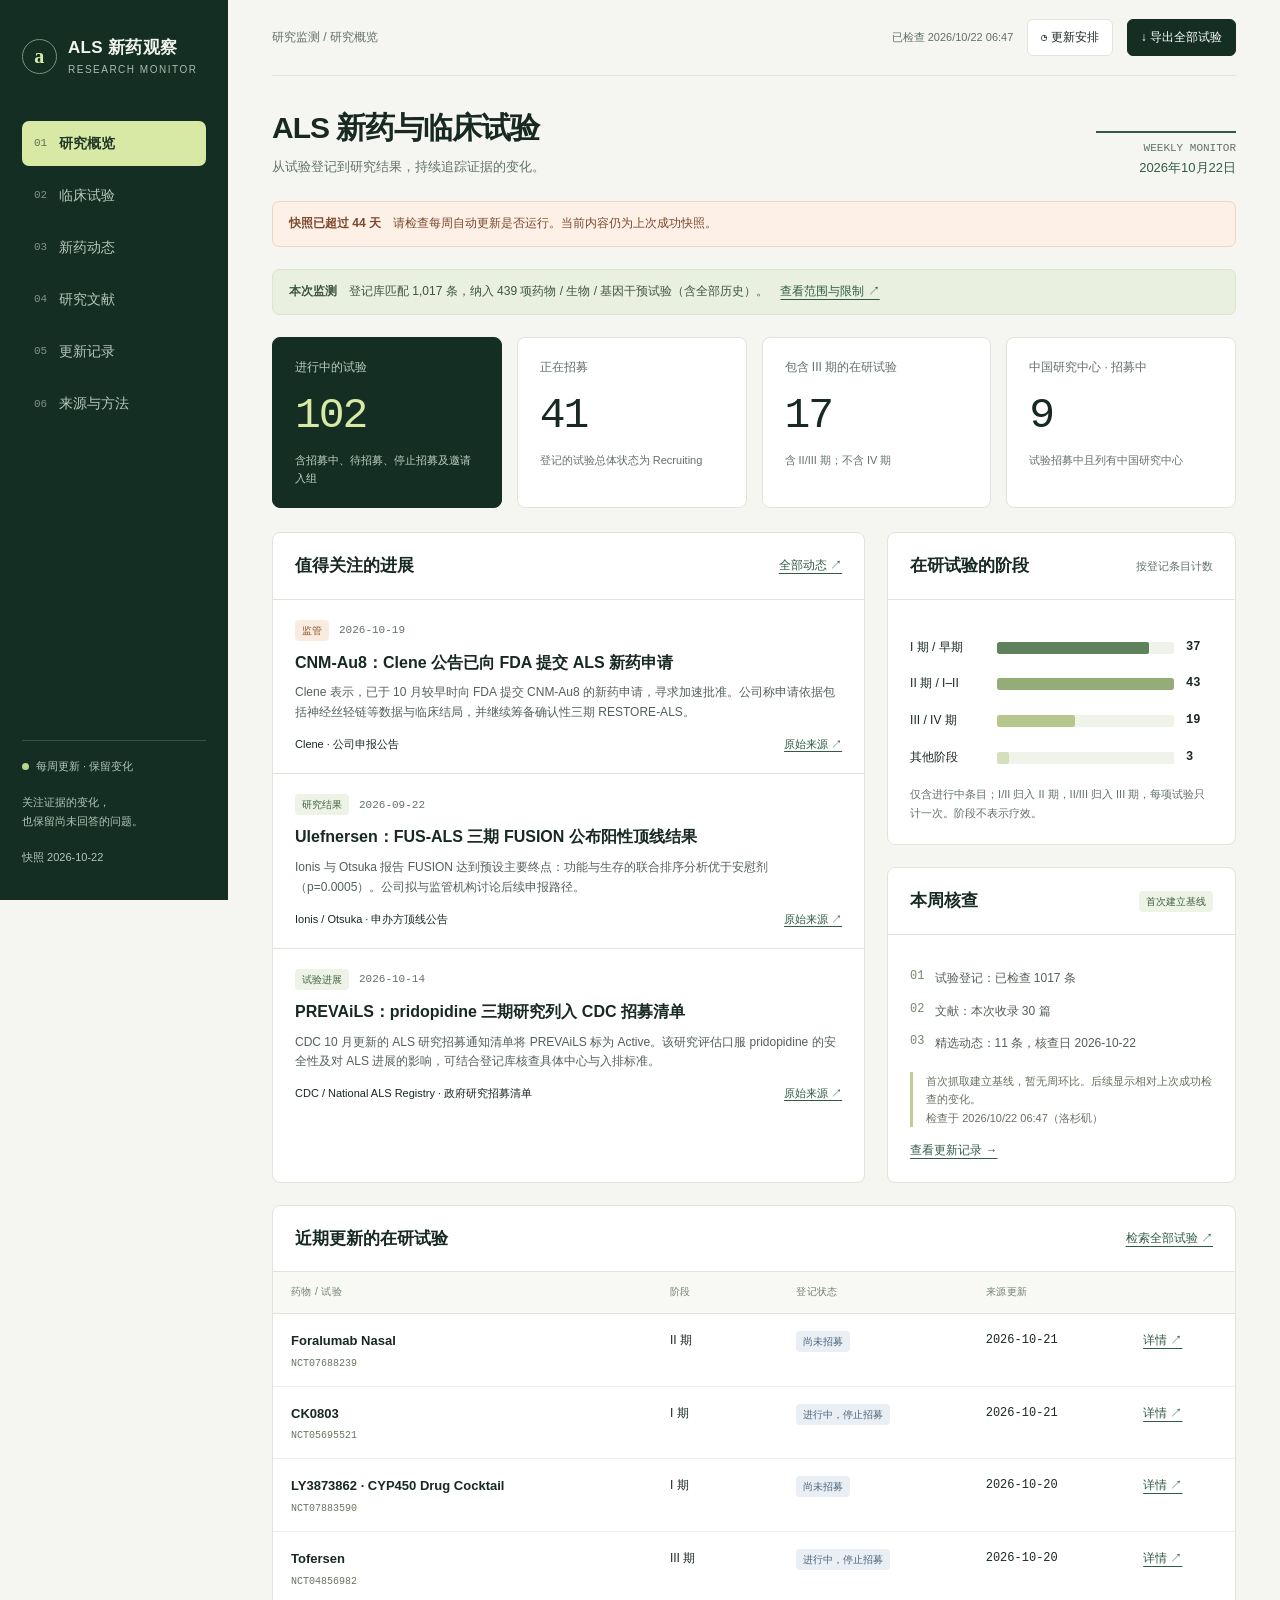
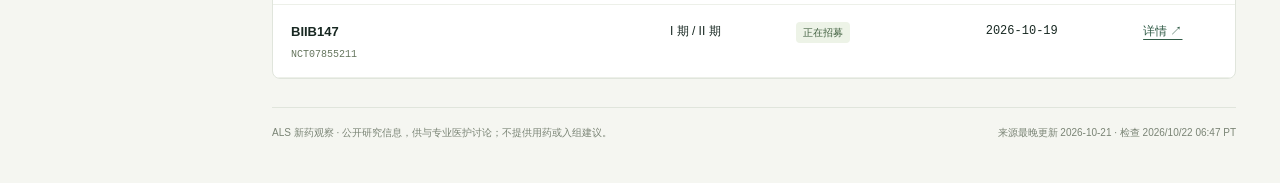
==== registry/index.html @ cdc4bbf5 "Publish registry (897771636c8d03c9d23aac33)" ====
<!doctype html>
<html lang="zh-CN">
<head>
<meta charset="utf-8"><meta name="viewport" content="width=device-width,initial-scale=1">
<meta name="color-scheme" content="light"><title>ALS 新药观察 · 研究与临床试验</title>
<style>
:root{--ink:#182822;--muted:#62716a;--paper:#f5f6f1;--white:#fff;--line:#e0e5dc;--green:#315b47;--deep:#142e24;--lime:#d8e9a6;--orange:#ad582e;--red:#9f4640;--mono:Consolas,"SFMono-Regular",monospace}*{box-sizing:border-box}body{margin:0;background:var(--paper);color:var(--ink);font:14px/1.65 "Segoe UI","Microsoft YaHei",Arial,sans-serif}button,input,select{font:inherit}button,a,input,select,summary{outline-offset:4px}button{cursor:pointer}a{color:var(--green);text-underline-offset:3px}button:disabled{opacity:.4;cursor:default}.app{display:grid;grid-template-columns:228px minmax(0,1fr);min-height:100vh}.sidebar{background:var(--deep);color:#f1f5ec;padding:34px 22px;display:flex;flex-direction:column;position:fixed;inset:0 auto 0 0;width:228px;z-index:4}.brand{display:flex;gap:11px;align-items:center;margin:0 0 42px;font-size:17px;font-weight:650;letter-spacing:.02em}.brandmark{width:35px;height:35px;border:1px solid #78947a;border-radius:50%;display:grid;place-items:center;color:var(--lime);font-family:Georgia,serif;font-size:20px}.brand small{display:block;color:#a9bbae;font-size:10px;letter-spacing:.15em;font-weight:400}.nav{display:grid;gap:7px}.nav button{display:flex;align-items:center;gap:12px;text-align:left;border:0;background:transparent;color:#b8c8bc;padding:11px 12px;border-radius:7px;font-size:14px}.nav button:hover{background:#254236}.nav button[aria-current=page]{background:#d8e9a6;color:#203626;font-weight:650}.nav .num{font:11px var(--mono);opacity:.65}.sidebottom{margin-top:auto;padding-top:40px;font-size:11px;color:#b2c6b9}.sidebottom .line{height:1px;background:#3a5145;margin-bottom:16px}.dot{display:inline-block;width:7px;height:7px;background:#bbd68c;border-radius:50%;margin-right:7px}.main{grid-column:2;padding:0 44px 42px;max-width:1700px;width:100%}.topbar{height:76px;display:flex;justify-content:space-between;align-items:center;border-bottom:1px solid var(--line);gap:16px}.crumb{font-size:12px;color:var(--muted)}.topactions{display:flex;align-items:center;gap:14px}.button{display:inline-flex;justify-content:center;align-items:center;gap:7px;border:1px solid var(--line);border-radius:6px;background:white;color:var(--ink);padding:8px 13px;text-decoration:none;font-size:12px}.button:hover{border-color:#8c9e8b}.button.primary{background:var(--deep);color:white;border-color:var(--deep)}.timestamp{color:var(--muted);font-size:11px}.titleline{display:flex;justify-content:space-between;align-items:flex-end;gap:20px;padding:32px 0 24px}h1{font-size:30px;letter-spacing:-1px;line-height:1.3;margin:0 0 9px;font-weight:650}h2{font-size:17px;line-height:1.5;margin:0;font-weight:650}h3{font-size:16px;line-height:1.55;margin:0 0 8px}p{margin:7px 0}.subtitle{margin:0;color:var(--muted);font-size:13px}.edition{border-top:2px solid var(--green);padding-top:9px;min-width:140px;font:11px var(--mono);color:var(--muted);text-align:right}.edition strong{display:block;color:var(--green);font:13px "Microsoft YaHei",sans-serif;margin-top:5px}.view[hidden]{display:none!important}.banner{background:#eaf0e0;border:1px solid #dce6ce;border-radius:7px;padding:12px 16px;color:#3d563e;display:flex;gap:12px;font-size:12px;align-items:center;margin-bottom:22px}.banner strong{white-space:nowrap}.banner a{margin-left:auto;white-space:nowrap}.warning{background:#fcf0e7;border-color:#ecd6c6;color:#7e482c}.metrics{display:grid;grid-template-columns:repeat(4,minmax(0,1fr));gap:15px;margin-bottom:24px}.metric{border:1px solid var(--line);background:white;border-radius:8px;padding:20px 22px}.metric .label{font-size:12px;color:var(--muted)}.metric .value{font:43px/1.35 var(--mono);letter-spacing:-2px;margin:9px 0 6px}.metric .caption{font-size:11px;color:var(--muted)}.metric:first-child{background:var(--deep);color:#fff;border-color:var(--deep)}.metric:first-child .label,.metric:first-child .caption{color:#bdcfc0}.metric:first-child .value{color:var(--lime)}.grid{display:grid;grid-template-columns:minmax(0,1.7fr) minmax(280px,1fr);gap:22px}.panel{background:white;border:1px solid var(--line);border-radius:8px;overflow:hidden}.panelhead{display:flex;align-items:center;justify-content:space-between;gap:16px;padding:20px 22px;border-bottom:1px solid var(--line)}.panelhead small{font-size:11px;color:var(--muted)}.panelbody{padding:21px 22px}.textlink{border:0;background:transparent;color:var(--green);font-size:12px;text-decoration:underline;text-underline-offset:4px;padding:0}.pill{display:inline-flex;align-items:center;border-radius:4px;background:#edf3e7;color:#426141;padding:3px 7px;font-size:10px;line-height:1.5}.pill.orange{background:#f8ece1;color:#925428}.pill.red{background:#f7e8e6;color:#984840}.pill.gray{background:#eff1ed;color:#626c63}.pill.blue{background:#e9eff5;color:#4e627a}.feeditem{padding:20px 22px;border-bottom:1px solid var(--line)}.feeditem:last-child{border:0}.feedmeta{display:flex;gap:10px;align-items:center;color:var(--muted);font-size:11px;margin-bottom:10px}.feeditem h3{font-size:16px}.feeditem p{font-size:12px;color:#526159;margin-bottom:12px}.feedfoot{display:flex;justify-content:space-between;gap:10px;font-size:11px}.feedfoot a{white-space:nowrap}.barrow{display:grid;grid-template-columns:75px minmax(20px,1fr) 27px;gap:12px;align-items:center;margin:17px 0;font-size:12px}.bartrack{background:#f0f3ea;height:12px;border-radius:2px;overflow:hidden}.barfill{background:#5f815b;height:100%;border-radius:2px;min-width:0}.barrow:nth-child(2) .barfill{background:#94ac78}.barrow:nth-child(3) .barfill{background:#b5c78c}.barrow:nth-child(4) .barfill{background:#d6dfbd}.subtle{color:var(--muted);font-size:11px;line-height:1.75}.spacer{margin-top:22px}.checkline{display:flex;gap:10px;margin:13px 0;font-size:12px;color:#536056}.checkline span:first-child{color:#728963;font:12px var(--mono)}.note{border-left:3px solid #bacf98;padding-left:13px;margin-top:18px;color:#66725e;font-size:11px}.controls{display:flex;gap:10px;align-items:center;flex-wrap:wrap;padding:17px 20px;border-bottom:1px solid var(--line)}.search{min-width:225px;flex:1}input[type=search],select{background:white;border:1px solid #d8dfd4;border-radius:5px;padding:9px 11px;color:var(--ink);height:39px}input[type=search]{width:100%}select{max-width:190px}.checkcontrol{display:flex;align-items:center;gap:6px;font-size:12px;white-space:nowrap}.tablewrap{overflow-x:auto}table{border-collapse:collapse;width:100%;font-size:12px}th{text-align:left;color:#718071;background:#f8f9f5;font-size:10px;font-weight:500;letter-spacing:.04em;white-space:nowrap;padding:12px 18px;border-bottom:1px solid var(--line)}td{border-bottom:1px solid #edf0e9;padding:17px 18px;vertical-align:top}tbody tr:hover{background:#fbfcf8}.drugcell{min-width:260px;max-width:420px}.drugname{font-size:13px;font-weight:650;line-height:1.5;text-align:left;border:0;background:transparent;color:var(--ink);padding:0}.drugname:hover{color:var(--green);text-decoration:underline}.trialtitle{color:#788176;font-size:10px;line-height:1.6;display:-webkit-box;-webkit-line-clamp:2;-webkit-box-orient:vertical;overflow:hidden;margin-top:6px}.nct{font:10px var(--mono);color:#66765e;display:block;margin-top:6px}.nowrap{white-space:nowrap}.star{border:0;background:transparent;font-size:22px;color:#9aab87;padding:0;line-height:1}.star.on{color:#ad6c23}.tiny{font-size:10px;color:var(--muted)}.tablefooter{display:flex;align-items:center;justify-content:space-between;padding:16px 20px;font-size:12px;color:var(--muted);gap:10px}.pager{display:flex;align-items:center;gap:12px}.quickfilters{display:flex;gap:8px;flex-wrap:wrap;margin-bottom:16px}.chip{background:transparent;border:1px solid #cdd6c7;padding:6px 13px;border-radius:20px;color:#51634b;font-size:12px}.chip.active{background:#315b47;border-color:#315b47;color:white}.newsgrid{display:grid;grid-template-columns:repeat(2,minmax(0,1fr));gap:18px}.newscard{background:white;border:1px solid var(--line);padding:24px;border-radius:8px}.newscard .feedfoot{margin-top:20px}.caveat{background:#f6f6ef;padding:11px 13px;font-size:11px;line-height:1.8;color:#717465;margin-top:13px}.paper{border-bottom:1px solid var(--line);padding:22px}.paper:last-child{border:0}.paper h3{font-size:15px;max-width:900px}.paper summary{font-size:12px;color:#586c50;cursor:pointer;margin-top:10px}.paper .abstract{white-space:pre-wrap;font-size:12px;color:#5b685d;line-height:1.85;max-width:1000px}.run{background:white;border:1px solid var(--line);border-radius:8px;margin-bottom:16px;padding:22px}.runhead{display:flex;justify-content:space-between;gap:15px}.change{padding:16px 0;border-top:1px solid var(--line);margin-top:15px}.change h3{font-size:13px}.change pre{font:11px/1.6 var(--mono);white-space:pre-wrap;background:#f6f8f2;padding:10px;max-height:180px;overflow:auto}.methodgrid{display:grid;grid-template-columns:1fr 1fr;gap:20px}.methodgrid .panelbody{font-size:12px}.methodgrid dl{margin:0}.methodgrid dt{font-weight:650;margin-top:17px}.methodgrid dt:first-child{margin-top:0}.methodgrid dd{margin:5px 0 0;color:#5e6e60;overflow-wrap:anywhere}.empty{text-align:center;padding:60px 20px;color:#788472}.footer{margin-top:28px;padding-top:17px;border-top:1px solid var(--line);font-size:10px;color:#7a8475;display:flex;justify-content:space-between;gap:20px}dialog{border:0;border-radius:10px;box-shadow:0 16px 90px #001a243b;width:min(820px,calc(100% - 30px));max-height:88vh;padding:0;color:var(--ink)}dialog::backdrop{background:#132b22a6}.dialoghead{position:sticky;top:0;background:white;border-bottom:1px solid var(--line);padding:20px 24px;display:flex;justify-content:space-between;align-items:flex-start;gap:18px;z-index:1}.close{border:1px solid var(--line);background:white;min-width:32px;height:32px;border-radius:5px;font-size:20px}.dialogbody{padding:22px 24px}.dialogbody h3{margin-top:20px;font-size:13px}.dialogbody pre{white-space:pre-wrap;font:12px/1.9 "Segoe UI",sans-serif;color:#536453;margin:8px 0}.facts{display:grid;grid-template-columns:repeat(3,minmax(0,1fr));gap:12px}.fact{padding:12px;background:#f4f6ef;border-radius:5px;font-size:12px;overflow-wrap:anywhere}.fact small{display:block;color:#7a8570;font-size:10px;margin-bottom:6px}.toast{position:fixed;bottom:25px;left:50%;transform:translateX(-50%);background:var(--deep);color:white;padding:12px 22px;border-radius:6px;z-index:20;font-size:12px}.toast[hidden]{display:none}body:has(dialog[open]){overflow:hidden}.mono{font-family:var(--mono)}.printonly{display:none}
@media(min-width:1500px){.main{padding-left:60px;padding-right:60px}.metrics{gap:20px}.grid{grid-template-columns:minmax(0,1.8fr) minmax(320px,1fr)}}
@media(max-width:1100px){.sidebar{width:185px;padding:26px 15px}.app{grid-template-columns:185px minmax(0,1fr)}.main{padding:0 24px 30px}.metrics{gap:10px}.metric{padding:16px}.metric .value{font-size:35px}.grid{grid-template-columns:1fr}.grid>.stack{display:grid;grid-template-columns:1fr 1fr;gap:18px}.grid>.stack>.spacer{margin:0}.newsgrid{gap:14px}.timestamp{display:none}}
@media(max-width:720px){.app{display:block}.sidebar{position:static;width:auto;padding:16px}.brand{margin:0 0 16px;font-size:16px}.brand small,.sidebottom{display:none}.nav{display:flex;gap:6px;overflow-x:auto;scrollbar-width:none}.nav::-webkit-scrollbar{display:none}.nav button{white-space:nowrap;padding:8px 10px;font-size:12px}.nav .num{display:none}.main{padding:0 16px 28px}.topbar{height:60px}.topactions{gap:7px}.crumb{font-size:10px}.button{font-size:11px;padding:7px 9px}.titleline{padding:25px 0 20px}h1{font-size:25px}.edition{display:none}.metrics{grid-template-columns:repeat(2,1fr);gap:10px}.metric .value{font-size:34px}.banner{align-items:flex-start;flex-wrap:wrap;gap:5px}.banner a{margin-left:0}.grid>.stack{display:block}.grid>.stack>.spacer{margin-top:20px}.newsgrid,.methodgrid{grid-template-columns:1fr}.controls{padding:14px}.search{min-width:100%;flex-basis:100%}select{max-width:calc(50% - 5px);flex:1}.panelhead,.panelbody,.feeditem{padding:17px}.facts{grid-template-columns:1fr 1fr}.tablefooter{align-items:flex-start;flex-direction:column}.footer{flex-direction:column;gap:5px}.runhead{flex-direction:column}.newscard{padding:20px}.subtitle{font-size:12px}}
@media print{.sidebar,.topactions,.controls,.quickfilters,.pager,.star,.textlink,.button{display:none!important}.app{display:block}.main{padding:0;max-width:none}.view[hidden]{display:none!important}.topbar{height:40px}.metric{break-inside:avoid}.panel,.newscard{break-inside:avoid}.metrics{grid-template-columns:repeat(4,1fr)}.grid{display:block}.stack{margin-top:18px}.footer{font-size:9px}.printonly{display:block}}
</style>
</head>
<body>
<div class="app">
<aside class="sidebar"><div class="brand"><div class="brandmark">a</div><div>ALS 新药观察<small>RESEARCH MONITOR</small></div></div>
<nav class="nav" aria-label="主要导航">
<button data-view="overview" aria-current="page"><span class="num">01</span>研究概览</button>
<button data-view="trials"><span class="num">02</span>临床试验</button>
<button data-view="news"><span class="num">03</span>新药动态</button>
<button data-view="papers"><span class="num">04</span>研究文献</button>
<button data-view="history"><span class="num">05</span>更新记录</button>
<button data-view="sources"><span class="num">06</span>来源与方法</button>
</nav><div class="sidebottom"><div class="line"></div><span class="dot"></span>每周更新 · 保留变化<br><br>关注证据的变化，<br>也保留尚未回答的问题。<br><br><span id="sidebarDate"></span></div></aside>
<main class="main">
<header class="topbar"><div class="crumb">研究监测 / <span id="breadcrumb">研究概览</span></div><div class="topactions"><span id="topTimestamp" class="timestamp"></span><button class="button" id="scheduleButton">◷ 更新安排</button><button class="button primary" id="exportButton">↓ 导出试验数据</button></div></header>
<div class="titleline"><div><h1 id="pageTitle">ALS 新药与临床试验</h1><p class="subtitle" id="pageSubtitle">从试验登记到研究结果，持续追踪证据的变化。</p></div><div class="edition">WEEKLY MONITOR<strong id="editionDate"></strong></div></div>
<div id="freshness"></div>
<section class="view" id="view-overview" aria-label="研究概览">
<div class="banner"><strong>本次监测</strong><span id="scopeSummary"></span><button class="textlink" data-go="sources">查看范围与限制 ↗</button></div>
<div class="metrics" id="metrics"></div>
<div class="grid"><div class="panel"><div class="panelhead"><h2>值得关注的进展</h2><button class="textlink" data-go="news">全部动态 ↗</button></div><div id="highlights"></div></div>
<div class="stack"><div class="panel"><div class="panelhead"><h2>在研试验的阶段</h2><small>按登记条目计数</small></div><div class="panelbody"><div id="phaseChart"></div><div class="subtle">仅含进行中条目；I/II 归入 II 期，II/III 归入 III 期，每项试验只计一次。阶段不表示疗效。</div></div></div><div class="panel spacer"><div class="panelhead"><h2>本周核查</h2><span class="pill" id="runPill">首次建立基线</span></div><div class="panelbody" id="weeklyCheck"></div></div></div></div>
<div class="panel spacer"><div class="panelhead"><h2>近期更新的在研试验</h2><button class="textlink" data-go="trials">检索全部试验 ↗</button></div><div class="tablewrap"><table><thead><tr><th>药物 / 试验</th><th>阶段</th><th>登记状态</th><th>来源更新</th><th></th></tr></thead><tbody id="recentTrials"></tbody></table></div></div>
</section>
<section class="view" id="view-trials" hidden aria-label="临床试验">
<div class="quickfilters" id="quickfilters"><button class="chip active" data-preset="active">进行中</button><button class="chip" data-preset="recruiting">正在招募</button><button class="chip" data-preset="phase3">后期临床</button><button class="chip" data-preset="china">中国研究中心</button><button class="chip" data-preset="all">全部历史</button><button class="chip" data-preset="saved">我的关注 ☆</button></div>
<div class="panel"><div class="controls"><div class="search"><input type="search" id="query" placeholder="搜索药名、NCT 编号、靶点、机构或研究标题" aria-label="搜索试验"></div><select id="statusFilter" aria-label="试验状态"><option value="active">进行中（全部）</option><option value="all">全部状态</option><option value="RECRUITING">正在招募</option><option value="NOT_YET_RECRUITING">尚未招募</option><option value="ACTIVE_NOT_RECRUITING">进行中，停止招募</option><option value="COMPLETED">已完成</option><option value="TERMINATED">已终止</option><option value="SUSPENDED">已暂停</option><option value="WITHDRAWN">开始前撤回</option><option value="UNKNOWN">登记状态未知</option></select><select id="phaseFilter" aria-label="阶段"><option value="all">全部阶段</option><option value="3">III 期 / II–III 期</option><option value="2">II 期 / I–II 期</option><option value="1">I 期 / 早期 I 期</option><option value="other">其他 / 未标阶段</option></select><select id="countryFilter" aria-label="研究国家"><option value="all">全部国家 / 地区</option></select><select id="sortFilter" aria-label="排序"><option value="updated">来源更新 · 最新优先</option><option value="completion">主要终点完成日期</option><option value="phase">阶段 · 后期优先</option></select><label class="checkcontrol"><input type="checkbox" id="resultsFilter">已发布登记结果</label><label class="checkcontrol"><input type="checkbox" id="savedFilter">已关注</label><button class="textlink" id="resetFilters">重置</button></div><div class="tablewrap"><table><thead><tr><th>关注</th><th>药物 / 试验</th><th>阶段</th><th>登记状态 / 人数</th><th>研究地区</th><th>主要终点完成</th><th>来源更新</th></tr></thead><tbody id="trialRows"></tbody></table></div><div class="tablefooter"><span id="resultCount"></span><div class="pager"><button class="button" id="prevPage">← 上一页</button><span id="pageCount"></span><button class="button" id="nextPage">下一页 →</button></div></div></div>
<p class="subtle">招募状态来自申办方登记，可能滞后；总试验招募中不代表每个研究中心都开放。点击药物名称查看研究中心、入排标准与主要终点，并向研究团队确认。</p>
</section>
<section class="view" id="view-news" hidden aria-label="新药动态"><div class="quickfilters" id="newsFilters"></div><div class="newsgrid" id="newsCards"></div><p class="subtle">精选动态按事件发生日期排序；早期里程碑用于提供背景。每周人工核查监管、研究机构和申办方原始来源，非实时新闻流。</p></section>
<section class="view" id="view-papers" hidden aria-label="研究文献"><div class="banner"><strong>PubMed</strong><span id="paperScope"></span><a id="pubmedQueryLink" target="_blank" rel="noopener">查看完整检索 ↗</a></div><div class="panel"><div class="controls"><input type="search" id="paperQuery" placeholder="在本次收录文献中搜索标题、期刊或药名" aria-label="搜索文献"></div><div id="papersList"></div></div><p class="subtle">保留英文原题、期刊与 PubMed 原始链接。检索结果包含随访或二次分析等类型；收录本身不代表已证实疗效。</p></section>
<section class="view" id="view-history" hidden aria-label="更新记录"><div id="runs"></div></section>
<section class="view" id="view-sources" hidden aria-label="来源与方法"><div class="methodgrid" id="methodCards"></div></section>
<footer class="footer"><span>ALS 新药观察 · 公开研究信息，供与专业医护讨论；不提供用药或入组建议。</span><span id="footerTime"></span></footer>
</main></div>
<dialog id="detailDialog" aria-labelledby="detailTitle"><div class="dialoghead"><div><div class="subtle" id="detailKicker"></div><h2 id="detailTitle"></h2></div><button class="close" aria-label="关闭" data-close="detailDialog">×</button></div><div class="dialogbody" id="detailBody"></div></dialog>
<dialog id="scheduleDialog" aria-labelledby="scheduleTitle"><div class="dialoghead"><h2 id="scheduleTitle">每周更新安排</h2><button class="close" aria-label="关闭" data-close="scheduleDialog">×</button></div><div class="dialogbody" id="scheduleBody"></div></dialog>
<div id="toast" class="toast" role="status" hidden></div>
<script id="monitor-data" type="application/json">{"schemaVersion":1,"checkedAt":"2026-10-22T13:47:49+00:00","baselineAt":"2026-10-22T13:47:49+00:00","registry":{"retrieved":1017,"total":1017,"included":439,"sourceUrl":"https://clinicaltrials.gov/api/v2/studies?query.cond=Amyotrophic%20Lateral%20Sclerosis","latestSourceDate":"2026-10-21"},"trials":[{"id":"NCT07688239","title":"The BANYAN Trial, an ALS MyMatch Trial Evaluating Safety, Biomarker Activity, and Microglial Activation of Nasal Foralumab","officialTitle":"A Phase 2a Randomized, Double-Blind Study to Evaluate the Safety, Biomarker Activity, and Microglial Activation of Nasal Foralumab in Patients With Amyotrophic Lateral Sclerosis (ALS)","conditions":["ALS (Amyotrophic Lateral Sclerosis)","ALS - Amyotrophic Lateral Sclerosis","ALS"],"status":"NOT_YET_RECRUITING","whyStopped":"","phases":["PHASE2"],"enrollment":44,"enrollmentType":"ESTIMATED","drugs":[{"name":"Foralumab Nasal","type":"DRUG","aliases":[]},{"name":"Placebo","type":"DRUG","aliases":[]}],"sponsor":"Tiziana Life Sciences LTD","summary":"The goal of this clinical trial is to learn whether a nasal spray medicine called foralumab is safe and easy to tolerate in adults with amyotrophic lateral sclerosis (ALS). ALS is a disease that slowly damages the nerve cells that control movement, causing muscles to grow weaker over time. Foralumab is being studied as a possible way to calm the inflammation and immune system activity that are thought to play a role in ALS.\n\nThe main questions it aims to answer are:\n\n1. Is nasal foralumab safe for people with ALS, and how well do they tolerate it over 12 and 24 weeks of treatment?\n2. Does foralumab change certain markers in the blood and spinal fluid, and lower inflammation in the brain, compared with a placebo?\n\nResearchers will compare people who take foralumab to people who take a placebo (a matching nasal spray with no medicine in it) to see how the two groups differ in safety and in these markers.\n\nAbout 44 adults aged 18 to 75 with ALS will take part. For the first 12 weeks, participants will be randomly assigned so that about 3 in 4 use foralumab and about 1 in 4 use the placebo. Neither the participants nor the study staff will know who is using which during this time (this is called \"double-blind\"). After the first 12 weeks, everyone who continues will use foralumab for the next 12 weeks.\n\nParticipants will:\n\n* Spray the study treatment into both nostrils 3 times a week, on alternate days, in cycles of 2 weeks on treatment followed by 1 week off\n* Learn to use the nasal spray device so they or a caregiver can give most doses at home\n* Take part for about 8.5 months in total, which includes screening, 24 weeks of treatment, and a safety check-in about 4 weeks after the last dose\n* Attend some visits at the study clinic and complete others remotely by phone or video\n* Have study tests that may include blood samples, breathing and muscle-strength checks, and - for those who agree and at certain study centers - spinal fluid samples and brain scans to measure inflammation","primaryOutcomes":[{"measure":"Safety - Occurrence of serious and non-serious treatment emergent adverse events and clinically significant treatment emergent abnormalities.","description":"The occurrence of serious (inclusive of SUSARs) and non-serious treatment emergent adverse events (TEAEs) and clinically significant treatment-emergent abnormalities in clinical, including vital signs (heart rate, blood pressure, weight) and laboratory values (reported as AEs) over both 12 (4 cycles) and 24 (8 cycles) week treatment periods in the Safety population.","timeFrame":"12 weeks and 24 weeks"},{"measure":"Tolerability - Percentage of participant that complete 12 or 24 weeks of study treatment.","description":"the percentage of nasal foralumab treated participants in the Safety population who complete four (12-weeks) or eight (24-weeks) cycles of study treatment without study drug attributed intolerable AEs or SAEs or AESIs that lead to early permanent drug discontinuation.","timeFrame":"12 and 24 Weeks"}],"start":{"date":"2026-09-25","type":"ESTIMATED"},"primaryCompletion":{"date":"2027-07","type":"ESTIMATED"},"completion":{"date":"2027-11","type":"ESTIMATED"},"updated":"2026-10-21","verified":"2026-10","firstPosted":"2026-07-07","resultsPosted":false,"countries":["United States"],"china":false,"locations":[{"facility":"Nova Southeastern University","city":"Davie","country":"United States","status":""},{"facility":"Northwestern University","city":"Chicago","country":"United States","status":""},{"facility":"Massachusetts General Hospital","city":"Boston","country":"United States","status":""},{"facility":"University of Minnesota","city":"Minneapolis","country":"United States","status":""}],"eligibility":{"eligibilityCriteria":"Inclusion Criteria:\n\n* Adults ≥18 years of age and ≤75 years of age with a diagnosis of symptomatic ALS by revised El Escorial Criteria (clinically possible, probable, probable lab-supported, or definite).\n* Participant must be actively enrolled and must have met eligibility criteria for the Healey ALS MyMatch Common Screening Protocol (MCSP) AND determined to have met preliminary eligibility on targeted medical history and review of systems and safety laboratory results required for this trial.\n* Blood neurofilament (NfL) level of greater than 40 pg/mL as measured by the MyMatch Common Screening Protocol specific NfL assay.\n* Ability to provide written informed consent.\n* Less than or equal to 24-months since onset of weakness or spasticity attributed to ALS.\n* Slow vital capacity (SVC) of at least 65% predicted value for gender, height and age at trial screening visit.\n* Participant must not have taken riluzole and/or edaravone for at least 30 days, or be on a stable dose of riluzole and/or edaravone for at least 30 days prior to baseline (riluzole-naïve or edaravone-naïve participants are permitted in the study).\n* Negative urine pregnancy test within 7 days prior to the first dose of study therapy for women of child-bearing potential, defined as a sexually mature woman who has not undergone a hysterectomy or who has not been naturally postmenopausal for at least 24 consecutive months (i.e., who has had menses any time in the preceding 24 consecutive months). Sexually active women of child-bearing potential and male participants must agree to use highly effective methods to avoid pregnancy (oral, injectable, or implantable hormonal contraceptive; tubal ligation; intra-uterine device; barrier contraceptive with spermicide; or vasectomized partner) throughout the study and for 90 days after the completion of study treatment.\n* Participants must be able to travel to the study site for study visits and complete required study procedures.\n* Participants who are participating in the PET or Lumbar Puncture (LP) outcomes, must be determined to be able to safely tolerate these study procedure(s) in the opinion of the study investigator AND as determined by the targeted medical history and review of systems in the MCSP. Both procedures are highly encouraged.\n* Participants whose immunizations are fully up to date at Screening, according to the assessment of their primary care physician and neurologist.\n\nExclusion Criteria:\n\n* Clinically significant medical condition that would pose a risk to the participant, according to the PI's judgment and examination prior to baseline.\n* Active ENT disease (such as allergic rhinitis, chronic rhinitis, active sinusitis treated within the past 30 days or deemed as clinically relevant, clinically significant deviated nasal septum, nasal polyps) that might interfere with safely administering the drug nasally.\n* Active clinically significant infection or immunocompromised condition.\n* Treatment with chronic immunosuppressants or other immunosuppressants within the past 90 days.\n* Concomitant use of investigational treatments for ALS within 5 half-lives or 30 days prior to the Baseline visit, whichever is longest (high dosage methylcobalamin permitted).\n* Exposure to any gene or cell therapies under investigation for treatment of ALS.\n* Inability to tolerate nasally administered medications.\n* Participant reported history of any vaccines within past 14 days (prior to first dose of foralumab).","healthyVolunteers":false,"sex":"ALL","minimumAge":"18 Years","maximumAge":"75 Years","stdAges":["ADULT","OLDER_ADULT"]},"contacts":[],"url":"https://clinicaltrials.gov/study/NCT07688239"},{"id":"NCT05695521","title":"Regulatory T Cells for Amyotrophic Lateral Sclerosis","officialTitle":"Phase 1 Safety Run-in Study and Phase 1b Randomized, Double Blinded, Placebo Controlled Trial","conditions":["Amyotrophic Lateral Sclerosis"],"status":"ACTIVE_NOT_RECRUITING","whyStopped":"","phases":["PHASE1"],"enrollment":66,"enrollmentType":"ESTIMATED","drugs":[{"name":"CK0803","type":"BIOLOGICAL","aliases":[]}],"sponsor":"Cellenkos, Inc.","summary":"Phase 1 Safety Run-in Study of 6 patients followed by Phase 1b Randomized, Double Blind, Placebo Control Trial of CK0803, neurotropic, allogeneic, umbilical cord blood derived T regulatory (Treg) cells in additional 60 patients with Amyotrophic Lateral Sclerosis.","primaryOutcomes":[{"measure":"Treatment Limiting Toxicity (TLT)","description":"TLT of CK0803 as assessed by the incidence and severity of AE and SAEs using NCI-CTCAE Version 5.0 criteria. TLT is a primary endpoint for bothe phase 1 safety run-in and phase 1b RCT part","timeFrame":"28 days"},{"measure":"Combined assessment of function and survival (CAFS)","description":"CAFS ranks patients' clinical outcomes based on survival time and change in the ALS Functional Rating Scale-Revised (ALSFRS-R) score where score = 0 is worst and score = 48 is best. Each patient's outcome is compared to every other patient's outcome, assigned a score, and the summed scores are ranked. The mean rank score for each treatment group can then be calculated. A higher mean CAFS score indicates a better group outcome.","timeFrame":"24 weeks"}],"start":{"date":"2023-04-03","type":"ACTUAL"},"primaryCompletion":{"date":"2027-05","type":"ESTIMATED"},"completion":{"date":"2027-12","type":"ESTIMATED"},"updated":"2026-10-21","verified":"2026-10","firstPosted":"2023-01-25","resultsPosted":false,"countries":["United States"],"china":false,"locations":[{"facility":"Columbia University Irving Medical Center","city":"New York","country":"United States","status":""},{"facility":"Baylor College of Medicine","city":"Houston","country":"United States","status":""},{"facility":"Michael E. DeBakey Veterans Affairs Medical Center","city":"Houston","country":"United States","status":""}],"eligibility":{"eligibilityCriteria":"Inclusion Criteria:\n\n* Ability of the subject or his/her legally authorized representative to provide informed consent.\n* Adult ALS subjects (≥18 years of age)\n* Diagnosis of ALS, according to the Revised El Escorial Criteria for ALS\n* Subjects with disease onset ≤ 5 years\n* Upright (sitting position) Slow Vital Capacity (SVC) as adjusted for sex, age and height ≥ 50% predicted\n* Subjects must have documented ALSFRSR score of 36-45 at baseline.\n* Subjects taking concomitant Riluzole or Edaravone or Albrioza at study entry must be on a stable dose for ≥ 30 days prior to the first dose of study treatment (Day 1).\n* Screening values of coagulation parameters including platelet count, international normalized ratio (INR), prothrombin time (PT), and activated partial thromboplastin time (APTT) should be within normal ranges.\n* Agree to practice highly effective contraception during the study and continue contraception for 90 days after their last dose of study treatment.\n\nExclusion Criteria:\n\n* Uncontrolled infection, not responding to appropriate antimicrobial agents after seven days of therapy. The Protocol medical monitor is the final arbiter of eligibility.\n* Antiplatelet or anticoagulant therapy within the 14 days prior to Day 1 or anticipated use during the study, including but not limited to daily aspirin including low dose aspirin (defined as ≤ 150 mg/day), clopidogrel, dipyridamole, warfarin, dabigatran, rivaroxaban and apixaban\n* Clinically significant low platelet count (defined as \\\u003c 100,000/mm3), coagulation tests, or laboratory abnormalities that would render a subject unsuitable for inclusion\n* Unwillingness to comply with study procedures, including follow-up, as specified by this protocol, or unwillingness to cooperate fully with the Investigator\n* Have any other conditions, which, in the opinion of the Investigator would make the subject unsuitable for inclusion, or could interfere with the subject participating in or completing the study\n* Concurrent participation in any other interventional clinical study\n* Treatment with another investigational drug, biological agent, or device, including, but not limited to sodium phenylbutyrate, within 1 month of Screening, or 5 half-lives of investigational agent, whichever is longer\n* Treatment of cancer in the last 5 years (except in situ carcinoma of the cervix or basal cell carcinoma)\n* Female subjects who are pregnant or currently breastfeeding\n* Other unspecified reasons that, in the opinion of the Investigator or Sponsor, make the subject unsuitable for enrollment.","healthyVolunteers":false,"sex":"ALL","minimumAge":"18 Years","maximumAge":"95 Years","stdAges":["ADULT","OLDER_ADULT"]},"contacts":[],"url":"https://clinicaltrials.gov/study/NCT05695521"},{"id":"NCT05151471","title":"Efficacy and Safety Extension Study of Oral Edaravone Administered in Subjects With ALS","officialTitle":"A Phase 3b, Multicenter, Randomized, Double-blind Extension Study to Evaluate the Continued Efficacy and Safety of Oral Edaravone Administered for an Additional Period of up to 48 Weeks Following Study MT-1186-A02 in Subjects With Amyotrophic Lateral Sclerosis (ALS)","conditions":["ALS"],"status":"TERMINATED","whyStopped":"Futility Analysis of parent study MT-1186-A02 was met.","phases":["PHASE3"],"enrollment":202,"enrollmentType":"ACTUAL","drugs":[{"name":"MT-1186","type":"DRUG","aliases":["Oral edaravone"]},{"name":"Placebo","type":"DRUG","aliases":["Oral"]}],"sponsor":"Shionogi","summary":"To evaluate and compare the efficacy of two dosing regimens of oral edaravone in subjects with amyotrophic lateral sclerosis (ALS), based on the time from the randomization date in Study MT-1186-A02 to at least a 12-point decrease in Revised ALS Functional Rating Score (ALSFRS-R) or death, whichever happens first, over the course of the study or until oral edaravone is commercially available in that country","primaryOutcomes":[{"measure":"Time From the Randomization Date in Study MT-1186-A02 to at Least a 12-point Decrease in ALSFRS-R or Death, Whichever Happens First.","description":"The ASLFRS-R is Amyotrophic Lateral Sclerosis Functional Rating Scale-Revised. The ALSFRS-R measures 12 aspects of physical function, ranging from one's ability to swallow and use utensils to climbing stairs and breathing. Each function is scored from 4 (normal) to 0 (no ability), with a maximum total score of 48 and a minimum total score of 0.","timeFrame":"Up to 96 weeks"}],"start":{"date":"2022-01-11","type":"ACTUAL"},"primaryCompletion":{"date":"2023-09-29","type":"ACTUAL"},"completion":{"date":"2023-09-29","type":"ACTUAL"},"updated":"2026-10-21","verified":"2026-09","firstPosted":"2021-12-09","resultsPosted":true,"countries":["Canada","Germany","Japan","South Korea","Switzerland","United States"],"china":false,"locations":[{"facility":"Woodland Research Northwest, LLC","city":"Rogers","country":"United States","status":""},{"facility":"UF Health Cancer Center/Clinical Trials Office","city":"Gainesville","country":"United States","status":""},{"facility":"Emory University - School of Medicine","city":"Atlanta","country":"United States","status":""},{"facility":"Northwestern University Feinberg School of Medicine","city":"Chicago","country":"United States","status":""},{"facility":"Johns Hopkins University","city":"Baltimore","country":"United States","status":""},{"facility":"Neurology Associates, P.C - Lincoln","city":"Lincoln","country":"United States","status":""},{"facility":"University Of Pittsburgh Medical Center","city":"Pittsburgh","country":"United States","status":""},{"facility":"Nerve And Muscle Center Of Texas","city":"Houston","country":"United States","status":""},{"facility":"University of Washington Medical Center","city":"Seattle","country":"United States","status":""},{"facility":"West Virginia University School of Medicine (WVUSoM) - Movement Disorder Clinic","city":"Morgantown","country":"United States","status":""},{"facility":"University of Alberta - Walter C Mackenzie Health Sciences Centre (WCM)","city":"Edmonton","country":"Canada","status":""},{"facility":"Health Science Center Mcmaster University","city":"Hamilton","country":"Canada","status":""},{"facility":"London Health Sciences Centre - University Hospital","city":"London","country":"Canada","status":""},{"facility":"CHU de Quebec-Hopital-Enfant-Jesus","city":"Québec","country":"Canada","status":""},{"facility":"Universitaetsklinikum Wuerzburg","city":"Würzburg","country":"Germany","status":""},{"facility":"National Hospital Organization Higashinagoya National Hospital","city":"Nagoya","country":"Japan","status":""},{"facility":"Nagoya University Hospital","city":"Nagoya","country":"Japan","status":""},{"facility":"National Hospital Organization Chibahigashi National Hospital","city":"Chiba","country":"Japan","status":""},{"facility":"Murakami Karindoh Hospital","city":"Fukuoka","country":"Japan","status":""},{"facility":"Fukushima Medical University Hospital","city":"Fukushima","country":"Japan","status":""},{"facility":"Hiroshima University Hospital","city":"Hiroshima","country":"Japan","status":""},{"facility":"National Hospital Organization Iou National Hospital","city":"Kanazawa","country":"Japan","status":""},{"facility":"Kagawa University Hospital","city":"Kita-gun","country":"Japan","status":""},{"facility":"Yokohama City University Hospital","city":"Yokohama","country":"Japan","status":""},{"facility":"National Hospital Organization Kumamoto Saishun Medical Center","city":"Kōshi","country":"Japan","status":""},{"facility":"National Hospital Organization Utano National Hospital","city":"Kyoto","country":"Japan","status":""},{"facility":"Tohoku University Hospital","city":"Sendai","country":"Japan","status":""},{"facility":"Niigata University Medical & Dental Hospital","city":"Niigata","country":"Japan","status":""},{"facility":"Kansai Electric Power Hospital","city":"Osaka","country":"Japan","status":""},{"facility":"National Hospital Organization Osaka Toneyama Medical Center","city":"Toyonaka","country":"Japan","status":""},{"facility":"National Hospital Organization Shizuoka Institute of Epilepsy and Neurological Disorders","city":"Shizuoka","country":"Japan","status":""},{"facility":"Tokyo Metropolitan Neurological Hospital","city":"Fuchū","country":"Japan","status":""},{"facility":"Teikyo University Hospital","city":"Itabashi-ku","country":"Japan","status":""},{"facility":"Toho University Omori Medical Center","city":"Ōta-ku","country":"Japan","status":""},{"facility":"Saitama Neuropsychiatric Institute","city":"Saitama","country":"Japan","status":""},{"facility":"Hanyang University Medical Center","city":"Wangsimni-ro","country":"South Korea","status":""},{"facility":"Chefarzt Muskelzentrum/ALS Clinic Kantonsspital St.Gallen Muskelzentrum/ALS Clinic","city":"Sankt Gallen","country":"Switzerland","status":""}],"eligibility":{"eligibilityCriteria":"Inclusion Criteria:\n\n1. Subjects or their legally authorized representative must provide a signed and dated informed consent form to participate in the study.\n2. Subjects must be able (in the judgment of the Investigator) to understand the nature of the study and all risks involved with participation in the study.\n3. Subjects must be willing to cooperate and comply with all protocol restrictions and requirements.\n4. Subjects must have successfully completed all Study MT-1186-A02 visits and have been compliant with study drug.\n\nExclusion Criteria:\n\n1. Subjects of childbearing potential unwilling to use an acceptable method of contraception from the Day 1/screening visit until 3 months after the last dose of study medication. Subjects who are sexually active who do not agree to use contraception during the study period.\n2. Subjects who are female, of childbearing potential, and pregnant (a positive pregnancy test) or lactating at the Day 1/screening visit.\n3. Subjects who have a significant risk of suicide. Subjects with any suicidal behavior or suicidal ideation of type 4 (active suicidal ideation with some intent to act, without a specific plan) or type 5 (active suicidal ideation with specific plan and intent) based on the Columbia-Suicide Severity Rating Scale (C-SSRS) at Week 48 of Study MT-1186-A02.\n4. Subjects who are not eligible to continue in the study, as judged by the Investigator in conjunction with the MTDA medical monitor.\n5. Subjects who are unable to take their medications orally or through a PEG/RIG tube.","healthyVolunteers":false,"sex":"ALL","minimumAge":"18 Years","stdAges":["ADULT","OLDER_ADULT"]},"contacts":[],"url":"https://clinicaltrials.gov/study/NCT05151471"},{"id":"NCT07883590","title":"A Study of LY3873862 in Participants With Sporadic or Familial Amyotrophic Lateral Sclerosis (ALS).","officialTitle":"A Phase 1b, Randomized, Placebo-Controlled, Participant and Investigator-Blinded, Multiple-Ascending Dose Study to Evaluate the Safety, Tolerability, Pharmacokinetics, and Cytochrome P450 Interaction of Orally Administered LY3873862 in Participants With Sporadic or Familial Amyotrophic Lateral Sclerosis","conditions":["Amyotrophic Lateral Sclerosis","Cytochrome P-450 Enzyme System"],"status":"NOT_YET_RECRUITING","whyStopped":"","phases":["PHASE1"],"enrollment":32,"enrollmentType":"ESTIMATED","drugs":[{"name":"LY3873862","type":"DRUG","aliases":[]},{"name":"CYP450 Drug Cocktail","type":"DRUG","aliases":[]},{"name":"Placebo","type":"DRUG","aliases":[]}],"sponsor":"Eli Lilly and Company","summary":"The main purpose of this study in participants with Sporadic or Familial Amyotrophic Lateral Sclerosis (ALS) is to test the safety of different doses and to determine the amount of LY3873862 that gets into the bloodstream and how long it takes the body to get rid of it. For each participant, the study will last up to approximately 13 weeks and will include 6 clinic visits.","primaryOutcomes":[{"measure":"Number of Patients with One or More Treatment Emergent Adverse Events Considered by the Investigator to be Related to Study Drug Administration","timeFrame":"Baseline, Day 28"}],"start":{"date":"2026-11","type":"ESTIMATED"},"primaryCompletion":{"date":"2027-11","type":"ESTIMATED"},"completion":{"date":"2027-11","type":"ESTIMATED"},"updated":"2026-10-20","verified":"2026-10","firstPosted":"2026-10-20","resultsPosted":false,"countries":["Canada","United States"],"china":false,"locations":[{"facility":"Sutter Health Research Institute- California Pacific Medical Center, Van Ness Campus","city":"San Francisco","country":"United States","status":""},{"facility":"University of Colorado Anschutz","city":"Aurora","country":"United States","status":""},{"facility":"University of Kansas Medical Center","city":"Kansas City","country":"United States","status":""},{"facility":"McGill University","city":"Montreal","country":"Canada","status":""}],"eligibility":{"eligibilityCriteria":"Inclusion Criteria:\n\n* Have a diagnosis of sporadic or familial Amyotrophic Lateral Sclerosis (ALS) (definite, probable, laboratory probable) made by physician experienced with management of ALS as defined by the World Federation of Neurology revised El Escorial criteria.\n* Have an ALS symptom onset as determined by the investigator within 24 months of screening.\n* Have a body mass index within the range 18 to 35 kilograms per square meter (kg/m²) (inclusive).\n* Are individuals assigned male at birth (AMAB) or assigned female at birth (AFAB), including both individuals of childbearing potential (IOCBP) and individuals not of childbearing potential (INOCBP). Contraceptive use by participants should be consistent with local regulations regarding the methods of contraception for those participating in clinical studies.\n* Are able to safely swallow solids or liquids, or both.\n\nExclusion Criteria:\n\n* Have a history or presence of medical illness that, in the judgment of the investigator, indicates a medical problem that would preclude study participation including, but not limited to cardiovascular, renal, hepatic, gastrointestinal, respiratory, hematological, endocrine, psychiatric, neurologic, convulsions, or any clinically significant laboratory abnormality.\n* Have a history of another neurodegenerative disease or significant dementia/severe cognitive problems at screening.\n* Have a slow vial capacity (SVC) less than (\\\u003c) 50% predicted value (for sex, age, ethnic origin, and height) at screening.\n* Have significant hepatic abnormalities (aspartate aminotransferase (AST) or alanine aminotransferase (ALT) \\>2 times (×) upper limit of normal (ULN) or total bilirubin (TBL) \\>1.5× ULN, in asymptomatic individuals with a history of Gilbert's syndrome, use TBL of \\>2× ULN).\n* Have a significant renal impairment (estimated glomerular filtration rate less than 60 milliliters per minute per 1.73 square meters (eGFR\\\u003c60 mL/min/1.73m²)).\n* If taking riluzole, must be on a stable dose for more than 30 days (prior to Day 1).\n* If taking intravenous or oral edaravone, must have completed 2 treatment cycles (prior to Day 1).\n* Are currently taking or plan to take tofersen for the duration of the study.\n* Show evidence of Human Immunodeficiency Virus (HIV) and/or positive human HIV antibodies.\n* Show evidence of hepatitis B and/or positive hepatitis B surface antigen.\n* Have a positive Hepatitis C Virus (HCV) antibody test. Participants with a positive HCV antibody test at screening can be included only if a confirmatory HCV Ribonucleic Acid (RNA) test is negative.\n* Have an abnormal blood pressure judged to be clinically significant by the investigator.\n* Have a history of clinically significant back pain, pathological conditions of the back, or back injury (for example, degenerative disease, spinal deformity, or spinal surgery), have a local infection at the intended site of the lumbar puncture (LP) that may predispose to complications or technical difficulty with LP.\n* Are taking or intend to take inhibitors or inducers of CYP1A2, CYP2C9, CYP2C19, CYP2D6, and CYP3A4 from 14 days prior to the first dose of any study intervention, or for 5 half lives (whichever is longer), until the final PK sample is collected.","healthyVolunteers":false,"sex":"ALL","minimumAge":"18 Years","maximumAge":"75 Years","stdAges":["ADULT","OLDER_ADULT"]},"contacts":[{"name":"Trial questions or participation questions: 1-877-CTLILLY (1-877-285-4559) or","email":"LillyTrials@Lilly.com","phone":"1-317-615-4559"},{"name":"Physicians interested in becoming principal investigators please contact","email":"clinical_inquiry_hub@lilly.com","phone":""}],"url":"https://clinicaltrials.gov/study/NCT07883590"},{"id":"NCT04856982","title":"Study to Learn If Tofersen (BIIB067) Can Delay ALS Symptoms and About Its Safety in Adults With a SOD1 Gene Mutation Who Have Not Yet Developed ALS Symptoms","officialTitle":"A Phase 3 Randomized, Placebo-Controlled Trial With a Longitudinal Natural History Run-In and Open-Label Extension to Evaluate BIIB067 Initiated in Clinically Presymptomatic Adults With a Confirmed Superoxide Dismutase 1 Mutation","conditions":["Amyotrophic Lateral Sclerosis Associated With a SOD1 Gene Mutation"],"status":"ACTIVE_NOT_RECRUITING","whyStopped":"","phases":["PHASE3"],"enrollment":158,"enrollmentType":"ACTUAL","drugs":[{"name":"Tofersen","type":"DRUG","aliases":["BIIB067","QALSODY"]},{"name":"Placebo","type":"DRUG","aliases":[]}],"sponsor":"Biogen","summary":"In this study, researchers will learn more about the effects of a drug called tofersen, also known as BIIB067 and QALSODY®, in adults with amyotrophic lateral sclerosis (ALS) who have a superoxide dismutase 1 (SOD1) gene mutation.\n\nOne of the causes of ALS is a change (or mutation) in the SOD1 gene, which causes abnormal SOD1 protein to be made. This abnormal protein can cause the motor neurons in people with ALS to break down and die. When neurons are damaged, they release a protein called neurofilament light chain, also known as NfL. Previous studies have shown that NfL levels are higher in people with SOD1-ALS, even before any ALS symptoms appear.\n\nIn this study, researchers will look at the effect of tofersen treatment in the earlier stages of the disease, even before ALS symptoms appear. Researchers believe that giving tofersen to patients as early as possible may slow the onset of ALS symptoms and the progression of the disease.\n\nThis study will have 4 parts. In Part A, participants will have their health monitored and NfL levels tested on a monthly basis, but they will not receive any study drug. Tofersen or placebo will be given to participants in Parts B, while all participants will receive tofersen in Parts C and D.\n\nThe main question that researchers want to answer is:\n\n• How long does it take for ALS symptoms to appear?\n\nResearchers will also learn more about:\n\n* How many participants develop ALS symptoms within 24 months of the start of Part B\n* Changes in participants' ability to perform their daily activities\n* Changes in participants' ability to breathe\n* How many participants die or need long-term breathing support\n* Changes in NfL levels in the blood\n* Changes in SOD1 protein levels in the fluid around the brain and spinal cord\n* How many participants have adverse events or serious adverse events. Adverse events are health problems that may or may not be caused by the study drug.\n\nThe study will be done as follows:\n\n* Participants will first be screened to check if they can join the study. The screening period will be up to 6 weeks. Participants will join the study only after reading and signing an informed consent form, also known as an ICF.\n* In Part A, participants with presymptomatic ALS will not get any study drugs. Researchers will check the levels of NfL in their blood. Participants will be closely checked for any signs or symptoms of ALS.\n* Once a participant's NfL levels rise to a certain amount, they will move onto Part B.\n* In Part B, participants will be randomly assigned to get either tofersen or a placebo. Neither participants nor researchers will know who gets tofersen or the placebo during Part B. A placebo looks like the study drug but contains no medicine.\n* Participants will get the first 3 doses of tofersen once every 14 days. Afterwards, they will continue getting maintenance doses every 28 days.\n* All doses will be given through an intrathecal (IT) injection done through a lumbar puncture procedure. This involves injecting the drug into the fluid surrounding the spinal cord in the lower back.\n* Participants who develop ALS symptoms during Part B will move to Part C to receive tofersen.\n* Participants who develop ALS symptoms during Part A will move to Part D to receive tofersen.\n* In both Parts C and D, participants will know they are receiving tofersen.\n* Throughout the study, doctors will measure any changes to the participants' function and quality of life using different questionnaires. Doctors will also take blood and urine samples. They will also check the participants' overall health and ask how they are feeling.\n* Participants will have a follow-up visit 28 days after their last dose of study drug.\n* Participants will be in this study for up to about 6.5 years.","primaryOutcomes":[{"measure":"Part B: Time to Emergence of Clinically Manifest ALS","timeFrame":"Up to 5.6 years"}],"start":{"date":"2021-05-17","type":"ACTUAL"},"primaryCompletion":{"date":"2027-08-07","type":"ESTIMATED"},"completion":{"date":"2028-04-30","type":"ESTIMATED"},"updated":"2026-10-20","verified":"2026-10","firstPosted":"2021-04-23","resultsPosted":false,"countries":["Australia","Belgium","Brazil","Canada","France","Germany","Italy","Japan","Poland","South Korea","Spain","Sweden","United Kingdom","United States"],"china":false,"locations":[{"facility":"HonorHealth Neurology","city":"Scottsdale","country":"United States","status":""},{"facility":"University of California San Diego Medical Center","city":"La Jolla","country":"United States","status":""},{"facility":"California Pacific Medical Center Research Institute","city":"San Francisco","country":"United States","status":""},{"facility":"Holy Cross Hospital","city":"Fort Lauderdale","country":"United States","status":""},{"facility":"University of Miami School of Medicine","city":"Miami","country":"United States","status":""},{"facility":"The Emory Clinic","city":"Atlanta","country":"United States","status":""},{"facility":"Northwestern Medicine","city":"Chicago","country":"United States","status":""},{"facility":"Johns Hopkins Hospital","city":"Baltimore","country":"United States","status":""},{"facility":"Massachusetts General Hospital, MA","city":"Charlestown","country":"United States","status":""},{"facility":"Washington University School of Medicine","city":"St Louis","country":"United States","status":""},{"facility":"Columbia University Medical center","city":"New York","country":"United States","status":""},{"facility":"Austin Neuromuscular Center","city":"Austin","country":"United States","status":""},{"facility":"Macquarie University Hospital","city":"Macquarie Park","country":"Australia","status":""},{"facility":"UZ Leuven","city":"Leuven","country":"Belgium","status":""},{"facility":"Hospital Sao Paulo","city":"São Paulo","country":"Brazil","status":""},{"facility":"PSEG Centro de Pesquisa Clinica","city":"São Paulo","country":"Brazil","status":""},{"facility":"University of Calgary","city":"Calgary","country":"Canada","status":""},{"facility":"Sunnybrook Health Sciences Centre","city":"Toronto","country":"Canada","status":""},{"facility":"Genge Partners","city":"Montreal","country":"Canada","status":""},{"facility":"Groupe Hospitalier Pitie-Salpetriere","city":"Paris","country":"France","status":""},{"facility":"Universitaetsklinikum Ulm","city":"Ulm","country":"Germany","status":""},{"facility":"Medizinische Hochschule Hannover","city":"Hanover","country":"Germany","status":""},{"facility":"Azienda Ospedaliero-Universitaria Città della Salute e della Scienza di Torino","city":"Torino","country":"Italy","status":""},{"facility":"Kagoshima University Hospital","city":"Kagoshima","country":"Japan","status":""},{"facility":"University of Tokyo Hospital","city":"Bunkyō City","country":"Japan","status":""},{"facility":"NeuroProtect Sp. z o.o.","city":"Warsaw","country":"Poland","status":""},{"facility":"Centrum Medyczne NeuroProtect","city":"Warsaw","country":"Poland","status":""},{"facility":"Hanyang University Seoul Hospital","city":"Seoul","country":"South Korea","status":""},{"facility":"Hospital Universitari i Politecnic La Fe","city":"Valencia","country":"Spain","status":""},{"facility":"University Hospital of Umea","city":"Umeå","country":"Sweden","status":""},{"facility":"Norrlands Universitetssjukhus","city":"Umeå","country":"Sweden","status":""},{"facility":"University of Sheffield","city":"Sheffield","country":"United Kingdom","status":""}],"eligibility":{"eligibilityCriteria":"Key Part A Inclusion Criteria:\n\n* Participants should have a protocol-defined rapidly progressive SOD1 mutation, confirmed by a central reader, or a SOD1 mutation that is approved for inclusion by an external mutation adjudication committee.\n* Participants with plasma NfL level less than the protocol-defined threshold.\n* Participants who are clinically presymptomatic for ALS (i.e., must not have clinically manifest ALS).\n\nKey Part A Exclusion Criteria:\n\n* History or positive test result at screening for human immunodeficiency virus (HIV). The requirement for testing at Screening may be omitted if it is not permitted by local regulations.\n* Current hepatitis C infection \\[defined as positive Hepatitis C Virus (HCV) antibody and detectable HCV ribonucleic acid (RNA)\\]. Participants with positive HCV antibody and undetectable HCV RNA are eligible to participate in the study (United States Centers for Disease Control and Prevention).\n* Current hepatitis B infection (defined as positive for hepatitis B surface antigen (HBsAg) and/or anti-Hepatitis B Core antibody (HBc)). Participants with immunity to hepatitis B from previous natural infection (defined as negative HBsAg, positive anti-HBc, and positive anti-hepatitis B surface antibody (HBs) or vaccination (defined as negative HBsAg, negative anti-HBc, and positive anti- HBs) are eligible to participate in the study.\n* History of systemic hypersensitivity reaction to tofersen, the excipients contained in the formulation, and if appropriate, any diagnostic agents to be administered during the study.\n* History of confounding neuromuscular or neurological disorder that is expected to have a progressive (i.e., worsening) course during the study, and/or is expected to be associated with elevations in NF, in the opinion of the Investigator.\n* Presence of risk for increased or uncontrolled bleeding and/or risk of bleeding that if not managed optimally could place a participant at an increased risk for intraoperative or postoperative bleeding.\n* Significant cognitive impairment, clinical dementia, or unstable psychiatric illness, including psychosis, suicidal ideation, suicide attempt, or untreated major depression\n\n  ≤ 90 days of screening, which in the opinion of the Investigator would interfere with the study procedures.\n* Treatment with riluzole, edaravone, and/or sodium phenylbutyrate/taurursodiol (also known as ursodoxicoltaurine). If the participant has been on riluzole, edaravone, and/or sodium phenylbutyrate/taurursodiol, the medication(s) must be discontinued for at least 5 half-lives prior to Screening.\n* Use of off-label treatments for ALS.\n* Treatment with another investigational drug (including investigational drugs for ALS through compassionate use programs), biological agent, or device within 1 month or 5 half-lives of study agent, whichever is longer. Specifically, no prior treatment with small interfering RNA, stem cell therapy, or gene therapy is allowed.\n* Anticipated need, in the opinion of the Investigator, for administration of any antiplatelet or anticoagulant medication (e.g., clopidogrel) that cannot be safely continued or held for a Lumbar Puncture (LP) procedure, if necessary, according to local or institutional guidelines and/or Investigator determination.\n* Current enrollment or a plan to enroll in any interventional clinical study in which an investigational treatment, biological agent, device, or approved therapy for investigational use. Participation in a noninterventional study focused on ALS natural history may be allowed at the discretion of the Investigator.\n\nNOTE: Other protocol defined Inclusion/Exclusion criteria will apply.","healthyVolunteers":false,"sex":"ALL","minimumAge":"18 Years","stdAges":["ADULT","OLDER_ADULT"]},"contacts":[],"url":"https://clinicaltrials.gov/study/NCT04856982"},{"id":"NCT07855211","title":"A Study to Learn About the Safety of BIIB147 and Its Effects in Adults With Amyotrophic Lateral Sclerosis (ALS)","officialTitle":"A Randomized, Double-Blind, Placebo-Controlled MAD Study With Open-Label Extension to Evaluate Safety, Tolerability, Pharmacokinetics, Pharmacodynamics, and Efficacy of BIIB147 Administered Intrathecally to Adult Participants With ALS","conditions":["Amyotrophic Lateral Sclerosis"],"status":"RECRUITING","whyStopped":"","phases":["PHASE1","PHASE2"],"enrollment":69,"enrollmentType":"ESTIMATED","drugs":[{"name":"BIIB147","type":"DRUG","aliases":[]},{"name":"Placebo","type":"DRUG","aliases":[]}],"sponsor":"Biogen","summary":"In this study, researchers will learn more about the effects of BIIB147, in participants with amyotrophic lateral sclerosis, also known as ALS. ALS is a rare disease that damages the motor neurons in the brain and spinal cord that help control the movement of muscles in the body. It is a progressive disease, which means that it gets worse with time. Over time, this causes increasing problems with speaking, swallowing, moving the arms and legs, and breathing. In the case of ALS, this eventually leads to death from patients not being able to breathe.\n\nThis is a \"first-in-human\" study. This means that this study drug will be given to people for the very first time in this study. These studies are important because they help researchers learn about the safety of the study drug, how the body processes it, and what dose might be appropriate before testing it in larger groups.\n\nThe main goal of the study is to learn about the safety of BIIB147 in adult participants with ALS. The main question researchers want to answer is:\n\n* How many participants have adverse events and serious adverse events during the study? Adverse events are health problems that may or may not be caused by the study drug.\n* Researchers will also learn more about:\n\n  * How much BIIB147 gets into the blood?\n  * What is the highest amount of BIIB147 found in the blood?\n  * How long does it take BIIB147 to reach its highest amount in the blood?\n  * How much neurofilament light chain (NfL) protein is found in the blood?\n  * How longer-term treatment with BIIB147 affects disease worsening and the participants' overall survival?\n\nThis study will be done as follows:\n\n* Participants will join the study after signing an informed consent form, also known as an ICF.\n* Participants will be screened to check if they can join the study. The screening period will be up to 4 weeks.\n* Participants will be randomly assigned to get either the study drug BIIB147 or a placebo during the main treatment period. A placebo is something that looks like the study drug but does not contain any medicine. A placebo is also given the same as the study drug.\n* Neither the participants nor the researchers will know if participants are getting the study drug or the placebo.\n* BIIB147 or the placebo will be given through a lumbar puncture. This is done using a thin needle that is put into the lower part of the spine.\n* During the main treatment period, participants will have regular clinic visits and phone calls. At the visits, the study doctor will do tests to check the participants' overall health, including their brain and nerve function. The participants' breathing function, tongue strength, and muscle strength will also be checked. They will also measure the participants' height, weight, and vital signs and collect blood and urine samples. Participants will also complete questionnaires or answer questions about how they are feeling and about their daily lives.\n* After finishing treatment in the main part of the study, some participants who qualify may be able to join a \"long-term extension\" part of the study. This may last up to 6 years or more. During this part of the study, all participants will get BIIB147.\n* After the long-term extension is done, participants will join a follow-up safety period. If participants do not enter the long-term extension, they will go directly into the follow-up safety period once the treatment period is done.\n* Each participant will be in the study for up to 8 years or more.","primaryOutcomes":[{"measure":"MAD, OLE, Integrated MAD and OLE Periods: Number of Participants With Treatment Emergent Adverse Events (TEAEs) and Serious Adverse Events (SAEs)","timeFrame":"Up to Week 416"}],"start":{"date":"2026-10-07","type":"ACTUAL"},"primaryCompletion":{"date":"2034-01-23","type":"ESTIMATED"},"completion":{"date":"2034-01-23","type":"ESTIMATED"},"updated":"2026-10-19","verified":"2026-10","firstPosted":"2026-10-02","resultsPosted":false,"countries":["United States"],"china":false,"locations":[{"facility":"Washington University School of Medicine_St. Louis","city":"St Louis","country":"United States","status":"RECRUITING"},{"facility":"Austin Neuromuscular Center_Austin","city":"Austin","country":"United States","status":"RECRUITING"}],"eligibility":{"eligibilityCriteria":"Key Inclusion Criteria:\n\nMAD Period\n\n* Participants must have a diagnosis of ALS consistent with the Gold Coast criteria.\n* No pathogenic variants, likely pathogenic variants, or variants of uncertain significance in the superoxide dismutase 1 (SOD1) or fused in sarcoma (FUS) genes (confirmed by central genetic testing).\n* Greater than or equal to (≥) 50% of predicted value for slow vital capacity (SVC) as adjusted for sex, age, and height (from the sitting position).\n* If taking riluzole, participant must be on a stable dose for ≥ 30 days prior to Day 1 and expected to remain at that dose until the final study visit end of study (EOS)/early termination (ET), unless the Investigator determines that it should be discontinued for medical reasons, in which case it may not be restarted during the study.\n\nOLE\n\n* Participants must have completed Study 303AS101 MAD period; all pre-dose assessments for the end of MAD treatment period visit (Day 113 for Cohorts A, B, C, and Day 169 for Cohort D) must be completed prior to dosing in OLE.\n\nKey Exclusion Criteria:\n\nMAD Period\n\n* History or positive test result at screening for human immunodeficiency virus (HIV). The requirement for testing at screening may be omitted if it is not permitted by local regulations.\n* History of confounding neuromuscular or neurological disorder that is expected to have a progressive (i.e., worsening) course during the study, and/or is expected to be associated with elevations in NfL, in the opinion of the Investigator.\n* Current or anticipated need, in the opinion of the Investigator, of a diaphragm pacing system during the study period.\n* Requires permanent ventilation (using \\> 22 hours per day \\[h/day\\] invasive or non-invasive ventilation)\n* History of a deep venous thrombosis or pulmonary embolism ≤2 years of screening, or since the date of ALS diagnosis, whichever is longer.\n* Treatment with an approved ALS disease-modifying therapy other than riluzole or edaravone, or another investigational drug (including investigational drugs for ALS through compassionate use programs), biological agent, or device within 1 month or 5 half-lives of study agent, whichever is longer, before completion of Screening.\n* Current enrollment or a plan to enroll in any interventional clinical study. Participation in a noninterventional study focused on ALS natural history may be allowed at the discretion of the Investigator and after consultation with the Sponsor.\n\nOLE\n\n* Any new condition or worsening of an existing condition that, according to the Investigator, would make the participant unsuitable for inclusion, could interfere with the assessment of safety, or would compromise the ability of the participant to undergo study procedures.\n* Clinically significant abnormalities (based on most recent assessments in MAD period) in hematology, blood chemistry parameters, or 12-lead electrocardiogram (ECG) prior to first OLE visit that would make the participant unsuitable for inclusion as assessed by the Investigator.\n\nNote: Other protocol-defined Inclusion/Exclusion criteria do apply.","healthyVolunteers":false,"sex":"ALL","minimumAge":"18 Years","stdAges":["ADULT","OLDER_ADULT"]},"contacts":[{"name":"US Biogen Clinical Trial Center","email":"clinicaltrials@biogen.com","phone":"866-633-4636"},{"name":"Global Biogen Clinical Trial Center","email":"clinicaltrials@biogen.com","phone":""}],"url":"https://clinicaltrials.gov/study/NCT07855211"},{"id":"NCT04654689","title":"Impact of the Combined Treatment of Liposomed Polyphenols With G04CB02 on the ALS Patients","officialTitle":"Impact of the Combined Treatment of Curcumin and Resveratrol Liposomed Polyphenols With G04CB02 on the Clinical Improvement of ALS Patients","conditions":["Amyotrophic Lateral Sclerosis"],"status":"COMPLETED","whyStopped":"","phases":["PHASE2"],"enrollment":90,"enrollmentType":"ACTUAL","drugs":[{"name":"G04CB02","type":"DRUG","aliases":[]}],"sponsor":"Fundación Universidad Católica de Valencia San Vicente Mártir","summary":"Amyotrophic lateral sclerosis (ALS) is a disease of an inflammatory nature, which causes progressive muscle weakness associated with cognitive and behavioural disorders. Pathogenically, it is characterised by loss of oxidative control, excitotoxicity due to excess glutamate and intestinal dysbiosis. In the absence of curative treatment, the aim of the study is to assess the impact at a clinical level of the combination of liposomed polyphenols to improve their effectiveness, with the drug G04CB02 which shows great anti-ALS properties by Molecular Topology methodology. A prospective, longitudinal, mixed, analytical, experimental and double-blind study is proposed, with a population sample of 60 patients distributed randomly in 30 patients in the intervention group who will receive treatment for 2 months, and 30 patients in the control group who will receive a placebo for the same period. The assessment will be at time 0, and at 2 months and 4 months after treatment, with functional, cognitive and behavioural tests, and of the state of inflammation and oxidation; and at time 0 and 2 months, of the intestinal microbiota.","primaryOutcomes":[{"measure":"Revised Amyotrophic Lateral Sclerosis Functional Rating Scale associated with ALS","description":"Maximum value: 48 points; Means better outcome motor variables Minimum value: 0 points","timeFrame":"Time 0"},{"measure":"Revised Amyotrophic Lateral Sclerosis Functional Rating Scale associated with ALS","description":"Maximum value: 48 points; Means better outcome motor variables Minimum value: 0 points","timeFrame":"2 months"},{"measure":"Revised Amyotrophic Lateral Sclerosis Functional Rating Scale associated with ALS","description":"Maximum value: 48 points; Means better outcome motor variables Minimum value: 0 points","timeFrame":"4 months"},{"measure":"Electromyography","description":"Motor Variables","timeFrame":"Time 0"},{"measure":"Electromyography","description":"Motor Variables","timeFrame":"2 months"},{"measure":"Electromyography","description":"Motor Variables","timeFrame":"4 months"},{"measure":"Measurement of forced vital capacity","description":"Motor Variables","timeFrame":"Time 0"},{"measure":"Measurement of forced vital capacity","description":"Motor Variables","timeFrame":"2 months"},{"measure":"Measurement of forced vital capacity","description":"Motor Variables","timeFrame":"4 months"}],"start":{"date":"2021-07-08","type":"ACTUAL"},"primaryCompletion":{"date":"2022-11-12","type":"ACTUAL"},"completion":{"date":"2023-02-04","type":"ACTUAL"},"updated":"2026-10-19","verified":"2026-10","firstPosted":"2020-12-04","resultsPosted":false,"countries":["Spain"],"china":false,"locations":[{"facility":"José Enrique de la Rubia Ortí","city":"Valencia","country":"Spain","status":""}],"eligibility":{"eligibilityCriteria":"Inclusion Criteria:\n\n* All ALS patients, over 18 years of age and with a clear diagnosis and symptomatology of ALS since at least 6 months.\n\nExclusion Criteria:\n\n* Women under 50 years of age and childbearing age.\n* Tracheotomy patients.\n* Patients with invasive or non-invasive ventilation with positive ventilatory pressure\n* Patients with evidence of dementia.\n* Patients with alcohol or drug abuse dependency.\n* Patients infected with B or C hepatitis, or HIV positive\n* Renal patients with creatinine levels twice as high as normal markers.\n* Liver patients with liver markers (ALT, AST) elevated 3 times above normal levels.\n* Patients included in other research with drugs or therapies in the experimental phase.\n* Patients treated with anticoagulants or with haemostatic problems","healthyVolunteers":false,"sex":"ALL","minimumAge":"18 Years","maximumAge":"75 Years","stdAges":["ADULT","OLDER_ADULT"]},"contacts":[],"url":"https://clinicaltrials.gov/study/NCT04654689"},{"id":"NCT07287397","title":"Study is to Assess the Safety and Tolerability of VTx-002 in Participants With ALS","officialTitle":"Phase 1/2 Investigation of Novel Experimental Regimen in Amyotrophic Lateral Sclerosis (Pioneer-ALS): An Open-Label, Uncontrolled, Multicenter Study to Assess the Safety and Tolerability of Two Doses of VTx-002","conditions":["Amyotrophic Lateral Sclerosis"],"status":"RECRUITING","whyStopped":"","phases":["PHASE1","PHASE2"],"enrollment":36,"enrollmentType":"ESTIMATED","drugs":[{"name":"VTx-002","type":"GENETIC","aliases":[]},{"name":"Preventative (Prophylactic) Medication - Corticosteroids: Methylprednisolone","type":"DRUG","aliases":["Prednisone","Prednisolone"]}],"sponsor":"Vector Y Therapeutics","summary":"PIONEER-ALS is a Phase 1/2, multicenter, open-label, ascending dose, uncontrolled, first-in-human study that will evaluate the safety, tolerability and effects on clinical and biomarker endpoints of intracisternal administration of Vtx-002 in participants with Amyotrophic Lateral Sclerosis (ALS).\n\nTwo escalating dose (low dose and high dose) cohorts are planned. The duration of the study will be a maximum of 5 years and 5 weeks (265 weeks) for each participant. The screening period may last up to 5 weeks to complete screening procedures.","primaryOutcomes":[{"measure":"The number of participants with treatment related adverse events (AEs) and Serious Adverse Events (SAEs)","description":"Assessed by reviewing the nature, incidence, severity, relatedness, seriousness and outcome of treatment emergent adverse events.","timeFrame":"Over 5 years"},{"measure":"The number of participants with treatment related adverse events (AEs) and Serious Adverse Events (SAEs)","description":"Assessed by reviewing laboratory values","timeFrame":"Over 5 years"},{"measure":"The number of participants with treatment related adverse events (AEs) and Serious Adverse Events (SAEs)","description":"Assessed by reviewing Magnetic Resonance Imaging (MRI) findings.","timeFrame":"Over 5 years"},{"measure":"The number of participants with treatment related adverse events (AEs) and Serious Adverse Events (SAEs)","description":"Assessed by review of Treatment Induced Peripheral Neuropathy Assessment Scale (TNAS)\n\n\\*TNAS a brief participant-reported questionnaire used to measure the severity and progression of peripheral neuropathy. Each item is rated on a scale of 0 to 10, where 0 means no symptom and 10 means the symptom is as bad as it can possibly be.","timeFrame":"over 5 years"},{"measure":"The number of participants with treatment related adverse events (AEs) and Serious Adverse Events (SAEs)","description":"Assessed by reviewing cellular responses by analyzing blood samples.","timeFrame":"Over 5 years"},{"measure":"The number of participants with treatment related adverse events (AEs) and Serious Adverse Events (SAEs)","description":"Assessed by reviewing scores of the Columbia Suicide Severity Rating Scale (C-SSRS)\n\n\\*C-SSRS is a widely used, evidence-based suicide risk assessment tool that helps identify whether someone is at risk for suicide and gauge the level of support needed. A low score is associated with a lower risk level in this brief questionnaire.","timeFrame":"Over 5 years"},{"measure":"The number of participants with treatment related adverse events (AEs) and Serious Adverse Events (SAEs)","description":"Assessed by performing 4 formal interim analyses\n\n1. 6 months after Gene Therapy Group 1 receive the single dose treatment\n2. 6 months after Gene Therapy Group 2 receive the single dose treatment\n3. 12 months after Gene Therapy Group 1 receive the single dose treatment\n4. 12 months after Gene Therapy Group 2 receive the single dose treatment","timeFrame":"At month 6 and month 12"}],"start":{"date":"2025-12-19","type":"ACTUAL"},"primaryCompletion":{"date":"2027-10-15","type":"ESTIMATED"},"completion":{"date":"2027-10-15","type":"ESTIMATED"},"updated":"2026-10-16","verified":"2026-09","firstPosted":"2025-12-17","resultsPosted":false,"countries":["Belgium","Netherlands","United Kingdom","United States"],"china":false,"locations":[{"facility":"St Joseph's Hospital and medical Center - Barrow Neurological Institute","city":"Phoenix","country":"United States","status":"NOT_YET_RECRUITING"},{"facility":"University of California San Diego Medical Center","city":"San Diego","country":"United States","status":"RECRUITING"},{"facility":"Mayo Clinic in Florida","city":"Jacksonville","country":"United States","status":"RECRUITING"},{"facility":"University of Miami School of Science","city":"Miami","country":"United States","status":"NOT_YET_RECRUITING"},{"facility":"Sean M. Healey & AMG Center for ALS at Massachusetts General Hospital","city":"Boston","country":"United States","status":"RECRUITING"},{"facility":"Herbert Irving Comprehensive Cancer Center","city":"New York","country":"United States","status":"NOT_YET_RECRUITING"},{"facility":"University of Pennsylvania","city":"Philadelphia","country":"United States","status":"RECRUITING"},{"facility":"UZ Leuven","city":"Leuven","country":"Belgium","status":"RECRUITING"},{"facility":"UMC Utrecht","city":"Utrecht","country":"Netherlands","status":"RECRUITING"},{"facility":"Kings College Hospital","city":"London","country":"United Kingdom","status":"NOT_YET_RECRUITING"},{"facility":"Royal Hallamshire Hospital","city":"Sheffield","country":"United Kingdom","status":"RECRUITING"}],"eligibility":{"eligibilityCriteria":"Key Inclusion Criteria:\n\n1. Capable of, and willing to, provide written informed consent and comply with study procedures, including visits to the study site and visit requirements\n2. Male or female ≥ 18 years of age\n3. Has a diagnosis of ALS according to the El Escorial criteria (Brooks, et al., 2000) (probable, laboratory results supported; clinically probable, clinically definite)\n4. Confirmed absence of ALS caused by FUS and SOD1 gene mutations confirmed by laboratory tests.\n5. A maximum of 18 months since first appearance of weakness (e.g., limb weakness, dysarthria, dysphagia, shortness of breath)\n6. Erect (seated) SVC % predicted ≥ 80% at Screening\n7. Treatment Research Initiative to Cure ALS (TRICALS) risk score between -2 and -6 at Screening\n8. Has a reliable caregiver/partner/legal representative willing and able to support the participant in participation in the study and to give informed consent on behalf of the participant in the case that disease progression prevents the participant of giving consent (local legal rules will apply).\n9. Treatment with riluzole and/or edaravone is allowed if treatment was started and has remained at a stable dose for at least 2 weeks (riluzole) or one treatment cycle (edaravone) before the Screening visit\n10. Women of childbearing potential (WOCBP) and male participants with female partners who are WOCBP must agree to use highly effective contraception during and after the study. WOCBP cannot be pregnant or breastfeeding\n11. Women of nonchildbearing potential must be post-menopausal or surgically sterile (e.g. hysterectomy, bilateral tubal ligation, ovaries removed)\n\nKey Exclusion Criteria:\n\n1. Diagnosis of a significant CNS or peripheral nervous system disease other than ALS that may be a cause for the participant's ALS symptoms or may confound study objectives\n2. Spinal, cervical, or brain MRI/MRA indicating clinically significant abnormality\n3. Presence of tracheostomy and feeding tube at Screening\n4. Contraindications to corticosteroid use (e.g. due to osteoporosis, uncontrolled blood pressure, diabetes or cholesterol).\n\n5\\. Significant concomitant disease or condition within 6 months of Screening that could pose an unacceptable safety risk to the participant or interfere with the participant's ability to comply with study procedures, e.g. heart disease, uncontrolled diabetes, liver disease, autoimmune diseases needing strong immune-suppressing drugs, cancer, etc or a current psychiatric diagnosis.\n\n6\\. Clinically significant abnormalities in laboratory test results at Screening for example poor liver or kidney function, abnormal clotting or infections such as Hepatitis or HIV\n\n7\\. Use of blood thinners (e.g., warfarin, heparin, and novel oral anticoagulants) and being unable to safely stop them before certain study procedures.\n\n8\\. Contraindications to imaging methods MRI, MRA, CT due to claustrophobia and/or intolerance to contrast agents.\n\n9\\. Contraindications to general anaesthesia (GA) or deep sedation\n\n10 Positive test for illegal drugs (except prescribed medications or permitted medicinal/recreational marijuana if used responsibly)\n\n11\\. Generally frail or if the Investigator deems participation in the study would not be in the best interest of the participant or is likely to prohibit further participation during the study\n\nOther protocol-defined inclusion/exclusion criteria may apply\n\n\\-","healthyVolunteers":false,"sex":"ALL","minimumAge":"18 Years","stdAges":["ADULT","OLDER_ADULT"]},"contacts":[{"name":"Dr Olga Uspenskaya Chief medical Officer, VectorY Therapeutics, M.D; PhD","email":"patients@vectorytx.com","phone":"patients@vectorytx.com"}],"url":"https://clinicaltrials.gov/study/NCT07287397"},{"id":"NCT05003921","title":"Safety of Cultured Allogeneic Adult Umbilical Cord or Placental Derived Mesenchymal Stem Cell Intrathecal Injection for ALS","officialTitle":"Safety of Cultured Allogeneic Adult Umbilical Cord or Placental Derived Mesenchymal Stem Cell Intrathecal Injection for the Treatment of Amyotrophic Lateral Sclerosis","conditions":["Amyotrophic Lateral Sclerosis"],"status":"WITHDRAWN","whyStopped":"Inability to recruit patients","phases":["PHASE1"],"enrollment":0,"enrollmentType":"ACTUAL","drugs":[{"name":"cultured allogeneic adult umbilical cord or placental derived mesenchymal stem cells","type":"BIOLOGICAL","aliases":[]}],"sponsor":"The Foundation for Orthopaedics and Regenerative Medicine","summary":"This trial will study the safety and efficacy of intrathecal injection of cultured allogeneic adult umbilical cord or placental derived mesenchymal stem cells for the treatment of amyotrophic lateral sclerosis","primaryOutcomes":[{"measure":"Safety (adverse events)","description":"Clinical monitoring of possible adverse events or complications","timeFrame":"Four year follow-up"}],"start":{"date":"2025-12","type":"ESTIMATED"},"primaryCompletion":{"date":"2028-09","type":"ESTIMATED"},"completion":{"date":"2028-09","type":"ESTIMATED"},"updated":"2026-10-16","verified":"2026-10","firstPosted":"2021-08-13","resultsPosted":false,"countries":[],"china":false,"locations":[],"eligibility":{"eligibilityCriteria":"Inclusion Criteria:\n\n* Diagnosis of Amyotrophic Lateral Sclerosis.\n* Understanding and willingness to sign a written informed consent document\n\nExclusion Criteria:\n\n* Active infection\n* Active cancer\n* Chronic multisystem organ failure\n* Pregnancy\n* Anticoagulation medicine use\n* Clinically significant Abnormalities on pre-treatment laboratory evaluation\n* Medical condition that would (based on the opinion of the investigator) compromise patient's safety.\n* Previous organ transplant\n* Hypersensitivity to sulfur\n* Continued drug abuse\n* Pre-menopausal women not using contraception","healthyVolunteers":false,"sex":"ALL","stdAges":["CHILD","ADULT","OLDER_ADULT"]},"contacts":[],"url":"https://clinicaltrials.gov/study/NCT05003921"},{"id":"NCT07875972","title":"Safety, Tolerability, and Pharmacodynamic Exploration of Orelabrutinib in Patients With Amyotrophic Lateral Sclerosis (ALS)","officialTitle":"Safety, Tolerability, and Pharmacodynamic Exploration of Orelabrutinib in Patients With Amyotrophic Lateral Sclerosis (ALS): A Single-Center, Open-Label, Single-Arm, Dose-Escalation Investigator-Initiated Clinical Study","conditions":["Amyotrophic Lateral Sclerosis (ALS)"],"status":"NOT_YET_RECRUITING","whyStopped":"","phases":["PHASE1"],"enrollment":12,"enrollmentType":"ESTIMATED","drugs":[{"name":"Orelabrutinib","type":"DRUG","aliases":[]}],"sponsor":"Liu Qing","summary":"This is a single-center, open-label, dose-escalation, investigator-initiated pilot study to evaluate the safety, tolerability, dose-limiting toxicity (DLT), and pharmacodynamic signals of orelabrutinib in patients with amyotrophic lateral sclerosis (ALS). A 12-week run-in observation period will be used to establish each participant's historical ALSFRS-R decline slope. Participants will receive orelabrutinib 50 mg once daily (QD), 100 mg QD, or optional 150 mg QD using a 3+3 dose-escalation design for 24 weeks, followed by a 4-week safety follow-up.","primaryOutcomes":[{"measure":"Serious adverse event (SAE) incidence","description":"ICH-GCP definition","timeFrame":"Week 0, Week 1, Week 4, Week 8, Week 12, Week 16, Week 24, and Week 28"},{"measure":"Adverse event (AE) incidence and severity","description":"CTCAE v5.0 grading","timeFrame":"Week 0, Week 1, Week 4, Week 8, Week 12, Week 16, Week 24, and Week 28"},{"measure":"Dose-limiting toxicity (DLT)","timeFrame":"Week 4"},{"measure":"Number of subjects who discontinue treatment prematurely","timeFrame":"Week 0, Week 1, Week 4, Week 8, Week 12, Week 16, and Week 24"},{"measure":"Number of patients who discontinue treatment prematurely due to adverse events","timeFrame":"Week 0, Week 1, Week 4, Week 8, Week 12, Week 16, and Week 24"},{"measure":"Number of patients with clinically significant abnormal laboratory and ancillary examinations (including routine laboratory tests, cardiac safety, infection markers, bleeding markers, and new-onset tumor examinations)","timeFrame":"Week -12, Week -8, Week -4, Week 0, Week 1, Week 4, Week 8, Week 12, Week 16, and Week 24; tumor markers and echocardiography at Week 0, Week 4, Week 12, and Week 24; CT of the chest, abdomen, and pelvis at Week 0 and Week 24"}],"start":{"date":"2026-10","type":"ESTIMATED"},"primaryCompletion":{"date":"2028-09","type":"ESTIMATED"},"completion":{"date":"2028-10","type":"ESTIMATED"},"updated":"2026-10-15","verified":"2026-10","firstPosted":"2026-10-15","resultsPosted":false,"countries":[],"china":false,"locations":[],"eligibility":{"eligibilityCriteria":"Inclusion Criteria\n\n1. Age 18-75 years, either sex.\n2. Confirmed diagnosis of ALS by a neurologist according to the Gold Coast criteria or the revised El Escorial (Airlie House) criteria, with other diseases excluded.\n3. Duration from disease onset to enrollment no more than 36 months.\n4. ALSFRS-R score ≥ 35 at screening.\n5. FVC% predicted ≥ 70% and SVC% predicted ≥ 70%; no resting dyspnea, orthopnea, or need for long-term non-invasive ventilation/oxygen therapy.\n6. Participants are able to take medication orally and are independent of enteral nutrition support (e.g., PEG, gastric tube) at screening, as judged by the principal investigator.\n7. Stable-dose riluzole (≥ 30 days) and/or edaravone (stable use for one course) is permitted.\n8. Assessed as having full capacity to provide informed consent.\n\nExclusion Criteria\n\n1. Tracheostomy or use of non-invasive ventilation (NIV) \\> 23 h/day.\n2. Abnormal liver function (ALT/AST ≥ 3×ULN), abnormal renal function (eGFR \\\u003c 60 mL/min/1.73 m²), absolute neutrophil count (ANC) ≤ 1.5×10⁹/L, platelet count ≤ 100×10⁹/L, or hemoglobin ≤ 100 g/L; international normalized ratio (INR) ≥ 1.5×ULN, activated partial thromboplastin time (APTT) ≥ 1.5×ULN.\n3. Unable to swallow or tolerate oral medication at screening.\n4. Prior or current malignancy.\n5. Known active HBV, HCV, or HIV infection, or any uncontrolled active systemic infection.\n6. Major surgery within 6 weeks before screening, or need for major surgery during the study period.\n7. Current clinically significant cardiovascular disease, including: NYHA class 3 or 4 heart disease, such as arrhythmia, congestive heart failure, or myocardial infarction, or left ventricular ejection fraction (LVEF) \\\u003c 50%; primary cardiomyopathy; history of clinically significant QTc prolongation, or QTc \\> 470 ms (women), QTc \\> 450 ms (men); uncontrolled hypertension.\n8. Bleeding disorders or active bleeding events within 3 months, or current use of anticoagulant/antiplatelet drugs.\n9. Diseases significantly affecting gastrointestinal function, such as dysphagia, chronic diarrhea, intestinal obstruction, or gastrectomy.\n10. Any history of pulmonary fibrosis, interstitial pneumonia, pneumoconiosis, radiation pneumonitis, drug-related pneumonitis, or severe pulmonary function impairment.\n11. Prior exposure to BTK pathway inhibitors.\n12. Current use of moderate or strong CYP3A inhibitors or strong CYP3A inducers that cannot be safely discontinued or replaced before screening; moderate CYP3A4 inducers require evaluation by a pharmacist and the investigator.\n13. Receipt of a live vaccine within 2 weeks or planned receipt of a live vaccine during the study period (Note: inactivated vaccines may be administered according to local regulations, but the vaccination time and AEs must be recorded).\n14. Substance abusers or alcohol abusers.\n15. Breastfeeding or pregnant women, or women of childbearing age who are unwilling to use contraceptive measures during the trial and for 180 days after the last dose of study drug.\n16. Unable to understand the informed consent form (ICF).\n17. Any other relevant medically significant condition that may pose a risk to the participant, interfere with safety assessments, or increase the risk of death during the trial.","healthyVolunteers":false,"sex":"ALL","minimumAge":"18 Years","maximumAge":"75 Years","stdAges":["ADULT","OLDER_ADULT"]},"contacts":[],"url":"https://clinicaltrials.gov/study/NCT07875972"},{"id":"NCT07674667","title":"FUNCtion ALS: Aiming to Restore UNC13A Function in People Living With ALS","officialTitle":"A Randomized, Double-Blind, Placebo-Controlled, Phase 1 / 2 Trial Evaluating the Safety, Tolerability, Pharmacokinetics, Pharmacodynamics, and Exploratory Efficacy of TRCN-1023 Administered by Intrathecal Injections to Adult People Living With Amyotrophic Lateral Sclerosis","conditions":["Amyotrophic Lateral Sclerosis"],"status":"RECRUITING","whyStopped":"","phases":["PHASE1","PHASE2"],"enrollment":30,"enrollmentType":"ESTIMATED","drugs":[{"name":"TRCN-1023","type":"DRUG","aliases":[]}],"sponsor":"Trace Neuroscience, Inc.","summary":"The FUNCtion Amyotrophic Lateral Sclerosis (ALS) trial is a randomized, double-blind, placebo-controlled Phase 1/2 trial to evaluate the safety and tolerability of TRCN-1023 in adults living with ALS. TRCN-1023 is an investigational medicine given as a single injection into the fluid surrounding the spine (intrathecal injection). The trial will also assess how the body processes the drug and whether it shows early signs of benefit over 24 weeks.","primaryOutcomes":[{"measure":"Frequency of Adverse Events","description":"Number and frequency of adverse events assessed over 24 weeks following a single intrathecal injection of TRCN-1023 or placebo","timeFrame":"24 Weeks"}],"start":{"date":"2026-08-20","type":"ACTUAL"},"primaryCompletion":{"date":"2027-09","type":"ESTIMATED"},"completion":{"date":"2027-09","type":"ESTIMATED"},"updated":"2026-10-14","verified":"2026-10","firstPosted":"2026-06-29","resultsPosted":false,"countries":["Germany","Netherlands","United Kingdom"],"china":false,"locations":[{"facility":"Universitätsklinikum Schleswig-Holstein","city":"Lübeck","country":"Germany","status":"RECRUITING"},{"facility":"TUM Klinikum Rechts der Isar","city":"Munich","country":"Germany","status":"RECRUITING"},{"facility":"University Medical Center Rostock","city":"Rostock","country":"Germany","status":"RECRUITING"},{"facility":"University Medical Center Utrecht","city":"Utrecht","country":"Netherlands","status":"RECRUITING"},{"facility":"University College London","city":"London","country":"United Kingdom","status":"RECRUITING"},{"facility":"University of Sheffield","city":"Sheffield","country":"United Kingdom","status":"RECRUITING"}],"eligibility":{"eligibilityCriteria":"Key Inclusion Criteria:\n\n* Adults aged 18 to 75 years\n* Diagnosis of ALS (clinically definite, clinically probable, or clinically probable laboratory supported)\n* ALS symptoms began within the past 24 months\n* Able to perform breathing tests: slow vital capacity (SVC) with consistent results, with breathing capacity of at least 60% of the expected value\n* Able and willing to meet all study requirements, including travel to the study site, brain magnetic resonance imaging (MRI) scans, lumbar punctures, and blood draws\n* Able and willing to use wearable sensors and complete speech assessments at home\n* On a stable dose of approved ALS medication for at least 4 weeks prior to screening\n* Capable of providing informed consent\n\nKey Exclusion Criteria:\n\n* Carries a confirmed SOD1 or FUS gene mutation\n* Has a tracheostomy or requires continuous assisted ventilation more than 22 hours per day during the preceding 3 months before the first Screening Visit\n* Has a contraindication to brain MRI (e.g., pacemaker, metal implants)\n* Has a contraindication to lumbar puncture or spinal injection (e.g., blood clotting disorders, certain blood thinners, signs of increased pressure in the brain)\n* Has significant abnormal liver, kidney, or blood test results\n* Is currently enrolled in another clinical trial or has received an investigational treatment within the past 4 weeks\n* Has previously received gene therapy, stem cell therapy, or another Antisense oligonucleotide (ASO) treatment\n* Has a clinically significant condition other than ALS that could interfere with study participation","healthyVolunteers":false,"sex":"ALL","minimumAge":"18 Years","maximumAge":"75 Years","stdAges":["ADULT","OLDER_ADULT"]},"contacts":[{"name":"Trace Neuroscience Clinical Trials","email":"Clinicaltrials@traceneuro.com","phone":"+1 415-390-9509"}],"url":"https://clinicaltrials.gov/study/NCT07674667"},{"id":"NCT07161999","title":"Study of COYA 302 for the Treatment of ALS","officialTitle":"Phase 2/3, Randomized, Double-Blind, Placebo-Controlled, Multi-Center, 24-Week Study With Additional 24-Week Blinded Active Extension and Open Label Extension to Evaluate the Safety and Efficacy of COYA 302 for the Treatment of Amyotrophic Lateral Sclerosis (ALS)","conditions":["Amyotrophic Lateral Sclerosis (ALS)"],"status":"ACTIVE_NOT_RECRUITING","whyStopped":"","phases":["PHASE2","PHASE3"],"enrollment":120,"enrollmentType":"ESTIMATED","drugs":[{"name":"COYA 302","type":"DRUG","aliases":["LD rhIL-2 and CTLA-4 Ig"]},{"name":"Placebo","type":"DRUG","aliases":[]}],"sponsor":"Coya Therapeutics","summary":"The ALSTARS trial will be conducted across 20-25 sites in the US and Canada, and will evaluate the safety and efficacy of an investigational treatment called COYA 302 for adults with Amyotrophic Lateral Sclerosis (ALS).\n\nCOYA 302 is an investigational and proprietary biologic combination therapy with a dual immunomodulatory mechanism of action intended to enhance the anti-inflammatory function of regulatory T cells (Tregs) and suppress the inflammation produced by activated monocytes and macrophages. It is comprised of low dose interleukin-2 (LD IL-2) and DRL\\_AB (a biosimilar candidate for abatacept). Participants will be randomly assigned to receive one of 2 regimens of COYA 302 or placebo (an inactive substance) in a 1:1:1 ratio for 24 weeks in the double-blind (DB) period. Those who complete this part of the study will be eligible to receive one of the two regimens of COYA 302 for an additional 24 weeks in a blinded active extension phase (EXT). Upon completion of the EXT phase of the study, participants will be invited to participate in an open label extension (OLE).\n\nThe study will assess changes in disease progression using established ALS clinical outcome measures, including the ALS Functional Rating Scale-Revised (ALSFRS-R), neurofilament (NfL), maximal inspiratory pressure (MIP), slow vital capacity (SVC), and neurological assessments. Additional objectives include evaluation of biomarkers and safety through routine clinical assessments and adverse event monitoring.","primaryOutcomes":[{"measure":"The change in disease progression as measured by the Revised ALS Functional Rating Scale (ALSFRS-R)","description":"The ALSFRS-R is an ordinal rating scale used to determine a participant's subjective assessment of their capability and independence with 12 functional activities. The maximal score is 48.","timeFrame":"Baseline to Week 24"}],"start":{"date":"2025-10-01","type":"ACTUAL"},"primaryCompletion":{"date":"2027-04","type":"ESTIMATED"},"completion":{"date":"2027-10","type":"ESTIMATED"},"updated":"2026-10-13","verified":"2026-10","firstPosted":"2025-09-09","resultsPosted":false,"countries":["Canada","United States"],"china":false,"locations":[{"facility":"Barrow Neurological Institute","city":"Phoenix","country":"United States","status":""},{"facility":"Cedars-Sinai Medical Center","city":"Los Angeles","country":"United States","status":""},{"facility":"California Pacific Medical Center","city":"San Francisco","country":"United States","status":""},{"facility":"Nova Southeastern University","city":"Davie","country":"United States","status":""},{"facility":"University of Florida Clinical and Translational Research Center","city":"Gainesville","country":"United States","status":""},{"facility":"University Of Miami","city":"Miami","country":"United States","status":""},{"facility":"University of South Florida","city":"Tampa","country":"United States","status":""},{"facility":"Emory University","city":"Atlanta","country":"United States","status":""},{"facility":"Northwestern","city":"Chicago","country":"United States","status":""},{"facility":"Johns Hopkins","city":"Baltimore","country":"United States","status":""},{"facility":"Massachusetts General Hospital","city":"Boston","country":"United States","status":""},{"facility":"University of Michigan","city":"Ann Arbor","country":"United States","status":""},{"facility":"Washington University","city":"St Louis","country":"United States","status":""},{"facility":"Neurology Associates, P.C. Somnos Clinical Research","city":"Lincoln","country":"United States","status":""},{"facility":"Columbia University Medical Center ALS Center","city":"New York","country":"United States","status":""},{"facility":"Thomas Jefferson University-Weinberg ALS Center","city":"Philadelphia","country":"United States","status":""},{"facility":"Temple Neurology","city":"Philadelphia","country":"United States","status":""},{"facility":"Austin Neuromuscular Center; National Neuromuscular Research Institute, PLLC","city":"Austin","country":"United States","status":""},{"facility":"Texas Neurology, PA","city":"Dallas","country":"United States","status":""},{"facility":"Houston Methodist Stanley H. Appel Department of Neurology","city":"Houston","country":"United States","status":""},{"facility":"The University of Texas Health Science Center","city":"San Antonio","country":"United States","status":""},{"facility":"University of British Columbia","city":"Vancouver","country":"Canada","status":""},{"facility":"London Health Sciences Center","city":"London","country":"Canada","status":""},{"facility":"University of Toronto/Sunnybrook Health Sciences Center","city":"Toronto","country":"Canada","status":""},{"facility":"Hopital Neurologique de Montreal","city":"Montreal","country":"Canada","status":""}],"eligibility":{"eligibilityCriteria":"Key Inclusion Criteria:\n\n1. Sporadic or familial ALS, diagnosed as clinically probable, lab-supported probable, or definite ALS according to the revised El Escorial criteria\n2. Male or female participants aged 18 to 80\n3. Time since onset of ALS symptoms ≤28 months from Screening.\n4. ALSFRS-R total score ≥35 at Screening\n5. Rate of progression at baseline between -0.5 and -1.5 points per month on ALSFRS-R total score.\n6. SVC ≥60% of predicted capacity.\n7. Participants receiving riluzole must be on a stable dose for at least 30 days prior to Screening, with intent to stay on stable dosage throughout the study. If not on a stable dose of riluzole for at least 30 days prior to Screening, willing to refrain from initiation of the agent for the duration of the trial.\n8. Participants receiving edaravone (intravenous \\[IV\\] or oral, RADICAVA®) must have completed at least one treatment cycle prior to Screening, with intent to remain on stable dosage throughout the study. If participant has not completed at least one treatment cycle of edaravone at the time of Screening, willing to refrain from initiation of the agent for the duration of the trial.\n9. Participants receiving tofersen (QALSODY®) must have completed 90 days of treatment prior to Screening, with intent to remain on stable dosage throughout the study. If participant has not completed at least 90 days of tofersen at the time of Screening, willing to refrain from initiation of the agent for the duration of the trial.\n\nKey Exclusion Criteria:\n\n1. Any clinically significant and/or unstable medical (including active systemic infections requiring treatment), surgical, or psychiatric condition or laboratory abnormality other than ALS, in the judgement of the Investigator.\n2. Active suicidality (e.g., any suicide attempts within the past 12 months or any current suicidal intent, including a plan, as assessed by the C-SSRS, score of \"YES\" on questions 4 or 5; and/or based on clinical evaluation by the Investigator).\n3. Alanine aminotransferase (ALT) or aspartate aminotransferase (AST) levels greater than 3 times the upper limit of normal (ULN).\n4. Significant renal impairment as determined by estimated glomerular filtration rate (eGFR) of \\\u003c60 mL/min.\n5. Pre-existing chronic obstructive pulmonary disease or significant pulmonary impairment including those with an FEV1 ≤ 2 liters or \\\u003c 75% predicted for height and age, in the judgement of the Investigator.\n6. Clinically significant history of cardiac function impairment including cardiac ejection fraction below 40%, ventricular wall motion abnormalities, or coronary artery disease.\n7. Any organ allografts.\n8. A positive tuberculosis (TB) test indicating a latent TB infection or a positive test for viral hepatitis.\n9. Currently receiving or have received abatacept treatment within 75 days prior to Screening.\n10. Currently receiving or have received interleukin-2 (IL-2) treatment within 30 days prior to Screening.\n11. Currently receiving or expected to receive immunosuppressant therapy (e.g., cyclosporine, sirolimus, tacrolimus, mycophenolate mofetil, systemic steroids) over the course of the study.\n12. Planning to receive a live vaccine during the study or within 3 months of discontinuation.\n13. Current participation in another interventional clinical trial and/or participation in any investigational medication or device clinical trial within 30 days prior to Screening or 5 half-lives of elimination of the investigational medication, whichever is longer.\n14. Previous participation in any COYA 302 (LD rhIL-2 and DRL\\_AB) study.\n15. Uncontrolled autoimmune condition.\n16. Presence of an indwelling central catheter.\n\nNOTE: Other protocol defined Inclusion/Exclusion criteria may apply.","healthyVolunteers":false,"sex":"ALL","minimumAge":"18 Years","maximumAge":"80 Years","stdAges":["ADULT","OLDER_ADULT"]},"contacts":[],"url":"https://clinicaltrials.gov/study/NCT07161999"},{"id":"NCT06249867","title":"A Study to Assess the Safety, Tolerability, and Pharmacology of Darifenacin in Patients With ALS","officialTitle":"A Randomized, Double-blind, Phase 2 Study to Assess the Safety, Tolerability, Pharmacokinetics, and Pharmacodynamics of 15 mg of Darifenacin Daily in Patients With Amyotrophic Lateral Sclerosis","conditions":["Amyotrophic Lateral Sclerosis"],"status":"RECRUITING","whyStopped":"","phases":["PHASE2"],"enrollment":60,"enrollmentType":"ESTIMATED","drugs":[{"name":"Darifenacin 7.5 MG Extended Release Oral Tablet","type":"DRUG","aliases":["Darifenacin"]},{"name":"Placebo","type":"DRUG","aliases":[]}],"sponsor":"Oliver Blanchard","summary":"Amyotrophic lateral sclerosis (ALS) is a progressive neurological disorder characterized by selective death of upper and lower motor neurons, which leads to severe disability and fatal outcomes. One of the major hallmarks of ALS is the denervation of neuromuscular junctions (NMJs), which is one of the earliest events seen in ALS patients and mouse models of ALS. Under healthy conditions, glial cells called Perisynaptic Schwann Cells (PSCs) have a key role in regulating the stability and maintenance of NMJs, but they only participate in NMJ repair once denervation occurs. Denervation and the subsequent decline in synaptic activity triggers a loss of muscarinic acetylcholine receptors (mAChRs) in the PSC, and the resulting decrease in mAChR-mediated gene expression drives the \"repair mode\" of the PSC. In assessing the NMJ under conditions of ALS, a scarcity of process extensions in PSCs was observed for months prior to disease onset in the superoxide dismutase 1 (SOD1) mouse model of ALS, indicating inadequate glial repair. Collectively, these preclinical findings support the hypothesis that dampening glial mAChRs will restore the anticipated \"repair\" response of PSCs in the NMJ. Hence, the use of a selective M3 muscarinic receptor antagonist, Darifenacin, as a disease-modifying therapeutic in familial and sporadic ALS could improve NMJ function, resulting in a beneficial impact on the autonomy and quality of life of ALS patients.\n\nThe purpose of the current Phase 2 trial is therefore to test the safety, tolerability, and pharmacology of Darifenacin in patients with ALS. Specifically, 60 eligible subjects between 18 and 85 years of age will take 7.5 mg of darifenacin or placebo daily (by mouth) for two weeks followed by an increased dose of 15 mg for the next 22 weeks. The trial will evaluate the effects of this medication on several outcome measures including patient safety, physical and neurological function, muscle strength, depression levels, and NMJ innervation of patients with ALS. Detailed clinical assessments will be conducted at regular intervals throughout the study in order to achieve these objectives.","primaryOutcomes":[{"measure":"Safety and tolerability of oral doses of 15 mg darifenacin","description":"The incidence of adverse events and any abnormal clinical assessments will be monitored.","timeFrame":"24 weeks"}],"start":{"date":"2024-11-08","type":"ACTUAL"},"primaryCompletion":{"date":"2027-10","type":"ESTIMATED"},"completion":{"date":"2027-11","type":"ESTIMATED"},"updated":"2026-10-09","verified":"2026-03","firstPosted":"2024-02-08","resultsPosted":false,"countries":["Canada"],"china":false,"locations":[{"facility":"Ottawa Hospital Research Institute","city":"Ottawa","country":"Canada","status":"RECRUITING"},{"facility":"Montreal Neurological Institute","city":"Montreal","country":"Canada","status":"RECRUITING"}],"eligibility":{"eligibilityCriteria":"Inclusion Criteria:\n\n1. Able to comprehend and willing to sign an Informed Consent Form (ICF).\n2. Male or female, ≥ 18 years old and ≤85 years old, at the time of signing the ICF.\n3. Confirmed diagnosis of familial or sporadic ALS, defined as meeting the probable, laboratory-supported probable, or definite criteria for a diagnosis of ALS according to the World Federation of Neurology Modified El Escorial criteria (1).\n4. ALS duration of less than 36 months from the symptom onset.\n5. FVC of ≥ 50 %.\n6. Able to swallow tablets without crushing.\n7. A female patient is eligible to participate if she is not breastfeeding, has negative pregnancy test at screening, has no intention of becoming pregnant during the course of the study, and agrees to use appropriate contraceptive drugs or devices (as defined in section 3.4 of the study protocol) for the duration of the study.\n8. If male and has a partner who may become pregnant, agrees to ensure that he and/or his partner use a reliable form of birth control (as defined in section 3.4 of the study protocol) for the duration of the study and refrain from donating sperm during this period.\n9. Participants receiving standard care for ALS prior to entering the trial (i.e. Riluzole, Edaravone, and Albrioza), must be on a stable dosing regimen prior to the randomization and agree to remain on this dosage during the study period:\n\n   * In the case of taking Riluzole, the patient must have been on a stable dose at least 30 days prior to start date.\n   * In the case of taking Edaravone, the patient must have been on a stable dose at least 30 days prior to start date.\n   * In the case of receiving Albrioza, the patient must have been on a stable dose at least 30 days prior to start date.\n10. For participants who consent to the optional biopsy:\n\n    * Participants with normal platelet or coagulation test values.\n    * Participants who are receiving anticoagulant medications will need to abstain from using anticoagulants for a specific number of days before and after the biopsy, as decided by the study doctor on a case-by-case basis.\n\nExclusion Criteria:\n\n1. Patients with, or at risk for, the following conditions:\n\n   * Untreated or uncontrolled narrow-angle glaucoma;\n   * Gastric retention\n   * Urinary retention\n   * Liver disease\n2. Patients with a known history of severe allergic or anaphylactic reactions to antimuscarinic medications\n3. If diagnosed with another neurodegenerative disease (e.g. Multiple Sclerosis, Parkinson, Myasthenia Gravis, and Alzheimer's disease).\n4. Subjects with severe hepatic impairment or abnormal liver enzymes, as defined as Child-Pugh B and C scores.\n5. Subject has a history of, or positive test result at Screening, for hepatitis C virus antibody.\n6. Subjects with acute or prolonged hepatitis B \\& C.\n7. Any medical condition that might interfere with the patient's participation in the trial, poses any added risk for the patient, or confounds the assessment of the patient according to the Investigator's judgement.\n8. Subjects with any uncontrolled (unresolved) medical condition other than ALS, as determined by the Investigator.\n9. Subjects who are currently enrolled in another clinical trial and receiving an Investigational Product (IP) (including but not limited to stem cell therapy or gene therapy).\n10. Treatment with an investigational drug within 1 month or within a time period equal to 5 half-lives (if known) whichever is longer, of starting study treatment.\n11. Patients with prior darifenacin treatment.\n12. History of drug and/or alcohol abuse (according to Diagnostic and Statistical Manual of Mental Disorders) prior to the screening as determined by the Investigator.\n13. If female, subjects who are pregnant, breastfeeding, or intending to conceive during the course of the study.\n14. Subjects with an abnormal electrocardiogram (ECG) at screening (any abnormality that the PI believes that entering the study place the participant at risk).\n15. Subjects who are receiving strong CYP3A4 inducers such as carbamazepine (anticonvulsant), phenytoin (anticonvulsant), rifampin (antibiotic), and modafinil (wakefulness-promoting agent).\n16. Subjects who are receiving potent CYP3A4 inhibitors such as clarithromycin (macrolide antibiotic), ketoconazole and itraconazole (antifungal medications), nefazadone (antidepressant), nelfinavir and ritonavir (protease inhibitors).\n17. Subjects who are receiving or received within 30 days prior to the starting of the trial CYP2D6 substrates with a narrow therapeutic window such as include flecainide (Class IC anti-arrhythmic), thioridazine (antipsychotic) and tricyclic antidepressants.\n18. Subjects who are receiving or received intramuscular botulinum injections in the arms, legs, or face in the past 6 months.\n19. Subjects who are receiving or received within 30 days prior to the starting of the trial antimuscarinic medications for the treatment of overactive bladder such as fesoterodine, oxybutynin, solifenacin, tolterodine, and trospium.\n20. Only for patients that consented to the Optional Needle Muscle Biopsy procedures.\n21. Subject is taking an anticoagulant (with the exception of aspirin at the investigator's discretion) or is at risk of increased or uncontrolled muscle biopsy-related bleeding.\n22. Subjects with bleeding risk factors which include, but are not limited to, anatomical factors at or near the muscle biopsy site (e.g., vascular abnormalities, neoplasms, or other abnormalities) or abnormal platelet or coagulation test values at visit 1.","healthyVolunteers":false,"sex":"ALL","minimumAge":"18 Years","maximumAge":"85 Years","stdAges":["ADULT","OLDER_ADULT"]},"contacts":[{"name":"Nisha Pulimood, PhD","email":"nisha.pulimood@mcgill.ca","phone":"514-396-2401"},{"name":"Gabriele Riva, PhD","email":"gabriele.riva@mcgill.ca","phone":""}],"url":"https://clinicaltrials.gov/study/NCT06249867"},{"id":"NCT06126315","title":"Trial on the Biological and Clinical Effects of Acetyl-L-carnitine in ALS","officialTitle":"A Randomized, Phase II/III Trial on the Biological and Clinical Effects of Acetyl-L-carnitine in ALS","conditions":["Amyotrophic Lateral Sclerosis"],"status":"RECRUITING","whyStopped":"","phases":["PHASE2","PHASE3"],"enrollment":246,"enrollmentType":"ESTIMATED","drugs":[{"name":"Acetyl-l-carnitine","type":"DRUG","aliases":[]},{"name":"Placebo","type":"DRUG","aliases":[]}],"sponsor":"Mario Negri Institute for Pharmacological Research","summary":"Phase II/III multicenter, randomized, double-blind, placebo-controlled trial on acetyl-L-carnitine (ALCAR) in subjects living with amyotrophic lateral sclerosis (ALS). Primary study aim: The clinical objective consists of assessing the efficacy of ALCAR (two different dosages will be tested: 1.5g/day and 3g/day) on the progression of functional disability (loss of self-sufficiency), as measured by the ALSFRS-R scale. Secondary study aims: 1. The effect of ALCAR treatment on different clinical aspects: functional decline as measured by ALSFRS-R total score; the decline of forced vital capacity (FVC); quality of life as measured by ALSAQ-40 scale; cognitive function as measured by Edinburgh Cognitive and Behavioural ALS Screen (ECAS) scale; survival (being alive and without tracheostomy). 2. To measure the effects of ALCAR treatment on disease biomarkers potentially involved in the drug's mechanisms of action. These include PGC-1 alpha, 3-nitrotyrosine (3-NT), acetyl cyclophilin A (acetyl-PPIA), neurofilament light chain (NFL), creatine kinase (CK), Musclin/osteocrin, MyomiRNA (MiR-206), Uric acid, Matrix metalloproteinase-9 (MMP-9), Monocyte Chemoattractant Protein-1 (MCP-1), 4-Hydroxynonenal (HNE). 3. The tolerability and safety of ALCAR treatment by identifying unexpected adverse events.\n\nStudy population: 246 subjects will be enrolled on one Australian and ten Italian ALS sites.\n\nInclusion criteria: subjects aged 18+ years with a diagnosis of ALS according to Gold Coast Criteria; disease duration \\\u003c24 months; satisfactory bulbar and spinal function (self-sufficiency evaluated by a score 3+ on the ALSFRS-R for swallowing, cutting food and handling utensils, and walking); satisfactory respiratory function (FVC ≥80% of predicted); documented progression of symptoms as measured by the ALSFRS-R scale. Disease progression rate (DFS) must be\\>= 0.33. DFS =(48- ALSFRS-R at screening)/months from onset to screening, treatment with Riluzole in the last four weeks. Exclusion criteria: antecedent polio infection; other motor neuron disease; involvement of other systems possibly determining a functional impairment; other severe clinical conditions; unwillingness or inability to take riluzole; previous use of ALCAR for any reason; inability to understand and comply with the study requirements, and to give written informed consent personally or via their legally authorized representative.\n\nAll eligible participants will be randomized to receive ALCAR (1,5 or 3 g/day) or placebo in addition to riluzole 50 mg b.i.d. Permuted block (with a block size of 6), 1:1:1 centralized randomization scheme will be used. The overall treatment duration will be 48 weeks. After enrolment, each participant will be followed up until death. Eligible subjects will be seen after 4, 12, 24, 36 and 48 weeks. At each visit, a general assessment will be made, including vital signs, body mass index (BMI), neurological examination (including quantitative and qualitative evaluation of the motor system), comorbidity, concomitant treatments and adverse events. Blood samples will be collected at baseline -Day 1 (randomization)-, 4, 12, 24, 36 and 48 weeks to test biomarkers. Functional disability will be assessed at each visit using the ALS-FRS-R scale. The respiratory function will be assessed using a spirometer to measure FVC before starting treatment (baseline visit) and at 4, 12, 24, 36 and 48 weeks. Cognitive function will be evaluated at baseline, weeks 24 and 48, using ECAS scale. Health-related quality of life, measured by the ALSAQ-40, will be tested at baseline, 24 and 48 weeks. Compliance will be tested by the local investigators, counting unused packages at each follow-up visit. Pre-planned statistical analyses will be done on Intention-to-treat and Per-protocol (PP) populations. The statistical plan will include descriptive statistics and a comparison of the proportions of self-sufficient participants at week 48 using the chi-square or Fisher's exact test for the primary endpoint. Secondary endpoints measured by numerical scores obtained from clinical scales will be analyzed using repeated measures mixed models, while biomarkers using repeated measures ANOVA. Time-to-event endpoints, such as survival and the probability of remaining self-sufficient over 48 weeks, will be analyzed with Kaplan-Meier curves. The number of adverse events and serious adverse events after 48 weeks will be compared between treatment arms.","primaryOutcomes":[{"measure":"self-sufficient","description":"The proportion of participants remaining self-sufficient after 48 weeks in each treatment arm","timeFrame":"48 weeks"}],"start":{"date":"2025-03-26","type":"ACTUAL"},"primaryCompletion":{"date":"2027-04","type":"ESTIMATED"},"completion":{"date":"2027-09","type":"ESTIMATED"},"updated":"2026-10-06","verified":"2026-10","firstPosted":"2023-11-13","resultsPosted":false,"countries":["Australia","Italy"],"china":false,"locations":[{"facility":"Concord Hospital","city":"Sydney","country":"Australia","status":"RECRUITING"},{"facility":"Fondazione Serena ONLUS Centro Clinico NEMO Brescia","city":"Brescia","country":"Italy","status":"RECRUITING"},{"facility":"Azienda Socio Sanitaria Territoriale Papa Giovanni XXIII, Dipartimento di Neurologia","city":"Bergamo","country":"Italy","status":"RECRUITING"},{"facility":"Istituto Auxologico Italiano, IRCCS Dipartimento di Neurologia","city":"Milan","country":"Italy","status":"RECRUITING"},{"facility":"Azienda Ospedaliera Universitaria Federico II Di Napoli","city":"Naples","country":"Italy","status":"RECRUITING"},{"facility":"Azienda Ospedaliera Universitaria \"Luigi Vanvitelli\", Dipartimento di Scienze mediche e chirurgiche avanzate","city":"Naples","country":"Italy","status":"NOT_YET_RECRUITING"},{"facility":"Azienda Ospedaliero-Universitaria Maggiore della Carità","city":"Novara","country":"Italy","status":"RECRUITING"},{"facility":"Azienda Ospedale-Università di Padova, Unità di Neurologia Clinica","city":"Padova","country":"Italy","status":"RECRUITING"},{"facility":"A.S.P. Palermo, Villa delle Ginestre Hospital","city":"Palermo","country":"Italy","status":"NOT_YET_RECRUITING"},{"facility":"Fondazione Serena ONLUS-Centro Clinico NEMO Trento","city":"Pergine Valsugana","country":"Italy","status":"RECRUITING"},{"facility":"Azienda Ospedaliera di Perugia","city":"Perugia","country":"Italy","status":"NOT_YET_RECRUITING"},{"facility":"Azienda Ospedaliero Universitaria Pisana, Dipartimento di Medicina Clinica e Sperimentale","city":"Pisa","country":"Italy","status":"NOT_YET_RECRUITING"},{"facility":"San Camillo Forlanini Hospital, Center for Neuromuscolar and Neurological Rare Diseases, Unit of Neurology and Neurophysiopathology","city":"Roma","country":"Italy","status":"NOT_YET_RECRUITING"},{"facility":"Fondazione Serena ONLUS - Centro Clinico NeMO Ancona","city":"Torrette","country":"Italy","status":"RECRUITING"},{"facility":"Fondazione Serena ONLUS centro clinico NEMO","city":"Milan","country":"Italy","status":"RECRUITING"},{"facility":"AOU di Modena Nuovo Ospedale Civile S. Agostino Estense di Modena - Ospedale di Baggiovara","city":"Modena","country":"Italy","status":"RECRUITING"},{"facility":"Fondazione Mondino Istituto Neurologico Nazionale a Carattere Scientifico IRCCS","city":"Pavia","country":"Italy","status":"RECRUITING"},{"facility":"Azienda Ospedaliero Universitaria Pisana","city":"Pisa","country":"Italy","status":"RECRUITING"},{"facility":"Azienda Ospedaliero-Universitaria Policlinico Umberto I - Università di Roma \"La Sapienza\"","city":"Roma","country":"Italy","status":"RECRUITING"}],"eligibility":{"eligibilityCriteria":"Inclusion Criteria:\n\n1. Age 18+;\n2. ALS diagnosis according to the Gold Coast Criteria;\n3. Disease duration \\\u003c 24 months from symptom onset, as indicated by limb weakness or bulbar symptoms, at the randomization/baseline visit\\*;\n4. Self-sufficiency \\[Satisfactory bulbar and spinal function (score 3+ on the ALSFRS-R for swallowing, cutting food and handling utensils, and walking)\\];\n5. Satisfactory respiratory function (FVC ≥80% of predicted);\n6. Documented progression of symptoms as measured by the ALSFRS-R scale. Disease progression rate (DFS) must be\\>= 0.33. DFS =(48- ALSFRS-R at screening)/months from onset to screening.\n7. Ability to understand and comply with the study requirements;\n8. Ability to give written informed consent personally or, as an alternative, via a legally authorized representative;\n9. Treatment with riluzole 50 mg twice/day for at least 4 weeks prior to randomization visit;\n10. Intact cognitive function, again determined by the Principal Investigator.\n\n    * The qualifying first symptoms of ALS are limited to manifestations of weakness in extremity, bulbar, or respiratory muscles. Cramps, fasciculations, or fatigue should not be taken in isolation as a first symptom of ALS.\n\nExclusion Criteria:\n\n1. Antecedent polio infection or other active infection;\n2. Motor neuron disease (MND) other than ALS;\n3. Involvement of other systems possibly determining a functional impairment (as measured by the endpoints) for the entire duration of the study;\n4. Other severe clinical conditions (e.g., cardiovascular disorders, neoplasms) with an impact on survival or functional disability in the next 12 months;\n5. Previous use of ALCAR for any reason;\n6. Poor compliance with previous treatments;\n7. Other experimental treatments in the three months prior to the screening visit (if a subject is receiving another experimental drug, a 3-month wash-out period before participating in the present clinical trial will be required);\n8. Women who are lactating or able to become pregnant (e.g. who are not post-menopausal, surgically sterile, or using inadequate birth control) and men unable to practice contraception for the duration of the treatment and three months after its completion;\n9. Inability to understand and comply with the study requirements;\n10. Unwillingness or inability to take riluzole.","healthyVolunteers":false,"sex":"ALL","minimumAge":"18 Years","stdAges":["ADULT","OLDER_ADULT"]},"contacts":[{"name":"Elisabetta Pupillo, PharmD","email":"elisabetta.pupillo@marionegri.it","phone":"00390239014605"}],"url":"https://clinicaltrials.gov/study/NCT06126315"},{"id":"NCT07322003","title":"Pridopidine Phase 3 Study to Evaluate Efficacy and Safety in ALS","officialTitle":"A Phase 3, Randomized, Double-blind, Placebo-controlled Study to Evaluate the Efficacy and Safety of Pridopidine in Participants With Amyotrophic Lateral Sclerosis","conditions":["Amyotrophic Lateral Sclerosis"],"status":"RECRUITING","whyStopped":"","phases":["PHASE3"],"enrollment":500,"enrollmentType":"ESTIMATED","drugs":[{"name":"Pridopidine","type":"DRUG","aliases":[]},{"name":"Placebo","type":"DRUG","aliases":[]}],"sponsor":"Prilenia","summary":"The goal of this clinical trial is to learn if the drug pridopidine works to treat amyotrophic lateral sclerosis in adults. It will also help to learn about the safety of pridopidine. The main question it aims to answer is:\n\nDoes pridopidine slow disease progression of ALS?\n\nResearchers will compare pridopidine to a placebo (a look-alike substance that contains no drug) to see if pridopidine works to treat ALS.\n\nParticipants will:\n\nTake pridopidine or a placebo by mouth every day for 48 weeks. Afterwards, all participants will take pridopidine for another 48 weeks.\n\nVisit the clinic once every 1-3 months for checkups and tests","primaryOutcomes":[{"measure":"Change from baseline through Week 26 and Week 48 in the Revised ALS Functional Rating Scale (ALSFRS-R) total score adjusted for mortality","description":"The ALSFRS-R encompasses 12 questions grouped into 4 domains to assess bulbar symptoms, limb and trunk functionality, respiratory symptoms, and the need for percutaneous endoscopic gastrostomy (PEG), non-invasive ventilation, or tracheostomy with invasive ventilation. Each function is scored from 0 (no ability) to 4 (normal), with a minimum total score of 0 and maximum total score of 48. Higher scores indicate better functioning.","timeFrame":"Baseline to Week 48"}],"start":{"date":"2026-02-01","type":"ACTUAL"},"primaryCompletion":{"date":"2028-03","type":"ESTIMATED"},"completion":{"date":"2029-03","type":"ESTIMATED"},"updated":"2026-10-06","verified":"2026-06","firstPosted":"2026-01-07","resultsPosted":false,"countries":["Belgium","Canada","France","Germany","Ireland","Israel","Italy","Netherlands","Poland","Spain","Sweden","United Kingdom","United States"],"china":false,"locations":[{"facility":"Barrow Neurological Institute","city":"Phoenix","country":"United States","status":"RECRUITING"},{"facility":"California Pacific Medical Center","city":"San Francisco","country":"United States","status":"RECRUITING"},{"facility":"University of Colorado CU Anschutz Neurology","city":"Aurora","country":"United States","status":"RECRUITING"},{"facility":"Mayo Clinic","city":"Jacksonville","country":"United States","status":"RECRUITING"},{"facility":"University of South Florida","city":"Tampa","country":"United States","status":"RECRUITING"},{"facility":"Emory University","city":"Atlanta","country":"United States","status":"RECRUITING"},{"facility":"Northwestern University","city":"Chicago","country":"United States","status":"RECRUITING"},{"facility":"University of Kansas","city":"Fairway","country":"United States","status":"RECRUITING"},{"facility":"Johns Hopkins University","city":"Baltimore","country":"United States","status":"RECRUITING"},{"facility":"Sean M. Healey & AMG Center for ALS","city":"Boston","country":"United States","status":"RECRUITING"},{"facility":"Washington University","city":"St Louis","country":"United States","status":"RECRUITING"},{"facility":"Somnos Clinical Research","city":"Lincoln","country":"United States","status":"RECRUITING"},{"facility":"Eleanor and Lou Gehrig ALS Center at Columbia University","city":"New York","country":"United States","status":"RECRUITING"},{"facility":"Neuroscience Department at LKSM at Temple University","city":"Philadelphia","country":"United States","status":"RECRUITING"},{"facility":"Texas Neurology","city":"Dallas","country":"United States","status":"RECRUITING"},{"facility":"Baylor College of Medicine; McNair Medical Campus","city":"Houston","country":"United States","status":"RECRUITING"},{"facility":"Swedish Medical Center","city":"Seattle","country":"United States","status":"RECRUITING"},{"facility":"University of Washington","city":"Seattle","country":"United States","status":"RECRUITING"},{"facility":"UZ Leuven","city":"Leuven","country":"Belgium","status":"RECRUITING"},{"facility":"Genge Partners","city":"Montreal","country":"Canada","status":"RECRUITING"},{"facility":"University of Alberta","city":"Edmonton","country":"Canada","status":"RECRUITING"},{"facility":"McMaster University Medical Centre","city":"Hamilton","country":"Canada","status":"RECRUITING"},{"facility":"CHU Lille","city":"Lille","country":"France","status":"RECRUITING"},{"facility":"Hôpitaux Universitaires de Marseille Timone","city":"Marseille","country":"France","status":"RECRUITING"},{"facility":"Centre Hospitalier Universitaire de Nice","city":"Nice","country":"France","status":"RECRUITING"},{"facility":"Hospitalier Pitié-Salpêtrière","city":"Paris","country":"France","status":"RECRUITING"},{"facility":"Centre hospitalier régional universitaire de de Tours","city":"Tours","country":"France","status":"RECRUITING"},{"facility":"ALS outpatient department at Charité - university medicine Berlin","city":"Berlin","country":"Germany","status":"RECRUITING"},{"facility":"ALS Clinic Bonn University","city":"Bonn","country":"Germany","status":"RECRUITING"},{"facility":"University Hospital Jena","city":"Jena","country":"Germany","status":"RECRUITING"},{"facility":"Universitätsklinikum Schleswig-Holstein","city":"München","country":"Germany","status":"RECRUITING"},{"facility":"University of Ulm","city":"Ulm","country":"Germany","status":"RECRUITING"},{"facility":"Trinity College Dublin","city":"Dublin","country":"Ireland","status":"RECRUITING"},{"facility":"Hadassah Medical Center","city":"Jerusalem","country":"Israel","status":"RECRUITING"},{"facility":"Tel Aviv Sourasky Medical Center","city":"Tel Aviv","country":"Israel","status":"RECRUITING"},{"facility":"University of Campania \"Luigi Vanvitelli\"","city":"Caserta","country":"Italy","status":"RECRUITING"},{"facility":"Centro Clinico NEMO Fondazione Serena Onlus - ASST Niguarda Hospital","city":"Milan","country":"Italy","status":"RECRUITING"},{"facility":"Istituto Auxologico Italiano Ospedale San Luca","city":"Milan","country":"Italy","status":"RECRUITING"},{"facility":"Azienda Ospedaliero Universitaria Di Modena","city":"Modena","country":"Italy","status":"RECRUITING"},{"facility":"University of Padova","city":"Padova","country":"Italy","status":"RECRUITING"},{"facility":"University of Torino","city":"Torino","country":"Italy","status":"RECRUITING"},{"facility":"UMC Utrecht","city":"Utrecht","country":"Netherlands","status":"RECRUITING"},{"facility":"Centrum Medyczne Neuromed","city":"Bydgoszcz","country":"Poland","status":"RECRUITING"},{"facility":"Linden sp. z o. o. sp. k.","city":"Krakow","country":"Poland","status":"RECRUITING"},{"facility":"City Clinic Research Sp. z o.o.","city":"Warsaw","country":"Poland","status":"RECRUITING"},{"facility":"Hospital del Mar","city":"Barcelona","country":"Spain","status":"RECRUITING"},{"facility":"University Hospital of Bellvitge","city":"Barcelona","country":"Spain","status":"RECRUITING"},{"facility":"Hospital Universitario La Paz - Carlos III","city":"Madrid","country":"Spain","status":"RECRUITING"},{"facility":"Clinical Hospital Santiago de Compostela","city":"Santiago de Compostela","country":"Spain","status":"RECRUITING"},{"facility":"Hospital Universitari i Politècnic La Fe","city":"Valencia","country":"Spain","status":"RECRUITING"},{"facility":"Studieenheten Akademiskt specialistcentrum","city":"Stockholm","country":"Sweden","status":"RECRUITING"},{"facility":"Umeå University Hospital","city":"Umeå","country":"Sweden","status":"RECRUITING"},{"facility":"King's College Hospital","city":"London","country":"United Kingdom","status":"RECRUITING"},{"facility":"MDN Centre Queen Square Institute of Neurology","city":"London","country":"United Kingdom","status":"RECRUITING"},{"facility":"Royal Stoke University Hospital","city":"Stoke-on-Trent","country":"United Kingdom","status":"RECRUITING"}],"eligibility":{"eligibilityCriteria":"Key Inclusion Criteria:\n\n* Definite ALS or Probable ALS using the El Escorial criteria.\n* Symptom onset of ≤18 months at screening.\n* Slow vital capacity (SVC) greater or equal to 60% predicted.\n* Treatment Research Initiative to Cure ALS (TRICALS) Risk Profile Calculator score, based on the European Network for the Cure of ALS (ENCALS) survival prediction model, in the range of -6 to -2, inclusive, at screening.\n* Able to swallow a capsule.\n\nKey Exclusion Criteria:\n\n* Presence of tracheostomy or permanent assisted ventilation.\n* Clinically significant heart disease, clinically significant history of arrhythmia, symptomatic or uncontrolled atrial fibrillation despite treatment, or asymptomatic sustained ventricular tachycardia, or presence of left bundle branch block.\n* Presence of unstable psychiatric disease, cognitive impairment, dementia or substance abuse that would impair ability of the participant to provide informed consent and participate in the study.\n* Clinically significant and/or unstable medical condition (other than ALS) that may either pose a clinically meaningful risk to the participant and/or to study completion.\n* Use of medications that prolong QT interval.\n* Previous treatment with pridopidine, gene therapy, or antisense oligonucleotides.\n* Confirmed mutation in the SOD1, FUS or C9orf72 gene.\n* Pregnancy.","healthyVolunteers":false,"sex":"ALL","minimumAge":"18 Years","maximumAge":"80 Years","stdAges":["ADULT","OLDER_ADULT"]},"contacts":[{"name":"Prilenia Medical Information","email":"MedInfo@prilenia.com","phone":"857-574-5755"}],"url":"https://clinicaltrials.gov/study/NCT07322003"},{"id":"NCT06726577","title":"TP04HN106 in the Treatment of Patients With Amyotrophic Lateral Sclerosis","officialTitle":"A Randomized, Double-blind, Placebo-controlled, Multicenter Clinical Trial Evaluating the Safety, Efficacy, and Pharmacokinetic Characteristics of TP04HN106 in the Treatment of Patients With Amyotrophic Lateral Sclerosis","conditions":["Amyotrophic Lateral Sclerosis"],"status":"RECRUITING","whyStopped":"","phases":["PHASE1","PHASE2"],"enrollment":60,"enrollmentType":"ESTIMATED","drugs":[{"name":"TP04HN106","type":"DRUG","aliases":[]},{"name":"Saline","type":"DRUG","aliases":[]}],"sponsor":"Talengen Institute of Life Sciences, Shenzhen, P.R. China.","summary":"This trial adopts a multicenter, randomized, double-blind, placebo-controlled parallel design.\n\nThis experiment is divided into two groups: the experimental drug group and the placebo group. Successful participants will be randomly assigned to the two groups, with an expected enrollment of 60 participants. There will be 30 participants in the experimental drug group and 30 participants in the placebo group. During the treatment period, the experimental drug group received intravenous injections of 0.5mL/kg TP04HN106 each time; The placebo group received intravenous injections of 0.5mL/kg of saline each time. During the extension period, all subjects received intravenous injection of 0.5mL/kg TP04HN106. In the experiment, all subjects received Liraglutide tablets as the standard baseline treatment.\n\nThe subjects who were successfully screened in the experiment were enrolled in sequence, and the safety, tolerability, efficacy, and pharmacokinetic characteristics of the experimental drug were evaluated after administration. The entire trial includes a screening period of 1 week, a treatment period of 12 weeks (including 3 treatment cycles, each treatment cycle of 4 weeks), an extension period of 12 weeks (including 3 treatment cycles, each treatment cycle of 4 weeks), and a follow-up period of 4 weeks. In addition, some subjects underwent a 1-week single dose PK study before the start of the treatment period; In addition, during the first treatment cycle of the treatment period, some subjects were selected for multiple dosing PK studies.\n\nWe plan to conduct a single dose PK study among 12 subjects, with 6 subjects in the experimental group and 6 subjects in the control group; Multiple dose PK studies were conducted among 12 subjects, with 6 subjects in the experimental group and 6 sujects in the control group. It is not allowed for the same subject to participate in both single dose and multiple dose PK studies simultaneously.\n\nThe 1st to 12th subjects planned to be enrolled in the trial will undergo a single dose PK study. After the first dose, venous blood will be collected from the 12 subjects according to the blood sample collection requirements, and their PK characteristics will be evaluated. The observation period for single dose administration is one week. After completing the final blood sample collection and safety assessment, the subjects enter the treatment period, extension period, and follow-up period.\n\nThe 13th to 24th subjects planned to be enrolled in the trial will undergo multiple dose PK studies. These 12 subjects will have their venous blood collected according to the blood sample collection requirements during the first treatment cycle of the treatment period, and their PK characteristics will be evaluated. After completing the treatment period, the subjects will enter the extension period and follow-up period.","primaryOutcomes":[{"measure":"Amyotrophic Lateral Sclerosis Rating Scale (ALSFRS-R)","description":"The Amyotrophic Lateral Sclerosis Functional Rating Scale Revised (ALSFRS-R) measures the severity of functional disorders. This scale measures three functional domains, namely medullary function, motor function, and respiratory function. The evaluation will consist of 12 questions, with scores ranging from 0 (non functional) to 4 (fully functional), for a total score of 48, which will indicate the highest level of functionality.","timeFrame":"Baseline, 10th week"}],"start":{"date":"2026-06-04","type":"ACTUAL"},"primaryCompletion":{"date":"2027-01","type":"ESTIMATED"},"completion":{"date":"2027-04","type":"ESTIMATED"},"updated":"2026-10-02","verified":"2026-09","firstPosted":"2024-12-10","resultsPosted":false,"countries":["China"],"china":true,"locations":[{"facility":"The First Affiliated Hospital of Soochow University","city":"Suzhou","country":"China","status":"RECRUITING"}],"eligibility":{"eligibilityCriteria":"Inclusion Criteria:\n\n1. Meet the diagnostic criteria for amyotrophic lateral sclerosis (ALS) (Gold Coast Criteria 2020）;\n2. Age ≥18 years old, male or female;\n3. The amyotrophic lateral sclerosis Function Rating Scale (ALSFRS-R）of pre-visit subjects should be ≥1 score for dyspnea, upright breathing and respiratory dysfunction;\n4. Pre-randomized subjects received stable dose of riluzole tablets for ≥7 days, and should maintain the treatment until the last study visit;\n5. Voluntarily participate in clinical trials, sign informed consent, and understand and comply with study procedures.\n\nExclusion Criteria:\n\n1. The subject is known to be allergic to the investigational drug or its excipients;\n2. The subject has a disease or injury that interferes with functional assessment or threatens life, or is accompanied by a serious irreversible disease of the heart, lung, liver, or brain, or is accompanied by a failure of different organs (for patients with respiratory failure, only patients diagnosed as type I or type II respiratory failure are excluded);\n3. The subject has a major mental illness or cognitive dysfunction;\n4. Patients with a history of secondary or above surgery within one month before the screening period;\n5. The subjects participated in other clinical studies within 1 month;\n6. The subjects are pregnant or lactating women;\n7. Poor compliance or other researchers believe that there are any circumstances that are not suitable for inclusion.\n\n   \\-","healthyVolunteers":false,"sex":"ALL","minimumAge":"18 Years","stdAges":["ADULT","OLDER_ADULT"]},"contacts":[{"name":"Doctor Li, Dr","email":"jnl@talengen-pharma.com","phone":"0086-89290018"}],"url":"https://clinicaltrials.gov/study/NCT06726577"},{"id":"NCT07204977","title":"Acamprosate in C9orf72 Hexanucleotide Repeat Expansion Amyotrophic Lateral Sclerosis (ACALS)","officialTitle":"Acamprosate in C9orf72 Hexanucleotide Repeat Expansion Amyotrophic Lateral Sclerosis (ACALS)","conditions":["Amyotrophic Lateral Sclerosis","Motor Neuron Disease"],"status":"RECRUITING","whyStopped":"","phases":["PHASE1"],"enrollment":30,"enrollmentType":"ESTIMATED","drugs":[{"name":"Acamprosate calcium","type":"DRUG","aliases":[]}],"sponsor":"National Institute of Neurological Disorders and Stroke (NINDS)","summary":"Background:\n\nAmyotrophic lateral sclerosis (ALS) is a disorder that damages nerve cells in the brain and spinal cord. It can cause muscle weakness, paralysis, and loss of movement. The symptoms grow worse over time. Half of all people with ALS live only 3 to 5 years after diagnosis. Current drug treatments can slow the progress of the disease, but they cannot stop or reverse it.\n\nObjective:\n\nTo test a study drug (acamprosate) in people with ALS with a mutation in the C9orf72 gene.\n\nEligibility:\n\nPeople aged 18 years and older with ALS. They must have a mutation in the C9orf72 gene.\n\nDesign:\n\nParticipants will have 13 visits over 32 weeks. Five visits will be at the clinic, and 8 visits will be by phone.\n\nParticipants will have a baseline visit of up to 3 days. They will have a physical exam with blood tests. They will have imaging scans and tests of their breathing ability. Their memory, thinking, and behavior will be assessed. They will have a neurologic exam to check their reflexes, strength, balance, eyes, and coordination. They will complete questionnaires about their daily life. They will have a lumbar puncture to collect fluid from the area around the spinal cord.\n\nAcamprosate is a pill taken by mouth. Participants will take 2 pills by mouth 3 times a day with meals for 24 weeks. They will record their doses and any missed doses in a diary.\n\nBaseline tests will be repeated during follow-up clinic visits. These tests may be spread out over 3 days.\n\nDuring phone visits, participants will talk about how they are doing. They will review their diary with researchers.","primaryOutcomes":[{"measure":"Safety of acamprosate in patients with ALS and mutation in C9orf72.","description":"Incidence of adverse events and serious adverse events and abnormalities in laboratory tests (complete blood count, acute care panel, hepatic and mineral panel).","timeFrame":"Six months"}],"start":{"date":"2026-02-02","type":"ACTUAL"},"primaryCompletion":{"date":"2027-09-30","type":"ESTIMATED"},"completion":{"date":"2028-09-30","type":"ESTIMATED"},"updated":"2026-10-01","verified":"2026-09-29","firstPosted":"2025-10-03","resultsPosted":false,"countries":["United States"],"china":false,"locations":[{"facility":"National Institutes of Health Clinical Center","city":"Bethesda","country":"United States","status":"RECRUITING"}],"eligibility":{"eligibilityCriteria":"* INCLUSION CRITERIA:\n\nIn order to be eligible to participate in this study, an individual must meet all of the following inclusion criteria:\n\n1. Aged 18 years or older at the time of the screening visit.\n2. Able to provide informed consent and comply with study procedures and availability for the duration of the study. If a participant lacks capacity to give consent, a Legally Authorized Representative (LAR) will be authorized to give consent on behalf of the individual.\n3. Diagnosis of ALS (possible, probable, or definite according to the World Federation of Neurology El Escorial revised criteria or the Gold Coast Criteria) with or without mild cognitive impairment, mild behavioral impairment, or frontotemporal dementia (FTD).\n4. CLIA-certified genetic testing showing a pathogenic hexanucleotide repeat expansion in the C9orf72 gene.\n5. Symptom duration less than 2 years, or if greater than 2 years, disease progression at a rate that, in the judgement of the investigator, would allow for completion of the study.\n6. If taking riluzole, edaravone, or phenylbutyrate/TUDCA, the participant must be on a stable dose for at least 30 days prior to the screening visit, or have stopped taking riluzole, edaravone, or phenylbutyrate/TUDCA at least 30 days prior to the baseline visit.\n7. Participant must be competent to self-administer the medication as deemed by study team. Alternatively, participant must have a competent caregiver who can and will be responsible for administering the study drug. If there is no caregiver, another qualified individual must be available to administer the study drug.\n8. Participant has established care with a neurologist and will maintain this clinical care throughout the study.\n9. For females of reproductive potential: use of effective or highly effective contraception for at least one month prior to screening and agreement to use such a method during study participation and for an additional 8 weeks after the end of acamprosate administration. Participants of childbearing potential must have a negative pregnancy test at screening.\n10. For males of reproductive potential: use of condoms or other methods to ensure effective contraception with partner.\n\nEXCLUSION CRITERIA:\n\nAn individual who meets any of the following criteria will be excluded from participation in this study:\n\n1. Dependence on daytime mechanical ventilation (invasive or non-invasive, including Continuous Positive Airway Pressure (CPAP) or Bilevel Positive Airway Pressure (BiPAP) at the time of the screening visit.\n2. Participation in any other investigational drug trial or using investigational drug(s) (within 4 weeks prior to the Day 0 visit and thereafter).\n3. Participants must not become pregnant or breastfeed for the duration of the study. Participants of childbearing potential must have a negative pregnancy test at screening and be non-lactating.\n4. Men who are trying to become fathers or donate sperm.\n5. History of positive test or positive result at screening for HIV.\n6. History of severe sulfite allergy (i.e., anaphylaxis).\n7. Presence of any of the following clinical conditions at the time of screening:\n\n   1. Active drug abuse or alcoholism.\n   2. Unstable medical condition that, in the opinion of the investigators, makes participation unsafe.\n   3. Renal impairment estimated glomerular filtration rate \\\u003c=60mL/min/1.73m\\^2.\n   4. Unstable psychiatric illness defined as psychosis or untreated major depression within 90 days of the screening visit.\n8. Safety Laboratory Criteria at the screening visit:\n\n   1. Estimated glomerular filtration rate \\\u003c=60mL/min/1.73m\\^2.\n   2. Platelet concentration of \\\u003c100,000/microl.\n   3. PT and PTT \\>1.2 times the upper limit of normal.\n   4. Hemoglobin \\\u003c10mg/dL.\n   5. Positive Hepatitis B Surface Antigen and Hepatitis C Virus Antibody\n9. Participants who are unable to swallow tablets whole, as required by the administration guidelines. This includes individuals with any medical condition or physical limitation that impedes their ability to swallow solid dosage forms.\n10. Participants who are dependent on a gastrostomy tube for medication administration. Since acamprosate is in tablet form that cannot be crushed or altered, it is unsuitable for administration through a gastrostomy tube.","healthyVolunteers":false,"sex":"ALL","minimumAge":"18 Years","maximumAge":"99 Years","stdAges":["ADULT","OLDER_ADULT"]},"contacts":[{"name":"Carol H Hoffman","email":"carol.hoffman@nih.gov","phone":"(301) 451-1229"},{"name":"Justin Y Kwan, M.D.","email":"justin.kwan@nih.gov","phone":"(301) 496-7428"}],"url":"https://clinicaltrials.gov/study/NCT07204977"},{"id":"NCT05039099","title":"A Study to Evaluate, Safety, Tolerability, and PK of AP-101 in Participants With ALS","officialTitle":"A Phase 2a, Multicenter, Randomized, Double-Blind, Placebo-Controlled Study of the Safety, Tolerability, Pharmacodynamics, and Pharmacokinetics of AP-101 in Participants With Sporadic or SOD1-Associated ALS","conditions":["Amyotrophic Lateral Sclerosis"],"status":"COMPLETED","whyStopped":"","phases":["PHASE2"],"enrollment":73,"enrollmentType":"ACTUAL","drugs":[{"name":"AP-101","type":"DRUG","aliases":[]},{"name":"Placebo","type":"DRUG","aliases":[]}],"sponsor":"AL-S Pharma","summary":"The purpose of this study is to evaluate the safety, tolerability, PK, and PD of AP-101 in participants with fALS and sALS.","primaryOutcomes":[{"measure":"Participants With Treatment-Emergent Adverse Events (TEAE) and Treatment-Emergent Serious Adverse Events (TESAE) During the Double-Blind Period","description":"Treatment-emergent adverse events were adverse events that began or worsened after the first dose of randomized study treatment during the double-blind period. Treatment-emergent serious adverse events met the protocol-defined criteria for seriousness. Participants experiencing more than one event within a category were counted once in that category. Results are presented separately for the sporadic ALS and SOD1-associated ALS cohorts.","timeFrame":"From the first dose through the 21-day follow-up after Week 24, approximately 27 weeks"},{"measure":"Number of Participants With Abnormalities in Vital Signs, Clinical Laboratory Assessments, Physical and Neurological Examinations, and Electrocardiograms","description":"Number of participants with at least one abnormality in vital signs, clinical laboratory assessments, physical examinations, neurological examinations, or electrocardiograms during the double-blind period. Participants could be included in more than one category; therefore, categories were not mutually exclusive. Results are presented separately for the sporadic ALS and SOD1-associated ALS cohorts.","timeFrame":"From the first dose through the 21-day follow-up after Week 24, approximately 27 weeks"},{"measure":"Participants With Treatment-Emergent Anti-Drug Antibodies (ADAs) During the Double-Blind Period","description":"Serum samples were assessed for anti-drug antibodies to AP-101. Participants were evaluable for treatment-emergent anti-drug antibodies if they had at least one non-missing baseline result and at least one non-missing post-baseline result. One participant was anti-drug-antibody positive at baseline and subsequently tested negative; baseline positivity was not classified as treatment-emergent. Results are presented separately for the sporadic ALS and SOD1-associated ALS cohorts. ADA testing was not assessed in placebo participants.","timeFrame":"From baseline through the 21-day follow-up after Week 24, approximately 27 weeks"}],"start":{"date":"2021-09-02","type":"ACTUAL"},"primaryCompletion":{"date":"2025-08-13","type":"ACTUAL"},"completion":{"date":"2025-08-13","type":"ACTUAL"},"updated":"2026-09-30","verified":"2026-09","firstPosted":"2021-09-09","resultsPosted":true,"countries":["Belgium","Canada","Germany","South Korea","Sweden","United States"],"china":false,"locations":[{"facility":"UC San Diego, ACTRI","city":"La Jolla","country":"United States","status":""},{"facility":"Department of Neurology, University Hospitals","city":"Leuven","country":"Belgium","status":""},{"facility":"ALS clinic at the Kaye Edmonton Clinic, University of Alberta","city":"Edmonton","country":"Canada","status":""},{"facility":"London Health Sciences Centre - Victoria Hospital","city":"London","country":"Canada","status":""},{"facility":"ALS Research Sunnybrook Health Sciences Centre","city":"Toronto","country":"Canada","status":""},{"facility":"Montreal Neurological Institute and Hospital / Dr Genge","city":"Montreal","country":"Canada","status":""},{"facility":"Charité","city":"Berlin","country":"Germany","status":""},{"facility":"Deutsches Zentrum für Neurodegenerative Erkrankungen e.V. (DZNE)","city":"Bonn","country":"Germany","status":""},{"facility":"Hannover Medical School","city":"Hanover","country":"Germany","status":""},{"facility":"Ulm University Hospital","city":"Ulm","country":"Germany","status":""},{"facility":"Hanyang University Medical Center","city":"Seoul","country":"South Korea","status":""},{"facility":"Studieenheten Akademiskt specialistcentrum, SLSO","city":"Stockholm","country":"Sweden","status":""},{"facility":"Norrlands universitetssjukhus/ University Hospital of Northern Sweden (NUS)","city":"Umeå","country":"Sweden","status":""}],"eligibility":{"eligibilityCriteria":"Inclusion Criteria:\n\n* All participants must adhere to contraception restrictions\n* Female participants of childbearing potential must adhere to contraception restrictions\n* Have possible, clinically probable, clinically probable-laboratory supported or definite familial or sporadic ALS in accordance with the El-Escorial criteria or who have a diagnosis of ALS as defined by the Gold Coast Criteria; progressive motor impairment documented by history or repeated clinical examination, preceded by normal motor development, and presence of upper and lower motor neuron dysfunction in at least 1 body region or lower motor neuron dysfunction in at least 2 body regions and investigations excluding other conditions\n* In familial ALS participants, a confirmed pathogenic superoxide dismutase 1 (SOD1) mutation\n* Onset of symptoms (i.e, weakness) within past 24 months prior to screening, at the time of obtaining informed consent\n* Have slow vital capacity (SVC) of greater than or equal to (\\> or =) 50 percentage (%) of predicted values. Participants with SVC of \\\u003c50% of predicted values may be permitted to enter the open-label extension, based on the opinion of the investigator\n* Absence of bilevel positive airway pressure (BiPAP)/proportional assist ventilation (PAV) \\> 4 hours for symptoms attributable to ALS. Use of a CPAP for pre-existing conditions will be allowed\n* If on riluzole, must be on a stable dose.\n* If on edaravone, must have completed 2 cycles and are expected to remain on the same dose throughout the study\n* Able to provide informed consent which includes compliance with the requirements and restrictions\n* Have venous access sufficient to allow for blood sampling\n* Have clinical laboratory test results within the normal reference range for the population or study site, or results with acceptable deviations that are judged to be not clinically significant by the investigator\n\nExclusion Criteria:\n\n* Have participated or currently participating in another clinical trial within 5 half-lives of baseline (Day 1)\n* Have undergone a tracheostomy for ALS symptoms\n* Are on nasal intermittent positive pressure ventilation (NIPPV) \\>4 hours per day for the treatment of ALS related symptoms\n* Have other causes of neuromuscular weakness\n* Have cognitive impairment, severe disease in the cardiovascular, hematological, renal system, neurodegenerative disease, pulmonary disorder, or psychiatric illness\n* Pregnant or nursing women\n* Have been exposed to any antisense treatment targeting SOD1 within 6 months of the baseline visit\n* Have undergone stem cell therapy","healthyVolunteers":false,"sex":"ALL","minimumAge":"18 Years","stdAges":["ADULT","OLDER_ADULT"]},"contacts":[],"url":"https://clinicaltrials.gov/study/NCT05039099"},{"id":"NCT05163886","title":"Study of Safety, Tolerability, and Biological Activity of LAM-002A in C9ORF72-Associated Amyotrophic Lateral Sclerosis","officialTitle":"A Phase IIa Trial to Evaluate the Safety, Tolerability, and Biological Activity of LAM-002A (Apilimod Dimesylate Capsules) in C9ORF72-Associated Amyotrophic Lateral Sclerosis","conditions":["Amyotrophic Lateral Sclerosis","ALS"],"status":"COMPLETED","whyStopped":"","phases":["PHASE2"],"enrollment":15,"enrollmentType":"ACTUAL","drugs":[{"name":"LAM-002A","type":"DRUG","aliases":[]}],"sponsor":"IRulya Therapeutics Inc.","summary":"This is a clinical trial to evaluate the safety, tolerability, and biological effect of LAM-002A in adults with C9ORF72-associated ALS (C9ALS).","primaryOutcomes":[{"measure":"Safety of LAM-002A: Occurrence of TEAEs and SAEs","description":"Number of Participants with Treatment-Related Adverse Events (TEAEs) and Serious Adverse Events","timeFrame":"24 Weeks"},{"measure":"Tolerability of LAM-002A: Completion of Core Study Treatment","description":"The percentage of participants who complete 12 weeks on study treatment during the Core Study.","timeFrame":"12 Weeks"},{"measure":"Plasma Pharmacokinetics of LAM-002A and Major Metabolites","description":"The concentration of LAM-002A and its major metabolites (STA-5908, STA-5944, and STA-6048) in plasma.","timeFrame":"24 Weeks"},{"measure":"CSF Pharmacokinetics of LAM-002A and Major Metabolites","description":"The concentration of LAM-002A and its major metabolites (STA-5908, STA-5944, and STA-6048) cerebral spinal fluid (CSF).","timeFrame":"24 Weeks"}],"start":{"date":"2021-12-23","type":"ACTUAL"},"primaryCompletion":{"date":"2023-01-11","type":"ACTUAL"},"completion":{"date":"2025-05-31","type":"ACTUAL"},"updated":"2026-09-29","verified":"2026-09","firstPosted":"2021-12-20","resultsPosted":true,"countries":["United States"],"china":false,"locations":[{"facility":"University of Iowa Hospitals and Clinics","city":"Iowa City","country":"United States","status":""},{"facility":"Johns Hopkins University School of Medicine","city":"Baltimore","country":"United States","status":""},{"facility":"Massachusetts General Hospital","city":"Boston","country":"United States","status":""}],"eligibility":{"eligibilityCriteria":"Inclusion Criteria:\n\n1. Diagnosis of C9ORF72-associated ALS with BOTH of the following:\n\n   1. Documentation of a clinical genetic test demonstrating the presence of a pathogenic repeat expansion in C9ORF72. If there is a strong clinical suspicion for C9ALS based on C9-positive family history and El Escorial Criteria consistent with a diagnosis of ALS, clinical testing for the C9ORF72 repeat expansion may be performed with study screening labs at the discretion of the Site Investigator (SI), medical monitor, and study sponsor.\n\n      AND\n   2. Must meet possible, laboratory-supported probable, probable, or definite criteria for diagnosing ALS by revised El Escorial criteria (Brooks 2000).\n2. Age 18 or older\n3. Capable of providing informed consent at the Screening Visit and complying with study procedures throughout the study, in the SI's opinion, and at the discretion of the medical monitor and study sponsor.\n4. In the case that a participant lacks the ability to provide informed consent. Informed consent will be sought from the participant's surrogate representative.\n5. Able to safely swallow study drug capsule at screening and throughout study. May use thickened substances to assist in swallowing drug.\n6. Vital Capacity greater than and equal to 50% of predicted at the time of the Screening Visit measured by Slow Vital Capacity (SVC), or, if required due to COVID-19 pandemic-related restrictions and with Sponsor approval, Forced Vital Capacity (FVC) measured in-person or via telemedicine.\n7. Participants must either not take or be on a stable dose of riluzole (as either a tablet or oral suspension) for greater than 30 days prior to the Screening Visit. Riluzole-naïve participants are permitted in the study.\n8. Participants must either not take edaravone or have completed at least one 14-day cycle with plan for continuation of edaravone prior to the Screening Visit. Participants must be off cycle and at least 2 days after the last dose administration of edaravone at the time of study visit. Edaravone-naïve participants are permitted in the study.\n9. Participants must be able to complete all study procedures, including the lumbar punctures (LP) at the time of the Screening Visit, in the SI's opinion.\n10. Geographically accessible to the site.\n\nExclusion Criteria:\n\n1. Clinically significant unstable medical condition (other than ALS) that would pose a risk to the participant, according to the SI's judgment \\[e.g., cardiovascular instability, systemic infection, or clinically significant laboratory abnormality or electrocardiogram (ECG) changes\\].\n\n   1. Gastrointestinal disease (e.g., gastric, or intestinal bypass surgery, jejunostomy tube, pancreatic enzyme insufficiency, malabsorption syndrome, symptomatic inflammatory bowel disease, chronic diarrheal illness, bowel obstruction) that might interfere with drug absorption or with interpretation of gastrointestinal AEs. Gastrostomy tube placement is allowed prophylactically or to supplement nutrition/hydration but may not be used for study drug administration.\n   2. Hepatic profile showing any of the following:\n\n   i. Serum alanine aminotransferase (ALT) greater than 5 × upper limit of normal (ULN).\n\n   ii. Serum aspartate aminotransferase (AST) greater than 5 × ULN.\n\n   iii. Serum bilirubin greater than 1.5 × ULN.\n\n   c. Renal profile showing an estimated creatinine clearance (eClCR) less than 30 mL/minute (with eClCR to be calculated by the method at the laboratory performing the serum creatinine test).\n2. Presence of a neurodegenerative cognitive or motor syndrome (e.g., Alzheimer's disease, Parkinson's disease) not related to the C9ORF72 repeat expansion.\n3. Presence of unstable psychiatric disease or substance abuse that would impair ability of the participant to provide informed consent, in the SI's opinion.\n4. Active cancer or history of cancer, except for the following: basal cell carcinoma or successfully treated squamous cell carcinoma of the skin, cervical carcinoma in situ, prostatic carcinoma in situ, or other malignancies curatively treated and with no evidence of disease recurrence for at least 3 years. Active cancer includes cancers with current disease manifestations or therapy that could adversely affect subject safety and longevity, create the potential for drug-drug interactions, or compromise the interpretation of study results.\n5. Prior solid organ transplantation.\n6. Ongoing immunosuppressive therapy including systemic or enteric corticosteroids at screening or for the duration of the trial, at the discretion of the site investigator and medical monitor.\n7. Use within 5 days prior to randomization or for the duration of the trial of a strong inhibitor or inducer of cytochrome P450 (CYP) 3A4 or expected requirement for chronic use of a strong inhibitor or inducer of CYP3A4 during study therapy.\n8. Use within 5 days prior to randomization or for the duration of the trial of drug that is a moderate-to-strong substrate of CYP2C9 (including warfarin, tolbutamide, phenytoin, glimepiride) or expected requirement for chronic use of such drugs during study therapy, at the discretion of the site investigator and medical monitor.\n9. Use of investigational treatments for ALS (off-label use or active participation in a clinical trial) within 5 half-lives (if known) or 30 days (whichever is longer) prior to the Screening Visit.\n10. Exposure at any time to any gene therapies under investigation for the treatment of ALS (off-label use or investigational).\n11. If female, breastfeeding, known to be pregnant, planning to become pregnant during the study, or of child-bearing potential and unwilling to use effective contraception for the duration of the trial and for 3 months after discontinuing treatment.\n12. If male of reproductive capacity, unwilling to use effective contraception for the duration of the trial and for 3 months after discontinuing study treatment.\n13. Anything that would place the participant at increased risk or preclude the participant's full compliance with or completion of the study, in the SI's opinion.\n14. If a participant is being re-screened, the disqualifying condition has not been resolved, or the mandatory wash-out duration has not occurred.\n15. Contraindication to undergoing a lumbar puncture (LP) in the SI's opinion. Participants undergoing the LP must not be currently taking anticoagulation and antiplatelet medications such as warfarin and clopidogrel bisulfate (Plavix™), that would be a contraindication to LP; aspirin and non-steroidal anti-inflammatories are allowed.","healthyVolunteers":false,"sex":"ALL","minimumAge":"18 Years","stdAges":["ADULT","OLDER_ADULT"]},"contacts":[],"url":"https://clinicaltrials.gov/study/NCT05163886"},{"id":"NCT04220190","title":"RAPA-501 Therapy for ALS","officialTitle":"Phase 2/3 Trial of Autologous Hybrid TREG/Th2 (RAPA-501) T Stem Cell Therapy for Amyotrophic Lateral Sclerosis","conditions":["Amyotrophic Lateral Sclerosis"],"status":"RECRUITING","whyStopped":"","phases":["PHASE2","PHASE3"],"enrollment":41,"enrollmentType":"ESTIMATED","drugs":[{"name":"RAPA-501 Autologous T stem cells","type":"BIOLOGICAL","aliases":["RAPA-501 cells"]}],"sponsor":"Rapa Therapeutics LLC","summary":"RAPA-501-ALS is a phase 2/3 expansion cohort study of RAPA-501 autologous hybrid TREG/Th2 cells in patients living with amyotrophic lateral sclerosis (pwALS).","primaryOutcomes":[{"measure":"In the expansion cohort enrolling standard-risk pwALS, determine the feasibility and safety of the highest established safe dose of RAPA-501 (80 x 10^6 cells per infusion).","timeFrame":"Through 30 Weeks On-Study"}],"start":{"date":"2025-01-02","type":"ACTUAL"},"primaryCompletion":{"date":"2027-07-01","type":"ESTIMATED"},"completion":{"date":"2028-07-01","type":"ESTIMATED"},"updated":"2026-09-29","verified":"2026-09","firstPosted":"2020-01-07","resultsPosted":false,"countries":["United States"],"china":false,"locations":[{"facility":"Massachusetts General Hospital","city":"Boston","country":"United States","status":"RECRUITING"}],"eligibility":{"eligibilityCriteria":"Inclusion Criteria:\n\n1. Male or female patients ≥ 18 years of age.\n2. Patients with sporadic or familial amyotrophic lateral sclerosis (ALS) diagnosed as laboratory-supported possible, probable, or definite according to World Federation of Neurology El Escorial Criteria.\n3. . Less than or equal to 24 months since ALS symptom onset.\n4. Total ALSFRS-R score between 34 and 45.\n5. Must have a source of autologous T cells potentially sufficient to manufacture RAPA-501 cells, as defined by a peripheral CD3+ T cell count ≥ 500 cells per μl.\n6. Patients may continue riluzole (Rilutek®), and/or edaravone (Radicava®), and/or sodium phenylbutyrate/taurusodial (Relyvrio™) if on a stable dose for at least 30 days prior to the screening visit.\n7. Patients must be ≥ 2 two weeks removed from major surgery or investigational therapy.\n8. Patients must have recovered from clinical toxicities (\\[resolution of CTCAE(v5) \\[version 5\\] toxicity to a value of ≤ 2\\].).\n9. Serum creatinine ≤ less than or equal to 2.0 mg/dL.\n10. Aspartate aminotransferase (AST) and alanine aminotransferase (ALT) ≤ 3 x upper limit of normal (ULN).\n11. Bilirubin ≤ 1.5 (except if due to Gilbert's disease).\n12. Pulmonary slow vital capacity (SVC) ≥ 70% of predicted normal.\n13. No history of abnormal bleeding tendency.\n14. Voluntary written consent must be given before performance of any study related procedure not part of standard medical care, with the understanding that consent may be withdrawn by the patient participant at any time without prejudice to future medical care.\n\nExclusion Criteria:\n\n1. Active uncontrolled infection.\n2. Hypertension not adequately controlled by ≤ 3 medications.\n3. History of documented pulmonary embolus within 6 months of enrollment.\n4. Clinically significant cardiac pathology, as defined by: myocardial infarction within 6 months prior to enrollment, Class III or IV heart failure according to NYHA, uncontrolled angina, severe uncontrolled ventricular arrhythmias, or electrocardiographic evidence of acute ischemia or active conduction system abnormalities.\n5. Patients with history of coronary artery bypass grafting or angioplasty will receive a cardiology evaluation and be considered on a case-by-case basis.\n6. HIV, hepatitis B, or hepatitis C seropositive.\n7. Pregnancy or breastfeeding patients.\n8. Patients of Subjects of childbearing age, or males who have a partner of childbearing potential, who are unwilling to practice contraception.\n9. Patients Subjects may be excluded at the Principal Investigator discretion of the PI or if it is deemed that allowing participation would represent an unacceptable medical or psychiatric risk.","healthyVolunteers":false,"sex":"ALL","minimumAge":"18 Years","stdAges":["ADULT","OLDER_ADULT"]},"contacts":[{"name":"Daniel Fowler, M.D. Chief Medical Officer, RAPA Therapeutics, LLC","email":"dan@rapatherapeutics.com","phone":"(301) 518-3104"},{"name":"Jennifer Sunga, M.S. Senior Regulatory Affairs Associate, RAPA Therapeutics, LLC","email":"jsunga@rapatherapeutics.com","phone":""}],"url":"https://clinicaltrials.gov/study/NCT04220190"},{"id":"NCT07838389","title":"Evaluation of Donor-Derived B Cell Infusions in Patients With Amyotrophic Lateral Sclerosis (ALS)","officialTitle":"Evaluation of Haploidentical, Donor-Derived B Lymphocyte Infusions in Patients With Amyotrophic Lateral Sclerosis","conditions":["ALS - Amyotrophic Lateral Sclerosis"],"status":"NOT_YET_RECRUITING","whyStopped":"","phases":["PHASE1"],"enrollment":10,"enrollmentType":"ESTIMATED","drugs":[{"name":"B cell infusion","type":"BIOLOGICAL","aliases":[]}],"sponsor":"Mark Poznansky","summary":"This study is testing whether giving people with ALS specially matched immune cells called B cells from a related donor is safe. Up to 10 participants will each receive two B cell infusions at least 60 days apart. The main goals are to watch closely for side effects, see whether the participant's immune system rejects the donor cells, and determine whether this treatment should be studied further in people with ALS. The first three participants will receive the infusions in the hospital with extra safety spacing between participants; if those infusions appear safe, the remaining participants may receive them in an outpatient setting.","primaryOutcomes":[{"measure":"Infusion associated adverse events of special interest","description":"Safety and tolerability of up to 2 infusions of donor B cells at individual doses of between 2.0 x 10\\^8 and 1.0 x 10\\^9 donor B cells defined by:\n\n* Incidence of all AEs, as defined for the 30-day time point, at 60 days.\n* Incidence of Treatment Emergent Serious Adverse Events (TE-SAEs) at 30 days defined as the composite of graft-versus-host disease, other persistent immunologic abnormalities, bleeding disorders, stroke, myocardial infarction, or death.","timeFrame":"Up to 6 months after 2nd infusion"},{"measure":"Evidence of host rejection of infused cells","description":"Donor cell rejection: Indications of immune rejection of B cell infusions defined by changes in specific blood markers and ex vivo cell assays after either the first or second infusion of donor B cells compared to baseline levels of each.","timeFrame":"Within 4 weeks of 2nd infusion"}],"start":{"date":"2027-09","type":"ESTIMATED"},"primaryCompletion":{"date":"2030-01","type":"ESTIMATED"},"completion":{"date":"2030-01","type":"ESTIMATED"},"updated":"2026-09-24","verified":"2026-09","firstPosted":"2026-09-24","resultsPosted":false,"countries":["United States"],"china":false,"locations":[{"facility":"Sean M. Healey and AMG Center for ALS at Massachusetts General Hospital","city":"Boston","country":"United States","status":""}],"eligibility":{"eligibilityCriteria":"Inclusion Criteria:\n\n1. Confirmed diagnosis of ALS that meets the revised El Escorial criteria for probable lab-supported, probable, or definite ALS.\n2. Age 18-70 years.\n3. Vital capacity of \\>65%.\n4. ALSFRS-R score of \\>30.\n5. Absence of clinically important abnormalities on screening labs, including but not limited to ALT/AST \\\u003c 3x ULN, Bilirubin \\\u003c1.5x ULN (unless there is documented history of Gilbert's disease), serum Cr \\\u003c 1.5x ULN, WBC \\> 3.5, HCT \\>33, Plts \\> 120.\n6. Negative tests for HIV, HepB sAg, HCV.\n7. Available potential donor who must be a haploidentical match to the recipient and agree to be the B cell donor for this study.\n\n   * Note: Participants are eligible if they are taking any, all, or none of the following: riluzole, edaravone, and/or high-dose methylcobalamine; and the start date of these medications are at least 30 days prior to the baseline visit.\n\nExclusion Criteria:\n\n1. Unable or unwilling to comply with protocol requirements.\n2. Known current or history of recurrent bacterial, viral, fungal, mycobacterial, or other opportunistic infection.\n3. Use of tofersen (Qalsody).\n4. Use of Rituximab (Rituxan), Ocrelizumab (Ocrevus), Ofatumumab (Kesimpta, Arzerra), Epratuzumab (LymphoCide), Belimumab (Benlysta), MEDI-551, or other anti-CD20, anti-CD19, or anti-CD22 antibodies.\n5. Use of Atacicpet or other BlyS or APRIL inhibitors.\n6. Use of Chimeric antigen-receptor T cells targeting CD19 or CD20, including tisagenlecleucel (Kymriah), Aaxicabtagene ciloleucel (Yescarta), brexucabtagene autoleucel (Tecartus), and lisocabtagene maraleucel (Breyanzi).\n7. Additional active neurological disease that could confound the participant's ALS symptoms.\n8. Major episode of infection requiring hospitalization or treatment with IV antibiotics within 4 weeks of screening.\n9. Immunization with live-attenuated vaccines within 4 weeks of screening. Study participant must agree to forgo live-attenuated vaccines throughout the study.\n10. Chronic immunosuppression (any chronic immunosuppressive immunotherapy including daily oral steroid use \\> 6 months).\n11. Other active autoimmune disease except psoriasis or hypothyroidism.\n12. Active malignancy (excluding skin cancer other than melanoma) within 5 years.\n13. History of any of the following: cardiac insufficiency (defined as New York Heart Association III/IV), unstable ischemic heart disease, uncontrolled cardiac arrhythmias, or uncontrolled hypertension (defined as systolic blood pressure \\>170 mmHg or diastolic blood pressure \\>110 mmHg).\n14. Unstable cardiac, renal, hepatic, endocrine, pulmonary or hematologic disease, at the discretion of the PI.\n15. Anything that, in the opinion of the PI, would place the participant at increased risk or preclude the participant's full compliance with or the completion of the study.\n16. Participant unwilling to practice contraception for the duration of the study. Men and women of childbearing potential (WOCBP) should use an approved method of birth control and agree to continue to use this method for the duration of the study.\n\n    Acceptable methods of contraception include abstinence, female participants/partner's use of hormonal contraceptive (oral, implanted, or injected) in conjunction with a barrier method (WOCBP only) (e.g., diaphragm, cervical cap, male condom, and female condom and spermicidal foam, sponges, and film), female participant's/partner's use of an intrauterine device (IUD), or if the female participant/partner is surgically sterile (e.g., bilateral tubal ligation, hysterectomy) or two years postmenopausal at time of screening. All male participants/partners (excluding men who have been sterilized) must agree to consistently and correctly use a condom for duration of the study. In addition, participants may not donate sperm for the duration of the study.\n17. Participation in another interventional trial or use of an experimental ALS product with an ongoing clinical development program in an expanded access program, compassionate use program or through practitioner prescription. Over the counter medications are acceptable, as are standard of care ALS medications.","healthyVolunteers":false,"sex":"ALL","minimumAge":"18 Years","maximumAge":"70 Years","stdAges":["ADULT","OLDER_ADULT"]},"contacts":[{"name":"Mark C Poznansky, MD, PhD","email":"mpoznansky@mgb.org","phone":"617-724-6375"},{"name":"Allison M Baldwin, MPH","email":"akmitchell@mgh.harvard.edu","phone":"617-643-2478"}],"url":"https://clinicaltrials.gov/study/NCT07838389"},{"id":"NCT05407324","title":"Dazucorilant in Patients With Amyotrophic Lateral Sclerosis","officialTitle":"A Phase 2, Multicenter, Randomized, Double-Blind, Placebo-Controlled Study Evaluating Safety and Efficacy of CORT113176 (Dazucorilant) in Patients With Amyotrophic Lateral Sclerosis (DAZALS)","conditions":["Amyotrophic Lateral Sclerosis"],"status":"ACTIVE_NOT_RECRUITING","whyStopped":"","phases":["PHASE2"],"enrollment":279,"enrollmentType":"ESTIMATED","drugs":[{"name":"Dazucorilant 300 mg","type":"DRUG","aliases":["CORT113176"]},{"name":"Dazucorilant 150 mg","type":"DRUG","aliases":["CORT113176"]},{"name":"Dazucorilant","type":"DRUG","aliases":["CORT113176"]}],"sponsor":"Corcept Therapeutics","summary":"The purpose of this 2-part study is to assess the safety and efficacy of CORT113176 (dazucorilant) in patients with Amyotrophic Lateral Sclerosis (ALS).","primaryOutcomes":[{"measure":"Change from Baseline to Week 24 in the ALS Functional Rating Scale-Revised (ALSFRS-R) total score.","description":"This outcome measure is assessed in study Part 1.","timeFrame":"Baseline to Week 24"},{"measure":"Incidence of Adverse Events (AEs), Serious Adverse Events (SAEs), treatment-related AEs, AEs by severity, and deaths due to AEs","description":"This outcome measure is assessed in study Part 1.","timeFrame":"Baseline to Week 24"},{"measure":"Incidence of treatment-emergent AEs and SAEs","description":"This outcome measure is assessed in study Part 2.","timeFrame":"Baseline up to Week 12"},{"measure":"Incidence of treatment-emergent AEs leading to dose interruptions, dose reductions, and/or discontinuations of study drug","description":"This outcome measure is assessed in study Part 2.","timeFrame":"Baseline up to Week 12"}],"start":{"date":"2022-11-15","type":"ACTUAL"},"primaryCompletion":{"date":"2026-10","type":"ESTIMATED"},"completion":{"date":"2027-11","type":"ESTIMATED"},"updated":"2026-09-24","verified":"2026-09","firstPosted":"2022-06-07","resultsPosted":false,"countries":["Belgium","Canada","France","Germany","Ireland","Netherlands","Poland","Spain","United Kingdom","United States"],"china":false,"locations":[{"facility":"062","city":"Phoenix","country":"United States","status":""},{"facility":"278","city":"San Francisco","country":"United States","status":""},{"facility":"287","city":"Neptune City","country":"United States","status":""},{"facility":"353","city":"New York","country":"United States","status":""},{"facility":"108","city":"Leuven","country":"Belgium","status":""},{"facility":"425","city":"Hamilton","country":"Canada","status":""},{"facility":"273","city":"Montreal","country":"Canada","status":""},{"facility":"422","city":"Bron","country":"France","status":""},{"facility":"258","city":"Lille","country":"France","status":""},{"facility":"257","city":"Limoges","country":"France","status":""},{"facility":"261","city":"Marseille","country":"France","status":""},{"facility":"423","city":"Montpellier","country":"France","status":""},{"facility":"259","city":"Nice","country":"France","status":""},{"facility":"262","city":"Paris","country":"France","status":""},{"facility":"256","city":"Tours","country":"France","status":""},{"facility":"255","city":"Berlin","country":"Germany","status":""},{"facility":"270","city":"Bonn","country":"Germany","status":""},{"facility":"268","city":"Dresden","country":"Germany","status":""},{"facility":"260","city":"Hanover","country":"Germany","status":""},{"facility":"265","city":"Jena","country":"Germany","status":""},{"facility":"386","city":"München","country":"Germany","status":""},{"facility":"267","city":"Rostock","country":"Germany","status":""},{"facility":"269","city":"Ulm","country":"Germany","status":""},{"facility":"253","city":"Dublin","country":"Ireland","status":""},{"facility":"264","city":"Utrecht","country":"Netherlands","status":""},{"facility":"283","city":"Bydgoszcz","country":"Poland","status":""},{"facility":"385","city":"Krakow","country":"Poland","status":""},{"facility":"254","city":"Warsaw","country":"Poland","status":""},{"facility":"274","city":"Warsaw","country":"Poland","status":""},{"facility":"302","city":"Barcelona","country":"Spain","status":""},{"facility":"115","city":"Barcelona","country":"Spain","status":""},{"facility":"303","city":"Madrid","country":"Spain","status":""},{"facility":"282","city":"Málaga","country":"Spain","status":""},{"facility":"194","city":"Valencia","country":"Spain","status":""},{"facility":"263","city":"Stoke-on-Trent","country":"United Kingdom","status":""}],"eligibility":{"eligibilityCriteria":"Inclusion Criteria:\n\n* Male and female patients ≥18 years of age with sporadic or familial ALS. In Part 1, patients must have a risk of ALS progression characterized by a European Network for the Cure of ALS (ENCALS) risk profile score ≥ -6 and ≤ -3. In Part 2 patients must have a risk of ALS progression characterized by an Treatment Research Initiative to Cure ALS (TRICALS) risk profile score ≥ -7 and ≤ -3.\n* If taking riluzole, edaravone, and/or sodium phenylbutyrate and taurursodiol, must be on a stable dose prior to Screening. Sodium phenylbutyrate and taurursodiol are not permitted for patients enrolled in Part 2 of the study.\n* Part 2 only: Patients with a pathogenic mutation in superoxide dismutase 1 gene (SOD1) must not be receiving treatment with tofersen or eligible for treatment with tofersen if available. Patients who have received prior treatment with tofersen and discontinued due to safety and/or efficacy reasons prior to Screening are eligible.\n* Part 2 only: Use of ultra high-dose methylcobalamin for the treatment of ALS is permitted provided the patient has been on a stable dose for ≥11 weeks prior to the Day 1 visit.\n\nExclusion Criteria:\n\n* History of a clinically significant non-ALS neurologic disorder\n* Inability to swallow capsules.\n* Blood platelet count \\\u003c150,000/mm\\^3.\n* Renal impairment indicated by Estimated Glomerular Filtration Rate (eGFR) ≤30 mL/min/1.73 m\\^2. Part 2 only: Patients with a recent history of acute kidney injury should have returned to their baseline renal function (i.e, eGFR prior to acute kidney injury) prior to enrollment.\n* Human immunodeficiency virus (HIV) or current chronic/active infection with hepatitis C virus or hepatitis B virus. Part 2 only: Known history of HIV or chronic/active infection with hepatitis C or hepatitis B virus; testing does not need to be performed if infection status is unknown.\n* Women who are pregnant, planning to become pregnant, or are breastfeeding.\n* Use of non-invasive ventilation (NIV) or mechanical ventilation via tracheostomy, or on any form of oxygen supplementation.\n* Cancer that is currently being treated (except adequately controlled basal cell carcinoma or squamous cell carcinoma of the skin, stage I endometrial cancer or carcinoma in situ of the cervix or breast) or a history of cancer with an expected survival \\\u003c 2 years.\n* Current or anticipated need of a diaphragm pacing system (DPS).\n* Previous exposure or treatment with glucocorticoid receptor modulators or antagonists.\n* Taking, or have taken, any systemic, inhaled, or potent dermatologic topical corticosteroids (Class I to III) within a period equivalent to 5 half-lives of the corticosteroid used prior to first dose of study drug. Patients who have stopped glucocorticoid use should have an alternative option if their condition deteriorates during the study.","healthyVolunteers":false,"sex":"ALL","minimumAge":"18 Years","stdAges":["ADULT","OLDER_ADULT"]},"contacts":[],"url":"https://clinicaltrials.gov/study/NCT05407324"},{"id":"NCT07290062","title":"A Study to Investigate the Safety and Pharmacodynamics of a Single Intrathecal Injection (IT) of INS1202 in Participants With Amyotrophic Lateral Sclerosis (ALS)","officialTitle":"A Phase 1, Multicenter, Open-label, Dose-Finding Study to Investigate the Safety and Pharmacodynamics of a Single Intrathecal Injection of INS1202 in Patients With Amyotrophic Lateral Sclerosis","conditions":["Amyotrophic Lateral Sclerosis"],"status":"RECRUITING","whyStopped":"","phases":["PHASE1"],"enrollment":23,"enrollmentType":"ESTIMATED","drugs":[{"name":"INS1202","type":"GENETIC","aliases":[]}],"sponsor":"Insmed Gene Therapy LLC","summary":"The primary objective of this dose-finding study is to evaluate the safety, tolerability and pharmacodynamics of single dose of INS1202 via IT administration in participants ≥ 18 to \\\u003c80 years of age with ALS who carry superoxide dismutase type 1 (SOD1) mutations or harbor no known ALS-related genetic mutation.","primaryOutcomes":[{"measure":"Incidence and Severity of Treatment Emergent Adverse Events (TEAEs)","timeFrame":"Up to 48 weeks"}],"start":{"date":"2026-01-09","type":"ACTUAL"},"primaryCompletion":{"date":"2030-03-31","type":"ESTIMATED"},"completion":{"date":"2030-03-31","type":"ESTIMATED"},"updated":"2026-09-23","verified":"2026-09","firstPosted":"2025-12-17","resultsPosted":false,"countries":["United States"],"china":false,"locations":[{"facility":"USA004","city":"La Jolla","country":"United States","status":"RECRUITING"},{"facility":"USA002","city":"Palo Alto","country":"United States","status":"RECRUITING"},{"facility":"USA003","city":"Baltimore","country":"United States","status":"RECRUITING"},{"facility":"USA009","city":"Worcester","country":"United States","status":"RECRUITING"},{"facility":"USA001","city":"Columbia","country":"United States","status":"RECRUITING"},{"facility":"USA007","city":"Columbus","country":"United States","status":"RECRUITING"},{"facility":"USA006","city":"Philadelphia","country":"United States","status":"RECRUITING"}],"eligibility":{"eligibilityCriteria":"Key Inclusion Criteria: -\n\n* Participant with body mass index (BMI) ≥18 kilograms per square meter (kg/m\\^2).\n* Participant with symptomatic ALS as diagnosed by Gold Coast diagnostic criteria.\n* Sporadic ALS cohorts: Negative testing for known monogenic mutations associated with familial ALS.\n* SOD1-ALS (Cohorts 2 and 3 only): Confirmed pathogenic SOD1 mutation, with negative testing for other genetic mutations associated with familial ALS.\n* Any polymorphism or mutation in the coding region will require additional review by the Sponsor to determine compatibility with the study intervention.\n* Baseline ALSFRS-R ≥ 24.\n* ALS disease duration ≤ 42 months.\n\nKey Exclusion Criteria: -\n\n* Previous treatment for ALS with cellular or gene therapies.\n* Any investigational medication or treatment (for ALS or other condition).\n\nNote: Other protocol-defined inclusion/exclusion criteria may apply.","healthyVolunteers":false,"sex":"ALL","minimumAge":"18 Years","maximumAge":"79 Years","stdAges":["ADULT","OLDER_ADULT"]},"contacts":[{"name":"Insmed Medical Information","email":"medicalinformation@insmed.com","phone":"1-844-446-7633"}],"url":"https://clinicaltrials.gov/study/NCT07290062"},{"id":"NCT07834450","title":"Efficacy and Safety of Cyclophosphamide in Amyotrophic Lateral Sclerosis","officialTitle":"Efficacy and Safety of Cyclophosphamide in Amyotrophic Lateral Sclerosis: A Multicenter, Open-Label, Randomized, Parallel-Controlled Trial With Blinded Endpoint Assessment (CORTEX-ALS)","conditions":["Amyotrophic Lateral Sclerosis"],"status":"NOT_YET_RECRUITING","whyStopped":"","phases":["PHASE2"],"enrollment":60,"enrollmentType":"ESTIMATED","drugs":[{"name":"Cyclophosphamide","type":"DRUG","aliases":[]},{"name":"Riluzole","type":"DRUG","aliases":[]}],"sponsor":"Huashan Hospital","summary":"The goal of this clinical trial is to learn whether cyclophosphamide (CTX) combined with standard treatment can slow disease progression in adults with amyotrophic lateral sclerosis (ALS). It will also evaluate the safety and tolerability of CTX. The main questions it aims to answer are:\n\n1. Does CTX combined with standard treatment reduce the decline in ALS Functional Rating Scale-Revised (ALSFRS-R) scores over 48 weeks compared with standard treatment alone?\n2. What medical problems and side effects do participants have while receiving CTX?\n3. Are markers of neuroinflammation and immune activity, including TSPO-PET, neurofilament light chain (NfL), upper motor neuron burden, electrophysiological measures, immune cell profiles, and autoantibodies, associated with treatment response?\n\nResearchers will compare CTX combined with standard treatment with standard treatment alone to see whether CTX can slow the progression of ALS.\n\nParticipants will:\n\n1. Be randomly assigned to receive CTX plus standard treatment or standard treatment alone\n2. Receive CTX treatment for up to 36 weeks if assigned to the CTX group\n3. Visit the study center regularly for clinical assessments, blood tests, lung function tests, electrophysiological tests, and other safety evaluations\n4. Complete assessments of physical function, muscle strength, respiratory function, and quality of life\n5. Undergo biomarker assessments, including TSPO-PET imaging and NfL testing\n6. Be followed for 48 weeks during the main study period and for up to 96 weeks for long-term outcomes and safety","primaryOutcomes":[{"measure":"Change From Baseline in Amyotrophic Lateral Sclerosis Functional Rating Scale-Revised (ALSFRS-R) Total Score at Week 48","description":"The Amyotrophic Lateral Sclerosis Functional Rating Scale-Revised (ALSFRS-R) is a 12-item scale used to assess functional impairment in participants with amyotrophic lateral sclerosis. Each item is scored from 0 to 4, yielding a total score ranging from 0 to 48. Higher total scores indicate better functional status, whereas lower scores indicate greater functional impairment. The outcome measure is the change in ALSFRS-R total score from baseline to Week 48, calculated as the Week 48 score minus the baseline score. A more negative change indicates greater functional decline.","timeFrame":"Baseline to Week 48"}],"start":{"date":"2026-10-01","type":"ESTIMATED"},"primaryCompletion":{"date":"2028-10-30","type":"ESTIMATED"},"completion":{"date":"2029-09-30","type":"ESTIMATED"},"updated":"2026-09-22","verified":"2026-09","firstPosted":"2026-09-22","resultsPosted":false,"countries":[],"china":false,"locations":[],"eligibility":{"eligibilityCriteria":"Inclusion Criteria:\n\n* Age 18 to 75 years.\n* Diagnosis of amyotrophic lateral sclerosis (ALS) according to the 2020 revised Gold Coast diagnostic criteria, confirmed by an ALS specialist at a participating study center.\n* A decline of 1 to 4 points in the Amyotrophic Lateral Sclerosis Functional Rating Scale-Revised (ALSFRS-R) during the 12-week observation period before randomization.\n* Time from symptom onset to randomization ≤2 years.\n* Positive TSPO-PET confirmed by the central imaging core laboratory.\n* Each ALSFRS-R item score ≥2 at baseline; the dyspnea, orthopnea, and respiratory insufficiency items must each have a score of 4.\n* Baseline forced vital capacity (FVC) ≥70% of the predicted value.\n* Willing and able to comply with study treatment and follow-up procedures and provide written informed consent, including informed consent for off-label use of cyclophosphamide.\n\nExclusion Criteria:\n\n* Presence of an ALS mimic or another condition that better explains the clinical presentation, including multifocal motor neuropathy, motor-predominant chronic inflammatory demyelinating polyneuropathy, cervical spinal cord compression, Kennedy disease, hereditary spastic paraplegia, myasthenia gravis, inclusion body myositis, or metabolic, infectious, or paraneoplastic disorders.\n* Motor conduction block or clinically significant sensory nerve conduction abnormalities on nerve conduction studies.\n* Systemic autoimmune disease, such as systemic lupus erythematosus, rheumatoid arthritis, or Sjögren syndrome, requiring systemic immunosuppressive therapy.\n* Familial ALS, or a defined genetic ALS subtype such as SOD1-associated ALS currently receiving gene-targeted therapy or participating in another investigational drug trial.\n* Aspartate aminotransferase (AST) or alanine aminotransferase (ALT) \\>1.5 times the upper limit of normal, or serum creatinine above the upper limit of normal.\n* Active infection, or uncontrolled hepatitis B virus infection, hepatitis C virus infection, human immunodeficiency virus infection, or active tuberculosis identified during screening.\n* White blood cell count \\\u003c3.5 × 10\\^9/L, absolute neutrophil count \\\u003c1.5 × 10\\^9/L, platelet count \\\u003c100 × 10\\^9/L, or hemoglobin \\\u003c90 g/L.\n* Severe concomitant neurological, cardiovascular, pulmonary, renal, hematologic, endocrine, or psychiatric disease that, in the investigator's judgment, may interfere with study participation or safety.\n* Suspected or confirmed history of alcohol or drug abuse.\n* Pregnancy or breastfeeding, or unwillingness of participants of reproductive potential to use effective contraception.\n* Known hypersensitivity to cyclophosphamide.\n* Participation in another interventional clinical trial within 3 months before screening.\n* Baseline imaging data of inadequate quality for analysis, including severe motion artifacts or incorrect acquisition parameters.\n* Any other condition that, in the investigator's judgment, makes the participant unsuitable for the study, including poor adherence or a high likelihood of loss to follow-up.","healthyVolunteers":false,"sex":"ALL","minimumAge":"18 Years","maximumAge":"75 Years","stdAges":["ADULT","OLDER_ADULT"]},"contacts":[{"name":"Xiangjun Chen, M.D. & Ph.D.","email":"Xiangjchen@fudan.edu.cn","phone":"+8618221382327"}],"url":"https://clinicaltrials.gov/study/NCT07834450"},{"id":"NCT07571174","title":"A Substudy of LY4256984 in Participants With Sporadic Amyotrophic Lateral Sclerosis","officialTitle":"A Study of Long-Term Safety, Tolerability, and Clinical Outcomes of Intrathecally Administered LY4256984 in Participants With Sporadic Amyotrophic Lateral Sclerosis: A Multicenter, Open-Label, Long-Term Extension of Study J6I-MC-OWAA","conditions":["Amyotrophic Lateral Sclerosis"],"status":"RECRUITING","whyStopped":"","phases":["PHASE1"],"enrollment":32,"enrollmentType":"ESTIMATED","drugs":[{"name":"LY4256984","type":"DRUG","aliases":[]}],"sponsor":"Eli Lilly and Company","summary":"The main purpose of this study is to assess the long-term safety and tolerability of LY4256984 in participants with Amyotrophic Lateral Sclerosis (ALS). This study is a long-term extension of study J6I-MC-OWAA (NCT07100119) and is part of the OLMP (NCT07571200) master protocol that will last approximately 96 weeks.","primaryOutcomes":[{"measure":"Number of Participants with One or More Serious Adverse Event(s) (SAEs) Considered by the Investigator to be Related to Study Drug Administration","timeFrame":"Baseline Up to Week 96"}],"start":{"date":"2026-05-14","type":"ACTUAL"},"primaryCompletion":{"date":"2029-06","type":"ESTIMATED"},"completion":{"date":"2029-06","type":"ESTIMATED"},"updated":"2026-09-22","verified":"2026-09","firstPosted":"2026-05-06","resultsPosted":false,"countries":["Belgium","Canada","Germany","Netherlands","Spain"],"china":false,"locations":[{"facility":"UZ Leuven","city":"Leuven","country":"Belgium","status":"NOT_YET_RECRUITING"},{"facility":"Heritage Medical Research Clinic","city":"Calgary","country":"Canada","status":"NOT_YET_RECRUITING"},{"facility":"University Hospital - London Health Sciences Centre","city":"London","country":"Canada","status":"NOT_YET_RECRUITING"},{"facility":"McGill University Health Centre","city":"Montreal","country":"Canada","status":"RECRUITING"},{"facility":"Sunnybrook Research Institute","city":"Toronto","country":"Canada","status":"RECRUITING"},{"facility":"Universitätsklinikum Schleswig-Holstein","city":"Lübeck","country":"Germany","status":"NOT_YET_RECRUITING"},{"facility":"Universitätsmedizin Rostock","city":"Rostock","country":"Germany","status":"NOT_YET_RECRUITING"},{"facility":"Universitaetsklinikum Ulm","city":"Ulm","country":"Germany","status":"NOT_YET_RECRUITING"},{"facility":"Universitair Medisch Centrum Utrecht","city":"Utrecht","country":"Netherlands","status":"NOT_YET_RECRUITING"},{"facility":"Hospital Universitari de Bellvitge","city":"L'Hospitalet de Llobregat","country":"Spain","status":"NOT_YET_RECRUITING"},{"facility":"Hospital Universitari i Politecnic La Fe","city":"Valencia","country":"Spain","status":"NOT_YET_RECRUITING"}],"eligibility":{"eligibilityCriteria":"Participants must meet eligibility criteria in the \\[L0U-MC-OLMP\\] screening protocol before entry into the treatment study.\n\nInclusion Criteria:\n\n* Have completed the main treatment period/phase as well as any off-treatment period/phase of Study OWAA, the parent study for this ISA.\n\nExclusion Criteria:\n\n* The participant has conditions that preclude a lumbar puncture (LP), such as:\n\n  * A history of clinically significant back pain, back pathology, and/or back injury (for example, degenerative disease, spinal deformity, or spinal surgery) that may predispose to complications or technical difficulty with LP.\n  * Allergy to local anesthetics, such as lidocaine or its derivatives.\n  * A local infection at the intended site of the LP.\n  * Less than 100 giga per liter \\[(\\\u003c100 GI/L) is equivalent to 100,000 per cubic millimeter (100,000/mm³)\\] platelets or clinically significant coagulation abnormality or significant active bleeding, or\n  * Currently receiving treatment with an anticoagulant, antiplatelet agent, or other drug that affects coagulation or platelet function. Low dose (according to local medical guidelines) aspirin is permitted.","healthyVolunteers":false,"sex":"ALL","minimumAge":"18 Years","maximumAge":"80 Years","stdAges":["ADULT","OLDER_ADULT"]},"contacts":[{"name":"Trial questions or participation questions: 1-877-CTLILLY (1-877-285-4559) or","email":"LillyTrials@Lilly.com","phone":"1-317-615-4559"},{"name":"Physicians interested in becoming principal investigators please contact","email":"clinical_inquiry_hub@lilly.com","phone":"3176154559"}],"url":"https://clinicaltrials.gov/study/NCT07571174"},{"id":"NCT07571200","title":"A Master Protocol (OLMP): A Study of LY4256984 in Participants With Amyotrophic Lateral Sclerosis (ALS)","officialTitle":"A Master Protocol for Open-Label Extension Studies to Evaluate the Long-Term Safety and Tolerability of Interventions in Various Stages of Clinical Development in Participants With Amyotrophic Lateral Sclerosis","conditions":["Amyotrophic Lateral Sclerosis"],"status":"RECRUITING","whyStopped":"","phases":["PHASE1"],"enrollment":32,"enrollmentType":"ESTIMATED","drugs":[{"name":"LY4256984","type":"DRUG","aliases":[]}],"sponsor":"Eli Lilly and Company","summary":"Study OLMP is a master protocol that will support a collection of individual sub studies that share key design components. Participants from the originator study OWAA (NCT07100119) will be assigned to the appropriate study treatment group: Sporadic Amyotrophic Lateral Sclerosis OL01 (NCT07571174). The studies aim to evaluate the safety and tolerability of different treatments in participants with Amyotrophic Lateral Sclerosis (ALS) that will last at least 96 weeks.","primaryOutcomes":[{"measure":"Number of Participants Allocated to Each of the Intervention-Specific Appendices (ISA)","timeFrame":"Baseline Up to Week 96"}],"start":{"date":"2026-05-14","type":"ACTUAL"},"primaryCompletion":{"date":"2029-06","type":"ESTIMATED"},"completion":{"date":"2029-06","type":"ESTIMATED"},"updated":"2026-09-22","verified":"2026-09","firstPosted":"2026-05-06","resultsPosted":false,"countries":["Belgium","Canada","Germany","Netherlands","Spain"],"china":false,"locations":[{"facility":"UZ Leuven","city":"Leuven","country":"Belgium","status":"NOT_YET_RECRUITING"},{"facility":"Heritage Medical Research Clinic","city":"Calgary","country":"Canada","status":"NOT_YET_RECRUITING"},{"facility":"University Hospital - London Health Sciences Centre","city":"London","country":"Canada","status":"NOT_YET_RECRUITING"},{"facility":"McGill University Health Centre","city":"Montreal","country":"Canada","status":"RECRUITING"},{"facility":"Sunnybrook Research Institute","city":"Toronto","country":"Canada","status":"RECRUITING"},{"facility":"Universitätsklinikum Schleswig-Holstein","city":"Lübeck","country":"Germany","status":"NOT_YET_RECRUITING"},{"facility":"Universitätsmedizin Rostock","city":"Rostock","country":"Germany","status":"NOT_YET_RECRUITING"},{"facility":"Universitaetsklinikum Ulm","city":"Ulm","country":"Germany","status":"NOT_YET_RECRUITING"},{"facility":"Universitair Medisch Centrum Utrecht","city":"Utrecht","country":"Netherlands","status":"NOT_YET_RECRUITING"},{"facility":"Hospital Universitari de Bellvitge","city":"L'Hospitalet de Llobregat","country":"Spain","status":"NOT_YET_RECRUITING"},{"facility":"Hospital Universitari i Politecnic La Fe","city":"Valencia","country":"Spain","status":"NOT_YET_RECRUITING"}],"eligibility":{"eligibilityCriteria":"Participants must meet eligibility criteria below. Additional criteria are specified in the substudy to which the participant will enroll.\n\nInclusion Criteria:\n\n* Have completed an eligible parent study, as determined by the investigator. Eligible parent studies will be defined by the sponsor but will be clinical studies designed to evaluate a study intervention for the treatment of ALS.\n\n  * Note 1: To be considered a \"completer\" of a parent study, the participant must finish the main treatment period/phase of the parent study as well as any off-treatment period/phase as described in the parent study's protocol.\n  * Note 2: Visits missed in a parent study will have no impact on the completer status of a potential participant.\n\nExclusion Criteria:\n\n* During the parent study, the participant permanently or temporarily discontinued the investigational medicinal product (IMP), such that restarting the IMP would pose an unacceptable risk to the participant's safety, in the opinion of the investigator.\n* During the parent study, the participant experienced extreme ALS disease progression (for example, permanent mechanical ventilation) that poses an unacceptable risk to the participant's safety in the opinion of the investigator.\n* During the parent study, the participant developed an unresolved SAE or a medical illness (other than ALS) that, in the opinion of the investigator, precludes either continued exposure to an IMP or participation in study procedures due to an unacceptable risk to the participant's safety.","healthyVolunteers":false,"sex":"ALL","minimumAge":"18 Years","maximumAge":"80 Years","stdAges":["ADULT","OLDER_ADULT"]},"contacts":[{"name":"Trial questions or participation questions: 1-877-CTLILLY (1-877-285-4559) or","email":"LillyTrials@Lilly.com","phone":"1-317-615-4559"},{"name":"Physicians interested in becoming principal investigators please contact","email":"clinical_inquiry_hub@lilly.com","phone":""}],"url":"https://clinicaltrials.gov/study/NCT07571200"},{"id":"NCT07082192","title":"A Study to Evaluate the Efficacy and Safety of Different Doses of CB03-154 in Adult Patients With Amyotrophic Lateral Sclerosis (ALS)","officialTitle":"A Multicenter, Randomized, Double-blind, Placebo-controlled Phase II/III Adaptive Clinical Study and Open-label Extension Study to Evaluate the Efficacy and Safety of Different Doses of CB03-154 in Adult Patients With Amyotrophic Lateral Sclerosis (ALS)","conditions":["ALS (Amyotrophic Lateral Sclerosis)"],"status":"RECRUITING","whyStopped":"","phases":["PHASE2","PHASE3"],"enrollment":240,"enrollmentType":"ESTIMATED","drugs":[{"name":"Test drug CB03-154 5mg group","type":"DRUG","aliases":[]},{"name":"Test drug CB03-154 10mg group","type":"DRUG","aliases":[]},{"name":"Test drug CB03-154 15mg group","type":"DRUG","aliases":[]},{"name":"Placebo Group","type":"DRUG","aliases":[]}],"sponsor":"Shanghai Zhimeng Biopharma, Inc.","summary":"The goal of this clinical trial is to learn if drug CB03-154 works to treat ALS in adults. It will also learn about the safety of drug CB03-154.\n\nThe main questions it aims to answer are:\n\n* Does drug CB03-154 have an effect on delaying disease progression, improving function, and prolonging survival in adult ALS patients?\n* What medical problems do patients have when taking drug CB03-154? Researchers will compare drug CB03-154 to a placebo (a look-alike substance that contains no drug) to see if drug CB03-154 works to treat ALS.\n\nParticipants (adult ALS patients) will:\n\n* Take drug CB03-154 or a placebo every day for 39 weeks (an additional 39 weeks would be required if entering the open-label extension phase).\n* Visit the clinic approximately every 2-3 months for checkups and tests, and there is also telephone follow-up in between.\n* Keep a diary of daily medication (CB03-154 or other concomitant medications), and if there are any unplanned medications, the reason (disease or symptoms) also need be recorded.","primaryOutcomes":[{"measure":"Changes from Baseline to Week 39 in ALS Functional Rating Scale-Revised (ALSFRS-R).(Part A) Changes from Baseline to Week 78 in ALS Functional Rating Scale-Revised (ALSFRS-R).(Part B)","timeFrame":"From baseline to the entire period of double-blind period, assessed up to 39 weeks. (Part A) From baseline to the entire period of open-label extension, assessed up to 78 weeks. (Part B)"}],"start":{"date":"2025-10-30","type":"ACTUAL"},"primaryCompletion":{"date":"2027-09-30","type":"ESTIMATED"},"completion":{"date":"2027-10","type":"ESTIMATED"},"updated":"2026-09-22","verified":"2026-09","firstPosted":"2025-07-24","resultsPosted":false,"countries":["China"],"china":true,"locations":[{"facility":"Peking University Third Hospital","city":"Beijing","country":"China","status":"RECRUITING"}],"eligibility":{"eligibilityCriteria":"Inclusion Criteria:\n\n1. Agree to follow the treatment plan and trial procedures of this study, and sign the written informed consent form.\n2. Male or female, aged 18 to 65 years, inclusive.\n3. The weight of subjects during the screening period must not be less than 45 kg, and the BMI must not be less than 18 kg/m2.\n4. Diagnosed according to the Revised EI Escorial diagnostic criteria set by the World Federation of Neurology: definite ALS, probable ALS, lab supported probable ALS, or possible ALS.\n5. Less than or equal to 24 months since ALS symptom onset at Screening, and estimated survival time of ≥1 year as per the Investigator's judgement.\n6. Forced vital capacity (FVC) \\>80% of predicted value for gender, height, and age at Screening.\n7. Able to swallow oral medication (tablets) at Screening as judged by the investigator.\n8. For participants taking riluzole: Dose must be stable for at least 4 weeks prior to Screening and participant must be expected to remain on treatment for the duration of the trial. Participants receiving riluzole should maintain the same dose throughout the study.\n9. Currently not receiving edaravone treatment or is in the schedule of edaravone treatment cycle. Participants receiving edaravone treatment must complete at least one cycle of treatment before the screening visit and continue stable dose edaravone treatment throughout the study.\n10. Women of childbearing potential (WOCBP) must use an approved highly effective contraception for at least one menstrual cycle before the first dose of the investigational product and for at least 3 months after the last dose of the investigational product. Similarly, men must start using effective contraception before the first dose of the investigational product and continue for at least 3 months after the last dose of the investigational product, with no plans for procreation. Male participants cannot donate sperm for at least 3 months during the trial and after the last dose of the investigational product and female participants cannot donate or freeze eggs during the trial and for at least 3 months after the last dose of the investigational product.\n\nExclusion Criteria:\n\n1. Significant cognitive impairment, mental disorders (such as schizophrenia, bipolar disorder), other neurodegenerative diseases (such as Parkinson's disease, Alzheimer's disease, frontotemporal dementia, etc.), substance abuse or other causes leading to neuromuscular weakness (such as myasthenia gravis), or other conditions that may interfere with the participants' participation in clinical study or, in the investigator's judgment, may interfere with outcome assessment or affect the completion of the trial.\n2. Serum aspartate aminotransferase (AST), alanine aminotransferase (ALT), or bilirubin\\>2.0× upper limit of normal at screening.\n3. Estimated glomerular filtration rate \\\u003c59 mL/min/1.73m2 at Screening (using the Cockcroft-Gault formula to calculate eGFR: eGFR (mL/min/1.73m2) = Ccr × 0.84 × 1.73 / BSA; Ccr (mL/min) = \\[(140 - age) × weight (kg)\\] / \\[72 × Scr (mg/dL)\\], females multiply the result by 0.85, and Scr is the serum creatinine; BSA (m2) = 0.007184 × weight (kg)\\^0.425 × height (cm)\\^0.725).\n4. D-dimer\\>2.0× upper limit of normal or venous ultrasound of the lower limbs shows deep vein thrombosis at screening or a history of venous thrombosis.\n5. Assistance with ventilation support or tracheostomy or tube feeding status or having a central venous catheter is required at screening.\n6. A history of unexplained syncope, family history of syncope, or a history of convulsions or epilepsy (excluding the history of febrile seizures in childhood), or unstable medical condition, serious heart issues (e.g., corrected QTcF interval: males \\>450ms, females \\>470ms, torsades de pointes, NYHA class 3 or higher heart failure, myocardial infarction or unstable angina within 6 months prior to screening), lung, liver, kidney diseases, or tumors, or other clinically significant diseases or medical history (excluding ALS), participation in this study could threaten the safety of the participants.\n7. Current clinically significant urinary retention, or current use of medications for urinary retention, or clinically significant abnormalities in residual urinary bladder ultrasound at screening.\n8. Clinically significant ophthalmological abnormalities found in visual acuity examination (best corrected visual acuity), fundus photography, OCT examination, etc. during screening period, or clinically significant fundus lesions or retinopathy known or recorded in medical history.\n9. Hepatitis B surface antigen (HBsAg) positive, or hepatitis C antibody (HCVAb) positive and hepatitis C virus ribonucleic acid (HCV-RNA) test higher than the lower limit of detection, or human immunodeficiency virus antibody (HIVAb) positive, or Treponema pallidum (TP) antibody positive (also judged as active infection by the investigator) at screening.\n10. Severe infections (e.g., infectious pneumonia, sepsis) within 4 weeks prior to screening, or infections requiring hospitalization or intravenous administration of antibiotics, antiviral drugs, or antifungal medications, or chronic active bacterial infections (e.g., tuberculosis) deemed by the investigator to be unsuitable for participation in this trial.\n11. Received Tofersen treatment before screening.\n12. Significant risk of suicidality based on the Investigator's opinion or with an answer of \"yes\" on either item 4 or item 5 of the Suicidal Ideation Section of the Columbia Suicide Severity Rating Scale (C-SSRS) or any answer of \"yes\" within the Suicidal Behavior Section of the C SSRS within the 6 months before Screening.\n13. Exposure to any other investigational medicinal product or product within 4 weeks or 5 half-lives of the investigational product (whichever is longer) prior to Screening; or exposure to monoclonal antibody drug within 6 months prior to Screening (or if the washout period at the time of screening has not reached more than 3 months), or had received cell therapy or gene therapy at any time in the past.\n14. Treatment with CYP3A4 strong inducers or strong inhibitors prior to screening, and washout time of more than 5 half-lives of the drug was not reached before enrollment。\n15. Pregnant, currently breastfeeding women or women with a positive pregnancy test at screening.\n16. Known history of allergy to any component of the investigational medicinal product.\n17. History of drug abuse within 12 months of Screening.\n18. Anything else that, in the opinion of the Investigator, would place the participant at increased risk or preclude the participant's full compliance with or completion of the trial.","healthyVolunteers":false,"sex":"ALL","minimumAge":"18 Years","maximumAge":"65 Years","stdAges":["ADULT","OLDER_ADULT"]},"contacts":[{"name":"Dongsheng Fan, MD,PhD","email":"dsfan@aliyun.com","phone":"+86 10 82265694"}],"url":"https://clinicaltrials.gov/study/NCT07082192"},{"id":"NCT07833618","title":"A Phase II Study of ALT001 in Patients With Amyotrophic Lateral Sclerosis (ALS)","officialTitle":"A Randomized, Double-blind, Placebo-controlled, Multicenter Phase II Dose-ranging Study to Evaluate the Efficacy and Safety of ALT001 in Patients With Amyotrophic Lateral Sclerosis","conditions":["Amyotrophic Lateral Sclerosis (ALS)"],"status":"NOT_YET_RECRUITING","whyStopped":"","phases":["PHASE2"],"enrollment":150,"enrollmentType":"ESTIMATED","drugs":[{"name":"ALT001 1.0 μg/kg","type":"DRUG","aliases":[]},{"name":"ALT001 2.0 μg/kg","type":"DRUG","aliases":[]},{"name":"Placebo","type":"DRUG","aliases":[]}],"sponsor":"Darwin Origin (Hubei) Biopharmaceutical Co., Ltd.","summary":"ALT001 is an allogeneic unrelated human umbilical cord mesenchymal stem cell-derived protein complex under investigation for the treatment of amyotrophic lateral sclerosis (ALS). This is a multicenter, randomized, double-blind, placebo-controlled, Phase 2 dose-ranging study in patients with ALS.\n\nApproximately 150 participants will be randomized 1:1:1 to receive ALT001 1.0 μg/kg, ALT001 2.0 μg/kg, or matching placebo by intravenous infusion during the 24-week double-blind (DB) treatment period. During the OLE period, the active treatment groups will continue to receive their original dose under blinded conditions, whereas the placebo group will undergo re-randomization in a 1:1 ratio to receive 1.0 or 2.0 μg/kg ALT001.\n\nThe primary objective is to evaluate the dose-response relationship and efficacy of ALT001 at 1.0 and 2.0 μg/kg and to determine the recommended dose for subsequent studies. Secondary objectives include assessment of biomarkers related to efficacy and exploration of changes in cytokines, immune function, proteomics, and immunogenicity (anti-drug antibodies, ADA), as well as evaluation of the safety of ALT001.","primaryOutcomes":[{"measure":"Change from baseline in Amyotrophic Lateral Sclerosis Functional Rating Scale-Revised (ALSFRS-R) total score","description":"The Amyotrophic Lateral Sclerosis Functional Rating Scale-Revised (ALSFRS-R) is a validated 12-item clinician-reported scale. Total score ranges from 0 to 48, with higher scores indicating better function and lower scores indicating greater functional impairment. A higher (less negative) change from baseline indicates less functional decline.","timeFrame":"Baseline to Week 24 (Week0, Week 1, Week 5, Week 9, Week 13, Week 17, Week 21, Week 24 after randomization)"}],"start":{"date":"2026-09-01","type":"ESTIMATED"},"primaryCompletion":{"date":"2028-01-01","type":"ESTIMATED"},"completion":{"date":"2028-12-31","type":"ESTIMATED"},"updated":"2026-09-22","verified":"2026-09","firstPosted":"2026-09-22","resultsPosted":false,"countries":["China"],"china":true,"locations":[{"facility":"Capital Medical University Affiliated Beijing Tiantan Hospital","city":"Beijing","country":"China","status":""}],"eligibility":{"eligibilityCriteria":"Inclusion Criteria:\n\n1. Participants or their guardians must be able to understand the procedures and methods of this study, communicate adequately with the investigator, be willing to strictly comply with the clinical trial protocol to complete the study, and voluntarily sign a written informed consent form, or have informed consent signed by a legally authorized representative.\n2. Age 18 to 75 years (inclusive of both boundaries), of either sex.\n3. Diagnosis of definite or probable ALS according to the revised El Escorial criteria of the World Federation of Neurology for amyotrophic lateral sclerosis, including both familial and sporadic ALS patients.\n4. Forced vital capacity (FVC) ≥ 50% of predicted at the screening visit.\n5. Total ALSFRS-R score ≥ 30 and ≤ 40 prior to enrollment.\n6. If receiving riluzole or edaravone treatment before enrollment, participants must have been on a stable dose for ≥ 30 days prior to Day 1 of this study, and must maintain that dose until the final study visit.\n\nExclusion Criteria:\n\n1. Have other known diseases associated with motor neuron dysfunction that may confound or obscure the diagnosis of ALS.\n2. History of alcohol dependence or drug abuse within 6 months prior to screening, judged by the investigator to be unsuitable for participation in this study.\n3. Apparent cognitive impairment (MMSE scale: ≤19 for the illiterate group, ≤22 for the primary school group, and ≤26 for the junior high school and above group \\[\\>8 years of education\\]), or other unstable psychiatric disorders that the investigator considers unsuitable for participation (including suicidal intent, untreated major depression, etc.).\n4. Continuous use of non-invasive ventilation (NIV), diaphragm pacing system, or invasive ventilation (tracheostomy) at screening.\n5. Severe autoimmune diseases, myeloproliferative disorders, leukemia or lymphoma, malignant tumors, fractures, or severe scoliosis at screening, which the investigator considers would affect study evaluation.\n6. Other severe and/or uncontrolled major organ or unstable systemic diseases, including but not limited to uncontrolled diabetes, unstable angina, cerebrovascular accident or transient ischemic attack (within 6 months prior to screening), myocardial infarction (within 6 months prior to screening), severe congestive heart failure, uncontrolled hypertension, uncontrolled active infection, severe hepatic, renal or other severe metabolic diseases, or severe gastrointestinal diseases.\n7. Positive hepatitis B surface antigen (HBsAg) with HBV-DNA \\> upper limit of normal (if HBsAg is negative, HBV-DNA testing is not required); positive hepatitis C virus (HCV) antibody with HCV-RNA \\> upper limit of normal (if anti-HCV is negative, HCV-RNA testing is not required); positive human immunodeficiency virus (HIV) antibody; or positive Treponema pallidum test.\n8. Pregnant or lactating women, and those planning to conceive during the medication period or within 3 months after stopping the medication.\n9. Participated in another interventional clinical study within 4 weeks prior to this study; received stem cell or exosome therapy within 1 year, or previously received ASO drug treatment or gene therapy.\n10. Judged by the investigator to be unsuitable for participation in this study (e.g., significantly clinically significant abnormalities in physical examination or laboratory tests).","healthyVolunteers":false,"sex":"ALL","minimumAge":"18 Years","maximumAge":"75 Years","stdAges":["ADULT","OLDER_ADULT"]},"contacts":[{"name":"Pengfei Zhang, Director of Clinical Operations","email":"zhangpengfei@darwincell.net","phone":"+86-13911241040"}],"url":"https://clinicaltrials.gov/study/NCT07833618"},{"id":"NCT07369076","title":"A Clinical Trial to Evaluate NB-4746 in Participants With Amyotrophic Lateral Sclerosis.","officialTitle":"A Phase 1b/2 Study to Evaluate NB-4746 in Participants With Amyotrophic Lateral Sclerosis.","conditions":["Amyotrophic Lateral Sclerosis (ALS)"],"status":"RECRUITING","whyStopped":"","phases":["PHASE1","PHASE2"],"enrollment":80,"enrollmentType":"ESTIMATED","drugs":[{"name":"NB-4746 High dose","type":"DRUG","aliases":[]},{"name":"NB-4746 Low dose","type":"DRUG","aliases":[]},{"name":"Placebo","type":"DRUG","aliases":[]},{"name":"NB-4746 (Dose TBD)","type":"DRUG","aliases":[]}],"sponsor":"Nura Bio","summary":"The purpose of this trial is to learn about the effects of NB-4746 compared with placebo in people with amyotrophic lateral sclerosis.\n\nThe questions this trial aims to answer in comparing NB-4746 to placebo are:\n\n* What adverse events associated with taking NB-4746 are reported during this trial? (An adverse event is any sign or symptom that participants have during a trial. Adverse events may or may not be caused by treatments in the trial.)\n* How does NB-4746 move into, through, and out of the body of the participants?\n* What is the change in the level of neurofilament light (NfL) in the participants' blood? (NfL is a marker used to measure the extent of damage to the nerve cells.)\n\nThis trial has 2 parts. The trial doctors will start Part A before starting Part B of the trial. Participants have an option to enter the open label extension after completing Part A or Part B.\n\nPart A: Participants will be randomly placed into 1 of the 3 groups. There are equal chances to be assigned to either group. Group 1: Participants will receive NB-4746 capsules at a low dose to take by mouth twice daily for 1 month. Group 2: Participants will receive NB-4746 capsules at a high dose to take by mouth twice daily for 1 month. Group 3: Participants will receive placebo capsules to take twice daily for approximately 1 month.\n\nPart B: Participants will be randomly placed into 1 of the 2 groups. There are equal chances to be assigned to either group. Group 1: Participants will receive NB-4746 capsules at a dose determined by Part A to take by mouth twice daily for 12 weeks. Group 2: Participants will receive placebo capsules to take twice daily for approximately 12 weeks.\n\nNone of the participants, trial doctors, or trial staff will know which treatment the participants will receive during Part A or B. Some trials are done this way because knowing what treatment the participants receive can affect the results of the trial. Doing a trial this way helps to make sure that the results are looked at with fairness across all treatments.\n\nOpen-Label Extension: Upon the completion of Part A or Part B, the doctor will verify the participant's willingness to continue receiving study treatment. This open label extension continues until each participant completes up to 1 year of treatment. The trial doctors will check participants' ALS and general health throughout the trial.","primaryOutcomes":[{"measure":"Ph 1b - Number of TEAEs and SAEs","description":"Number of treatment emergent adverse events (TEAEs) and number of serious adverse events (SAEs).\n\nThis will be assessed in the Ph 1b part of the study.","timeFrame":"From enrollment to 28 days"},{"measure":"Evaluate safety and tolerability of NB-4746 in adult participants with ALS.","description":"Incidence of treatment emergent adverse events (TEAEs) and abnormalities in vital signs, clinical laboratory assessments, and electrocardiograms (ECGs).\n\nThis will be assessed in the Ph 2 part of the study","timeFrame":"From enrollment to Week 12"}],"start":{"date":"2026-03-04","type":"ACTUAL"},"primaryCompletion":{"date":"2027-04","type":"ESTIMATED"},"completion":{"date":"2028-02","type":"ESTIMATED"},"updated":"2026-09-17","verified":"2026-04","firstPosted":"2026-01-27","resultsPosted":false,"countries":["Australia","Canada","Netherlands","Poland"],"china":false,"locations":[{"facility":"Concord Repatriation General Hospital","city":"Concord","country":"Australia","status":"RECRUITING"},{"facility":"Neuroscience Research Australia","city":"Randwick","country":"Australia","status":"RECRUITING"},{"facility":"Royal Brisbane and Women's Hospital","city":"Brisbane","country":"Australia","status":"RECRUITING"},{"facility":"Flinders Medical Centre","city":"Bedford Park","country":"Australia","status":"RECRUITING"},{"facility":"Calvery Health care Bethlehem","city":"Caulfield South","country":"Australia","status":"RECRUITING"},{"facility":"Perron Institute","city":"Nedlands","country":"Australia","status":"RECRUITING"},{"facility":"Stan Cassidy Center for Rehabilitation","city":"Fredericton","country":"Canada","status":"RECRUITING"},{"facility":"Sunnybrook Health Sciences Centre","city":"Toronto","country":"Canada","status":"RECRUITING"},{"facility":"Genge Partners","city":"Montreal","country":"Canada","status":"RECRUITING"},{"facility":"UMC Utrect","city":"Utrecht","country":"Netherlands","status":"RECRUITING"},{"facility":"Linden Sp. z o.o. sp.k.","city":"Krakow","country":"Poland","status":"RECRUITING"},{"facility":"CityClinic Research Sp. z o.o.","city":"Warsaw","country":"Poland","status":"RECRUITING"}],"eligibility":{"eligibilityCriteria":"Inclusion Criteria:\n\n\\- ALS Criteria for Phase 1b:\n\n1. Participants in Phase 1b must have:\n\n   1. Diagnosis of ALS per Gold Coast Criteria; and\n   2. Symptom onset ≤48 months prior to randomization on Day 1. Date of first ALS symptom (any ALS symptom) onset is defined as the onset of weakness in the limbs, bulbar region, or trunk. Weakness in the bulbar region includes dysarthria and dysphagia.\n\n      * ALS Criteria for Phase 2:\n2. Participants in Phase 2 must have:\n\n   1. Diagnosis of ALS per Gold Coast Criteria; and\n   2. Symptom onset ≤24 months prior to randomization on Day 1. Date of first ALS symptom (any ALS symptom) onset is defined as the onset of weakness in the limbs, bulbar region, or trunk. Weakness in the bulbar region includes dysarthria and dysphagia.\n\n      * Additional Inclusion Criteria (All Participants):\n3. Male or female participants aged ≥18 years and ≤80 years at the time of signing informed consent.\n4. Participants must demonstrate functional oral intake and be independent of enteral nutritional support (e.g., PEG, G-tube) at the time of screening per Principal Investigator's judgement.\n5. Slow vital capacity (SVC) ≥60% of predicted at Screening.\n6. If taking riluzole, participant must be on a stable dose for ≥60 days prior to Screening lab blood draw.\n7. If taking edaravone, participant must have completed at least 1 cycle of edaravone prior to screening labs.\n8. Willing to adhere to contraceptive requirements during the study period as described in Appendix 1.\n9. Capable of giving signed informed consent, as described in Section 13.2.2, which includes compliance with the requirements and restrictions listed in the ICF and in this protocol.\n\nExclusion Criteria:\n\n1. Presence of tracheostomy or permanent assisted ventilation; defined as \\> 22 hours daily of mechanical ventilation for more than 1 week (7 days).\n2. History or presence of clinically significant uncontrolled medical conditions (other than ALS) that include cardiovascular, respiratory, hepatic, renal, gastrointestinal, endocrinological, hematological, or neurological disorders capable of significantly altering the absorption, metabolism, or elimination of drugs; constituting a risk when taking the study drugs; or interfering with the interpretation of data as determined by the Investigator.\n3. Lifetime history of cancer except for basal cell or squamous epithelial carcinomas of the skin that have been resected with no evidence of metastatic disease for 3 years. Fully resected basal cell carcinoma and squamous cell carcinoma with no evidence of recurrence for 1 year are permitted.\n4. Female participants who have a positive serum pregnancy test at Screening, positive urine pregnancy test on Day 1, or who are breastfeeding on Day 1.\n5. Has a spinal deformity or other condition that may prevent the performance of a lumbar puncture.\n6. International Normalized Ratio (INR) \\>1.4, platelet count \\\u003c50,000/μL, or use of warfarin, heparin, or direct oral anticoagulants.\n7. History of Class III/IV heart failure (per New York Heart Association \\[NYHA\\]).\n8. Inability to swallow or tolerate oral medications at Screening.\n9. Current participation in any other investigational drug study or receipt of an investigational drug within 30 days or 5 half-lives (whichever is longer) before Screening.\n10. Known sensitivity to the NB-4746 study drug or any of the formulation components.\n11. Has received NB-4746 at any time prior to initial Screening.\n12. Any other reason that, in the opinion of the Investigator, would confound the conduct of this study or the interpretation of the results or that could compromise the participant's safety.\n13. Currently taking or planning to receive tofersen for the treatment of ALS.\n14. If a participant does not transition to the OLE in ≤30 days following completion of the main study, the participant will need to be rescreened for laboratory criteria and contraception/pregnancy criteria.","healthyVolunteers":false,"sex":"ALL","minimumAge":"18 Years","maximumAge":"80 Years","stdAges":["ADULT","OLDER_ADULT"]},"contacts":[{"name":"Lahar Mehta, MD","email":"lmehta@nurabio.com","phone":"801-918-7637"}],"url":"https://clinicaltrials.gov/study/NCT07369076"},{"id":"NCT06441682","title":"A Safety and Efficacy Study of ARGX-119 in Adult Patients With Amyotrophic Lateral Sclerosis (ALS)","officialTitle":"A Phase 2a, Double-Blinded, Randomized, Placebo-Controlled, and Active-Treatment Extension Study to Assess the Safety, Tolerability, Efficacy, Pharmacokinetics, and Immunogenicity of ARGX-119 in Participants With Amyotrophic Lateral Sclerosis","conditions":["Amyotrophic Lateral Sclerosis"],"status":"TERMINATED","whyStopped":"The study was terminated following review of interim data indicating that continuation was unlikely to demonstrate a clinically meaningful treatment effect. The decision was made to minimize unnecessary participant burden.","phases":["PHASE2"],"enrollment":60,"enrollmentType":"ACTUAL","drugs":[{"name":"ARGX-119","type":"BIOLOGICAL","aliases":[]}],"sponsor":"argenx","summary":"This study aims to evaluate the safety of ARGX-119 in adults with ALS. The study will also assess the impact of ARGX-119 on ALS disease outcomes, including muscle function. The study consists of 2 periods: a treatment period when participants will receive one of three ARGX-119 doses or placebo and an extension period when all participants will receive the same dose of ARGX-119. Participation in the study will last up to approximately 100 weeks.","primaryOutcomes":[{"measure":"Assessment of adverse events (AEs)","timeFrame":"Up to week 96"}],"start":{"date":"2024-10-23","type":"ACTUAL"},"primaryCompletion":{"date":"2026-08-12","type":"ACTUAL"},"completion":{"date":"2026-08-12","type":"ACTUAL"},"updated":"2026-09-15","verified":"2026-09","firstPosted":"2024-06-04","resultsPosted":false,"countries":["Belgium","Canada","Denmark","France","Netherlands","Sweden"],"china":false,"locations":[{"facility":"UZ Leuven","city":"Leuven","country":"Belgium","status":""},{"facility":"Kaye Edmonton Clinic","city":"Edmonton","country":"Canada","status":""},{"facility":"Montreal Neurological Institute and Hospital","city":"Montreal","country":"Canada","status":""},{"facility":"Aarhus Universitets Hospital","city":"Aarhus","country":"Denmark","status":""},{"facility":"Bispebjerg University Hospital","city":"Copenhagen","country":"Denmark","status":""},{"facility":"Hôpital La Pitié Salpêtrière","city":"Paris","country":"France","status":""},{"facility":"CHU Bretonneau","city":"Tours","country":"France","status":""},{"facility":"UMC Utrecht","city":"Utrecht","country":"Netherlands","status":""},{"facility":"Akademiskt specialistcentrum Karolinska Institutet","city":"Stockholm","country":"Sweden","status":""}],"eligibility":{"eligibilityCriteria":"Inclusion Criteria:\n\n* The participant is at least 18 and ≤80 years of age\n* The participant is diagnosed with familial or sporadic ALS according to Gold Coast criteria\n* The participant has a Treatment Research Initiative to Cure ALS (TRICALS) risk profile of ≥ -6.0 to \\\u003c -2.0\n* Slow vital capacity (SVC) of ≥ 60% of the predicted value according to Global Lung Function Initiative 2012\n\nExclusion Criteria:\n\n* Use of noninvasive ventilation more than 10 hours a day or use of a tracheostomy for ventilatory support\n* Any history of or current exposure to any gene or cell therapies (off-label use or investigational) for ALS\n* Pregnant or lactating state or intention to become pregnant during the study","healthyVolunteers":false,"sex":"ALL","minimumAge":"18 Years","maximumAge":"80 Years","stdAges":["ADULT","OLDER_ADULT"]},"contacts":[],"url":"https://clinicaltrials.gov/study/NCT06441682"},{"id":"NCT03651349","title":"To Determine the Maximum Tolerated Dose (MTD) of HK-001 in Healthy Volunteers","officialTitle":"A Phase I Study to Determine the Maximum Tolerated Dose (MTD) of HK-001 and to Evaluate Its Pharmacokinetic Profile in Healthy Volunteers","conditions":["Amyotrophic Lateral Sclerosis"],"status":"ACTIVE_NOT_RECRUITING","whyStopped":"","phases":["PHASE1"],"enrollment":56,"enrollmentType":"ESTIMATED","drugs":[{"name":"HK-001","type":"DRUG","aliases":["(Z)-n-butylidenephthalide [(Z)-BP]"]},{"name":"Placebo control","type":"DRUG","aliases":["Placebo"]}],"sponsor":"Everfront Biotech Co., Ltd.","summary":"Eligible subjects will receive either different dosages of HK-001 or placebo in a 3:1 ratio in 1 of the 7 dose cohorts. After single dose administration, followed by an independent Data and Safety Monitoring Board (DSMB) meeting for safety assessments (including the available plasma pharmacokinetic profile), the subjects will be allowed to receive (Z)-BP or placebo twice a day orally at the study site for 14 consecutive days and follow up on the 28th day after the last dose administration by a site visit. The study drugs (including placebo) will be administered at the study site by following the investigator's instructions to either perform blood sampling for pharmacokinetic evaluation or maximize the treatment compliance.\n\nThere will be 7 cohorts and subjects will be randomized into cohorts consisting of 8 subjects each (6 active and 2 placebo controls per cohort). Dose cohorts will be escalated sequentially from low to high dose (50 mg, BID; 100 mg, BID; 150 mg, BID; 225 mg, BID; 300 mg, BID; 400 mg, BID; 525 mg, BID) by following a modified Fibonacci sequence, and based on the decision of an independent DSMB at a set time point. Following all subjects of a cohort complete the safety and PK evaluation after receiving the last dose administration, a cohort at the next dose level will be launched if the DSMB does not identify significant safety concerns after reviewing safety data and PK profiles.","primaryOutcomes":[{"measure":"Maximum Tolerated Dose (MTD)","description":"The MTD will be determined by study definition as the highest dose level without significant safety and tolerability concern.","timeFrame":"48 days"},{"measure":"Dose Limiting Toxicities (DLT)","description":"In this study, the DLTs are defined as below:\n\n1. Any Grade ≥2 AE found during study period that is considered at least possibly drug related as judged by the investigator. The NCI-CTCAE 4.03 will be used to grade serum chemistry, hematology, and other abnormalities in the current study.\n2. Any drug-related (including probably or possibly drug-related) serious adverse event (SAE) found during study period.","timeFrame":"48 days"}],"start":{"date":"2021-02-01","type":"ACTUAL"},"primaryCompletion":{"date":"2027-12-31","type":"ESTIMATED"},"completion":{"date":"2028-06-30","type":"ESTIMATED"},"updated":"2026-09-11","verified":"2026-09","firstPosted":"2018-08-29","resultsPosted":false,"countries":["Taiwan"],"china":false,"locations":[{"facility":"Hualien Tzu Chi Hospital, Buddhist Tzu Chi Medical Foundation","city":"Hualien City","country":"Taiwan","status":""}],"eligibility":{"eligibilityCriteria":"Inclusion Criteria:\n\n1. Subject's age is no less than 20 years old.\n2. Subjects whose body mass index (BMI) at screening is within a range of ≥18.5 kg/m2 and \\\u003c25.0 kg/m2.\n\n   BMI = Body Weight (kg) / \\[Height (m)\\]2 And body weight is not less than 50 kg and 45 kg for males and females, respectively.\n3. Subject's medical history shows no contraindication to the test medications \\[hypersensitivity to (Z)-BP or any component of test and reference products\\].\n4. Subjects who are judged to be in good health by the investigator based upon the results of physical examinations (PEs) and chest X-ray (within 60 days prior to the first study dose), and all items of routine laboratory tests, including serum biochemistry, hematology and urinalysis, are within normal range as judged by the site. Assessment items of blood biochemistry include electrolytes (sodium, potassium, chloride, calcium, phosphorus), albumin, total cholesterol, total bilirubin, ALP, SGOT, SGPT, GGT, BUN, PT, APPT, serum creatinine, triglyceride, glucose, amylase, lipase, ACTH, aldosterone, cortisol, T3, free T4, TSH, and uric acid. Assessment items of hematology tests include red blood cell (RBC), white blood cell (WBC) and platelet count; differential WBC count including neutrophils, lymphocytes, monocytes, eosinophils, and basophils; hemoglobin, and hematocrit. Assessment items of urinalysis include appearance, gravity, pH, erythrocyte, leukocyte, epithelial cells, glucose, protein, ketones, and nitrite\n5. Female subjects show negative pregnancy test results within 30 days prior to the first study dose.\n6. Subjects did not take any of the following medications in the specified durations:\n\n   * Any medication (except contraceptives) within 14 days prior to the first dose of the study\n   * Any enzyme inducer or inhibitor within 30 days prior to the first dose of the study\n7. Subjects understood and have signed the written informed consent form.\n\nExclusion Criteria:\n\n1. Subjects with any properly diagnosed disease within 30 days prior to the first dose of the study\n2. Subjects with a clinically significant hematological, endocrinal, cardiovascular, hepatic, renal, gastrointestinal, and/or pulmonary disorders; subjects with any predisposing condition that might interfere with the absorption, distribution, metabolism and excretion of drugs; subjects who have had any previous gastrointestinal surgery, except appendectomy if performed \\>90 days prior to the first dose of the study\n3. Subjects who have received any known hepatic or renal clearance-altering agents (e.g., erythromycin, cimetidine, barbiturates, phenothiazine, clarithromycin, trolearndomycin, ketoconazole, miconazolem fluconazole, itraconazole) for a period of up to 30 days prior to the first dose of the study\n4. Subjects had participated in investigational drug trials and took any investigational drugs within 60 days prior to the first study dose.\n5. Subjects had blood donation for more than 250 mL within 60 days prior to the first dose of the study.\n6. Subjects had a history of drug abuse or alcohol abuse according to DSM IV criteria.\n7. Subjects who are smokers or have smoking history\n8. Subjects who cannot stop caffeine-intakes for 48 hours prior to the first study dose and during the entire study period.\n9. Subjects who are pregnant or lactating\n10. For enrollment of female subjects with child-bearing potential, the subject must be practicing sexual abstinence or be using and willing to continue to use a medically acceptable form of birth control for at least 1 month prior to screening (that period will extend to 3 months for oral contraceptive use) and for at least 30 days after the last dose of study drug. For a subject to be considered not to be of child-bearing potential, she must have been amenorrheic for at least 2 years, or must have had a hysterectomy, a bilateral tubal ligation, and/or a bilateral oophorectomy (as determined by the medical history). The male partner of a female study subject with childbearing potential must use a condom and ensure that his partner uses a suitable method of contraception as outlined above.\n11. Subjects who are inappropriate to participate in this study, as judged by the clinical investigator\n12. Subjects who have been tested positive for the following tests:\n\n    * Human immunodeficiency virus (HIV)\n    * Hepatitis B virus (HBV)\n    * Hepatitis C virus (HCV)","healthyVolunteers":true,"sex":"ALL","minimumAge":"20 Years","stdAges":["ADULT","OLDER_ADULT"]},"contacts":[],"url":"https://clinicaltrials.gov/study/NCT03651349"},{"id":"NCT06351592","title":"First in Human (FIH) Study of ALN-SOD in Adult Participants With Amyotrophic Lateral Sclerosis Associated With Mutation in the SOD1 Gene (SOD1-ALS)","officialTitle":"First in Human Study to Evaluate the Safety, Tolerability, Pharmacokinetics and Pharmacodynamics of Multiple Ascending Doses of Intrathecally Administered ALN-SOD in Participants With Amyotrophic Lateral Sclerosis and SOD1 Mutations","conditions":["Amyotrophic Lateral Sclerosis (ALS)","Mutation in the Superoxide Dismutase-1 (SOD1) Gene"],"status":"RECRUITING","whyStopped":"","phases":["PHASE1","PHASE2"],"enrollment":54,"enrollmentType":"ESTIMATED","drugs":[{"name":"ALN-SOD","type":"DRUG","aliases":[]},{"name":"Placebo (PB)","type":"DRUG","aliases":[]}],"sponsor":"Regeneron Pharmaceuticals","summary":"This study is researching an experimental drug called ALN-SOD (called \"study drug\"). This study is focused on people with Amyotrophic Lateral Sclerosis (ALS) caused by a change in a gene called the Superoxide Dismutase-1 (SOD1) gene. This type of ALS is known as \"SOD1-ALS\". This is the first time that ALN-SOD will be given to people.\n\nThe aim of the study is to see how safe and tolerable the study drug is.\n\nThe study is looking at several other research questions, including:\n\n* The effect the study drug has on specific biomarkers, which are substances in the blood or in the fluid that surrounds the brain and spinal cord, known as Cerebrospinal Fluid (CSF)\n* How much study drug is in the blood and in the CSF, at different times\n* Whether the body makes antibodies against the study drug (which could make the drug less effective or could lead to side effects)\n* What effects the study drug has on ALS symptoms","primaryOutcomes":[{"measure":"Incidence of Treatment-Emergent Adverse Event (TEAEs) in participants treated with ALN-SOD","timeFrame":"At week 4 and through week 228"},{"measure":"Severity of TEAEs in participants treated with ALN-SOD","timeFrame":"At week 4 and through week 228"}],"start":{"date":"2024-08-28","type":"ACTUAL"},"primaryCompletion":{"date":"2032-03-21","type":"ESTIMATED"},"completion":{"date":"2032-03-21","type":"ESTIMATED"},"updated":"2026-09-11","verified":"2026-09","firstPosted":"2024-04-08","resultsPosted":false,"countries":["Australia","Belgium","Canada","Germany","Japan","Poland","South Korea","Sweden","Taiwan"],"china":false,"locations":[{"facility":"Concord Repatriation General Hospital","city":"Concord","country":"Australia","status":"RECRUITING"},{"facility":"Macquarie University","city":"Sydney","country":"Australia","status":"RECRUITING"},{"facility":"Sunshine Coast University Hospital","city":"Birtinya","country":"Australia","status":"RECRUITING"},{"facility":"KU Leuven","city":"Leuven","country":"Belgium","status":"RECRUITING"},{"facility":"University of Alberta Hospital, Edmonton, Division of Neurology","city":"Edmonton","country":"Canada","status":"RECRUITING"},{"facility":"University Hospital - London Health Sciences Centre","city":"London","country":"Canada","status":"RECRUITING"},{"facility":"Sunnybrook Research Institute","city":"Toronto","country":"Canada","status":"RECRUITING"},{"facility":"Montreal Neurological Institute and Hospital","city":"Montreal","country":"Canada","status":"RECRUITING"},{"facility":"Universitaetsklinikum Ulm AoR","city":"Ulm","country":"Germany","status":"RECRUITING"},{"facility":"Hokkaido University Hospital","city":"Sapporo","country":"Japan","status":"RECRUITING"},{"facility":"Tokushima University Hospital","city":"Tokushima","country":"Japan","status":"RECRUITING"},{"facility":"Toho University Omori Medical Center","city":"Ōta-ku","country":"Japan","status":"RECRUITING"},{"facility":"Kyoto University Hospital","city":"Kyoto","country":"Japan","status":"RECRUITING"},{"facility":"Szpital Uniwersytecki w Krakowie, Oddzial Kliniczny Neurologii","city":"Krakow","country":"Poland","status":"RECRUITING"},{"facility":"Medical University of Silesia","city":"Zabrze","country":"Poland","status":"RECRUITING"},{"facility":"MTZ Clinical Research powered by Pratia","city":"Warsaw","country":"Poland","status":"RECRUITING"},{"facility":"Hanyang University Seoul Hospital","city":"Seoul","country":"South Korea","status":"RECRUITING"},{"facility":"Seoul National University Hospital","city":"Seoul","country":"South Korea","status":"RECRUITING"},{"facility":"Noorlands University Hospital-Department of Neurology","city":"Umeå","country":"Sweden","status":"RECRUITING"},{"facility":"Karolinska University Hospital, Karolinska Institutet-ALS Center-Department of Clinical Neuroscience","city":"Huddinge","country":"Sweden","status":"RECRUITING"},{"facility":"Kaohsiung Chang Gung Memorial Hospital","city":"Kaohsiung City","country":"Taiwan","status":"RECRUITING"},{"facility":"Taipei Veterans General Hospital","city":"Taipei","country":"Taiwan","status":"RECRUITING"}],"eligibility":{"eligibilityCriteria":"Key Inclusion Criteria:\n\n1. Weakness attributable to ALS and a SOD1 variant that has been previously described as associated with ALS or is considered likely to cause ALS, as defined in the protocol\n2. Slow Vital Capacity (SVC) ≥50% predicted value based on age, gender and height, measured in upright position\n3. Body Mass Index (BMI) ≤35 kg/m2 at time of screening\n4. If participants are taking riluzole or edaravone, they must be on a stable dose for at least 4 weeks prior to initial dosing visit and are expected to remain at that dose until the end of the study\n5. Platelet count \\>50,000/microliter\n6. Has normal blood pressure readings, as defined in the protocol\n\nKey Exclusion Criteria:\n\n1. Concurrent participation in another interventional clinical trial\n2. Has had a tracheostomy\n3. Has dementia, as assessed by the investigator\n4. Has uncontrolled psychiatric disease, including psychosis, active or recent suicidal ideation, untreated major depression, in the past 30 days\n5. Has a medical history of brain or spinal disease/injury that would interfere with the Lumbar Puncture (LP) process, CSF circulation or safety assessment, as defined in the protocol\n6. Presence of an implanted shunt for the drainage of CSF or an implanted Central Nervous System (CNS) catheter\n7. Presents any concern to the study investigator that might confound the results of the study or poses an additional risk to the participant by their participation in the study\n8. Was hospitalized (ie, \\>24 hours) for any reason other than ALS within 30 days of screening\n9. Has received treatment with tofersen within 6 months prior to screening\n\nNOTE: Other protocol defined inclusion / exclusion criteria apply","healthyVolunteers":false,"sex":"ALL","minimumAge":"18 Years","stdAges":["ADULT","OLDER_ADULT"]},"contacts":[{"name":"Clinical Trials Administrator","email":"clinicaltrials@regeneron.com","phone":"844-734-6643"}],"url":"https://clinicaltrials.gov/study/NCT06351592"},{"id":"NCT07813858","title":"Colchicine Effect on Amyotrophic Lateral Sclerosis Patients","officialTitle":"A Randomized, Placebo-controlled, Multicenter, Clinical Trial of Colchicine in Amyotrophic Lateral Sclerosis","conditions":["Amyotrophic Lateral Sclerosis"],"status":"NOT_YET_RECRUITING","whyStopped":"","phases":["PHASE2"],"enrollment":87,"enrollmentType":"ESTIMATED","drugs":[{"name":"Colchicine 0.5 MG Oral Tablet","type":"DRUG","aliases":[]},{"name":"Placebo Oral Tablet","type":"DRUG","aliases":[]}],"sponsor":"Azienda Ospedaliero-Universitaria di Modena","summary":"The goal of this clinical trial is to evaluate whether low-dose colchicine can slow disease progression in patients with amyotrophic lateral sclerosis (ALS), a progressive and fatal neurodegenerative disorder affecting motor neurons.\n\nThe study is designed to answer whether patients receiving colchicine show a slower decline in functional status, as measured by the ALS Functional Rating Scale-Revised (ALSFRS-R), over a 30-week double-blind treatment period compared to patients receiving placebo. Additional questions include whether colchicine has an effect on respiratory function, disability progression, quality of life, and overall survival.\n\nResearchers will compare participants receiving colchicine at a dose of 0.005 mg/kg/day with those receiving placebo, both in addition to standard-of-care therapy with riluzole, to assess potential differences in disease progression.\n\nParticipants will be randomly assigned in a 2:1 ratio to colchicine or placebo. They will take the assigned study medication for 30 weeks during a double-blind phase and then continue into a 36-week open-label extension phase, during which all participants will receive colchicine while remaining blinded to their initial treatment assignment. Throughout the study, participants will undergo regular clinical evaluations, including assessments of motor and respiratory function, functional disability, and quality of life, for a total follow-up period of up to 66 weeks. Blood samples will also be collected to investigate biological markers of neurodegeneration and inflammation.","primaryOutcomes":[{"measure":"Changes in ALS disease progression as measured by ALS Functional rating Scale Revised (ALSFRS-R)","description":"To assess whether low-dose colchicine slows disease progression in ALS by comparing the monthly rate of decline in the ALS Functional Rating Scale-Revised (ALSFRS-R) total score between the colchicine and placebo groups during the double-blind treatment phase.","timeFrame":"Baseline to Week 30 (double-blind treatment period)"}],"start":{"date":"2026-10","type":"ESTIMATED"},"primaryCompletion":{"date":"2028-05","type":"ESTIMATED"},"completion":{"date":"2028-12","type":"ESTIMATED"},"updated":"2026-09-10","verified":"2026-09","firstPosted":"2026-09-10","resultsPosted":false,"countries":["Italy"],"china":false,"locations":[{"facility":"Centro Clinico Nemo","city":"Milan","country":"Italy","status":""},{"facility":"CENTRO SLA, Ospedale Civile di Baggiovara, AOU Modena","city":"Modena","country":"Italy","status":""},{"facility":"CENTRO SLA, AOU Università Degli Studi Della Campania Luigi Vanvitelli","city":"Naples","country":"Italy","status":""},{"facility":"CENTRO SLA, AOU Maggiore Della Carità","city":"Novara","country":"Italy","status":""},{"facility":"CENTRO SLA, Fondazione Istituto Neurologico Nazionale Casimiro Mondino IRCCS","city":"Pavia","country":"Italy","status":""}],"eligibility":{"eligibilityCriteria":"Inclusion Criteria:\n\n* Patient age strictly between 18 and 80 years at the time of screening.\n* Definitively established diagnosis of ALS (sporadic or familial) matching standardized clinical consensus parameters.\n* Stable background regimen of European gold-standard Riluzole therapy maintained at a fixed dose of 100 mg/day for a minimum of 1 month prior to baseline randomization.\n* BMI\\>17.5 Kg/m2\n* Sufficient respiratory capability, verified by an upright Forced Vital Capacity (FVC) \\>= 70% of predicted normal values at screening (highest value of three sequential tests).\n* Patient must display full cognitive and communicative capacity to provide written, personally signed Independent Ethics Committee-approved Informed Consent prior to initiation of any protocolized procedures.\n* Use of highly effective contraception both for males and females\n\nExclusion Criteria:\n\n* Concurrent participation or treatment within any other interventional or drug-based clinical trial.\n* Clinically significant hepatic impairment (defined as baseline serum transaminases AST or ALT exceeding 3x Upper Limit of Normal \\[ULN\\], or total bilirubin exceeding 2x ULN).\n* Severe renal insufficiency, documented bone marrow suppression, or significant hematological abnormalities.\n* Known hypersensitivity or systemic intolerance to colchicine or any of the manufacturing excipients (lactose, sucrose, magnesium stearate, arabic gum).\n* Pregnancy, active lactation, or unwillingness of fertile male/female subjects to strictly comply with highly effective double-barrier contraception regimens throughout the study and for 100 days post-final dose.","healthyVolunteers":false,"sex":"ALL","minimumAge":"18 Years","maximumAge":"80 Years","stdAges":["ADULT","OLDER_ADULT"]},"contacts":[{"name":"Giulia Gianferrari, MD","email":"gianferrari.giulia@aou.mo.it","phone":"059-3961640"}],"url":"https://clinicaltrials.gov/study/NCT07813858"},{"id":"NCT03766321","title":"Fecal Microbiota Transplantation Effect on Amyotrophic Lateral Sclerosis Patients","officialTitle":"Interplay Between Gut Microbiota and Adaptive Immunity in Amyotrophic Lateral Sclerosis: a Clinical Trial","conditions":["Amyotrophic Lateral Sclerosis"],"status":"COMPLETED","whyStopped":"","phases":["NA"],"enrollment":42,"enrollmentType":"ACTUAL","drugs":[{"name":"Fecal microbiota transplantation","type":"BIOLOGICAL","aliases":["FMT"]},{"name":"Placebo","type":"BIOLOGICAL","aliases":[]}],"sponsor":"Azienda Ospedaliero-Universitaria di Modena","summary":"Given the role of adaptive immunity in ALS, the pathogenicity of some clostridial strains on motorneurons, the putative role of cyanobacteria in ALS development, and the increasing interest for microbiota in neurodegenerative disorders, the modification of intestinal microbiota might affect ALS at its core.\n\nThis interventional study aims at evaluating the biological and disease-modifying effects of Fecal Microbiota Transplant (FMT) in patients affected by Amyotrophic Lateral Sclerosis. As a primary aim of the study, the investigators postulate ALS patients treated with FMT compared to the control arm will display increased Tregs number, which is a favourable biomarker of disease activity and progression. Clinical outcomes as disease progression measured by ALS Functional Rating Scale Revised (ALSFRS-R) score, survival, respiratory function and quality of life will be assessed during the whole treatment and follow-up period.\n\nMoreover, biological activity of FMT will be evaluated in different biomatrices, together with FMT safety and tolerability in a cohort of ALS patients.","primaryOutcomes":[{"measure":"Change in Tregs number","description":"to assess whether FMT increases Tregs' number in ALS patients treated with FMT compared to the control arm","timeFrame":"6 months"}],"start":{"date":"2020-07-01","type":"ACTUAL"},"primaryCompletion":{"date":"2025-02-01","type":"ACTUAL"},"completion":{"date":"2025-06-01","type":"ACTUAL"},"updated":"2026-09-10","verified":"2026-09","firstPosted":"2018-12-06","resultsPosted":false,"countries":["Italy"],"china":false,"locations":[{"facility":"Catholic University of Sacred Heart - Fondazione Policlinico \"A. Gemelli\"","city":"Roma","country":"Italy","status":""},{"facility":"Clinica Neurologica, Ospedale Clinicizzato \"SS Annunziata\"","city":"Chieti","country":"Italy","status":""},{"facility":"Azienda Ospedaliero Universitaria di Modena","city":"Modena","country":"Italy","status":""},{"facility":"UO Neurofisiopatologia, Azienda Ospedaliera dì Perugia","city":"Perugia","country":"Italy","status":""},{"facility":"NEuroMuscular Omnicentre Centre (NeMO), Fondazione Serena Onlus-Fondazione Policlinico A. Gemelli","city":"Roma","country":"Italy","status":""}],"eligibility":{"eligibilityCriteria":"Inclusion Criteria:\n\n* Patients diagnosed with a laboratory supported, clinically \"probable\" or \"definite\" amyotrophic lateral sclerosis according to the Revised El Escorial criteria (Brooks, 2000)\n* Sporadic or familial ALS\n* Female or male patients aged between 18 and 70 years old\n* Disease duration from symptoms onset no longer than 18 months at the screening visit\n* Patients treated with a stable dose of Riluzole (100 mg/day) for at least 30 days prior to screening\n* Patients with a weight \\> 50 kg and a BMI ≥18\n* Patients with a FVC (Forced Vital Capacity) equal or more than 70% predicted normal value for gender, height, and age at the screening visit\n* Patients able and willing to comply with study procedures as per protocol\n* Patients able to understand, and capable of providing informed consent at screening visit prior to any protocol-specific procedures\n* Use of effective contraception both for males and females\n\nExclusion Criteria:\n\n* Known organic gastrointestinal disease\n* History of gastrointestinal malignancy; ongoing malignancies\n* Use of immunosuppressive or chemotherapy within the past 2 years\n* Celiac disease and/or food (e.g.lactose) intolerance\n* Previous gastrointestinal surgery\n* Any condition that would make endoscopic procedures contraindicated\n* Acute infections requiring antibiotics\n* Antimicrobial treatment or probiotics 4 weeks prior to screening\n* Severe comorbidities (heart, renal, liver failure); severe renal (eGFR\\\u003c 30ml/min/1.73m2), or liver failure or liver aminotransferase (ALT/AST \\> 2x Upper limit of normal),\n* Autoimmune diseases, inflammatory disorders (SLE, Rheumatoid arthritis, connective tissue disorder) or chronic infections (HIV, hepatitis B or C infection)\n* Abuse of alcohol or drugs\n* HIV, tuberculosis, hepatitis\n* Participation in clinical trials \\\u003c30 days before screening\n* Existing blood dyscrasia (e.g., myelodysplasia)\n* White blood cells\\\u003c4,000/mm³, platelets count\\\u003c100,000/mm³, hematocrit\\\u003c30%\n* Patients who underwent non-invasive ventilation, tracheotomy and /or gastrostomy\n* Women who are pregnant or breastfeeding","healthyVolunteers":false,"sex":"ALL","minimumAge":"18 Years","maximumAge":"70 Years","stdAges":["ADULT","OLDER_ADULT"]},"contacts":[],"url":"https://clinicaltrials.gov/study/NCT03766321"},{"id":"NCT07325591","title":"Efficacy and Safety of Tazbentetol in ALS Participants","officialTitle":"A Phase 2B/3, Randomized, Double-blind, Placebo-controlled Study to Evaluate the Efficacy and Safety of Tazbentetol in Participants With Amyotrophic Lateral Sclerosis (ALS)","conditions":["Amyotrophic Lateral Sclerosis"],"status":"NOT_YET_RECRUITING","whyStopped":"","phases":["PHASE2","PHASE3"],"enrollment":430,"enrollmentType":"ESTIMATED","drugs":[{"name":"Tazbentetol","type":"DRUG","aliases":["SPG302"]},{"name":"placebo","type":"DRUG","aliases":[]}],"sponsor":"Spinogenix","summary":"The objectives of this study are to examine the effects of tazbentetol on clinical measures of ALS, patient reported outcomes (PROs), long-term safety and tolerability.","primaryOutcomes":[{"measure":"Phase 2: Absolute change from baseline in Amyotrophic Lateral Sclerosis Functional Rating Scale-revised (ALSFRS-R) total score","description":"Questionnaire administered by a clinician that measures participants' ability to function in certain daily activities. Each type of function is scored from 4 (normal) to 0 (no ability), with a maximum total score of 48 and a minimum total score of 0. Patients with higher scores have more physical function.","timeFrame":"36 weeks"},{"measure":"Phase 3: Absolute change from baseline in Amyotrophic Lateral Sclerosis Functional Rating Scale-revised (ALSFRS-R) total score","description":"Questionnaire administered by a clinician that measures participants' ability to function in certain daily activities. Each type of function is scored from 4 (normal) to 0 (no ability), with a maximum total score of 48 and a minimum total score of 0. Patients with higher scores have more physical function.","timeFrame":"36 weeks"},{"measure":"OLE: Absolute change from baseline in Amyotrophic Lateral Sclerosis Functional Rating Scale-revised (ALSFRS-R) total score","description":"Questionnaire administered by a clinician that measures participants' ability to function in certain daily activities. Each type of function is scored from 4 (normal) to 0 (no ability), with a maximum total score of 48 and a minimum total score of 0. Patients with higher scores have more physical function.","timeFrame":"36 weeks"}],"start":{"date":"2026-10-01","type":"ESTIMATED"},"primaryCompletion":{"date":"2027-12-31","type":"ESTIMATED"},"completion":{"date":"2028-03-01","type":"ESTIMATED"},"updated":"2026-09-10","verified":"2026-09","firstPosted":"2026-01-08","resultsPosted":false,"countries":[],"china":false,"locations":[],"eligibility":{"eligibilityCriteria":"Inclusion Criteria:\n\n* Age 18-80\n* ALS TRICALS risk score\n* Stable dose of standard of care treatment\n* Contraception use by men or women consistent with local regulations\n* Able and willing to provide written informed consent\n\nExclusion Criteria:\n\n* Underlying physical or psychological condition prohibiting study completion\n* Clinically significant cardiac disease\n* Active or history of malignancy in the past 5 years\n* Serious infection within 1 month of screening\n* Acute illness within 30 days of Day 1\n* History of suicidal behavior or suicidal ideation\n* Active cigarette smokers and users of nicotine-containing products\n* Neurodegenerative disease\n* External respiratory support or supplemental oxygen requirement\n* HIV, hepatitis B and hepatitis C positive\n* Vaccines within 14 days\n* Other investigational products within 30 days\n* Blood donation within 30 days\n* Plasma donation within 7 days\n* Pregnant or breastfeeding","healthyVolunteers":false,"sex":"ALL","minimumAge":"18 Years","maximumAge":"80 Years","stdAges":["ADULT","OLDER_ADULT"]},"contacts":[{"name":"Study Contact","email":"contact@spinogenix.com","phone":"503 915 1400"}],"url":"https://clinicaltrials.gov/study/NCT07325591"},{"id":"NCT07224269","title":"Effect of Terazosin on ATP Levels in People With Amyotrophic Lateral Sclerosis","officialTitle":"A Pilot Study of the Effect of Terazosin on ATP Levels in People With Amyotrophic Lateral Sclerosis","conditions":["Amyotrophic Lateral Sclerosis","Adenosine Triphosphate Activities"],"status":"RECRUITING","whyStopped":"","phases":["EARLY_PHASE1"],"enrollment":20,"enrollmentType":"ESTIMATED","drugs":[{"name":"Terazosine","type":"DRUG","aliases":[]},{"name":"Placebo","type":"DRUG","aliases":[]}],"sponsor":"University of Iowa","summary":"This will be a single center, randomized, double-blind, placebo-controlled pilot study to assess the safety and tolerability of terazosin (TZ) at a dose of 5 milligrams (mg) per os (PO) daily for patients with amyotrophic lateral sclerosis (ALS). The primary outcome of this study is to determine whether TZ increases adenosine triphosphate (ATP) levels in ALS. The investigators will measure adverse outcomes, safety, and tolerability of taking TZ. Procedures include blood draws, spirometry, fluorodeoxyglucose-positron emission tomography (FDG-PET) scans, questionnaires, and physical examinations. TZ will be titrated up to 5 mg PO daily. This is a pilot study and is not powered to assess efficacy of this medication. The investigators' hope is that this study will guide future studies of this (and similar) medications for the disease modification of ALS. This study also aims to learn more about how patients produce and use energy and if TZ can help to reverse energy deficits that appear in ALS.","primaryOutcomes":[{"measure":"Change in ATP levels","description":"Mean percent change from baseline to 12 weeks in whole-blood ATP and brain glycolytic rate using FDG-PET imaging","timeFrame":"Baseline and 12 weeks"}],"start":{"date":"2026-08-12","type":"ACTUAL"},"primaryCompletion":{"date":"2027-08-01","type":"ESTIMATED"},"completion":{"date":"2027-10-31","type":"ESTIMATED"},"updated":"2026-09-09","verified":"2026-09","firstPosted":"2025-11-04","resultsPosted":false,"countries":["United States"],"china":false,"locations":[{"facility":"University of Iowa Health Care","city":"Iowa City","country":"United States","status":"RECRUITING"}],"eligibility":{"eligibilityCriteria":"INCLUSION CRITERIA\n\n* Ages 18 - 80 years old\n* Diagnosed with ALS based on Gold Coast Criteria\n* ALS symptom onset within 36 months at enrollment\n* Slow vital capacity (SVC) greater than or equal to 60%\n* Riluzole use-Never taken or taking a stable dose for at least 4 weeks prior to screening visit or will refrain from starting for the duration of the study\n* Edaravone use-Never taken or completed at least one cycle (typically 14 days) prior to screening visit or will refrain from starting for the duration of the study\n* Must have the ability to swallow pills at the time of the screening visit, and in the principle investigator's opinion, have the ability to swallow pills for the duration of the study\n* Willing to use highly effective contraception for the duration of the trial treatment and for a duration of 80 days after the last dose.\n\nEXCLUSION CRITERIA\n\n* Orthostatic hypotension at screening is defined as decrease in BP \\> 20 mmHg systolic or \\> 10 mmHg diastolic and HR increase \\\u003c20 bpm on transition from supine to sitting or from sitting to standing\n* Known allergy or previous adverse reaction to terazosin or related compound\n* Current use of terazosin or concurrent use of doxazosin, alfuzosin, prazosin, or tamsulosin at the time of screening visit or within the 3 months prior to baseline visit\n* Pregnancy or breastfeeding women\n* Taking therapeutic anticoagulant medication (i.e. warfarin, DOAC's, full dose Lovenox or heparin)\n* Liver function blood tests (ALT or AST) more than twice the upper limit of normal\n* Hemoglobin \\\u003c 11.0 g/dL\n* Traumatic brain injury or post-traumatic stress disorder\n* Presence of a confounding acute or unstable medical, psychiatric, or orthopedic condition\n* Noncompliant or sporadic use of medications that modulate the central nervous system\n* Uncontrolled major depression or bipolar affective disorder, or other mental health disorders that are, in the opinion of the PI, sufficiently severe to increase risk of experiencing an Adverse Drug Reaction (ADR)\n* Current suicidal ideation as measured by question 2 of the Columbia-Suicide Severity Rating Scale (C-SSRS)\n* Participants with insufficient decisional capacity to provide written informed consent determined by the primary investigator.\n* Noncompliant or sporadic use of antihypertensive medications\n* Unable to lie supine and still for 60 minutes for the duration of the study\n* Currently taking part in another clinical trial with an investigational medicinal product or having taken part in one in the three months prior to screening visit\n* Current diagnosis of diabetes (type 1 or type 2) or healthcare professional-recommended treatment (medication, exercise or diet) of diabetes mellitus\n* Screening visit glucose \\>140 mg/dl","healthyVolunteers":false,"sex":"ALL","minimumAge":"18 Years","maximumAge":"80 Years","stdAges":["ADULT","OLDER_ADULT"]},"contacts":[{"name":"Emily Anderson, RN, MSN","email":"emily-anderson@uiowa.edu","phone":"319-356-8744"},{"name":"Heena Olalde, RN, MSN","email":"heena-olalde@uiowa.edu","phone":"319-356-8326"}],"url":"https://clinicaltrials.gov/study/NCT07224269"},{"id":"NCT05683860","title":"Open-label Extension (OLE) Study of WVE-004 in Patients With C9orf72-associated Amyotrophic Lateral Sclerosis (ALS) and/or Frontotemporal Dementia (FTD)","officialTitle":"A Multicenter, Open-label Extension (OLE) Study to Evaluate the Safety, Pharmacodynamics, and Clinical Effects of WVE-004 in Patients With C9orf72-associated Amyotrophic Lateral Sclerosis (ALS) and/or Frontotemporal Dementia (FTD)","conditions":["Amyotrophic Lateral Sclerosis","Frontotemporal Dementia"],"status":"TERMINATED","whyStopped":"Wave decided to stop the development of WVE-004 based on the available data findings.","phases":["PHASE1","PHASE2"],"enrollment":8,"enrollmentType":"ACTUAL","drugs":[{"name":"WVE-004 10 mg Q12W","type":"DRUG","aliases":[]}],"sponsor":"Wave Life Sciences USA, Inc.","summary":"This is an OLE study conducted to evaluate the safety, tolerability, pharmacokinetics (PK), pharmacodynamics (PD), and clinical effects of WVE-004 in adult participants with ALS, FTD, or mixed ALS/FTD phenotype with a documented mutation in the C9orf72 gene. To participate in the study, participants must have successfully completed Phase 1b/2a WVE-004-001 study.","primaryOutcomes":[{"measure":"Number of Occurrences of Participants With Adverse Events (AEs) Severe AEs, Serious Adverse Events (SAEs), and Withdrawals Due to AEs","description":"A treatment-emergent adverse event (TEAE) is defined as any event not present before exposure to study treatment or any event already present that worsens in either intensity or frequency after exposure to study treatment.","timeFrame":"Day 1 to Week 24 (early termination cutoff)"}],"start":{"date":"2022-12-14","type":"ACTUAL"},"primaryCompletion":{"date":"2023-06-27","type":"ACTUAL"},"completion":{"date":"2023-06-27","type":"ACTUAL"},"updated":"2026-09-09","verified":"2026-07","firstPosted":"2023-01-13","resultsPosted":true,"countries":["Netherlands","United Kingdom"],"china":false,"locations":[{"facility":"Erasmus MC","city":"Rotterdam","country":"Netherlands","status":""},{"facility":"Universitair Medisch Centrum Utrecht","city":"Utrecht","country":"Netherlands","status":""},{"facility":"University of Oxford - Nuffield Department of Clinical Neurosciences","city":"Oxford","country":"United Kingdom","status":""}],"eligibility":{"eligibilityCriteria":"Inclusion Criteria:\n\n* Participants successfully completed the Phase 1b/2a study with WVE-004, WVE-004-001.\n* Participant has the ability and is willing to provide informed consent prior to any study procedures. In instances where signed written informed consent is unable to be obtained it is acceptable for the participant to provide consent with legally authorized representative signing on the participant's behalf.\n* In the opinion of the Investigator, the participant is able to tolerate all study procedures, is willing to comply with all other protocol requirements, and tolerated study drug in the parent study.\n* Participant is willing to practice highly effective contraception for the duration of the study and for 5 months after the last dose of study drug if the participant or their partner are of childbearing potential. In addition, willingness to forego sperm or ova (egg) donation for the duration of the study and 5 months after completion of the study.\n* Participant has identified a study partner(s) for the duration of the study.\n\nExclusion Criteria:\n\n* Participant has a clinically significant medical finding on the physical examination other than C9orf72-associated ALS or FTD that, in the judgment of the Investigator or Sponsor, will make the participant unsuitable for participation in and/or completion of the trial procedures.\n* Participant received any other investigational drug, biological agent, or device within 1 month or 5 half-lives of study agent, whichever is longer. Participant received an investigational oligonucleotide within the past 6 months or 5 half-lives of the drug, whichever is longer.\n* Participant has a positive hepatitis B surface antigen or hepatitis C antibody test.\n* Participant who are pregnant (as determined by a serum pregnancy test) or breast feeding at the Screening visit, or plans to become pregnant during the trial.\n* Participants deemed to be at significant risk for suicidal behavior, based on Investigator assessment and/or active suicidal ideation.\n* Participant has a bone, spine, bleeding (e.g., hemophilia, Von Willebrand disease, or liver disease), or other disorder that exposes the participant to a risk of injury or unsuccessful lumbar puncture (LP).\n* Participant received prior treatment with viral or cellular-based gene therapy.\n* Participant anticipates using antiplatelet or anticoagulant therapy during the course of the study. Participants who received antiplatelet or anticoagulant therapy must complete a washout period before the Screening visit.\n* Participant was noncompliant, in the opinion of the Investigator or Sponsor, when participating in study WVE-004-001.\n* Participant is directly or indirectly involved in the conduct and administration of this trial as an Investigator, sub-investigator, trial coordinator, or other trial staff member, or the participant is a first-degree family member, significant other, or relative residing with one of the above persons involved directly or indirectly in the trial.","healthyVolunteers":false,"sex":"ALL","stdAges":["CHILD","ADULT","OLDER_ADULT"]},"contacts":[],"url":"https://clinicaltrials.gov/study/NCT05683860"},{"id":"NCT07589764","title":"Pilot Trial Utilizing β-hydroxy-β-methylbutyrate to Lower IGFBP7 Levels in People With ALS","officialTitle":"A Widely Inclusive, Hybrid-Decentralized Pilot Trial Utilizing β-hydroxy-β-methylbutyrate to Lower IGFBP7 Levels in People With ALS","conditions":["Amyotrophic Lateral Sclerosis ALS"],"status":"NOT_YET_RECRUITING","whyStopped":"","phases":["PHASE1"],"enrollment":100,"enrollmentType":"ESTIMATED","drugs":[{"name":"β-hydroxy-β-methylbutyrate (HMB)","type":"DRUG","aliases":[]}],"sponsor":"Duke University","summary":"This is an open label trial of a supplement called HMB in patients with ALS. The researchers are evaluating its safety and tolerability, as well as its ability to lower insulin-like growth-factor binding protein 7 (IGFBP7) and Neurofilament light chain levels (NFL) and to slow ALS Functional Rating Scale, Revised (ALSFRS-R) progression.","primaryOutcomes":[{"measure":"ALS Functional Rating Scale, Revised (ALSFRS-R)","description":"A quickly administered (five minute) ordinal rating scale (ratings 0-4) used to determine patients' assessments of their capability and independence in 12 functional activities. All 12 activities are relevant to people living with ALS.The ALSFRS-R declines linearly with time over a wide range during the course of ALS and it has been validated for telephone use. The ALSFRS-R Range is 0-48. The more points, the better the person is functioning.","timeFrame":"Baseline, month 3, month 9"},{"measure":"Speech (Listener Effort)","description":"Listener effort (LE) is a perceptual rating of the amount of work necessary for a listener to understand speech, rated by an expert speech-language pathologist on a visual analog scale from 0 (easily understood) - 100 (unintelligible even with full effort) and it has proven to be one of the most robust overall measures of dysarthria.","timeFrame":"Baseline, month 3, month 9"}],"start":{"date":"2026-10-01","type":"ESTIMATED"},"primaryCompletion":{"date":"2027-10-01","type":"ESTIMATED"},"completion":{"date":"2027-10-01","type":"ESTIMATED"},"updated":"2026-09-08","verified":"2026-09","firstPosted":"2026-05-15","resultsPosted":false,"countries":["United States"],"china":false,"locations":[{"facility":"Duke University Medical Center","city":"Durham","country":"United States","status":""},{"facility":"Temple University","city":"Philadelphia","country":"United States","status":""}],"eligibility":{"eligibilityCriteria":"Inclusion Criteria:\n\n1. Male or female aged at least 18 years.\n2. Sporadic or familial ALS diagnosed as per Gold Coast Criteria (37).\n3. Patient is able to understand and express informed consent (in the opinion of the site investigator).\n4. Patient is able to read and write English.\n5. Patient is expected to survive for the duration of the trial.\n6. Women must not be pregnant (will have evidence of a negative pregnancy test obtained by study team at baseline, or by local physician within past 7 days or be post-menopausal)\n7. Women must not be able to become pregnant (e.g., post-menopausal, surgically sterile, or using adequate birth control methods) for the duration of the study and three months after study completion. Adequate contraception includes abstinence, hormonal contraception (oral contraception, implanted contraception, injected contraception, or other hormonal contraception, for example patch or contraceptive ring), intrauterine device (IUD) in place for ≥ 3 months, barrier method in conjunction with spermicide, or another adequate method.\n\nExclusion Criteria:\n\n1. Actively or recently (within past 30 days) participating in another intervention trial.\n2. Currently or recently (within 30 days) taking HMB\n3. Prior side effects from HMB deemed to be significant by the investigator\n4. Patient has a medical or psychiatric illness that could in the investigator's opinion interfere with the patient's ability to participate in this study.\n5. Pregnant women or women currently breastfeeding.\n6. Elevated serum calcium or vitamin D levels.\n7. Life expectancy shorter than the duration of the trial.","healthyVolunteers":false,"sex":"ALL","minimumAge":"18 Years","stdAges":["ADULT","OLDER_ADULT"]},"contacts":[{"name":"Richard Bedlack, MD, PhD","email":"alsresearch@duke.edu","phone":"919-613-2681"},{"name":"Michelle Ward, RN","email":"alsresearch@duke.edu","phone":"919-613-2681"}],"url":"https://clinicaltrials.gov/study/NCT07589764"},{"id":"NCT07023835","title":"Usnoflast Neuromuscular Investigation for Treatment Efficacy in Amyotrophic Lateral Sclerosis","officialTitle":"A Phase 2b, Randomized, Double-blind, Placebo-controlled, Parallel-group, Multicenter Study to Evaluate the Efficacy, Safety, Pharmacokinetics, and Pharmacodynamics of Usnoflast Administered to Adult Subjects With ALS","conditions":["Amyotrophic Lateral Sclerosis (ALS)"],"status":"RECRUITING","whyStopped":"","phases":["PHASE2"],"enrollment":240,"enrollmentType":"ESTIMATED","drugs":[{"name":"50 mg Usnoflast","type":"DRUG","aliases":["Not any"]},{"name":"75 mg Usnoflast","type":"DRUG","aliases":["Not any"]},{"name":"Placebo","type":"DRUG","aliases":["Not any"]}],"sponsor":"Zydus Therapeutics Inc.","summary":"Usnoflast Neuromuscular Investigation for Treatment Efficacy in Amyotrophic Lateral Sclerosis","primaryOutcomes":[{"measure":"Efficacy of Usnoflast versus placebo assessed using the revised ALSFRS-R total score","description":"Change in disease progression from baseline through Week 36 as measured by ALSFRS-R total score","timeFrame":"From baseline through Week 36"},{"measure":"Efficacy of Usnoflast versus placebo assessed using the survival","description":"Change in disease progression from baseline through Week 36 as measured by survival\n\nSurvival is defined based on the time of death or permanent-assisted ventilation (PAV). PAV is defined as the use of invasive or noninvasive mechanical ventilation for \\>22 hours daily for \\>7 consecutive days","timeFrame":"From baseline through Week 36"},{"measure":"Effect of Usnoflast versus placebo on survival in Open label extension phase","description":"Time from baseline to the occurrence of death or Permanent-assisted ventilation (\\>22 hours daily for \\>7 days)","timeFrame":"From baseline through Week 16"},{"measure":"Number of participants with treatment emergent adverse events in open label extension","description":"Time from baseline","timeFrame":"From baseline through Week 16"},{"measure":"Number of participants with Serious adverse events in open label extension","description":"Time from baseline","timeFrame":"From baseline through Week 16"}],"start":{"date":"2025-09-17","type":"ACTUAL"},"primaryCompletion":{"date":"2028-03","type":"ESTIMATED"},"completion":{"date":"2028-10","type":"ESTIMATED"},"updated":"2026-09-01","verified":"2026-07","firstPosted":"2025-06-17","resultsPosted":false,"countries":["Australia","Belgium","Canada","France","Germany","Ireland","Italy","Netherlands","Poland","Spain","Sweden","United States"],"china":false,"locations":[{"facility":"Zydus US015","city":"La Jolla","country":"United States","status":"RECRUITING"},{"facility":"Zydus US008","city":"Orange","country":"United States","status":"NOT_YET_RECRUITING"},{"facility":"Zydus US013","city":"San Francisco","country":"United States","status":"RECRUITING"},{"facility":"Zydus US005","city":"New Britain","country":"United States","status":"RECRUITING"},{"facility":"Zydus US012","city":"Tampa","country":"United States","status":"RECRUITING"},{"facility":"Zydus US007","city":"Atlanta","country":"United States","status":"RECRUITING"},{"facility":"Zydus US010","city":"Boston","country":"United States","status":"RECRUITING"},{"facility":"Zydus US006","city":"Detroit","country":"United States","status":"RECRUITING"},{"facility":"Zydus US014","city":"Lincoln","country":"United States","status":"RECRUITING"},{"facility":"Zydus US003","city":"Winston-Salem","country":"United States","status":"RECRUITING"},{"facility":"Zydus US009","city":"Pittsburgh","country":"United States","status":"RECRUITING"},{"facility":"Zydus US001","city":"Dallas","country":"United States","status":"RECRUITING"},{"facility":"Zydus US002","city":"Houston","country":"United States","status":"RECRUITING"},{"facility":"Zydus US004","city":"Richmond","country":"United States","status":"RECRUITING"},{"facility":"Zydus US011","city":"Seattle","country":"United States","status":"RECRUITING"},{"facility":"Zydus 200","city":"Caulfield South","country":"Australia","status":"RECRUITING"},{"facility":"Zydus 201","city":"Sydney","country":"Australia","status":"RECRUITING"},{"facility":"Zydus 202","city":"Southport","country":"Australia","status":"NOT_YET_RECRUITING"},{"facility":"Zydus 110","city":"Leuven","country":"Belgium","status":"NOT_YET_RECRUITING"},{"facility":"Zydus 101","city":"Toronto","country":"Canada","status":"NOT_YET_RECRUITING"},{"facility":"Zydus 100","city":"Québec","country":"Canada","status":"ACTIVE_NOT_RECRUITING"},{"facility":"Zydus 124","city":"Clermont-Ferrand","country":"France","status":"NOT_YET_RECRUITING"},{"facility":"Zydus 122","city":"Limoges","country":"France","status":"NOT_YET_RECRUITING"},{"facility":"Zydus 123","city":"Montpellier","country":"France","status":"RECRUITING"},{"facility":"Zydus 125","city":"Nice","country":"France","status":"RECRUITING"},{"facility":"Zydus 120","city":"Paris","country":"France","status":"RECRUITING"},{"facility":"Zydus 121","city":"Tours","country":"France","status":"RECRUITING"},{"facility":"Zydus 130","city":"Dresden","country":"Germany","status":"NOT_YET_RECRUITING"},{"facility":"Zydus 133","city":"Hanover","country":"Germany","status":"NOT_YET_RECRUITING"},{"facility":"Zydus 134","city":"Jena","country":"Germany","status":"NOT_YET_RECRUITING"},{"facility":"Zydus 131","city":"Lübeck","country":"Germany","status":"NOT_YET_RECRUITING"},{"facility":"Zydus 132","city":"Rostock","country":"Germany","status":"NOT_YET_RECRUITING"},{"facility":"Zydus 135","city":"Ulm","country":"Germany","status":"NOT_YET_RECRUITING"},{"facility":"Zydus 140","city":"Dublin","country":"Ireland","status":"NOT_YET_RECRUITING"},{"facility":"Zydus 154","city":"Genova","country":"Italy","status":"NOT_YET_RECRUITING"},{"facility":"Zydus 153","city":"Milan","country":"Italy","status":"NOT_YET_RECRUITING"},{"facility":"Zydus 151","city":"Modena","country":"Italy","status":"NOT_YET_RECRUITING"},{"facility":"Zydus 152","city":"Naples","country":"Italy","status":"RECRUITING"},{"facility":"Zydus 150","city":"Brescia","country":"Italy","status":"RECRUITING"},{"facility":"Zydus 160","city":"Utrecht","country":"Netherlands","status":"RECRUITING"},{"facility":"Zydus 170","city":"Krakow","country":"Poland","status":"NOT_YET_RECRUITING"},{"facility":"Zydus 171","city":"Warsaw","country":"Poland","status":"NOT_YET_RECRUITING"},{"facility":"Zydus 180","city":"Alicante","country":"Spain","status":"NOT_YET_RECRUITING"},{"facility":"Zydus 181","city":"Barcelona","country":"Spain","status":"NOT_YET_RECRUITING"},{"facility":"Zydus 182","city":"Málaga","country":"Spain","status":"NOT_YET_RECRUITING"},{"facility":"Zydus 183","city":"Valencia","country":"Spain","status":"RECRUITING"},{"facility":"Zydus 191","city":"Malmö","country":"Sweden","status":"RECRUITING"},{"facility":"Zydus 190","city":"Stockholm","country":"Sweden","status":"NOT_YET_RECRUITING"},{"facility":"Zydus 192","city":"Umeå","country":"Sweden","status":"NOT_YET_RECRUITING"}],"eligibility":{"eligibilityCriteria":"Inclusion Criteria:\n\n* Diagnosis of probable or definite Amyotrophic lateral sclerosis, according to the revised version of the El Escorial World Federation of Neurology criteria\n* Time since onset of first symptom of Amyotrophic lateral sclerosis ≤24 months. Date of Amyotrophic lateral sclerosis symptom onset. For the purposes of this study, the date of symptom onset will be defined as the date the subject first had symptoms of their disease, i.e., limb weakness, dysarthria, dysphagia, shortness of breath, or fasciculations, from the screening visit.\n* Amyotrophic Lateral Sclerosis Functional Rating Scale-Revised score of ≥35 at screening.\n* Slow vital capacity: ≥60% of predicted capacity at the screening visit.\n* Be able to swallow capsules.\n* Either not currently receiving riluzole/sodium phenylbutyrate and taurursodiol/tofersen or on a stable dose of riluzole/sodium phenylbutyrate and taurursodiol/tofersen for at least 4 weeks before the screening visit. Subjects receiving riluzole/sodium phenylbutyrate and taurursodiol/tofersen are expected to remain on the same dose throughout the duration of the study.\n* Either not currently receiving edaravone or on edaravone treatment. Subjects receiving edaravone must have completed at least 1 cycle of treatment before the screening visit and are expected to continue with a stable dose of edaravone treatment throughout the duration of the study.\n* Capable of providing informed consent and complying with study procedures in the opinion of the investigator\n\nExclusion Criteria:\n\n* Presence of unstable psychiatric disease, cognitive impairment, dementia, or substance abuse that would impair the ability of the subject to provide informed consent, in the opinion of the investigator.\n* Serious illness (e.g., pneumonia, septicemia) within 4 weeks of the screening visit; infection requiring hospitalization or treatment with intravenous antibiotics, antivirals, or antifungals within 4 weeks of screening; chronic bacterial infection (such as tuberculosis) deemed unacceptable as per the judgment of the investigator.\n* Active herpes zoster infection within 2 months prior to the screening visit.\n* Any medical condition that promotes suicidal attempt or behavior within 6 months prior to the screening visit and in the opinion of the investigator might interfere with subject's participation in the study or is a risk for a suicide attempt.\n* History of unstable or severe cardiac, pulmonary, oncological, hepatic, or renal disease or active cancer or another medically significant illness other than Amyotrophic lateral sclerosis, precluding safe participation of subject in this study in the opinion of the investigator.\n* Known allergy, sensitivity, or intolerance to Investigational product or excipients.\n* Subjects who have taken concomitant medications that are substrates of drug metaboliz-ing enzymes (Cytochrome P450 1A2 and/or Cytochrome P450 2B6) within 7 days or 5 half-lives of the medication (whichever is longer) before the first dose of Investigational product and throughout the study.\n* Use of any steroids, colchicine, or anti-IL-1 inhibitors within 7 days or 5 half-lives of the medication (whichever is longer) prior to the first dose of Investigational product administration.\n* Use of any investigational drug concurrently or within 4 weeks or 5 half-lives (whichever is longer) prior to the first dose of Investigational product administration.\n* Any clinically significant condition and/or laboratory significant value that would prevent the subject from participating in the study in the opinion of the investigator.\n* Received a live vaccine within 14 days before the screening visit or planning to receive during the study duration.\n* Subjects who have received stem cell or gene therapy for Amyotrophic lateral sclerosis at any time in the past.\n* Following laboratory test values at screening:\n\n  1. Alanine aminotransferase or Aspartate aminotransferase values \\>3.0 × Upper Limit of Normal\n  2. Bilirubin \\>1.5 × Upper Limit of Normal unless the subject has documented Gilbert's syndrome (isolated bilirubin \\>1.5 × Upper Limit of Normal is acceptable if bilirubin is fractionated, and direct bilirubin is \\\u003c35%)\n  3. Estimated glomerular filtration rate (eGFR) \\\u003c60 mL/min/1.73 m2\n* For those participating in the optional Cerebrospinal fluid collection, contraindications to lumbar puncture including but not limited to lumbar scoliosis, coagulopathy, infection at site of puncture, or use of anticoagulants.\n* Subjects with history of epilepsy within 6 months of screening visit.\n* Surgery within last 3 months or planned major surgery within next 3 months from the date of screening (other than minor cosmetic surgery and minor dental surgery).\n* Use or intended use of any medications/products known to alter drug absorption, metabolism, or elimination processes, including St. John's Wort, within 4 weeks of screening and up to end of study. Use of such medication will be considered on a case-by-case basis as per the opinion of the investigator and/or independent medical monitor.\n* Receiving an elemental diet or parenteral nutrition.\n* Received blood transfusion within 3 months prior to screening.\n* Subjects with Human immunodeficiency virus, hepatitis B, hepatitis C, coronary artery disease, or active gastrointestinal condition that might interfere with drug absorption.\n* Inability to be venipunctured or those not able to tolerate venous puncture.\n* Employee of the investigator or study site, with direct involvement in the proposed study or other studies under the direction of that investigator or study site, as well as family members of employees of investigator or the investigator.\n* Any condition not mentioned in any of above criteria that, as per the investigator, would hinder participation of the subject in the study. This may include, but not limited to, considerations of safety, compliance, or other factors that could impact the integrity of the study or the well-being of the subject.\n* If female, breastfeeding, known to be pregnant, planning to become pregnant during the study, or of child-bearing potential and unwilling to use effective contraception during the study and for at least 1 month after administration of last dose of Investigational product. If male of reproductive capacity, unwilling to use effective contraception during the study and for at least 1 month after administration of last dose of Investigational product.\n\nFor Open Label Extension\n\nInclusion Criteria:\n\n* Completion in the randomized, double blind Usnoflast study (main study).\n* Subjects who elect to continue treatment after completion of Usnoflast phase 2b study must enrol in the OLE within 28 days of the completion of Week 36 visit of the main study.\n* Provide a new informed consent to enter the OLE phase.\n\nExclusion Criteria:\n\n* Discontinued IP prematurely in the double-blind phase of the study for reasons other than tracheostomy or permanent-assisted ventilation.\n* Treatment with or use of any restricted medications.\n* Any ongoing AE that, in the opinion of the site investigator, is clear contraindication to the IP.\n* Unstable cardiac or other life-threatening disease emergent during the randomized, double-blind study\n* Any major medical history or other evidence of severe illness or any other conditions that would make the subject, in the opinion of the investigator, unsuitable for the study.\n* If female, breastfeeding, known to be pregnant, planning to become pregnant during the study, or of child-bearing potential and unwilling to use effective contraception during the study and for at least 1 month after administration of last dose of IP. If male of reproductive capacity, unwilling to use effective contraception during the study and for at least 1 month after administration of last dose of IP.","healthyVolunteers":false,"sex":"ALL","minimumAge":"18 Years","stdAges":["ADULT","OLDER_ADULT"]},"contacts":[{"name":"Farheen Shaikh","email":"fshaikh@zydustherapeutics.com","phone":"6094534751"}],"url":"https://clinicaltrials.gov/study/NCT07023835"},{"id":"NCT04220021","title":"Safety and Therapeutic Potential of the FDA-approved Drug Metformin for C9orf72 ALS/FTD","officialTitle":"A Single-Center, Open Label Study to Assess the Safety and Tolerability of Metformin in Subjects With C9orf72 Amyotrophic Lateral Sclerosis Over 24 Weeks of Treatment","conditions":["C9orf72 Amyotrophic Lateral Sclerosis (ALS)","Frontotemporal Dementia"],"status":"ACTIVE_NOT_RECRUITING","whyStopped":"","phases":["PHASE2"],"enrollment":41,"enrollmentType":"ACTUAL","drugs":[{"name":"Metformin","type":"DRUG","aliases":["Metformin hydrochloride sustained-release (SR)"]}],"sponsor":"University of Florida","summary":"The primary objective is to assess the safety and tolerability of Metformin in subjects with C9orf72 amyotrophic lateral sclerosis administered for 24 weeks. The overall objective is to determine if Metformin is safe in C9orf72 ALS patients and is a potentially viable therapeutic treatment for C9-ALS that reduces repeat-associated non-canonical start codon - in DNA (non-ATG) (RAN) proteins that are produced by the C9orf72 repeat expansion mutation.","primaryOutcomes":[{"measure":"Number of Subjects With Unexpected Treatment-emergent Adverse Events [Safety and Tolerability]","description":"The safety and tolerability of Metformin in participants with C9orf72 ALS currently treated with Metformin will be evaluated by the number of subjects with treatment-emergent adverse events","timeFrame":"Baseline through 24 weeks"},{"measure":"Change in Repeat Associated Non-AUG (RAN) Protein Levels","description":"Assessment of RAN protein levels in cerebrospinal fluid (CSF) samples from participants calculated as the percentage change in polyglycine-proline (GP) levels in ng/ml at study start \\& end of the study as measured by Meso Scale Discovery (MSD) assays.","timeFrame":"Baseline through week 24."}],"start":{"date":"2020-01-10","type":"ACTUAL"},"primaryCompletion":{"date":"2024-08-26","type":"ACTUAL"},"completion":{"date":"2027-08-31","type":"ESTIMATED"},"updated":"2026-08-20","verified":"2026-08","firstPosted":"2020-01-07","resultsPosted":true,"countries":["United States"],"china":false,"locations":[{"facility":"UF Health at the University of Florida","city":"Gainesville","country":"United States","status":""}],"eligibility":{"eligibilityCriteria":"Inclusion Criteria:\n\n* Subjects have a diagnosis of probable or definite ALS in accordance with the Revisited El-Escorial Criteria.\n* Subjects have a likely diagnosis of chromosome 9 open reading frame 72 (C9orf72) positive ALS/FTD.\n* Subjects must be currently on an oral diet and able to take foods, pills and liquids by mouth equivalent to a score of 4 or above on the Functional Oral Intake Scale\n* Subjects must have no known allergy to barium sulfate or Metformin.\n* Subjects or subject's legally authorized representative must be willing and able to complete informed consent/assent and HIPAA authorization.\n* Ability to comprehend and be informed of the nature of the study, as assessed by the PI or Co-Investigators.\n* Subjects prescribed to take Metformin at or before the time of first dosing. (The study is open to subjects currently taking Metformin or subjects who have taken Metformin in the past).\n* Availability to participate for the entire study duration.\n* Female subjects of childbearing potential must have a negative urine pregnancy test prior to Videofluoroscopic Swallow Study (VFSS) exam during Visit 1, 3, and 4.\n\nExclusion Criteria:\n\n* Subjects who score 3 or below on the Functional Oral Intake Scale\n* Subjects who do not carry the C9ORF72 hexanucleotide repeat expansion as determined by laboratory analysis.\n* Subjects with a history of clinically significant liver disease, renal disease, or any other medical condition judged to be exclusionary by the investigator.\n* Subjects who are unwilling to sign informed consent or subjects who for any other reason in the judgment of investigator are unable to complete the study.\n* Female subjects who have a positive urine pregnancy test (βhCG) at screening or visit 1, are trying to become pregnant or are breastfeeding.\n* Subjects with active cancer within the previous 2 years, except treated basal cell carcinoma of the skin.\n* Subjects who have taken any experimental drug within 30 days prior to enrollment or within 5 half-lives of the investigational drug -whichever is the longer period.\n* Subjects with known history or presence of moderate or severe renal impairment as defined by an estimated glomerular filtration rate (eGFR) value below 30 mL/min/1.73 m2.\n* Subjects with hepatic impairment as defined by baseline elevations of serum aminotransferases greater than 5 times upper limit of normal or evidence of liver dysfunction (e.g., elevated bilirubin).\n* Use of potentially hepatotoxic drugs: (e.g., allopurinol, methyldopa, sulfasalazine).\n* Subjects with clinically significant abnormal laboratory values in the judgment of the investigator.\n* Subject with implanted electrical device (i.e. cardiac pacemaker or a neurostimulator), metal or metallic clip(s) in their body (i.e. an aneurysm clip in the brain) that will be damaged by participation in the MRI portion of the study.\n* Anything else that, in the opinion of the investigator, would place the subject at increased risk or preclude the subject's full compliance with or completion of the study.","healthyVolunteers":false,"sex":"ALL","minimumAge":"18 Years","maximumAge":"80 Years","stdAges":["ADULT","OLDER_ADULT"]},"contacts":[],"url":"https://clinicaltrials.gov/study/NCT04220021"},{"id":"NCT07660614","title":"A Study of LTX-002 in Adult Participants With Amyotrophic Lateral Sclerosis","officialTitle":"A First-in-Human, Double-Blind, Placebo-Controlled, Multiple Ascending Dose Study of Intrathecally Administered LTX-002 in Adult Participants With Amyotrophic Lateral Sclerosis","conditions":["Amyotrophic Lateral Sclerosis"],"status":"RECRUITING","whyStopped":"","phases":["PHASE1","PHASE2"],"enrollment":56,"enrollmentType":"ESTIMATED","drugs":[{"name":"LTX-002","type":"DRUG","aliases":[]}],"sponsor":"Leal Therapeutics, Inc","summary":"This study will examine what happens when patients with amyotrophic lateral sclerosis (ALS) are given an investigational medication (study drug) known as LTX-002. Specifically, the researchers will be looking at safety, tolerability (if someone has any side effects from the drug), pharmacokinetics (what the body does to the study drug) and pharmacodynamics (what the study drug does to the body). The study will also investigate the effect of the drug on indicators of the severity of ALS, such as markers in blood and in the cerebrospinal fluid (the fluid that surrounds the brain and spinal cord, CSF) and on measures of the participant's ability to move, speak, and breathe.","primaryOutcomes":[{"measure":"Safety and Tolerability (Adverse Events)","description":"Incidence and severity of adverse events (AEs), treatment-emergent adverse events (TEAEs) and serious adverse events","timeFrame":"Screening to Day 169"},{"measure":"Safety and Tolerability (Clinical Laboratory Tests)","description":"Clinical laboratory tests including serum chemistry and hematology; urinalysis","timeFrame":"Screening to Day 169"},{"measure":"Safety and Tolerability (Vital Signs)","description":"Vital signs will be collected, including blood pressure (mm Hg), heart rate (beats per minute), respiratory rate (breaths per minute), body temperature (°C or °F), total body weight (kilograms), and height (centimeters). Body Mass Index (BMI) will be calculated using the values of total body weight and height, with the formula BMI = weight in kg/(height in cm)\\^2.","timeFrame":"Screening to Day 169"},{"measure":"Safety and Tolerability (Physical and Neurological exams)","description":"Physical and neurological exams will be performed periodically to ensure participant safety. Height (centimeters or inches), weight (kilograms or pounds) and body mass index (BMI; kilograms/meters\\^2) will be measured.","timeFrame":"Screening to Day 169"},{"measure":"Safety and Tolerability (ECGs - heart rate)","description":"Cardiovascular safety will be monitored by performing electrocardiogram (ECG) assessments, including heart rate","timeFrame":"Screening to Day 169"},{"measure":"Safety and Tolerability (ECGs - QRS)","description":"Cardiovascular safety will be monitored by performing electrocardiogram (ECG) assessments, including the QRS complex (normally 70-100 ms)","timeFrame":"Time Frame: Screening to Day 169"},{"measure":"Safety and Tolerability (ECGs - QT)","description":"Description: Cardiovascular safety will be monitored by performing electrocardiogram (ECG) assessments, including the QT interval measure","timeFrame":"Screening to Day 169"},{"measure":"Safety and Tolerability (ECGs - QTc)","description":"Cardiovascular safety will be monitored by performing electrocardiogram (ECG) assessments, including QTc (heart rate-corrected QT interval)","timeFrame":"Screening to Day 169"},{"measure":"Safety and Tolerability (ECGs - PR intervals)","description":"Cardiovascular safety will be monitored by performing electrocardiogram (ECG) assessments, including PR intervals (normally 120-200 ms)","timeFrame":"Screening to Day 169"}],"start":{"date":"2026-04-29","type":"ACTUAL"},"primaryCompletion":{"date":"2031-06","type":"ESTIMATED"},"completion":{"date":"2031-06","type":"ESTIMATED"},"updated":"2026-08-18","verified":"2026-08","firstPosted":"2026-06-22","resultsPosted":false,"countries":["Germany","Italy","Netherlands","Sweden"],"china":false,"locations":[{"facility":"University Hospital Schleswig-Holstein, Campus Lübeck","city":"Lübeck","country":"Germany","status":"RECRUITING"},{"facility":"Istituto Neurologico \"Carlo Besta\"","city":"Milan","country":"Italy","status":"NOT_YET_RECRUITING"},{"facility":"AOU Città della Salute e della Scienza di Torino","city":"Torino","country":"Italy","status":"RECRUITING"},{"facility":"Universitair Medisch Centrum Utrecht","city":"Utrecht","country":"Netherlands","status":"RECRUITING"},{"facility":"Karolinska Universitetssjukhuset","city":"Stockholm","country":"Sweden","status":"RECRUITING"}],"eligibility":{"eligibilityCriteria":"Inclusion Criteria:\n\n* Diagnosis of ALS per Gold Coast criteria\n* ALS symptom onset less than 36 months prior to Screening\n* Slow vital capacity ≥ 50% of predicted value\n* Body mass index ≥18 and ≤40 kg/m2\n\nExclusion Criteria:\n\n* Current evidence or history of a clinically significant medical condition that, in the Investigator's judgement, would impact the participant's safety, interpretation of study results, or place the participant at high risk of poor treatment compliance or of not completing the study\n* History of brain or spinal abnormalities on magnetic imaging (MRI) or computed tomography (CT) that might interfere with the lumbar puncture (LP), cerebrospinal fluid (CSF) circulation or safety assessments\n* Prior treatment with antisense oligonucleotide (ASO), small interfering RNA, stem cell therapy, or gene therapy for any indication\n* Tracheostomy\n* HIV, Hepatitis B or C infection (acute or chronic)\n* Presence of implanted shunt (CSF) or vascular device\n* Risk for uncontrolled bleeding\n* Pregnant or breastfeeding","healthyVolunteers":false,"sex":"ALL","minimumAge":"18 Years","maximumAge":"75 Years","stdAges":["ADULT","OLDER_ADULT"]},"contacts":[{"name":"Clinical Trials Information","email":"clinical.trials@lealtx.com","phone":"267-503-4800"}],"url":"https://clinicaltrials.gov/study/NCT07660614"},{"id":"NCT07223723","title":"A Study to Learn More About the Long-Term Safety of Tofersen (Qalsody) in Chinese Participants With SOD-1 Amyotrophic Lateral Sclerosis (ALS)","officialTitle":"A Multicenter, Open-Label, Postmarketing Surveillance Study of Tofersen (BIIB067) in Adults With Amyotrophic Lateral Sclerosis (ALS) Associated With a Mutation in the Superoxide Dismutase 1 (SOD1) Gene in China","conditions":["Amyotrophic Lateral Sclerosis"],"status":"ACTIVE_NOT_RECRUITING","whyStopped":"","phases":["PHASE4"],"enrollment":12,"enrollmentType":"ESTIMATED","drugs":[{"name":"Tofersen","type":"DRUG","aliases":["BIIB067, QALSODY"]}],"sponsor":"Biogen","summary":"In this study, researchers will learn more about the safety of tofersen, also known as Qalsody®. This is a drug available for doctors to prescribe for people with a certain type of amyotrophic lateral sclerosis, also known as ALS. This type is in people who have a mutation in the superoxide dismutase 1 gene, also known as SOD-1.\n\nThis is known as a \"postmarketing\" study. In this kind of the study, the goal is to learn more about how a drug works after it has been approved for use in the general public. Tofersen was approved in China in September 2024. The main goal of this study is to collect long-term safety information in Chinese participants with SOD-1 ALS.\n\nThe main question researchers want to answer in this study is:\n\n• How many participants have adverse events (AEs) and serious adverse events (SAEs)?\n\nAn AE is a health problem that may or may not be caused by a drug during the study. An AE is considered serious when it results in death, is life-threatening, causes lasting problems, or requires hospital care.\n\nResearchers will also learn more about :\n\n* How the body processes tofersen.\n* How much tofersen is found in the cerebrospinal fluid (CSF), or the fluid that surrounds the brain and the spinal cord.\n\nThis study will be done as follows:\n\n* Participants will be screened to check if they can join the study. The screening period will be up to 4 weeks.\n* After joining the study, participants will receive the first 3 doses of 100 milligrams (mg) of tofersen about 14 days apart. This will be given through an intrathecal (IT) injection. This means it will be given into the fluid surrounding the spine.\n* After that, participants will receive 10 more doses every 28 days through IT injections. Participants will have up to 13 total doses of tofersen in this study.\n* Participants will have up to 15 visits to their study research center. Each participant will be in the study for up to 52 weeks (1 year).","primaryOutcomes":[{"measure":"Number of Participants With Adverse Events (AEs) and Serious Adverse Events (SAEs)","timeFrame":"From Screening up to end of study follow-up (up to 52 weeks)"}],"start":{"date":"2025-12-11","type":"ACTUAL"},"primaryCompletion":{"date":"2027-05-26","type":"ESTIMATED"},"completion":{"date":"2027-05-26","type":"ESTIMATED"},"updated":"2026-08-13","verified":"2026-08","firstPosted":"2025-11-03","resultsPosted":false,"countries":["China"],"china":true,"locations":[{"facility":"Peking University Third Hospital","city":"Beijing","country":"China","status":""}],"eligibility":{"eligibilityCriteria":"Key Inclusion Criteria:\n\n* Age ≥ 18 years at the time of informed consent.\n* Must have diagnosis of SOD1-ALS.\n* If taking riluzole, participant must be on a stable dose for ≥ 30 days prior to Day 1 and expected to remain at that dose until the final study visit.\n* If taking edaravone, participant must have initiated edaravone ≥ 60 days (2 treatment cycles) prior to Day 1 and expected to remain at that dose until the final study visit, unless the Investigator determines that edaravone should be discontinued for medical reasons, in which case it may not be restarted during the study.\n* All women of childbearing potential must practice effective contraception during the study.\n\nKey Exclusion Criteria:\n\n* Hypersensitivity to the active substance or any of the excipients of tofersen injection.\n* Current or past administration of tofersen injection, in either a commercial or a clinical study setting.\n* Prior or current treatment with small interfering ribonucleic acid (RNA), stem cell therapy, or gene therapy.\n* Treatment with another investigational drug, biological agent, or device within 1 month or 5 half-lives of study agent, whichever is longer, prior the Baseline Visit.\n* Participants who are pregnant or currently breastfeeding, and those intending to become pregnant during the study.\n\nNote: Other protocol-defined Inclusion/Exclusion criteria may apply.","healthyVolunteers":false,"sex":"ALL","minimumAge":"18 Years","stdAges":["ADULT","OLDER_ADULT"]},"contacts":[],"url":"https://clinicaltrials.gov/study/NCT07223723"},{"id":"NCT06656702","title":"Effects of Psilocybin in Patients With Amyotrophic Lateral Sclerosis","officialTitle":"Effects of Psilocybin in Patients With Amyotrophic Lateral Sclerosis","conditions":["Amyotrophic Lateral Sclerosis"],"status":"RECRUITING","whyStopped":"","phases":["EARLY_PHASE1"],"enrollment":24,"enrollmentType":"ESTIMATED","drugs":[{"name":"Psilocybin","type":"DRUG","aliases":[]}],"sponsor":"Johns Hopkins University","summary":"This study aims to study the feasibility of psilocybin therapy for patients with Amyotropic Lateral Sclerosis (ALS) with depressed mood. The secondary objective is to assess its impact on depression, quality of life, hopelessness, and functional status in this patient population.","primaryOutcomes":[{"measure":"Feasibility of psilocybin treatment as assessed by number of participants recruited, retained and adhere to treatment","description":"feasibility will be assessed by participant recruitment, retention, and treatment adherence.","timeFrame":"6 months"}],"start":{"date":"2025-04-09","type":"ACTUAL"},"primaryCompletion":{"date":"2027-01-30","type":"ESTIMATED"},"completion":{"date":"2027-07-01","type":"ESTIMATED"},"updated":"2026-08-11","verified":"2026-08","firstPosted":"2024-10-24","resultsPosted":false,"countries":["United States"],"china":false,"locations":[{"facility":"Johns Hopkins Center for Psychedelic and Consciousness Research","city":"Baltimore","country":"United States","status":"RECRUITING"}],"eligibility":{"eligibilityCriteria":"Inclusion Criteria:\n\n1. Patients aged 18 years and older.\n2. Patients must fulfill ALS El Escorial criteria for possible, probable, laboratory supported probable or definite ALS.\n3. Patients with a pulmonary forced vital capacity (FVC) \\>50%. The investigators have chosen this measure of function to account for respiratory decompensation during the 6-month longitudinal portion of the study.\n4. Patients with ability to swallow tablets by mouth. Participants may have a feeding tube, but must be able to swallow by mouth and cannot use the feeding tube to administer the psilocybin tablet.\n5. Clinically significant depressive symptoms as evidenced by an Assessment of Depression Inventory (ADI)-12 score \\>22.\n\nExclusion Criteria:\n\n1. Patients with severe speech impairments, including those who are nonverbal, require assisted speech devices, and those who can only communicate by writing or texting.\n2. Patients who are unable to consent for themselves.\n3. Patients with tracheostomy or continuous continuous positive airway pressure (CPAP) or BiPAP.\n4. Known clinical evidence of frontotemporal dementia.\n5. Cardiovascular conditions: corrected QT interval (QTc) \\>450 msec, uncontrolled hypertension (i.e., systolic blood pressure (SBP)\\> 139 mm Hg, diastolic blood pressure (DBP)\\> 89 mm Hg), resting heart rate (HR)\\> 90 beats per minute, angina, a clinically significant ECG abnormality (e.g., atrial fibrillation), transient ischemic attack (TIA) in the last 6 months, stroke, peripheral or pulmonary vascular disease (no active claudication).\n6. Epilepsy with history of seizures\n7. Renal disease (creatinine clearance \\\u003c40 ml/min using the Cockraft and Gault equation)\n8. Insulin-dependent diabetes; if taking oral hypoglycemic agent, then no history of hypoglycemia\n9. Females who are pregnant (positive pregnancy test) or nursing, or are not practicing an effective means of birth control (i.e., intrauterine systems/devices, hormonal methods including implant, shot, patch, ring, or oral contraceptive, condom, diaphragm, sterilization, and abstinence).\n10. Currently taking medications that interact with psilocybin on a regular (e.g., daily) basis: Atypical antidepressants, such as mirtazapine (Remeron), trazodone (Oleptro), vortioxetine (Brintellix), and vilazodone (Viibryd); Tricyclic antidepressants, such as amitriptyline, imipramine (Tofranil), nortriptyline (Pamelor), desipramine (Norpramin), doxepin, trimipramine (Surmontil), and protriptyline (Vivactil); and Monoamine oxidase inhibitors (MAOIs), such as Selegiline (Emsam), tranylcypromine (Parnate), phenelzine (Nardil) and isocarboxazid (Marplan).\n11. Currently taking Nuedexta (dextromethorphan/quinidine combination), efavirenz, Acetaldehyde dehydrogenase inhibitors such as disulfiram (Antabuse), Alcohol dehydrogenase inhibitors, or UGT1A9 inhibitors or UGT1A10 inhibitors such as phenytoin, regorafenib, eltrombopag.\n12. Current or history of meeting Diagnostic and Statistical Manual (DSM)-5 criteria for Schizophrenia, Psychotic Disorder (unless substance-induced or due to a medical condition), or Bipolar I Disorder\n13. Have a first degree relative with schizophrenia, psychotic disorder (unless substance induced or due to a medical condition), or bipolar I disorder.","healthyVolunteers":false,"sex":"ALL","minimumAge":"18 Years","stdAges":["ADULT","OLDER_ADULT"]},"contacts":[{"name":"Betsy Mosmiller","email":"emosmil1@jhmi.edu","phone":"410-502-0495"}],"url":"https://clinicaltrials.gov/study/NCT06656702"},{"id":"NCT04744532","title":"iPSC-based Drug Repurposing for ALS Medicine (iDReAM) Study","officialTitle":"Phase 1/2 Study of Bosutinib in Patients With Amyotrophic Lateral Sclerosis (ALS)","conditions":["Amyotrophic Lateral Sclerosis"],"status":"COMPLETED","whyStopped":"","phases":["PHASE1","PHASE2"],"enrollment":46,"enrollmentType":"ACTUAL","drugs":[{"name":"Bosutinib (Phase 1 part)","type":"DRUG","aliases":["PF-05208763"]},{"name":"Bosutinib (Phase 2 part)","type":"DRUG","aliases":["PF-05208763"]}],"sponsor":"Kyoto University","summary":"This study consists of a phase 1 part and a phase 2 part.\n\nPhase 1 part:\n\nThis is a phase 1, open-label, multicenter, dose escalation study to evaluate the safety and tolerability of bosutinib to determine the maximum tolerated dose(MTD) and a recommended phase 2 dose (RP2D) of bosutinib for treatment of ALS patients. Also, efficacy will be evaluated exploratory.\n\nPhase 2 part:\n\nThis is an open label, multicenter, phase 2 part whose purpose is to evaluate the efficacy exploratorily and the long-term (for 24 weeks) safety of bosutinib for the treatment of ALS patients.","primaryOutcomes":[{"measure":"Phase 1 part: Dose-limiting toxicity (DLT)","description":"Dose limiting toxity (DLT) for 4 weeks after initiating bosutinib","timeFrame":"During the first 4 weeks of treatment with bosutinib"},{"measure":"Phase 1 part: Dose-limiting toxicity (DLT)","description":"Dose limiting toxity (DLT) during all treatment period (12 weeks)","timeFrame":"Up to 12 weeks of treatment with bosutinib"},{"measure":"Phase 2 part: Change in ALSFRS-R from baseline to week 24 in each 200mg and 300mg group compared with the external published data of placebo group","description":"Change from baseline in ALSFRS-R at week 24 in each 200mg and 300mg group will be compared with the external published data of placebo group excluded bulbar-onset type in edaravone study (MCI186-19)","timeFrame":"Up to 24 weeks of treatment with bosutinib"},{"measure":"Phase 2 part: Adverse events","description":"Safety in each dose group and pooled dose group during 24 weeks of treatment. Adverse events will be evaluated according to the National Cancer Institute Common Terminology Criteria for Adverse Events (NCI CTCAE v.4.03).","timeFrame":"Up to 24 weeks of treatment with bosutinib"},{"measure":"Phase 2 part: Incidence of abnormal laboratory test results","description":"Hematology, Blood chemistry, Coagulation test, etc.","timeFrame":"Up to 24 weeks of treatment with bosutinib"},{"measure":"Phase 2 part: Incidence of abnormal vital signs","description":"Blood pressure, Pulse rate, Body temperature","timeFrame":"Up to 24 weeks of treatment with bosutinib"},{"measure":"Phase 2 part: Incidence of abnormal ECG recordings","description":"ECG; electrocardiogram","timeFrame":"Up to 24 weeks of treatment with bosutinib"},{"measure":"Phase 2 part: Incidence of abnormal X-ray findings","description":"chest X-ray examination","timeFrame":"Up to 24 weeks of treatment with bosutinib"}],"start":{"date":"2019-03-19","type":"ACTUAL"},"primaryCompletion":{"date":"2024-01-16","type":"ACTUAL"},"completion":{"date":"2024-07-31","type":"ACTUAL"},"updated":"2026-08-10","verified":"2026-08","firstPosted":"2021-02-09","resultsPosted":false,"countries":["Japan"],"china":false,"locations":[{"facility":"Hiroshima University","city":"Hiroshima","country":"Japan","status":""},{"facility":"Nara Medical University","city":"Kashihara","country":"Japan","status":""},{"facility":"Kyoto University","city":"Kyoto","country":"Japan","status":""},{"facility":"Kitasato University","city":"Sagamihara","country":"Japan","status":""},{"facility":"Tokushima university","city":"Tokushima","country":"Japan","status":""},{"facility":"Toho University","city":"Tokyo","country":"Japan","status":""},{"facility":"Tottori University","city":"Yonago","country":"Japan","status":""}],"eligibility":{"eligibilityCriteria":"\\[Phase 1 part\\]\n\nInclusion criteria:\n\n1. Evidence of a personally signed and dated informed consent document indicating that the patient has been informed of all pertinent aspects of the study. To be additionaly signed by a delegate signer if the subject is unable to handwrite.\n2. Patients aged ≥20 years and \\\u003c80 years at the time of informed consent\n3. Patients with positive already-reported SOD1 gene mutation and progressive muscle weakness; sporadic ALS patients who are categorized as either \"Definite ALS\" or \"Probable ALS\" or \"Probable-laboratory supported ALS\" in the Updated Awaji Criteria for the diagnosis of ALS\n4. Patients at Grade 1 or 2 in the Japan ALS Severity Scale of the grant-in-aid program for chronic diseases from the Japanese Ministry of Health, Labour and Welfare; patients with positive SOD1 mutation of Grade 1, 2 or 3\n5. Patients with ALS that occurred within 2 years at the time of the first registration; patients with positive SOD1 mutation within 5 years after disease onset\n6. Patients who can visit hospital regularly as outpatients\n7. Patients with change in total ALSFRS-R score during the observation period are -1 to -3 points\n8. Urine pregnancy test (for females of childbearing potential) negative at screening\n\n   Female patients of nonchildbearing potential must meet at least 1 of the following criteria:\n   1. Achieved postmenopausal status, defined as follows: cessation of regular menses for at least 12 consecutive months with no alternative pathological or physiological cause; status may be confirmed with a serum follicle stimulating hormone (FSH) level confirming the postmenopausal state;\n   2. Have undergone a documented hysterectomy and/or bilateral oophorectomy;\n   3. Have medically confirmed ovarian failure. All other female patients (including female patients with tubal ligations) are considered to be of childbearing potential.\n\n   Male and female patients of childbearing potential must agree to use one highly effective method of contraception as outlined in this protocol, throughout the study and for at least 28 days after the last dose of investigational product.\n9. Patients with appropriate renal function as defined as follows at the time of the first and second registrations\n\n   a. Serum creatinine ≤1.5 × upper limit of normal (ULN) or estimated creatinine clearance ≥60 mL/min as calculated using the method standard for the institution.\n10. Patients with appropriate hepatic function as defined as follows at the time of the first and second registrations b. Total serum bilirubin ≤1.5 × ULN unless the patient has documented Gilbert syndrome; c. AST and ALT ≤2.5 × ULN\n11. Able to take oral tablets\n12. Patients whose acute effect of previous treatment has recovered to the baseline or CTCAE v.4.03 ≤ Grade 1 at the time of the first and second registrations\n13. Willing and able to comply with scheduled visits, treatment plan, laboratory tests, and other study procedures\n\nExclusion criteria:\n\n1. Patients with tracheostomy\n2. Patients who have used non-invasive ventilation due to ALS symptoms\n3. Patients whose %FVCs are less than 70% at the time of first and second registrations\n4. Patients who have nerve conduction study findings of demyelination such as conduction block\n5. Patients who are taking edaravone; patients who started riluzole or edaravone after start of the observation period; patients who changed the dosage of riluzole after start of the observation period\n6. Patients with bulbar type ALS with dysphagia and dysarthria\n7. Patients with cognitive impairment\n8. Pregnant female patients; breastfeeding female patients; fertile male and female patients of childbearing potential who are unwilling or unable to use 1 highly effective methods of contraception as outlined in this protocol for the duration of the study and for at least 28 days after the last dose of investigational product\n9. History of clinically significant or uncontrolled cardiac disease including:\n\n   * History of, or active, congestive heart failure;\n   * Uncontrolled angina or hypertension within 3 months prior to registration;\n   * Myocardial infarction within 12 months prior to registration;\n   * Clinically significant ventricular arrhythmia (such as ventricular tachycardia, ventricular fibrillation, or Torsades de pointes);\n   * Diagnosed or suspected congenital or acquired prolonged QT interval history or prolonged QTc (QTcF should not exceed 500 msec);\n   * Unexplained syncope\n10. Uncontrolled hypomagnesemia or uncorrected hypokalemia due to potential effects on the QT interval\n11. Patient who is taking the following medicines during study drugs administration.\n\n    a Combination of warfarin or other anticoagulation. Combination of therapeutic anticoagulant therapy with low molecular weight heparin is acceptable b Src or c-Abl inhibitors c Other treatments for cancer d Drugs known to prolong the QT interval or predispose to Torsades de Pointe e Current or anticipated use of a strong or moderate CYP3A inhibitor and inducer f Drugs affecting gastric pH such as Proton pump inhibitors (e.g., lansoprazole)\n12. History of malignancy within 5 years prior to registration with the exception of basal cell carcinoma or cervical carcinoma in situ or Stage 1 or 2 cancer that is considered adequately treated and currently in complete remission for at least 12 months\n13. Patients who were enrolled in other clinical study within 12 weeks before the first registration, or are expected to be enrolled in other clinical study using a study drug during this study\n14. Known prior or suspected severe hypersensitivity to study drugs or any component in their formulations\n15. Patients with active, uncontrolled bacterial, fungal, or viral infection, including hepatitis B virus (HBV), hepatitis C virus (HCV), known human immunodeficiency virus (HIV) or acquired immunodeficiency syndrome (AIDS) related illness\n16. Recent or ongoing clinically significant GI disorder (eg, Crohn's disease, ulcerative colitis, or prior total or partial gastrectomy).\n17. Patients with chronic obstructive pulmonary disease\n18. Major surgery or radiotherapy within 14 days prior to registration at the time of the first registration\n19. Patient who fulfills the conditions:\n\n    1. Neutrophil count (ANC) \\\u003c1,500/mm3 or white blood cell \\\u003c3,000/mm3 at the time of the first and second registration\n    2. Hemoglobin \\\u003c9.0 g/dL at the time of the first and second registrations\n    3. Platelet count \\\u003c100,000/L at the time of the first and second registrations\n20. Other acute or chronic medical or psychiatric condition including recent (within the past year) or active suicidal ideation or behavior or laboratory abnormality that may increase the risk associated with study participation or investigational product administration or may interfere with the interpretation of study results and, in the judgment of the investigator, would make the participant inappropriate for entry into this study\n21. Investigator site staff members directly involved in the conduct of the study and their family members, site staff members otherwise supervised by the investigator, or Pfizer employees, including their family members, directly involved in the conduct of the study\n\n\\[Phase 2 part\\]\n\nInclusion criteria:\n\n1. Evidence of a personally signed and dated informed consent document indicating that the patient has been informed of all pertinent aspects of the study. To be additionally signed by a delegate signer if the subject is unable to handwrite.\n2. Patients aged ≥20 years and ≤75 years at the time of informed consent\n3. ALS patients who are categorized as either \"Definite ALS\" or \"Probable ALS in the El Escorial and revised Airlie House criteria for the diagnosis of ALS\n4. Patients at Grade 1 or 2 in the Japan ALS Severity Scale of the grant-in- aid program for chronic diseases from the Japanese Ministry of Health, Labour and Welfare\n5. Patients with ALS within 2 years of symptom onset at the time of the first registration\n6. Patients with change in total ALSFRS-R score during the observation period from -1 to -4 points\n7. Patients with score of at least 2 on all items of ALSFRS-R; 4.Writing, 5.Feeding behavior (1) must have at least 2 points on each side.\n8. Urine pregnancy test (for females of childbearing potential) negative at screening\n\n   Female patients of nonchildbearing potential must meet at least 1 of the following criteria:\n   1. Achieved postmenopausal status, defined as follows: cessation of regular menses for at least 12 consecutive months with no alternative pathological or physiological cause; status may be confirmed with a serum follicle stimulating hormone (FSH) level confirming the postmenopausal state;\n   2. Have undergone a documented hysterectomy and/or bilateral oophorectomy;\n   3. Have medically confirmed ovarian failure. All other female patients (including female patients with tubal ligations) are considered to be of childbearing potential.\n9. Patients with appropriate renal function as defined as follows at the time of the first and second registrations\n\n   a. Estimated creatinine clearance or eGFR ≥60 mL/min (mild renal impairment) as calculated using the method standard for the institution (the CKD-EPI equation is recommended, other methods such as Cockcroft-Gault or MDRD may be used. The same method should be applied throughout the study period.).\n10. Patients with appropriate hepatic function as defined as follows at the time of the first and second registrations\n\n    1. Total serum bilirubin 1.5 × ULN unless the patient has documented Gilbert syndrome;\n    2. AST and ALT 2.5 × ULN\n11. Patients who can consistently take the investigational drug and other oral tablets with water throughout the study period.\n12. Patients whose adverse event during previous treatment has recovered to the baseline (Visit 5: before the start of study drug administration) or CTCAE v.4.03 ≤ Grade 1 at the time of the first and second registrations. Excluding the case where the investigator (sub-investigator) judges that the event is not a safety risk.\n13. Willing and able to comply with scheduled visits, treatment plan, laboratory tests, and other study procedures\n\nExclusion criteria:\n\n1. Patients with tracheostomy\n2. Patients who had decreased respiratory function and complained of dyspnea at the time of enrollment (One of the three items on the ALSFRS-R related to respiratory (10) dyspnea, (11) orthopnea, or (12) respiratory failure is less than 3 points).\n3. Patients whose %FVCs are at least 80 % at the time of first and second registrations\n4. Patients who have nerve conduction study findings of demyelination such as conduction block\n5. Patients using edaravone within 4 weeks prior to enrollment in the observation period; patients using edaravone at the time of enrollment in the observation period; patients who started edaravone after start of the observation period\n6. Patients who started riluzole after start of the observation period; patients who changed the dosage of riluzole after start of the observation period\n7. Patients with bulbar-onset type ALS with dysphagia and dysarthria\n8. Patients with Parkinson's disease and syndromes, schizophrenia, cognitive impairment, and other comorbidities that may have a significant impact on the evaluation of drug efficacy\n9. Patients with a history of spinal surgery such as cervical spondylosis or disc herniation after the onset of ALS, or patients who were scheduled to undergo surgery during the study period\n10. Patients whose symptoms could not be ruled out as symptoms of a disease that requires differential diagnosis, such as cervical spondylosis or multifocal motor neuropathy.\n11. Pregnant female patients; breastfeeding female patients\n12. History of clinically significant or uncontrolled cardiac disease including:\n\n    * History of, or active, congestive heart failure;\n    * Uncontrolled angina or hypertension within 3 months prior to registration;\n    * Myocardial infarction within 12 months prior to registration;\n    * Clinically significant ventricular arrhythmia (such as ventricular tachycardia, ventricular fibrillation, or Torsades de pointes);\n    * Diagnosed or suspected congenital or acquired prolonged QT interval history or prolonged QTc (QTcF should not exceed 500 msec);\n    * Unexplained syncope\n13. Uncontrolled hypomagnesemia or uncorrected hypokalemia due to potential effects on the QT interval\n14. Patient who is taking the following medicines during study drugs administration. Refer to Prohibited Medications.\n\n    a Combination of warfarin or other anticoagulation. Combination of low molecular weight heparin is acceptable b Src or c-Abl inhibitors c Drugs known to prolong the QT interval or predispose to Torsades de Pointe d Current or anticipated use of a strong or moderate CYP3A inhibitor and inducer e Drugs affecting gastric pH such as Proton pump inhibitors (e.g., lansoprazole)\n15. History of malignancy within 5 years prior to the first registration with the exception of basal cell carcinoma or cervical carcinoma in situ or Stage 1 or 2 cancer that is considered adequately treated and currently in complete remission for at least 12 months\n16. Patients who were enrolled in other clinical study within 12 weeks before the first registration, or are expected to be enrolled in other clinical study using a study drug during this study\n17. Known prior or suspected severe hypersensitivity to study drugs or any component in their formulations\n18. Patients with active, uncontrolled bacterial, fungal, or viral infection, including hepatitis B virus (HBV), hepatitis C virus (HCV), known human immunodeficiency virus (HIV) or acquired immunodeficiency syndrome (AIDS) related illness\n19. Recent or ongoing clinically significant GI disorder (eg, Crohn's disease, ulcerative colitis, or prior total or partial gastrectomy).\n20. Patients with chronic obstructive pulmonary disease\n21. Major surgery within 14 days prior to registration at the time of the first registration\n22. Patient who fulfills the conditions:\n\n    1. Neutrophil count (ANC) \\\u003c1,500/mm3 or white blood cell \\\u003c3,000/ mm3 at the time of the first and second registration\n    2. Hemoglobin \\\u003c9.0 g/dL at the time of the first and second registrations\n    3. Platelet count \\\u003c100,000/μL at the time of the first and second registrations\n23. Other acute or chronic medical or psychiatric condition including recent (within the past year) or active suicidal ideation or behavior or laboratory abnormality that may increase the risk associated with study participation or investigational product administration or may interfere with the interpretation of study results and, in the judgment of the investigator, would make the participant inappropriate for entry into this study\n24. Investigator site staff members directly involved in the conduct of the study and their family members, site staff members otherwise supervised by the investigator, or Pfizer employees, including their family members, directly involved in the conduct of the study","healthyVolunteers":false,"sex":"ALL","minimumAge":"20 Years","maximumAge":"75 Years","stdAges":["ADULT","OLDER_ADULT"]},"contacts":[],"url":"https://clinicaltrials.gov/study/NCT04744532"},{"id":"NCT07743268","title":"Personalized Antisense Oligonucleotide Therapy for Participants With TARDBP ALS","officialTitle":"An Open-label Study of an Experimental Antisense Oligonucleotide Treatment for Amyotrophic Lateral Sclerosis (ALS) Due to TARDBP (TDP-43) Genetic Mutation","conditions":["Amyotrophic Lateral Sclerosis (ALS)"],"status":"ENROLLING_BY_INVITATION","whyStopped":"","phases":["PHASE1","PHASE2"],"enrollment":6,"enrollmentType":"ESTIMATED","drugs":[{"name":"nL-TARDB-006","type":"DRUG","aliases":[]}],"sponsor":"n-Lorem Foundation","summary":"This research project entails delivery of a personalized antisense oligonucleotide (ASO) drug designed for participants with amyotrophic lateral sclerosis (ALS) due to a pathogenic variant in TARDBP.","primaryOutcomes":[{"measure":"Clinical Functioning","description":"Change from baseline at 12-months post nL-TARDB-006 administration in scores on Amyotrophic Lateral Sclerosis Functional Rating Scale-Revised (ALSFRS-R).","timeFrame":"Baseline to 12 months"},{"measure":"Clinical Functioning","description":"Change from baseline at 12-months post nL-TARDB-006 administration in Slow Vital Capacity (SVC)","timeFrame":"Baseline to 12 months"},{"measure":"Clinical Functioning","description":"Change from baseline at 12-months post nL-TARDB-006 administration in Handheld Dynamometry (HHD)","timeFrame":"Baseline to 12 months"},{"measure":"Clinical Functioning","description":"Change from baseline at 12-months post nL-TARDB-006 administration in scores on Edinburgh Cognitive and Behavioral ALS Screen (ECAS).","timeFrame":"Baseline to 12 months"},{"measure":"Clinical Functioning","description":"Change from baseline at 12-months post nL-TARDB-006 administration in scores on ALS Cognitive Behavioral Screen (ALS-CBS).","timeFrame":"Baseline to 12 months"},{"measure":"Clinical Functioning","description":"Change from baseline at 12-months post nL-TARDB-006 administration in scores on Amyotrophic Lateral Sclerosis Assessment Questionnaire 5 (ALSAQ-5).","timeFrame":"Baseline to 12 months"},{"measure":"Survival","description":"Change from baseline at 12-months post nL-TARDB-006 administration in survival status","timeFrame":"Baseline to 12 months"},{"measure":"Disease Biomarkers","description":"Change from baseline at 12-months post nL-TARDB-006 administration in serum/plasma and CSF neurofilament light chain levels","timeFrame":"Baseline to 12 months"}],"start":{"date":"2026-02-19","type":"ACTUAL"},"primaryCompletion":{"date":"2028-02","type":"ESTIMATED"},"completion":{"date":"2028-02","type":"ESTIMATED"},"updated":"2026-08-03","verified":"2026-07","firstPosted":"2026-08-03","resultsPosted":false,"countries":["United States"],"china":false,"locations":[{"facility":"Washington University","city":"St Louis","country":"United States","status":""},{"facility":"Columbia University, Irving Medical Center","city":"New York","country":"United States","status":""}],"eligibility":{"eligibilityCriteria":"Inclusion Criteria:\n\n* Informed consent/assent provided by the participant (when appropriate), and/or participants parent(s) or legally authorized representative(s)\n* Ability to travel to the study site and adhere to study-related follow-up examinations and/or procedures and provide access to participant's medical records\n* Genetically confirmed neurological disorder\n\nExclusion Criteria:\n\n* Participant has any condition that in the opinion of the Site Investigator, would ultimately prevent the completion of study procedures\n* Use of an investigational medication within less than 5 half-lives of the drug at enrollment","healthyVolunteers":false,"sex":"ALL","stdAges":["CHILD","ADULT","OLDER_ADULT"]},"contacts":[],"url":"https://clinicaltrials.gov/study/NCT07743268"},{"id":"NCT07047209","title":"Trial of Oral Digoxin in Individuals With Amyotrophic Lateral Sclerosis (ALS)","officialTitle":"A Phase 2a Biomarker-Driven Trial of Oral Digoxin in Individuals With Amyotrophic Lateral Sclerosis (ALS) - The Acacia Trial, an ALS MyMatch Trial","conditions":["ALS (Amyotrophic Lateral Sclerosis)"],"status":"COMPLETED","whyStopped":"","phases":["PHASE2"],"enrollment":41,"enrollmentType":"ACTUAL","drugs":[{"name":"Digoxin","type":"DRUG","aliases":[]}],"sponsor":"Massachusetts General Hospital","summary":"This clinical trial is being conducted to learn about safety and tolerability of digoxin in ALS individuals. Additionally, this trial aims to better understand if digoxin has an effect on slowing neurodegeneration in ALS.","primaryOutcomes":[{"measure":"Incidence of Treatment-Emergent Adverse Events [Safety]","description":"Safety: Defined as the occurrence of serious and non-serious treatment-emergent adverse events (TEAEs) and clinically significant treatment-emergent abnormalities in clinical and laboratory values including digoxin trough levels, in ALS individuals treated with study treatment.","timeFrame":"From drug initiation through study completion, an average of 28 weeks"},{"measure":"Incidence of Completing Study Treatment [Tolerability]","description":"Tolerability: Defined as percentage of ALS participants who complete the 24 weeks of study treatment, without study drug-attributed intolerable AEs that lead to early permanent drug discontinuation.","timeFrame":"From drug initiation through study completion, an average of 28 weeks"}],"start":{"date":"2025-05-27","type":"ACTUAL"},"primaryCompletion":{"date":"2026-04-13","type":"ACTUAL"},"completion":{"date":"2026-05-13","type":"ACTUAL"},"updated":"2026-07-30","verified":"2026-07","firstPosted":"2025-07-02","resultsPosted":false,"countries":["United States"],"china":false,"locations":[{"facility":"Nova Southeastern University","city":"Davie","country":"United States","status":""},{"facility":"Northwestern Universsity","city":"Chicago","country":"United States","status":""},{"facility":"MGH","city":"Boston","country":"United States","status":""}],"eligibility":{"eligibilityCriteria":"Inclusion Criteria:\n\n1. Ability to provide written informed consent.\n2. Adults \\>18 years of age with a diagnosis of symptomatic ALS as determined by an ALS neurologist, and meets either the revised El Escorial Criteria (clinically possible, probable, probable lab-supported, or definite) or the Gold Coast Criteria.\n3. Available or pending CLIA certified ALS genetic panel report.\n4. Less than or equal to 24-months since onset of weakness attributed to ALS.\n5. Vital capacity (VC) of \\> 65% predicted value for gender, height and age at screening.\n6. Clinically unremarkable Complete Blood Counts, including but not limited to Hemoglobin ≥ 9 g/dL, Platelets ≥ 150 x 109 cells/L.\n7. No clinically significant abnormalities in the Comprehensive Metabolic Panel per site/sub-investigator's judgment, including but not limited to:\n\n   1. Serum alanine aminotransferase or aspartate aminotransferase \\\u003c 3× upper limit of normal, or serum total bilirubin \\\u003c1.5× upper limit of normal\n   2. Estimated GFR (eGFR) of \\> 30 mL/min/1.73m2\n   3. Other clinically significant electrolyte and metabolic abnormalities\n8. Ability and willingness to complete all study procedures per the Site Investigator's clinical assessment.\n9. Negative pregnancy test within 7 days prior to first dose for women of child-bearing potential (WOCB), defined as a sexually mature woman who has not undergone a hysterectomy or who has not been naturally postmenopausal for at least 24 consecutive months (i.e., who has had menses any time in the preceding 24 consecutive months).\n10. Individuals enrolling in the C9orf72 cohort of the trial must have CLIA certified ALS gene panel demonstrating \\>31 repeats of C9orf72 hexanucleotide repeat expansion, deemed pathologic.\n\nExclusion Criteria:\n\n* 1\\. Clinically significant unstable medical or surgical condition that would pose a risk to the participant's trial procedural participation or interfere with data collection, according to the Site Investigator's judgment (e.g., active infection requiring antibiotics).\n\n  2\\. Presence of cognitive or mental health disorders impairing ability to provide informed consent for the study per Site investigator assessment.\n\n  3\\. Active cancer or history of cancer, unless it was successfully treated for durable remission or cure more than 3 years ago. (Note that basal cell carcinoma, squamous cell carcinoma in situ, cervical carcinoma in situ, prostatic carcinoma in situ, or other malignancies that have been curatively excised at any time previously and with no evidence of disease recurrence for at least 3 years are not exclusionary.) 4. Prior solid organ transplantation. 5. Concomitant use of investigational treatments for ALS within 5 half-lives or 30 days, whichever longer.\n\n  6\\. Screening 12-lead ECG showing QT interval corrected for rate (QTcF) \\> 470 msec for women and \\> 450 msec for men, absence of second degree or higher AV block or other clinically significant cardiac arrythmias.\n\n  7\\. If female, breastfeeding, pregnant, or of child-bearing potential and unwilling to use effective contraception for duration of the trial and after discontinuing treatment.\n\n  8\\. Serious cardiac condition within the last 6 months, such as uncontrolled arrhythmia, myocardial infarction, unstable angina, or heart disease defined by the New York Heart Association (NYHA) Class III or Class IV or hereditary long QT syndrome.\n\n  9\\. Exclusion criteria for Lumbar Punctures: active bleeding tendencies OR inability to withhold antiplatelets or anticoagulants safely as per institutional guidelines around LPs OR anatomical spine considerations making it unsafe or challenging for serial LPs OR allergy to local anesthesia used for procedure.\n\n  10\\. Clinically active cardiac disorders including sinus bradycardia (HR \\\u003c40 bpm) or sinus tachycardia (HR\\>140 bpm), cardiac arrythmias \\[first-degree, second-degree (Wenckebach), or third-degree heart block; atrial tachycardia with block; AV dissociation; accelerated junctional (nodal) rhythm; unifocal or multiform ventricular premature contractions (especially bigeminy or trigeminy); ventricular tachycardia; and ventricular arrythmias\\]; Persistent or chronic atrial fibrillation that is not controlled using standard medications 11. Concomitant treatment with amiodarone at any dose or quinidine at a dose greater than 20 mg/day","healthyVolunteers":false,"sex":"ALL","minimumAge":"18 Years","stdAges":["ADULT","OLDER_ADULT"]},"contacts":[],"url":"https://clinicaltrials.gov/study/NCT07047209"},{"id":"NCT06704347","title":"Safety Study of XT-150 in Participants With ALS","officialTitle":"A Phase 1, Open-Label Study Assessing the Safety, Pharmacokinetics, Pharmacodynamics, and Biomarkers of Single Ascending Dose Regimens of XT-150 for the Treatment of Amyotrophic Lateral Sclerosis (ALS)","conditions":["Amyotrophic Lateral Sclerosis (ALS)"],"status":"NOT_YET_RECRUITING","whyStopped":"","phases":["PHASE1"],"enrollment":8,"enrollmentType":"ESTIMATED","drugs":[{"name":"XT-150","type":"BIOLOGICAL","aliases":[]}],"sponsor":"Xalud Therapeutics, Inc.","summary":"This is a Phase 1, open-label, multi-center safety study of XT-150 in adult participants with Amyotrophic Lateral Sclerosis (ALS).\n\nParticipants providing informed consent and meeting all study eligibility criteria will be enrolled in the study and will receive a single injection of XT-150 at the Baseline visit. Follow-up visits will occur over 180 days (6 months) after the injection.\n\n8 participants (4 participants per dose level) will be enrolled sequentially in up to 2 ascending, single dose cohorts: Cohort 1: 1.5 mg XT-150 Cohort 2: 4.5 mg XT-150","primaryOutcomes":[{"measure":"Number of participants reporting adverse events (AEs), Serious Adverse Events (SAEs) and AEs of Special Interest (AESIs)","timeFrame":"Up to Day 180"},{"measure":"Number of participants with clinically significant physical examination findings","timeFrame":"Up to Day 180"},{"measure":"Number of participants with clinically significant vital sign abnormalities","description":"Vital signs include temperature, heart rate, respiratory rate and blood pressure","timeFrame":"Up to Day 180"},{"measure":"Number of participants with clinically significant laboratory abnormalities","description":"Clinical laboratory assessments include hematology, chemistry, coagulation, lipids, C-reactive protein, erythrocyte sedimentation rate and CSF total protein, cell count and glucose","timeFrame":"Up to Day 180"}],"start":{"date":"2027-03","type":"ESTIMATED"},"primaryCompletion":{"date":"2028-06","type":"ESTIMATED"},"completion":{"date":"2028-06","type":"ESTIMATED"},"updated":"2026-07-29","verified":"2026-07","firstPosted":"2024-11-26","resultsPosted":false,"countries":["United States"],"china":false,"locations":[{"facility":"Barrow Neurological Institute (St. Joseph's)","city":"Phoenix","country":"United States","status":""},{"facility":"Johns Hopkins University","city":"Baltimore","country":"United States","status":""},{"facility":"Massachusetts General Hospital","city":"Boston","country":"United States","status":""},{"facility":"Henry Ford Health","city":"Detroit","country":"United States","status":""}],"eligibility":{"eligibilityCriteria":"Key Inclusion Criteria:\n\n* Adults between 18 and 80 years of age\n* Male or female, if of childbearing potential or sexually active, strict contraception required\n* Have ALS diagnosed by a doctor (specifically, sporadic or familial ALS diagnosed as clinically probable, lab-supported probable or definite ALS defined by the El Escorial criteria)\n* Have had symptoms of ALS (muscle weakness) within 36 months of starting this study\n* Have the ability to slowly exhale a volume of air at least 60% of what is expected for the participant's sex, height and age\n* Have not received treatment for ALS or are currently on a stable dose of an approved treatment for ALS. Patients currently receiving Tofersen are not eligible.\n* Able to receive the study injection intrathecally, determined by the study doctor\n* Able to undergo the study procedures and adhere to the study visit schedule at the time of study entry, with an estimated life expectancy of 6 months or greater\n\nKey Exclusion Criteria:\n\n* Have an implanted shunt to drain cerebrospinal fluid (CSF) or an implanted CNS catheter\n* Have an implanted of diaphragm pacing system\n* Tracheostomy\n* History or current diagnosis of cardiac conditions or ECG abnormalities indicating significant risk of safety for participants in the study\n* History or current diagnosis of respiratory conditions such as COPD\n* History or current diagnosis of cancer, chemical meningitis, HIV, Hep B, Hep C, uncontrolled diabetes\n* Presence of an autoimmune condition (for example, rheumatoid arthritis or lupus) requiring treatment or immunodeficiency\n* Clinical or laboratory evidence of hepatic or renal disease/injury.\n* Taking any prohibited medications\n* Women who are pregnant or nursing\n* Use of any investigational drugs or devices within 30 days or 5 half-lives of the study agent (whichever is longer). Exception: Observational, non-interventional clinical studies are allowed in the opinion of the study doctor.\n* Any other condition that the study doctor feels could compromise the participant's safety, ability to communicate with the study staff, or the quality of the data","healthyVolunteers":false,"sex":"ALL","minimumAge":"18 Years","maximumAge":"80 Years","stdAges":["ADULT","OLDER_ADULT"]},"contacts":[{"name":"Director of Medical Information","email":"medical.information@xaludthera.com","phone":"212-301-6673"}],"url":"https://clinicaltrials.gov/study/NCT06704347"},{"id":"NCT07142291","title":"PHENOGENE-1A (Cromolyn) Treatment in Patients With Mild to Moderate ALS","officialTitle":"A Phase IIB Randomized, Double-Blind, Placebo-Controlled, Multi-Dose Study to Evaluate the Effects of PHENOGENE-1A (Cromolyn) as an Adjuvant Treatment in Subjects With Mild to Moderate Amyotrophic Lateral Sclerosis (ALS)","conditions":["Amyotrophic Lateral Sclerosis (ALS)"],"status":"RECRUITING","whyStopped":"","phases":["PHASE2"],"enrollment":105,"enrollmentType":"ESTIMATED","drugs":[{"name":"Cromolyn Sodium (34.2 mg BID)","type":"DRUG","aliases":["Cromolyn","Sodium Cromoglycate"]},{"name":"Cromolyn Sodium (17.1 mg BID)","type":"DRUG","aliases":["Cromolyn","Sodium Cromoglycate","PHENOGENE-1A"]},{"name":"Placebo","type":"DRUG","aliases":[]},{"name":"Riluzole (100 mg)","type":"DRUG","aliases":["Rilutek"]}],"sponsor":"PhenoNet, Inc.","summary":"The purpose of this study is to test the effects of PHENOGENE-1A, which is the treatment under investigation in this study. This research will investigate if PHENOGENE-1A can help people with ALS by measuring their function using the ALS Functional Rating Scale Revised (ALSFRS-R), measuring lung function using pulmonary function tests (PFTs), such as forced vital capacity (FVC), and measuring neuro-inflammatory biomarkers in the blood.","primaryOutcomes":[{"measure":"Absolute change in ALSFRS-R total score from baseline to Week 24","description":"To evaluate the effects of PHENOGENE-1A (cromolyn) on functional changes in subjects with mild to moderate ALS using the ALS Functional Rating Scale-Revised (ALSFRS-R).","timeFrame":"Baseline to Week 24"},{"measure":"Incidence and severity of treatment-emergent adverse events (TEAEs) and serious adverse events (SAEs)","description":"To evaluate the safety of PHENOGENE-1A following 24 weeks of twice daily (BID) treatment.","timeFrame":"Baseline to Week 24"}],"start":{"date":"2025-11-25","type":"ACTUAL"},"primaryCompletion":{"date":"2027-03","type":"ESTIMATED"},"completion":{"date":"2027-06","type":"ESTIMATED"},"updated":"2026-07-23","verified":"2026-07","firstPosted":"2025-08-26","resultsPosted":false,"countries":["Czechia","Germany","Poland","Serbia","Spain","United States"],"china":false,"locations":[{"facility":"Honor Health Neurology - Bob Bove Neuroscience Institute","city":"Scottsdale","country":"United States","status":"RECRUITING"},{"facility":"University of California San Diego","city":"La Jolla","country":"United States","status":"RECRUITING"},{"facility":"Sutter Health - California Pacific Medical Center Research Institute","city":"San Francisco","country":"United States","status":"RECRUITING"},{"facility":"Mayo Clinic Jacksonville","city":"Jacksonville","country":"United States","status":"RECRUITING"},{"facility":"Lange Neurology","city":"New York","country":"United States","status":"RECRUITING"},{"facility":"NEUROHK s.r.o.","city":"Hradec Králové","country":"Czechia","status":"RECRUITING"},{"facility":"Fakultni Nemocnice Hradec Kralove","city":"Hradec Králové","country":"Czechia","status":"RECRUITING"},{"facility":"Thomayer University Hospital - Fakultni Thomayerova nemocnice","city":"Prague","country":"Czechia","status":"RECRUITING"},{"facility":"Charité Centrum für Neurologie, Neurochirurgie und Psychiatrie","city":"Berlin","country":"Germany","status":"RECRUITING"},{"facility":"DIAKOVERE Henriettenstift - Klinik für Neurologie und Klinische Neurophysiologie","city":"Hanover","country":"Germany","status":"RECRUITING"},{"facility":"Universitaetsklinikum Schleswig-Holstein","city":"Lübeck","country":"Germany","status":"RECRUITING"},{"facility":"Michalski i Partnerzy Lekarze Spółka Partnerska","city":"Krakow","country":"Poland","status":"RECRUITING"},{"facility":"SP ZOZ Szpital Uniwersytecki w Krakowie","city":"Krakow","country":"Poland","status":"RECRUITING"},{"facility":"Centrum Medyczne NeuroProtect (NeuroProtect Medical Center)","city":"Warsaw","country":"Poland","status":"RECRUITING"},{"facility":"City Clinic Research","city":"Warsaw","country":"Poland","status":"RECRUITING"},{"facility":"University Clinical Center of Serbia","city":"Belgrade","country":"Serbia","status":"RECRUITING"},{"facility":"Hospital General Universitario Dr. Balmis de Alicante","city":"Alicante","country":"Spain","status":"RECRUITING"},{"facility":"Barcelona Sea Hospital (Hospital Del Mar De Barcelona)","city":"Barcelona","country":"Spain","status":"RECRUITING"},{"facility":"Hospital Universitario Vall D Hebron","city":"Barcelona","country":"Spain","status":"RECRUITING"},{"facility":"Hospital Universitario Ramon Y Cajal","city":"Madrid","country":"Spain","status":"RECRUITING"},{"facility":"Hospital Regional Universitario De Malaga","city":"Málaga","country":"Spain","status":"RECRUITING"},{"facility":"Hospital Universitario Virgen Del Rocio","city":"Seville","country":"Spain","status":"RECRUITING"}],"eligibility":{"eligibilityCriteria":"Inclusion Criteria:\n\n1. Diagnosis of ALS; the diagnosis of ALS defined by revised El Escorial criteria as follows:\n\n   1. Evidence of lower motor neuron (LMN) degeneration by clinical, electrophysiological, or neuropathological examination.\n   2. Evidence of upper motor neuron (UMN) degeneration by clinical examination.\n   3. Progressive spread of symptoms or signs within a region or to other regions, as determined by clinical examination or the history of disease progression.\n   4. Absence of electrophysiological, neuroimaging, or pathological evidence of other diseases that might explain the UMN or LMN degeneration and exclusion of other causes.\n2. Male or female subjects aged 18 to 75 years inclusive.\n3. Must provide written informed consent for study-related procedures.\n4. Must be capable of completing all study-related procedures, assessments, and visits in the judgment of Investigator.\n5. Disease duration from ALS symptom onset of motor weakness ≤24 months.\n6. ALSFRS-R total score ≥38 at screening visit.\n7. ALSFRS-R Breathing subscore should be ≥9 at the time of screening.\n8. ALSFRS-R Bulbar subscore should be ≥9 at the time of screening.\n9. Forced vital capacity \\>70% of predicted value.\n10. PIFR ≥100 L/minute.\n11. Must be receiving a stable dose of standard-of-care treatment Riluzole for 4-weeks before signing informed consent.\n12. Female subjects who are of childbearing potential must agree to use of highly effective methods of contraception consistent with local regulations during the study, and for 3 months after the study drug administration. Examples include the following, but not limited to:\n\n    1. Combined (estrogen and progestogen containing) or progestogen-only hormonal contraceptives;\n    2. Intrauterine device or intrauterine hormone-releasing system; OR\n    3. Post-menopausal status must have experienced their last menstrual period minimum of 1 year prior to study drug administration; OR\n    4. Surgically sterilized. Female subject should be willing to not donate egg during the trial and for 3 months after the last dose of the study drug.\n13. Male subjects who are sexually active with a female of childbearing potential must agree to use highly effective contraception as described above, or a combination of 2 acceptable methods of contraception (e.g., a barrier method along with a female partner using a hormonal contraceptive method), in accordance with local regulations, throughout the duration of the study, and for 3 months after the last dose of the study drug.\n\n(Male subject should be willing to not donate sperm during the trial and for 3 months after the last dose of the study drug.)\n\nExclusion Criteria:\n\n1. ALSFRS-R score change (decrease) by 2.5 or more points between the screening visit and Day 1 (baseline) score.\n2. Bulbar onset ALS (\\\u003c9 bulbar subscore)\n3. Any use of non-invasive ventilation (e.g., continuous positive airway pressure, non-invasive bi-level positive airway pressure or non-invasive volume ventilation) for any portion of the day, or mechanical ventilation via tracheostomy, or on any form of oxygen supplementation.\n4. Any other significant neurological disorder which can interfere with study assessments, e.g., significant cognitive impairment and/or clinical dementia.\n5. Significant psychiatric illness like schizophrenia, bipolar disorder etc. Subjects with depression can be included, only if the depression has been stable and no episode of major depression has occurred in the past year.\n6. Severe cardiac disease (e.g., QTc\\>500 ms), Torsade de Pointes, evidence of significant heart failure (New York Heart Association \\[NYHA\\] Class 3 or greater, myocardial infarction or unstable angina in the 6 months prior to screening).\n7. Any moderate-to-severe pulmonary disease or difficulty taking inhaled drugs.\n8. Inability to tolerate the administration of an oral inhaled powder via DPI.\n9. Has taken any investigational product within 30 days or 5 half lives of the drug, whichever is longer, prior to dosing.\n10. Taking inhaled protein products on a chronic basis (such as insulin, parathyroid hormone, etc).\n11. Subjects with a body weight of 32 kg or less, or a body mass index of \\\u003c17.5 or \\>35.0 at time of screening.\n12. Moderate-to-severe liver disease: aspartate aminotransferase (AST), alanine aminotransferase (ALT) \\>3 times the upper limit of normal; total bilirubin \\> 1.5 x ULN.; subjects with hepatic diseases such as hepatic cirrhosis, hepatic cancer and active hepatitis.\n13. Moderate-to-severe renal disease: creatinine clearance \\\u003c45 mL/min/1.73 m2 (by Cockcroft-Gault calculation).\n14. Any clinically significant disorder or laboratory abnormality that, in the Investigator's opinion, could interfere with the subject's participation in the study, place the subject at increased risk, or confound interpretation of the study results.\n15. Pregnant or breast-feeding females.","healthyVolunteers":false,"sex":"ALL","minimumAge":"18 Years","maximumAge":"75 Years","stdAges":["ADULT","OLDER_ADULT"]},"contacts":[{"name":"David R Elmaleh, PhD","email":"delmaleh@phenonet.us","phone":"+1 (617) 784-0490"},{"name":"Atul Gupta, M.D.","email":"agupta@phenonet.us","phone":"+91-9717287654"}],"url":"https://clinicaltrials.gov/study/NCT07142291"},{"id":"NCT01492686","title":"Phase 3 Study of MCI-186 for Treatment of Amyotrophic Lateral Sclerosis","officialTitle":"Efficacy and Safety Study of MCI-186 for Treatment of the Patients With Amyotrophic Lateral Sclerosis (ALS) 2","conditions":["Amyotrophic Lateral Sclerosis (ALS)"],"status":"COMPLETED","whyStopped":"","phases":["PHASE3"],"enrollment":137,"enrollmentType":"ACTUAL","drugs":[{"name":"MCI-186","type":"DRUG","aliases":[]},{"name":"Placebo","type":"DRUG","aliases":[]},{"name":"MCI-186 in open label phase","type":"DRUG","aliases":[]}],"sponsor":"Shionogi","summary":"The primary objective of the study is to confirm the efficacy of 60 mg of MCI-186 via intravenous drip infusion once a day in the patients with ALS based on the changes in the revised ALS functional rating scale (ALSFRS-R) scores after 24 weeks administration in double-blind, placebo-controlled manner. The study is also to examine the safety of MCI-186 to the ALS patients.","primaryOutcomes":[{"measure":"Change From Baseline in Revised ALS Functional Rating Scale (ALSFRS-R) Score in Full Analysis Set (FAS) Population at 24 Weeks","description":"0=worst; 48=best","timeFrame":"baseline and 24 weeks"}],"start":{"date":"2011-12-31","type":"ACTUAL"},"primaryCompletion":{"date":"2014-09-30","type":"ACTUAL"},"completion":{"date":"2014-10-31","type":"ACTUAL"},"updated":"2026-07-21","verified":"2026-06","firstPosted":"2011-12-15","resultsPosted":true,"countries":["Japan"],"china":false,"locations":[{"facility":"","city":"Osaka","country":"Japan","status":""}],"eligibility":{"eligibilityCriteria":"Inclusion Criteria:\n\n* Patients whose conditions are defined as \"definite ALS\"or \"probable ALS\"diagnostic criteria El Escorial and revised Airlie House.\n* Patients who can eat a meal, excrete, or move with oneself alone, and do not need assistance in everyday life.\n* Patients of less than 2 years after the onset of ALS.\n* Patients whose progress of the condition during 12 weeks before administration meet other requirements.\n\nExclusion Criteria:\n\n* Patients with such complications as Parkinson's disease, schizophrenia, dementia, renal failure, or other severe complication, and patients who have the anamnesis of hypersensitivity to edaravone.\n* Pregnant, lactating, and probably pregnant patients, and patients who want to become pregnant, and patients who can not agree to contraception.\n* Patients who have participated in other trials within 12 weeks before consent, or who are participating in other clinical trials at present.\n* In addition to the above exclusion criteria, patients judged to be inadequate to participate in this study by their physician.","healthyVolunteers":false,"sex":"ALL","minimumAge":"20 Years","maximumAge":"75 Years","stdAges":["ADULT","OLDER_ADULT"]},"contacts":[],"url":"https://clinicaltrials.gov/study/NCT01492686"},{"id":"NCT00330681","title":"Efficacy and Safety Study of MCI-186 for Treatment of Amyotrophic Lateral Sclerosis (ALS)","officialTitle":"A Confirmatory Study of MCI-186 for Treatment of Amyotrophic Lateral Sclerosis in Double-blind, Parallel-group, Placebo-controlled Manner.","conditions":["Amyotrophic Lateral Sclerosis (ALS)"],"status":"COMPLETED","whyStopped":"","phases":["PHASE3"],"enrollment":206,"enrollmentType":"ACTUAL","drugs":[{"name":"MCI-186","type":"DRUG","aliases":["Edaravone","Radicut"]},{"name":"Placebo of MCI-186","type":"DRUG","aliases":[]}],"sponsor":"Shionogi","summary":"The primary objective of this study is to confirm the efficacy of 60 mg of MCI-186 via intravenous drip once a day in patients with ALS based on the changes in the revised ALS functional rating scale (ALSFRS-R) scores after 24 weeks administration in double-blind, placebo-controlled manner. And in addition, this study will be performed to examine the safety of MCI-186 to ALS patients.","primaryOutcomes":[{"measure":"Change From Baseline in Revised ALS Functional Rating Scale (ALSFRS-R) Score in Full Analysis Set (FAS) Population at 24 Weeks","description":"ALSFRS-R Score: 0=worst; 48=best","timeFrame":"baseline and 24 weeks"}],"start":{"date":"2006-05-31","type":"ACTUAL"},"primaryCompletion":{"date":"2008-09-30","type":"ACTUAL"},"completion":{"date":"2008-09-30","type":"ACTUAL"},"updated":"2026-07-21","verified":"2026-06","firstPosted":"2006-05-29","resultsPosted":true,"countries":[],"china":false,"locations":[],"eligibility":{"eligibilityCriteria":"Inclusion Criteria:\n\n* Patients who are defined as \"definite ALS,\" \"probable ALS\" or \"probable-laboratory-supported ALS,\" met diagnostic criteria revised EL Escorial for Airlie House.\n* Patients who can eat a meal, excrete, or move with oneself alone, and do not need assistance in everyday life.\n* Patients of less than 3 years after the onset of ALS.\n* Patients whose progress of the condition during 12 weeks before administration meet other requirements.\n\nExclusion Criteria:\n\n* Patients judged to be inadequate to participate in this study by their physician, because those patients' general condition deteriorated to the point that they need to be hospitalized for severe hepatic disease, severe heart disease, severe renal disease and so on, or they need to be administered antibiotics to infection.\n* Patients who complain the difficulty in breathing caused by deteriorating the respiratory function.\n* Patients with such complications as Parkinson's disease, schizophrenia, dementia, renal failure, or other severe complication, and patients who have the anamnesis of hypersensitivity to edaravone.\n* Pregnant, lactating, and probably pregnant patients, and patients who want to become pregnant, and patients who can not agree to contraception.\n* Patients who have participated in other trials within 12 weeks before consent, or who are participating in other clinical trials at present.\n* In addition to the above exclusion criteria, patients judged to be inadequate to participate in this study by their physician.","healthyVolunteers":false,"sex":"ALL","minimumAge":"20 Years","maximumAge":"75 Years","stdAges":["ADULT","OLDER_ADULT"]},"contacts":[],"url":"https://clinicaltrials.gov/study/NCT00330681"},{"id":"NCT00424463","title":"Expanded Controlled Study of Safety and Efficacy of MCI-186 in Patients With Amyotrophic Lateral Sclerosis (ALS)","officialTitle":"An Expanded Controlled Study of MCI-186 for Treatment of Amyotrophic Lateral Sclerosis in Double-Blind, Parallel-Group, Placebo-Controlled Manner (Phase 3)","conditions":["Amyotrophic Lateral Sclerosis (ALS)"],"status":"COMPLETED","whyStopped":"","phases":["PHASE3"],"enrollment":181,"enrollmentType":"ACTUAL","drugs":[{"name":"MCI-186","type":"DRUG","aliases":["Edaravone","Radicut"]},{"name":"Placebo of MCI-186","type":"DRUG","aliases":[]}],"sponsor":"Shionogi","summary":"This is a long-term, double-blind, placebo-controlled study of MCI-186 to treat ALS. This study is the long-term extension of Study NCT00330681; Study NCT00330681 is a Phase 3, randomized, double-blind, placebo control, parallel assignment, 24-week study in the treatment of ALS. The objectives of this study are to assess the efficacy and safety of long-term intermittent therapy with 60 mg MCI-186 to ALS patients.","primaryOutcomes":[{"measure":"Change From Baseline in Revised ALS Functional Rating Scale (ALSFRS-R) Score in Full Analysis Set (FAS) Population at 24 Weeks","description":"0=worst; 48=best To investigate the sustainability of effects of edaravone, the analysis focusing on the comparison between the placebo and edaravone groups of patients who had received 6 cycles of edaravone treatment, i.e., the comparison of data from Cycles 7 to 12 between the edaravone-edaravone group and the edaravone-placebo group, was performed.","timeFrame":"baseline (seventh cycle) and at 24 week (twelfth cycle)"}],"start":{"date":"2007-01-31","type":"ACTUAL"},"primaryCompletion":{"date":"2009-05-31","type":"ACTUAL"},"completion":{"date":"2009-05-31","type":"ACTUAL"},"updated":"2026-07-21","verified":"2026-06","firstPosted":"2007-01-19","resultsPosted":true,"countries":["Japan"],"china":false,"locations":[{"facility":"National Hospital Organization Miyagi National Hospital","city":"Watari-gun","country":"Japan","status":""}],"eligibility":{"eligibilityCriteria":"Inclusion Criteria:\n\n* Patients who ware completed drug administration without discontinuation in the preceding confirmatory study NCT00330681.\n\nExclusion Criteria:\n\n* Patients with such complications as Parkinson's disease, schizophrenia, dementia, renal failure, or other severe complication, and patients who have the anamnesis of hypersensitivity to edaravone.\n* Patients whose creatinine clearance is 50mL/min or less at the time of completion of drug administration in the study NCT00330681.\n* Pregnant, lactating, and probably pregnant patients, and patients who want to become pregnant, and patients who can not agree to contraception.\n* Patients who are participating in other clinical trials except the study NCT00330681.\n* In addition to the above exclusion criteria, patients judged to be inadequate to participate in this study by their physician.","healthyVolunteers":false,"sex":"ALL","minimumAge":"20 Years","stdAges":["ADULT","OLDER_ADULT"]},"contacts":[],"url":"https://clinicaltrials.gov/study/NCT00424463"},{"id":"NCT04768972","title":"FUSION: A Study to Evaluate the Efficacy, Safety, Pharmacokinetics and Pharmacodynamics of ION363 in Amyotrophic Lateral Sclerosis Participants With Fused in Sarcoma Mutations (FUS-ALS)","officialTitle":"A Phase 1-3 Study to Evaluate the Efficacy, Safety, Pharmacokinetics and Pharmacodynamics of Intrathecally Administered ION363 in Amyotrophic Lateral Sclerosis Patients With Fused in Sarcoma Mutations (FUS-ALS)","conditions":["Amyotrophic Lateral Sclerosis"],"status":"ACTIVE_NOT_RECRUITING","whyStopped":"","phases":["PHASE3"],"enrollment":89,"enrollmentType":"ACTUAL","drugs":[{"name":"ION363","type":"DRUG","aliases":[]},{"name":"Placebo","type":"DRUG","aliases":[]}],"sponsor":"Ionis Pharmaceuticals, Inc.","summary":"The primary purpose of this study is to evaluate the efficacy of ION363 on clinical function and survival in carriers of fused in sarcoma mutations with amyotrophic lateral sclerosis (FUS-ALS).","primaryOutcomes":[{"measure":"Change from Baseline (Day 1) through Study Day 505 in Part 1 in functional impairment","description":"Functional impairment to be measured by joint rank analysis of the combined assessment of: In-clinic Amyotrophic Lateral Sclerosis Functional Rating Scale-Revised (ALSFRS-R) total score, time of rescue or discontinuation from Part 1 and entering Part 2 due to a deterioration in function, and ventilation assistance-free survival (VAFS). ALSFRS-R measures functional disease severity. The scale measures four functional domains, bulbar function, gross motor skills, fine motor skills, and respiratory function. The assessment will contain 12 questions scored from 0 (no function) to 4 (full function), with a total possible score of 48, which will indicate the highest level of function. ALSFRS-R will be a part of the combined assessment of joint rank analysis to assess efficacy in Part 1.","timeFrame":"Baseline, Day 505 in Part 1"}],"start":{"date":"2021-06-14","type":"ACTUAL"},"primaryCompletion":{"date":"2026-06-17","type":"ACTUAL"},"completion":{"date":"2028-03","type":"ESTIMATED"},"updated":"2026-07-21","verified":"2026-07","firstPosted":"2021-02-24","resultsPosted":false,"countries":["Belgium","Brazil","Canada","Germany","Ireland","Italy","Japan","Netherlands","Poland","South Korea","Spain","Sweden","Switzerland","Taiwan","United Kingdom","United States"],"china":false,"locations":[{"facility":"University of California San Diego","city":"La Jolla","country":"United States","status":""},{"facility":"Stanford University Medical Center","city":"Palo Alto","country":"United States","status":""},{"facility":"Johns Hopkins University","city":"Baltimore","country":"United States","status":""},{"facility":"Massachusetts General Hospital","city":"Boston","country":"United States","status":""},{"facility":"Washington University School of Medicine","city":"St Louis","country":"United States","status":""},{"facility":"Columbia University Medical Center","city":"New York","country":"United States","status":""},{"facility":"The Ohio State University Wexner Medical Center","city":"Columbus","country":"United States","status":""},{"facility":"University of Utah","city":"Salt Lake City","country":"United States","status":""},{"facility":"UZ Leuven","city":"Leuven","country":"Belgium","status":""},{"facility":"PSEG Centro de Pesquisa Clinica S.A.","city":"São Paulo","country":"Brazil","status":""},{"facility":"Montreal Neurological Institute","city":"Montreal","country":"Canada","status":""},{"facility":"Universitaetsmedizin Rostock","city":"Rostock","country":"Germany","status":""},{"facility":"Universitätsklinikum Ulm","city":"Ulm","country":"Germany","status":""},{"facility":"St. James Hospital","city":"Dublin","country":"Ireland","status":""},{"facility":"Citta della Salute e della Scienza di Torino - Ospedale le Molinette","city":"Torino","country":"Italy","status":""},{"facility":"Toho University Omori Medical Center","city":"Tokyo","country":"Japan","status":""},{"facility":"Universitair Medisch Centrum Utrecht","city":"Utrecht","country":"Netherlands","status":""},{"facility":"Linden spólka z ograniczona odpowiedzialnoscia spólka komandytow","city":"Krakow","country":"Poland","status":""},{"facility":"Seoul National University Hospital","city":"Seoul","country":"South Korea","status":""},{"facility":"Hanyang University Seoul Hospital","city":"Seoul","country":"South Korea","status":""},{"facility":"Hospital Universitari de Bellvitge","city":"Barcelona","country":"Spain","status":""},{"facility":"University Hospital of Umea","city":"Umeå","country":"Sweden","status":""},{"facility":"Kantonsspital St. Gallen","city":"Sankt Gallen","country":"Switzerland","status":""},{"facility":"Taipei Veterans General Hospital (VGHTP)","city":"Taipei","country":"Taiwan","status":""},{"facility":"King's College Hospital","city":"London","country":"United Kingdom","status":""}],"eligibility":{"eligibilityCriteria":"Inclusion Criteria for Part 1:\n\n1. Participants must be ≥10 years of age at the time of informed consent and have signs or symptoms consistent with an ALS disease (in the opinion of the Investigator).\n2. Genetic mutation in FUS confirmed by a testing laboratory that is Clinical Laboratory Improvement Amendments (CLIA) certified and European Conformity (CE)-marked, or equivalent. Mutations must be reviewed and approved by a variant classification committee.\n3. Upright (sitting position) slow vital capacity (SVC) is ≥ 50% of predicted value (as adjusted for sex, age, and height) OR if SVC is \\\u003c 50% of predicted value, must be 10 to 30 years of age (inclusive) at the time of informed consent AND had ALS symptom onset within 12 months before the time of informed consent.\n4. Participants taking edaravone, riluzole, Relyvrio (sodium phenylbutyrate/taurursodiol combination, called Albrioza in Canada), sodium phenylbutyrate, or tauroursodeoxycholic acid (TUDCA, also known as taurursodiol or urosodiol) must be on a stable dose for ≥ 28 days prior to Day 1, and willing to continue on that dose throughout the duration of the study, unless the Investigator determines that it should be discontinued for medical reasons, in which case it may not be restarted during the study.\n5. Stable concomitant medications and nutritional support for at least 1 month prior to Study Day 1. Concomitant medications or nutritional support that have not been stable for at least 1 month prior to Study Day 1 may be allowed in consultation with the Sponsor Medical Monitor or designee.\n6. Females must not be pregnant or lactating. Males and females must be willing to following protocol-specified contraception requirements, or be surgically sterile, or be post-menopausal (females).\n7. Has an informant/caregiver who, in the Investigator's judgment, has frequent and sufficient contact with the participant as to be able to provide accurate information about the participant's cognitive and functional abilities throughout the study. In addition, a patient who is \\\u003c 18 years old must have a trial partner (parent, caregiver, or other) who is reliable, competent, at least 18 years of age, and willing to accompany the patient to all trial visits.\n\nInclusion Criteria for Part 2:\n\n1. Completed, or rescued from, Part 1, or\n2. Enrolled and received at least 1 dose of ION363 in the Investigator-initiated study program\n3. Patient meeting Criteria #1-2 is otherwise suitable for study participation, in the opinion of the Investigator\n\nExclusion Criteria for Part 1:\n\n1. Requiring permanent ventilation (\\> 22 hours of mechanical ventilation \\[invasive or noninvasive\\] per day for \\> 21 consecutive days) and/or tracheostomy.\n2. Any known genetic variant (other than those in the FUS gene) that is pathogenic or likely to be pathogenic for the ALS-frontotemporal dementia (FTD) spectrum of disease.\n3. Positive test result for:\n\n   1. Human immunodeficiency virus (HIV)\n   2. Hepatitis C (HCV), unless previously treated and has been serum/plasma HCV RNA negative for at least 6 months after the end of treatment\n   3. Hepatitis B (HBV) by HBV surface antigen test, unless currently on nucleotide/nucleoside analogue treatment\n4. Clinically significant abnormalities in medical history (e.g., previous acute coronary syndrome within 3 months before Screening, major surgery within 2 months before Screening) or physical examination.\n5. Uncontrolled hypertension (blood pressure \\[BP\\] \\> 160/100 millimeters of mercury \\[mm Hg\\]).\n6. Malignancy within 1 year before Screening, except for basal or squamous cell carcinoma of the skin or carcinoma in situ of the cervix that has been successfully treated. Participants with a history of other malignancies that have been treated with curative intent and which have not recurred within 6 months may also be eligible per Investigator judgement.\n7. Obstructive hydrocephalus\n8. Known significant brain or spinal disease that would interfere with the lumbar puncture (LP) process, CSF circulation or safety assessment, including tumors or abnormalities by magnetic resonance imaging (MRI) or computed tomography, subarachnoid hemorrhage, suggestion of raised intracranial pressure on MRI or ophthalmic examination, spinal stenosis or curvature, Chiari malformation, syringomyelia, tethered spinal cord syndrome and connective tissue disorders such as Ehlers-Danlos syndrome and Marfan syndrome.\n9. Concurrent participation in any other interventional clinical study.\n10. Previous or current treatment with an oligonucleotide (including small interfering RNA \\[siRNA\\], tofersen). This exclusion criterion does not apply to COVID-19 vaccinations, which are allowed.\n11. Treatment with another investigational drug, biological agent, or device within 1 month before Screening, or 5 half-lives of investigational agent, whichever is longer.\n12. History of gene therapy or cell transplantation or any other experimental brain surgery.\n13. Anticipated need, in the opinion of the Investigator, for administration of any antiplatelet or anticoagulant medication that cannot be safely paused before and/or after an LP procedure according to local or institutional guidelines and/or Investigator determination after consultation with the appropriate treating physician. Low-dose aspirin (≤ 100 mg/day, administered as monotherapy) is permitted and may be continued through the LP procedure.\n14. Have any other conditions, which, in the opinion of the Investigator would make the participant unsuitable for inclusion or could interfere with the individual participating in or completing the study, in the opinion of the Investigator.","healthyVolunteers":false,"sex":"ALL","minimumAge":"10 Years","stdAges":["CHILD","ADULT","OLDER_ADULT"]},"contacts":[],"url":"https://clinicaltrials.gov/study/NCT04768972"},{"id":"NCT05568615","title":"Extension Study Following the Studies MT-1186-A03 or A04 to Evaluate the Safety of Oral Edaravone in Subjects With ALS","officialTitle":"Multicenter, Open-label Extension Study Following the Studies MT-1186-A03 or A04 to Evaluate the Safety of Oral Edaravone in Subjects With Amyotrophic Lateral Sclerosis (ALS)","conditions":["ALS"],"status":"COMPLETED","whyStopped":"","phases":["PHASE3"],"enrollment":15,"enrollmentType":"ACTUAL","drugs":[{"name":"MT-1186","type":"DRUG","aliases":["Edaravone"]}],"sponsor":"Shionogi","summary":"The purpose of this study is to evaluate the safety of oral edaravone at a dose of 105 mg administered once daily for 10 days out of a 14-day period, followed by a 14-day drug-free period. This study will be continued until the earlier date when oral edaravone is commercially available at each site in Japan or August 2023.","primaryOutcomes":[{"measure":"Number of Patients With AEs and Adverse Drug Reactions","description":"Adverse Event (AE) is classified as treatment emergent if it newly occurred after the first dose of investigational product or if a pre-dose event increases in severity following the first dose of investigational product. Adverse Drug Reaction (ADR) is a noxious and unintended response to a medicinal product that occurs at doses normally used for prophylaxis, diagnosis, or therapy of disease.","timeFrame":"up to 8 months"}],"start":{"date":"2022-10-26","type":"ACTUAL"},"primaryCompletion":{"date":"2023-06-27","type":"ACTUAL"},"completion":{"date":"2023-06-27","type":"ACTUAL"},"updated":"2026-07-21","verified":"2026-06","firstPosted":"2022-10-05","resultsPosted":true,"countries":["Japan"],"china":false,"locations":[{"facility":"National Hospital Organization Higashinagoya National Hospital","city":"Nagoya","country":"Japan","status":""},{"facility":"National Hospital Organization Chibahigashi National Hospital","city":"Chiba","country":"Japan","status":""},{"facility":"Fukushima Medical University Hospital","city":"Fukushima","country":"Japan","status":""},{"facility":"Kagawa University Hospital","city":"Kita-gun","country":"Japan","status":""},{"facility":"Kitasato University Hospital","city":"Sagamihara-shi","country":"Japan","status":""},{"facility":"Yokohama City University Hospital","city":"Yokohama","country":"Japan","status":""},{"facility":"National Hospital Organization Kumamoto Saishun Medical Center","city":"Kōshi","country":"Japan","status":""},{"facility":"National Hospital Organization Osaka Toneyama Medical Center","city":"Toyonaka-shi","country":"Japan","status":""},{"facility":"Shiga University of Medical Science Hospital","city":"Ōtsu","country":"Japan","status":""},{"facility":"Tokyo Metropolitan Neurological Hospital","city":"Fuchu-shi","country":"Japan","status":""},{"facility":"National Epilepsy Center NHO Shizuoka Institute of Epilepsy and Neurological Disorders","city":"Shizuoka","country":"Japan","status":""}],"eligibility":{"eligibilityCriteria":"Inclusion Criteria:\n\n* Subjects must provide a signed and dated informed consent form (ICF) to participate in the study.\n* Subjects must be able (in the judgment of the Investigator) to understand the nature of the study and all risks involved with participation in the study\n* Subjects must be willing to cooperate and comply with all protocol restrictions and requirements.\n* Subjects who successfully complete Week 96 of Study MT-1186-A03 or Week 48 of Study MT-1186-A04 and have been compliant with study drug (80-120%).\n\nExclusion Criteria:\n\n* Subjects of childbearing potential unwilling to use a highly effective method of contraception from the Visit #1 until 3 months after the last dose of study medication.\n* Subjects who have a significant risk of suicide. Subjects with any suicidal behavior or suicidal ideation of type 4 (active suicidal ideation with some intent to act, without a specific plan) or type 5 (active suicidal ideation with specific plan and intent) based on the C-SSRS at Week 96 of the A03 study or at Week 48 of the A04 study.\n* Subjects who are not eligible to continue in the study, as judged by the Investigator.","healthyVolunteers":false,"sex":"ALL","minimumAge":"18 Years","stdAges":["ADULT","OLDER_ADULT"]},"contacts":[],"url":"https://clinicaltrials.gov/study/NCT05568615"},{"id":"NCT04297683","title":"HEALEY ALS Platform Trial - Master Protocol","officialTitle":"HEALEY ALS Platform Trial","conditions":["Amyotrophic Lateral Sclerosis"],"status":"ACTIVE_NOT_RECRUITING","whyStopped":"","phases":["PHASE2","PHASE3"],"enrollment":1500,"enrollmentType":"ESTIMATED","drugs":[{"name":"Zilucoplan","type":"DRUG","aliases":[]},{"name":"Verdiperstat","type":"DRUG","aliases":[]},{"name":"CNM-Au8","type":"DRUG","aliases":[]},{"name":"Pridopidine","type":"DRUG","aliases":[]},{"name":"SLS-005 Trehalose","type":"DRUG","aliases":[]},{"name":"ABBV-CLS-7262","type":"DRUG","aliases":[]},{"name":"DNL343","type":"DRUG","aliases":[]},{"name":"NUZ-001","type":"DRUG","aliases":[]}],"sponsor":"Merit E. Cudkowicz, MD","summary":"The HEALEY ALS Platform Trial is a perpetual multi-center, multi-regimen clinical trial evaluating the safety and efficacy of investigational products for the treatment of ALS.","primaryOutcomes":[{"measure":"Disease Progression","description":"Change in disease severity as measured by the ALS Functional Rating Scale-Revised (ALSFRS-R) total score and survival.","timeFrame":"36 Weeks"}],"start":{"date":"2020-06-14","type":"ACTUAL"},"primaryCompletion":{"date":"2027-07","type":"ESTIMATED"},"completion":{"date":"2028-08","type":"ESTIMATED"},"updated":"2026-07-21","verified":"2026-07","firstPosted":"2020-03-05","resultsPosted":false,"countries":["United States"],"china":false,"locations":[{"facility":"Barrow Neurological Institute","city":"Phoenix","country":"United States","status":""},{"facility":"Mayo Clinic Scottsdale","city":"Scottsdale","country":"United States","status":""},{"facility":"University of Arkansas for Medical Sciences","city":"Little Rock","country":"United States","status":""},{"facility":"UC San Diego","city":"La Jolla","country":"United States","status":""},{"facility":"Loma Linda University Health","city":"Loma Linda","country":"United States","status":""},{"facility":"Kaiser Permanente Los Angeles Medical Center","city":"Los Angeles","country":"United States","status":""},{"facility":"University of Southern California","city":"Los Angeles","country":"United States","status":""},{"facility":"Cedars-Sinai Medical Center","city":"Los Angeles","country":"United States","status":""},{"facility":"University of California, Irvine","city":"Orange","country":"United States","status":""},{"facility":"Forbes Norris MDA/ALS Research Center, California Pacific Medical Center","city":"San Francisco","country":"United States","status":""},{"facility":"University of California, San Francisco","city":"San Francisco","country":"United States","status":""},{"facility":"University of Colorado","city":"Aurora","country":"United States","status":""},{"facility":"Hospital for Special Care","city":"New Britain","country":"United States","status":""},{"facility":"Yale University","city":"New Haven","country":"United States","status":""},{"facility":"Georgetown University","city":"Washington D.C.","country":"United States","status":""},{"facility":"George Washington University","city":"Washington D.C.","country":"United States","status":""},{"facility":"Nova Southeastern University","city":"Davie","country":"United States","status":""},{"facility":"University of Florida","city":"Gainesville","country":"United States","status":""},{"facility":"Mayo Clinic Florida","city":"Jacksonville","country":"United States","status":""},{"facility":"University of Miami","city":"Miami","country":"United States","status":""},{"facility":"University of South Florida","city":"Tampa","country":"United States","status":""},{"facility":"Augusta University","city":"Augusta","country":"United States","status":""},{"facility":"Saint Alphonsus Regional Medical Center","city":"Boise","country":"United States","status":""},{"facility":"Northwestern University","city":"Chicago","country":"United States","status":""},{"facility":"University of Chicago","city":"Chicago","country":"United States","status":""},{"facility":"Indiana University Health","city":"Indianapolis","country":"United States","status":""},{"facility":"University of Iowa Hospitals and Clinics","city":"Iowa City","country":"United States","status":""},{"facility":"University of Kansas Medical Center","city":"Fairway","country":"United States","status":""},{"facility":"University of Kentucky","city":"Lexington","country":"United States","status":""},{"facility":"Ochsner Health System","city":"New Orleans","country":"United States","status":""},{"facility":"Johns Hopkins University","city":"Baltimore","country":"United States","status":""},{"facility":"Massachusetts General Hospital","city":"Boston","country":"United States","status":""},{"facility":"Beth Israel Deaconess Medical Center","city":"Boston","country":"United States","status":""},{"facility":"Lahey Hospital and Medical Center","city":"Burlington","country":"United States","status":""},{"facility":"University of Massachusetts Medical School","city":"North Worcester","country":"United States","status":""},{"facility":"University of Michigan","city":"Ann Arbor","country":"United States","status":""},{"facility":"Henry Ford Health System","city":"Detroit","country":"United States","status":""},{"facility":"Spectrum Health/Corewell Health","city":"Grand Rapids","country":"United States","status":""},{"facility":"Essentia Health","city":"Duluth","country":"United States","status":""},{"facility":"University of Minnesota Medical School","city":"Minneapolis","country":"United States","status":""},{"facility":"Mayo Clinic - Rochester","city":"Rochester","country":"United States","status":""},{"facility":"University of Missouri Health Care","city":"Columbia","country":"United States","status":""},{"facility":"Saint Louis University","city":"St Louis","country":"United States","status":""},{"facility":"Washington University School of Medicine","city":"St Louis","country":"United States","status":""},{"facility":"Neurology Associates, P.C./Somnos Clinical Research","city":"Lincoln","country":"United States","status":""},{"facility":"University of Nebraska Medical Center","city":"Omaha","country":"United States","status":""},{"facility":"Dartmouth-Hitchcock Medical Center","city":"Lebanon","country":"United States","status":""},{"facility":"Hackensack University Medical Center","city":"Hackensack","country":"United States","status":""},{"facility":"Dent Neurologic Institute","city":"Amherst","country":"United States","status":""},{"facility":"Mount Sinai","city":"New York","country":"United States","status":""},{"facility":"Columbia University","city":"New York","country":"United States","status":""},{"facility":"University of Rochester","city":"Rochester","country":"United States","status":""},{"facility":"Stony Brook University Hospital","city":"Stony Brook","country":"United States","status":""},{"facility":"SUNY Upstate","city":"Syracuse","country":"United States","status":""},{"facility":"University of North Carolina","city":"Chapel Hill","country":"United States","status":""},{"facility":"Atrium Health","city":"Charlotte","country":"United States","status":""},{"facility":"Duke University","city":"Durham","country":"United States","status":""},{"facility":"Wake Forest Health Science","city":"Winston-Salem","country":"United States","status":""},{"facility":"University of Cincinnati","city":"Cincinnati","country":"United States","status":""},{"facility":"Cleveland Clinic","city":"Cleveland","country":"United States","status":""},{"facility":"The Ohio State University","city":"Columbus","country":"United States","status":""},{"facility":"OhioHealth Research Institute","city":"Westerville","country":"United States","status":""},{"facility":"Providence Brain and Spine Institute ALS Center","city":"Portland","country":"United States","status":""},{"facility":"Lehigh Valley Health Network","city":"Allentown","country":"United States","status":""},{"facility":"Penn State Hershey","city":"Hershey","country":"United States","status":""},{"facility":"Jefferson Weinberg ALS Center, Thomas Jefferson University","city":"Philadelphia","country":"United States","status":""},{"facility":"University of Pennsylvania","city":"Philadelphia","country":"United States","status":""},{"facility":"Lewis Katz School of Medicine at Temple University","city":"Philadelphia","country":"United States","status":""},{"facility":"University of Pittsburg Medical Center","city":"Pittsburgh","country":"United States","status":""},{"facility":"Vanderbilt University Medical Center","city":"Nashville","country":"United States","status":""},{"facility":"Austin Neuromuscular Clinic","city":"Austin","country":"United States","status":""},{"facility":"Texas Neurology","city":"Dallas","country":"United States","status":""},{"facility":"Baylor College of Medicine","city":"Houston","country":"United States","status":""},{"facility":"Houston Methodist","city":"Houston","country":"United States","status":""},{"facility":"UTHSCSA","city":"San Antonio","country":"United States","status":""},{"facility":"University of Utah","city":"Salt Lake City","country":"United States","status":""},{"facility":"University of Virginia","city":"Charlottesville","country":"United States","status":""},{"facility":"Virginia Commonwealth University","city":"Henrico","country":"United States","status":""},{"facility":"Swedish Medical Center","city":"Seattle","country":"United States","status":""},{"facility":"University of Washington","city":"Seattle","country":"United States","status":""},{"facility":"Medical College of Wisconsin","city":"Milwaukee","country":"United States","status":""}],"eligibility":{"eligibilityCriteria":"Inclusion Criteria:\n\n1. Sporadic or familial ALS diagnosed as clinically possible, probable, lab-supported probable, or definite ALS defined by revised El Escorial criteria.\n2. Age 18 years or older.\n3. Capable of providing informed consent and complying with study procedures, in the SI's opinion.\n4. Time since onset of weakness due to ALS ≤ 24 months at the time of the Master Protocol Screening Visit.\n5. Vital Capacity ≥ 50% of predicted capacity at the time of the Master Protocol Screening Visit measured by Slow Vital Capacity (SVC), or, if required due to pandemic-related restrictions, Forced Vital Capacity (FVC) measured in person.\n6. Participants must either not take riluzole or be on a stable dose of riluzole for ≥ 30 days prior to the Master Protocol Screening Visit.\n7. Participants must either not take edaravone or have completed at least one cycle (typically 14 days) of edaravone prior to the Master Protocol Screening Visit.\n8. Participants must have the ability to swallow pills and liquids at the time of the Master Protocol Screening Visit and, in the SI's opinion, have the ability to swallow for the duration of the study.\n9. Geographically accessible to the site.\n\nExclusion Criteria:\n\n1. Clinically significant unstable medical condition (other than ALS) that would pose a risk to the participant, according to SI's judgment (e.g., cardiovascular instability, systemic infection), or clinically significant laboratory abnormality or EKG changes. Clinically significant abnormal liver or kidney function is exclusionary. The following values \\[alanine aminotransferase (ALT) or aspartate aminotransferase (AST) \\> 3 times the upper limit of normal (ULN) or estimated Glomerular Filtration Rate (eGFR) \\\u003c 30 mL/min/1.73m2\\] are exclusionary regardless of clinical symptoms.\n2. Presence of unstable psychiatric disease, cognitive impairment, dementia or substance abuse that would impair ability of the participant to provide informed consent, in the SI's opinion.\n3. Active cancer or history of cancer, except for the following: basal cell carcinoma or successfully treated squamous cell carcinoma of the skin, cervical carcinoma in situ, prostatic carcinoma in situ, or other malignancies curatively treated and with no evidence of disease recurrence for at least 3 years.\n4. Use of investigational treatments for ALS (off-label use or active participation in a clinical trial) within 5 half-lives (if known) or 30 days (whichever is longer) prior to the Master Protocol Screening Visit.\n5. Exposure at any time to any gene therapies under investigation for the treatment of ALS (off-label use or investigational).\n6. If female, breastfeeding, known to be pregnant, planning to become pregnant during the study, or of child-bearing potential and unwilling to use effective contraception, for the duration of the trial and for 3 months, or as specified in each RSA, after discontinuing study treatment.\n7. If male of reproductive capacity, unwilling to use effective contraception for the duration of the trial and for 3 months, or as specified in each RSA, after discontinuing study treatment.\n8. Anything that would place the participant at increased risk or preclude the participant's full compliance with or completion of the study, in the SI's opinion.\n9. If a participant is being re-screened, the disqualifying condition has not been resolved, or the mandatory wash-out duration has not occurred.","healthyVolunteers":false,"sex":"ALL","minimumAge":"18 Years","stdAges":["ADULT","OLDER_ADULT"]},"contacts":[],"url":"https://clinicaltrials.gov/study/NCT04297683"},{"id":"NCT00415519","title":"Efficacy and Safety Study of MCI-186 for Treatment of Amyotrophic Lateral Sclerosis (ALS) Who Met Severity Classification III","officialTitle":"An Exploratory Study of MCI-186 for Treatment of Amyotrophic Lateral Sclerosis (Severity Classification III) in Double-Blind, Parallel-Group, Placebo-Controlled Manner","conditions":["Amyotrophic Lateral Sclerosis (ALS)"],"status":"COMPLETED","whyStopped":"","phases":["PHASE3"],"enrollment":25,"enrollmentType":"ACTUAL","drugs":[{"name":"MCI-186","type":"DRUG","aliases":["Edaravone","Radicut"]},{"name":"Placebo of MCI-186","type":"DRUG","aliases":[]}],"sponsor":"Shionogi","summary":"The primary objective of this study is to evaluate the efficacy of 60mg of MCI-186 via intravenous drip once a day in patients with ALS whose severity is classified as grade III, based on the changes in the revised ALS functional rating scale (ALSFRS-R) scores after 24 weeks administration in double-blind, placebo-controlled manner. And in addition, this study will be performed to examine the safety of MCI-186 to ALS patients who met severity classification III.","primaryOutcomes":[{"measure":"Change From Baseline in Revised ALS Functional Rating Scale (ALSFRS-R) Score in Full Analysis Set (FAS) Population at 24 Weeks","description":"No primary endpoint was used, because various exploratory analyses were performed. 0=worst; 48=best","timeFrame":"baseline and 24 weeks"},{"measure":"Death or a Specified State of Disease Progression","description":"No primary endpoint was used, because various exploratory analyses were performed. Any of \"death, disability of independent ambulation, loss of upper arm function, tracheotomy, use of respirator, and use of tube feeding\" was defined as an event.","timeFrame":"24 weeks"},{"measure":"Change From Baseline in % Forced Vital Capacity (%FVC) in Full Analysis Set (FAS) Population at 24 Weeks","description":"No primary endpoint was used, because various exploratory analyses were performed.","timeFrame":"baseline and 24 weeks"},{"measure":"Percentage of Participants With Adverse Events","description":"No primary endpoint was used, because various exploratory analyses were performed.","timeFrame":"24 weeks"},{"measure":"Percentage of Participants With Adverse Drug Reactions","description":"No primary endpoint was used, because various exploratory analyses were performed.","timeFrame":"24 weeks"},{"measure":"The Percentage of Participants With an Abnormal Change in Laboratory Tests That Occurred in More Than Two Patients","description":"No primary endpoint was used, because various exploratory analyses were performed.","timeFrame":"24 weeks"},{"measure":"Percentage of Participants With Abnormal Changes in Sensory Examinations","description":"No primary endpoint was used, because various exploratory analyses were performed.","timeFrame":"24 weeks"}],"start":{"date":"2006-12-31","type":"ACTUAL"},"primaryCompletion":{"date":"2008-07-31","type":"ACTUAL"},"completion":{"date":"2008-07-31","type":"ACTUAL"},"updated":"2026-07-21","verified":"2026-06","firstPosted":"2006-12-25","resultsPosted":true,"countries":[],"china":false,"locations":[],"eligibility":{"eligibilityCriteria":"Inclusion Criteria:\n\n* Patients who are defined as \"definite ALS,\" \"probable ALS\" or \"probable-laboratory-supported ALS,\" met diagnostic criteria revised EL Escorial for Airlie House.\n* Patients who cannot take at least one action of eating a meal, excreting, or moving with oneself alone, and need assistance in everyday life.\n* Patients whose progress of the condition during 12 weeks before administration meet other requirements.\n\nExclusion Criteria:\n\n* Patients judged to be inadequate to participate in this study by their physician, because those patients' general condition deteriorated to the point that they need to be hospitalized for severe hepatic disease, sever heart disease, sever renal disease and so on, or they need to be administered antibiotics to infection.\n* Patients who complain the difficulty in breathing caused by deteriorating the respiratory function.\n* Patients with such complications as Parkinson's disease, schizophrenia, dementia, renal failure, or other severe complication, and patients who have the anamnesis of hypersensitivity to edaravone.\n* Pregnant, lactating, and probably pregnant patients, and patients who want to become pregnant, and patients who can not agree to contraception.\n* Patients who have been administered other investigational products within 12 weeks before consent, or who are participating in other clinical trials at present.\n* In addition to the above exclusion criteria, patients judged to be inadequate to participate in this study by their physician.","healthyVolunteers":false,"sex":"ALL","minimumAge":"20 Years","maximumAge":"75 Years","stdAges":["ADULT","OLDER_ADULT"]},"contacts":[],"url":"https://clinicaltrials.gov/study/NCT00415519"},{"id":"NCT04569084","title":"Efficacy and Safety Study of Oral Edaravone Administered in Subjects With ALS","officialTitle":"A Phase 3b, Multicenter, Randomized, Double-Blind Study to Evaluate Efficacy and Safety of Oral Edaravone Administered for a Period of 48 Weeks in Subjects With Amyotrophic Lateral Sclerosis (ALS)","conditions":["ALS"],"status":"TERMINATED","whyStopped":"Futility was met.","phases":["PHASE3"],"enrollment":384,"enrollmentType":"ACTUAL","drugs":[{"name":"MT-1186","type":"DRUG","aliases":["Oral edaravone"]},{"name":"Placebo","type":"DRUG","aliases":[]}],"sponsor":"Shionogi","summary":"To evaluate and compare the efficacy of two dosing regimens of oral edaravone in subjects with amyotrophic lateral sclerosis (ALS) based on the change in ALS Functional Rating Scale- Revised (ALSFRS-R) score from baseline up to Week 48:","primaryOutcomes":[{"measure":"CAFS Score at Week 48","description":"CAFS ranks patients' clinical outcomes based on survival time and change in the ALSFRS-R score. To calculate a patient's CAFS, each patient is compared individually to all other patients in the study. The summary score for each patient is the sum of the comparisons ( 1, 0, 1) against all other patients. After that, patients' summary scores are ranked. The CAFS rank is 1-383 and a higher CAFS rank indicates a better outcome than does a lower CAFS. Since CAFS were calculated using the imputed ALSFRS-R scores with multiple imputation method, and the maximum varies for each simulation, 383 is the maximum possible value of full range for measure of dispersion.","timeFrame":"up to 48 Weeks"}],"start":{"date":"2020-11-13","type":"ACTUAL"},"primaryCompletion":{"date":"2023-09-29","type":"ACTUAL"},"completion":{"date":"2023-09-29","type":"ACTUAL"},"updated":"2026-07-20","verified":"2026-06","firstPosted":"2020-09-29","resultsPosted":true,"countries":["Canada","Germany","Italy","Japan","South Korea","Switzerland","United States"],"china":false,"locations":[{"facility":"St. Joseph's Hospital and Medical Center (SJHMC)","city":"Phoenix","country":"United States","status":""},{"facility":"HonorHealth Neurology","city":"Scottsdale","country":"United States","status":""},{"facility":"Woodland Research Northwest","city":"Rogers","country":"United States","status":""},{"facility":"UCSD Medical Center","city":"La Jolla","country":"United States","status":""},{"facility":"Loma Linda University Health Care - Department of Neurology","city":"Loma Linda","country":"United States","status":""},{"facility":"University California Los Angeles Medical Center (UCLA)","city":"Los Angeles","country":"United States","status":""},{"facility":"University of California Irvine (UCI) Health - Women's Healthcare Center","city":"Orange","country":"United States","status":""},{"facility":"University of Colorado Anschutz Medical Campus","city":"Aurora","country":"United States","status":""},{"facility":"UF Health Cancer Center","city":"Gainesville","country":"United States","status":""},{"facility":"Mayo Clinic","city":"Jacksonville","country":"United States","status":""},{"facility":"University of South Florida (USF) - Carol and Frank Morsani Center for Advanced Health Care (CAHC)","city":"Tampa","country":"United States","status":""},{"facility":"Emory University - School of Medicine","city":"Atlanta","country":"United States","status":""},{"facility":"Northwestern University Feinberg School of Medicine","city":"Chicago","country":"United States","status":""},{"facility":"Ochsner Center for Primary Care and Wellness","city":"Jefferson","country":"United States","status":""},{"facility":"Johns Hopkins University","city":"Baltimore","country":"United States","status":""},{"facility":"Lahey Hospital","city":"Burlington","country":"United States","status":""},{"facility":"Mayo Clinic","city":"Rochester","country":"United States","status":""},{"facility":"Neurology Associates, P.C. - Lincoln","city":"Lincoln","country":"United States","status":""},{"facility":"Las Vegas Clinic","city":"Las Vegas","country":"United States","status":""},{"facility":"Dent Neurologic Institute","city":"Amherst","country":"United States","status":""},{"facility":"SUNY Upstate Medical University","city":"Syracuse","country":"United States","status":""},{"facility":"Penn State Hershey Medical Center","city":"Hershey","country":"United States","status":""},{"facility":"Thomas Jefferson University, Jefferson Weinberg ALS Center","city":"Philadelphia","country":"United States","status":""},{"facility":"Lewis Katz School of Medicine at Temple University","city":"Philadelphia","country":"United States","status":""},{"facility":"University Of Pittsburgh Medical Center","city":"Pittsburgh","country":"United States","status":""},{"facility":"Wesley Neurology Clinic, P.C.","city":"Cordova","country":"United States","status":""},{"facility":"Austin Neuromuscular Center","city":"Austin","country":"United States","status":""},{"facility":"Nerve And Muscle Center Of Texas","city":"Houston","country":"United States","status":""},{"facility":"The University of Vermont (UVM) and UVM Medical Center National ALS Center of Excellence","city":"Burlington","country":"United States","status":""},{"facility":"Sentara Neurology Specialists","city":"Virginia Beach","country":"United States","status":""},{"facility":"University of Washington Medical Center","city":"Seattle","country":"United States","status":""},{"facility":"St. Luke's Rehabilitation Institute","city":"Spokane","country":"United States","status":""},{"facility":"West Virginia University School of Medicine (WVUSoM) - Movement Disorder Clinic","city":"Morgantown","country":"United States","status":""},{"facility":"Medical College of Wisconsin","city":"Milwaukee","country":"United States","status":""},{"facility":"University of Alberta - Walter C Mackenzie Health Sciences Centre (WCM)","city":"Edmonton","country":"Canada","status":""},{"facility":"Regional Health Authority B","city":"Fredericton","country":"Canada","status":""},{"facility":"Health Science Center Mcmaster University","city":"Hamilton","country":"Canada","status":""},{"facility":"London Health Sciences Centre - University Hospital","city":"London","country":"Canada","status":""},{"facility":"Odette Cancer Center-Sunnybrook Health Sciences Centre","city":"Toronto","country":"Canada","status":""},{"facility":"Recherche Sepmus, Inc","city":"Greenfield Park","country":"Canada","status":""},{"facility":"Centre Hospitalier De L'Universite De Montreal (Chum) Notre-Dame Hospital","city":"Montreal","country":"Canada","status":""},{"facility":"Montreal Neurological Institute And Hospital","city":"Montreal","country":"Canada","status":""},{"facility":"CHU de Quebec-Hopital-Enfant-Jesus","city":"Québec","country":"Canada","status":""},{"facility":"Saskatoon City Hospital","city":"Saskatoon","country":"Canada","status":""},{"facility":"Universitaetsklinikum Wuerzburg","city":"Wuezburg","country":"Germany","status":""},{"facility":"Medizinische Hochschule Hannover","city":"Hanover","country":"Germany","status":""},{"facility":"UKRUB - Berufsgenossenschaftliches Universitatsklinikum Bergmannsheil GmbH - Medizinische Klinik III","city":"Bochum","country":"Germany","status":""},{"facility":"Charite Campus Virchow","city":"Berlin","country":"Germany","status":""},{"facility":"Universitätsklinik Bonn-Motoneuronambulanz, Klinik und Poliklinik für Neurodegenerative Erkrankungen und Gerontopsychiatrie","city":"Bonn","country":"Germany","status":""},{"facility":"Georg-August-Universitaet Goettingen - Universitaetsmedizin Goettingen (UMG)","city":"Göttingen","country":"Germany","status":""},{"facility":"Universitaetsklinikum Jena","city":"Jena","country":"Germany","status":""},{"facility":"Klinikum Rechts der Isar der Technischen Universitaet Muenchen","city":"München","country":"Germany","status":""},{"facility":"University Medical Center Rostock","city":"Rostock","country":"Germany","status":""},{"facility":"Universitaets- und Rehabilitationskliniken Ulm","city":"Ulm","country":"Germany","status":""},{"facility":"Deutsche Klinik fuer Diagnostik","city":"Wiesbaden","country":"Germany","status":""},{"facility":"Universita degli Studi di Torino - Centro Regionale Esperto Per La Sclerosi Laterale Amiotrofica (CRESLA)","city":"Turin","country":"Italy","status":""},{"facility":"Fondazione Serena Onlus - Azienda Ospedaliera Niguarda Ca Granda - Centro Clinico Nemo (Neuro Muscular Omnicentre)","city":"Milan","country":"Italy","status":""},{"facility":"Ospedale San Raffaele (HSR) (Istituto Scientifico Universitario San Raffaele)","city":"Milan","country":"Italy","status":""},{"facility":"Istituto Nazionale Neurologico Carlo Besta","city":"Milan","country":"Italy","status":""},{"facility":"Istituto Auxologico Italiano - Istituto Di Ricovero e Cura a Carattere Scientifico - Istituto Scientifico Ospedale San Luca","city":"Modena","country":"Italy","status":""},{"facility":"Centro SLA di Palermo","city":"Palermo","country":"Italy","status":""},{"facility":"Policlinico A. Gemelli","city":"Roma","country":"Italy","status":""},{"facility":"National Hospital Organization Higashinagoya National Hospital","city":"Meito-ku, Nagoya-shi","country":"Japan","status":""},{"facility":"Nagoya University Hospital","city":"Showa-ku, Nagoya","country":"Japan","status":""},{"facility":"National Hospital Organization Chibahigashi National Hospital","city":"Chuo-ku, Chiba-shi","country":"Japan","status":""},{"facility":"Murakami Karindoh Hospital","city":"Nishi-ku, Fukuoka-shi","country":"Japan","status":""},{"facility":"Fukushima Medical University Hospital","city":"Fukushima","country":"Japan","status":""},{"facility":"Hiroshima University Hospital","city":"Minami-ku, Hiroshima-shi","country":"Japan","status":""},{"facility":"National Hospital Organization Hokkaido Medical Center","city":"Sapporo","country":"Japan","status":""},{"facility":"National Hospital Organization Iou National Hospital","city":"Kanazawa","country":"Japan","status":""},{"facility":"Kagawa University Hospital","city":"Miki-cho, Kita-gun","country":"Japan","status":""},{"facility":"Yokohama City University Hospital","city":"Kanazawa-ku, Yokohama-shi","country":"Japan","status":""},{"facility":"Kitasato University Hospital","city":"Minami-ku, Sagamihara-city","country":"Japan","status":""},{"facility":"National Hospital Organization Kumamoto Saishun Medical Center","city":"Koshi-shi","country":"Japan","status":""},{"facility":"National Hospital Organization Utano National Hospital","city":"Ukyo-ku, Kyoto City","country":"Japan","status":""},{"facility":"Tohoku University Hospital","city":"Sendai","country":"Japan","status":""},{"facility":"Niigata University Medical & Dental Hospital","city":"Asahimachidori, Chuo-ku, Niigata-shi","country":"Japan","status":""},{"facility":"Kansai Electric Power Hospital","city":"Fukushima-ku, Osaka-shi","country":"Japan","status":""},{"facility":"National Hospital Organization Osaka Toneyama Medical Center","city":"Toyonaka-shi","country":"Japan","status":""},{"facility":"Saitama Neuropsychiatric Institute","city":"Chuo-ku, Saitama-shi","country":"Japan","status":""},{"facility":"Shiga University of Medical Science Hospital","city":"Ōtsu","country":"Japan","status":""},{"facility":"National Hospital Organization Shizuoka Institute of Epilepsy and Neurological Disorders","city":"Aoi-ku, Shizuoka-shi","country":"Japan","status":""},{"facility":"Juntendo University Hospital","city":"Bunkyo-ku","country":"Japan","status":""},{"facility":"Tokyo Metropolitan Neurological Hospital","city":"Fuchū","country":"Japan","status":""},{"facility":"Teikyo University Hospital","city":"Itabashi-ku","country":"Japan","status":""},{"facility":"Toho University Omori Medical Center","city":"Ōta-ku","country":"Japan","status":""},{"facility":"Keio University Hospital","city":"Shinjuku-ku","country":"Japan","status":""},{"facility":"Chiba University Hospital","city":"Chiba","country":"Japan","status":""},{"facility":"Seoul National University Hospital","city":"Seoul","country":"South Korea","status":""},{"facility":"Hanyang University Medical Center","city":"Seoul","country":"South Korea","status":""},{"facility":"Samsung Medical Center","city":"Seoul","country":"South Korea","status":""},{"facility":"University hospital Bern (Inselspital)","city":"Bern","country":"Switzerland","status":""},{"facility":"Hopitaux Universitaires de Geneve (HUG) (Hopital Cantonal)","city":"Geneva","country":"Switzerland","status":""},{"facility":"Neurocenter of Southern Switzerland","city":"Lugano","country":"Switzerland","status":""},{"facility":"Zentrumsleiter Muskelzentrum/ALS Clinic Kantonsspital St.Gallen Muskelzentrum/ALS Clinic","city":"Sankt Gallen","country":"Switzerland","status":""}],"eligibility":{"eligibilityCriteria":"Inclusion Criteria:\n\n1. Subjects must provide a signed and dated informed consent form (ICF) to participate in the study. Subjects must be able (in the judgment of the Investigator) to understand the nature of the study and all risks involved with participation in the study. Subjects must be willing to cooperate and comply with all protocol restrictions and requirements.\n2. Subjects will be male or female, ≥ 18 to 75 years of age at the time the ICF is signed.\n3. Subjects will be diagnosed with Definite ALS or Probable ALS according to the El Escorial revised criteria for the diagnosis of ALS.\n4. Subjects with a baseline score ≥ 2 points on each individual item of the ALSFRS- R at screening and baseline visits.\n5. Subjects have a screening and baseline %forced vital capacity (FVC) ≥ 70%.\n6. Subjects with 1- to 4-point decline for 8 weeks (±7 days) in ALSFRS-R total score between screening and baseline visits.\n7. Subjects whose first symptom of ALS has occurred within 2 years of providing written informed consent.\n\nExclusion Criteria:\n\nExclusions Related to Primary Diagnosis\n\n1. Subjects with a history of spinal surgery after the onset of ALS, such as surgery for cervical spondylosis or a herniated disc, or plans for such surgery during the study period.\n\n   Exclusions Related to Other Neurological Disorders (including, but not limited to the following)\n2. Subjects with the possibility that the current symptoms may be symptoms of a disease requiring differential diagnosis, such as cervical spondylosis and multifocal motor neuropathy, cannot be ruled out.\n\n   Exclusions Related to General Health or Concomitant Conditions\n3. Subjects undergoing treatment for a malignancy.\n4. Subjects with a complication that could have a significant effect on efficacy evaluations, such as Parkinson's disease or syndrome, schizophrenia, bipolar disorder, and dementia.\n5. Subjects who have the presence or history of any clinically significant (CS) disease (except ALS) that could interfere with the objectives of the study (the assessment of safety and efficacy) or the safety of the subject, as judged by the Investigator.\n6. Subjects who are female, of childbearing potential, and pregnant (a positive pregnancy test) or lactating at the screening visit (Visit 1).\n7. Subjects of childbearing potential unwilling to use acceptable method of contraception from the screening visit until 3 months after the last dose of study medication. Subjects who are sexually active who do not agree to use contraception during the study period.\n8. Subjects who have a significant risk of suicidality. Subjects with any suicidal behavior or suicidal ideation of type 4 (active suicidal ideation with some intent to act, without a specific plan) or type 5 (active suicidal ideation with specific plan and intent) based on the Columbia-Suicide Severity Rating Scale (C-SSRS) within the 3 months before the screening visit.\n9. Subjects who have alanine aminotransferase (ALT) or aspartate aminotransferase (AST) elevations greater than 2 times the upper limit of normal (ULN) at screening.\n10. Subjects with a Glomerular Filtration Rate (GFR) \\\u003c 30 mL/Min Per 1.73 m2 at screening, using the Larsson Equation.\n\n    Exclusions Related to Medications\n11. Subjects with history of hypersensitivity to edaravone, any of the additives or inactive ingredients of edaravone, or sulfites.\n12. Subjects with hereditary problems of fructose intolerance (eg, fructose, sucrose, invert sugar, and sorbitol).\n13. Subjects who participated in another study and were administered an investigational product within 1 month or 5 half-lives of the investigational agent, whichever is longer, before providing informed consent for the present study.\n14. Subjects who have received any previous treatment with edaravone.\n15. Subjects who have received stem cell therapy.\n16. Subjects who are unable to take their medications orally at baseline (Visit 2).","healthyVolunteers":false,"sex":"ALL","minimumAge":"18 Years","maximumAge":"75 Years","stdAges":["ADULT","OLDER_ADULT"]},"contacts":[],"url":"https://clinicaltrials.gov/study/NCT04569084"},{"id":"NCT07410806","title":"HEALEY ALS Platform Trial - Regimen I NUZ-001","officialTitle":"HEALEY ALS Platform Trial - Regimen I NUZ-001","conditions":["Amyotrophic Lateral Sclerosis (ALS)"],"status":"ACTIVE_NOT_RECRUITING","whyStopped":"","phases":["PHASE2","PHASE3"],"enrollment":240,"enrollmentType":"ESTIMATED","drugs":[{"name":"NUZ-001","type":"DRUG","aliases":[]},{"name":"Matching placebo","type":"DRUG","aliases":[]}],"sponsor":"Merit E. Cudkowicz, MD","summary":"The HEALEY ALS Platform Trial is a perpetual multi-center, multi-regimen clinical trial evaluating the safety and efficacy of investigational products for the treatment of ALS.\n\nRegimen I will evaluate the safety and efficacy of a single study drug, NUZ-001, in participants with ALS.","primaryOutcomes":[{"measure":"Disease Progression","description":"Change in disease severity over time as measured by the Amyotrophic Lateral Sclerosis Functional Rating Scale-Revised (ALSFRS-R) total score and survival. Each type of function is scored from 4 (normal) to 0 (no ability), with a maximum total score of 48 and a minimum total score of 0. Patients with higher scores have more physical function.","timeFrame":"Baseline to 36 Weeks"}],"start":{"date":"2026-02-25","type":"ACTUAL"},"primaryCompletion":{"date":"2027-07-01","type":"ESTIMATED"},"completion":{"date":"2028-08-01","type":"ESTIMATED"},"updated":"2026-07-20","verified":"2026-07","firstPosted":"2026-02-13","resultsPosted":false,"countries":["United States"],"china":false,"locations":[{"facility":"Healey Center for ALS at Massachusetts General Hospital","city":"Boston","country":"United States","status":""}],"eligibility":{"eligibilityCriteria":"Inclusion Criteria:\n\n* No additional inclusion criteria beyond the inclusion criteria specified in the Master Protocol (NCT NCT04297683).\n\nExclusion Criteria:\n\n* The following exclusion criteria are in addition to the exclusion criteria specified in the Master Protocol (NCT NCT04297683).\n\n  1. Clinically significant liver disease (e.g., chronic hepatitis B, untreated hepatitis C)\n  2. Prior history of drug-induced liver injury (DILI) and/or laboratory results at Master Protocol Screening that indicate inadequate liver function (ALT, AST or alkaline phosphatase \\>3 times the upper limit of normal \\[x ULN\\] and/or total bilirubin level \\>2 x ULN)\n\n     a. Note: Elevated total bilirubin attributable to documented Gilbert's syndrome is not considered exclusionary when there is no other evidence of clinically significant hepatic dysfunction.\n  3. Family history of SOD1 or VCP-associated ALS or known SOD1 or VCP mutation via genetic testing or self-report\n  4. Use of any prohibited medications as outlined in the Regimen-specific Appendix (RSA) within 30 days prior to Baseline or anticipated use during the study treatment period\n  5. Participants who are taking Nuedexta® and have a prolonged Fridericia-corrected QT (QTcF) interval (QTcF \\> 450 ms (males) or \\> 470 ms (females)) at Master Protocol Screening","healthyVolunteers":false,"sex":"ALL","minimumAge":"18 Years","stdAges":["ADULT","OLDER_ADULT"]},"contacts":[],"url":"https://clinicaltrials.gov/study/NCT07410806"},{"id":"NCT04577404","title":"Safety Extension Study of Oral Edaravone Administered in Subjects With Amyotrophic Lateral Sclerosis (ALS)","officialTitle":"A Phase 3, Multi-center, Open-label, Safety Extension Study of Oral Edaravone Administered Over 96 Weeks in Subjects With Amyotrophic Lateral Sclerosis (ALS)","conditions":["Amyotrophic Lateral Sclerosis (ALS)"],"status":"COMPLETED","whyStopped":"","phases":["PHASE3"],"enrollment":124,"enrollmentType":"ACTUAL","drugs":[{"name":"MT-1186","type":"DRUG","aliases":["Oral Edaravone"]}],"sponsor":"Shionogi","summary":"This is a Phase 3, international, multicenter, open-label, long-term extension study. The primary objective of this study is to evaluate the long-term safety and tolerability of oral edaravone in subjects with Amyotrophic Lateral Sclerosis (ALS) for up to 96 weeks.","primaryOutcomes":[{"measure":"Number of Events of Treatment Emergency Adverse Events (TEAEs), Adverse Drug Reactions (ADRs), Severe TEAEs, TESEAs, TEAEs Leading to Discontinuation, Any TEAEs Leading to Death","description":"AEs that occurred on or after the first dose in the MT-1186-A03 will be summarized, which implies AE that occurred during MT-1186-A01 will not be summarized. - Severe TEAEs: TEAEs which was classified as severe for the severity were analyzed. The severity of TEAEs was classified according to the following criteria: Mild (The event is transient and easily tolerated by the subject.), Moderate: The event causes discomfort and interferes with the subject's general condition.), and Severe (The event causes considerable interference with the subject's general condition and may be incapacitating.) - TESAEs, which is Serious TEAEs, is the TEAEs when the patients outcome is death, life-threatening, hospitalization, or disability or permanent damage.","timeFrame":"up to 96 Weeks"},{"measure":"Number of Subjects of Treatment Emergency Adverse Events (TEAEs), Adverse Drug Reactions (ADRs), Severe TEAEs, TESAEs, TEAEs Leading to Discontinuation and TEAEs Leading to Death","description":"AEs that occurred on or after the first dose in the MT-1186-A03 will be summarized, which implies AE that occurred during MT-1186-A01 will not be summarized.","timeFrame":"up to 96 Weeks"}],"start":{"date":"2020-10-29","type":"ACTUAL"},"primaryCompletion":{"date":"2023-08-09","type":"ACTUAL"},"completion":{"date":"2023-08-09","type":"ACTUAL"},"updated":"2026-07-20","verified":"2026-06","firstPosted":"2020-10-06","resultsPosted":true,"countries":["Canada","France","Germany","Italy","Japan","United States"],"china":false,"locations":[{"facility":"St. Joseph's Hospital and Medical Center (SJHMC) - Barrow Neurological Institute (BNI) - The Gregory W. Fulton ALS and Neuromuscular Disease Center","city":"Phoenix","country":"United States","status":""},{"facility":"Neuromuscular Research Center","city":"Phoenix","country":"United States","status":""},{"facility":"Woodland Research Northwest","city":"Rogers","country":"United States","status":""},{"facility":"University of Colorado Anschutz Medical Campus","city":"Aurora","country":"United States","status":""},{"facility":"UF Health Cancer Center","city":"Gainesville","country":"United States","status":""},{"facility":"Emory University - School of Medicine","city":"Atlanta","country":"United States","status":""},{"facility":"Johns Hopkins University","city":"Baltimore","country":"United States","status":""},{"facility":"Neurology Associates, P.C - Lincoln","city":"Lincoln","country":"United States","status":""},{"facility":"Wake Forest University Baptist Medical Center (WFUBMC) - The J. Paul Sticht Center on Aging and Rehabilitation","city":"Winston-Salem","country":"United States","status":""},{"facility":"Penn State Hershey Children's Hospital","city":"Hershey","country":"United States","status":""},{"facility":"Alleghany General Hospital","city":"Pittsburgh","country":"United States","status":""},{"facility":"Texas Neurology, PA","city":"Dallas","country":"United States","status":""},{"facility":"Medical College of Wisconsin","city":"Milwaukee","country":"United States","status":""},{"facility":"Heritage Medical Research Clinic - University Of Calgary","city":"Calgary","country":"Canada","status":""},{"facility":"University of Alberta - Walter C Mackenzie Health Sciences Centre (WCM)","city":"Edmonton","country":"Canada","status":""},{"facility":"Montreal Neurological Institute and Hospital","city":"Montreal","country":"Canada","status":""},{"facility":"CHU-Nice - Hopital Pasteur 2","city":"Nice","country":"France","status":""},{"facility":"Centre Hospitalier Esquirol","city":"Limoges","country":"France","status":""},{"facility":"Centre Hospitalier Universitaire (CHU) de Bordeaux","city":"Bordeaux","country":"France","status":""},{"facility":"Hopital Pierre Wertheimer - Hopital Neurologique","city":"Paris","country":"France","status":""},{"facility":"Deutsche Klinik fuer Diagnostik","city":"Wiesbaden","country":"Germany","status":""},{"facility":"Medizinische Hochschule Hannover","city":"Hanover","country":"Germany","status":""},{"facility":"Ospedale San Raffaele (HSR) (Istituto Scientifico Universitario San Raffaele)","city":"Milan","country":"Italy","status":""},{"facility":"Universita degli Studi di Torino - Centro Regionale Esperto Per La Sclerosi Laterale Amiotrofica (CRESLA)","city":"Turin","country":"Italy","status":""},{"facility":"Fondazione Serena Onlus - Azienda Ospedaliera Niguarda Ca Granda - Centro Clinico Nemo (Neuro Muscular Omnicentre)","city":"Milan","country":"Italy","status":""},{"facility":"Aichi Medical University Hospital","city":"Nagakute-shi","country":"Japan","status":""},{"facility":"National Hospital Organization Chibahigashi National Hospital","city":"Chiba","country":"Japan","status":""},{"facility":"Murakami Karindoh Hospital","city":"Fukuoka","country":"Japan","status":""},{"facility":"Fukushima Medical University Hospital","city":"Fukushima","country":"Japan","status":""},{"facility":"National Hospital Organization Hokkaido Medical Center","city":"Sapporo","country":"Japan","status":""},{"facility":"National Hospital Organization Iou National Hospital","city":"Kanazawa","country":"Japan","status":""},{"facility":"Kagawa University Hospital","city":"Kita-gun","country":"Japan","status":""},{"facility":"Kitasato University Hospital","city":"Sagamihara","country":"Japan","status":""},{"facility":"Yokohama City University Hospital","city":"Yokohama","country":"Japan","status":""},{"facility":"National Hospital Organization Kumamoto Saishun Medical Center","city":"Koshi-shi","country":"Japan","status":""},{"facility":"Tohoku University Hospital","city":"Sendai","country":"Japan","status":""},{"facility":"Niigata University Medical And Dental Hospital","city":"Niigata","country":"Japan","status":""},{"facility":"Kansai Electric Power Hospital Recruiting","city":"Fukushima-ku, Osaka-shi","country":"Japan","status":""},{"facility":"National Hospital Organization Toneyama Medical Center","city":"Toyonaka-shi","country":"Japan","status":""},{"facility":"Shiga University of Medical Science Hospital","city":"Ōtsu","country":"Japan","status":""},{"facility":"National Hospital Organization Shizuoka Institute of Epilepsy and Neurological Disorders","city":"Shizuoka","country":"Japan","status":""},{"facility":"Juntendo University Hospital","city":"Bunkyo-ku","country":"Japan","status":""},{"facility":"Tokyo Metropolitan Neurological Hospital","city":"Fuchū","country":"Japan","status":""},{"facility":"Toho University Omori Medical Center","city":"Ōta-ku","country":"Japan","status":""}],"eligibility":{"eligibilityCriteria":"Inclusion Criteria:\n\n1. Subjects must provide signed and dated informed consent form (ICF) to participate in the study. Subjects must be able (in the judgment of the Investigator) to understand the nature of the study and all risks involved with participation in the study.\n2. Subjects must be willing to cooperate and comply with all protocol restrictions and requirements.\n3. Subjects who successfully completed Study MT-1186-A01.\n\nExclusion Criteria:\n\n1. Subjects of childbearing potential unwilling to use a highly effective method of contraception from Visit 1 until 3 months after the last dose of study medication.\n2. Subjects who have a significant risk of suicide. Subjects with any suicidal behavior or suicidal ideation of type 4 (active suicidal ideation with some intent to act, without a specific plan) or type 5 (active suicidal ideation with specific plan and intent) based on the C-SSRS at Visit\n3. Subjects who are not eligible to continue in the study, as judged by the Investigator.\n4. Subjects who are unable to take their medications orally or through a PEG/RIG tube.","healthyVolunteers":false,"sex":"ALL","minimumAge":"18 Years","stdAges":["ADULT","OLDER_ADULT"]},"contacts":[],"url":"https://clinicaltrials.gov/study/NCT04577404"},{"id":"NCT06453668","title":"A Study of TCD601 (Siplizumab) in Newly Diagnosed Adult Amyotrophic Lateral Sclerosis (ALS) Patients","officialTitle":"A 52-week, Phase 1 Safety, Pharmacokinetic and Pharmacodynamic Trial of Siplizumab in Newly Diagnosed Adult Amyotrophic Lateral Sclerosis (ALS) Patients (AURORA)","conditions":["ALS"],"status":"TERMINATED","whyStopped":"The Sponsor has decided to terminate study early due to significant enrolment challenges since restarting the study in Dec 2025. The Sponsor is concerned that the study is not feasible and ultimately the objectives of the study cannot be met.","phases":["PHASE1"],"enrollment":7,"enrollmentType":"ACTUAL","drugs":[{"name":"TCD601","type":"BIOLOGICAL","aliases":["siplizumab"]}],"sponsor":"ITB-Med LLC","summary":"The purpose of this study is to investigate the safety, pharmacokinetics (PK), and pharmacodynamics (PD) of TCD601 (siplizumab) in newly diagnosed adult ALS patients.","primaryOutcomes":[{"measure":"Evaluation of the safety of TCD601 in adult patients with ALS","description":"Assess the incidence of treatment-emergent Adverse Events \\[Safety and Tolerability\\]","timeFrame":"12 Months"}],"start":{"date":"2024-04-16","type":"ACTUAL"},"primaryCompletion":{"date":"2026-07-02","type":"ACTUAL"},"completion":{"date":"2026-07-02","type":"ACTUAL"},"updated":"2026-07-17","verified":"2026-07","firstPosted":"2024-06-12","resultsPosted":false,"countries":["Sweden"],"china":false,"locations":[{"facility":"Skåne University Hospital Malmö","city":"Malmö","country":"Sweden","status":""},{"facility":"Studieenheten Akademiskt Specialistcentrum","city":"Stockholm","country":"Sweden","status":""},{"facility":"Umeå University Hospital","city":"Umeå","country":"Sweden","status":""}],"eligibility":{"eligibilityCriteria":"Key Inclusion Criteria:\n\n* Male or female patients ≥ 18 to 80 years of age.\n* Diagnosis of ALS by revised El Escorial Criteria, at study entry within 24 months of first symptoms.\n* Patients on existing ALS treatment must have been on a stable dose for 28 days.\n\nKey Exclusion Criteria:\n\n* Patient with severe systemic infections, current or within the two weeks prior to randomization.\n* Subjects who, in the opinion of the investigator, are not capable of giving informed consent for the study or who are unable or unwilling to adhere to the study requirements outlined in the protocol.\n* Use of other investigational products or treatment in another investigational drug study within 30 days of screening\n* Pregnant or nursing (lactating) women.","healthyVolunteers":false,"sex":"ALL","minimumAge":"18 Years","maximumAge":"80 Years","stdAges":["ADULT","OLDER_ADULT"]},"contacts":[],"url":"https://clinicaltrials.gov/study/NCT06453668"},{"id":"NCT04254913","title":"Clinical Pharmacology Study of Oral Edaravone in Amyotrophic Lateral Sclerosis Patients With Gastrostomy","officialTitle":"Clinical Pharmacology Study of Oral Edaravone in Amyotrophic Lateral Sclerosis Patients With Gastrostomy","conditions":["Japanese Patients With ALS"],"status":"COMPLETED","whyStopped":"","phases":["PHASE1"],"enrollment":6,"enrollmentType":"ACTUAL","drugs":[{"name":"MT-1186","type":"DRUG","aliases":["Edaravone"]}],"sponsor":"Shionogi","summary":"To evaluate the pharmacokinetics of single doses of edaravone oral suspension in Amyotrophic Lateral Sclerosis Patients with gastrostomy","primaryOutcomes":[{"measure":"Area Under the Plasma Concentration Versus Time Curve From Time Zero up to the Last Quantifiable Concentration Time-point (AUC0-t) of Unchanged Edaravone","timeFrame":"Plasma samples are collected: Day 1 at pre-dose, 0.25, 0.5, 1, 2, 4 and 8 hours; Day 2 at 24 hours after administration."},{"measure":"Maximum Plasma Concentration (Cmax) of Unchanged Edaravone","timeFrame":"Plasma samples are collected: Day 1 at pre-dose, 0.25, 0.5, 1, 2, 4 and 8 hours; Day 2 at 24 hours after administration."},{"measure":"Time to Reach Maximum Plasma Concentration (Tmax) of Unchanged Edaravone","timeFrame":"Plasma samples are collected: Day 1 at pre-dose, 0.25, 0.5, 1, 2, 4 and 8 hours; Day 2 at 24 hours after administration."},{"measure":"Terminal Elimination Half-life (t1/2) of Unchanged Edaravone","timeFrame":"Plasma samples are collected: Day 1 at pre-dose, 0.25, 0.5, 1, 2, 4 and 8 hours; Day 2 at 24 hours after administration."},{"measure":"Apparent Terminal Elimination Rate Constant (Kel) of Unchanged Edaravone","timeFrame":"Plasma samples are collected: Day 1 at pre-dose, 0.25, 0.5, 1, 2, 4 and 8 hours; Day 2 at 24 hours after administration."},{"measure":"Mean Residence Time (MRT) of Unchanged Edaravone","timeFrame":"Plasma samples are collected: Day 1 at pre-dose, 0.25, 0.5, 1, 2, 4 and 8 hours; Day 2 at 24 hours after administration."},{"measure":"Apparent Total Clearance (CL/F) of Unchanged Edaravone","timeFrame":"Plasma samples are collected: Day 1 at pre-dose, 0.25, 0.5, 1, 2, 4 and 8 hours; Day 2 at 24 hours after administration."},{"measure":"Apparent Distribution Volume at Elimination Phase (Vz/F) of Unchanged Edaravone","timeFrame":"Plasma samples are collected: Day 1 at pre-dose, 0.25, 0.5, 1, 2, 4 and 8 hours; Day 2 at 24 hours after administration."},{"measure":"Apparent Distribution Volume at Steady State (Vss/F) of Unchanged Edaravone","timeFrame":"Plasma samples are collected: Day 1 at pre-dose, 0.25, 0.5, 1, 2, 4 and 8 hours; Day 2 at 24 hours after administration"},{"measure":"Cumulative Amount of Drug Excreted in Urine (Ae) of Edaravone","description":"This information will not be disclosed because it may identify the patient (N=1).","timeFrame":"Urine samples are collected: 0 to 8 hours after oral administration"},{"measure":"Cumulative Percentage of Drug Excreted in Urine (Ae) of Edaravone","description":"This information will not be disclosed because it may identify the patient (N=1)","timeFrame":"Urine samples are collected: 0 to 8 hours after oral administration"},{"measure":"Renal Clearance (CLr) of Edaravone","description":"This information will not be disclosed because it may identify the patient (N=1).","timeFrame":"Urine samples are collected: 0 to 8 hours after oral administration"}],"start":{"date":"2020-01-24","type":"ACTUAL"},"primaryCompletion":{"date":"2020-04-16","type":"ACTUAL"},"completion":{"date":"2020-04-22","type":"ACTUAL"},"updated":"2026-07-16","verified":"2026-06","firstPosted":"2020-02-05","resultsPosted":true,"countries":["Japan"],"china":false,"locations":[{"facility":"Investigational site","city":"Chiba","country":"Japan","status":""}],"eligibility":{"eligibilityCriteria":"Inclusion Criteria:\n\nThe key criteria are listed below.\n\n* Patients aged between 20 and 80 years at the time of informed consent\n* Japanese patients\n* Among patients with ALS, those \"Clinically definite ALS,\" \"Clinically probable ALS\" or \"Clinically probable-laboratory-supported ALS\" according to El Escorial Revised Airlie House criteria\n* ALS Patients with gastrostomy\n* Patients who can consent to contraception\n* Patients who have thoroughly understood the contents of the study and voluntarily provided written informed consent to participate in the study\n\nExclusion Criteria:\n\nThe key criteria are listed below.\n\n* Patients in whom the possibility could not be ruled out that the current symptoms were symptoms of a disease requiring differential diagnosis, such as cervical spondylosis and multifocal motor neuropathy\n* Patients undergoing treatment for malignancy.\n* Patients who have presence of clinically significant liver, heart, or renal disease requiring hospitalization (except ALS) and infections requiring antibiotics. Patients who have a problem in general condition and are judged ineligible by the Investigator\n* Body mass index (BMI) of \\\u003c15.0 or \\>30.0, or a body weight of \\\u003c40 kg\n* Patients judged by the investigator (or subinvestigator) to be unsuitable for the study for any other reason","healthyVolunteers":false,"sex":"ALL","minimumAge":"20 Years","maximumAge":"80 Years","stdAges":["ADULT","OLDER_ADULT"]},"contacts":[],"url":"https://clinicaltrials.gov/study/NCT04254913"},{"id":"NCT04176224","title":"Clinical Pharmacology Study of Oral Edaravone in Patients With Amyotrophic Lateral Sclerosis","officialTitle":"Clinical Pharmacology Study of Oral Edaravone in Patients With Amyotrophic Lateral Sclerosis (ALS)","conditions":["Japanese Patients With ALS"],"status":"COMPLETED","whyStopped":"","phases":["PHASE1"],"enrollment":9,"enrollmentType":"ACTUAL","drugs":[{"name":"MT-1186","type":"DRUG","aliases":["Edaravone"]}],"sponsor":"Shionogi","summary":"To evaluate the pharmacokinetics of single doses of edaravone oral suspension in Patients with Amyotrophic Lateral Sclerosis","primaryOutcomes":[{"measure":"Area Under the Plasma Concentration Versus Time Curve From Time Zero up to the Last Quantifiable Concentration Time-point (AUC0-t) of Unchanged Edaravone","timeFrame":"Plasma samples are collected: Day 1 at pre-dose, 0.083, 0.25, 0.5, 0.75, 1, 1.5, 2, 4, 6, 8, 10, and 12 hours; Day 2 at 24 hours after administration."},{"measure":"Maximum Plasma Concentration (Cmax) of Unchanged Edaravone","timeFrame":"Plasma samples are collected: Day 1 at pre-dose, 0.083, 0.25, 0.5, 0.75, 1, 1.5, 2, 4, 6, 8, 10, and 12 hours; Day 2 at 24 hours after administration."},{"measure":"Time to Reach Maximum Plasma Concentration (Tmax) of Unchanged Edaravone","timeFrame":"Plasma samples are collected: Day 1 at pre-dose, 0.083, 0.25, 0.5, 0.75, 1, 1.5, 2, 4, 6, 8, 10, and 12 hours; Day 2 at 24 hours after administration."},{"measure":"Terminal Elimination Half-life (t1/2) of Unchanged Edaravone","timeFrame":"Plasma samples are collected: Day 1 at pre-dose, 0.083, 0.25, 0.5, 0.75, 1, 1.5, 2, 4, 6, 8, 10, and 12 hours; Day 2 at 24 hours after administration."},{"measure":"Apparent Terminal Elimination Rate Constant (Kel) of Unchanged Edaravone","timeFrame":"Plasma samples are collected: Day 1 at pre-dose, 0.083, 0.25, 0.5, 0.75, 1, 1.5, 2, 4, 6, 8, 10, and 12 hours; Day 2 at 24 hours after administration."},{"measure":"Mean Residence Time (MRT) of Unchanged Edaravone","timeFrame":"Plasma samples are collected: Day 1 at pre-dose, 0.083, 0.25, 0.5, 0.75, 1, 1.5, 2, 4, 6, 8, 10, and 12 hours; Day 2 at 24 hours after administration."},{"measure":"Apparent Total Clearance (CL/F) of Unchanged Edaravone","timeFrame":"Plasma samples are collected: Day 1 at pre-dose, 0.083, 0.25, 0.5, 0.75, 1, 1.5, 2, 4, 6, 8, 10, and 12 hours; Day 2 at 24 hours after administration."},{"measure":"Apparent Distribution Volume at Elimination Phase (Vz/F) of Unchanged Edaravone","timeFrame":"Plasma samples are collected: Day 1 at pre-dose, 0.083, 0.25, 0.5, 0.75, 1, 1.5, 2, 4, 6, 8, 10, and 12 hours; Day 2 at 24 hours after administration."},{"measure":"Apparent Distribution Volume at Steady State (Vss/F) of Unchanged Edaravone","timeFrame":"Plasma samples are collected: Day 1 at pre-dose, 0.083, 0.25, 0.5, 0.75, 1, 1.5, 2, 4, 6, 8, 10, and 12 hours; Day 2 at 24 hours after administration."},{"measure":"Cumulative Amount of Drug Excreted in Urine From Time Zero up to 24 Hours (Ae0-24) of Unchanged Edaravone","timeFrame":"Urine samples are collected: 0 to 24 hours after oral administration"},{"measure":"Cumulative Percentage of Drug Excreted in Urine From Time Zero up to 24 Hours (Ae0-24) of Unchanged Edaravone","timeFrame":"Urine samples are collected: 0 to 24 hours after oral administration"},{"measure":"Renal Clearance (CLr) of Unchanged Edaravone","timeFrame":"Urine samples are collected: 0 to 24 hours after oral administration"}],"start":{"date":"2019-04-17","type":"ACTUAL"},"primaryCompletion":{"date":"2019-09-04","type":"ACTUAL"},"completion":{"date":"2019-09-04","type":"ACTUAL"},"updated":"2026-07-15","verified":"2026-06","firstPosted":"2019-11-25","resultsPosted":true,"countries":["Japan"],"china":false,"locations":[{"facility":"Investigational site","city":"Tokyo","country":"Japan","status":""}],"eligibility":{"eligibilityCriteria":"Inclusion Criteria:\n\nThe key criteria are listed below.\n\n* Patients aged between 20 and 75 years at the time of informed consent\n* Japanese patients\n* Among patients with ALS, those \"Clinically definite ALS,\" \"Clinically probable ALS\" or \"Clinically probable-laboratory-supported ALS\" according to El Escorial Revised Airlie House criteria\n* Patients who can consent to contraception\n* Patients who have thoroughly understood the contents of the study and voluntarily provided written informed consent to participate in the study\n\nExclusion Criteria:\n\nThe key criteria are listed below.\n\n* Patients in whom the possibility could not be ruled out that the current symptoms were symptoms of a disease requiring differential diagnosis, such as cervical spondylosis and multifocal motor neuropathy\n* Patients undergoing treatment for malignancy\n* Patients who have presence of clinically significant liver, heart, or renal disease requiring hospitalization (except ALS) and infections requiring antibiotics. Patients who have a problem in general condition and are judged ineligible by the Investigator\n* Body mass index (BMI) of \\\u003c18.0 or \\>30.0, or a body weight of \\\u003c50 kg\n* Patients judged by the investigator (or subinvestigator) to be unsuitable for the study for any other reason","healthyVolunteers":false,"sex":"ALL","minimumAge":"20 Years","maximumAge":"75 Years","stdAges":["ADULT","OLDER_ADULT"]},"contacts":[],"url":"https://clinicaltrials.gov/study/NCT04176224"},{"id":"NCT07193953","title":"Intravenous Immunoglobulin (IVIG) and Blood-Brain Barrier Disruption in Amyotrophic Lateral Sclerosis (ALS)","officialTitle":"Targeting Neuroinflammation With Enhanced Delivery of Intravenous Immunoglobulin to the Motor Cortex Using Next Generation Dome Helmet Focused Ultrasound in Amyotrophic Lateral Sclerosis: A Phase I, Open Label Trial","conditions":["Amyotrophic Lateral Sclerosis","ALS"],"status":"ACTIVE_NOT_RECRUITING","whyStopped":"","phases":["PHASE1"],"enrollment":6,"enrollmentType":"ESTIMATED","drugs":[{"name":"Intravenous immunoglobulin (IVIG), 10% solution for infusion","type":"DRUG","aliases":[]},{"name":"Definity® Vial for (Perflutren Lipid Microsphere) Injectable Suspension","type":"DRUG","aliases":[]}],"sponsor":"Sunnybrook Health Sciences Centre","summary":"The goal of this study is to evaluate the safety and feasibility of IVIg administration in conjunction with primary motor cortex BBB opening using the Next Generation Dome Helmet (NGDH) FUS in adult participants with ALS.","primaryOutcomes":[{"measure":"Safety of IVIg in patients with ALS","description":"This will be assessed up through the incidence of drug-related adverse events, serious adverse events, and discontinuations due to adverse events after Intravenous Immunoglobulin (IVIg) administration.","timeFrame":"During and after IVIg administration at Week 0 and Week 2 Day 1 until Week 24."},{"measure":"Safety of DEFINITY® microbubbles","description":"This will be assessed up through the incidence of drug-related adverse events, serious adverse events, and discontinuations due to adverse events after DEFINITY® infusion during focused ultrasound (FUS) blood brain barrier (BBB) opening.","timeFrame":"During and after DEFINITY® administration at Week 2 Day 1 until Week 24."},{"measure":"Feasibility of FUS BBB opening in the motor cortex","description":"This will be measured as detectable gadolinium enhancement at the arm, leg and bulbar regions of the motor cortex bilaterally following FUS with posterior normalization.","timeFrame":"During and after Week 2 Day 1 FUS BBB opening until Week 24."},{"measure":"Safety of FUS BBB opening in the motor cortex","description":"Incidence of BBB opening-related and FUS-related adverse events, serious adverse events, incidence of asymptomatic or symptomatic radiologic complication, such as evidence of bleeding or swelling after FUS, incidence of electrographic complication, such as epileptiform discharges on EEG, or accelerated ALS disease progression, defined as ≥ 6-point decline in the ALSFRS-R scores from Baseline to week 8.","timeFrame":"From up to 30 days before Week 0 to Week 24."}],"start":{"date":"2025-04-15","type":"ACTUAL"},"primaryCompletion":{"date":"2026-11-30","type":"ESTIMATED"},"completion":{"date":"2027-05-30","type":"ESTIMATED"},"updated":"2026-07-14","verified":"2025-09","firstPosted":"2025-09-26","resultsPosted":false,"countries":["Canada"],"china":false,"locations":[{"facility":"Sunnybrook Health Sciences Centre","city":"Toronto","country":"Canada","status":""}],"eligibility":{"eligibilityCriteria":"Inclusion Criteria:\n\n1. Diagnosed with ALS as per the Gold Coast Criteria;\n2. Aged 18 years or older;\n3. Capable of providing informed consent and complying with study procedures;\n4. If taking Riluzole, on a stable dose for at least 4 weeks prior to Baseline;\n5. If taking Edaravone, on a stable dose of one completed cycle prior to Baseline;\n6. Respiratory Function Criterion:\n\n   * Able to lie supine without BiPAP or breathing discomfort; OR\n   * Forced vital capacity or slow vital capacity ≥50% of the predicted value for sex, height and age, if available\n7. Able to communicate sensations during the Dome FUS procedure.\n8. Qualified fit for the anesthesia by an anesthesiologist, ASA I-III.\n\nExclusion Criteria:\n\n1. MRI findings:\n\n   1. Active infection/inflammation\n   2. Acute or chronic hemorrhages, specifically \\> 4 lobar microbleeds, and no siderosis or macrohemorrhages\n   3. Tumor/space occupying lesion causing significant mass effect\n   4. Meningeal enhancement\n   5. Intracranial hypotension\n2. More than 30% of the skull area traversed by the sonication pathway is covered by scars, scalp disorders (e.g., eczema), or atrophy of the scalp\n3. Clips or other metallic implanted objects in the skull or the brain, except shunts\n4. Significant cardiac disease or unstable hemodynamic status including:\n\n   1. Documented myocardial infarction within six months of screening\n   2. Unstable angina on medication\n   3. Unstable or worsening congestive heart failure\n   4. Left ventricular ejection fraction below the lower limit of normal\n   5. History of a hemodynamically unstable cardiac arrhythmia\n   6. Cardiac pacemaker\n   7. Severe hypertension (diastolic BP \\> 100 on medication)\n   8. Patient has right-to-left, bidirectional, or transient right-to-left cardiac shunts\n   9. QT prolongation observed on screening ECG (QTc \\> 450 for men and \\> 470 for women)\n5. Uncontrolled hypertension (systolic \\> 150 and diastolic BP \\> 100 on medication)\n6. Patients should not take medications known to increase risk of hemorrhage (e.g., aspirin or class I and III anticoagulants) for at least 7 days prior to treatment or lumbar puncture; patients should not take Avastin for 30 days prior to treatment\n7. History of a bleeding disorder, coagulopathy or a history of spontaneous hemorrhage or use of anticoagulants, specifically recent thrombosis or stroke in past 3 months; abnormal coagulation profile (PLT \\\u003c 100,00/μl), PT (\\> 14 sec) or PTT (\\> 36 sec), and INR \\> 1.3\n8. No more than 1 non-strategic lacune \\&lt;1.5 cm\n9. Known cerebral or systemic vasculopathy\n10. Significant depression and at potential risk of suicide\n11. Known sensitivity/allergy to gadolinium (an alternative product may be used) and DEFINITY®.\n12. Any contraindications to MRI scanning, including:\n\n    1. Large participants not fitting comfortably into the scanner\n    2. Difficulty lying supine and still for up to 3 hours in the MRI unit or claustrophobia\n13. Any contraindication to lumbar puncture for collection of cerebral spinal fluid, including:\n\n    a. Intracranial hypotension\n14. Untreated, uncontrolled sleep apnea\n15. Impaired renal function with estimated glomerular filtration rate \\\u003c 30 mL/min/1.73m2 or on dialysis.\n16. IVIg use in the previous 6 months.\n17. Live viral vaccination within the 30 days before study entry\n18. Currently, or in the last 3 months participated in a clinical trial delivering an investigational product or non-approved use of a drug or device or in any other type of medical research.\n19. Respiratory: chronic pulmonary disorders e.g. severe emphysema, pulmonary vasculitis, or other causes of reduced pulmonary vascular cross-sectional area, patients with a history of drug allergies, uncontrolled asthma or hay fever, and multiple allergies where the benefit/risk of administering DEFINITY® is considered unfavorable by the study physicians in relation to the product monograph for DEFINITY®.\n20. Motor cortex atrophy deemed severe enough to limit targeting\n21. Previous major allergic or anaphylactic reaction to IVIg\n22. Known IgA deficiency with anti-IgA.\n23. Known frontotemporal dementia;\n24. Definitely or possibly pregnant (if applicable);\n25. Known auto-immune condition with or without neurological manifestations (e.g., multiple sclerosis (MS), systemic lupus erythematous (SLE), Rheumatoid arthritis).\n26. Current, planned or previous use of oral, intramuscular or intravenous steroid drugs (such as prednisone, prednisolone, dexamethasone, triamcinolone, methylprednisolone, oxandrolone, and others), immunosuppressant drugs (azathioprine, mycophenolate, tacrolimus, sirolimus, cyclophosphamide, and others) or NSAIDs (ibuprofen, naproxen, celecoxib, and others) in the past 30 days;\n27. Other unspecified reasons that, in the opinion of the Investigator or the Sponsor, make the participant unsuitable for enrollment","healthyVolunteers":false,"sex":"ALL","minimumAge":"18 Years","stdAges":["ADULT","OLDER_ADULT"]},"contacts":[],"url":"https://clinicaltrials.gov/study/NCT07193953"},{"id":"NCT07703462","title":"Personalized Antisense Oligonucleotide Therapy for a Participant With TARDBP ALS","officialTitle":"An Open-label Study of an Experimental Antisense Oligonucleotide Treatment for Amyotrophic Lateral Sclerosis (ALS) Due to TARDBP (TDP-43) Genetic Mutation","conditions":["Amyotrophic Lateral Sclerosis (ALS)"],"status":"ENROLLING_BY_INVITATION","whyStopped":"","phases":["PHASE1","PHASE2"],"enrollment":1,"enrollmentType":"ESTIMATED","drugs":[{"name":"nL-TARDB-002","type":"DRUG","aliases":[]}],"sponsor":"n-Lorem Foundation","summary":"This research project entails delivery of a personalized antisense oligonucleotide (ASO) drug designed for a single participant with amyotrophic lateral sclerosis (ALS) due to a pathogenic variant in TARDBP.","primaryOutcomes":[{"measure":"Clinical Functioning","description":"Change from baseline at 12-months post nL-TARDB-002 administration in scores on Amyotrophic Lateral Sclerosis Functional Rating Scale-Revised (ALSFRS-R).","timeFrame":"Baseline to 12 months"},{"measure":"Clinical Functioning","description":"Change from baseline at 12-months post nL-TARDB-002 administration in Slow Vital Capacity (SVC)","timeFrame":"Baseline to 12 months"},{"measure":"Clinical Functioning","description":"Change from baseline at 12-months post nL-TARDB-002 administration in Handheld Dynamometry (HHD)","timeFrame":"Baseline to 12 months"},{"measure":"Clinical Functioning","description":"Change from baseline at 12-months post nL-TARDB-002 administration in scores on Edinburgh Cognitive and Behavioral ALS Screen (ECAS).","timeFrame":"Baseline to 12 months"},{"measure":"Clinical Functioning","description":"Change from baseline at 12-months post nL-TARDB-002 administration in scores on ALS Cognitive Behavioral Screen (ALS-CBS).","timeFrame":"Baseline to 12 months"},{"measure":"Clinical Functioning","description":"Change from baseline at 12-months post nL-TARDB-002 administration in scores on Amyotrophic Lateral Sclerosis Assessment Questionnaire 5 (ALSAQ-5).","timeFrame":"Baseline to 12 months"},{"measure":"Survival","description":"Change from baseline at 12-months post nL-TARDB-002 administration in survival status","timeFrame":"Baseline to 12 months"},{"measure":"Disease Biomarkers","description":"Change from baseline at 12-months post nL-TARDB-002 administration in serum/plasma and CSF neurofilament light chain levels","timeFrame":"Baseline to 12 months"}],"start":{"date":"2026-12","type":"ESTIMATED"},"primaryCompletion":{"date":"2028-12","type":"ESTIMATED"},"completion":{"date":"2028-12","type":"ESTIMATED"},"updated":"2026-07-14","verified":"2026-07","firstPosted":"2026-07-14","resultsPosted":false,"countries":["United States"],"china":false,"locations":[{"facility":"Jefferson Health","city":"Philadelphia","country":"United States","status":""}],"eligibility":{"eligibilityCriteria":"Inclusion Criteria:\n\n* Informed consent/assent provided by the participant (when appropriate), and/or participants parent(s) or legally authorized representative(s)\n* Ability to travel to the study site and adhere to study-related follow-up examinations and/or procedures and provide access to participant's medical records\n* Genetically confirmed neurological disorder\n\nExclusion Criteria:\n\n* Participant has any condition that in the opinion of the Site Investigator, would ultimately prevent the completion of study procedures\n* Use of an investigational medication within less than 5 half-lives of the drug at enrollment","healthyVolunteers":false,"sex":"ALL","stdAges":["CHILD","ADULT","OLDER_ADULT"]},"contacts":[],"url":"https://clinicaltrials.gov/study/NCT07703462"},{"id":"NCT07095686","title":"Personalized Antisense Oligonucleotide for Participants With CHCHD10 ALS","officialTitle":"An Open-Label Study of an Experimental Antisense Oligonucleotide Treatment for Amyotrophic Lateral Sclerosis (ALS) Due to an Arg15Leu Pathogenic Variant in CHCHD10","conditions":["Amyotrophic Lateral Sclerosis"],"status":"ENROLLING_BY_INVITATION","whyStopped":"","phases":["PHASE1","PHASE2"],"enrollment":9,"enrollmentType":"ESTIMATED","drugs":[{"name":"nL-CHCHD-001","type":"DRUG","aliases":[]}],"sponsor":"n-Lorem Foundation","summary":"This research project entails delivery of a personalized antisense oligonucleotide (ASO) drug designed for individual participants with amyotrophic lateral sclerosis (ALS) due to a pathogenic variant in CHCHD10","primaryOutcomes":[{"measure":"Clinical Functioning","description":"Change from baseline at 12-months post nL-CHCHD-001 administration in scores on Amyotrophic Lateral Sclerosis Functional Rating Scale-Revised (ALSFRS-R).","timeFrame":"Baseline to 12 months"},{"measure":"Motor Function","description":"Change from baseline at 12-months post nL-CHCHD-001 administration in Slow Vital Capacity (SVC)","timeFrame":"Baseline to 12 months"},{"measure":"Motor Function","description":"Change from baseline at 12-months post nL-CHCHD-001 administration in muscle strength as quantified by Handheld Dynamometry (HHD)","timeFrame":"Baseline to 12 months"},{"measure":"Clinical Functioning","description":"Change from baseline at 12-months post nL-CHCHD-001 administration in Edinburgh Cognitive and Behavioral ALS Screen (ECAS) score","timeFrame":"Baseline to 12 months"},{"measure":"Clinical Functioning","description":"Change from baseline at 12-months post nL-CHCHD-001 administration in scores on ALS Cognitive Behavioral Screen (ALS-CBS)","timeFrame":"Baseline to 12 months"},{"measure":"Clinical Functioning","description":"Change from baseline at 12-months post nL-CHCHD-001 administration in scores on Amyotrophic Lateral Sclerosis Assessment Questionnaire 5 (ALSAQ-5)","timeFrame":"Baseline to 12 months"}],"start":{"date":"2024-10-02","type":"ACTUAL"},"primaryCompletion":{"date":"2027-04","type":"ESTIMATED"},"completion":{"date":"2027-04","type":"ESTIMATED"},"updated":"2026-07-13","verified":"2026-07","firstPosted":"2025-07-31","resultsPosted":false,"countries":["United States"],"china":false,"locations":[{"facility":"Columbia University, Irving Medical Center","city":"New York","country":"United States","status":""}],"eligibility":{"eligibilityCriteria":"Inclusion Criteria:\n\n* Informed consent/assent provided by the participant (when appropriate), and/or participant's parent(s) or legally authorized representatives(s)\n* Ability to travel to the study site and adhere to study related follow-up examinations and/or procedures and provide access to participant's medical records\n* Genetically confirmed neurological disorder\n\nExclusion Criteria:\n\n* Participant has any condition that in the opinion of the Site Investigator would ultimately prevent the completion of study procedures\n* Use of an investigational medication within less than 5 half-lives of the drug at enrollment","healthyVolunteers":false,"sex":"ALL","minimumAge":"18 Years","stdAges":["ADULT","OLDER_ADULT"]},"contacts":[],"url":"https://clinicaltrials.gov/study/NCT07095686"},{"id":"NCT06392126","title":"Personalized Antisense Oligonucleotide Therapy for A Single Participant With CHCHD10 ALS","officialTitle":"An Open-label Study of an Experimental Antisense Oligonucleotide Treatment for a Single Participant With Amyotrophic Lateral Sclerosis (ALS) Due to a Pathogenic Variant in CHCHD10","conditions":["Amyotrophic Lateral Sclerosis"],"status":"ACTIVE_NOT_RECRUITING","whyStopped":"","phases":["PHASE1","PHASE2"],"enrollment":1,"enrollmentType":"ACTUAL","drugs":[{"name":"nL-CHCHD-001","type":"DRUG","aliases":[]}],"sponsor":"n-Lorem Foundation","summary":"This research project entails delivery of a personalized antisense oligonucleotide (ASO) drug designed for a single participant with amyotrophic lateral sclerosis (ALS) due to a pathogenic variant in CHCHD10","primaryOutcomes":[{"measure":"Clinical Functioning","description":"Change from baseline at 12-months post nL-CHCHD-001 administration in scores on Amyotrophic Lateral Sclerosis Functional Rating Scale-Revised (ALSFRS-R).","timeFrame":"Baseline to 12 months"},{"measure":"Clinical Functioning","description":"Change from baseline at 12-months post nL-CHCHD-001 administration in scores on ALS Cognitive Behavioral Screen (ALS-CBS)","timeFrame":"Baseline to 12 months"},{"measure":"Clinical Functioning","description":"Change from baseline at 12-months post nL-CHCHD-001 administration in scores on Amyotrophic Lateral Sclerosis Assessment Questionnaire 5 (ALSAQ-5).","timeFrame":"Baseline to 12 months"},{"measure":"Clinical Functioning","description":"Change from baseline at 12-months post nL-CHCHD-001 administration in scores on vital capacity performance.","timeFrame":"Baseline to 12 months"},{"measure":"Disease biomarkers","description":"Change from baseline at 12-months post nL-CHCHD-001 administration in serum/plasma and CSF neurofilament light chain levels","timeFrame":"Baseline to 12 months"},{"measure":"Survival","description":"Change from baseline at 12-months post nL-CHCHD-001 administration in survival status","timeFrame":"Baseline to 12 months"}],"start":{"date":"2024-04-16","type":"ACTUAL"},"primaryCompletion":{"date":"2027-04","type":"ESTIMATED"},"completion":{"date":"2027-04","type":"ESTIMATED"},"updated":"2026-07-13","verified":"2026-07","firstPosted":"2024-04-30","resultsPosted":false,"countries":["United States"],"china":false,"locations":[{"facility":"Mayo Clinic","city":"Jacksonville","country":"United States","status":""}],"eligibility":{"eligibilityCriteria":"Inclusion Criteria:\n\n* Informed consent/assent provided by the participant (when appropriate), and/or participant's parent(s) or legally authorized representative(s).\n* Ability to travel to the study site and adhere to study-related follow-up examinations and/or procedures and provide access to participant's medical records.\n* Genetically confirmed neurological disorder.\n\nExclusion Criteria:\n\n* Participant has any condition that in the opinion of the Site Investigator, would ultimately prevent the completion of study procedures.\n* Use of an investigational medication within less than 5 half-lives of the drug at enrollment","healthyVolunteers":false,"sex":"MALE","minimumAge":"48 Years","stdAges":["ADULT","OLDER_ADULT"]},"contacts":[],"url":"https://clinicaltrials.gov/study/NCT06392126"},{"id":"NCT06977451","title":"Personalized Antisense Oligonucleotide for a Single Participant With CHCHD10 ALS","officialTitle":"An Open-Label Single Center, Single Participant Study of an Experimental Antisense Oligonucleotide Treatment for Amyotrophic Lateral Sclerosis (ALS) Due to an Arg15Leu Pathogenic Variant in CHCHD10","conditions":["Amyotrophic Lateral Sclerosis"],"status":"ACTIVE_NOT_RECRUITING","whyStopped":"","phases":["PHASE1","PHASE2"],"enrollment":1,"enrollmentType":"ACTUAL","drugs":[{"name":"nL-CHCHD-001","type":"DRUG","aliases":[]}],"sponsor":"n-Lorem Foundation","summary":"This research project entails delivery of a personalized antisense oligonucleotide (ASO) drug designed for a single participant with amyotrophic lateral sclerosis (ALS) due to a pathogenic variant in CHCHD10","primaryOutcomes":[{"measure":"Clinical Functioning","description":"Change from baseline at 12-months post nL-CHCHD-001 administration in scores on Amyotrophic Lateral Sclerosis Functional Rating Scale-Revised (ALSFRS-R). A maximum score of 48 represents normal functioning, and the minimum score is 0.","timeFrame":"Baseline to 12 months"},{"measure":"Motor Functioning","description":"Change from baseline at 12-months post nL-CHCHD-001 administration in scores on Slow Vital Capacity (SVC) Performance.","timeFrame":"Baseline to 12 months"},{"measure":"Motor Functioning","description":"Change from baseline at 12-months post nL-CHCHD-001 administration in scores on Handheld Dynamometry (HHD).","timeFrame":"Baseline to 12 months"},{"measure":"Clinical Functioning","description":"Change from baseline at 12-months post nL-CHCHD-001 administration in scores on Edinburgh Cognitive and Behavioral ALS Screen (ECAS).","timeFrame":"Baseline to 12 months"},{"measure":"Clinical Functioning","description":"Change from baseline at 12-months post nL-CHCHD-001 administration in scores on ALS Cognitive Behavioral Screen (ALS-CBS)","timeFrame":"Baseline to 12 months"},{"measure":"Clinical Functioning","description":"Change from baseline at 12-months post nL-CHCHD-001 administration in scores on Amyotrophic Lateral Sclerosis Assessment Questionnaire 5 (ALSAQ-5)","timeFrame":"Baseline to 12 months"}],"start":{"date":"2024-06-24","type":"ACTUAL"},"primaryCompletion":{"date":"2027-06","type":"ESTIMATED"},"completion":{"date":"2027-06","type":"ESTIMATED"},"updated":"2026-07-13","verified":"2026-07","firstPosted":"2025-05-18","resultsPosted":false,"countries":["United States"],"china":false,"locations":[{"facility":"Columbia University, Irving Medical Center","city":"New York","country":"United States","status":""}],"eligibility":{"eligibilityCriteria":"Inclusion Criteria:\n\n* Informed consent/assent provided by the participant (when appropriate), and/or participant's parent(s) or legally authorized representative(s).\n* Ability to travel to the study stie and adhere to study-related follow-up examinations and/or procedures and provide access to participant's medical records.\n* Genetically confirmed neurological disorder.\n\nExclusion Criteria:\n\n* Participant has any condition that in the opinion of the Site Investigator, would ultimately prevent the completion of study procedures.\n* Use of an investigational medication within less than 5 half-lives of the drug at enrollment","healthyVolunteers":false,"sex":"ALL","minimumAge":"63 Years","maximumAge":"63 Years","stdAges":["ADULT"]},"contacts":[],"url":"https://clinicaltrials.gov/study/NCT06977451"},{"id":"NCT07017946","title":"Intestinal Microbiome Transplant in ALS","officialTitle":"A Pilot Trial to Investigate the Safety and Efficacy of Intestinal Microbiome Transplant (MTT) in People With Amyotrophic Lateral Sclerosis","conditions":["Amyotrophic Lateral Sclerosis ALS"],"status":"RECRUITING","whyStopped":"","phases":["PHASE1","PHASE2"],"enrollment":20,"enrollmentType":"ESTIMATED","drugs":[{"name":"MTP-101C","type":"DRUG","aliases":[]}],"sponsor":"Duke University","summary":"This is a 24-week study of intestinal microbiome transplant in people with ALS. All participants will be evaluated clinically in person for 4 visits. Blood and mailed/ fresh stool samples will also be collected. Blood samples will be used to determine changes in neurofilament light chain over time. Stool samples will be processed for microbiome analysis. Participants will have phone visits to further evaluate safety and tolerability. They will then undergo antibiotic conditioning and a standard bowel preparation before being assigned to the investigational product, MTP-101C .","primaryOutcomes":[{"measure":"ALS Functional Rating Scale, Revised (ALSFRS-R)","description":"The ALSFRS-R is a quickly administered (five minute) ordinal rating scale (ratings 0-4) used to determine patients' assessments of their capability and independence in 12 functional activities. The total score ranges from 0 to 48, where higher scores indicate better function.","timeFrame":"Weeks 0, 4, 8, 12, 16, 20 and 24"},{"measure":"ALS Quality of Life (ALSAQ-5)","description":"The overall ALSAQ-5 score ranges from 0 (best imaginable health state) to 100 (worst imaginable health state).","timeFrame":"Weeks 0, 4, 12, and 24"},{"measure":"Neurofilament Light Chain levels","description":"Neurofilament light chain levels are elevated in the spinal fluid and the blood of patients with ALS and other neurodegenerative diseases, and higher levels predict more severe disease progression.","timeFrame":"Weeks 0, 4, 12 and 24"},{"measure":"The Gastrointestinal Symptom Rating Scale (GSRS)","description":"The Gastrointestinal Symptom Rating Scale (GSRS) is a 15-item questionnaire that can be used weekly to assess the severity of gastrointestinal symptoms experienced over the past week. The GSRS is designed to evaluate symptoms associated with common gastrointestinal disorders, such as reflux, abdominal pain, indigestion, diarrhea, and constipation. The questionnaire uses a seven-point Likert-type scale, with 1 representing no symptoms and 7 representing very troublesome symptoms. Higher scores on the subscales indicate more discomfort.","timeFrame":"Weeks 0, 4, 12, and 24"}],"start":{"date":"2026-01-27","type":"ACTUAL"},"primaryCompletion":{"date":"2026-11-01","type":"ESTIMATED"},"completion":{"date":"2026-11-01","type":"ESTIMATED"},"updated":"2026-07-08","verified":"2026-07","firstPosted":"2025-06-12","resultsPosted":false,"countries":["United States"],"china":false,"locations":[{"facility":"Duke University Medical Center","city":"Durham","country":"United States","status":"RECRUITING"}],"eligibility":{"eligibilityCriteria":"Inclusion Criteria:\n\n* Diagnosis of ALS according to Gold Coast Criteria\n* Age: 18+ years at enrollment\n* Fast-progressing (ALSFRS-R change of at least 1.5 points per month between last 2 measurements at screening)\n* Modestly but not severely affected (ALSFRS-R score at or above 24 at screening)\n* Able to swallow capsules and expected to be able to for the duration of the trial (ALSFRS-R \"swallowing\" score of 3 or 4 at screening)\n* Expected to survive for the duration of the trial\n* Taking any combination of riluzole, edaravone, and/or tofersen at a stable dose for 30 days prior to screening, or not taking any of these and not expected to during the study.\n* Capable of giving written consent.\n* If sexually active, must agree to use contraceptive or abstinence for duration of treatment.\n* Females of child-bearing age must have negative pregnancy test at screening.\n\nExclusion Criteria:\n\n* Concurrent illness or laboratory abnormalities that could confound the measurement of ALS progression or the microbiome or interfere with the ability to complete the study.\n* Taking probiotics, nutraceuticals, or herbal remedies within 2 weeks of screening\n* Taking antibiotics within 3 months of screening.\n* Taking any investigational study drug within 30 days of screening or five half-lives of the prior agent.\n* Previous exposure to MTT.\n* Pregnancy.\n* Known specific food allergy with anaphylaxis\n* Other co-morbid conditions that, in the opinion of the study investigator, place the participant at increased risk of complications, interfere with study participation or compliance, or confound study objectives.","healthyVolunteers":false,"sex":"ALL","minimumAge":"18 Years","stdAges":["ADULT","OLDER_ADULT"]},"contacts":[{"name":"Richard Bedlack, MD, PhD","email":"ALSresearch@duke.edu","phone":"919-613-2681"},{"name":"Michelle Ward, RN","email":"ALSresearch@duke.edu","phone":"919-613-2681"}],"url":"https://clinicaltrials.gov/study/NCT07017946"},{"id":"NCT02478450","title":"Study to Investigate the Safety of the Transplantation (by Injection) of Human Glial Restricted Progenitor Cells (hGRPs; Q-Cells®) Into Subjects With Amyotrophic Lateral Sclerosis (ALS)","officialTitle":"A Phase 1/2a Open-Label Study to Investigate the Safety of the Transplantation (by Injection) of Human Glial Restricted Progenitor Cells (hGRPs; Q-Cells®) Into Subjects With Amyotrophic Lateral Sclerosis (ALS): Assessment of Localized Therapeutic Activity by Blinded Observation and Lateral Transplantation (ALTA-BOLT)","conditions":["Amyotrophic Lateral Sclerosis"],"status":"NOT_YET_RECRUITING","whyStopped":"","phases":["PHASE1","PHASE2"],"enrollment":30,"enrollmentType":"ESTIMATED","drugs":[{"name":"Q-Cells","type":"BIOLOGICAL","aliases":["glial restricted progenitor cells"]}],"sponsor":"Q Therapeutics, Inc.","summary":"This study is a non-randomized, open-label, partially blinded, sequential cohort, dose-escalation study designed to obtain preliminary data on the safety, tolerability, and early efficacy of Q-Cells® transplantation in subjects with ALS. Following an initial cohort receiving cell transplants unilaterally in the lumbar spinal cord, subsequent cohorts will receive escalating doses transplanted unilaterally in cervical spinal cord. Subjects and outcome measure assessors will be blinded to side of treatment. The study will be conducted at sites with extensive clinical experience with the care of patients with ALS.","primaryOutcomes":[{"measure":"Safety of human glial restricted progenitor cell transplantation in patients with Amyotrophic Lateral Sclerosis. (adverse events)","description":"Safety will be measured by the number of therapy related adverse events.","timeFrame":"9-month"}],"start":{"date":"2026-12","type":"ESTIMATED"},"primaryCompletion":{"date":"2028-12","type":"ESTIMATED"},"completion":{"date":"2029-12","type":"ESTIMATED"},"updated":"2026-07-08","verified":"2026-07","firstPosted":"2015-06-23","resultsPosted":false,"countries":[],"china":false,"locations":[],"eligibility":{"eligibilityCriteria":"Inclusion Criteria:\n\n1. Subject has the ability to understand the purpose and risks of the study and provide a signed and dated informed consent and authorization to collect and use protected health information (PHI) in accordance with national and local subject privacy regulations.\n2. Subject lives within reasonable driving distance of study center (approximately 3 hours).\n3. Subject has a caregiver willing/able to assist in the transportation and care required by study participation.\n4. Subject is 18 - 80 years of age (inclusive) on the first day of the Screening Period.\n5. Subject is diagnosed with sporadic or familial ALS within the past 48 months.\n6. Subject meets the laboratory-supported probable, clinically probable, or definite criteria for diagnosing ALS according to the World Federation of Neurology El Escorial criteria.\n7. Subject has an upright FVC ≥65% of predicted value for age, height, and gender at Screening.\n8. Subject has not taken riluzole for at least 30 days prior to the first day of the Screening Period, or has been on a stable dose of riluzole for at least 30 days prior to the first day of the Screening Period (Riluzole-naïve subjects are permitted in the study).\n9. Subject is medically able to undergo the study procedures and physically able to adhere to the visit schedule at the time of study entry.\n10. Women of childbearing capacity must have a negative pregnancy test during the Screening Period and at the Pre-Operative Visit.\n11. Subject must agree to practice effective birth control during study participation.\n\nExclusion Criteria:\n\n1. Subject in whom causes of neuromuscular weakness other than ALS have not been practically excluded.\n2. Subject with a diagnosis of significant cognitive impairment, clinical dementia, or major psychiatric illness including psychosis, bipolar disease, major depression, as determined by the DSM-V.\n3. Subject with a diagnosis of other neurodegenerative disease (e.g., Parkinson's disease, Alzheimer's disease).\n4. Subject with a diagnosis of any medical condition that impairs nerve or muscle function (e.g., notable peripheral neuropathy, metabolic muscle disease).\n5. Subject with a clinically significant history of unstable cardiac, pulmonary, renal, hepatic, endocrine, hematologic, or active malignancy or infectious disease or other medically significant illness, which, in the opinion of the Investigator, would preclude study participation.\n6. Subject with a history of spine surgery or anatomic variation incompatible with route of administration (as determined by neurosurgeon).\n7. Subject with severe cervical or lumbar stenosis, cord compression, or cervical or lumbar myelopathy.\n8. Subject with abnormal flow voids on the surface of the spinal cord suggestive of arteriovenous malformation (AVM).\n9. Subject demonstrating any evidence of CNS malignancy or CNS lesions as defined by imaging studies of the CNS (MRI of brain and spinal cord).\n10. Subject having uncontrolled hypertension (Systolic BP\\>180mmHg and/or Diastolic BP \\>110mmHg) or having a history of thrombotic events or poorly controlled medical conditions that, in the opinion of the Investigator and/or surgeon, increase risk of surgery.\n11. Subject who cannot undergo MRI examination because of the presence of a pacemaker, an implanted defibrillator or certain other implanted electronic or metallic devices, or who have been or might have been exposed to metal fragments, or any reason the subject cannot undergo an MRI routinely for the duration of the trial.\n12. Subject with clinically significant abnormal clinical laboratory values, as determined by the Investigator during the Screening Period.\n13. Subject who is immune compromised or who has a condition contraindicated to treatment with immunosuppression agents (e.g., tuberculosis, latent infection).\n14. Subject with an aspartate aminotransferase (AST) or alanine aminotransferase (ALT) value \\>3.0 times the upper limit of normal or creatinine \\>1.5 times the upper limit of normal and/or eGFR \\\u003c50cc/min during the Screening Period.\n15. Subject with a history of alcohol or drug abuse or dependence within 1 year of the first day of the Screening Period, per DSM-V criteria.\n16. Subject unlikely to comply with study requirements, as determined by Investigator.\n17. Subject who has been exposed to any other experimental agent (off-label use or investigational) within 30 days of the first day of the Screening Period. Biologic agents may need additional time for washout and will be evaluated by the Sponsor on a case-by-case basis.\n18. Subject who has previously been administered stem cells.\n19. Subject with pre-existing anti-human leukocyte antigen (HLA) class I or class II antibodies directed against the Q-Cells®, as determined by panel reactive antibody (PRA) assay during the Screening Period.\n20. Subject with an allergy to Q-Cells® or any of its constituents (e.g., chicken eggs), or an allergy to any of the co-administered immunosuppressants or any of their excipients.\n21. Subject with any medical condition or using concomitant medication that would contraindicate the use of tacrolimus, mycophenolate mofetil, or prednisone as determined by Investigator.\n22. Subject with evidence of deep vein thrombosis (DVT) by venous ultrasound or any previous evidence of DVT.\n23. Subject who, in the opinion of the Investigator, has taken or is taking concomitant medications, supplements, or other agents that may interfere with the safety evaluation of Q-Cells® or may affect the course of the subject's ALS progression.","healthyVolunteers":false,"sex":"ALL","minimumAge":"18 Years","stdAges":["ADULT","OLDER_ADULT"]},"contacts":[],"url":"https://clinicaltrials.gov/study/NCT02478450"},{"id":"NCT06643481","title":"A Clinical Trial to Learn About the Effects of VHB937 in People With Amyotrophic Lateral Sclerosis (ALS)","officialTitle":"A Phase 2, Randomized, Double-blind, Placebo-controlled Parallel Group Study of VHB937 in Amyotrophic Lateral Sclerosis (ALS) Over 40 Weeks Followed by an Open Label Extension (ASTRALS)","conditions":["Amyotrophic Lateral Sclerosis (ALS)"],"status":"ACTIVE_NOT_RECRUITING","whyStopped":"","phases":["PHASE2"],"enrollment":251,"enrollmentType":"ACTUAL","drugs":[{"name":"VHB937","type":"BIOLOGICAL","aliases":[]}],"sponsor":"Novartis Pharmaceuticals","summary":"This is a multicenter, randomized, double-blind, placebo-controlled, parallel group Phase II study to evaluate the efficacy and safety of VHB937 in participants with early-stage ALS (within 2 years of ALS symptoms onset). The study comprises a core double-blind (DB) 40-week treatment period followed by an open label extension (OLE).","primaryOutcomes":[{"measure":"The composite of PAV-free survival and change in ALSFRS-R. Analysis method: Combined Assessment of Function and Survival (CAFS)","description":"To compare the efficacy of VHB937 vs. placebo on a composite of permanent assisted ventilation (PAV) free survival and function in DB epoch","timeFrame":"Baseline to DB Week 40"}],"start":{"date":"2024-10-17","type":"ACTUAL"},"primaryCompletion":{"date":"2026-06-23","type":"ACTUAL"},"completion":{"date":"2028-07-10","type":"ESTIMATED"},"updated":"2026-07-07","verified":"2026-07","firstPosted":"2024-10-16","resultsPosted":false,"countries":["Australia","Belgium","Canada","China","Denmark","France","Germany","Ireland","Italy","Netherlands","Poland","South Korea","Spain","Sweden","Switzerland","United Kingdom","United States"],"china":true,"locations":[{"facility":"University of California San Diego","city":"La Jolla","country":"United States","status":""},{"facility":"Loma Linda University Health","city":"Loma Linda","country":"United States","status":""},{"facility":"Keck Medical Center USC","city":"Los Angeles","country":"United States","status":""},{"facility":"UC San Francisco Medical Center","city":"San Francisco","country":"United States","status":""},{"facility":"University of Miami","city":"Miami","country":"United States","status":""},{"facility":"Orlando Health Clinical Trials","city":"Orlando","country":"United States","status":""},{"facility":"Emory University School of Medicine","city":"Atlanta","country":"United States","status":""},{"facility":"University Of Kansas Medical Center","city":"Kansas City","country":"United States","status":""},{"facility":"Massachusetts General Hospital","city":"Boston","country":"United States","status":""},{"facility":"University of Nebraska Medical Center","city":"Omaha","country":"United States","status":""},{"facility":"Lange Neurology PC","city":"New York","country":"United States","status":""},{"facility":"University of Rochester Medical Center","city":"Rochester","country":"United States","status":""},{"facility":"Atrium Health","city":"Charlotte","country":"United States","status":""},{"facility":"Duke University Health System","city":"Durham","country":"United States","status":""},{"facility":"Univ of Cincinnati Medical Center","city":"Cincinnati","country":"United States","status":""},{"facility":"The Ohio State University","city":"Columbus","country":"United States","status":""},{"facility":"Temple University","city":"Philadelphia","country":"United States","status":""},{"facility":"AMR Knoxville","city":"Knoxville","country":"United States","status":""},{"facility":"Austin Neuromuscular Center","city":"Austin","country":"United States","status":""},{"facility":"Nerve and Muscle Center of Texas","city":"Houston","country":"United States","status":""},{"facility":"University of Washington Medical Center","city":"Seattle","country":"United States","status":""},{"facility":"Novartis Investigative Site","city":"North Ryde","country":"Australia","status":""},{"facility":"Novartis Investigative Site","city":"Herston","country":"Australia","status":""},{"facility":"Novartis Investigative Site","city":"Caulfield South","country":"Australia","status":""},{"facility":"Novartis Investigative Site","city":"Southport","country":"Australia","status":""},{"facility":"Novartis Investigative Site","city":"Leuven","country":"Belgium","status":""},{"facility":"Novartis Investigative Site","city":"Liège","country":"Belgium","status":""},{"facility":"Novartis Investigative Site","city":"Calgary","country":"Canada","status":""},{"facility":"Novartis Investigative Site","city":"Montreal","country":"Canada","status":""},{"facility":"Novartis Investigative Site","city":"Beijing","country":"China","status":""},{"facility":"Novartis Investigative Site","city":"Aalborg","country":"Denmark","status":""},{"facility":"Novartis Investigative Site","city":"Kobenhavn N V","country":"Denmark","status":""},{"facility":"Novartis Investigative Site","city":"Bron","country":"France","status":""},{"facility":"Novartis Investigative Site","city":"Lille","country":"France","status":""},{"facility":"Novartis Investigative Site","city":"Nice","country":"France","status":""},{"facility":"Novartis Investigative Site","city":"Paris","country":"France","status":""},{"facility":"Novartis Investigative Site","city":"Tours","country":"France","status":""},{"facility":"Novartis Investigative Site","city":"Mannheim","country":"Germany","status":""},{"facility":"Novartis Investigative Site","city":"Munich","country":"Germany","status":""},{"facility":"Novartis Investigative Site","city":"Würzburg","country":"Germany","status":""},{"facility":"Novartis Investigative Site","city":"Rostock","country":"Germany","status":""},{"facility":"Novartis Investigative Site","city":"Berlin","country":"Germany","status":""},{"facility":"Novartis Investigative Site","city":"Hanover","country":"Germany","status":""},{"facility":"Novartis Investigative Site","city":"Lübeck","country":"Germany","status":""},{"facility":"Novartis Investigative Site","city":"Münster","country":"Germany","status":""},{"facility":"Novartis Investigative Site","city":"Ulm","country":"Germany","status":""},{"facility":"Novartis Investigative Site","city":"Dublin","country":"Ireland","status":""},{"facility":"Novartis Investigative Site","city":"Milan","country":"Italy","status":""},{"facility":"Novartis Investigative Site","city":"Modena","country":"Italy","status":""},{"facility":"Novartis Investigative Site","city":"Pisa","country":"Italy","status":""},{"facility":"Novartis Investigative Site","city":"Torino","country":"Italy","status":""},{"facility":"Novartis Investigative Site","city":"Utrecht","country":"Netherlands","status":""},{"facility":"Novartis Investigative Site","city":"Krakow","country":"Poland","status":""},{"facility":"Novartis Investigative Site","city":"Bydgoszcz","country":"Poland","status":""},{"facility":"Novartis Investigative Site","city":"Krakow","country":"Poland","status":""},{"facility":"Novartis Investigative Site","city":"Warsaw","country":"Poland","status":""},{"facility":"Novartis Investigative Site","city":"Warsaw","country":"Poland","status":""},{"facility":"Novartis Investigative Site","city":"Yangsan","country":"South Korea","status":""},{"facility":"Novartis Investigative Site","city":"Seoul","country":"South Korea","status":""},{"facility":"Novartis Investigative Site","city":"Seoul","country":"South Korea","status":""},{"facility":"Novartis Investigative Site","city":"Santiago Compostela","country":"Spain","status":""},{"facility":"Novartis Investigative Site","city":"L'Hospitalet de Llobregat","country":"Spain","status":""},{"facility":"Novartis Investigative Site","city":"Barcelona","country":"Spain","status":""},{"facility":"Novartis Investigative Site","city":"Valencia","country":"Spain","status":""},{"facility":"Novartis Investigative Site","city":"Malmö","country":"Sweden","status":""},{"facility":"Novartis Investigative Site","city":"Stockholm","country":"Sweden","status":""},{"facility":"Novartis Investigative Site","city":"Umeå","country":"Sweden","status":""},{"facility":"Novartis Investigative Site","city":"Basel","country":"Switzerland","status":""},{"facility":"Novartis Investigative Site","city":"Sankt Gallen","country":"Switzerland","status":""},{"facility":"Novartis Investigative Site","city":"Sheffield","country":"United Kingdom","status":""},{"facility":"Novartis Investigative Site","city":"Farnborough","country":"United Kingdom","status":""},{"facility":"Novartis Investigative Site","city":"London","country":"United Kingdom","status":""},{"facility":"Novartis Investigative Site","city":"London","country":"United Kingdom","status":""},{"facility":"Novartis Investigative Site","city":"Stoke-on-Trent","country":"United Kingdom","status":""}],"eligibility":{"eligibilityCriteria":"Inclusion Criteria:\n\n* are 18 years of age or older\n* male or female, if of childbearing potential, strict contraception required\n* have ALS confirmed by the trial doctors using different tests.\n* have mild symptoms of ALS as measured by the ALSFRS-R questionnaire (total score \\>=30).\n* have had symptoms of ALS (weakness) within 24 months of taking part in this trial.\n* have not received treatment for ALS or are currently on a stable dose of an approved treatment for ALS.\n* have the ability to slowly exhale a volume of air at least 60% of what is expected for the participant's sex, height and age.\n\nExclusion Criteria:\n\n* Use of other investigational drugs within 5 half-lives of screening, or within 30 days (e.g., small molecules) / or until the expected pharmacodynamic effect has returned to baseline (e.g., biologics), whichever is longer; or longer if required by local regulations.\n* Women of child-bearing potential, defined as all women physiologically capable of becoming pregnant, unless they are using highly effective methods of contraception while taking study treatment and for 24 weeks after stopping study medication.\n* History or current diagnosis of cardiac conditions or ECG abnormalities indicating significant risk of safety for participants in the study.\n* Clinical evidence of liver or renal disease/injury.\n* Laboratory evidence of hematological abnormalities\n* Presence of unstable psychiatric disease, cognitive impairment, neurological disease other than ALS, dementia or substance abuse that would impair ability of the participant to provide informed consent, in the investigator's opinion.\n* Participants that reported 'yes' on any suicidal ideation section except for the \"Non-Suicidal Self-Injurious Behavior\" in the past 2 years as per C-SSRS.\n* Presence of cancer, HIV, Hep B, Hep C, tuberculosis, uncontrolled diabetes\n* History of active severe respiratory disease, including Chronic Obstructive Pulmonary Disease, interstitial lung disease or pulmonary fibrosis.\n* Taking any prohibited medications","healthyVolunteers":false,"sex":"ALL","minimumAge":"18 Years","maximumAge":"100 Years","stdAges":["ADULT","OLDER_ADULT"]},"contacts":[],"url":"https://clinicaltrials.gov/study/NCT06643481"},{"id":"NCT05189106","title":"Neurodegenerative Alzheimer's Disease and Amyotrophic Lateral Sclerosis (NADALS) Basket Trial","officialTitle":"Neurodegenerative Alzheimer's Disease and Amyotrophic Lateral Sclerosis (NADALS) Basket Proof of Concept Trial Including Asymptomatic Individuals Using Baricitinib","conditions":["Amyotrophic Lateral Sclerosis","Alzheimer Disease","Mild Cognitive Impairment"],"status":"COMPLETED","whyStopped":"","phases":["PHASE1","PHASE2"],"enrollment":17,"enrollmentType":"ACTUAL","drugs":[{"name":"Baricitinib","type":"DRUG","aliases":["Olumiant","INCB28050","LY3009104"]}],"sponsor":"Massachusetts General Hospital","summary":"This is an open-label, biomarker-driven basket trial of baricitinib in people with subjective cognitive disorder, mild cognitive impairment, Alzheimer's disease (AD), Amyotrophic lateral sclerosis (ALS), or asymptomatic carriers of an ALS-related gene, such as a hexanucleotide expansion in the C9ORF72 gene, with evidence of abnormal inflammatory signaling in cerebrospinal fluid (CSF) at baseline. Each participant will be treated with baricitinib for 24 weeks; no placebo will be given. Participants will receive baricitinib 2 mg per day by mouth for the first 8 weeks and baricitinib 4 mg per day by mouth for the remaining 16 weeks. This proof of concept trial will ascertain whether baricitinib at 2 mg per day, 4 mg per day, or both reaches therapeutic levels in the CSF and suppresses inflammatory biomarkers associated with type I interferon signaling among the study participants.","primaryOutcomes":[{"measure":"CSF Concentration of Baricitinib","description":"Total levels of baricitinib in the CSF of participants 2 hours after 2 mg and 4 mg oral dosing of baricitinib.","timeFrame":"Measured at baseline, 8 weeks from baseline, and 16 weeks from baseline. Results reported at the completion of the study."},{"measure":"CSF CCL2 Concentration","description":"The inflammatory biomarker CCL2 quantified in the CSF of participants after 2 mg of 4 mg oral dose relative to baseline.","timeFrame":"Measured at baseline, 8 weeks from baseline, and 16 weeks from baseline. Results reported at the completion of the study."}],"start":{"date":"2022-12-05","type":"ACTUAL"},"primaryCompletion":{"date":"2025-04-24","type":"ACTUAL"},"completion":{"date":"2025-06-20","type":"ACTUAL"},"updated":"2026-06-30","verified":"2026-06","firstPosted":"2022-01-12","resultsPosted":true,"countries":["United States"],"china":false,"locations":[{"facility":"Massachusetts General Hospital - ALS Site","city":"Boston","country":"United States","status":""},{"facility":"Massachusetts General Hospital - AD Site","city":"Charlestown","country":"United States","status":""}],"eligibility":{"eligibilityCriteria":"Inclusion Criteria\n\nStudy participants meeting all of the following criteria will be allowed to enroll in the study:\n\n1. Must be 55-90 years old, inclusive and have one of the following:\n\n   * Subjective cognitive decline(SCD)\n   * Minor neurocognitive disorder(mild cognitive impairment(MCI))\n   * Major neurocognitive disorder(possible or probable AD) OR\n\n   Must be 18-80 years old, inclusive and have one of the following:\n   * Sporadic or familial ALS diagnosed as possible, laboratory-supported probable, probable, or definite as defined by the revised El Escorial criteria\n   * Asymptomatic carrier of an ALS-causative mutation per CLIA-certified genetic testing results (MGH site only)\n2. Screening CSF level of CCL2 level ≥ 250 pg/mL\n3. Up-to-date immunization records per CDC guidelines\n\n   * Routine vaccinations should be administered at a minimum of 14 days prior to any study visit with an LP\n4. Must have received the Recombinant Zoster Vaccine (RZV, also known as Shingrix) within 4 years prior to enrollment. Note: Only one dose of RZV is needed prior to the Baseline Visit.\n5. Must be fully vaccinated for COVID-19 per CDC guidelines\n\n   * If a participant is planning to receive a COVID-19 booster shot, should be administered a minimum of 14 days prior to the Screening LP.\n6. For participants with ALS:\n\n   * Must either not be taking or be on a stable dose of any FDA approved treatment for ALS for at least 30 days or at least 1 cycle prior to screening\n   * ALSFRS-R score ≥ 27\n   * Must be ambulatory, defined as able to walk at least within the home every day. Use of gait assistive devices is allowed. Some use of a wheelchair is also allowed.\n   * Greater than 12-month life expectancy in the opinion of the investigator\n\n   For participants with AD:\n   * MoCA score ≥ 8\n   * The participant must have a study partner that can accompany them to every visit and co-sign any informed consent document.\n   * Must either not be taking or be on a stable dose of any FDA approved treatment for AD for at least 30 days prior to screening. Participants cannot be taking Aducanumab(see exclusion criterion #15).\n7. Ability to medically undergo LP in the opinion of the investigator (e.g., no bleeding disorder, allergy to local anesthetics, prior lumbar surgery which might make LP difficult, a skin infection at or near the LP site, evidence of high intracranial pressure, or anticipated difficulty getting into position for LP).\n8. Capable of providing informed consent and following study procedures.\n\n   * In the case that a participant lacks the ability to provide informed consent, informed consent will be obtained from the participant's surrogate representative and assent obtained from the participant.\n\nExclusion Criteria\n\nStudy participants meeting any of the following criteria during screening evaluations will be excluded from entry into the study:\n\n1. Women who are pregnant, breastfeeding, or planning to become pregnant during the trial\n2. Any unstable clinically significant medical condition other than ALS or AD (e.g., within six months of baseline, including but not limited to myocardial infarction, angina pectoris, congestive heart failure, or neoplasm undergoing active treatment).\n3. Active cancer or history of cancer, except for the following: basal cell carcinoma, cervical carcinoma in situ, prostatic carcinoma in situ, or other malignancies curatively treated and with no evidence of disease recurrence for at least 5 years. Active cancer includes cancers with current disease manifestations or therapy that could adversely affect participant safety and longevity, create the potential for drug-drug interactions, or compromise the interpretation of study results.\n4. History of diverticulitis or bowel perforation.\n5. Active ulcerative colitis, Crohn's disease, and history of peptic ulcer disease within the past 5 years or after the age of 65.\n6. Active, serious infection, including localized infection in the opinion of the investigator.\n7. Positive for latent or active tuberculosis (TB). Note: Patients with a history of latent or active TB must have had an adequate course of treatment documented prior to study participation.\n8. Evidence of active hepatitis B or C infection.\n9. History of severe hepatic or renal impairment.\n10. eGFR \\\u003c 60 mL/min/1.73 m2\n11. Have any of the following specific abnormalities on screening laboratory tests:\n\n    * ALT or AST \\>2.5x upper limits of normal (ULN)\n    * Alkaline phosphatase (ALP) ≥2x ULN\n    * Total bilirubin ≥1.5x ULN, Note: patients with elevated bilirubin secondary to Gilbert's disease are eligible to participate in the study.\n    * Hemoglobin \\\u003c10 g/dL (100.0 g/L)\n    * Total white blood cell count \\\u003c3000 cells/μL (\\\u003c3.00 x 103/μL or \\\u003c3.00 billion/L)\n    * Neutropenia (absolute neutrophil count \\[ANC\\] \\\u003c1500 cells/μL) (\\\u003c1.50 x 103/μL or \\\u003c1.50 billion/L)\n    * Lymphopenia (lymphocyte count \\\u003c1000 cells/μL) (\\\u003c1.00 x 103/μL or \\\u003c1.00 billion/L)\n    * Thrombocytopenia (platelets \\\u003c100,000 cells/μL) (\\\u003c100 x 103/μL or \\\u003c100 billion/L)\n    * Laboratory abnormalities in vitamin B12, thyroid stimulating hormone (TSH), or other common laboratory parameters that might contribute to cognitive dysfunction\n12. Personal history of pulmonary embolus (provoked or unprovoked) or deep vein thrombosis, or a history of unprovoked pulmonary embolus in a first-degree family member.\n13. Treatment with anticoagulants that, in the opinion of the investigator, would compromise the safety of the participant.\n14. Previous therapy with baricitinib.\n15. Current use of strong Organic Anion Transporter 3(OAT3) inhibitors (e.g., probenecid) or other prohibited medication (refer to Section 6.7.1) within 5.5 half-lives or 30 days of screening, whichever is longer.\n\n    * For participants with AD: Current use of Aducanumab or within 30 days of screening.\n16. Receiving other experimental interventions for AD or ALS within 5.5 half-lives or 30 days of screening, whichever is longer.\n17. Use of permanent assisted ventilation (invasive ventilation via tracheostomy, or \\>22 hours of non-invasive ventilation per day, e.g., via BiPAP).\n18. Have had any major surgery within 8 weeks prior to screening or will require major surgery during the study that, in the opinion of the investigator, would pose an unacceptable risk to the patient. Note: Placement of a gastrostomy tube and an intravenous port are not considered major surgery.","healthyVolunteers":false,"sex":"ALL","minimumAge":"18 Years","maximumAge":"90 Years","stdAges":["ADULT","OLDER_ADULT"]},"contacts":[],"url":"https://clinicaltrials.gov/study/NCT05189106"},{"id":"NCT07294144","title":"Tofersen in Non-SOD1 ALS","officialTitle":"A Study to Evaluate the Biological Effect of Tofersen in Adults With Amyotrophic Lateral Sclerosis Without Mutations in SOD1","conditions":["ALS (Amyotrophic Lateral Sclerosis)"],"status":"RECRUITING","whyStopped":"","phases":["PHASE2"],"enrollment":30,"enrollmentType":"ESTIMATED","drugs":[{"name":"Tofersen","type":"DRUG","aliases":[]}],"sponsor":"Washington University School of Medicine","summary":"The goal of this clinical trial is to evaluate whether tofersen is safe and effective in adults with non-SOD1 ALS. Tofersen is currently approved by the U.S. Food and Drug Administration to treat SOD1-ALS. The main questions it aims to answer are:\n\n* Does tofersen lower the levels of neurofilament light chain (NfL) in the blood and CSF of adult participants with non-SOD1 ALS?\n* Is tofersen safe and tolerable for adult participants with non-SOD1 ALS?\n* Does tofersen affect other measurements such as clinical outcomes and quality-of-life measures in participants with non-SOD1 ALS?\n\nParticipants will :\n\n* Receive 100mg tofersen via lumbar puncture for 24 weeks. The doses are at the following time points: Weeks 0, 2, 4, 8, 12, 16, 20, and 24.\n* Complete 2 follow-up visits following the end of the dosing period at Weeks 28 and 32.\n* Complete a variety of questionnaires and outcome measurements such as strength and breathing testing.","primaryOutcomes":[{"measure":"Proportion of participants with ≥30% reduction in plasma NfL","timeFrame":"From Baseline to Week 28"}],"start":{"date":"2025-12-29","type":"ACTUAL"},"primaryCompletion":{"date":"2027-01","type":"ESTIMATED"},"completion":{"date":"2028-05","type":"ESTIMATED"},"updated":"2026-06-25","verified":"2026-06","firstPosted":"2025-12-19","resultsPosted":false,"countries":["United States"],"china":false,"locations":[{"facility":"Emory University","city":"Atlanta","country":"United States","status":"RECRUITING"},{"facility":"Massachusetts General Hospital","city":"Boston","country":"United States","status":"RECRUITING"},{"facility":"Washington University ALS Center","city":"St Louis","country":"United States","status":"RECRUITING"}],"eligibility":{"eligibilityCriteria":"Inclusion Criteria:\n\n* Ability to understand the purpose and risks of the study and provide signed and dated informed consent and authorization to use PHI in accordance with national and local participant privacy regulations.\n* Aged 18 years or older at the time of informed consent.\n* Confirmed diagnosis of ALS.\n* Time since onset of weakness due to ALS ≤ 24 months at the time of the screening visit.\n* Prior confirmed genetic testing negative for SOD1 and FUS mutations. Participants with mutations in genes other than SOD1 and FUS may be enrolled at the discretion of the Site Investigator.\n* SVC ≥ 50% of predicted value as adjusted for sex, age, and height (from the sitting position).\n* Medically able to undergo the study procedures and to adhere to the visit schedule at the time of study entry, as determined by the Investigator.\n* All participants must agree to practice effective contraception during the study and be willing and able to continue contraception for 5 months after their last dose of study treatment.\n* If taking riluzole, participant must be on a stable dose for ≥ 30 days prior to Day 1 and expected to remain at that dose until the final study visit.\n* If taking edaravone, participant must have initiated edaravone ≥ 60 days (2 treatment cycles) prior to Day 1 and expected to remain at that dose until the final study visit, unless the Investigator determines that edaravone should be discontinued for medical reasons, in which case it may not be restarted during the study.\n\nExclusion Criteria:\n\n* Treatment with another investigational drug (including investigational drugs for ALS through compassionate use or expanded access programs), biological agent, or device within 1 month or 5 half-lives of study agent, whichever is longer. Specifically, no prior treatment with small interfering RNA, stem cell therapy, or gene therapy is allowed.\n* Current enrollment in any other interventional study.\n* History of drug abuse or alcoholism within ≤ 6 months of study enrollment that would limit participation in the study, as determined by the Investigator.\n* Presence of an untreated or inadequately treated active infection requiring systemic antiviral or antimicrobial therapy at any time during the screening period.\n* Ongoing medical condition (e.g., wasting or cachexia, severe anemia) that according to the Investigator would interfere with the conduct or assessments of the study.\n* History of confounding neuromuscular or neurological disorder that is expected to have a progressive (i.e., worsening) course during the study, and/or is expected to be associated with elevations in neurofilament, in the opinion of the Investigator.\n* Female participants who are pregnant or currently breastfeeding.\n* Significant cognitive impairment, clinical dementia, or unstable psychiatric illness, including psychosis, suicidal ideation, suicide attempt, or untreated major depression ≤ 90 days, as determined by the Investigator.\n* History of allergies to a broad range of anesthetics.\n* Tracheostomy.\n* Presence of risk for increased or uncontrolled bleeding and/or risk of bleeding that is not managed optimally could place a participant at an increased risk for intraoperative or postoperative bleeding. These could include, but are not limited to, anatomical factors at or near the LP site (e.g., vascular abnormalities, neoplasms, or other abnormalities) and underlying disorders of the coagulation cascade, platelet function, or platelet count (e.g., hemophilia, Von Willebrand's disease, liver disease).\n* Anticipated need, in the opinion of the Investigator, for administration of any antiplatelet or anticoagulant medication that cannot be safely held before and/or after an LP procedure according to local or institutional guidelines and/or Investigator determination.\n* Presence of an implanted shunt for the drainage of CSF or an implanted CNS catheter.\n* Clinically significant abnormalities in hematology or clinical chemistry parameters, as determined by the Investigator, which would render the participant unsuitable for enrollment.\n* Inability to comply with study requirements.\n* Other unspecified reasons that, in the opinion of the Investigator, make the participant unsuitable for enrollment.","healthyVolunteers":false,"sex":"ALL","minimumAge":"18 Years","stdAges":["ADULT","OLDER_ADULT"]},"contacts":[],"url":"https://clinicaltrials.gov/study/NCT07294144"},{"id":"NCT03241784","title":"Ph1 T-Regulatory Cells in Amyotrophic Lateral Sclerosis","officialTitle":"Expansion and Infusion of T-Regulatory Cells in Amyotrophic Lateral Sclerosis","conditions":["ALS (Amyotrophic Lateral Sclerosis)"],"status":"COMPLETED","whyStopped":"","phases":["PHASE1"],"enrollment":3,"enrollmentType":"ACTUAL","drugs":[{"name":"Autologous T-regulatory lymphocytes","type":"BIOLOGICAL","aliases":[]},{"name":"Interleukin-2","type":"BIOLOGICAL","aliases":["IL-2"]}],"sponsor":"The Methodist Hospital Research Institute","summary":"Open-label pilot study to determine the safety and tolerability of autologous CD4+ CD25+ regulatory T cells infusions with concomitant subcutaneous IL-2 injections taken 3 times per week in 3 participants with ALS.","primaryOutcomes":[{"measure":"Number of Participants With Treatment-related Adverse Events as Assessed by Common Terminology Criteria for Adverse Events (CTCAE v4.0) & Medical Dictionary for Regulatory Activities (MedDRA).","description":"Adverse events and serious adverse events related to Treg infusions were monitored throughout the study.","timeFrame":"Adverse events related to Treg infusions at Baseline to up to two years or study participation, whichever is occurs first."}],"start":{"date":"2016-05-16","type":"ACTUAL"},"primaryCompletion":{"date":"2018-01-05","type":"ACTUAL"},"completion":{"date":"2018-04-10","type":"ACTUAL"},"updated":"2026-06-17","verified":"2026-06","firstPosted":"2017-08-07","resultsPosted":true,"countries":["United States"],"china":false,"locations":[{"facility":"Methodist Neurological Institute","city":"Houston","country":"United States","status":""}],"eligibility":{"eligibilityCriteria":"Inclusion Criteria:\n\n1. Age 18 years or older.\n2. Sporadic or familial ALS diagnosed as possible, laboratory-supported probable, probable, or definite as defined by revised El Escorial criteria (Appendix 1).\n3. Subjects must not have taken riluzole for at least 30 days, or be on a stable dose of riluzole for at least 30 days (riluzole-naïve subjects are permitted in the study).\n4. Capable of providing informed consent and following trial procedures.\n5. Geographically accessible to the site.\n6. Women must not be able to become pregnant (e.g. post-menopausal, surgically sterile, or using adequate birth control methods) for the duration of the study and three months after study completion. Adequate contraception includes: abstinence, hormonal contraception (oral contraception, implanted contraception, injected contraception or other hormonal (patch or contraceptive ring, for example) contraception), intrauterine device (IUD) in place for ≥ 3 months, barrier method in conjunction with spermicide, or another adequate method.\n7. Subjects must agree not to take live attenuated vaccines (including seasonal flu vaccine) 30 days before blood collection.\n8. Available autologous Tregs product with greater than or equal to 50% expression of CD4, CD25 and FoxP3 determined by flow-cytometry.\n9. Subjects must have been previously evaluated and followed clinically by a neuromuscular specialist at Houston Methodist Neurological Institute\n10. Normal Alanine aminotransferase level (ALT)\n11. Normal Serum creatinine level\n\nExclusion Criteria:\n\n1. Prior use of cells therapies\n2. Concurrent use of other experimental ALS therapies\n3. Pregnant or breastfeeding or planning to become pregnant or planning a partner's pregnancy.\n4. Other unstable medical or psychiatric illness\n5. Known immune deficiency or history of lymphoma or leukemia\n6. History of lymphopenia.\n7. History of acquired or inherited immune deficiency syndrome, including leukopenia.\n8. History of severe untreated chronic obstructive sleep apnea.\n9. FVC less than 50% predicted at screening.\n10. Exposure to any other agent currently under investigation for the treatment of subjects with ALS (off-label use or investigational) within 30 days of the Baseline Visit.\n11. The presence of unstable psychiatric disease, cognitive impairment, or dementia that would impair ability of the subject to provide informed consent, according to the PI's judgment, or a history of active substance abuse within the prior year.\n12. Clinically significant history of cardiac, oncologic, hepatic, or renal dysfunction, or other medically significant illness.\n13. The presence of any immunologic or autoimmune disease\n14. Severe cardiac dysfunction defined clinically, or as a left ventricular ejection fraction less than 40% of predicted or abnormal EKG findings.","healthyVolunteers":false,"sex":"ALL","minimumAge":"18 Years","stdAges":["ADULT","OLDER_ADULT"]},"contacts":[],"url":"https://clinicaltrials.gov/study/NCT03241784"},{"id":"NCT06527222","title":"A Study of Ranolazine in ALS","officialTitle":"Ranolazine in ALS: Safety, and Effect on Cramps, Function and Quality of Life.","conditions":["Amyotrophic Lateral Sclerosis"],"status":"RECRUITING","whyStopped":"","phases":["PHASE2"],"enrollment":72,"enrollmentType":"ESTIMATED","drugs":[{"name":"Ranolazine","type":"DRUG","aliases":["Ranexa"]},{"name":"Ranolazine","type":"DRUG","aliases":["Ranexa"]},{"name":"Placebo","type":"DRUG","aliases":[]}],"sponsor":"Swathy Chandrashekhar, MBBS","summary":"The purpose of this study is to evaluate safety, effect on cramps, function and quality of life of ranolazine versus placebo for the treatment of ALS.","primaryOutcomes":[{"measure":"Frequency of Treatment-Emergent Adverse Events","description":"Patient report and medical records will be used to document adverse events and severe adverse events. Adverse events and severe adverse events will be assessed by the investigator and reported as needed for safety.","timeFrame":"Up to 28 weeks"},{"measure":"Tolerability of treatment assignment","description":"Tolerability will be measured by percentage of patients who complete the treatment assignment. Dose limiting toxicities will be determined by individual with an adverse event necessitating stopping.","timeFrame":"Up to 28 weeks"},{"measure":"Muscle cramp frequency","description":"Muscle cramp frequency will be measured numerically with a reporting period of 7 days.\n\nChanges will be compared from baseline to week 28 utilizing a modified Qualitative, Patient-Centered Assessment of Muscle Cramp Impact and Severity questionnaire.","timeFrame":"Up to 28 weeks"},{"measure":"Muscle cramp severity","description":"Muscle cramp severity will be measured by a score of 1-10 (1 being a very mild muscle cramp and 10 being the most severe cramp you ever experienced). Changes will be compared from baseline to week 28 utilizing a modified Qualitative, Patient-Centered Assessment of Muscle Cramp Impact and Severity questionnaire.","timeFrame":"Up to 28 weeks"},{"measure":"Muscle cramps impact on quality of life","description":"Effect of muscle cramps on quality of life will be measured with three patient reported yes or no questions (Yes indicating an impact on quality of life or no indicating no impact on quality of life). Changes will be compared from baseline to week 28 utilizing a modified Qualitative, Patient-Centered Assessment of Muscle Cramp Impact and Severity questionnaire","timeFrame":"Up to 28 weeks"},{"measure":"Safety Lab Cystatin C","description":"Patient safety measured with lab value Cystatin C in mg/L.","timeFrame":"Up to 28 weeks"},{"measure":"Safety Lab Estimated Glomerular Filtration Rate (eGFR)","description":"Patient safety measured with lab value eGFR in mL/min/1.73.","timeFrame":"Up to 28 weeks"},{"measure":"Safety Lab Alanine Transaminase (ALT)","description":"Patient safety measured with lab value ALT in IU/L.","timeFrame":"Up to 28 weeks"},{"measure":"Safety Lab Aspartate Transferase (AST)","description":"Patient safety measured with lab value AST in IU/L.","timeFrame":"Up to 28 weeks"},{"measure":"Safety Lab Alkaline Phosphatase (ALP)","description":"Patient safety measured with lab value ALP in IU/L.","timeFrame":"Up to 28 weeks"},{"measure":"Safety Lab Total Bilirubin","description":"Patient safety measured with lab value total bilirubin in mg/dL.","timeFrame":"Up to 28 weeks"}],"start":{"date":"2025-04-29","type":"ACTUAL"},"primaryCompletion":{"date":"2028-07","type":"ESTIMATED"},"completion":{"date":"2028-07","type":"ESTIMATED"},"updated":"2026-06-08","verified":"2026-06","firstPosted":"2024-07-30","resultsPosted":false,"countries":["United States"],"china":false,"locations":[{"facility":"University of California, San Francisco","city":"San Francisco","country":"United States","status":"RECRUITING"},{"facility":"Mayo Clinic Florida","city":"Jacksonville","country":"United States","status":"RECRUITING"},{"facility":"University of Kansas Medical Center","city":"Fairway","country":"United States","status":"RECRUITING"},{"facility":"University of Kansas Medical Center: Wichita","city":"Wichita","country":"United States","status":"RECRUITING"},{"facility":"University of Missouri Health Care","city":"Columbia","country":"United States","status":"RECRUITING"},{"facility":"The Ohio State University","city":"Columbus","country":"United States","status":"RECRUITING"}],"eligibility":{"eligibilityCriteria":"Inclusion Criteria:\n\n* 18 years or older\n* Diagnosed with clinically definite, possible, probably, or lab-supported probable ALS per revised El Escorial criteria\n* Breathing assessment called forced vital capacity (FVC) greater than or equal to 50%.\n* Able to swallow pills at the start of the study and expected to for the length of the study.\n* If on ALS modifying medications must be on a stable dose at least 30 days.\n* Experiencing 4 or more cramps per week during a 2-week screening period.\n\nExclusion Criteria:\n\n* Disease duration \\\u003c 5 years\n* Tracheostomy invasive ventilation, or noninvasive ventilation of more than 12 hours/day\n* Pregnant or lactating, adults unable to consent, and prisoners\n* Taking ranolazine or investigational drug or has received an investigational drug within 30 days (or 5 half-lives for drugs, whichever is longer) prior to screening\n* Medically uncontrolled comorbidities (heart, liver, kidney disease)\n* Baseline QTc interval prolongation \\>450 ms for men/ \\>470 ms for women, history of long QT syndrome, or medications which prolong the QT interval\n* Participation in an experimental drug trial less than 30 days before screening\n* Patients have to be on a stable dosage of any medications used to treat muscle cramps for ≥30 days or have been off these medications ≥30 days prior to randomization.","healthyVolunteers":false,"sex":"ALL","minimumAge":"18 Years","stdAges":["ADULT","OLDER_ADULT"]},"contacts":[{"name":"Katie Lillig, BS","email":"Kjennens2@kumc.edu","phone":"913-945-9932"}],"url":"https://clinicaltrials.gov/study/NCT06527222"},{"id":"NCT07618585","title":"Safety and Efficacy of Intrathecal NTF001 Injection in ALS","officialTitle":"A Study of the Safety and Efficacy of Intrathecal NTF001 Injection in the Treatment of Amyotrophic Lateral Sclerosis","conditions":["ALS - Amyotrophic Lateral Sclerosis","ALS (Amyotrophic Lateral Sclerosis)"],"status":"ACTIVE_NOT_RECRUITING","whyStopped":"","phases":["PHASE1"],"enrollment":12,"enrollmentType":"ESTIMATED","drugs":[{"name":"NTF001 Injection","type":"GENETIC","aliases":[]}],"sponsor":"Ruijin Hospital","summary":"This is a single-arm, open-label, early-phase clinical study designed to evaluate the safety, tolerability, and preliminary efficacy of intrathecal NTF001 injection, an AAV-mediated human neuron-derived neurotrophic factor gene therapy, in patients with amyotrophic lateral sclerosis (ALS).\n\n12 patients with ALS will be enrolled. Each participant will receive a single intrathecal administration of NTF001 and will be followed for 52 weeks after treatment. The primary outcome measures include treatment-emergent adverse events (TEAEs) and serious adverse events (SAEs). Secondary outcome measures include changes in the ALS Functional Rating Scale-Revised (ALSFRS-R), quality-of-life assessments, and neurological function.\n\nThis study aims to provide preliminary clinical evidence regarding the safety and potential efficacy of intrathecal NTF001 injection in patients with ALS.","primaryOutcomes":[{"measure":"Incidence of Treatment-Emergent Adverse Events and Serious Adverse Events","description":"Safety and tolerability will be assessed by evaluating the incidence, severity, seriousness, and relationship to the investigational product of treatment-emergent adverse events (TEAEs) and serious adverse events (SAEs). Safety assessments will also include clinical laboratory tests, vital signs, physical examinations, neurological examinations, and other clinically significant safety findings.","timeFrame":"From administration of NTF001 through Week 52"}],"start":{"date":"2026-04-01","type":"ACTUAL"},"primaryCompletion":{"date":"2028-03-31","type":"ESTIMATED"},"completion":{"date":"2028-03-31","type":"ESTIMATED"},"updated":"2026-06-01","verified":"2026-05","firstPosted":"2026-06-01","resultsPosted":false,"countries":["China"],"china":true,"locations":[{"facility":"Ruijin Hospital, Shanghai Jiao Tong University School of Medicine","city":"Shanghai","country":"China","status":""}],"eligibility":{"eligibilityCriteria":"Inclusion Criteria:\n\n* Voluntarily participate in this study and sign the informed consent form.\n* Agree to comply with study procedures and cooperate with all study-related assessments throughout the study.\n* Male or female patients aged 18 to 65 years.\n* Meet the diagnostic and exclusion criteria for amyotrophic lateral sclerosis according to the Chinese Expert Consensus on the Diagnosis and Treatment of Amyotrophic Lateral Sclerosis 2022 issued by the Neurology Branch of the Chinese Medical Association.\n* Have a history of amyotrophic lateral sclerosis of no more than 5 years.\n\nExclusion Criteria:\n\n* Mini-Mental State Examination (MMSE) score \\\u003c 24.\n* Patient Health Questionnaire-9 (PHQ-9) score ≥ 16.\n* Abnormal liver or renal function, defined as AST or ALT \\> 1.5 × upper limit of normal (ULN), or serum creatinine (Cr) \\> 1.5 × ULN.\n* Abnormal coagulation function or current use of anticoagulants.\n* Positive infectious disease screening, including positive HBsAg or HBV-DNA, positive HCV-RNA, positive HIV test, or positive syphilis serology.\n* Currently receiving antiviral treatment for hepatitis B or hepatitis C.\n* Unstable or severe systemic diseases, including active tuberculosis, cardiovascular, respiratory, gastrointestinal, urinary, psychiatric or neurological disorders, such as epilepsy, hematological disorders, immune system diseases, or abnormal laboratory findings that, in the opinion of the investigator, make the participant unsuitable for this study.\n* Current or previous history of malignant tumor.\n* History of severe allergic reactions, allergy to contrast agents, or inability to undergo surgical anesthesia.\n* Currently participating in another clinical trial, or participation in another clinical trial within 3 months before screening.\n* Previous receipt of gene therapy before screening.\n* Receipt of stem cell therapy within 6 months before screening.\n* Use of other investigational drugs within 4 weeks before screening or within 5 half-lives of the investigational drug, whichever is longer, or use of any medication that, in the opinion of the investigator, may affect this study.\n* Receipt of a live vaccine within 2 months before screening, or any vaccination within 30 days before screening.\n* History of alcohol dependence or drug addiction, and inability to stop alcohol consumption as instructed during the study.\n* Female participants who are pregnant or breastfeeding.\n* Participants considered unsuitable for enrollment by the investigator.\n* Patients requiring ventilator-assisted ventilation.\n* Patients allergic to the investigational intervention.\n* Patients with obvious signs of dementia.\n* Patients with other psychiatric disorders that may affect disease assessment.\n* Severely obese patients, defined as BMI \\> 35 kg/m².","healthyVolunteers":false,"sex":"ALL","minimumAge":"18 Years","maximumAge":"65 Years","stdAges":["ADULT","OLDER_ADULT"]},"contacts":[],"url":"https://clinicaltrials.gov/study/NCT07618585"},{"id":"NCT05974579","title":"Safety and Dosimetry of a New Radiotracer to Detect Misfolded SOD1 Associated With Amyotrophic Lateral Sclerosis","officialTitle":"A Single Center, Open Label Study to Evaluate Biodistribution, Pharmacokinetics and Safety of [89Zr]Zr-DFO-AP-101 PET (Positron Emission Tomography) in Healthy Volunteers and Amyotrophic Lateral Sclerosis (ALS) Patients","conditions":["Amyotrophic Lateral Sclerosis"],"status":"COMPLETED","whyStopped":"","phases":["PHASE1"],"enrollment":8,"enrollmentType":"ACTUAL","drugs":[{"name":"89Zr-DFO-AP-101","type":"DRUG","aliases":[]}],"sponsor":"Université de Sherbrooke","summary":"Amyotrophic lateral sclerosis (ALS), also known as Lou Gehrig's Disease, is a rare neurodegenerative disease resulting in loss, primarily, of the motor neurons in the motor cortex, brainstem and spinal cord. It currently affects 3 of every 100,000 people in the US.\n\nCurrently, there is no diagnostic tool for ALS, resulting in misdiagnosis and significant disease progression before formal diagnosis. An imaging test for early detection of ALS and for monitoring disease progression would have significant diagnostic and prognostic value.\n\nPET imaging with an appropriate radiotracer has great potential as a biomarker for ALS given that it would permit visualization of central nervous system (CNS) pathology in individuals living with the disease.\n\nTo that extent, the primary goal of this phase I study is evaluating the safety and biodistribution of the new tracer \\[89Zr\\]Zr-DFO-AP-101 in healthy volunteers and ALS patients.","primaryOutcomes":[{"measure":"Incidence of adverse events (AEs) and serious adverse events (SAEs)","description":"Number of adverse events (AEs) and serious adverse events following administration of \\[89Zr\\]Zr-DFO-AP-101 that are new or worsened (compared to baseline/pre-dose)","timeFrame":"day 0 (post-injection) to day 14 (end of study)"},{"measure":"Biodistribution of [89Zr]Zr-DFO-AP-101","description":"Assessed by whole-body PET imaging","timeFrame":"Pre-dose and at 2 hours, 1, 3, 7, 10 days post-dose"},{"measure":"Dosimetry of [89Zr]Zr-DFO-AP-101 in human","description":"Organ activity concentration (in liver, kidneys, blood, spleen, ...) measured by drawing region of interests on the PET images.","timeFrame":"Pre-Dose and at 2 hours, 1, 3, 7, 10 days post-dose"}],"start":{"date":"2023-11-23","type":"ACTUAL"},"primaryCompletion":{"date":"2024-12-30","type":"ACTUAL"},"completion":{"date":"2026-03-31","type":"ACTUAL"},"updated":"2026-06-01","verified":"2026-05","firstPosted":"2023-08-03","resultsPosted":false,"countries":["Canada"],"china":false,"locations":[{"facility":"CIUSSS de l'Estrie-CHUS Hospital","city":"Sherbrooke","country":"Canada","status":""}],"eligibility":{"eligibilityCriteria":"Inclusion Criteria:\n\n1. Aged of:\n\n   1. For healthy participants: Male or female subjects aged 50 years or older\n   2. For ALS patients: Male or female subjects aged 18 years and older\n2. Able to remain in a lying position for up to 45 minutes without respiratory support.\n3. A) For ALS patients, confirmed diagnostic of definitive ALS according to El-Escorial criteria14 B) for healthy participants: no neurologic condition (confirmed by physical exam)\n4. Have venous access sufficient to allow for blood sampling\n5. Are reliable and willing to make themselves available for the duration of the study and are willing to follow CRCHUS-specific study procedures.\n\nExclusion Criteria:\n\n1. Are currently enrolled or were enrolled in the last 12 weeks in any other clinical trial involving a study drug or off label use of a drug or device, or any other type of medical research judged not to be scientifically or medically compatible with this study.\n2. Female participants who are pregnant or breast feeding; or women of childbearing potential (\\\u003c50 years old) and men who are sexually active who are not willing to use an accepted effective contraceptive method.\n3. Plan to have surgery or other invasive procedure during the course of the study (up to 14 days post-injection)\n4. Have a progressive medical illness including, but not limited to, any cardiovascular, hepatic, respiratory, hematological, endocrine, psychiatric or neurological disease, convulsions, or any clinically significant laboratory abnormality at screening and at first visit (D0) that, in the judgment of the medical doctor, indicate a medical problem that would preclude study participation.\n5. Have one of these conditions (for both patient groups):\n\n   1. hepatic disorder such as hepatic encephalopathy, hepatic laboratory abnormalities (ALT or AST ≥3 × ULN or total bilirubin ≥2 × ULN) and hematology abnormalities at screening.\n   2. severe chronic kidney disease (eg, an estimated glomerular filtration rate \\[eGFR\\] \\\u003c30 mL/min/1.73m or requires chronic dialysis) at screening.\n   3. Have severe active psychiatric illness.\n   4. Have a diagnosis of another neurodegenerative disease (e.g. Parkinson disease, Alzheimer's disease, etc).\n   5. Have a significant infection or known inflammatory process on screening or at Day 0.\n   6. Alcohol or drug abuse based on patient auto-report\n   7. Have a history of relevant atopy or drug hypersensitivity or allergy to antibodies;\n   8. Have an abnormal blood pressure (supine) defined as a diastolic blood pressure \\>90 or \\\u003c45 mmHg and/or a systolic blood pressure \\>160 or \\\u003c90 mmHg. Re-testing may occur once during the screening visit within 2 hours of the initial abnormal blood pressure measurement at the discretion of the investigator.\n6. For ALS patients:\n\n   1. Have undergone a tracheostomy for ALS symptoms.\n   2. Are on nasal intermittent positive pressure ventilation (NIPPV) \\>4h during the day, while awake for the treatment of ALS related symptoms.\n   3. Have other causes of neuromuscular weakness.\n7. Have received treatment with biologic agents (such as monoclonal antibodies, including marketed drugs and AP-101) within 3 months or 5 half-lives (whichever is longer) prior to study drug injection.\n8. Have received any blood or blood products within the 3 months prior to screening.\n9. Cannot communicate reliably with the investigator.\n10. Are unwilling or unable to give written informed consent.\n11. In the opinion of the medical doctor or his/her delegate, are unsuitable for inclusion in the study.","healthyVolunteers":true,"sex":"ALL","minimumAge":"18 Years","stdAges":["ADULT","OLDER_ADULT"]},"contacts":[],"url":"https://clinicaltrials.gov/study/NCT05974579"},{"id":"NCT07467746","title":"Research of Traditional Chinese Medicine Oral Preparation of C. Cicadae in the Treatment of ALS Patients With Elevated Plasma Sphingolipids","officialTitle":"Single-center Study of Traditional Chinese Medicine Oral Preparation of C. Cicadae in the Treatment of ALS Patients With Elevated Plasma Sphingolipids","conditions":["Amyotrophic Lateral Sclerosis"],"status":"NOT_YET_RECRUITING","whyStopped":"","phases":["PHASE2"],"enrollment":84,"enrollmentType":"ESTIMATED","drugs":[{"name":"C. cicadae","type":"DRUG","aliases":[]},{"name":"Control","type":"DRUG","aliases":[]}],"sponsor":"The Third Xiangya Hospital of Central South University","summary":"Amyotrophic lateral sclerosis (ALS) is a progressive neurodegenerative disease characterized by the degeneration of motor neurons, leading to progressive muscle weakness and functional decline. This study is designed as a randomized, double-blind, placebo-controlled clinical trial to evaluate the efficacy and safety of an oral preparation of C. cicadae in patients with sporadic ALS and elevated plasma sphingolipid (SL) levels. Efficacy will be assessed primarily by changes in the Amyotrophic Lateral Sclerosis Functional Rating Scale-Revised (ALSFRS-R) score and plasma SL levels.Participants who meet the eligibility criteria and provide written informed consent will be randomly assigned in a 1:1 ratio to either the C. cicadae treatment group or the placebo group. The treatment group will receive oral C. cicadae at a dose of 0.1 g/kg/day (dry weight), administered in three divided doses per day. The placebo group will receive a matched placebo with a similar appearance and odor, administered according to the same schedule. A total of approximately 84 participants will be enrolled. The intervention period will be 6 months, and participants will be followed for a total of 9 months.","primaryOutcomes":[{"measure":"sphingolipid (SLs) levels","timeFrame":"9 months"},{"measure":"Amyotrophic Lateral Sclerosis Functional Rating Scale-Revised (ALSFRS-R) scores","timeFrame":"9 months"}],"start":{"date":"2026-04","type":"ESTIMATED"},"primaryCompletion":{"date":"2027-04","type":"ESTIMATED"},"completion":{"date":"2027-04","type":"ESTIMATED"},"updated":"2026-05-20","verified":"2026-05","firstPosted":"2026-03-12","resultsPosted":false,"countries":[],"china":false,"locations":[],"eligibility":{"eligibilityCriteria":"Inclusion Criteria:\n\n* Patients with ALS diagnosed according to the revised El Escorial criteria.\n* Significantly elevated plasma levels of key SL molecules (e.g., Cer(d18:0/24:0), Cer(d18:1/22:0), and other relevant molecules), meeting the predefined cut-off values for metabolic stratification.\n* Time from disease onset to enrollment ≤24 months\n* For participants receiving riluzole and/or edaravone, the dose must have been stable for at least 30 days prior to enrollment.\n* Male or non-pregnant, non-lactating female patients, aged \\> 18 and ≤ 80 years old.\n* Voluntarily participate in clinical trials, sign informed consent, and be able to understand and abide by research procedures.\n\nExclusion Criteria:\n\n* Presence of peripheral neuropathy or motor neuron injury attributable to other clearly defined etiologies and sufficient to interfere with disease classification in this study, including but not limited to vitamin deficiency, toxic neuropathy, drug- or chemotherapy-related neuropathy, alcoholic neuropathy, paraneoplastic syndrome, autoimmune neuropathy, and infection-related neuropathy;\n* Severe hepatic or renal dysfunction that may affect the safety evaluation of the investigational product or the interpretation of metabolomics results;\n* Severe cardiopulmonary dysfunction, active infection, active malignancy, or other major systemic diseases that, in the opinion of the investigator, may significantly affect prognosis assessment or completion of follow-up;\n* Women who are pregnant or breastfeeding, or who plan to become pregnant during the study period;\n* Participation in another interventional clinical trial within 30 days prior to enrollment, or being within the washout period of another investigational product;\n* Inability to comply with clinical assessments, sample collection, or follow-up procedures;\n* Persistent high dependence on noninvasive ventilation (\\>16 hours/day), or advanced respiratory failure as judged by the investigator, such that the participant is unable to complete oral intervention and efficacy evaluation;\n* Severe dysphagia, gastrointestinal dysfunction, or other conditions rendering the participant unable to tolerate oral administration;\n* Known allergy to C. cicadae preparations, fungal products, or any of their excipients;\n* Concomitant diseases or conditions that may substantially affect motor function assessment and thereby interfere with evaluation of the primary endpoint;\n* Any other condition that, in the opinion of the investigator, makes the participant unsuitable for study participation.","healthyVolunteers":false,"sex":"ALL","minimumAge":"18 Years","maximumAge":"80 Years","stdAges":["ADULT","OLDER_ADULT"]},"contacts":[{"name":"Ruxu Zhang, PhD","email":"zhangruxu@vip.163.com","phone":"+8618975172668"}],"url":"https://clinicaltrials.gov/study/NCT07467746"},{"id":"NCT05633459","title":"A Study Evaluating the Safety and Tolerability of QRL-201 in ALS","officialTitle":"A Multi-Center, Randomized, Double-Blind Placebo Controlled Multiple-Ascending Dose Study to Evaluate the Safety and Tolerability of QRL-201 in Amyotrophic Lateral Sclerosis, Followed by an Open-Label Extended Dosing Period","conditions":["Amyotrophic Lateral Sclerosis"],"status":"ACTIVE_NOT_RECRUITING","whyStopped":"","phases":["PHASE1"],"enrollment":69,"enrollmentType":"ACTUAL","drugs":[{"name":"Multiple ascending doses of QRL-201","type":"DRUG","aliases":[]},{"name":"Multiple ascending doses of Placebo","type":"DRUG","aliases":[]},{"name":"QRL-201","type":"DRUG","aliases":[]},{"name":"Placebo","type":"DRUG","aliases":[]},{"name":"QRL-201","type":"DRUG","aliases":[]}],"sponsor":"QurAlis Corporation","summary":"The primary objective of this study is to determine the safety and tolerability of multiple doses of QRL-201 in people living with ALS","primaryOutcomes":[{"measure":"Number of participants with one or more treatment emergent adverse events and serious adverse events","description":"Endpoints: A summary of treatment emergent adverse events, serious adverse events, and other non-serious adverse events, regardless of causality, will be reported in the Reported Adverse Events module.","timeFrame":"Baseline through Day 421 [End of Study Visit"}],"start":{"date":"2022-12-16","type":"ACTUAL"},"primaryCompletion":{"date":"2026-05-29","type":"ESTIMATED"},"completion":{"date":"2027-11-30","type":"ESTIMATED"},"updated":"2026-05-15","verified":"2026-05","firstPosted":"2022-12-01","resultsPosted":false,"countries":["Belgium","Canada","Germany","Ireland","Netherlands","United Kingdom"],"china":false,"locations":[{"facility":"Universitaire Ziekenhuizen Leuven (UZ Leuven)","city":"Leuven","country":"Belgium","status":""},{"facility":"University of Calgary","city":"Calgary","country":"Canada","status":""},{"facility":"University of Alberta","city":"Edmonton","country":"Canada","status":""},{"facility":"Sunnybrook Health Science Centre","city":"Toronto","country":"Canada","status":""},{"facility":"CHUM - Hopital Notre-Dame","city":"Montreal","country":"Canada","status":""},{"facility":"Montreal Neurological Institute-Hospital","city":"Montreal","country":"Canada","status":""},{"facility":"Deutsches Zentrum für Neurodegenerative Erkrankungen e. V. (DZNE)","city":"Bonn","country":"Germany","status":""},{"facility":"Charité Research Organisation","city":"Berlin","country":"Germany","status":""},{"facility":"University Hospital Schleswig-Holstein (UKSH) Campus Lübeck, Department for Neurology/ Precision Neurology","city":"Lübeck","country":"Germany","status":""},{"facility":"Universitätsklinikum Ulm","city":"Ulm","country":"Germany","status":""},{"facility":"St James's Hospital","city":"Dublin","country":"Ireland","status":""},{"facility":"Universitair Medisch Centrum Utrecht","city":"Utrecht","country":"Netherlands","status":""},{"facility":"The University of Sheffield, Royal Hallamshire Hospital","city":"Sheffield","country":"United Kingdom","status":""},{"facility":"Kings College Hospital NHS Foundation Trust","city":"London","country":"United Kingdom","status":""},{"facility":"National Hospital for Neurology and Neurosurgery","city":"London","country":"United Kingdom","status":""}],"eligibility":{"eligibilityCriteria":"Inclusion Criteria (Double-Blind Periods):\n\n* Male or female participants aged 18 to 80 years diagnosed with ALS\n* ALS symptom onset within 24 months of Screening\n* Slow vital capacity \\>50%\n* Clinical or electrodiagnostic evidence of lower motor neuron involvement\n* Not pregnant and not nursing\n* Willing and able to practice effective contraception\n* Able to tolerate lumbar puncture\n* If on approved therapies for the treatment of ALS during the course of the study, must be on a stable dose (at the Sponsor's discretion)\n\nExclusion Criteria (Double Blind Periods):\n\n* Pathogenic variant, likely pathogenic variant, or variant of uncertain significance in the superoxide dismutase 1 (SOD1) and/or fused in sarcoma (FUS) genes\n* Currently enrolled in any other clinical study involving either an investigational product (IP) or off-label use of a drug or device\n* Prior exposure to stem cell or gene therapy products\n* Any contraindication to intrathecal drug administration\n* Abnormal laboratory values deemed clinically significant by the Investigator\n* Significant infection or known inflammatory process\n* Any sign and/or history of neurological conditions and other neuromuscular disorders that could affect the electrophysiological recordings.\n* An EEG that shows signs of abnormal electrical activity (e.g., epilepsy)\n\nInclusion Criteria (Open-Label Extended Dosing Period):\n\n* Male or female participants in the sporadic ALS and C9orf72 ALS Cohorts of QRL-201-01 who have completed through at least Day 253 of safety follow up in the double-blind study period OR have completed Cohort 1 of Cohort 2\n* Not pregnant and not nursing\n* Willing and able to practice effective contraception\n* Can visit study site for required visits\n* Able to tolerate lumbar puncture\n* If on approved therapies for the treatment of ALS during the course of the study, must be on a stable dose (at the Sponsor's discretion)\n\nExclusion Criteria (Open-Label Extended Dosing Period):\n\n* Currently enrolled in any other clinical study involving either an investigational product (IP) or off label use of a drug or device\n* Off-label use of drugs or devices that are being used as disease-modifying therapies in ALS\n* Participated in another clinical study within 30 days, or 5 half-lives of the previous investigational product, whichever is greater, prior to the first dose\n* Prior exposure to stem cell or gene therapy products\n* Is not suitable for inclusion in the Open-Label Extended Dosing period of the study, in the opinion of the Investigator\n* An EEG that shows signs of abnormal electrical activity (NOTE: Cohort 1 and Cohort 2 participants only)","healthyVolunteers":false,"sex":"ALL","minimumAge":"18 Years","maximumAge":"80 Years","stdAges":["ADULT","OLDER_ADULT"]},"contacts":[],"url":"https://clinicaltrials.gov/study/NCT05633459"},{"id":"NCT02880033","title":"Oxidative Stress and Apoptosis of Energy Metabolism by Deferiprone From the Circulating Lymphocytes","officialTitle":"Modulation of Oxidative Stress and Apoptosis of Energy Metabolism by Deferiprone From the Circulating Lymphocytes of Patients With Parkinson's Disease or Amyotrophic Lateral Sclerosis","conditions":["Parkinson's Disease","Amyotrophic Lateral Sclerosis","Oxidative Stress","Iron Overload"],"status":"COMPLETED","whyStopped":"","phases":["NA"],"enrollment":90,"enrollmentType":"ACTUAL","drugs":[{"name":"deferiprone","type":"DRUG","aliases":["FERRIPROX"]},{"name":"placebo","type":"DRUG","aliases":[]}],"sponsor":"University Hospital, Lille","summary":"Peripheral blood mononuclear cells (PBMC) and platelets could be interesting ex vivo models to study brain diseases. Indeed, there is no access to neurons from patients. However, PBMC can exhibit different physiopathological mechanisms that are ubiquitous (i.e. oxidative stress, mitochondriopathy with energy metabolism, inflammation, protein folding, iron metabolism and programmed cell death ...). The platelets are pivotal in the healing system with large range of growth factors. A new therapeutic concept of conservative iron chelation with deferiprone for neuroprotection is under development.\n\nThe action of deferiprone on the different mechanisms and notably the oxidative stress are to obtain from a collection of PBMC and platelets from patient having Parkinson's disease and Amyotrophic lateral sclerosis and healthy controls to study ex vivo.\n\nPBMC and platelets will be stored for future analyses.","primaryOutcomes":[{"measure":"hydroxyl radical measured","description":"hydroxypethidine probe with Fluorescence-activated cell sorting","timeFrame":"12 months"}],"start":{"date":"2011-02"},"primaryCompletion":{"date":"2019-10","type":"ACTUAL"},"completion":{"date":"2020-03","type":"ACTUAL"},"updated":"2026-05-14","verified":"2020-03","firstPosted":"2016-08-26","resultsPosted":false,"countries":["France"],"china":false,"locations":[{"facility":"Hôpital Roger Salengro, CHRU de Lille","city":"Lille","country":"France","status":""}],"eligibility":{"eligibilityCriteria":"Inclusion Criteria:\n\n* Parkinson's disease according to Movement Disorders Society criteria\n* Amyotrophic Lateral Sclerosis according to El escorial criteria\n* Age and sex matched healthy controls\n\nExclusion Criteria:\n\n* Severe comorbidities (cancer, other degenerative diseases, hemopathy, inflammatory diseases)","healthyVolunteers":true,"sex":"ALL","minimumAge":"18 Years","maximumAge":"80 Years","stdAges":["ADULT","OLDER_ADULT"]},"contacts":[],"url":"https://clinicaltrials.gov/study/NCT02880033"},{"id":"NCT06008249","title":"Platform Trial to Assess the Efficacy of Multiple Drugs in Amyotrophic Lateral Sclerosis (ALS)","officialTitle":"A Multi-arm, Adaptive, Group-sequential Trial NETwork to Evaluate Drug Efficacy in Patients With Amyotrophic Lateral Sclerosis (ALS)","conditions":["Amyotrophic Lateral Sclerosis"],"status":"TERMINATED","whyStopped":"The planned interim analysis showed no survival benefit of taking the drug when compared with placebo.","phases":["PHASE3"],"enrollment":88,"enrollmentType":"ACTUAL","drugs":[{"name":"Lithium Carbonate 400 MG","type":"DRUG","aliases":[]}],"sponsor":"Stichting TRICALS Foundation","summary":"The objective of this phase III, placebo-controlled platform study is to investigate the efficacy of drugs for patients with ALS (Amyotrophic lateral sclerosis).","primaryOutcomes":[{"measure":"Overall survival, defined as time to death from any cause or respiratory insufficiency (DRI; defined as tracheostomy or the use of non-invasive ventilation for ≥22 h per day for ≥10 consecutive days)","description":"A tracheostomy for ventilation is meant here","timeFrame":"endpoint or 24 months"}],"start":{"date":"2021-08-09","type":"ACTUAL"},"primaryCompletion":{"date":"2025-09-01","type":"ACTUAL"},"completion":{"date":"2025-09-01","type":"ACTUAL"},"updated":"2026-05-13","verified":"2026-05","firstPosted":"2023-08-23","resultsPosted":false,"countries":["Australia","Belgium","Netherlands","Spain","Sweden","United Kingdom"],"china":false,"locations":[{"facility":"Flinders Medical Centre","city":"Adelaide","country":"Australia","status":""},{"facility":"Royal Brisbane and Women's Hospital","city":"Brisbane","country":"Australia","status":""},{"facility":"Calvary Health Care Bethlehem","city":"Parkdale","country":"Australia","status":""},{"facility":"Perron Institute","city":"Perth","country":"Australia","status":""},{"facility":"The University of Sydney (Royal prince Alfred hospital)","city":"Sydney","country":"Australia","status":""},{"facility":"Concord hospital Sydney","city":"Sydney","country":"Australia","status":""},{"facility":"University Hospital Leuven","city":"Leuven","country":"Belgium","status":""},{"facility":"University Medical Center Utrecht","city":"Utrecht","country":"Netherlands","status":""},{"facility":"Bellvitge University Hospital","city":"Barcelona","country":"Spain","status":""},{"facility":"Karolinska University Hospital","city":"Stockholm","country":"Sweden","status":""},{"facility":"King's College Hospital","city":"London","country":"United Kingdom","status":""},{"facility":"University College London Hospital NHS","city":"London","country":"United Kingdom","status":""},{"facility":"University Hospitals of North Midlands NHS Trust","city":"Stoke-on-Trent","country":"United Kingdom","status":""}],"eligibility":{"eligibilityCriteria":"Inclusion Criteria:\n\n1. ≥ 18 years at the time of screening.\n2. Diagnosis of ALS according to the revised El Escorial criteria (possible, probable-laboratory supported, probable or definite).\n3. Capable of providing informed consent and complying with trial procedures, including randomization to sub-studies.\n4. TRICALS risk profile \\> -6.0 and \\\u003c -2.0 \\*\\*\n5. The use of riluzole will be permitted during the study. Subjects taking riluzole must be on a stable dose for at least 30 days prior to the baseline visit, or stopped taking riluzole at least 30 days prior to the baseline visit.\n6. Women of childbearing potential\\* must have a negative pregnancy test at baseline and be non-lactating.\n7. Men must agree to practice contraception for the duration of the trial and for at least 3 months after last dose of study drug.\n8. Men must not plan to father a child or to provide sperm for donation for the duration of the trial and 3 months after the last dose of study drug.\n9. Women must not be able to become pregnant (e.g. post-menopausal\\*\\*\\*, surgically sterile or using effective birth control methods) for the duration of the study. Effective contraceptives are defined as having a failure rate of less than 1% per year when used consistently and correctly and, when applicable, in accordance with the product label, including: abstinence, hormonal contraception, intrauterine device in place for ≥ 3 months Appendix 1). Women of childbearing potential must have a negative pregnancy test at baseline, and be non-lactating. Women who are pregnant or are actively seeking to become pregnant, and women of reproductive potential who are not using effective contraceptives are excluded.\n\nExclusion Criteria:\n\n1. Laboratory Criteria at baseline:\n\n   * ALT (alanine transaminase) ≥ 5 times upper limit of normal (ULN)\n   * AST (aspartate aminotransferase) ≥ 3 times ULN\n   * Bilirubin ≥ 1.5 times ULN\n   * Estimated glomerular filtration rate (eGFR) \\\u003c 50 mL / min / 1.73 m2 based on Cystatin C, if not available eGFR can also be calculated based on creatinine clearance.\n   * Platelet concentration of \\\u003c 100 x109 per L\n   * Absolute neutrophil count of \\\u003c 1x109 per L\n   * Haemoglobin \\\u003c 100 g/L (\\\u003c6.2 mmol/L)\n   * Amylase \\& lipase ≥ 2 times ULN (suspected pancreatitis)\n   * Lactate ≥ 2 times ULN (suspected lactate acidosis)\n2. Moderate to severe hepatic impairment according to Child-Pugh classification (Class B or higher; score ≥ 7). Child-Pugh classification is based on bilirubin, albumin, International Normalized Ratio (INR) and presence of encephalopathy or ascites.\n3. Participation in any other investigational drug trial or using investigational drug (within 30 days prior to screening).\n4. Hypothyroidism unresponsive to thyroid hormone supplementation.\n5. Subjects using non-invasive ventilation (NIV, ≥22 h per day) or having a tracheostomy.\n6. Subjects taking edaravone within 30 days prior to screening. Edaravone is approved by the FDA, but remains an investigational product in Europe and Australia.\n7. Clinically significant history of unstable or severe cardiac (e.g. congestive heart failure, coronary insufficiency and arrhythmias), oncological, hepatic or renal disease, neuromuscular diseases, significant pulmonary disorder or other medically significant illness.\n8. Drug or alcohol abuse.\n9. Unstable psychiatric illness defined as psychosis or untreated major depression within 90 days of the screening visit. This exclusion criterion is based on a prior psychiatric diagnosis that is unstable as determined by the subject's treating Psychiatrist.\n10. Presence of frontotemporal dementia which prevents informed consent.\n\nLithium carbonate study-specific exclusion criteria:\n\n1. Patients heterozygous or homozygous for the A-allele of rs12608932 (UNC13A)\n2. Known allergy or hypersensitivity to lithium, or its excipients, or to the components of the placebo.\n3. Brain injury with posttraumatic epilepsy or neurologic deficit, excluding a concussion in the medical history. Brain infarction is an exclusion criterion, a transient ischemic attack is not.\n4. Addison disease.\n5. Patients with the following co-medication: antipsychotics, digoxin and calcium antagonists, carbamazepine, methyldopa, verapamil and diltiazem.\n6. Brugada Syndrome or family history of Brugada Syndrome.\n7. Plasma sodium \\\u003c120 mmol/L","healthyVolunteers":false,"sex":"ALL","minimumAge":"18 Years","stdAges":["ADULT","OLDER_ADULT"]},"contacts":[],"url":"https://clinicaltrials.gov/study/NCT06008249"},{"id":"NCT06782724","title":"Psilocybin Therapy for Psychological Distress in Palliative Patients","officialTitle":"The Safety and Efficacy of Psilocybin Therapy Compared to Low-dose Control in Reducing Depressive Symptoms in Patients With COPD, ALS, MS, or APD.","conditions":["COPD (Chronic Obstructive Pulmonary Disease)","ALS (Amyotrophic Lateral Sclerosis)","MS (Multiple Sclerosis)","Major Depressive Disorder (MDD)","Atypical Parkinson Disease"],"status":"RECRUITING","whyStopped":"","phases":["PHASE2"],"enrollment":108,"enrollmentType":"ESTIMATED","drugs":[{"name":"Psilocybin therapy","type":"DRUG","aliases":[]}],"sponsor":"University Medical Center Groningen","summary":"The goal of this clinical trial is to evaluate whether psilocybin therapy can effectively treat depression and psychological distress in adult patients with COPD, ALS, MS, or APD who have at least 6 months life expectancy. The main questions it aims to answer are:\n\n* Can psilocybin therapy safely reduce depressive symptoms compared to low-dose control?\n* Will the therapeutic effects be rapid and sustained over a 6-month period?\n\nResearchers will compare patients receiving two escalating doses of psilocybin (15mg followed by 25mg) against those receiving two low doses (1mg) to see if the higher doses lead to greater improvements in depression, anxiety, demoralization, and quality of life.\n\nParticipants will:\n\n* Attend three preparation sessions with psychotherapists (1-2 hours each)\n* Undergo two supervised psilocybin dosing sessions (6-8 hours each)\n* Complete five integration therapy sessions following the dosing sessions\n* Participate in follow-up assessments at 6 weeks, 3 months, and 6 months\n* Have access to a digital care platform and peer support groups during the 6-month follow-up period\n* Optional: Control group participants may receive one high-dose psilocybin session (25mg) after the initial study period","primaryOutcomes":[{"measure":"Depressive symptoms (MADRS)","description":"To examine medium/high-dose psilocybin therapy safety and efficacy in reducing symptoms of depression in patients with COPD, ALS, MS, or APD, compared to the low-dose control group.","timeFrame":"Baseline (Day -14) to Primary Endpoint (Day 56)"}],"start":{"date":"2025-07-01","type":"ACTUAL"},"primaryCompletion":{"date":"2027-01-01","type":"ESTIMATED"},"completion":{"date":"2028-01-01","type":"ESTIMATED"},"updated":"2026-05-08","verified":"2026-04","firstPosted":"2025-01-20","resultsPosted":false,"countries":["Czechia","Denmark","Netherlands","Portugal"],"china":false,"locations":[{"facility":"National Institute of Mental Health","city":"Prague","country":"Czechia","status":"RECRUITING"},{"facility":"Bispebjerg Hospital","city":"Copenhagen","country":"Denmark","status":"RECRUITING"},{"facility":"University Medical Center Groningen","city":"Groningen","country":"Netherlands","status":"RECRUITING"},{"facility":"Champalimaud Foundation","city":"Lisbon","country":"Portugal","status":"RECRUITING"}],"eligibility":{"eligibilityCriteria":"Inclusion Criteria:\n\n1. Patient has to be diagnosed with one of the following four conditions, defined as:\n\n   COPD i) Diagnosis by medical specialist ii) Postbronchodilator FEV1/FVC \\\u003c 0,7 and FEV1 \\\u003c80% pred iii) ≥ 40 years old iv) ≥ 10 years smoking\n\n   ALS i) ALS according to Goldcoast criteria (Shefner et al, Clin Neurophysiol, 2020) ii) ALS-FRS-R subscores of minimum 1 in item 2, 3 and 8, subscore of minimum 2 in item 1, 4 and 10 and a subscore of minimum 3 in item 11 and 12\n\n   MS i) Fulfilled diagnostic revised McDonald criteria for MS from 2017 (Thompson et al., 2018) ii) EDSS ≥ 1,0\n\n   APD i) Advanced to Late-Stage Parkinson's Disease - patients with a diagnosis of Parkinson's Disease per the MDS clinical diagnosis criteria with evidence of motor and non-motor fluctuations ii) Diseases in the spectrum of Progressive supranuclear palsy (PSP), fulfilling possible and probable criteria, according to the MDS diagnostic criteria iii) Clinically Established and Clinically Probable Multiple System Atrophy (MSA) according to the MDS diagnostic criteria\n2. Patient meets ICD-10 criteria for major depressive disorder documented through the com-pletion of the mood section of the Mini International Neuropsychiatric Interview by a screen-ing psychologist or physician.\n3. Patient has a MADRS score of \\> 19.\n4. Patient should have a life expectancy of at least 6 months (assessed by study physician).\n5. Patient is at least 18 years of age.\n6. Patient has an identified caregiver/support person. See specific conditions for Czechia in Appendix 5.\n7. Patient is able to read and understand the informed consent and all scales used in a local language. For those with ALS, MS, or APD, competency is ensured via neurologist assessment, cognitive screening, caregiver support during screening and interactive approaches where the screening clinician ask the patient to explain their understanding of consent elements, re-explaining potentially misunderstood information.\n8. Patient is able to and willing to adhere to study requirements, including attending all study visits, preparatory and follow-up sessions, and completing all study evaluations.\n9. Patient is able to ingest capsules.\n\nExclusion Criteria:\n\n1. Patient has used a psychedelic substance in the past 6 months (e.g., psilocybin, LSD, 5-MeO-DMT, DMT, ayahuasca or mescaline).\n2. Patient is in active treatments for other psychiatric disorders, judged by the screening clinician to be a more significant clinical problem than depression / distress.\n3. Patient meets ICD-10 criteria for schizophrenia spectrum or other psychotic disorders, including major depressive disorder with psychotic features (except substance/medication-induced or due to another medical condition) or bipolar I/II disorder.\n4. Patients with any lifetime diagnosis of schizophrenia spectrum or other psychotic disorders.\n5. Patient has a first-degree relative with schizophrenia spectrum, bipolar I disorder or other psychotic disorders (expect substance/medication-induced or due to another medical condition).\n6. Patients with a pre-existing psychiatric condition judged to be incompatible with safe exposure to psilocybin therapy.\n7. Significant suicide risk as defined by (1) suicidal ideation with intent to act (defined as ≥ 5 on MADRS item 10), (2) suicidal attempts within the past year, or (3) clinical assessment of significant suicidal risk during patient interview.\n8. Patient meets ICD-10 criteria for active/current alcohol or drug use disorder.\n9. Patient has ongoing treatment with antipsychotic drugs. Any prohibited agents must have been stopped at least 5x the elimination half-life of the specific drug at the time of baseline (see Appendix 1a for Prohibited medications).\n10. Patient is unwilling or unable to pause formal psychotherapy (days 0-42).\n11. Patient has neurological conditions (e.g., intracranial tumour, epilepsy, brain injuries, or other neurological disorders) expected by the PIs to conflict with the treatment / study protocol.\n12. Disease-specific exclusion criteria:\n\n    COPD: Unresolved exacerbation or pulmonary infection within last 4 weeks. ALS: Significant cognitive deficits (MoCa, see below). MS: Significant cognitive deficits (MoCa, see below), epilepsy or radiologically isolated syndrome.\n\n    APD: Dementia (MoCa, see below), or Schwab and England ADL scale with scores \\> 80% in the best functional state.\n13. Cardiovascular conditions: recent stroke (\\\u003c 1 year from signing of ICF), recent myocardial infarction (\\\u003c 1 year from signing of ICF), uncontrolled hypertension (blood pressure \\> 140/90 mmHg), clinically significant arrhythmia within 1 year of signing the ICF, or QTc prolongation exceeding 450ms (males) / 470ms (females).\n14. Patient has moderate to severe hepatic impairment (Child-Pugh score ≥ 7).\n15. Patient has insulin-dependent diabetes or who are taking oral hypoglycaemic agents and have a current risk of hypoglycaemia that would require medical intervention.\n16. Patient has any physical or psychological symptoms, medications, blood test results or clinically significant findings at Screening or Baseline (based on the clinical judgement of clinical/medical study personnel) that would make a patient unsuitable for the study.\n17. Patient has an allergy or intolerance to any of the materials contained in either drug product.\n18. Cognitive and Neuropsychological assessment: Patients will be excluded if they score below mean minus 1.5 Standard Deviation according to normative age and scholarity adjusted data on the Montreal Cognitive Assessment (MoCA) assessment.\n19. Recent (2 weeks) change or planned change in antidepressant medication during the intervention.\n20. Women who are pregnant, intend to become pregnant during the study or who are currently nursing, or are unwilling to use Highly Effective Contraceptive Methods","healthyVolunteers":false,"sex":"ALL","minimumAge":"18 Years","stdAges":["ADULT","OLDER_ADULT"]},"contacts":[{"name":"Robert A Schoevers, Professor","email":"r.a.schoevers@umcg.nl","phone":"050 361 2008"}],"url":"https://clinicaltrials.gov/study/NCT06782724"},{"id":"NCT03474263","title":"IC14 for Rapidly Progressive Amyotrophic Lateral Sclerosis (ALS)","officialTitle":"A Phase 2a, Open-Label Biomarker Study of IC14 for the Treatment of Patients With","conditions":["Amyotrophic Lateral Sclerosis"],"status":"WITHDRAWN","whyStopped":"No enrollment","phases":["PHASE2"],"enrollment":0,"enrollmentType":"ACTUAL","drugs":[{"name":"Biologic: IC14 (monoclonal antibody against human CD14)","type":"BIOLOGICAL","aliases":["Anti-CD14"]}],"sponsor":"Implicit Bioscience","summary":"Patients with rapidly progressive ALS will be assigned to IC14 intravenously on Day 1-4. This 4-day course will be repeated on Days 8-11. Patients will all undergo MR-PET scans at two time points: before treatment onset and after the last treatment cycle. This scan will measure areas of ALS disease activity and assess response to IC14 treatment. MR-PET scans will be compared to historical controls.","primaryOutcomes":[{"measure":"Glial Activation","description":"Glial activation measured in the motor region measured by \\[11C\\]-PBR28 positron emission tomography (PET). Studies have shown this marker localizes to areas of glial activation and correlates with disease progression and outcomes.","timeFrame":"one month"},{"measure":"Serum neurofilament","description":"Serum neurofilament is a biomarker that has been shown to correlate with ALS severity","timeFrame":"one month"},{"measure":"Urinary p75 neurotrophin receptor","description":"Urinary p75 neurotrophin receptor is a biomarker that has been shown to correlate with ALS severity","timeFrame":"one month"}],"start":{"date":"2019-09-01","type":"ESTIMATED"},"primaryCompletion":{"date":"2021-04-12","type":"ESTIMATED"},"completion":{"date":"2021-07-12","type":"ESTIMATED"},"updated":"2026-05-05","verified":"2020-06","firstPosted":"2018-03-22","resultsPosted":false,"countries":["Australia"],"china":false,"locations":[{"facility":"Royal Brisbane & Women's Hospital","city":"Herston","country":"Australia","status":""}],"eligibility":{"eligibilityCriteria":"Inclusion Criteria:\n\n1. Capable of providing informed consent and informed consent form signed prior to initiation of any study-specific procedures.\n2. Familial or sporadic ALS defined as clinically possible, probable, or definite by El Escorial Criteria.\n3. Rapidly progressive ALS defined by the Revised ALS Functional Rating Scale (ALSFRS-R) slope ≥1 (48 minus ALSFRS-R score at screening / disease duration in months ≥ 1).\n4. Upper Motor Neuron Burden Score of ≥ 25 (out of 45) at screening\n5. First symptoms of ALS within 3 years of the screening visit\n6. Age between 18 and 80 years at the time of the screening visit.\n7. Not taking riluzole or edaravone or on a stable dose of riluzole or edaravone for at least 3 months prior to screening visit.\n8. Adequate bone marrow reserve, renal and liver function:\n\n   1. absolute neutrophil count ≥ 1500/µL\n   2. lymphocyte count \\\u003c 6000/µL\n   3. platelet count ≥ 150,000/µL\n   4. hemoglobin ≥ 11 g/dL\n   5. creatinine clearance ≥ 60 mL/min\n   6. alanine transaminase (ALT) and/or aspartate transaminase (AST) ≤ 3x upper limits of normal (ULN)\n   7. total bilirubin ≤ 1.5x ULN\n   8. serum albumin ≥ 2.8 g/dL\n9. Females of childbearing potential should be using and committed to continue using one of the following acceptable birth control methods:\n\n   1. Sexual abstinence (inactivity) for 1 month prior to screening through study completion; or\n   2. Intrauterine device (IUD) in place for at least 3 months prior to study through study completion; or\n   3. Stable hormonal contraception for at least 3 months prior to study through study completion; or\n   4. Surgical sterilization (vasectomy) of male partner at least 6 months prior to study.\n10. To be considered of non-childbearing potential, females should be surgically sterilized (bilateral tubal ligation, hysterectomy, or bilateral oophorectomy at least 2 months prior to study) or be post-menopausal and at least 3 years since last menses.\n11. Males with female partners of childbearing potential must use contraception through study completion.\n12. Ability to safely lie flat for 90 min for magnetic resonance-positron emission tomography (MR-PET) procedures in the opinion of the Investigator.\n13. Patients must also have a genotype associated with a high or mixed affinity translocator protein (TSPO) (Ala/Ala or Ala/Thr) and ability to safely undergo MR-PET scans based on the opinion of the Investigator.\n\nExclusion Criteria:\n\n1. Dependence on invasive or non-invasive ventilation, defined as being unable to lay supine without it, unable to sleep without it, or continuous daytime use; presence of tracheostomy at screening; or presence of diaphragm pacing system at screening.\n2. Exposure to any experimental treatment for ALS within the last 30 days or five half-lives, whichever is longer.\n3. Treatment within 12 months with immunomodulator or immunosuppressant agent (including but not limited to cyclophosphamide, cyclosporine, interferon-α, interferon-β-1a, rituximab, alemtuzumab, azathioprine, etanercept, infliximab, adalimumab, certolizumab, golimumab, anakinra, rilonacept, secukinumab, tocilizumab, mycophenolate mofetil, methotrexate, cell-depleting agents, total lymphoid irradiation, dimethyl fumarate). Treatment with intravenous immunoglobulin (IVIG) within 2 months. Non-steroidal anti-inflammatory drugs (NSAIDs) are acceptable.\n4. Exposure at any time to any cell or gene therapies under investigation for the treatment of ALS.\n5. Known active current or history of recurrent bacterial, viral, fungal, mycobacterial or other opportunistic infections; or major episode of infection requiring hospitalization or treatment with intravenous (IV) antibiotics within 4 weeks.\n6. Live-attenuated vaccines within 30 days before dosing. Subjects must agree to forego live-attenuated vaccines throughout the study, including 60 days after the last dose of study drug.\n7. History of severe allergic or anaphylactic reactions to human, humanized or murine monoclonal antibodies.\n8. History of one or more of the following: cardiac insufficiency (New York Heart Association \\[NYHA\\] III/IV), uncontrolled cardiac arrhythmias, unstable ischemic heart disease, or uncontrolled hypertension (systolic blood pressure \\> 170 mmHg or diastolic blood pressure \\> 110 mmHg).\n9. History of myocardial infarction, or cerebrovascular accident.\n10. Unstable pulmonary, renal, hepatic, endocrine or hematologic disease.\n11. Autoimmune disease, mixed connective tissue disease, scleroderma, polymyositis, or significant systemic involvement secondary to rheumatoid arthritis.\n12. Evidence of active malignant disease, malignancies diagnosed within the previous 5 years, or breast cancer diagnosed within the previous 5 years (except skin cancers other than melanoma).\n13. History of human immunodeficiency virus infection or other immunodeficiency illness.\n14. Unstable psychiatric illness defined as psychosis or untreated major depression within 90 days.\n15. History of drug abuse (not including marijuana use) or alcoholism within the past 12 months.\n16. Significant neuromuscular disease other than ALS.\n17. Other ongoing disease that may cause neuropathy, such as toxin exposure, dietary deficiency, uncontrolled diabetes, hyperthyroidism, cancer, systemic lupus erythematosus or other connective diseases, infection with HIV, hepatitis B virus (HBV), or hepatitis C (HCV), Lyme disease, multiple myeloma, Waldenström's macroglobulinemia, amyloid, and hereditary neuropathy.\n18. Pregnancy or breastfeeding.\n19. Deprivation of freedom by administrative or court order.\n20. Any contraindication to undergo magnetic resonance imaging (MRI) studies such as history of a cardiac pacemaker or pacemaker wires; metallic particles in the body; vascular clips in the head; prosthetic heart valves; or severe claustrophobia.\n21. Unwilling or unable to discontinue benzodiazepine usage \\[other than lorazepam (Ativan®), clonazepam (Klonopin®), or zolpidem (Ambien®)\\] for one day prior to and during scanning.\n22. Research imaging-related radiation exposure exceeds current institutional Radiology Department guidelines","healthyVolunteers":false,"sex":"ALL","minimumAge":"18 Years","maximumAge":"80 Years","stdAges":["ADULT","OLDER_ADULT"]},"contacts":[],"url":"https://clinicaltrials.gov/study/NCT03474263"},{"id":"NCT03508453","title":"IC14 for Treatment of Amyotrophic Lateral Sclerosis","officialTitle":"A Phase 2, Randomised, Double-Blind, Placebo-Controlled Study of IC14 for Treatment of Patients With Rapidly Progressive Motor Neuron Disease","conditions":["Amyotrophic Lateral Sclerosis","Motor Neuron Disease"],"status":"WITHDRAWN","whyStopped":"No participants enrolled in study","phases":["PHASE2"],"enrollment":0,"enrollmentType":"ACTUAL","drugs":[{"name":"IC14","type":"BIOLOGICAL","aliases":[]}],"sponsor":"Implicit Bioscience","summary":"Fifty patients with amyotrophic lateral sclerosis that is progressing rapidly will be randomized to receive either the monoclonal antibody IC14 or placebo to be given intravenously over two hours twice weekly for 12 weeks. Blood and urine tests will be done to measure biomarkers in order to evaluate clinical response and to monitor for safety. Other evaluations include patient questionnaires about function, quality of life and mental function; pulmonary function test; and sniff nasal pressure.","primaryOutcomes":[{"measure":"Neurofilament (biomarker)","description":"Treatment-related change in concentration of neurofilament (picograms per milliliter)","timeFrame":"12 weeks"},{"measure":"Urinary p75 neurotrophin receptor (biomarker)","description":"Treatment-related change in concentration of urinary p75 neurotrophin receptor (nanograms per milligram creatinine)","timeFrame":"12 weeks"},{"measure":"Monocyte CD14 receptor occupancy","description":"Treatment-related change in percent monocyte receptor occupancy","timeFrame":"12 weeks"}],"start":{"date":"2021-08-15","type":"ESTIMATED"},"primaryCompletion":{"date":"2023-05-15","type":"ESTIMATED"},"completion":{"date":"2023-12-15","type":"ESTIMATED"},"updated":"2026-05-05","verified":"2021-02","firstPosted":"2018-04-25","resultsPosted":false,"countries":["Australia"],"china":false,"locations":[{"facility":"Royal Brisbane and Women's Hospital","city":"Herston","country":"Australia","status":""}],"eligibility":{"eligibilityCriteria":"Inclusion Criteria:\n\n1. Signed informed consent prior to initiation of any study-specific procedures.\n2. Familial or sporadic MND defined as clinically possible, probable, or definite by Awaji-Shima Consensus Recommendations.\n3. Rapidly progressive MND as defined by a decline of 3 or more points in the ALSFRS-R score during the prior 3 months.\n4. First symptoms of MND within 3 years of informed consent.\n5. Age between 18 and 75 years at time of informed consent.\n6. Seated Forced Vital Capacity (FVC) ≥ 65% of predicted value.\n7. Not taking riluzole or edaravone or on a stable dose of riluzole or edaravone for at least 3 months prior to screening visit.\n8. Adequate bone marrow reserve, renal and liver function:\n\n   * absolute neutrophil count ≥ 1.5 x 109/L\n   * lymphocyte count \\\u003c 6.0 x 109/L\n   * platelet count ≥ 150 x 109/L\n   * hemoglobin ≥ 110 g/L\n   * eGFR ≥ 40 mL/min/1.73 m2\n   * ALT and/or AST ≤ 2x ULN\n   * total bilirubin ≤ 1.5x ULN\n   * serum albumin ≥ 28 g/L\n9. Females of childbearing potential should be using and committed to continue using one of the following acceptable birth control methods:\n\n   * Sexual abstinence (inactivity) for 1 month prior to screening through study completion; or\n   * Intrauterine device (IUD) in place for at least 3 months prior to study through study completion; or\n   * Stable hormonal contraception for at least 3 months prior to study through study completion; or\n   * Surgical sterilization (vasectomy) of male partner at least 6 months prior to study.\n10. To be considered of non-childbearing potential, females should be surgically sterilized (bilateral tubal ligation, hysterectomy, or bilateral oophorectomy at least 2 months prior to study) or be post-menopausal and at least 3 years since last menses.\n11. Males with female partners of childbearing potential must use contraception through study completion.\n12. Able to give informed consent and able to comply with all study visits and all study procedures.\n\nExclusion Criteria:\n\n1. Dependence on mechanical ventilation, defined as being unable to lay supine without it, unable to sleep without it, or continuous daytime use; presence of tracheostomy at screening; or presence of diaphragm pacing system at screening.\n2. Treatment with a drug or device within the last 30 days that has not received regulatory approval.\n3. Treatment within 12 months with immunomodulator or immunosuppressant agent (including but not limited to cyclophosphamide, cyclosporine, interferon-α, interferon-β-1a, rituximab, alemtuzumab, azathioprine, etanercept, infliximab, adalimumab, certolizumab, golimumab, anakinra, rilonacept, secukinumab, tocilizumab, mycophenolate mofetil, methotrexate, haematopoietic stem cell transplantation, anti-sense drugs, gene therapy, cell-depleting agents, total lymphoid irradiation). Treatment with intravenous immunoglobulin within 2 months or dimethyl fumarate within 3 months. Non-steroidal anti-inflammatory drugs are acceptable.\n4. Known active current or history of recurrent bacterial, viral, fungal, mycobacterial or other opportunistic infections; or major episode of infection requiring hospitalization or treatment with IV antibiotics within 4 weeks.\n5. Live-attenuated vaccines within 30 days before dosing. Subjects must agree to forego live-attenuated vaccines throughout the study, including 12 weeks after the last dose of study drug.\n6. History of severe allergic or anaphylactic reactions to human, humanized or murine monoclonal antibodies.\n7. Presence of any of the following clinical conditions:\n\n   * History of one or more of the following: cardiac insufficiency (New York Heart Association \\[NYHA\\] III/IV), uncontrolled cardiac arrhythmias, unstable ischemic heart disease, or uncontrolled hypertension (systolic blood pressure \\> 170 mmHg or diastolic blood pressure \\> 110 mmHg).\n   * History of venous thromboembolic disease within 12 months, myocardial infarction, or cerebrovascular accident.\n   * Unstable pulmonary, renal, hepatic, endocrine or hematologic disease.\n   * Autoimmune disease, mixed connective tissue disease, scleroderma, polymyositis, or significant systemic involvement secondary to rheumatoid arthritis.\n   * Evidence of active malignant disease, malignancies diagnosed within the previous 5 years, or breast cancer diagnosed within the previous 5 years (except skin cancers other than melanoma).\n   * History of human immunodeficiency virus infection or other immunodeficiency illness.\n   * Unstable psychiatric illness defined as psychosis or untreated major depression within 90 days.\n   * History of drug abuse (not including marijuana use) or alcoholism within the past 12 months.\n   * Significant neuromuscular disease other than MND.\n   * Other ongoing disease that may cause neuropathy, such as toxin exposure, dietary deficiency, uncontrolled diabetes, hyperthyroidism, cancer, systemic lupus erythematosus or other connective diseases, infection with HIV, hepatitis B virus (HBV), or hepatitis C (HCV), Lyme disease, multiple myeloma, Waldenström's macroglobulinemia, amyloid, and hereditary neuropathy.\n8. Pregnancy or breastfeeding.\n9. Deprivation of freedom by administrative or court order.","healthyVolunteers":false,"sex":"ALL","minimumAge":"18 Years","maximumAge":"75 Years","stdAges":["ADULT","OLDER_ADULT"]},"contacts":[],"url":"https://clinicaltrials.gov/study/NCT03508453"},{"id":"NCT07567664","title":"Tracking and Predicting How Brain Damage Spreads in Neurodegenerative Diseases","officialTitle":"Tracking and Predicting Neurodegeneration Spreading Across the Brain Connectome","conditions":["Neurodegenerative Disease","Behavioral Variant Frontotemporal Dementia (bvFTD)","Primary Progressive Aphasia(PPA)","Progressive Supranuclear Palsy(PSP)","Amyotrophic Lateral Sclerosis (ALS)","Cortical Basal Syndrome (CBS)"],"status":"ENROLLING_BY_INVITATION","whyStopped":"","phases":["NA"],"enrollment":645,"enrollmentType":"ESTIMATED","drugs":[{"name":"Blood sample for genetic analysis","type":"GENETIC","aliases":[]}],"sponsor":"IRCCS San Raffaele","summary":"Neurodegenerative diseases, including frontotemporal lobar degeneration (FTLD) spectrum syndromes, are characterized by the accumulation of insoluble protein aggregates in the central nervous system. A common feature of these diseases is that pathological changes accumulate over time following a stereotyped spatial pattern, which contributes to the onset and progression of clinical symptoms. Until recently, the causes of such progression were still unknown. Recent pathological and neuroimaging studies have, however, suggested that insoluble and pathological protein aggregates are able to alter the conformation of neighboring proteins and spread through cell-to-cell transmission. According to this theory, called the 'brain connectome,' the brain network is established as a set of nodes, which correspond to different anatomical regions.\n\nThese brain networks are highly connected to each other and their internal organization is fundamental for an efficient integration of information coming from different regions and to guarantee adequate levels of motor/cognitive performance. Thanks to magnetic resonance studies and research in the field of brain networks, it is possible to understand the pathophysiology of neurodegenerative diseases and reveal the connectivity profiles associated with different clinical outcomes.\n\nThe main objective of this project is to explore the mechanisms of neurodegeneration associated with the different FTLD spectrum syndromes, and in particular the hypothesis that the neurodegenerative process is driven by the structural architecture of the brain 'connectome'. The ultimate goal is to apply mathematical models to structural and functional connectivity data to predict the evolution of the neurodegenerative process in sporadic and genetic forms of Frontotemporal Lobar Degeneration Disease.\n\nThis study aims to investigate the spatiotemporal progression of neurodegeneration in frontotemporal lobar degeneration (FTLD) using advanced neuroimaging and connectomics. 360 patients with sporadic FTLD (including bvFTD, semantic and nonfluent PPA, PSPs, CBS, and ALS) and 65 patients with genetic FTLD (MAPT, GRN, and C9orf72 mutati will be enrolled. The study also plans to enroll 120 subjects who are members of families carrying FLTD-associated mutations (including 60 mutation carriers). Finally, 100 healthy controls will also be enrolled, including 50 young healthy controls and 50 healthy controls comparable with patients by sex and age. Participants will undergo clinical, neuropsychological, and behavioral assessments, blood and Cerebrospinal fluid (CSF) collection, and multimodal 3Tesla Magnetic Resonance Imaging MRI at baseline and every 6 months for up to 2 years. Primary objectives include mapping longitudinal changes in structural and functional brain networks, developing predictive models of network degeneration and clinical decline, and characterizing protein-specific patterns of network degeneration. Secondary aims include identifying early network biomarkers in presymptomatic carriers and correlating network changes with biological markers.","primaryOutcomes":[{"measure":"Longitudinal change in the structural connectome via Neurite Orientation Dispersion and Density Imaging (NODDI)","description":"Evaluating structural white matter integrity over time through graph-theoretical analysis based on NODDI-derived metrics","timeFrame":"6 months, 12 months, 18 months, 24 months"},{"measure":"Longitudinal change in the structural connectome via Diffusion Tensor Imaging (DTI)","description":"Evaluating structural white matter integrity over time through graph-theoretical analysis","timeFrame":"6 months, 12 months, 18 months, 24 months"},{"measure":"Longitudinal change in brain functional connectome via functional MRI","description":"Evaluating functional brain changes in functional brain networks using graph-theoretical analysis of fMRI-derived connectivity","timeFrame":"6 months, 12 months, 18 months, 24 months"},{"measure":"Prediction of pathological spreading through the structural connectome","description":"To predict spatial and temporal spreading of neurodegeneration through the structural connectome using network diffusion model","timeFrame":"6 months, 12 months, 18 months, 24 months"}],"start":{"date":"2017-06-01","type":"ACTUAL"},"primaryCompletion":{"date":"2027-02-15","type":"ESTIMATED"},"completion":{"date":"2027-03-01","type":"ESTIMATED"},"updated":"2026-05-05","verified":"2026-04","firstPosted":"2026-05-05","resultsPosted":false,"countries":["Italy"],"china":false,"locations":[{"facility":"IRCCS San Raffaele","city":"Milan","country":"Italy","status":""}],"eligibility":{"eligibilityCriteria":"Inclusion Criteria:\n\nAdult participants, under 85 years of age, diagnosed with bvFTD, semantic variant PPA, non-fluent variant PPA, PSP, CBS, and early-stage ALS, according to the criteria of Rascovsky (2011), Gorno-Tempini (2011), Litvan (1996), Armstrong (2013), and Brooks (2000), respectively;\n\nParticipants with genetic forms of FTLD associated with mutations in the c9orf72, GRN, MAPT genes, and asymptomatic family members related to FTLD patients carrying such mutations\n\nHealthy participants (age between 20 and 30 years old); Healthy participants matched to patients for age and sex\n\nExclusion Criteria:\n\n* Participants with a history of other neurological and/or psychiatric disorders, head trauma, alcohol or psychoactive substance use, or a family history of other neurodegenerative diseases.","healthyVolunteers":true,"sex":"ALL","minimumAge":"20 Years","maximumAge":"85 Years","stdAges":["ADULT","OLDER_ADULT"]},"contacts":[],"url":"https://clinicaltrials.gov/study/NCT07567664"},{"id":"NCT04745299","title":"Evaluation the Efficacy and Safety of Mutiple Lenzumestrocel (Neuronata-R® Inj.) Treatment in Patients With ALS","officialTitle":"A Double-blind, Randomized, Multicenter, Placebo-Controlled, Parallel, Phase III Clinical Trial to Evaluate the Efficacy and Safety of Lenzumestrocel(Neuronata-R® Inj.) in Patients With Amyotrophic Lateral Sclerosis","conditions":["Amyotrophic Lateral Sclerosis"],"status":"COMPLETED","whyStopped":"","phases":["PHASE3"],"enrollment":123,"enrollmentType":"ACTUAL","drugs":[{"name":"Lenzumestrocel","type":"BIOLOGICAL","aliases":["Neuronata-R inj","Autologous Bone Marrow derived Mesenchymal Stem Cell"]},{"name":"Riluzole","type":"DRUG","aliases":["Rilutek"]},{"name":"Placebo Comparator","type":"DRUG","aliases":["Normal Saline Inj."]}],"sponsor":"Corestemchemon, Inc.","summary":"ALSUMMIT is a double-blind, randomized, placebo-controlled, multi-center, parallel, phase III clinical trial to evaluate and confirm the efficacy and long-term safety of repeated Lenzumestrocel (Neuronata-R® inj.) treatment.","primaryOutcomes":[{"measure":"Joint rank scores (CAFS, Combined Assessment of Functional and Survival)","description":"Joint rank score is derived from Combined Assessment of Function and Survival. Functional assessment is based on ALSFRS-R scores and survival assessment is based on the period from randomization to physical death. Joint rank score will be calculated with ALSFRS-R score data and survival. For each pairwise comparison, a study participant is assigned a score and then the summed scores are ranked for all participants.\n\nThe higher ranking, the higher score, and the lower ranking, the lower score. And the average rank score is then calculated for each treatment group. A higher mean rank score indicates that participants in that treatment group, on average, fared better.\n\n1. The difference in joint rank scores between multiple administration group and control group at 12 months.\n2. The difference in joint rank scores between single cycle administration group and control group at 6 months","timeFrame":"at 12 months, and 6 months"}],"start":{"date":"2021-02-24","type":"ACTUAL"},"primaryCompletion":{"date":"2024-10-03","type":"ACTUAL"},"completion":{"date":"2024-11-13","type":"ACTUAL"},"updated":"2026-04-30","verified":"2026-04","firstPosted":"2021-02-09","resultsPosted":false,"countries":["South Korea"],"china":false,"locations":[{"facility":"Pusan National University Yangsan Hospital","city":"Yangsan","country":"South Korea","status":""},{"facility":"Hanyang university hospital","city":"Seoul","country":"South Korea","status":""},{"facility":"Korea University Anam Hospital","city":"Seoul","country":"South Korea","status":""},{"facility":"Samsung Medical Center","city":"Seoul","country":"South Korea","status":""},{"facility":"Seoul National University Hospital","city":"Seoul","country":"South Korea","status":""}],"eligibility":{"eligibilityCriteria":"\\[Inclusion Criteria\\]\n\n1. Subjects who show both upper motor neuron signs and lower motor neuron signs at the same time in neurological tests.\n2. Among subjects diagnosed with familial or sporadic ALS, subjects falling into clinically definite ALS, probable ALS and probable ALS-lab supported according to The revised World Federation of Neurology El Escorial Criteria\\[Rix Brooks, 2000\\], during 17-weeks period prior to the administration and ALSFRS-R score (progression rate) of 1.03 ± 50%/month (meaning mean value in that total period).\n3. For subjects who are under Riluzole treatment, those who have received stable dose of Riluzole for more than 28 days before screening visit.\n4. Subjects with duration of disease of no more than 2 years from the first diagnosis date.\n5. Subjects whose ALSFRS-R scores are in the range of 31\\~46 at the time of screening (P-V0).\n\n\\[Exclusion Criteria\\]\n\n1. Subjects who received tracheostomy or use ventilators (including positive pressure ventilators; subjects who use non-invasive ventilation for sleep apnea may be allowed after review) at the time of screening (P-V0).\n2. Subjects who received gastrotomy at the time of screening (P-V0).\n3. Subjects for whom clinical efficacy evaluation is not possible because pulmonary functional tests cannot be conducted at the time of screening (P-V0) or subjects whose forced vital capacity is found to be not greater than 40%of the expected value.\n4. Subjects who fall into above Class II according to the New York Heart Association's functional classification, who have showed myocardial infarction, unstable arrhythmia and/or other significant cardiovascular diseases such as unstable angina in the past 3 months, or who show electrocardiographic signs of myocardial infarction or angina at the time of screening (P-V0) or who received stent insertion or coronary artery bypass grafting.\n5. Subjects who have received other investigational products or edaravone within 3 month or 5 half-lives at the time of screening (P-V0) and lead in period visit L-V1 (evaluated by whichever is longer).\n6. Subjects who have experienced epileptic seizure.\n7. Subjects with severe renal disorder (serum creatinine: not less than 2.0 mg/dL).\n8. Subjects with severe hepatic disorder (ALT, AST, or bilirubin: over 2.0 times of the normal upper limit).\n9. Subjects who show hemorrhagic tendency at the time of screening (PT and aPTT \\> 1.5 x ULN)\n10. Subjects who are found to have active viral infections (HBsAg, HCV Ab, HIV Ab, CMV IgM, EBV IgM, HSV IgM and Treponema pallidum) at the time of screening.\n11. Subjects with hypersensitivity to antibiotics (penicillin or streptomycin).\n12. Subjects who have ever received any cell therapy product for the same disease.\n13. Subjects with any malignant tumor in the past 5 years before screening, except malignant tumors with very low risk of metastasis or death.","healthyVolunteers":false,"sex":"ALL","minimumAge":"25 Years","maximumAge":"75 Years","stdAges":["ADULT","OLDER_ADULT"]},"contacts":[],"url":"https://clinicaltrials.gov/study/NCT04745299"},{"id":"NCT05279755","title":"A Study to Evaluate the Safety and Pharmacokinetics of Single and Multiple Doses of Prosetin in Healthy Volunteers and Participants With ALS","officialTitle":"A Phase 1, Randomized, Double-Blind, Placebo-Controlled Dose Escalating Study to Evaluate the Safety, Tolerability, and Pharmacokinetics of Single Ascending and Multiple Ascending Doses of Prosetin in Healthy Volunteers and Participants With Amyotrophic Lateral Sclerosis (ALS) With an Optional Open-Label Extended Treatment Period for ALS Participants Who Complete 14 Days of Blinded Treatment","conditions":["Amyotrophic Lateral Sclerosis"],"status":"ACTIVE_NOT_RECRUITING","whyStopped":"","phases":["PHASE1"],"enrollment":72,"enrollmentType":"ESTIMATED","drugs":[{"name":"prosetin","type":"DRUG","aliases":[]},{"name":"placebo","type":"DRUG","aliases":[]}],"sponsor":"ProJenX","summary":"The primary purpose of this study is to evaluate the safety and tolerability of prosetin in healthy volunteers and participants with ALS.","primaryOutcomes":[{"measure":"Parts A, B, C, D: Number of Participants Experiencing Adverse Events (AEs) and Serious Adverse Events (SAEs)","timeFrame":"Part A: Up to 28 days; Part B: Up to 42 days; Part C: Up to 28 days; Part D: Up to 54 weeks"},{"measure":"Parts A, B, C, D: Number of Participants with Clinically Significant Laboratory Test Abnormalities","timeFrame":"Part A: Up to 28 days; Part B: Up to 42 days; Part C: Up to 28 days; Part D: Up to 54 weeks"},{"measure":"Parts A, B, C, D: Number of Participants with Clinically Significant Vital Signs Abnormalities","timeFrame":"Part A: Up to 28 days; Part B: Up to 42 days; Part C: Up to 28 days; Part D: Up to 54 weeks"},{"measure":"Parts A, B, C, and D: Number of Participants with Clinically Significant Electrocardiogram (ECG) Abnormalities","timeFrame":"Part A: Up to 28 days; Part B: Up to 42 days; Part C: Up to 28 days; Part D: Up to 54 weeks"},{"measure":"Parts A, B, C, and D: Number of Participants with Clinically Significant Physical Examination Abnormalities","timeFrame":"Part A: Up to 28 days; Part B: Up to 42 days; Part C: Up to 28 days; Part D: Up to 54 weeks"},{"measure":"Parts A, B, C, and D: Number of Participants with Clinically Significant Neurological Examination Abnormalities","timeFrame":"Part A: Up to 28 days; Part B: Up to 42 days; Part C: Up to 28 days; Part D: Up to 54 weeks"},{"measure":"Parts A, B, C, and D: Number of Participants with Clinically Significant Ophthalmic Examination Abnormalities","timeFrame":"Part A: Up to 28 days; Part B: Up to 42 days; Part C: Up to 28 days; Part D: Up to 54 weeks"},{"measure":"Parts C and D: Number of Participants with Clinically Significant Electroencephalogram (EEG) Abnormalities","timeFrame":"Part C: Up to 28 days; Part D: Up to 54 weeks"}],"start":{"date":"2022-02-26","type":"ACTUAL"},"primaryCompletion":{"date":"2026-06-30","type":"ESTIMATED"},"completion":{"date":"2026-10-31","type":"ESTIMATED"},"updated":"2026-04-27","verified":"2026-04","firstPosted":"2022-03-15","resultsPosted":false,"countries":["Canada","Netherlands","United States"],"china":false,"locations":[{"facility":"Massachusetts General Hospital","city":"Boston","country":"United States","status":""},{"facility":"Worldwide Clinical Trials Early Phase Services","city":"San Antonio","country":"United States","status":""},{"facility":"The Neuro - Montréal Neurological Institute-Hospital","city":"Montreal","country":"Canada","status":""},{"facility":"University Medical Center Utrecht","city":"Utrecht","country":"Netherlands","status":""}],"eligibility":{"eligibilityCriteria":"PRO-101, Parts A and B, were completed in healthy volunteers.\n\nPRO-101, Parts C and D are ongoing in participants with ALS. Key eligibility criteria are summarized below:\n\nKey Inclusion Criteria - Part C\n\n* Adults ≥18 years of age\n* Diagnosis of ALS based on the Gold Coast diagnostic criteria\n* Slow Vital Capacity (SVC) \\>50% predicted\n* If being concomitantly treated with riluzole and/or locally approved standard of care treatments, the participant must be on a stable dose for at least 30 days prior to screening and throughout the study\n* In the opinion of the Investigator, participant is able to swallow liquid in order to ingest the study medication.\n\nKey Exclusion Criteria - Part C\n\n* Active dementia, neurologic diseases other than ALS, or psychiatric illness that in the opinion of the investigator would affect participation in the current study.\n* Significant history or clinical manifestation of comorbid disease in any organ system that currently requires active treatment or is likely to require treatment during the study.\n* Any episodes of vertigo in the previous 12 months prior to screening.\n* Any medical history of seizures, or any clinically significant EEG finding at Screening or at Day -1.\n* A diagnosis of cancer or evidence of continued disease within five years before screening. Protocol-specified exceptions may be considered with approval from the Sponsor's Medical Monitor.\n* Participation in any other investigational study drug trial in which receipt of an investigational study drug occurred within 30 days prior to the first dose of study medication.\n* Prior exposure to any stem cell or gene therapies (investigational or off-label) for the treatment of ALS.\n\nKey Inclusion Criteria- Part D\n\nParticipants who meet all of the following criteria may be included in Part D of the study:\n\n* Participants must have completed 14 days of blinded treatment in Part C.\n* Participants taking approved ALS standard-of-care medications must remain on stable doses through Day 28 of open-label treatment.\n* In the judgment of the Investigator, the participant's participation in the open-label portion of the study is medically appropriate\n\nKey Exclusion Criteria- Part D\n\n* Treatment with any other investigational drug or device throughout the duration of the study is excluded, with the exception of any COVID-19 vaccine or treatment with an emergency use authorization.\n\nNOTE: Other protocol-defined Inclusion/Exclusion Criteria may apply. Please contact trials@projenx.com with any questions about eligibility criteria.","healthyVolunteers":false,"sex":"ALL","minimumAge":"18 Years","stdAges":["ADULT","OLDER_ADULT"]},"contacts":[],"url":"https://clinicaltrials.gov/study/NCT05279755"},{"id":"NCT06307301","title":"Study in ALS With Abatacept & IL-2","officialTitle":"A Phase I Trial to Evaluate Safety and Tolerability of Abatacept Followed by Subcutaneous Interleukin-2 Administration in Patients With Amyotrophic Lateral Sclerosis","conditions":["Amyotrophic Lateral Sclerosis"],"status":"COMPLETED","whyStopped":"","phases":["PHASE1"],"enrollment":5,"enrollmentType":"ACTUAL","drugs":[{"name":"Abatacept Injection [Orencia] and Proleukin (aldesleukin)","type":"DRUG","aliases":[]}],"sponsor":"The Methodist Hospital Research Institute","summary":"In Amyotrophic Lateral Sclerosis (ALS), the reduction of regulatory T-lymphocyte (Treg) numbers and suppressive function correlates with rapid disease progression. The investigator completed a phase 1 study of infusions of expanded autologous Tregs in combination with subcutaneous IL-2 injections in ALS patients, which showed enhancement of Treg numbers and suppressive function in vivo. The enhanced Treg suppressive function correlated strongly with slowing and stabilization of disease progression. Drugs that enhance endogenous Treg numbers and suppressive function may also stabilize disease in ALS. This phase 1 study aims to determine whether the combination therapy of subcutaneous IL-2 and abatacept (Orencia®) is safe and well-tolerated in 6 patients with ALS, and whether the therapy enhances Treg numbers and suppressive function in vivo.","primaryOutcomes":[{"measure":"To evaluate adverse events and laboratory abnormalities to assess the safety and tolerability of abatacept followed by Interleukin 2 (IL-2) administration in ALS patients","description":"Incidence and severity of AEs, including changes in laboratory values and vital signs.\n\nThe investigator will determine whether safety and tolerability of abatacept followed by IL-2 administration are acceptable in order to proceed with the next phase. Safety and tolerability will be assessed throughout the study.","timeFrame":"24 months"}],"start":{"date":"2021-10-28","type":"ACTUAL"},"primaryCompletion":{"date":"2022-12-31","type":"ACTUAL"},"completion":{"date":"2023-12-31","type":"ACTUAL"},"updated":"2026-04-22","verified":"2024-04","firstPosted":"2024-03-12","resultsPosted":false,"countries":["United States"],"china":false,"locations":[{"facility":"Houston Methodist Research Institute","city":"Houston","country":"United States","status":""}],"eligibility":{"eligibilityCriteria":"Inclusion Criteria:\n\nPatients will be eligible for initial enrollment on this study if they meet the following criteria at the time of screening:\n\n1. Provided informed consent and authorized use of protected health information (PHI) in accordance with national and local patient privacy regulations.\n2. ALS meeting El Escorial criteria for possible, probable, lab-supported probable, or definite ALS.\n3. At least 18 years old.\n4. Total bilirubin less than or equal to 1.5 mg/dL\n5. Alanine aminotransferase level (ALT) less than or equal to five times normal, albumin greater than or equal to 3.0 gm/dL\n6. Serum creatinine less than 1.5 mg/dL\n7. Capable of complying with all study procedures, including the study drug delivery procedure, in the Investigator's opinion.\n8. A family member or caretaker who is expected to be consistently available to administer both study drugs of abatacept and IL-2 if the participant is unable to do so.\n9. On a stable regimen of riluzole for at least 30 days at the time of screening. If not on riluzole at the time of study entry, willing to refrain from initiation of the agent for the duration of the trial.\n10. Patients on edaravone willing to refrain from taking edaravone on the same day as they will receive the abatacept injection for the duration of the trial. If not on edaravone at the time of study entry, willing to refrain from initiation of the agent for the duration of the trial.\n11. Forced vital capacity (FVC) ≥50% of predicted capacity for age, height, and sex at screening, or receiving treatment with noninvasive ventilation if FVC \\\u003c 50% of predicted for age, height, and sex at screening.\n\nExclusion Criteria:\n\nPatients will be ineligible to participate if any of the following are true at the time of screening:\n\n1. Serious, active bacterial, fungal, or viral infection, active or latent tuberculosis.\n2. Tracheostomy.\n3. Severe cardiac dysfunction defined as left ventricular ejection fraction \\\u003c40% if an echocardiogram is medically indicated to clarify ongoing symptoms or EKG findings.; a history of non-controlled cardiac arrhythmias; history of cardiac tamponade; Unstable angina or MI in the last 3 months.\n4. Hypersensitivity or allergy to IL-2 or abatacept.\n5. History of bowel ischemia/perforation, or GI bleeding requiring surgery.\n6. History of resistant seizures, history of coma or toxic psychosis lasting \\>48 hours.\n7. Platelets \\\u003c100,000/mm3; hematocrit \\\u003c30%.\n8. History of cancer in the past 5 years (except cutaneous Basal cell carcinoma or squamous cell carcinoma).\n9. Hx of immunomodulation therapy including IL-2 or abatacept administration in the past 90 days.\n10. Treatment with another investigational drug, biological agent, or device within 30 days or 5 half-lives of screening, whichever is longer.\n11. If female, breastfeeding, known to be pregnant, planning to become pregnant during the study, or unwilling to use effective contraception for the duration of the trial and for 90 days after treatment.\n12. If male of reproductive capacity, unwilling to use effective contraception for the duration of the trial and for 90 days after treatment","healthyVolunteers":false,"sex":"ALL","minimumAge":"18 Years","stdAges":["ADULT","OLDER_ADULT"]},"contacts":[],"url":"https://clinicaltrials.gov/study/NCT06307301"},{"id":"NCT02988297","title":"Nebulized RNS60 for the Treatment of Amyotrophic Lateral Sclerosis","officialTitle":"Nebulized RNS60 for the Treatment of Amyotrophic Lateral Sclerosis","conditions":["Amyotrophic Lateral Sclerosis"],"status":"WITHDRAWN","whyStopped":"Withdrawn prior to initiation","phases":["PHASE2"],"enrollment":0,"enrollmentType":"ACTUAL","drugs":[{"name":"RNS60","type":"DRUG","aliases":[]},{"name":"Placebo","type":"DRUG","aliases":[]}],"sponsor":"Revalesio Corporation","summary":"The purpose of this study is to determine whether nebulized RNS60 is effective in the treatment of amyotrophic lateral sclerosis (ALS).","primaryOutcomes":[{"measure":"ALS functional rating scale-revised (ALSFRS-R) score","description":"The mean change of the ALSFRS-R total score","timeFrame":"24 weeks"}],"start":{"date":"2026-10","type":"ESTIMATED"},"primaryCompletion":{"date":"2028-11","type":"ESTIMATED"},"completion":{"date":"2028-11","type":"ESTIMATED"},"updated":"2026-04-16","verified":"2026-04","firstPosted":"2016-12-09","resultsPosted":false,"countries":[],"china":false,"locations":[],"eligibility":{"eligibilityCriteria":"Inclusion Criteria:\n\n* Probable, probable-laboratory supported, or definite ALS, either sporadic or familial according to modified El Escorial criteria\n* Disease duration \\\u003c 3 years\n* Age 18 to 80\n* Able to provide informed consent and to comply with study procedures\n* Subjects must not have taken riluzole for at least 30 days, or be on a stable dose of riluzole for at least 30 days, prior to screening (riluzole-naïve participants are permitted in the study)\n* Women must not be lactating or able to become pregnant (e.g. post menopausal, surgically sterile, or using adequate birth control) for the duration of the study, and for 3 months after study completion\n* Men should practice contraception for the duration of the study and for 3 months after completion\n\nExclusion Criteria:\n\n* Diagnosis of a motor neuron disease other than ALS (e.g., primary lateral sclerosis, progressive muscular atrophy, progressive bulbar palsy)\n* Clinically significant unstable medical condition (other than ALS) that would pose a risk to the participant if they were to participate in the study or that would impact survival or functional disability in the next 12 months\n* Abnormal liver function defined as aspartate aminotransferase (AST) and/or alanine aminotransferase (ALT) \\> 3 times the upper limit of the normal\n* Renal insufficiency (Glomerular Filtration Rate \\\u003c 60)\n* Active pulmonary disease\n* Prior poor compliance with an inhalation device\n* The presence of unstable psychiatric disease, cognitive impairment, or dementia that would impair ability of the participant to provide informed consent, according to judgment by the principal investigator.\n* History of human immunodeficiency virus (HIV) infection, clinically significant chronic hepatitis, or other active infection.\n* Active participation in another ALS clinical trial within 30 days of the Screening Visit\n* Other experimental treatments or anti-inflammatory/immunomodulatory medications used in the preceding 3 months","healthyVolunteers":false,"sex":"ALL","minimumAge":"18 Years","maximumAge":"80 Years","stdAges":["ADULT","OLDER_ADULT"]},"contacts":[],"url":"https://clinicaltrials.gov/study/NCT02988297"},{"id":"NCT06665165","title":"AMX0114 in Adult Participants With Amyotrophic Lateral Sclerosis","officialTitle":"Phase 1, Randomized, Double-blind, Placebo-controlled, Multiple Ascending Dose Study to Evaluate Safety, Tolerability, PK and PD of Antisense Oligonucleotide AMX0114 Administered to Adult Participants With Amyotrophic Lateral Sclerosis","conditions":["ALS"],"status":"RECRUITING","whyStopped":"","phases":["PHASE1"],"enrollment":48,"enrollmentType":"ESTIMATED","drugs":[{"name":"AMX0114","type":"DRUG","aliases":[]}],"sponsor":"Amylyx Pharmaceuticals Inc.","summary":"This study is a placebo-controlled Phase I study to evaluate the safety, tolerability, pharmacokinetics, and pharmacodynamics of the antisense oligonucleotide (ASO) AMX0114 in adult participants with amyotrophic lateral sclerosis (ALS).","primaryOutcomes":[{"measure":"Evaluate the safety and tolerability of AMX0114 in adult participants living with ALS","description":"Incidence of adverse events (AEs), serious adverse events (SAEs) and dose limiting toxicities (DLTs).\n\nIncidence of abnormalities in clinical laboratory assessments, vital signs, physical and neurological examinations, and electrocardiograms (ECGs).","timeFrame":"Day 1 - Day 145 (End of Study)"}],"start":{"date":"2025-04-07","type":"ACTUAL"},"primaryCompletion":{"date":"2027-02","type":"ESTIMATED"},"completion":{"date":"2027-10","type":"ESTIMATED"},"updated":"2026-04-14","verified":"2026-04","firstPosted":"2024-10-30","resultsPosted":false,"countries":["Canada","United States"],"china":false,"locations":[{"facility":"University of California, San Diego","city":"La Jolla","country":"United States","status":"RECRUITING"},{"facility":"Georgetown University Hospital Pasquerilla Healthcare Center","city":"Washington D.C.","country":"United States","status":"RECRUITING"},{"facility":"University of Florida","city":"Gainesville","country":"United States","status":"RECRUITING"},{"facility":"Mayo Clinic in Florida","city":"Jacksonville","country":"United States","status":"RECRUITING"},{"facility":"Orlando Regional Medical Center, Orlando Health Neuroscience Institute","city":"Orlando","country":"United States","status":"RECRUITING"},{"facility":"Massachusetts General Hospital, Healey & AMG Center for ALS","city":"Boston","country":"United States","status":"RECRUITING"},{"facility":"Mayo Clinic in Rochester","city":"Rochester","country":"United States","status":"RECRUITING"},{"facility":"Temple University of the Commonwealth System of Higher Education","city":"Philadelphia","country":"United States","status":"RECRUITING"},{"facility":"Alliance for Multispecialty Research, LLC","city":"Knoxville","country":"United States","status":"RECRUITING"},{"facility":"Houston Methodist Neurological Institute","city":"Houston","country":"United States","status":"RECRUITING"},{"facility":"University of Calgary","city":"Calgary","country":"Canada","status":"RECRUITING"},{"facility":"McMaster University","city":"Hamilton","country":"Canada","status":"RECRUITING"},{"facility":"London Health Sciences Centre","city":"London","country":"Canada","status":"RECRUITING"},{"facility":"McGill University Health Centre - Centre for Innovative Medicine","city":"Montreal","country":"Canada","status":"RECRUITING"}],"eligibility":{"eligibilityCriteria":"Inclusion Criteria:\n\n1. Ability to understand the purpose and risks of this study, willingness to comply with the study and to provide informed consent in accordance with local laws and regulations.\n2. Male or female, at least 18 years of age.\n3. Diagnosis of clinically definite or clinically probable ALS, made by a physician who is experienced with management of ALS.\n4. Time since onset of first symptom of ALS should be \\\u003c24 months prior to beginning the study. Date of ALS symptom onset is defined as the onset of weakness (in the limbs, bulbar region, or trunk).\n5. If the participant is to be treated with riluzole and/or edaravone before or during the trial, then treatment must be previously started and maintained at a stable regimen for at least 30 days prior to starting the study and through the end of the study.\n6. Women of childbearing potential (e.g., not post-menopausal for at least one year or surgically sterile) must agree to use an acceptable birth control method for the duration of the trial and 60 days after the last dose of Study Drug or be of non-childbearing potential.\n7. Female participants or female partners of male participants must not be pregnant or plan to become pregnant for the duration of the trial and for up to 90 days after the last dose of Study Drug.\n8. Male participants must agree to abstain from sperm donation for the duration of the trial and practice contraception with a female partner, for at least 90 days after last dose of Study Drug.\n\nExclusion Criteria:\n\n1. Presence of tracheostomy or permanent assisted ventilation.\n2. SVC less than 65%.\n3. Abnormal liver function defined as aspartate aminotransferase and/or alanine aminotransferase \\> 3 times the upper limit of normal (ULN) and/or total bilirubin \\> 1.5 times the ULN (obtained within 4 weeks of first dose) except when a result of Gilbert syndrome.\n4. Abnormal renal function defined as estimated glomerular filtration rate (eGFR) \\\u003c 60 mL/min/1.73m2.\n5. Other laboratory abnormalities, including abnormalities in platelet count, international normalized ratio, prothrombin time, and activated partial thromboplastin time.\n6. Pregnant women (confirmed by a pregnancy test within 7 days prior to first dose) or women currently breastfeeding.\n7. Current or previous clinically significant, unstable medical condition (other than ALS), that in the opinion of the Investigator could affect a participant's safety or ability to comply with the study.\n8. Significant abnormalities in physical/neurological examination, vital signs, or electrocardiogram (ECG), which in the opinion of the Investigator could affect the safety of the participant.\n9. Presence of unstable psychiatric disease, cognitive impairment, dementia or substance abuse that could affect the participant's ability to provide informed consent or comply with study procedures.\n10. Current or previous enrollment in another trial involving use of an investigational therapy, in most cases within 30 days after the last dose of the study drug, prior to starting this study.\n11. Current or previous treatment with small interfering ribonucleic acid, stem cell therapy, any ASO or gene therapy.\n12. Any contraindications for lumbar puncture or repeated intrathecal injection and/or underlying disorders that could be affected by intrathecal injections.\n13. Prior severe reaction or known hypersensitivity to any part of the Study Drug.","healthyVolunteers":false,"sex":"ALL","minimumAge":"18 Years","stdAges":["ADULT","OLDER_ADULT"]},"contacts":[{"name":"Medical Director, Amylyx","email":"clinicaltrials@amylyx.com","phone":"857-320-6200"}],"url":"https://clinicaltrials.gov/study/NCT06665165"},{"id":"NCT07095712","title":"Personalized Antisense Oligonucleotide Therapy for A Single Participant With TARDBP ALS","officialTitle":"An Open-label Multicenter, Single Participant Study of an Experimental Antisense Oligonucleotide Treatment for Amyotrophic Lateral Sclerosis (ALS) Due to TARDBP (TDP-43) Genetic Mutation","conditions":["Amyotrophic Lateral Sclerosis"],"status":"COMPLETED","whyStopped":"","phases":["PHASE1","PHASE2"],"enrollment":1,"enrollmentType":"ACTUAL","drugs":[{"name":"nL-TARD-001","type":"DRUG","aliases":[]}],"sponsor":"n-Lorem Foundation","summary":"This research project entails delivery of a personalized antisense oligonucleotide (ASO) drug designed for a single participant with amyotrophic lateral sclerosis (ALS) due to a pathogenic variant in TARDBP.","primaryOutcomes":[{"measure":"Clinical Functioning","description":"Change from baseline at 12-months post nL-TARD-001 administration in scores on Amyotrophic Lateral Sclerosis Functional Rating Scale-Revised (ALSFRS-R).","timeFrame":"Baseline to 12 months"},{"measure":"Clinical Functioning","description":"Change from baseline at 12-months post nL-TARD-001 administration in Slow Vital Capacity (SVC)","timeFrame":"Baseline to 12 months"},{"measure":"Clinical Functioning","description":"Change from baseline at 12-months post nL-TARD-001 administration in Edinburgh Cognitive and Behavioral ALS Screen (ECAS) score","timeFrame":"Baseline to 12 months"},{"measure":"Clinical Functioning","description":"Change from baseline at 12-months post nL-TARD-001 administration in ALS Cognitive Behavioral Screen (ALS-CBS) score","timeFrame":"Baseline to 12 months"},{"measure":"Clinical Functioning","description":"Change from baseline at 12-months post nL-TARD-001 administration in Amyotrophic Lateral Sclerosis Assessment Questionnaire 5 (ALSAQ-5)","timeFrame":"Baseline to 12 months"}],"start":{"date":"2024-11-25","type":"ACTUAL"},"primaryCompletion":{"date":"2025-12-16","type":"ACTUAL"},"completion":{"date":"2025-12-16","type":"ACTUAL"},"updated":"2026-04-09","verified":"2026-04","firstPosted":"2025-07-31","resultsPosted":false,"countries":["United States"],"china":false,"locations":[{"facility":"Columbia University, Irving Medical Center","city":"New York","country":"United States","status":""},{"facility":"Houston Methodist","city":"Houston","country":"United States","status":""}],"eligibility":{"eligibilityCriteria":"Inclusion Criteria:\n\n* Informed consent/assent provided by the participant (when appropriate), and/or participant's parent(s) or legally authorized representative(s)\n* Ability to travel to the study site and adhere to study-related follow-up examinations and/or procedures and provide access to participant's medical records\n* Genetically confirmed neurological disorder\n\nExclusion Criteria:\n\n* Participant has any condition that in the opinion of the Site Investigator would ultimately prevent the completion of study procedures\n* Use of an investigational medication within less than 5 half-lives of the drug at enrollment","healthyVolunteers":false,"sex":"FEMALE","minimumAge":"49 Years","maximumAge":"49 Years","stdAges":["ADULT"]},"contacts":[],"url":"https://clinicaltrials.gov/study/NCT07095712"},{"id":"NCT04993755","title":"A Phase 2a Study of TPN-101 in Patients With C9ORF72 ALS/FTD","officialTitle":"A Phase 2a Study of TPN-101 in Patients With Amyotrophic Lateral Sclerosis (ALS) and/or Frontotemporal Dementia (FTD) Associated With Hexanucleotide Repeat Expansion in the C9orf72 Gene (C9ORF72 ALS/FTD)","conditions":["Amyotrophic Lateral Sclerosis","Frontotemporal Dementia"],"status":"COMPLETED","whyStopped":"","phases":["PHASE2"],"enrollment":42,"enrollmentType":"ACTUAL","drugs":[{"name":"TPN-101, 400 mg/day","type":"DRUG","aliases":[]},{"name":"Placebo","type":"DRUG","aliases":[]}],"sponsor":"Transposon Therapeutics, Inc.","summary":"This is a Phase 2a study to assess the the safety and tolerability of TPN-101 in patients with Amyotrophic Lateral Sclerosis (ALS) and/or Frontotemporal Dementia (FTD) Associated with Hexanucleotide Repeat Expansion in the C9orf72 gene (C9ORF72 ALS/FTD).","primaryOutcomes":[{"measure":"Assess the safety and tolerability of TPN-101 in patients with C9ORF72 amyotrophic lateral sclerosis (ALS)/frontotemporal dementia (FTD)","description":"Incidence and severity of spontaneously reported treatment-emergent adverse events (TEAEs) associated with TPN-101 v. placebo administered for up to 48 weeks in patients with C9ORF72 ALS/FTD","timeFrame":"48 weeks"}],"start":{"date":"2021-10-01","type":"ACTUAL"},"primaryCompletion":{"date":"2023-08-17","type":"ACTUAL"},"completion":{"date":"2023-09-01","type":"ACTUAL"},"updated":"2026-04-03","verified":"2026-04","firstPosted":"2021-08-06","resultsPosted":false,"countries":["Belgium","France","Germany","Spain","United States"],"china":false,"locations":[{"facility":"University of California San Diego","city":"La Jolla","country":"United States","status":""},{"facility":"University of California Irvine - ALS & Neuromuscular Center","city":"Orange","country":"United States","status":""},{"facility":"UCSF Neurosciences Clinical Research Unit (NCRU)","city":"San Francisco","country":"United States","status":""},{"facility":"John Hopkins University","city":"Baltimore","country":"United States","status":""},{"facility":"Johns Hopkins Outpatient Center","city":"Baltimore","country":"United States","status":""},{"facility":"Massachusetts General Hospital (MGH) - Amyotrophic Lateral Sclerosis (ALS) Multidisciplinary Clinic","city":"Boston","country":"United States","status":""},{"facility":"Mayo Family Clinic Northwest","city":"Rochester","country":"United States","status":""},{"facility":"Hospital for Special Surgery","city":"New York","country":"United States","status":""},{"facility":"Columbia University Medical Center - The Neurological Institute of New York","city":"New York","country":"United States","status":""},{"facility":"The University of North Carolina at Chapel Hill, Department of Neurology","city":"Chapel Hill","country":"United States","status":""},{"facility":"VIB-KU Leuven Center for Brain & Disease Research","city":"Leuven","country":"Belgium","status":""},{"facility":"CHU Lille - CMRR Hôpital Roger Salengro","city":"Lille","country":"France","status":""},{"facility":"CHU Dupuytren, Limoges","city":"Limoges","country":"France","status":""},{"facility":"Groupe Hospitalier Pitie-Salpetriere - La Federation de Maladies du Systeme Nerveux","city":"Paris","country":"France","status":""},{"facility":"Universitaetsklinikum Ulm - Klinik fuer Neurologie","city":"Ulm","country":"Germany","status":""},{"facility":"Complejo Hospitalario Universitario de Santiago (CHUS)","city":"Santiago de Compostela","country":"Spain","status":""},{"facility":"Hospital de la Santa Creu i Sant Pau","city":"Barcelona","country":"Spain","status":""},{"facility":"Hospital Universitario Vall d'Hebron","city":"Barcelona","country":"Spain","status":""},{"facility":"Hospital Universitari I Politècnic La Fe","city":"Valencia","country":"Spain","status":""}],"eligibility":{"eligibilityCriteria":"Inclusion Criteria:\n\n* Documentation of a clinical genetic test demonstrating a hexanucleotide repeat expansion (HRE) in the C9orf72 gene\n* Has a reliable caregiver/informant to accompany the patient to all study visits\n\nFor patients with ALS (with or without FTD):\n\n* Diagnosis of ALS (probable, possible, laboratory-supported probable or definite) according to the World Federation of Neurology revised E1 Escorial criteria\n* Onset of weakness within 3 years prior to Screening\n* Slow vital capacity (SVC) ≥ 60% of predicted normal adjusted for sex, age, and height (from the sitting position)\n* Able to perform reproducible pulmonary function tests.\n* ALS Functional Rating Scale-Revised (ALSFRS-R) ≥ 30 and score of 3 or 4 on Item #3 (swallowing) at Screening\n\nFor patients with FTD:\n\n* A gradual, progressive decline in behavior, language, or motor function consistent with mild cognitive impairment, mild behavioral impairment, mild cognitive/behavioral impairment, behavioral variant FTD, primary progressive aphasia, or amnestic syndrome\n* CDR Dementia Staging Instrument plus National Alzheimer's Coordinating Center Behavior and Language Domains (CDR plus NACC FTLD) global score of 0.5-2.0 at Screening\n\nExclusion Criteria:\n\n* Presence of other significant neurological or psychiatric disorders\n* History of clinically significant brain abnormality\n* Clinically significant medical illness\n* Tracheostomy or diaphragmatic pacing\n* Autoimmune disease requiring treatment or management (quiescent rheumatoid arthritis, psoriasis, or controlled Type 1 diabetes are acceptable)\n* History of human immunodeficiency virus (HIV) or hepatitis B infection, or any active infection during Screening, unless the patient will have been symptom-free for at least 30 days prior to randomization","healthyVolunteers":false,"sex":"ALL","minimumAge":"18 Years","stdAges":["ADULT","OLDER_ADULT"]},"contacts":[],"url":"https://clinicaltrials.gov/study/NCT04993755"},{"id":"NCT06513546","title":"A Study to Evaluate the Safety, Efficacy, and Pharmacodynamics of PLL001 in ALS Patients","officialTitle":"A Multi-centre, Phase 1/2, Randomised, Double-blind, Placebo Controlled Study With an Optional Open-label Extension to Evaluate the Safety, Tolerability, Efficacy, and Pharmacodynamics of PLL001 for the Treatment of ALS","conditions":["Amyotrophic Lateral Sclerosis","ALS"],"status":"NOT_YET_RECRUITING","whyStopped":"","phases":["PHASE1","PHASE2"],"enrollment":153,"enrollmentType":"ESTIMATED","drugs":[{"name":"PLL001 or placebo daily subcutaneous injections","type":"DRUG","aliases":["Poly-L-lysine conjugates with acetate, butyrate, lactate, propionate"]}],"sponsor":"PLL TX AUSTRALIA PTY LTD","summary":"FIH, Phase 1/2, multi-centre, randomised, double-blind, placebo controlled study with an optional open-label dosing extension to assess the safety, tolerability, efficacy, and Pharmacodynamics (PD) of single or multiple (up to 48 weeks QD) subcutaneous (SC) doses of PLL001 compared to placebo in subjects diagnosed with ALS.","primaryOutcomes":[{"measure":"Part 1: safety","description":"AEs, change from Baseline in other safety parameters (metric values) Haemotology: Haemoglobin g/L; Haematocrit L/L; Red Blood Cells X10\\^12/L; White Blood Cells X10\\^9/L; Platelets X10\\^9/L; Neutrophils X10\\^9/L; Eosinophils X10\\^9/L; Lymphocytes X10\\^9/L; Monocytes X10\\^9/L; Basophils X10\\^9/L; Mean corpuscular volume fL Biochemistry: Sodium mmol/L; Potassium mmol/L; Phosphate mmol/L; Calcium mmol/L; Urea mmol/L; Uric Acid mmol/L; Creatinine umol/L; Glucose mmol/L; Protein g/L; Albumin g/L; Bilirubin umol/L; ALP U/L; AST U/L; ALT U/L; GGT U/L; LDH U/L Coagulation: Prothrombin time sec; APTT sec; International Normalised Ratio; Fibrinogen g/L Urinalysis: RBC x10\\^6/L; WBC x10\\^6/L","timeFrame":"7 days"},{"measure":"Part 2: efficacy of PLL001 compared to placebo after 8, 16, and 24 weeks of once daily (QD) treatment","description":"Change from Baseline in ALSFRS-R (Amyotrophic Lateral Sclerosis Functional Rating Scale-Revised) scores. Minimum score of 0 and a maximum score of 48. Higher scores indicate better functional status and retained abilities. Specifically, a score of 48 represents the best functional status, while a score of 0 indicates the worst functional status","timeFrame":"24 weeks"},{"measure":"Part 2: survival after 8, 16, and 24 weeks of QD treatment for PLL001 compared to placebo","description":"Survival","timeFrame":"24 weeks"}],"start":{"date":"2026-04-08","type":"ESTIMATED"},"primaryCompletion":{"date":"2026-12-15","type":"ESTIMATED"},"completion":{"date":"2027-06-15","type":"ESTIMATED"},"updated":"2026-03-19","verified":"2026-03","firstPosted":"2024-07-22","resultsPosted":false,"countries":[],"china":false,"locations":[],"eligibility":{"eligibilityCriteria":"Inclusion Criteria:\n\n1. Males and females ≥18 years of age at the time of informed consent.\n2. Diagnosed within the previous 1 year with laboratory-supported probable, clinically probable or definite ALS according to the World Federation of Neurology Revised El Escorial criteria.\n3. Must have familial or sporadic ALS.\n4. First ALS symptoms occurred no more than two (2) years prior to screening visit ALS disease duration from diagnosis no longer than 12 months at the Screening visit.\n5. If treated with riluzole, edaravone or any other approved ALS medication, treated with a stable dose for at least 4 weeks prior to Day 1.\n6. If documented, patient with an ALSFRS-R score progression between onset of the disease and Screening of \\> 0.3 per month, confirmed with an ALSFRS-R score progression of ≥ 1 point during a 12 week prior to randomisation.\n7. Has a score of at least 26 overall, including a score of at least 3 on item #3 and at least 2 on each of the 12 ALSFRS-R individual component items at Screening and at least 2 on each of the 12 ALSFRS-R individual component items at randomisation.\n8. Seated slow vital capacity (SVC) ≥ 50% of predicted value for gender, height, and age at screening.\n9. Must be willing and able to comply with the requirements of the protocol and must be available to complete the study.\n10. Must provide written informed consent to participate in the study.\n\nExclusion Criteria:\n\n1. Has dementia or significant neurological, psychiatric, systemic, or organic disease, uncontrolled or that may interfere with the conduct of the trial or its results.\n2. Pregnant or nursing females.\n3. History of drug/chemical/substance/alcohol abuse within the past 2 years prior to Screening, including cannabinoid therapies.\n4. Significant symptomatic, viral, bacterial (including upper respiratory infection), or fungal (non-cutaneous) infection within the past 2 weeks prior to study medication administration (at the discretion of the Investigator).\n5. Mechanical ventilation via tracheostomy or dependence on non-invasive ventilation, (\\> 16 hours / day). (Lesser intermittent use of non-invasive ventilation eg, continuous positive airway pressure, non-invasive bi-level positive airway pressure or non-invasive volume ventilation is not an exclusion).\n6. Patients positive for human immunodeficiency virus (HIV) antibody, hepatitis C antibody, or for hepatitis B virus surface antigen (HBsAg).\n7. Sexually active females of childbearing potential and male subjects who are not practicing at least one method of hormonal or mechanical birth control with their partner during the study and for 90 days after the last dose of the study medication. Males and females who are not heterosexually active or who practice true abstinence are exempt from contraceptive requirements.\n8. Experimental agent within 30 days or 5 half-lives, whichever is longer, prior to study drug administration (Part 1 only).\n9. Any other condition which, in the opinion of the Investigator, precludes participation in the study.\n10. Dependents of the Sponsor or Investigator.\n11. Known allergy to the study drug and/or its constituents.","healthyVolunteers":false,"sex":"ALL","minimumAge":"18 Years","maximumAge":"75 Years","stdAges":["ADULT","OLDER_ADULT"]},"contacts":[{"name":"Tina Soulis","email":"Tina.Soulis@alithialifesciences.com","phone":"+61 (0)429 300 705"}],"url":"https://clinicaltrials.gov/study/NCT06513546"},{"id":"NCT03268603","title":"Intrathecal Autologous Adipose-derived Mesenchymal Stromal Cells for Amyotrophic Lateral Sclerosis (ALS)","officialTitle":"A Phase II Study of Intrathecal Autologous Adipose-derived Mesenchymal Stromal Cells for Amyotrophic Lateral Sclerosis","conditions":["ALS","Amyotrophic Lateral Sclerosis"],"status":"ACTIVE_NOT_RECRUITING","whyStopped":"","phases":["PHASE2"],"enrollment":75,"enrollmentType":"ACTUAL","drugs":[{"name":"Autologous Adipose-derived Mesenchymal Stromal Cells","type":"DRUG","aliases":[]}],"sponsor":"Mayo Clinic","summary":"The purpose of this study is to determine the safety and efficacy of intrathecal treatment delivered to the cerebrospinal fluid (CSF) of mesenchymal stem cells in ALS patients every 3 months for a total of 4 injections over 12 months.\n\nMesenchymal stem cells (MSCs) are a type of stem cell that can be grown into a number of different kinds of cells. In this study, MSCs will be taken from the subject's body fat and grown. CSF is the fluid surrounding the spine.\n\nThe use of mesenchymal stem cells is considered investigational, which means it has not been approved by the Food and Drug Administration (FDA) for routine clinical use. However, the FDA has allowed the use of mesenchymal stem cells in this research study.","primaryOutcomes":[{"measure":"Adverse Events","description":"The number of adverse events experienced by subjects","timeFrame":"12-months"},{"measure":"Unexpected Severe Adverse Events","description":"The number of unexpected severe adverse events experienced by subjects","timeFrame":"12-months"}],"start":{"date":"2017-10-10","type":"ACTUAL"},"primaryCompletion":{"date":"2024-01-31","type":"ACTUAL"},"completion":{"date":"2026-12-31","type":"ESTIMATED"},"updated":"2026-03-09","verified":"2026-02","firstPosted":"2017-08-31","resultsPosted":true,"countries":["United States"],"china":false,"locations":[{"facility":"Mayo Clinic","city":"Scottsdale","country":"United States","status":""},{"facility":"Mayo Clinic","city":"Jacksonville","country":"United States","status":""},{"facility":"Mayo Clinic in Rochester","city":"Rochester","country":"United States","status":""}],"eligibility":{"eligibilityCriteria":"Inclusion Criteria:\n\n* All patients will have ALS diagnosed as possible, laboratory-supported probable, probable, or definite as defined by the World Federation of Neurology criteria for the diagnosis of ALS.\n* Examination and neurophysiological testing confirm a pure motor syndrome compatible with the diagnosis of ALS. All other possible causes of weakness have been excluded by extensive investigations.\n* Age greater than 18 years, if female, must be post-menopausal, had a hysterectomy, or agree to two forms of birth control.\n* Permanent resident or citizen of the United States.\n* Geographic accessibility to the study site and willingness and ability to comply with follow-up.\n* History of a chronic onset of a progressive motor weakness of less than two years duration.\n* Subjects must be taking a stable dose of riluzole for at least 30 days prior to enrolment or not be on riluzole, and not have been on it for at least 30 days prior to enrolment (riluzole-naïve subjects are permitted in the study).\n* Subjects must be taking a stable dose of oral Radicava® (edaravone) for at least 30 days prior to enrolment or not be on oral Radicava® (edaravone), and not have been on it for at least 30 days prior to enrolment (edaravone-naïve subjects are permitted in the study).\n* Able to comply with protocol requirements, including MRI testing.\n* Can provide written informed consent.\n\nExclusion Criteria:\n\n* Use of Radicava® (edaravone) within 30 days of screening or intent to use Radicava® at any time during the course of the study including the follow up period.\n* Any clinically significant medical condition (e.g., within six months of baseline, had myocardial infarction, angina pectoris, and/or congestive heart failure) that, in the opinion of the investigator, would compromise the safety of patient.\n* Pulmonary Slow Vital Capacity (SVC) less than 65% of predicted for age, gender, and body type.\n* Autoimmunity, including Crohn's disease or rheumatoid arthritis\n* Current use of immunosuppressant medication or use of such medication within 4 weeks of Screening visit (Visit 1).\n* Malignancy 5 years prior to enrollment, including melanoma,with the exception of localized skin cancers (with no evidence of metastasis, significant invasion, or re-occurrence within three years of baseline).\n* Active systemic or local infection near the lumbar puncture site.\n* Inability to lie flat for the duration of intrathecal cell transplantation, or inability to tolerate study procedures for any other reason.\n* Other active systemic disease as defined by laboratory abnormalities delineated in Appendix IV.\n* Use of herbal medications, nutritional supplements or other unapproved drugs or investigational medicinal products being used or studied for the treatment of ALS.\n* Unwilling to forgo initiating the use of any new supplements during participation in the study.\n* Enrolled in an investigational drug trial within 30 days of baseline visit\n* Prior stem cell therapy for a neurological disease\n* Kokmen Short Test of Mental Status score \\\u003c32\n* Presence of a tracheostomy\n* Ventilator dependent\n* Pregnancy\n* Men or women of childbearing potential who are unwilling to employ adequate contraception\n* Chronic low back pain requiring invasive procedures (i.e. epidural injections or lumbar spine surgery)","healthyVolunteers":false,"sex":"ALL","minimumAge":"18 Years","stdAges":["ADULT","OLDER_ADULT"]},"contacts":[],"url":"https://clinicaltrials.gov/study/NCT03268603"},{"id":"NCT07100119","title":"A Study of LY4256984 in Participants With Sporadic Amyotrophic Lateral Sclerosis","officialTitle":"A Multiple Ascending Dose Phase 1 Study to Assess the Safety, Tolerability, Pharmacokinetics, and Pharmacodynamics of Intrathecally Administered LY4256984 in Participants With Sporadic Amyotrophic Lateral Sclerosis","conditions":["ALS (Amyotrophic Lateral Sclerosis)"],"status":"RECRUITING","whyStopped":"","phases":["PHASE1"],"enrollment":32,"enrollmentType":"ESTIMATED","drugs":[{"name":"LY4256984","type":"DRUG","aliases":[]},{"name":"Placebo","type":"DRUG","aliases":[]}],"sponsor":"Eli Lilly and Company","summary":"The purpose of this study is to evaluate how well LY4256984 is tolerated and what side effects may occur in participants with sporadic amyotrophic lateral sclerosis (ALS). The study drug will be administered intrathecally (IT) into the spine. Blood tests will be performed to check how much LY4256984 gets into the bloodstream and how long it takes the body to eliminate it.","primaryOutcomes":[{"measure":"Number of Participants with One or More Treatment Emergent Adverse Events (TEAEs), Serious Adverse Event(s) (SAEs), and Adverse Event(s) (AEs) Considered by the Investigator to be Related to Study Drug Administration","description":"A summary of TEAEs, SAEs, and AEs regardless of causality, will be reported in the Reported Adverse Events module","timeFrame":"Baseline up to Approximately Day 253"}],"start":{"date":"2025-08-05","type":"ACTUAL"},"primaryCompletion":{"date":"2027-08","type":"ESTIMATED"},"completion":{"date":"2027-09","type":"ESTIMATED"},"updated":"2026-03-06","verified":"2026-03","firstPosted":"2025-08-03","resultsPosted":false,"countries":["Belgium","Canada","Germany","Netherlands","Spain"],"china":false,"locations":[{"facility":"UZ Leuven","city":"Leuven","country":"Belgium","status":"RECRUITING"},{"facility":"Heritage Medical Research Clinic","city":"Calgary","country":"Canada","status":"NOT_YET_RECRUITING"},{"facility":"Walter Mackenzie Health Sciences Centre","city":"Edmonton","country":"Canada","status":"NOT_YET_RECRUITING"},{"facility":"London Health Sciences Centre","city":"London","country":"Canada","status":"NOT_YET_RECRUITING"},{"facility":"Montreal Neurological Institute and Hospital","city":"Montreal","country":"Canada","status":"RECRUITING"},{"facility":"Sunnybrook Research Institute","city":"Toronto","country":"Canada","status":"RECRUITING"},{"facility":"Universitätsklinikum Schleswig-Holstein","city":"Lübeck","country":"Germany","status":"RECRUITING"},{"facility":"Universitätsmedizin Rostock Sektion für Translationale Neurodegeneration \"Albrecht Kossel\" Klinik und Poliklinik für Neurologie","city":"Rostock","country":"Germany","status":"NOT_YET_RECRUITING"},{"facility":"Universitätsklinikum Ulm","city":"Ulm","country":"Germany","status":"NOT_YET_RECRUITING"},{"facility":"Universitair Medisch Centrum Utrecht","city":"Utrecht","country":"Netherlands","status":"RECRUITING"},{"facility":"Hospital Universitario de Bellvitge","city":"L'Hospitalet de Llobregat","country":"Spain","status":"RECRUITING"},{"facility":"Hospital Universitari i Politecnic La Fe","city":"Valencia","country":"Spain","status":"RECRUITING"}],"eligibility":{"eligibilityCriteria":"Inclusion Criteria:\n\n* Have a definite, possible, or probable diagnosis of sporadic amyotrophic lateral sclerosis (ALS) made by a physician experienced with the management of ALS\n* ALS symptom onset as determined by the Investigator within 24 months of Screening\n* Have a body mass index (BMI) within the range of greater than or equal to 18.0 and less than or equal to 35.0 kilogram per square meter (kg/m²) (inclusive)\n\nExclusion Criteria:\n\n* Have a history or presence of medical illness including, but not limited to, any cardiovascular, renal, hepatic, gastrointestinal, respiratory, hematological, endocrine, psychiatric, or neurological disease, convulsions, or any clinically significant laboratory abnormality\n* Have a history of another neurodegenerative disease or significant dementia/severe cognitive problems\n* Have serum alanine aminotransferase (ALT), aspartate transferase (AST), or total bilirubin levels greater than 2 x upper limit of normal.\n* Have a significant renal impairment (estimated glomerular filtration rate \\\u003c60 milliliters per minute \\[mL/min\\]/1.73 m²).\n* Have a 12-lead electrocardiogram (ECG) abnormality at screening, in the opinion of the investigator, that increases the risks associated with participating in the study\n* Show clinically significant abnormalities in lumbar spine previously known or determined by screening lumbar X-ray or fluoroscopy (if performed)","healthyVolunteers":false,"sex":"ALL","minimumAge":"18 Years","maximumAge":"75 Years","stdAges":["ADULT","OLDER_ADULT"]},"contacts":[{"name":"Trial questions or participation questions: 1-877-CTLILLY (1-877-285-4559) or","email":"LillyTrials@Lilly.com","phone":"1-317-615-4559"},{"name":"Physicians interested in becoming principal investigators please contact","email":"clinical_inquiry_hub@lilly.com","phone":""}],"url":"https://clinicaltrials.gov/study/NCT07100119"},{"id":"NCT04057898","title":"Evaluation of MN-166 (Ibudilast) for 12 Months Followed by an Open-label Extension for 6 Months in Patients With ALS","officialTitle":"A Phase 2b/3, Multi-Center, Randomized, Double-Blind, Placebo-Controlled, 12 Month Clinical Trial to Evaluate the Efficacy and Safety of MN-166 (Ibudilast) Followed by Open-Label Extension Phase in Subjects With Amyotrophic Lateral Sclerosis","conditions":["Amyotrophic Lateral Sclerosis"],"status":"ACTIVE_NOT_RECRUITING","whyStopped":"","phases":["PHASE2","PHASE3"],"enrollment":234,"enrollmentType":"ACTUAL","drugs":[{"name":"MN-166","type":"DRUG","aliases":["ibudilast"]},{"name":"placebo","type":"DRUG","aliases":[]}],"sponsor":"MediciNova","summary":"A Phase 2b/3 multicenter, randomized, double-blind, placebo-controlled, parallel group study to evaluate the efficacy, safety and tolerability of MN-166 given to ALS participants for 12 months followed by a 6-month open-label extension phase.","primaryOutcomes":[{"measure":"Change from baseline in ALSFRS-R score at Month 12 (or last measurement before death in case of censoring) and survival time.","description":"The amyotrophic lateral sclerosis functional rating scale-revised, or ALSFRS-R, measures the functional status of subjects with ALS. It is based on 12 items, each of which is rated on a 5-point scale (0 to 4). The rate of total functional disability thus ranges from 0 (maximum disability) to 48 (normal function) points.","timeFrame":"12 months"}],"start":{"date":"2020-05-28","type":"ACTUAL"},"primaryCompletion":{"date":"2027-04","type":"ESTIMATED"},"completion":{"date":"2028-04","type":"ESTIMATED"},"updated":"2026-03-06","verified":"2026-03","firstPosted":"2019-08-15","resultsPosted":false,"countries":["Canada","United States"],"china":false,"locations":[{"facility":"University of California","city":"Orange","country":"United States","status":""},{"facility":"Mayo Clinic","city":"Jacksonville","country":"United States","status":""},{"facility":"Augusta University","city":"Augusta","country":"United States","status":""},{"facility":"Indiana University IU Health Neuroscience Center","city":"Indianapolis","country":"United States","status":""},{"facility":"Johns Hopkins University","city":"Baltimore","country":"United States","status":""},{"facility":"Hennepin Healthcare Research Institute","city":"Minneapolis","country":"United States","status":""},{"facility":"SUNY Upstate Medical University","city":"Syracuse","country":"United States","status":""},{"facility":"Duke University","city":"Durham","country":"United States","status":""},{"facility":"Lehigh Valley Health Network","city":"Allentown","country":"United States","status":""},{"facility":"University of Virginia Health System","city":"Charlottesville","country":"United States","status":""},{"facility":"University of Alberta Hospital","city":"Edmonton","country":"Canada","status":""},{"facility":"McMaster University Medical Center","city":"Hamilton","country":"Canada","status":""},{"facility":"Sunnybrook Research Institute","city":"Toronto","country":"Canada","status":""},{"facility":"Montreal Neurological Institute and Hospital","city":"Montreal","country":"Canada","status":""},{"facility":"University of Saskatchewan - Sastakoon Hospital","city":"Saskatoon","country":"Canada","status":""},{"facility":"Hopital de L'Enfant-Jesus, CHU de Quebec-Universite Laval","city":"Québec","country":"Canada","status":""}],"eligibility":{"eligibilityCriteria":"Major Inclusion Criteria:\n\n* Male or female subjects age 18 - 80 years, inclusive;\n* Diagnosis of familial or sporadic ALS as defined by the El Escorial-Revised (2000) research diagnostic criteria for ALS \\[clinically definite, clinically probable, probable-laboratory-supported\\];\n* ALS onset of ≤18 months from first clinical signs of weakness prior to screening;\n* If currently using riluzole, subject must be on a stable dose for at least 30 days prior to initiation of study drug;\n* If currently using edaravone, subject should have completed at least 14 days of their initial treatment cycle prior to initiation of study drug;\n* Last documented pulmonary function test result (i.e., slow vital capacity or forced vital capacity) must be greater than or equal to 70% predicted;\n* Able to swallow study medication capsules;\n* No known allergies to the study drug or its excipients;\n* Received pneumococcal vaccine within 6 years prior to starting clinical trial.\n\nMajor Exclusion Criteria:\n\n* Confirmed hepatic insufficiency or abnormal liver function (AST and/or ALT \\>3 times upper limit of normal);\n* Currently diagnosed with a clinically significant psychiatric disorder or dementia that would preclude evaluation of symptoms;\n* Currently use or treated with parenteral (intramuscular or intravenous) high dose (\\>25 mg/week) Vitamin B12 within 30 days prior to study drug administration;\n* Poor peripheral venous access that will limit the ability to draw blood as judged by the Investigator;\n* Currently participating, or has participated in a study with an investigational or marketed compound or device within 30 days or 5 half-lives, whichever is shorter, prior to signing the informed consent;\n* Use of tracheostomy or \\>22/24-hour ventilatory support.","healthyVolunteers":false,"sex":"ALL","minimumAge":"18 Years","maximumAge":"80 Years","stdAges":["ADULT","OLDER_ADULT"]},"contacts":[],"url":"https://clinicaltrials.gov/study/NCT04057898"},{"id":"NCT07221240","title":"Study to Evaluate Safety, Tolerability, and Pharmacokinetics of Amisodin in Healthy Adult Subjects With Amyotrophic Lateral Sclerosis","officialTitle":"A Phase 1, Randomized, Double-blind, Placebo-controlled, Single Ascending Dose and Multiple Ascending Dose Study to Evaluate Safety, Tolerability, and Pharmacokinetics of Amisodin in Healthy Adult Subjects","conditions":["Amyotrophic Lateral Sclerosis"],"status":"RECRUITING","whyStopped":"","phases":["PHASE1"],"enrollment":48,"enrollmentType":"ESTIMATED","drugs":[{"name":"Amisodin","type":"DRUG","aliases":[]}],"sponsor":"PRG Science & Technology Co., Ltd.","summary":"Researchers will evaluate the safety, tolerability, and pharmacokinetics (PK) of orally administered Amisodin in healthy adult subjects through a randomized, double-blind, placebo-controlled Phase 1 study consisting of two parts: single ascending dose (SAD) and multiple ascending dose (MAD). The food effect will be assessed in one cohort in Part1. Approximately 48 healthy, adult subjects are planned to be enrolled in total. Subjects will participate in only one part and one cohort.","primaryOutcomes":[{"measure":"Number and severity of TEAEs following a single oral dose of Amisodin and placebo.","description":"To evaluate the safety and tolerability of a single ascending dose of Amisodin in healthy adult subjects.","timeFrame":"From signing of the informed consent form until the follow-up visit (7 days [± 1 day] after dosing)."}],"start":{"date":"2025-10-01","type":"ACTUAL"},"primaryCompletion":{"date":"2026-05-27","type":"ESTIMATED"},"completion":{"date":"2026-07-03","type":"ESTIMATED"},"updated":"2026-03-05","verified":"2026-03","firstPosted":"2025-10-27","resultsPosted":false,"countries":["United States"],"china":false,"locations":[{"facility":"Pharmaron, Inc.","city":"Baltimore","country":"United States","status":"RECRUITING"}],"eligibility":{"eligibilityCriteria":"Inclusion Criteria:\n\nSubjects must fulfill all of the following inclusion criteria to be eligible for participation in the study:\n\n* 1\\. Healthy, adult, male or female (of non-childbearing potential only)\\*, 18 55 years of age, inclusive, at the screening visit.\n\n  * Females of non-childbearing potential are defined as follows:\n\n    * Females who have undergone one of the following sterilization procedures at least 6 months prior to the first dosing:\n\n      o Hysteroscopic sterilization\n\n      o Bilateral tubal ligation or bilateral salpingectomy\n\n      o Hysterectomy\n      * Bilateral oophorectomy or\n    * Females who are postmenopausal with amenorrhea for at least 1 year prior to the first dosing and have follicle-stimulating hormone (FSH) serum levels consistent with postmenopausal status. 2. Male subjects must follow protocol specified contraception guidance as described in Section 7.4.5 Contraception Requirements and agree to refrain from sperm donation until 90 days after the last dosing. 3. Continuous non-smoker who has not used nicotine-containing products for at least 3 months prior to the first dosing based on subject self-reporting.\n\n      4\\. Body mass index (BMI) ≥ 18.0 and \\\u003c 32.0 kg/m2 at the screening visit. 5. Medically healthy with no clinically significant medical history, physical examination, laboratory profiles, or vital signs, as deemed by the PI or designee at the screening visit, including the following:\n    * Seated blood pressure is ≥ 90/50 mmHg and ≤ 140/90 mmHg\n    * Liver function tests at or below limit or normal range\n    * Estimated glomerular filtration rate (estimated by Modification of Diet in Renal Disease Study equation \\[MDRD\\] method) ≥ 90 mL/min/1.73 m² 6. No ECG findings of clinical significance as judged by the PI or qualified designee at the screening visit and at first check in, including each criterion as listed below:\n    * Normal sinus rhythm (heart rate between 40 and 100 bpm, inclusive)\n    * QTcF interval ≤ 450 msec (males) or ≤ 460 msec (females)\n    * QRS interval \\\u003c 110 msec; if \\> 110 msec, result will be confirmed by a manual over read\n    * PR interval ≤ 210 msec 7. Understands the study procedures in the informed consent form (ICF) and be willing and able to comply with the protocol.\n\nExclusion Criteria:\n\nSubjects must not be enrolled in the study if they meet any of the following criteria:\n\n* 1\\. Is mentally or legally incapacitated or has significant emotional problems at the time of the screening visit or expected during the conduct of the study.\n\n  2\\. History or presence of clinically significant medical or psychiatric condition or disease in the opinion of the PI or designee. 3. History of any illness that, in the opinion of the PI or designee, might confound the results of the study or poses an additional risk to the subject by their participation in the study. 4. History or presence of alcohol or drug abuse within the past 2 years prior to the first dosing. 5. History or presence of hypersensitivity or idiosyncratic reaction to compounds related to the study drug, study drug excipients, or antihistamines.\n\n  6\\. Allergy to band aids, adhesive dressing, or medical tape. 7. Female subjects of childbearing potential. 8. Female subject with a positive pregnancy test at the screening visit or at first check-in or who is lactating. 9. Positive urine drug or serum alcohol results at the screening visit or first check-in. 10. Positive results at the screening visit for human immunodeficiency virus (HIV), hepatitis B surface antigen (HBsAg), or hepatitis C virus (HCV). 11. Unable to refrain from or anticipates the use of:\n\n  • Any drugs, including prescription and non-prescription medications, herbal remedies, or vitamin supplements beginning 14 days prior to the first dosing.\n\n  • Any drugs known to be significant inducers of cytochrome P450s (CYP) and/or P-glycoprotein (P-gp), including St. John's Wort, for 28 days prior to the first dosing.\n\n  • Any drugs that prolong the QT/QTc interval within 14 days (or 5 half lives, whichever is longer) prior to the first dosing.\n\n  12\\. Has been on a diet incompatible with the on-study diet, in the opinion of the PI or designee, within the 30 days prior to the first dosing. 13. Donation of blood or significant blood loss within 56 days prior to the first dosing. 14. Plasma donation within 7 days prior to the first dosing 15. Participation in another clinical study within 90 days prior to the first dosing.\n\nThe 90-day window will be derived from the date of the last blood collection or dosing, whichever is later, in the previous study to Day 1 of the current study.\n\n16\\. Any other reason determined by the PI or designee, in their opinion, that would prevent the subject's participation in the study.","healthyVolunteers":true,"sex":"ALL","minimumAge":"18 Years","maximumAge":"55 Years","stdAges":["ADULT"]},"contacts":[{"name":"Claudia Jang","email":"claudiajang@kcrnresearch.com","phone":"+82 051-583-8703"}],"url":"https://clinicaltrials.gov/study/NCT07221240"},{"id":"NCT04302870","title":"Motor Neurone Disease - Systematic Multi-Arm Adaptive Randomised Trial","officialTitle":"Motor Neurone Disease - Systematic Multi-Arm Adaptive Randomised Trial","conditions":["Motor Neuron Disease, Amyotrophic Lateral Sclerosis"],"status":"RECRUITING","whyStopped":"","phases":["PHASE2","PHASE3"],"enrollment":1150,"enrollmentType":"ESTIMATED","drugs":[{"name":"Memantine Hydrochloride Oral Solution","type":"DRUG","aliases":[]},{"name":"Trazodone Hydrochloride oral solution","type":"DRUG","aliases":[]},{"name":"Placebo oral solution","type":"DRUG","aliases":[]},{"name":"Amantadine Hydrochloride Oral Solution","type":"DRUG","aliases":[]},{"name":"Tacrolimus 1Mg Cap","type":"DRUG","aliases":[]},{"name":"Placebo capsule","type":"DRUG","aliases":[]}],"sponsor":"University of Edinburgh","summary":"MND-SMART is investigating whether selected drugs can slow down the progression of motor neuron disease (MND) and improve survival.\n\nThe study is 'multi-arm' meaning more than one treatment will be tested at the same time. The trial started with 3 arms; drug 1 (memantine), drug 2 (trazodone) and placebo (dummy drug). A third drug, amantadine, was added in April 2023. A fourth drug, tacrolimus, was added in March 2025 in Edinburgh and across all sites in April 2025. The first two drugs, memantine and trazodone, were removed from the trial in September 2023 due to lack of benefit. The trial currently has 4 recruiting arms; amantadine, liquid placebo (matched to amantadine), tacrolimus, and tablet placebo (matched to tacrolimus). This allows the evaluation of each drug versus placebo. Participants will be randomly allocated between the treatment arms they are eligible for. Medicines being tested are already approved for use in other conditions.\n\nMND-SMART has an 'adaptive' design. This means medicines being studied can change according to emerging results. Treatments shown to be ineffective can be dropped and new drugs can be added over the duration of the study. This will allow many treatments, over time, to be efficiently and definitively evaluated.\n\nThe medicines being tested have been selected following a rigorous process involving a systematic, unbiased, and comprehensive review of past clinical trials data, as well as information from pre-clinical research (studies in laboratories), for MND and other related neurodegenerative disorders. Drugs have been ranked for inclusion in MND-SMART by a group of independent MND experts according to set criteria. These include consideration of how the drugs work, their safety profiles, and the quality of previous studies.\n\nNew drugs will be selected for investigation in MND-SMART based on continuous review of constantly updated scientific evidence as well as findings from state-of-the-art human stem cell based drug discovery platforms. These can be added by substantial amendment to the protocol.","primaryOutcomes":[{"measure":"Change in decline of ALS-FRS(R) over 18months","description":"Co-primary outcome measure","timeFrame":"18 months"},{"measure":"Survival","description":"Co-primary outcome measure","timeFrame":"18 months"}],"start":{"date":"2020-02-27","type":"ACTUAL"},"primaryCompletion":{"date":"2030-12","type":"ESTIMATED"},"completion":{"date":"2030-12","type":"ESTIMATED"},"updated":"2026-03-04","verified":"2026-03","firstPosted":"2020-03-10","resultsPosted":false,"countries":["United Kingdom"],"china":false,"locations":[{"facility":"Southern Health and Social Care Trust, Craigavon Area Hospital","city":"Portadown","country":"United Kingdom","status":"RECRUITING"},{"facility":"Aberdeen Royal Infirmary","city":"Aberdeen","country":"United Kingdom","status":"RECRUITING"},{"facility":"University Hospitals of Birmingham NHS Foundation Trust","city":"Birmingham","country":"United Kingdom","status":"RECRUITING"},{"facility":"University Hospitals Sussex NHS Foundation Trust","city":"Brighton","country":"United Kingdom","status":"RECRUITING"},{"facility":"West Suffolk NHS Foundation Trust","city":"Bury St Edmunds","country":"United Kingdom","status":"RECRUITING"},{"facility":"Cambridge University Hospitals NHS Foundation Trust","city":"Cambridge","country":"United Kingdom","status":"RECRUITING"},{"facility":"Cardiff and Vale University Local Health Board","city":"Cardiff","country":"United Kingdom","status":"RECRUITING"},{"facility":"Clinical Research Centre , Ninewells Hospital","city":"Dundee","country":"United Kingdom","status":"RECRUITING"},{"facility":"Anne Rowling Regenerative Neurology Clinic","city":"Edinburgh","country":"United Kingdom","status":"RECRUITING"},{"facility":"Royal Devon and Exeter Hospital","city":"Exeter","country":"United Kingdom","status":"RECRUITING"},{"facility":"Queen Elizabeth University Hospital Clinical Research Facility","city":"Glasgow","country":"United Kingdom","status":"RECRUITING"},{"facility":"NHS Highland Clinical Research Facility, Raigmore Hospital","city":"Inverness","country":"United Kingdom","status":"RECRUITING"},{"facility":"East Suffolk and North Essex NHS Foundation Trust","city":"Ipswich","country":"United Kingdom","status":"RECRUITING"},{"facility":"Royal London Hospital","city":"London","country":"United Kingdom","status":"RECRUITING"},{"facility":"St George's University Hospitals NHS Foundation Trust","city":"London","country":"United Kingdom","status":"RECRUITING"},{"facility":"King's College Hospital NHS Foundation Trust","city":"London","country":"United Kingdom","status":"RECRUITING"},{"facility":"Newcastle upon Tyne Hospitals NHS Foundation Trust","city":"Newcastle upon Tyne","country":"United Kingdom","status":"RECRUITING"},{"facility":"Norfolk and Norwich University Hospitals NHS Foundation Trust","city":"Norwich","country":"United Kingdom","status":"RECRUITING"},{"facility":"University Hospitals of Dorset NHS Trust","city":"Poole","country":"United Kingdom","status":"RECRUITING"},{"facility":"Clinical Research Facility Salford Royal NHS Foundation Trust","city":"Salford","country":"United Kingdom","status":"RECRUITING"},{"facility":"Sheffield Teaching Hospitals NHS Foundation Trust","city":"Sheffield","country":"United Kingdom","status":"RECRUITING"},{"facility":"Clinical Research Facility University Hospital Southampton","city":"Southampton","country":"United Kingdom","status":"RECRUITING"}],"eligibility":{"eligibilityCriteria":"Participants will be considered eligible for randomisation if they fulfil all the core inclusion criteria and none of the exclusion criteria as defined below. In addition, investigators must simultaneously check and ensure participants do not meet any of the drug specific exclusion criteria. If exclusion criteria are met for an arm, participants can still be considered for other arms and randomised accordingly to eligible arms.\n\nCore inclusion criteria:\n\n* Confirmed diagnosis of MND. This includes the following subtypes: ALS by El Escorial Criteria (possible, probable, and definite) or Gold Coast Criteria, Primary Lateral Sclerosis, and Progressive Muscular Atrophy\n* Over 18\n* Women of childbearing potential according to CTFG guidelines must have a negative pregnancy test within 7 days prior to, or at, the baseline visit\n* Women of childbearing potential and fertile men must be using an appropriate method of contraception to avoid any unlikely teratogenic effects of the selected drugs from time of consent, to 4 weeks after treatment inclusive\n* Willing and able to comply with the trial protocol and ability to understand and complete questionnaires\n* Written informed consent (in the case of limb dysfunction verbal consent can be given in the presence of a witness who can sign)\n\nCore Exclusion Criteria:\n\n* Patients diagnosed with Frontotemporal Dementia (FTD-MND) or any other significant psychiatric disorder that prevents informed consent being given.\n* Alcoholism (current self-reported - at the investigator's discretion)\n* Active suicide ideation assessed using the Columbia-Suicide Severity Rating Scale\n* On concurrent investigational devices and medication (including biological therapy)\n* Pregnancy or breast-feeding females\n* If ALT, ALP, bilirubin or GGT \\>3 times the upper limit of normal.\n* If creatinine clearance (creatinine clearance or eGFR) \\\u003c35 ml/min.\n* If TSH \\\u003c0.2mU/l (if possible to test free T4, then Serum free T4 \\>25pmol/l)\n* If corrected QT interval on 12 lead ECG \\>500 ms\n* Patient's diagnosed with ventricular arrhythmias, significant heart block (at the investigator's discretion)) or in the immediate recovery period after myocardial infarction (\\\u003c 6 weeks).\n* Patients who the PI considers will not be able to comply with the study protocol.\n\nAmantadine Exclusion Criteria:\n\n* Patients in the manic phase of bipolar disorder.\n* Patients with history of proven peptic ulcer confirmed on endoscopy\n* Patients with active epilepsy\n* Already taking the IMP in this comparison\n* Known hypersensitivity, including hereditary fructose intolerance, or adverse reaction to the active substances and their excipients (as per SPCs for this comparison) or any past medical history contraindicating use of the IMP in this comparison\n\nTacrolimus Exclusion Criteria:\n\n* Poorly controlled hypertension (Systolic BP\\>180 mmHg or Diastolic BP\\>100mmHg)\n* Poorly controlled diabetes (HbA1c\\>6.4% or 48mmol/mol)\n* Hypertrophic cardiomyopathy or history of QT prolongation (including family history), congestive heart failure, bradyarrhythmias, and electrolyte abnormalities\n* History of bleeding disorders or significant haematological or immune diseases including, congenital or acquired immune deficiency, anaemia (Hb\\\u003c130g/L for males and Hb\\\u003c120 g/L in females) and thrombocytopenia (platelet count \\\u003c150 × 109/L), use of other biological agents and immunosuppressant medications including oral/IV steroids\n* Active or chronic infection (at PI discretion)\n* History of Hepatitis B or C\n* History of lymphoma and active malignancy\n* Risk of dehydration due to reduced oral intake and lack of parenteral route\n* Patient's contraindicated to tacrolimus according to SPC section 4.3\n* Use of concomitant medications that interacts with tacrolimus according to the SPC, including but not limited to strong CYP3A4 inhibitors (i.e. azoles, protease inhibitors) or CYP3A4 inducers (rifampicin, phenytoin, carbamazepine), barbiturates, macrolides, digoxin, statins, PPI inhibitors, ergotamine, tricyclic antidepressants, herbal supplements (St. John's wort, extracts of Schisandra sphenanthera)\n* Inability to swallow capsules\n* Already taking the IMP in this comparison\n* Known hypersensitivity, including lactose and gelatin intolerance, or adverse reaction to the active substances and their excipients (as per SPCs for this comparison) or any past medical history contraindicating use of the IMP in this comparison\n* Receipt of a live attenuated vaccine within four weeks prior to receipt of tacrolimus. These include, but are not limited to live influenza vaccine (Fluenz Tetra), Shingles (varicella zoster virus) Zostavax, Varicella (Varilrix, Varilvax), Oral typhoid (Ty21a), and yellow fever vaccines.","healthyVolunteers":false,"sex":"ALL","minimumAge":"18 Years","stdAges":["ADULT","OLDER_ADULT"]},"contacts":[{"name":"Professor Chandran","email":"siddharthan.chandran@ed.ac.uk","phone":"0131 465 9612"},{"name":"Amy Stenson","email":"astenson@exseed.ed.ac.uk","phone":"0131 242 9122"}],"url":"https://clinicaltrials.gov/study/NCT04302870"},{"id":"NCT02164253","title":"Focal Accumulation of Iron in Cerebral Regions in Early ALS (Amyotrophic Lateral Sclerosis) Patients","officialTitle":"Feasibility and Safety Pilot Therapeutic Study of the Iron Chelator Deferiprone in Amyotrophic Lateral Sclerosis","conditions":["ALS (Amyotrophic Lateral Sclerosis)","Iron Overload"],"status":"COMPLETED","whyStopped":"","phases":["PHASE2"],"enrollment":23,"enrollmentType":"ACTUAL","drugs":[{"name":"Deferiprone","type":"DRUG","aliases":["Ferriprox"]}],"sponsor":"University Hospital, Lille","summary":"The FAIR-ALS study is to investigate the safety and efficacy of a scavenger treatment of iron deferiprone, which would reduce the brain iron to limit the development of amyotrophic lateral sclerosis.\n\nIt has been shown an excess of iron in the central nervous system carrying a sporadic ALS patients. Iron overload associated with a loss of motor neurons may explain the signs of the disease (atrophy).\n\nThe investigators discuss the hypothesis that reducing excess iron, the investigators can reduce the loss of neurons and thus the progression of signs of the disease.","primaryOutcomes":[{"measure":"Evolution of Amyotrophic Lateral Sclerosis Functional Rating Scale","timeFrame":"V3, V6, V9, V12, V15"}],"start":{"date":"2013-09"},"primaryCompletion":{"date":"2016-12","type":"ACTUAL"},"completion":{"date":"2016-12","type":"ACTUAL"},"updated":"2026-02-20","verified":"2016-10","firstPosted":"2014-06-16","resultsPosted":false,"countries":["France"],"china":false,"locations":[{"facility":"Hôpital Roger Salengro, CHRU de Lille","city":"Lille","country":"France","status":""}],"eligibility":{"eligibilityCriteria":"Inclusion Criteria:\n\n* Amyotrophic lateral sclerosis defined in accordance to the El Escorial criteria (possible, probable or defined)\n* 18 to 85 years old patient, male or female\n* Patient with social security cover\n\nExclusion Criteria:\n\n* Achieved respiratory defined by a FVC \\\u003c70%\n* Evolution of more than 24 months\n* Demented subject\n* Severe malnutrition\n* Patients with treatment potentially at risk of agranulocytosis and neutropenia\n* Patients with a history of agranulocytosis or iatrogenic under haematological disease\n* Incapable of giving consent\n* Indication against MRI\n* Indication against lumbar puncture\n* Patient refused lumbar puncture\n* Hypersensitivity to iron chelators\n* Concomitant treatment with antacids containing aluminum\n* Presence of another serious illness to life-threatening or disabling cons to the use of the treatment mixture of oxygen and nitrous oxide equally","healthyVolunteers":false,"sex":"ALL","minimumAge":"18 Years","maximumAge":"85 Years","stdAges":["ADULT","OLDER_ADULT"]},"contacts":[],"url":"https://clinicaltrials.gov/study/NCT02164253"},{"id":"NCT07423494","title":"Personalized Antisense Oligonucleotide Therapy for A Single Patient With CHCHD10 ALS (nL18576)","officialTitle":"An Open-label Single Center, Single Participant Study of an Experimental Antisense Oligonucleotide Treatment for Amyotrophic Lateral Sclerosis (ALS) Due to CHCHD10 Gene Mutation","conditions":["Amyotrophic Lateral Sclerosis"],"status":"NOT_YET_RECRUITING","whyStopped":"","phases":["PHASE1","PHASE2"],"enrollment":1,"enrollmentType":"ESTIMATED","drugs":[{"name":"nL-CHCHD-001","type":"DRUG","aliases":[]}],"sponsor":"n-Lorem Foundation","summary":"This research project entails delivery of a personalized antisense oligonucleotide (ASO) drug designed for a single participant with amyotrophic lateral sclerosis (ALS) due to a pathogenic variant in CHCHD10","primaryOutcomes":[{"measure":"Clinical Functioning","description":"Change from baseline at 12-months post nL-CHCHD-001 administration in scores on Amyotrophic Lateral Sclerosis Functional Rating Scale-Revised (ALSFRS-R).","timeFrame":"Baseline to 12 Months"},{"measure":"Motor Function","description":"Change from baseline at 12-months post nL-CHCHD-001 administration in Forced Vital Capacity (FVC)","timeFrame":"Baseline to 12 months"},{"measure":"Motor Function","description":"Change from baseline at 12-months post nL-CHCHD-001 administration in muscle strength as quantified by Handheld Dynamometry (HHD)","timeFrame":"Baseline to 12 months"},{"measure":"Clinical Functioning","description":"Change from baseline at 12-months post nL-CHCHD-001 administration in Edinburgh Cognitive and Behavioral ALS Screen (ECAS) score","timeFrame":"Baseline to 12 months"},{"measure":"Clinical Functioning","description":"Change from baseline at 12-months post nL-CHCHD-001 administration in scores on ALS Cognitive Behavioral Screen (ALS-CBS)","timeFrame":"Baseline to 12 months"},{"measure":"Clinical Functioning","description":"Change from baseline at 12-months post nL-CHCHD-001 administration in scores on Amyotrophic Lateral Sclerosis Assessment Questionnaire 5 (ALSAQ-5)","timeFrame":"Baseline to 12 months"}],"start":{"date":"2026-03","type":"ESTIMATED"},"primaryCompletion":{"date":"2027-03","type":"ESTIMATED"},"completion":{"date":"2027-03","type":"ESTIMATED"},"updated":"2026-02-20","verified":"2026-02","firstPosted":"2026-02-20","resultsPosted":false,"countries":["United States"],"china":false,"locations":[{"facility":"Mayo Clinic","city":"Rochester","country":"United States","status":""}],"eligibility":{"eligibilityCriteria":"Inclusion Criteria:\n\n* Informed consent/assent provided by the participant (when appropriate), and/or participant's parent(s) or legally authorized representative(s)\n* Ability to travel to the study site and adhere to study-related follow-up examinations and/or procedures and provide access to participant's medical records\n* Genetically confirmed neurological disorder\n\nExclusion Criteria:\n\n* Participant has any condition that in the opinion of the Site Investigator, would ultimately prevent the completion of study procedures\n* Use of an investigational medication within less than 5 half-lives of the drug at enrollment","healthyVolunteers":false,"sex":"ALL","minimumAge":"18 Years","stdAges":["ADULT","OLDER_ADULT"]},"contacts":[],"url":"https://clinicaltrials.gov/study/NCT07423494"},{"id":"NCT07414212","title":"Evaluation of the Combined Therapy of EH-301 and N-acetylcysteine Together With Riluzole in Amyotrophic Lateral Sclerosis (ALS)","officialTitle":"A Phase II, Single-center, Randomized Double Blind, Placebo Controlled Study to Evaluate the Effect of the Combined Therapy of EH-301 and N-acetylcysteine Together With Riluzole in Ambulant Patients Diagnosed With Amyotrophic Lateral Sclerosis (ALS)","conditions":["Amyotrophic Lateral Sclerosis"],"status":"RECRUITING","whyStopped":"","phases":["PHASE1","PHASE2"],"enrollment":90,"enrollmentType":"ESTIMATED","drugs":[{"name":"Acetylcysteine","type":"DRUG","aliases":["NAC"]},{"name":"Riluzole","type":"DRUG","aliases":[]}],"sponsor":"Biogipuzkoa Health Research Institute","summary":"This study is designed to evaluate whether a combination of N-acetylcysteine (NAC) and EH-301 can slow down or improve symptoms of amyotrophic lateral sclerosis (ALS). Researchers will assess changes in disease progression using the ALS Functional Rating Scale-Revised (ALSFRS-R), a standard tool for measuring daily functioning in people with ALS.\n\nThe main question is whether taking NAC together with EH-301 can prevent symptom worsening and possibly improve existing ALS symptoms.\n\nParticipants will be randomly assigned to receive either the active combination (NAC + EH-301) or matching placebos for 6 months. During this period, they will attend regular clinic visits for evaluations, tests, and safety monitoring.\n\nAfter completing the initial 6-month phase, all participants may choose to join a 6-month open-label extension, where everyone receives the active treatment regardless of their original group.","primaryOutcomes":[{"measure":"ALSFRS-R scale","description":"Change from baseline in the ALS Functional Rating Scale-Revised (ALSFRS-R) \\[range from 0 to 48, being 48 normal function and 0 complete function loss\\] to assess disease progression and evaluate the clinical efficacy and safety of the combination of NAC and EH301 during the randomized treatment period (24 weeks) and, for participants who enter the open-label extension, up to 48 weeks.","timeFrame":"Up to 48 weeks"}],"start":{"date":"2025-11-25","type":"ACTUAL"},"primaryCompletion":{"date":"2026-11-25","type":"ESTIMATED"},"completion":{"date":"2027-11-25","type":"ESTIMATED"},"updated":"2026-02-17","verified":"2026-02","firstPosted":"2026-02-17","resultsPosted":false,"countries":["Spain"],"china":false,"locations":[{"facility":"Hospital Universitario Donostia","city":"San Sebastián","country":"Spain","status":"RECRUITING"}],"eligibility":{"eligibilityCriteria":"Inclusion Criteria:\n\n1. Patients diagnosed with ALS according to the Gold Coast criteria;\n2. Disease duration ≤ 18 months;\n3. Men and women aged 18 to 75 years;\n4. Total ALSFRS-R score ≥ 30 for all 12 categories;\n5. Forced vital capacity (FVC) ≥70%;\n6. The participant must receive treatment with Riluzole (50 mg twice daily) for ≥30 days prior to Day 1 (Visit 2) and is expected to remain on that dose until the final study visit.\n7. Willingness and ability of the patient to comply with the requirements of the protocol during the study;\n8. Sign written informed consent prior to any study-related procedure;\n9. Acceptance by women to use at least one highly effective method of contraception during the study 30 days prior to taking the nutraceutical and investigational drug and throughout the study. The following are considered highly effective contraceptive methods:\n\n   * Combined hormonal methods (oral, patches, injectables, or implants).\n   * Hormonal or copper intrauterine devices (IUDs).\n   * Previous surgical sterilization (bilateral tubal ligation).\n   * Total sexual abstinence when consistent with the patient's usual lifestyle.\n10. Acceptance by men included in the study of the use of condoms in combination with an effective contraceptive method used by their female partner of childbearing age during treatment.\n\nExclusion Criteria:\n\n1. Presence of other neurodegenerative diseases;\n2. Significant cognitive impairment and/or dementia;\n3. Any psychiatric illness that could interfere with the study;\n4. Use of dietary supplements with high doses of vitamin B3 in the 30 days prior to inclusion in the study;\n5. Severe heart disease;\n6. Moderate to severe lung disease, such as emphysema, stage III-IV COPD;\n7. Uncontrolled chronic asthma;\n8. Active cancer;\n9. Any metabolic, neoplastic, physically or mentally debilitating disease that could put the subject at risk or interfere with the study results;\n10. Genetically confirmed mitochondrial disease;\n11. Tracheostomized and/or gastrostomized patients;\n12. Participation in any clinical trial with an investigational product within 30 days or five half-lives of the previous agent, whichever is longer, prior to dosing;\n13. Any clinically significant laboratory abnormality that could directly affect compliance or safety;\n14. Allergy to NAC or any excipient, either in the investigational drug or in the EH301 nutraceutical;\n15. Patients with a short life expectancy in the investigator's judgment.\n16. \\[Women only\\] Pregnancy or breastfeeding for women of childbearing potential (i.e., \\\u003c2 years postmenopausal or not surgically sterile);\n17. The participant is unwilling to use highly effective contraception during the study.","healthyVolunteers":false,"sex":"ALL","minimumAge":"18 Years","maximumAge":"75 Years","stdAges":["ADULT","OLDER_ADULT"]},"contacts":[{"name":"Lara Alameda Calvo","email":"lara.alamedacalvo@bio-gipuzkoa.eus","phone":"+34 943006140"}],"url":"https://clinicaltrials.gov/study/NCT07414212"},{"id":"NCT07401121","title":"Safety and Tolerability Study of CTx1000 In Participants With Amyotrophic Lateral Sclerosis","officialTitle":"Koanewa: A First in Human, Phase 1b, Open-label, Non-randomised, Single Dose Study to Assess the Safety and Tolerability of CTx1000 in Participants Diagnosed With Amyotrophic Lateral Sclerosis","conditions":["ALS (Amyotrophic Lateral Sclerosis)"],"status":"RECRUITING","whyStopped":"","phases":["PHASE1"],"enrollment":15,"enrollmentType":"ESTIMATED","drugs":[{"name":"AAV9 Gene therapy","type":"DRUG","aliases":[]}],"sponsor":"Celosia Therapeutics Pty Ltd","summary":"This clinical study is in participants with Amyotrophic Lateral Sclerosis and is designed to evaluate the safety and tolerability of the gene therapy CTx1000.","primaryOutcomes":[{"measure":"To evaluate the safety and tolerability of CTx1000 in ALS diagnosed participants","description":"Incidence of Treatment Emergent Adverse Events (TEAEs), Serious Adverse Events (SAEs) and Adverse Events of Special Interests (AESIs)","timeFrame":"52 weeks"}],"start":{"date":"2026-01-12","type":"ACTUAL"},"primaryCompletion":{"date":"2027-12","type":"ESTIMATED"},"completion":{"date":"2030-12","type":"ESTIMATED"},"updated":"2026-02-10","verified":"2026-02","firstPosted":"2026-02-10","resultsPosted":false,"countries":["Australia"],"china":false,"locations":[{"facility":"Macquarie University Hospital","city":"Sydney","country":"Australia","status":"RECRUITING"}],"eligibility":{"eligibilityCriteria":"Inclusion Criteria:\n\n* Diagnosis of ALS in accordance with the revised El Escorial criteria and TRICALS risk score\n* An overall disease duration of ≤ 2 years after the participant's first symptoms\n* No or low circulating anti-AAV9 antibodies (titre ≤ 1:50\n* Stable dosing with a standard of care ALS medication (eg, riluzole and edaravone) and other prescription medications for 30 days prior to Screening\n* Not pregnant or breastfeeding, or willing to cease breastfeeding\n* All participants must use a barrier method of contraception\n\nExclusion Criteria:\n\n* Any participants with genetic forms of ALS, including C9ORF72 repeat carriers, except for TARDBP gene variants, as confirmed by previous clinical history genetic testing\n* Any history of myocardial infarction or stroke within 6 months prior to Screening, or uncontrolled diabetes (HbA1C \\> 9%)\n* Positive test for cytomegalovirus, hepatitis C antibody (HCV), hepatitis B surface antigen (HBsAg), human immunodeficiency virus (HIV) antibody.\n* Inadequate organ function\n* Any participant with a current open tracheostomy","healthyVolunteers":false,"sex":"ALL","minimumAge":"18 Years","maximumAge":"80 Years","stdAges":["ADULT","OLDER_ADULT"]},"contacts":[],"url":"https://clinicaltrials.gov/study/NCT07401121"},{"id":"NCT07396818","title":"Kamlanoflast In Amyotrophic Lateral Sclerosis","officialTitle":"A Trial of Kamlanoflast In Patients With Amyotrophic Lateral Sclerosis","conditions":["ALS (Amyotrophic Lateral Sclerosis)","ALS","Neuro-Degenerative Disease","Neuro-Degenerative Diseases","Motor Neuron Disease (MND)"],"status":"NOT_YET_RECRUITING","whyStopped":"","phases":["PHASE1","PHASE2"],"enrollment":40,"enrollmentType":"ESTIMATED","drugs":[{"name":"Kamlanoflast","type":"DRUG","aliases":[]},{"name":"Kamlanoflast","type":"DRUG","aliases":[]}],"sponsor":"Inflammasome Therapeutics","summary":"This is a study of Kamlanoflast in patients with ALS. Kamlanoflast is orally administered over 24 weeks. Its effects on inflammatory and functional parameters will be studied. Information on safety and tolerability will be collected.","primaryOutcomes":[{"measure":"Incidence of Treatment-Emergent Adverse Events [Safety]","description":"Safety: Defined as the occurrence of serious and non-serious treatment-emergent adverse events (TEAEs) and clinically significant treatment-emergent abnormalities in clinical and laboratory values, in ALS subjects treated with study treatment.","timeFrame":"From drug initiation through study completion, an average of 28 weeks"},{"measure":"Incidence of Completing Study Treatment [Tolerability]","description":"Tolerability: Defined as percentage of ALS subjects who complete the 24 weeks of study treatment (survival), without study drug-attributed intolerable AEs that lead to early permanent drug discontinuation.","timeFrame":"From drug initiation through study completion, an average of 24 weeks"},{"measure":"Biological Efficacy","description":"Biological Efficacy: Changes from baseline over 24 weeks (longitudinal assessments) in blood neuroinflammatory marker levels following oral study drug treatment.","timeFrame":"From enrollment through the end of study treatment at the Week 24 visit (longitudinal assessments)"},{"measure":"ALS Functional Rating Scale Revised (ALSFRS-R) total and sub-domain scores","description":"Changes from baseline over 6 month period (longitudinal monthly assessments) in ALS Functional Rating Scale Revised (ALSFRS-R) total and sub-domain scores. The 12 domains included in the ALSFRS-R are rated on a 5-point scale, 0 to 4, with a maximum score of 48 indicating the highest level of functioning.","timeFrame":"From enrollment to the end of study treatment at the Week 24 Visit (longitudinal assessments)"},{"measure":"Slow vital capacity (SVC)","description":"Changes from baseline over 24 weeks in SVC (longitudinal assessments).","timeFrame":"From enrollment to the end of study treatment at the Week 24 Visit (longitudinal assessments)"}],"start":{"date":"2026-02","type":"ESTIMATED"},"primaryCompletion":{"date":"2027-01","type":"ESTIMATED"},"completion":{"date":"2027-01","type":"ESTIMATED"},"updated":"2026-02-09","verified":"2026-01","firstPosted":"2026-02-09","resultsPosted":false,"countries":[],"china":false,"locations":[],"eligibility":{"eligibilityCriteria":"Inclusion Criteria:\n\n1. Diagnosis of definite, probable, laboratory-supported probable, or possible ALS by revised El Escorial research criteria.\n2. Ages 18 to 75 years.\n3. Onset of weakness within three years of study enrollment.\n4. ALS with progression, characterized either by:\n\ni. a reduction of 0.5 points per month or greater on the ALS Functional Rating Scale-Revised (ALSFRS-R), which will be calculated based on (most recent ALSFRS-R at least 12 weeks from screening - ALSFRS-R at screening)/time interval; or ii. a calculated progression rate: (48 - ALSFRS-R at \"time of diagnosis\") / duration from onset to diagnosis (month) that is 0.5 points per month or greater.\n\ne) Plasma NfL levels ≥ 2 times the upper limit of the age-specific reference values for normal at the measuring laboratory at screening.\n\nf) Capable of providing informed consent. g) Capable and willing to follow study protocol. h) Ability to swallow pills and liquids at the time of the screening visit and, in the investigator's opinion have the ability to swallow for the duration of the study OR can be fed via a Gastrostomy (G) tube or Percutaneous Endoscopic capacity (PEG) tube.\n\ni) Slow vital capacity (SVC) \\> 65% of predicted value for gender, height, and age (participants perform SVC for three trials and the best SVC will be used).\n\nj) Females of childbearing potential must agree to abstain from sex or use adequate method of contraception for the duration of the study period and for 28 days after the last dose of study drug.\n\nk) Males must agree to abstain from sex or use adequate method of contraception for the duration of the study period and for 28 days after the last dose of study drug.\n\nl) If an approved therapy for ALS is used during the study, a steady dose must be used as follows: i. Participants who do not currently receive riluzole and do not plan to receive riluzole during the study period. Participants receiving riluzole are on a stable dose for at least 4 weeks before enrollment. Participants receiving riluzole are expected to remain on the same dose throughout the duration of the study.\n\nii. Participants who do not currently receive edaravone and do not plan to receive edaravone during the study period. Participants receiving edaravone must have completed at least 1 cycle of treatment before enrollment and are expected to continue edaravone treatment throughout the duration of the study.\n\nExclusion Criteria:\n\n1. Inability to follow the study protocol, based on the investigator's assessment.\n2. Pregnant or nursing women.\n3. Recently（within 28 days）received other experimental treatments.\n4. Presence of any active infections or inflammatory diseases at the time of enrollment that may confound the assessment of levels of inflammatory markers.\n5. Taking any medication or supplements with anti-inflammatory effects, including but not limited to prednisone, colchicine, or curcumin.\n6. Taking Qalsody (tofersen).\n7. Taking any medications containing nucleotide reverse transcriptase inhibitors (NRTIs), including but not limited to Abacavir, Emtricitabine, Lamivudine, or Zidovudine; trade names Atripla, Biktarvy, Cimduo, Combivir, Complera, Delstrigo, Descovy, Dovato, Emtriva, Epivir, Epzicom, Genvoya, Odefsey, Retrovir, Stribild, Symfi, Symtuza, Triumeq, Trizivir, Truvada, Ziagen.\n8. Clinically significant unstable medical condition (other than ALS) that would pose a risk to the participant, according to investigator's judgment (e.g., cardiovascular instability, systemic infection), or clinically significant laboratory abnormality.\n9. Clinically significant abnormal liver or kidney function at baseline (pre-dose). The following values \\[alanine aminotransferase (ALT) or aspartate aminotransferase (AST) \\> 3 times the upper limit of normal (ULN) or estimated Glomerular Filtration Rate (eGFR) \\\u003c 30 mL/min/1.73m2\\] are exclusionary regardless of clinical symptoms.\n10. Presence of unstable psychiatric disease, cognitive impairment, dementia or substance abuse that would impair ability of the participant to provide informed consent, in the investigator's opinion.\n11. Active cancer or history of cancer, except for the following: basal cell carcinoma or successfully treated squamous cell carcinoma of the skin, cervical carcinoma in situ, prostatic carcinoma in situ, or other malignancies curatively treated and with no evidence of disease recurrence for at least 3 years.\n12. Non-invasive ventilation, tracheostomy, oxygen supplementation for primary pulmonary pathology.\n13. Current / anticipated need of diaphragm pacing system (DPS).\n14. History of prior AAV gene therapy for any indication;\n15. Presence of any clinically relevant diseases that, in the research team's opinion, would prevent the subject from completing the study, including but not limited to severe cognitive dysfunction or medical conditions other than ALS that affect physical function or life expectancy.\n16. Plan to move away from the study site within the next 6 months.","healthyVolunteers":false,"sex":"ALL","minimumAge":"18 Years","maximumAge":"75 Years","stdAges":["ADULT","OLDER_ADULT"]},"contacts":[],"url":"https://clinicaltrials.gov/study/NCT07396818"},{"id":"NCT05842941","title":"HEALEY ALS Platform Trial - Regimen G DNL343","officialTitle":"HEALEY ALS Platform Trial - Regimen G DNL343","conditions":["Amyotrophic Lateral Sclerosis"],"status":"COMPLETED","whyStopped":"","phases":["PHASE2","PHASE3"],"enrollment":249,"enrollmentType":"ACTUAL","drugs":[{"name":"DNL343","type":"DRUG","aliases":[]},{"name":"Matching Placebo","type":"DRUG","aliases":[]}],"sponsor":"Merit E. Cudkowicz, MD","summary":"The HEALEY ALS Platform Trial is a perpetual multi-center, multi-regimen clinical trial evaluating the safety and efficacy of investigational products for the treatment of ALS.\n\nRegimen G will evaluate the safety and efficacy of a single study drug, DNL343, in participants with ALS.","primaryOutcomes":[{"measure":"Disease Progression as Assessed by the ALSFRS-R-Slope","description":"Change in disease severity as measured by the ALS Functional Rating Scale-Revised (ALSFRS-R) total score using a Bayesian repeated measures model that accounts for loss to follow-up due to mortality. Each of 12 questions assessing distinct functional ability is scored from 4(normal) to 0 (no ability), with a maximum total score of 48 and a minimum total score of 0. Participants with higher scores have more physical function. Note that only participants who survived to their Week 24 visit contribute to the estimate.","timeFrame":"Baseline to 24 Weeks"},{"measure":"Mortality Event Rate","description":"The Mortality Rate, presented as mean deaths per month, was estimated from a Bayesian shared-parametric model that assumed exponentially distributed survival times. Mortality is defined as death or death equivalent. A participant is determined to meet the criteria of death equivalent if permanent assisted ventilation (PAV) is used for more than 22 hours per day for more than seven days in a row.","timeFrame":"Baseline to 24 weeks"}],"start":{"date":"2023-05-24","type":"ACTUAL"},"primaryCompletion":{"date":"2024-10-29","type":"ACTUAL"},"completion":{"date":"2024-10-29","type":"ACTUAL"},"updated":"2026-01-28","verified":"2025-12","firstPosted":"2023-05-06","resultsPosted":true,"countries":["United States"],"china":false,"locations":[{"facility":"Healey Center for ALS at Massachusetts General Hospital","city":"Boston","country":"United States","status":""}],"eligibility":{"eligibilityCriteria":"Inclusion Criteria:\n\n* No additional inclusion criteria beyond the inclusion criteria specified in the Master Protocol (NCT NCT04297683).\n\nExclusion Criteria:\n\n* The following exclusion criteria are in addition to the exclusion criteria specified in the Master Protocol (NCT NCT04297683).\n\n  1. Diagnosis of epilepsy or seizure within 6 months of randomization\n  2. Hypersensitivity to DNL343 or any of the excipients contained within the DNL343 drug product\n  3. The concomitant use of prescription or over-the-counter (OTC) medications that are inducers of certain cytochrome P450 enzymes, substrates of certain cytochrome P450 enzymes, or substrates of certain drug transporters.","healthyVolunteers":false,"sex":"ALL","minimumAge":"18 Years","maximumAge":"100 Years","stdAges":["ADULT","OLDER_ADULT"]},"contacts":[],"url":"https://clinicaltrials.gov/study/NCT05842941"},{"id":"NCT05370079","title":"Control Cohort CTRL COH","officialTitle":"Control Cohort CTRL COH","conditions":["Parkinson's Disease; Amyotrophic Lateral Sclerosis; Glioblastoma; Cancer Without Neurological Disease; Rheumatoid Polyarthritis"],"status":"RECRUITING","whyStopped":"","phases":["NA"],"enrollment":350,"enrollmentType":"ESTIMATED","drugs":[{"name":"Collection of biological sample (blood and/or CSF)","type":"BIOLOGICAL","aliases":[]}],"sponsor":"Hospices Civils de Lyon","summary":"Autoimmune encephalitis (AE) and paraneoplastic neurological syndromes (PNS) are rare disease that could be difficult to diagnose. So it necessary to obtain numerous sample from different disease to develop more specific diagnosis kit It could be possible through the characterisation of new genetic biomarkers.","primaryOutcomes":[{"measure":"Samples (blood dry and EDTA tube and optional cerebro-spinal-fluid)","description":"Numbers of samples collected and patients included in the cohort","timeFrame":"15 minutes"}],"start":{"date":"2023-08-08","type":"ACTUAL"},"primaryCompletion":{"date":"2028-08-08","type":"ESTIMATED"},"completion":{"date":"2028-08-08","type":"ESTIMATED"},"updated":"2026-01-15","verified":"2026-01","firstPosted":"2022-05-11","resultsPosted":false,"countries":["France"],"china":false,"locations":[{"facility":"Hospices Civils de Lyon","city":"Bron","country":"France","status":"RECRUITING"}],"eligibility":{"eligibilityCriteria":"Inclusion Criteria:\n\n* patient with consent\n* patient with following disease: Parkinson's disease, Amyotrophic lateral sclerosis, Glioblastoma, cancer without neurological disease (pulmonary cancer, breast cancer, ovarian cancer, melanoma, thymoma), rheumatoid arthritis.\n\nExclusion Criteria:\n\n* refusal consent\n* patient with neurological disorder compatible with paraneoplastic neurological syndrome or auto-immune encephalitis\n* patient under guardianship","healthyVolunteers":false,"sex":"ALL","minimumAge":"18 Years","stdAges":["ADULT","OLDER_ADULT"]},"contacts":[{"name":"Jerome Honnorat, Pr","email":"jerome.honnorat@chu-lyon.fr","phone":"(33) 4 72 35 78 06"},{"name":"Géraldine Picard, CRA","email":"geraldine.picard@chu-lyon.fr","phone":"(33) 4 72 35 58 42"}],"url":"https://clinicaltrials.gov/study/NCT05370079"},{"id":"NCT07321860","title":"This Study Evaluates the Safety, Target Engagement, and Preliminary Efficacy of Galunisertib (TGF-βR1/ALK5 Inhibitor)Combined With Nerandomilast (PDE4 Inhibitor) in GREM2-positive ALS, a Biomarker-defined Subgroup Hypothesized to Reflect Heightened TGF-β/SMAD-driven Astrocytic and Fibrotic Signaling","officialTitle":"Randomized, Double-Blind, Placebo-Controlled Phase 2a Study of Partial TGF-βR1 (ALK5) Inhibition With Galunisertib Combined With PDE4 Inhibition With Nerandomilast in GREM2-Positive ALS","conditions":["ALS (Amyotrophic Lateral Sclerosis)"],"status":"NOT_YET_RECRUITING","whyStopped":"","phases":["PHASE2","PHASE3"],"enrollment":60,"enrollmentType":"ESTIMATED","drugs":[{"name":"Galunisertib + Nerandomilast Combination","type":"DRUG","aliases":[]}],"sponsor":"Gipfel Life Sciences GmbH","summary":"Amyotrophic lateral sclerosis (ALS) is a relentlessly progressive neurodegenerative disorder characterized by loss of upper and lower motor neurons, leading to muscle weakness, respiratory decline, and eventual mortality. A growing body of translational and clinical evidence implicates neuroinflammation, reactive astrocytosis, and maladaptive TGF-β signaling as central contributors to disease progression. Elevated levels of Gremlin-2 (GREM2) have been identified as a marker of dysregulated TGF-β-linked astrocytic activity and fibrotic gene programs in some ALS patients, and preclinical data suggest that attenuating these pathways may mitigate glial toxicity and improve neuronal survival.\n\nGalunisertib, a selective ATP-competitive TGF-β receptor type I (TGF-βR1/ALK5) inhibitor, has been developed to block SMAD2/3 phosphorylation and TGF-β-mediated transcriptional programs. Meanwhile, nerandomilast, a selective PDE4B inhibitor, elevates intracellular cAMP in immune and glial cells, shifting pro-inflammatory signaling toward resolution and antagonizing secondary fibrotic and inflammatory cascades. Preclinical models show that PDE4 inhibition and TGF-β pathway blockade concurrently reduce maladaptive glial phenotypes and fibrotic mediators.\n\nThis study investigates the combination of galunisertib + nerandomilast in ALS patients with elevated GREM2, hypothesizing that dual targeting of TGF-β-mediated astrocytic reactivity and PDE4B-regulated inflammatory signaling will translate into slowing of disease progression and favorable pharmacodynamic effects on central biomarkers of neuroinflammation and neurodegeneration.","primaryOutcomes":[{"measure":"Pharmacodynamic Biomarkers - Change from Baseline in GREM2 and TGF-β Pathway Marker Levels","description":"Pharmacodynamic Biomarkers - Change from Baseline in GREM2 and TGF-β Pathway Marker Levels (CSF or plasma; Time Frame: Baseline to 24 Weeks). Definition: GREM2 (Gremlin-2) concentration in cerebrospinal fluid or plasma will be measured at baseline and 24 weeks. GREM2 is a TGF-β-inducible protein ￼ used to stratify patients (GREM2-positive) and serves as a proxy for TGF-β pathway activity. In addition, downstream TGF-β signaling biomarkers will be assessed over the same period, including phosphorylated SMAD2/3 (pSMAD2/3) in peripheral blood cells and plasminogen activator inhibitor-1 (PAI-1, SERPINE1) in plasma. These are direct readouts of TGF-β receptor activity ￼ and are strongly upregulated by TGF-β signaling ￼. Glial/neuroinflammatory markers such as glial fibrillary acidic protein (GFAP) and neurofilament light chain (NfL) in CSF or blood will also be measured, as they indicate astrocyte activation and neuroaxonal injury in ALS ￼. Analysis: Changes from baseline in GREM2 and the","timeFrame":"Time Frame: Baseline to 24 Weeks"}],"start":{"date":"2026-06-30","type":"ESTIMATED"},"primaryCompletion":{"date":"2027-06-30","type":"ESTIMATED"},"completion":{"date":"2028-01-01","type":"ESTIMATED"},"updated":"2026-01-07","verified":"2026-01","firstPosted":"2026-01-07","resultsPosted":false,"countries":[],"china":false,"locations":[],"eligibility":{"eligibilityCriteria":"Inclusion Criteria\n\nParticipants must meet all of the following criteria:\n\n1. Age:\n\n   * 18 to 80 years, inclusive, at the time of informed consent.\n2. Diagnosis of ALS:\n\n   * Diagnosis of amyotrophic lateral sclerosis according to revised El Escorial criteria or equivalent, confirmed by a qualified neurologist.\n3. GREM2-Positive Status:\n\n   * Evidence of elevated GREM2 at screening, defined as:\n   * CSF GREM2 above a pre-specified threshold OR\n   * Plasma GREM2 above a pre-specified threshold with supportive evidence of astrocytic or TGF-β pathway activation (e.g., elevated GFAP or TGF-β-responsive biomarker).\n   * Biomarker thresholds will be defined prospectively in the protocol and laboratory manual.\n4. Disease Duration:\n\n   * Time from first ALS-related symptom onset ≤ 24 months at screening.\n5. Functional Status:\n\n   * ALS Functional Rating Scale - Revised (ALSFRS-R) total score ≥ a protocol-defined minimum (e.g., ≥ 25) at screening, sufficient to allow detection of functional change.\n6. Respiratory Function:\n\n   * Slow vital capacity (SVC) or forced vital capacity (FVC) ≥ 50% of predicted at screening.\n7. Stable Background ALS Therapy:\n\n   * If receiving riluzole and/or edaravone, participants must be on a stable dose for ≥ 30 days prior to screening and willing to maintain the regimen throughout the study.\n8. Ability to Consent:\n\n   * Ability to understand and provide written informed consent personally or via a legally authorized representative, in accordance with local regulations.\n9. Contraception:\n\n   * Women of childbearing potential and men with partners of childbearing potential must agree to use effective contraception during the study and for a defined period after the last dose.\n\nExclusion Criteria\n\nParticipants will be excluded if any of the following apply:\n\n1. Non-ALS Motor Neuron Disease:\n\n   * Diagnosis of primary lateral sclerosis (PLS), progressive muscular atrophy (PMA), or other non-ALS motor neuron disorders.\n2. Advanced Respiratory Insufficiency:\n\n   * Requirement for invasive mechanical ventilation at screening or anticipated need within the immediate study period.\n3. Clinically Significant Hepatic Disease:\n\n   * Alanine aminotransferase (ALT) or aspartate aminotransferase (AST) \\> 2.5 × upper limit of normal (ULN) at screening.\n   * Known cirrhosis or active chronic liver disease.\n4. Clinically Significant Cardiac Disease:\n\n   * Uncontrolled arrhythmia, recent myocardial infarction, unstable angina, or clinically significant cardiac dysfunction that may increase risk with study participation.\n5. Active or Uncontrolled Infection:\n\n   * Active systemic infection requiring treatment at screening or known chronic infection that could interfere with immune or biomarker assessments.\n6. Immunocompromised State:\n\n   * History of organ transplantation, active malignancy requiring systemic therapy, or chronic immunosuppressive therapy (excluding stable low-dose corticosteroids, if allowed by protocol).\n7. Prior Exposure to TGF-β Pathway Inhibitors:\n\n   * Previous treatment with galunisertib or other direct TGF-β or ALK5 inhibitors within a protocol-defined washout period.\n8. Recent Investigational Therapy:\n\n   * Participation in another interventional clinical trial or receipt of an investigational drug within 30-60 days prior to screening (exact window defined in protocol).\n9. Concomitant Medications with High Interaction Risk:\n\n   * Use of strong CYP modulators or medications known to significantly interfere with galunisertib or nerandomilast metabolism, unless safely discontinued.\n10. Pregnancy or Breastfeeding:\n\n    * Pregnant or breastfeeding women.\n11. Other Medical Conditions:\n\n    * Any medical, neurological, or psychiatric condition that, in the investigator's judgment, could:\n    * Interfere with study participation or compliance,\n    * Confound interpretation of efficacy or biomarker outcomes,\n    * Increase risk to the participant.","healthyVolunteers":true,"sex":"ALL","minimumAge":"18 Years","maximumAge":"80 Years","stdAges":["ADULT","OLDER_ADULT"]},"contacts":[],"url":"https://clinicaltrials.gov/study/NCT07321860"},{"id":"NCT06365216","title":"ALS Phase II Study of NX210c","officialTitle":"A Double-blind, Randomized, Placebo-controlled, Multicentric, Phase II Study in Adult Patients With Amyotrophic Lateral Sclerosis (ALS) to Assess Efficacy, Safety, Tolerability and Pharmacokinetics of Multiple Intravenous Infusions of NX210c","conditions":["Amyotrophic Lateral Sclerosis"],"status":"ACTIVE_NOT_RECRUITING","whyStopped":"","phases":["PHASE2"],"enrollment":80,"enrollmentType":"ESTIMATED","drugs":[{"name":"NX210c","type":"DRUG","aliases":[]},{"name":"Placebo","type":"DRUG","aliases":[]}],"sponsor":"Axoltis Pharma","summary":"This study will investigate the efficacy, safety, tolerability and pharmacokinetics (PK) of multiple intravenous infusions of NX210c, at two dose levels, in patients with Amyotrophic lateral sclerosis (ALS).","primaryOutcomes":[{"measure":"The effect of NX210c on blood neurofilament light chain (NfL) or on a blood and cerebrospinal fluid (CSF) biomarker of BBB integrity.","description":"Changes in serum NfL or changes in Albumin CSF/serum quotient (Qalb)","timeFrame":"From predose to 6-week follow-up"}],"start":{"date":"2024-10-25","type":"ACTUAL"},"primaryCompletion":{"date":"2026-02-01","type":"ESTIMATED"},"completion":{"date":"2026-09-30","type":"ESTIMATED"},"updated":"2025-12-24","verified":"2025-11","firstPosted":"2024-04-15","resultsPosted":false,"countries":["France"],"china":false,"locations":[{"facility":"Centre Hospitalier Regional Et Universitaire De Brest","city":"Brest","country":"France","status":""},{"facility":"Centre Hospitalier Universitaire De Caen Normandie","city":"Caen","country":"France","status":""},{"facility":"Hôpital La Timone - APHM","city":"Marseille","country":"France","status":""},{"facility":"CHRU De Nancy","city":"Nancy","country":"France","status":""},{"facility":"Centre Hospitalier Universitaire d'Angers","city":"Angers","country":"France","status":""},{"facility":"Centre Hospitalier Universitaire De Bordeaux","city":"Bordeaux","country":"France","status":""},{"facility":"CHU de Lyon HCL","city":"Bron","country":"France","status":""},{"facility":"Centre Hospitalier Universitaire de Clermont-Ferrand - Hôpital Gabriel Montpied","city":"Clermont-Ferrand","country":"France","status":""},{"facility":"Centre Hospitalier Universitaire de Lille","city":"Lille","country":"France","status":""},{"facility":"Centre Hospitalier Et Universitaire de Limoges","city":"Limoges","country":"France","status":""},{"facility":"Centre Hospitalier Universitaire de Montpellier","city":"Montpellier","country":"France","status":""},{"facility":"Centre Hospitalier Universitaire de Nantes - Hôpital Nord Laennec","city":"Nantes","country":"France","status":""},{"facility":"Centre Hospitalier Universitaire de Nice","city":"Nice","country":"France","status":""},{"facility":"Hôpital de la Pitié Salpêtrière","city":"Paris","country":"France","status":""},{"facility":"Centre Hospitalier Universitaire de Rennes","city":"Rennes","country":"France","status":""},{"facility":"Centre Hospitalier Regional Universitaire de Tours","city":"Tours","country":"France","status":""}],"eligibility":{"eligibilityCriteria":"Inclusion Criteria:\n\n* Aged ≥ 18 years, inclusive at screening.\n* Patients diagnosed as having possible, probable, probable laboratory-supported, or definite ALS according to El Escorial Revised criteria.\n* King's Clinical Staging Stage ≤3, disease duration of ≤ 36 calendar months\n\nExclusion Criteria:\n\n* Patients with any cognitive or psychological disorder, intellectual disability or other significant impairment that would result in an inability to understand and sign the informed consent.\n* History of any clinically significant or unstable medical, neurological, psychiatric condition, disorder or disease (other than ALS) or social circumstances that, based on the investigator's judgment, would interfere with the conduct of the study or pose a risk to the patient if they were to participate.","healthyVolunteers":false,"sex":"ALL","minimumAge":"18 Years","stdAges":["ADULT","OLDER_ADULT"]},"contacts":[],"url":"https://clinicaltrials.gov/study/NCT06365216"},{"id":"NCT05299658","title":"An Open-Label Extension for the Phase 2 Study in Early Symptomatic Amyotrophic Lateral Sclerosis Patients on Stable Background Therapy to Assess Bioenergetic Catalysis With CNM-Au8 to Slow Disease Progression in ALS","officialTitle":"An Open-Label Extension for the Phase 2, Randomised, Double-Blind, Placebo-Controlled Study in Early Symptomatic Amyotrophic Lateral Sclerosis Patients on Stable Background Therapy to Assess Bioenergetic Catalysis With CNM-Au8 to Slow Disease Progression in ALS","conditions":["Amyotrophic Lateral Sclerosis"],"status":"ACTIVE_NOT_RECRUITING","whyStopped":"","phases":["PHASE2"],"enrollment":40,"enrollmentType":"ESTIMATED","drugs":[{"name":"CNMAu8","type":"DRUG","aliases":[]}],"sponsor":"Clene Nanomedicine","summary":"This is an optional open-label extension to participants that have completed the clinical trial CNMAu8.205.","primaryOutcomes":[{"measure":"Safety measures","description":"Safety endpoints include incidence of treatment-emergent AEs, drug-related AEs, deaths, SAEs, and AEs leading to discontinuation from the study. Changes from baseline (Week 36 of the placebo controlled phase) in clinical laboratory results, physical examination findings, vital signs, ECGs, and C-SSRS will be summarized descriptively by group and timepoint.","timeFrame":"Up to an estimated 96 weeks."},{"measure":"Electromyography measures","description":"Mean change in the average difference between active treatment and placebo from Baseline through End of Study for the MUNIXscore(4), which is the sum of the respective MUNIX values for the Abductor Digiti Minimi (ADM), Abductor Pollicis Brevis (APB), Biceps Brachii (BB), and Tibialis Anterior (TA).","timeFrame":"Up to an estimated 96 weeks."}],"start":{"date":"2021-11-13","type":"ACTUAL"},"primaryCompletion":{"date":"2026-06","type":"ESTIMATED"},"completion":{"date":"2026-08","type":"ESTIMATED"},"updated":"2025-12-19","verified":"2025-12","firstPosted":"2022-03-29","resultsPosted":false,"countries":["Australia"],"china":false,"locations":[{"facility":"Concord Hospital","city":"Concord","country":"Australia","status":""},{"facility":"Neuroscience Research Australia","city":"Randwick","country":"Australia","status":""}],"eligibility":{"eligibilityCriteria":"Inclusion Criteria:\n\n1. Participants must have completed the randomized placebo-controlled Treatment Period without compliance issues.\n2. Able to understand and give written informed consent to participate in the open-label extension.\n3. If referred from a third party (neurologist or a State based ALS organisation), participant agrees to maintain transfer of care to a neurologist participating in the study.\n\nExclusion Criteria:\n\n1. Lack of treatment compliance during the randomized placebo controlled Treatment Period.\n2. Positive pregnancy test at the Week 36 visit, or, females who plan to get pregnant during the course of this extension or within 6 months of the end of this extension.\n3. Based on the investigator's judgment, patients who may have difficulty complying with the protocol and/or any study procedures.\n4. Patient with clinically significant abnormalities in haematology, blood chemistry, ECG, or physical examination identified during the W36 visit which according to Investigator may interfere with continued participation.\n5. Patients with clinically significant hepatic or renal dysfunction or clinical laboratory findings that would limit the interpretability of change in liver or kidney function, or those with low platelet counts (\\\u003c 150 x 10\\^9 per liter) or eosinophilia (absolute eosinophil count of ≥ 500 eosinophils per microliter) at the Week 36 visit.\n6. Patient is considered a suicide risk in the opinion of the Investigator, has previously made a suicide attempt, or is currently demonstrating active suicidal ideation. Subjects with intermittent passive suicidal ideation are not necessarily excluded based on the assessment of the Investigator.","healthyVolunteers":false,"sex":"ALL","minimumAge":"30 Years","maximumAge":"80 Years","stdAges":["ADULT","OLDER_ADULT"]},"contacts":[],"url":"https://clinicaltrials.gov/study/NCT05299658"},{"id":"NCT06910384","title":"A Study of STRO4 in Patients Amyotrophic Lateral Sclerosis (ALS)","officialTitle":"An Open Label Study of STR04 in Participants With Amyotrophic Lateral Sclerosis","conditions":["Amyotrophic Lateral Sclerosis"],"status":"TERMINATED","whyStopped":"organizational restructure","phases":["PHASE2"],"enrollment":1,"enrollmentType":"ACTUAL","drugs":[{"name":"STR04","type":"BIOLOGICAL","aliases":[]}],"sponsor":"New England Cell Therapeutics, Inc.","summary":"This study intends to evaluate the safety and efficacy of STR04 administered intravenously in participants with Amyotrophic Lateral Sclerosis.","primaryOutcomes":[{"measure":"Change in Amyotrophic Lateral Sclerosis Functional Rating Scale Score","timeFrame":"25 weeks"}],"start":{"date":"2025-08-12","type":"ACTUAL"},"primaryCompletion":{"date":"2025-12-16","type":"ACTUAL"},"completion":{"date":"2025-12-16","type":"ACTUAL"},"updated":"2025-12-18","verified":"2025-12","firstPosted":"2025-04-04","resultsPosted":false,"countries":["United States"],"china":false,"locations":[{"facility":"National Neuromuscular Research Institute","city":"Austin","country":"United States","status":""}],"eligibility":{"eligibilityCriteria":"Inclusion:\n\n* \"Definite\" or \"Probable\" ALS according to the Revised El Escorial criteria (Airlie House)\n* ALS severity grade 1 or 2 according to the Japan ALS severity classification.\n* ALSFRS-R scores of 2 or more for all items, with scores of 4 for all breathing- related items (i.e., dyspnea, orthopnea, respiratory insufficiency).\n* Within 2 years of ALS onset.\n* %FVC of 80% or more.\n* Aged 18 to ≤75 years at the time of informed consent.\n\nExclusion:\n\n* Current Viral Infection (e.g. HBV, HCV, HIV, HTLV-1, HPVB19, syphilis, COVID- 19).\n* Current low blood cell counts\n* History of cancer, congenital malformations, or chromosomal abnormalities\n* History of allergy to penicillin or streptomycin, or other serious allergies.\n* Current poor medical condition, due to endocrine disease, metabolic disease, immune disease, blood disease, psychiatric disorders, neurological diseases, cardiovascular diseases, respiratory diseases, gastrointestinal diseases, musculoskeletal or connective tissue diseases, renal or urogenital diseases.\n* History of intracranial lesions, or stenosis, dissection or severe atherosclerotic disease of a blood vessel in the head or neck.\n* Current uncontrolled hypertension.\n* Prior treatment with a cell or gene therapy.\n* Currently participating in any other clinical trial.\n* Women who are pregnant, breastfeeding, or plan to become pregnant during study participation\n* Men with plan for their partner to become pregnant during study participation.","healthyVolunteers":false,"sex":"ALL","minimumAge":"18 Years","maximumAge":"75 Years","stdAges":["ADULT","OLDER_ADULT"]},"contacts":[],"url":"https://clinicaltrials.gov/study/NCT06910384"},{"id":"NCT06903286","title":"Extension Study of Participants From SPG302-ALS-001","officialTitle":"An Open-label Extension of SPG302-ALS-001 Study to Evaluate the Long-term Safety and Efficacy of Daily Oral SPG302 Treatment in Participants With Amyotrophic Lateral Sclerosis","conditions":["Amyotrophic Lateral Sclerosis (ALS)"],"status":"TERMINATED","whyStopped":"patients treated through compassionate use program","phases":["PHASE2"],"enrollment":16,"enrollmentType":"ACTUAL","drugs":[{"name":"SPG302","type":"DRUG","aliases":[]}],"sponsor":"Spinogenix","summary":"This study will evaluate the long-term safety and efficacy of participants enrolled in SPG302-ALS-101 with Amyotrophic Lateral Sclerosis (ALS)","primaryOutcomes":[{"measure":"Treatment emergent adverse events and serious adverse events","description":"Incidence, nature, and severity of treatment emergent adverse events (TEAEs) and serious adverse events (SAEs)","timeFrame":"Up to 52 weeks"},{"measure":"C-SSRS (Columbia Suicide Severity Rating Scale)","description":"Prospective suicidality assessment is performed using the Columbia-Suicide Severity Rating Scale (C-SSRS), a questionnaire to evaluate suicidal ideation and behavior. Answer \"yes\" on item 4 or 5 of the Suicidal Ideation section or \"yes\" on any item of the Suicidal Behavior section is considered positive. The suicidal behavior lethality sub-scale evaluates the level of actual or potential medical damage","timeFrame":"Up to 52 weeks"}],"start":{"date":"2025-05-29","type":"ACTUAL"},"primaryCompletion":{"date":"2025-06-30","type":"ACTUAL"},"completion":{"date":"2025-08-31","type":"ACTUAL"},"updated":"2025-12-17","verified":"2025-12","firstPosted":"2025-03-30","resultsPosted":false,"countries":["Australia"],"china":false,"locations":[{"facility":"Macquarie University","city":"North Ryde","country":"Australia","status":""},{"facility":"Royal Brisbane and Women's Hospital","city":"Herston","country":"Australia","status":""},{"facility":"Flinders Medical Center","city":"Adelaide","country":"Australia","status":""}],"eligibility":{"eligibilityCriteria":"Inclusion Criteria:\n\n• Must have participated in all study activities of SPG302-ALS-001, the parent study\n\nExclusion Criteria:\n\n* Unable to reliably and regularly swallow whole oral medications on a daily basis.\n* Medical conditions that investigator or sponsor determine would interfere with participation in clinical trial","healthyVolunteers":false,"sex":"ALL","minimumAge":"18 Years","maximumAge":"80 Years","stdAges":["ADULT","OLDER_ADULT"]},"contacts":[],"url":"https://clinicaltrials.gov/study/NCT06903286"},{"id":"NCT06215755","title":"A Study of VRG50635 in Participants With Amyotrophic Lateral Sclerosis (ALS)","officialTitle":"A Phase 1b, Open-Label, Multiple Ascending Dose, Multicenter Study of VRG50635 in Participants With Sporadic and Familial Amyotrophic Lateral Sclerosis Followed by Long-Term Treatment","conditions":["Amyotrophic Lateral Sclerosis"],"status":"TERMINATED","whyStopped":"Study terminated by Sponsor due to lack of risk-benefit data.","phases":["PHASE1"],"enrollment":54,"enrollmentType":"ACTUAL","drugs":[{"name":"VRG50635","type":"DRUG","aliases":[]}],"sponsor":"Verge Genomics","summary":"The primary purpose of this study is to evaluate the safety and tolerability of VRG50635 in participants with ALS.","primaryOutcomes":[{"measure":"Number of Participants with Treatment-emergent Adverse Events (TEAEs)","timeFrame":"Up to 80 weeks"},{"measure":"Number of Participants with Clinical Laboratory Evaluation Abnormalities","timeFrame":"Up to 80 weeks"},{"measure":"Number of Participants with Vital Sign Abnormalities","timeFrame":"Up to 80 weeks"},{"measure":"Number of Participants with Electrocardiogram (ECG) Abnormalities","timeFrame":"Up to 80 weeks"},{"measure":"Number of Participants with Physical Examination Abnormalities","timeFrame":"Up to 80 weeks"},{"measure":"Number of Participants with Neurological Examination Abnormalities","timeFrame":"Up to 80 weeks"}],"start":{"date":"2024-01-15","type":"ACTUAL"},"primaryCompletion":{"date":"2025-07-07","type":"ACTUAL"},"completion":{"date":"2025-07-07","type":"ACTUAL"},"updated":"2025-12-15","verified":"2025-12","firstPosted":"2024-01-22","resultsPosted":false,"countries":["Belgium","Canada","Finland","Netherlands"],"china":false,"locations":[{"facility":"UZ Leuven","city":"Leuven","country":"Belgium","status":""},{"facility":"Stan Cassidy Centre for Rehabilitation (Horizon NB)","city":"Montreal","country":"Canada","status":""},{"facility":"The Neuro - Montréal Neurological Institute-Hospital","city":"Montreal","country":"Canada","status":""},{"facility":"University of Eastern Finland, Brain Research Unit","city":"Kuopio","country":"Finland","status":""},{"facility":"Helsinki University Hospital","city":"Helsinki","country":"Finland","status":""},{"facility":"Turku University Hospital","city":"Turku","country":"Finland","status":""},{"facility":"University Medical Center Utrecht","city":"Utrecht","country":"Netherlands","status":""}],"eligibility":{"eligibilityCriteria":"Inclusion Criteria:\n\n1. Provide written informed consent and be willing and able to comply with the requirements of the study protocol.\n2. Must be ≥ 18 and ≤ 75 years of age at the time of signing the informed consent form (ICF).\n3. Have a diagnosis of ALS according to the Gold Coast Diagnostic Criteria.\n4. Have either sporadic amyotrophic lateral sclerosis (sALS) or familial amyotrophic lateral sclerosis (fALS).\n5. Treatment Research Initiative to Cure ALS (TRICALS) risk profile \\> -6.00 and \\\u003c -2.00.\n6. Have slow vital capacity (SVC) ≥ 60% of the predicted value.\n7. Have a score of 3 or 4 on Item #3 (Swallowing) of the Harmonized ALS Functional Rating Scale-Revised (ALS-FRS-R). Participants with a score of 3 can be enrolled with the Sponsor's approval only if they are able to safely swallow capsules.\n8. Have a body weight ≥ 45 kg and body mass index (BMI) ≥ 18 kg/m2.\n9. Participants of childbearing potential are eligible to participate if they are not pregnant or breastfeeding and agree to use one highly effective method of contraception, if sexually active, for the duration of the study through 90 days after the last study drug administration. Participants must not donate eggs for the duration of study through 90 days after the last dose of study drug.\n10. Participants capable of producing sperm and their partners of childbearing potential must agree to use condoms and one highly effective method of contraception, respectively, for the duration of the study through 90 days after the last study drug administration. Participants must not donate sperm for the duration of study through 90 days after the last dose of study drug.\n11. Be able and willing to undergo measurement of at-home mobility using contactless sensors connected to the internet.\n12. Be able and willing to have clinic or at-home visits during the study.\n\nExclusion Criteria:\n\n1. Have active psychiatric disease, substance abuse, neuromuscular weakness other than ALS, or any other medical condition that, in the opinion of the Investigator, might confound the results of the study or interfere with the intake or absorption of the study drug or participation for the full duration of the study.\n2. Have a history of unstable or severe cardiac, pulmonary, neurological, oncological, hepatic, or renal disease or another medically significant illness other than ALS precluding their safe participation in this study.\n3. Have a history of substance use disorder or illicit drug use in the last year (medically prescribed or over-the-counter cannabis use is allowed, if legal in the country).\n4. Have a history of serious infection (e.g., pneumonia, septicemia) ≤ 4 weeks of Screening; infection requiring hospitalization or treatment with intravenous (IV) antibiotics, antivirals, or antifungals within 4 weeks of Screening; or chronic bacterial infection (e.g., tuberculosis) deemed unacceptable as per the Investigator's judgment.\n5. Had major surgery ≤ 4 weeks before Screening.\n6. Be currently taking or planning to take strong cytochrome P450 3A4 (CYP3A4) inhibitors or inducers.\n7. Be currently taking or have discontinued treatment with riluzole \\\u003c 4 weeks before Screening. Participants who have been taking a stable dose of riluzole for ≥ 4 weeks are eligible if they remain on the same dose throughout the duration of the study.\n8. Be taking Radicava (administered orally or IV as approved in the participant's country), Relyvrio, any other approved standard of care treatment, or tauroursodeoxycholic acid (TUDCA) as a dietary supplement administered for \\\u003c 4 weeks prior to Screening or on a schedule of treatment different from the approved standard schedule of treatment. Participants who have completed ≥ 4 weeks of treatment before Screening are eligible if they plan to continue treatment at a stable dose throughout the duration of the study.\n9. Have an active malignancy or history (≤ 1 years prior to enrollment) of solid, metastatic, or hematologic malignancy. Exception: basal cell carcinoma in situ of the skin that has been adequately treated.\n10. Be diagnosed with long QT syndrome. Any history of clinically significant ventricular arrhythmias (such as ventricular tachycardia, ventricular fibrillation, or Torsades de Pointes) should be discussed with and approved by the study medical monitor prior to enrollment.\n11. Have a prolonged corrected QT interval using Fridericia's formula (QTcF) at the Screening visit ECG \\> 450 ms for male participants and \\> 470 ms for female participants.\n12. Have an active SARS-CoV-2 infection or positive COVID-19 test at Screening.1\n13. Have one or more of the following laboratory test abnormalities at Screening: (a) Positive hepatitis C virus (HCV) antibodies with confirmation by HCV-RNA polymerase chain reaction (PCR) reflex testing; (b) Positive hepatitis B surface antigen (HBsAg) or hepatitis B core antibody (HBcAb). Note: If a participant is negative for HBsAg but positive for HBcAb, the participant is eligible if the participant tests positive for the antibody to HBsAg reflex testing.\n14. Have uncontrolled seizures.\n15. Have a documented history of attempted suicide within 6 months prior to the Screening visit, or suicidal ideation of category 4 or 5 on the screening Columbia-Suicide Severity Rating Scale (C-SSRS), or be at significant risk for suicide, in the opinion of the Investigator.\n16. For participants of childbearing potential, be pregnant or breastfeeding.\n17. Have received a live vaccine within 14 days before Screening.\n18. Be concurrently participating in any other interventional clinical study or have received treatment with another investigational drug within 4 weeks or 5 half-lives of the investigational agent before the Screening visit, whichever is longer. Participation in observational studies is allowed.\n19. Have received stem cell or gene therapy for ALS at any time in the past.\n20. At the Screening visit, have one or more of the following:\n\n    1. Alanine aminotransferase (ALT) or aspartate aminotransferase (AST) \\> 3.0 × upper limit of normal (ULN)\n    2. Bilirubin \\> 1.5 × ULN, unless the participant has documented Gilbert syndrome (isolated bilirubin \\> 1.5 × ULN is acceptable if bilirubin is fractionated and direct bilirubin is \\\u003c 35%)\n    3. Serum albumin \\\u003c 3 g/dL\n    4. Hemoglobin \\\u003c 9.0 g/dL\n    5. Platelets \\\u003c 30,000/μL\n    6. Estimated glomerular filtration rate \\\u003c 90 mL/min/1.73 m2 (Modification of Diet in Renal Disease \\[MDRD\\])","healthyVolunteers":false,"sex":"ALL","minimumAge":"18 Years","maximumAge":"74 Years","stdAges":["ADULT","OLDER_ADULT"]},"contacts":[],"url":"https://clinicaltrials.gov/study/NCT06215755"},{"id":"NCT03293069","title":"Conservative Iron Chelation as a Disease-modifying Strategy in Amyotrophic Lateral Sclerosis","officialTitle":"Conservative Iron Chelation as a Disease-modifying Strategy in Amyotrophic Lateral Sclerosis: Multicentre, Parallel-group, Placebo-controlled, Randomized Clinical Trial of Deferiprone","conditions":["Amyotrophic Lateral Sclerosis"],"status":"COMPLETED","whyStopped":"","phases":["PHASE2","PHASE3"],"enrollment":372,"enrollmentType":"ACTUAL","drugs":[{"name":"Deferiprone","type":"DRUG","aliases":["DFP"]},{"name":"Placebo Oral Tablet","type":"DRUG","aliases":[]}],"sponsor":"University Hospital, Lille","summary":"The alteration of iron metabolism is reported in animal models of amyotrophic lateral sclerosis (ALS) as well as in sporadic and genetic forms (SOD1 and C9orf72) of ALS. The high iron concentration of the brain, due to its high energy demand (high oxygen consumption), makes motor neurons particularly vulnerable to energy deficit and oxidative stress. Post-mortem examinations and MRI scans in patients with ALS have found signs of iron accumulation in the central motor tract; and a high level of serum ferritin, which is a marker of iron levels, is associated with a lower prognosis. In ALS mouse models, the use of iron chelators has demonstrated neuroprotection and increased life expectancy, suggesting that elimination of excess iron from the brain can prevent neuronal loss and, consequently, a slow progression of the disease. Conservative chelation of iron refers to a modality whereby much of the iron that binds to the chelator is redistributed in the body rather than exhausted. Using a chelator, deferiprone, with this feature, in a safety pilot study, a very good safety profile was observed. Deferiprone eliminated excess iron from brain regions, reduced oxidative damage and cell death associated with regional iron deposits with no apparent negative impact on the iron levels needed. Now, the efficacy of this new therapeutic modality of neuroprotection is being evaluated in a randomized, double-blind, placebo-controlled, multicenter study.","primaryOutcomes":[{"measure":"CAFS score (Combined Assessment of Function and Survival)","description":"CAFS score based on changes in amyotrophic lateral sclerosis functional rating scale (ALSFRS-R) total scores and time to death from baseline (randomization visit) to 12 months","timeFrame":"at 12 months"}],"start":{"date":"2019-01-30","type":"ACTUAL"},"primaryCompletion":{"date":"2023-11-11","type":"ACTUAL"},"completion":{"date":"2024-05-06","type":"ACTUAL"},"updated":"2025-12-05","verified":"2025-12","firstPosted":"2017-09-26","resultsPosted":false,"countries":["France"],"china":false,"locations":[{"facility":"Chr Angers","city":"Angers","country":"France","status":""},{"facility":"Chru Brest","city":"Brest","country":"France","status":""},{"facility":"Hopital Pierre Wertheimer - Hcl - Bron","city":"Bron","country":"France","status":""},{"facility":"Chu Cote de Nacre - Caen","city":"Caen","country":"France","status":""},{"facility":"Chu de Clermont-Ferrand","city":"Clermont-Ferrand","country":"France","status":""},{"facility":"Hôpital Roger Salengro, CHU","city":"Lille","country":"France","status":""},{"facility":"C H U Dupuytren Limoges","city":"Limoges","country":"France","status":""},{"facility":"Aphm Hopital La Timone","city":"Marseille","country":"France","status":""},{"facility":"Chu de Nancy","city":"Nancy","country":"France","status":""},{"facility":"Chu de Nice Hopital Pasteur","city":"Nice","country":"France","status":""},{"facility":"Hu Pitie Salpetriere Aphp","city":"Paris","country":"France","status":""},{"facility":"Hopital de Hautepierre","city":"Strasbourg","country":"France","status":""},{"facility":"Chu de Bordeaux - Talence","city":"Talence","country":"France","status":""},{"facility":"Chu Toulouse","city":"Toulouse","country":"France","status":""},{"facility":"Chu de Tours","city":"Tours","country":"France","status":""}],"eligibility":{"eligibilityCriteria":"Inclusion Criteria:\n\n* Categorized as; possible, laboratory supported probable, probable, or definite ALS (revised El Escorial criteria)\n* Spinal and bulbar forms of ALS\n* Duration of the disease of less than 18 months since the first symptoms of motor deficit or amyotrophy (isolated cramps or fasciculation will not be considered).\n* Duration of the disease of less than 6 months since the diagnosis\n* An upright slow vital capacity ≥ 75% of the predicted value for age, height, and sex or at least one test on inspiratory pressure ≥ 60% of the predicted value for age, height, and sex which could be either maximal inspiratory pressure or a SNIFF test. (The best predictive test is sniff test but sometime patients are not able to do it.) (In case of a limit abnormal value for one of them, it will be recommended that patient re-assessment occurs three months later).\n* A mild functional handicap score for ALSFRS-R ≥36\n* An upright slow vital capacity \\> 70% of the predicted value for age, height, and sex and\n* Able to swallow (required for oral treatment)\n* Patients weight included between 40 kg and 130 kg\n* If the patient is under riluzole, it has to be for at least 1 month before inclusion with stable dose (to rule out the principal risk of hepatitis)\n\nExclusion Criteria:\n\n* Patients with high frequency of comorbidity or vital risks that may reasonably impair life expectancy\n* Progressing axis I psychiatric disorders (psychosis, hallucinations, substance addiction, bipolar disorder, severe depression, suicidal ideation), in accordance with the Diagnostic and Statistical Manual of Mental Disorders. Before entry into the study, exclusion or stabilization of conditions must occur for patients suffering from mild or moderate depressive episodes (not in remission) or severe and uncontrolled anxiety.\n* Dementia according to the Diagnostic and Statistical Manual of Mental Disorders\n* Exposure to any other experimental drug up to 30 days before day 1\n* Due to the risk of agranulocytosis (estimated at 2%) caused by the Investigational Medicinal Products (IMPs) and the unknown mechanism by which this agranulocytosis is induced, combining Deferiprone with other medicinal products known to cause agranulocytosis (as described in the IB) will not be allowed. Such medicinal products include clozapine as well as some NSAIDs (e.g. Phenylbutazone or Metamizole), antithyroid agents, sulfonamide antibiotics or methotrexate.\n* A history of relapsing neutropenia\n* Patients with agranulocytosis or with a history of agranulocytosis.\n* Hypersensitivity to Deferiprone\n* Patients with anaemia (regardless of latter aetiology) or a history of another haematological disease. Haemochromatosis is not an exclusion criterion if controlled.\n* Pregnant or breastfeeding women or women of childbearing potential not taking highly effective contraception.\n* Kidney or liver failure.\n* Inability to provide informed consent.\n* Participation in another clinical trial within 1 month prior to inclusion in the study\n* Patients under trusteeship","healthyVolunteers":false,"sex":"ALL","minimumAge":"18 Years","maximumAge":"75 Years","stdAges":["ADULT","OLDER_ADULT"]},"contacts":[],"url":"https://clinicaltrials.gov/study/NCT03293069"},{"id":"NCT03039673","title":"MIROCALS: Modifying Immune Response and OutComes in ALS","officialTitle":"Efficacy and Safety of Low-dose IL-2 (Ld-IL-2) as a Treg Enhancer for Controlling Neuro-inflammation in Newly Diagnosed Amyotrophic Lateral Sclerosis (ALS) Patients: A Randomized, Double-blind, Placebo- Controlled, Phase-II Proof of Concept/ Proof of Mechanism Clinical Trial","conditions":["Amyotrophic Lateral Sclerosis"],"status":"COMPLETED","whyStopped":"","phases":["PHASE2"],"enrollment":304,"enrollmentType":"ACTUAL","drugs":[{"name":"Riluzole","type":"DRUG","aliases":[]},{"name":"IL-2","type":"DRUG","aliases":["low dose interleukin-2","ultra low dose interleukin-2"]},{"name":"5% glucose water solution","type":"DRUG","aliases":[]}],"sponsor":"Centre Hospitalier Universitaire de Nīmes","summary":"MIROCALS is a phase II study of ld-IL-2 as a therapeutic agent for ALS. A randomized (1:1), placebo-controlled, double-blind, parallel group trial will be carried out to assess ld-IL-2 safety and clinical efficacy on survival and functional decline in newly diagnosed ALS patients treated for 18 months. Randomization will be stratified according to (i) country (n = 2 levels: UK, France) and (ii) site of onset (n= 2 levels: bulbar vs limb onset).\n\nThe primary objective to evaluate the clinical efficacy and safety of the experimental drug (ld IL-2) over an 18 months period in order to establish the proof of concept (PoC) that modifying immune responses through the enhancement of regulatory T cells modifies the rate of ALS disease progression.","primaryOutcomes":[{"measure":"Time to death from date of randomization to date of death","description":"Time to death from date of randomization to date of death as documented in death certificates, or date of last documented news for patients lost to follow-up, or 640 days for patients who survive more than 640 days (censoring at 640 days). Death certificates are collected by the centre's principal investigator from the City Hall of the patients' home or birth place.","timeFrame":"Month 21"}],"start":{"date":"2017-06-19","type":"ACTUAL"},"primaryCompletion":{"date":"2021-07-22","type":"ACTUAL"},"completion":{"date":"2021-07-22","type":"ACTUAL"},"updated":"2025-12-04","verified":"2025-11","firstPosted":"2017-02-01","resultsPosted":false,"countries":["France","United Kingdom"],"china":false,"locations":[{"facility":"CHRU de Lille - Hôpital Roger Salengro","city":"Lille","country":"France","status":""},{"facility":"CHU de Limoges - Hôpital Dupuytren","city":"Limoges","country":"France","status":""},{"facility":"HCL - Hôpital Neurologique P. Wertheimer","city":"Lyon","country":"France","status":""},{"facility":"APHM - Hôpital de la Timone","city":"Marseille","country":"France","status":""},{"facility":"CHRU de Montpellier - Hôpital Gui de Chauliac","city":"Montpellier","country":"France","status":""},{"facility":"CHU de Nice - Hôpital Pasteur","city":"Nice","country":"France","status":""},{"facility":"APHP - Groupe Hospitalier Pitié-Salpetrière","city":"Paris","country":"France","status":""},{"facility":"CENTRE HOSPITALIER DE SAINT BRIEUC - Hôpital Yves Le Foll","city":"Saint-Brieuc","country":"France","status":""},{"facility":"CHU de Strasbourg - Hôpital de Hautepierre","city":"Strasbourg","country":"France","status":""},{"facility":"CHRU de Tours - Hôpital Bretonneau","city":"Tours","country":"France","status":""},{"facility":"Trafford Centre for Biomedical Research","city":"Brighton","country":"United Kingdom","status":""},{"facility":"Institute of Neurological Sciences, Queen Elizabeth University Hospital","city":"Glasgow","country":"United Kingdom","status":""},{"facility":"North-East London and Essex MND Regional Care Centre","city":"London","country":"United Kingdom","status":""},{"facility":"King's MND Care and Research Centre","city":"London","country":"United Kingdom","status":""},{"facility":"Centre for Neuromuscular Diseases - National Hospital of Neurology","city":"London","country":"United Kingdom","status":""},{"facility":"Salford Royal NHS Foundation Trust, Neurology Dept","city":"Manchester","country":"United Kingdom","status":""},{"facility":"Sheffield Care and Research Centre","city":"Sheffield","country":"United Kingdom","status":""}],"eligibility":{"eligibilityCriteria":"Main Inclusion criteria\n\n* Patient is 18 years old and less than 76 years old\n* Possible, Probable, Probable laboratory-supported or Definite ALS as defined by El Escorial Revised ALS diagnostic criteria\n* Disease duration \\\u003c= 24 months\n* Slow Vital capacity \\>= 70% of normal\n* No prior or present riluzole treatment\n* Lumbar punctures accepted by patient and done\n\nMain Exclusion criteria\n\n* Other neurodegenerative disease that could explain signs or symptoms\n* Contra indication for lumbar puncture (history of allergy to xylocaine, presence of contra-indicated treatment, or coagulation test abnormality, clinically significant coagulopathy or thrombocytopenia)\n* Non authorized treatment\n* Other disease or disorders that could preclude functional assessment, or life-threatening disorders\n* Any documented, active, past or present, auto-immune disorders except asymptomatic Hashimoto thyroiditis\n* Using assisted ventilation\n* Feeding through gastrostomy or nasogastric tube\n* Women of child-bearing potential or sexually active man without contraception\n* Pregnant or breast feeding woman\n* Any clinically significant laboratory abnormality (excepting cholesterol, triglyceride, glucose, CK, ferritin)\n* History of documented symptomatic and treated asthma within the past 5 years","healthyVolunteers":false,"sex":"ALL","minimumAge":"18 Years","maximumAge":"75 Years","stdAges":["ADULT","OLDER_ADULT"]},"contacts":[],"url":"https://clinicaltrials.gov/study/NCT03039673"},{"id":"NCT07118319","title":"The Safety, Tolerability and Preliminary Efficacy of Derived Motor Neuron Progenitor Cells (XS228CN) in Subjects With Amyotrophic Lateral Sclerosis","officialTitle":"A Phase I Study to Assess the Safety, Tolerability and Preliminary Efficacy of Human Allogeneic Induced Pluripotent Stem Cells (iPSCs) -Derived Motor Neuron Progenitor Cells (XS228CN) in Subjects With Amyotrophic Lateral Sclerosis","conditions":["Amyotrophic Lateral Sclerosis (ALS)"],"status":"RECRUITING","whyStopped":"","phases":["PHASE1"],"enrollment":12,"enrollmentType":"ESTIMATED","drugs":[{"name":"Human Allogeneic Induced Pluripotent Stem Cells (iPSCs) -Derived Motor Neuron Progenitor Cells (XS228CN)","type":"DRUG","aliases":[]},{"name":"Human Allogeneic Induced Pluripotent Stem Cells (iPSCs) -Derived Motor Neuron Progenitor Cells (XS228CN)","type":"DRUG","aliases":[]}],"sponsor":"XellSmart Bio-Pharmaceutical (Suzhou) Co., Ltd.","summary":"A Phase I Study to Assess the Safety, Tolerability and Preliminary Efficacy of Derived Motor Neuron Progenitor Cells (XS228CN) in Subjects with Amyotrophic Lateral Sclerosis","primaryOutcomes":[{"measure":"The incidence of XS228CN-related adverse events (AEs) and serious adverse events (SAEs) within 28 days after the last administration in ALS patients","timeFrame":"within 28 days after the last administration"}],"start":{"date":"2025-09-15","type":"ACTUAL"},"primaryCompletion":{"date":"2027-01-31","type":"ESTIMATED"},"completion":{"date":"2028-09-30","type":"ESTIMATED"},"updated":"2025-11-21","verified":"2025-07","firstPosted":"2025-08-12","resultsPosted":false,"countries":["China"],"china":true,"locations":[{"facility":"Peking University Third Hospital","city":"Beijing","country":"China","status":"RECRUITING"}],"eligibility":{"eligibilityCriteria":"Inclusion Criteria:\n\n1. 18-75 years of age (inclusive of 18 and 75 years), regardless of gender;\n2. Diagnosed of definite or probable ALS according to the revised EI Escorial criteria;\n3. Respiratory function FVC at baseline was ≥70% of the predicted value (FVC%);\n4. Patients with birth-potential (both male and female) must agree to use effective non-drug contraceptive measures from the time of signing the informed consent until 6 months after the conclusion of the trial;\n5. Volunteer to participate in the clinical study, understand and sign the informed consent form.\n\nExclusion Criteria:\n\n1. Subject has signs and symptoms of neuromuscular weakness, and other causes of muscle weakness cannot be ruled out;\n2. Baseline body mass index (BMI) \\\u003c 18.5 kg/m²;\n3. Primary lateral sclerosis presenting only with upper motor neuron symptoms;\n4. Significant psychiatric disorders that the investigator assesses may affect evaluation;\n5. Diseases causing neurological or muscular dysfunction, such as metabolic muscle diseases or myasthenia gravis;\n6. Diagnosed autoimmune diseases with uncontrolled severe arthritis or other conditions (e.g., lameness) that the investigator assesses may affect evaluation;\n7. Acute active infections requiring antibiotics, antivirals, or antifungals that occurred within the 2 weeks prior to screening and are not controlled;\n8. Subject diagnosed with active pulmonary tuberculosis or treated for suspected tuberculosis;\n9. Diagnosed severe pulmonary diseases that the investigator assesses may affect evaluation;\n10. Poorly controlled hypertension;\n11. Previous or detected cardiac abnormalities;\n12. A history of cirrhosis, chronic hepatitis, or liver function at screening;\n13. A history of chronic kidney disease;\n14. Previous history of bleeding, abnormal clotting, or being treated with anticoagulation;\n15. Active hepatitis B, active hepatitis C, human immunodeficiency virus (HIV) antibody or treponema pallidum antibody positive at screening;\n16. History of severe trauma or surgery and may affect the assessment judged by investigator;\n17. Subjects with contraindications to lumbar puncture, including menifestations of injection site infection or high intracranial pressure.\n18. Those who have had a malignant tumor within 5 years prior to screening or are undergoing antitumor therapy;\n19. Have participated in other clinical trials within 3 months prior to screening;\n20. Pregnant or breastfeeding women;\n21. Subject who is judged by the investigator to be unsuitable for the clinical trial.","healthyVolunteers":false,"sex":"ALL","minimumAge":"18 Years","maximumAge":"75 Years","stdAges":["ADULT","OLDER_ADULT"]},"contacts":[{"name":"Michael LEE","email":"CEO@xellsmart.com","phone":"+86 21 64027719"}],"url":"https://clinicaltrials.gov/study/NCT07118319"},{"id":"NCT06493279","title":"Evaluate the Safety and Efficacy of Intrathecal Injection of RJK002 in Patients With Amyotrophic Lateral Sclerosis","officialTitle":"A Single-arm, Open-label, Phase I Clinical Study to Evaluate the Safety and Efficacy of a Single Intrathecal Injection of RJK002 in Patients With Amyotrophic Lateral Sclerosis (ALS)","conditions":["Amyotrophic Lateral Sclerosis Als"],"status":"ACTIVE_NOT_RECRUITING","whyStopped":"","phases":["PHASE1"],"enrollment":9,"enrollmentType":"ESTIMATED","drugs":[{"name":"RJK002 Intrathecal injection","type":"DRUG","aliases":[]}],"sponsor":"RJK Biopharma Ltd","summary":"The goal of the study aims to evaluate the safety and tolerability of a single intrathecal injection of RJK002 in subjects with amyotrophic lateral sclerosis (ALS), and to determine the recommended Phase II dose (RP2D).","primaryOutcomes":[{"measure":"incidence of adverse events (AEs)/serious adverse events (SAEs)","timeFrame":"Each visit within 5 years after administration"},{"measure":"Dose limiting toxicities (DLT)","description":"Measured as any drug-related serious adverse event that meet DLT standard. If a dose has less than 33% DLTs it will be considered tolerable.","timeFrame":"28 days after administration"}],"start":{"date":"2024-09-24","type":"ACTUAL"},"primaryCompletion":{"date":"2026-11-30","type":"ESTIMATED"},"completion":{"date":"2030-11-30","type":"ESTIMATED"},"updated":"2025-11-20","verified":"2025-11","firstPosted":"2024-07-09","resultsPosted":false,"countries":["China"],"china":true,"locations":[{"facility":"Peking University Third Hospital","city":"Beijing","country":"China","status":""}],"eligibility":{"eligibilityCriteria":"Main Inclusion Criteria:\n\n1. Female or male subjects who are ≥ 18 years of age at screening;\n2. Patients with a diagnosis consistent with clinically or laboratory-supported possible, probable, or definite sporadic or familial ALSALS in accordance with Revised EI Escorial diagnostic criteria published by the World Federation of Neurology (WFN);\n3. The duration of the disease from the first symptom (any ALS symptom) prior to the screening visit must be less than 2 years (inclusive);\n4. The Amyotrophic Lateral Sclerosis Functional Rating Scale-Revised (ALSFRS-R) score ≥30 during the screening period, and the three respiratory scores (dyspnea, upright respiration, and respiratory insufficiency) must be ≥3;\n5. The forced vital capacity (FVC) of predicted during the screening period is ≥70% at screening;\n6. Body mass index (BMI) greater than 18 kg/m2 at screening;\n\nMain Exclusion Criteria:\n\n1. Subjects with other neurological diseases similar to ALS that affect the evaluation of drug efficacy, such as cervical spondylotic myelopathy, syringomyelia, spinal cord and brain stem tumors, hirayama disease, multifocal motor neuropathy, multiple sclerosis, Guillain-Barre syndrome, Parkinson's disease and dementia;\n2. Patients with a diagnosis consistent with clinically or laboratory-supported possible, probable, or definite sporadic or familial ALSALS in accordance with Revised EI Escorial diagnostic criteria published by the World Federation of Neurology (WFN);\n3. Subjects who refuse to take food and medication by nasal feeding tube during the study period due to swallowing dysfunction;","healthyVolunteers":false,"sex":"ALL","minimumAge":"18 Years","stdAges":["ADULT","OLDER_ADULT"]},"contacts":[],"url":"https://clinicaltrials.gov/study/NCT06493279"},{"id":"NCT02059759","title":"Immuno-modulation in Amyotrophic Lateral Sclerosis- a Phase II Study of Safety and Activity of Low Dose Interleukin-2","officialTitle":"Immuno-modulation in Amyotrophic Lateral Sclerosis- a Phase II Study of Safety and Activity of Low Dose Interleukin-2","conditions":["Amyotrophic Lateral Sclerosis"],"status":"COMPLETED","whyStopped":"","phases":["PHASE2"],"enrollment":36,"enrollmentType":"ACTUAL","drugs":[{"name":"Placebo","type":"DRUG","aliases":[]},{"name":"1.0 MIU IL-2 per day","type":"DRUG","aliases":["Aldesleukine","Proleukin"]},{"name":"2.0 MIU IL-2 per day","type":"DRUG","aliases":["Aldesleukine","Proleukin"]}],"sponsor":"Centre Hospitalier Universitaire de Nīmes","summary":"The primary objective is to evaluate in ALS patients the regulatory T cell early response to two low-doses of IL-2 at 1 and 2 MIU per day after one course of 5 consecutive days comparatively to placebo.","primaryOutcomes":[{"measure":"CD4+ CD25+ CD127- FoxP3+(Treg) cells: change in percentage of total lymphocytes","description":"Treg refers to regulatory T cells","timeFrame":"Day 8"}],"start":{"date":"2015-09"},"primaryCompletion":{"date":"2016-05-25","type":"ACTUAL"},"completion":{"date":"2016-05-25","type":"ACTUAL"},"updated":"2025-11-17","verified":"2025-11","firstPosted":"2014-02-11","resultsPosted":false,"countries":["France"],"china":false,"locations":[{"facility":"CHRU de Montpellier - Hôpital Gui de Chauliac","city":"Montpellier","country":"France","status":""}],"eligibility":{"eligibilityCriteria":"Inclusion Criteria:\n\n* The patient has been correctly informed\n* The patient must have given his/her informed and signed consent.\n* The patient must be insured or beneficiary of a health insurance plan.\n* The patient is at least 18 years old and less than 75 years old\n* Probable, or laboratory-supported probable or definite ALS as defined by El Escorial Revised ALS diagnostic criteria (according to Airlie House Conference 1988)\n* Stable on riluzole treatment for more than 3 months with liver function test results \\\u003c 2ULN\n* Disease duration ≤ 5 years\n* Vital capacity ≥ 70% of normal\n* Ability to swallow without the requirement for nasogastric or PEG feeding\n* Agreement for patient to use an adequate method of contraception throughout the study and for 2 weeks after post study visit\n* The patient is available and willing to participate in seven study visits occurring at the CHU within the next six months\n\nExclusion Criteria:\n\n* The patient is participating in another interventional study\n* Within the past three months, the patient has participated in another interventional\n* The patient is in an exclusion period determined by a previous study\n* The patient is under judicial protection\n* The patient is an adult under guardianship\n* The patient refuses to sign the consent\n* It is impossible to correctly inform the patient\n* Other life threatening disease\n* Presence of contra-indicated concomitant treatments or with potential neuroprotective benefit (see section 11.2 of the protocol)\n* Presence of tracheostomy or non-invasive ventilation\n* Use of Percutaneous endoscopic gastrostomy (PEG) or nasogastric tube\n* Presence of clinical infection (treated or untreated)\n* Positive serology for CMV, EBV (confirmed by viral load), or HIV\n* Vaccination within 8 weeks prior to first experimental dosing\n* Other disease precluding functional assessments\n* Cancer within the past 5 years (except stable non-metastatic basal cell skin carcinoma or in situ carcinoma of the cervix)\n* Severe cardiac or pulmonary disease\n* Documented auto-immune disorders except asymptomatic Hashimoto thyroiditis\n* Women of child bearing age without contraception or pregnant or breast feeding\n* Any clinically significant laboratory abnormality (excepting cholesterol, triglyceride and glucose)","healthyVolunteers":false,"sex":"ALL","minimumAge":"18 Years","maximumAge":"75 Years","stdAges":["ADULT","OLDER_ADULT"]},"contacts":[],"url":"https://clinicaltrials.gov/study/NCT02059759"},{"id":"NCT05740813","title":"HEALEY ALS Platform Trial - Regimen F ABBV-CLS-7262","officialTitle":"HEALEY ALS Platform Trial - Regimen F ABBV-CLS-7262","conditions":["Amyotrophic Lateral Sclerosis"],"status":"COMPLETED","whyStopped":"","phases":["PHASE2","PHASE3"],"enrollment":310,"enrollmentType":"ACTUAL","drugs":[{"name":"ABBV-CLS-7262 Dose 1","type":"DRUG","aliases":[]},{"name":"ABBV-CLS-7262 Dose 2","type":"DRUG","aliases":[]},{"name":"Matching Placebo","type":"DRUG","aliases":[]}],"sponsor":"Merit E. Cudkowicz, MD","summary":"The HEALEY ALS Platform Trial is a perpetual multi-center, multi-regimen clinical trial evaluating the safety and efficacy of investigational products for the treatment of ALS.\n\nRegimen F will evaluate the safety and efficacy of a single study drug, ABBV-CLS-7262, in participants with ALS.","primaryOutcomes":[{"measure":"Disease Progression as Assessed by the ALSFRS-R-Slope","description":"Change in disease severity as measured by the ALS Functional Rating Scale-Revised (ALSFRS-R) total score using a Bayesian repeated measures model that accounts for loss to follow-up due to mortality. Each of 12 questions assessing distinct functional ability is scored from 4(normal) to 0 (no ability), with a maximum total score of 48 and a minimum total score of 0. Participants with higher scores have more physical function. Note that only participants who survived to their Week 24 visit contribute to the estimate.","timeFrame":"Baseline to 24 Weeks"},{"measure":"Mortality Event Rate","description":"Mortality is defined as death or death equivalent. A participant is determined to meet the criteria of death equivalent if permanent assisted ventilation (PAV) is used for more than 22 hours per day for more than seven days in a row. The rate of mortality was estimated from a Bayesian shared-parametric model that assumed exponentially distributed survival times.","timeFrame":"Baseline to 24 weeks"}],"start":{"date":"2023-03-23","type":"ACTUAL"},"primaryCompletion":{"date":"2024-10-03","type":"ACTUAL"},"completion":{"date":"2024-10-03","type":"ACTUAL"},"updated":"2025-11-14","verified":"2025-10","firstPosted":"2023-02-23","resultsPosted":true,"countries":["United States"],"china":false,"locations":[{"facility":"Healey Center for ALS at Mass General","city":"Boston","country":"United States","status":""}],"eligibility":{"eligibilityCriteria":"Inclusion Criteria:\n\n* No additional inclusion criteria beyond the inclusion criteria specified in the Master Protocol (NCT NCT04297683).\n\nExclusion Criteria:\n\n* The following exclusion criteria are in addition to the exclusion criteria specified in the Master Protocol (NCT NCT04297683).\n\n  1. Based on the metabolism of the compound, the concomitant use of certain inhibitors and inducers of cytochrome P450 enzymes.\n  2. Any clinically significant ECG abnormalities.\n  3. Clinically significant clinical laboratory abnormalities.","healthyVolunteers":false,"sex":"ALL","minimumAge":"18 Years","maximumAge":"100 Years","stdAges":["ADULT","OLDER_ADULT"]},"contacts":[],"url":"https://clinicaltrials.gov/study/NCT05740813"},{"id":"NCT06100276","title":"Safety, Tolerability, and Exploratory Efficacy Study of Intrathecally Administered Gene Therapy AMT-162 in Adult Participants With SOD1 Amyotrophic Lateral Sclerosis (SOD1-ALS)","officialTitle":"A Phase 1/2, Multicenter, Single Ascending Dose Study to Evaluate the Safety, Tolerability, and Exploratory Efficacy of Intrathecally Administered Gene Therapy AMT-162 in Adult Participants With SOD1 Amyotrophic Lateral Sclerosis (SOD1-ALS).","conditions":["Amyotrophic Lateral Sclerosis"],"status":"ACTIVE_NOT_RECRUITING","whyStopped":"","phases":["PHASE1","PHASE2"],"enrollment":20,"enrollmentType":"ESTIMATED","drugs":[{"name":"AMT-162","type":"DRUG","aliases":[]}],"sponsor":"UniQure Biopharma B.V.","summary":"This is the study of AMT-162 in Participants with SOD1-ALS and is designed to evaluate the safety, tolerability, and exploratory efficacy of intrathecally administered gene therapy AMT-162. AMT-162-001 is a Phase 1/2, multi-center, single ascending dose study.","primaryOutcomes":[{"measure":"To evaluate the safety and tolerability of ascending doses of intrathecally administered AMT-162 in Participants with SOD1-ALS","description":"Occurrence of TEAEs upon administration of ascending doses of AMT-162","timeFrame":"up to 5 years"}],"start":{"date":"2024-08-01","type":"ACTUAL"},"primaryCompletion":{"date":"2026-09-30","type":"ESTIMATED"},"completion":{"date":"2031-06-30","type":"ESTIMATED"},"updated":"2025-10-22","verified":"2025-10","firstPosted":"2023-10-25","resultsPosted":false,"countries":["Sweden","United States"],"china":false,"locations":[{"facility":"Barrow Neurological Institute","city":"Phoenix","country":"United States","status":""},{"facility":"University of California Irvine","city":"Irvine","country":"United States","status":""},{"facility":"California Pacific Medical Center","city":"San Francisco","country":"United States","status":""},{"facility":"Mayo Clinic Florida","city":"Jacksonville","country":"United States","status":""},{"facility":"Winship Cancer Institute of Emory University","city":"Atlanta","country":"United States","status":""},{"facility":"Northwestern University Feinberg School of Medicine","city":"Chicago","country":"United States","status":""},{"facility":"University of Kansas Medical Center","city":"Fairway","country":"United States","status":""},{"facility":"Massachusetts General Hospital, Sean M. Healey and AMG Center for ALS Research","city":"Boston","country":"United States","status":""},{"facility":"Mayo Clinic Rochester","city":"Rochester","country":"United States","status":""},{"facility":"Columbia University Irving Medical Center","city":"New York","country":"United States","status":""},{"facility":"University of Pennsylvania School of Medicine","city":"Philadelphia","country":"United States","status":""},{"facility":"Norrlands Universitetssjukhus","city":"Umeå","country":"Sweden","status":""}],"eligibility":{"eligibilityCriteria":"Inclusion Criteria:\n\n* Confirmed clinical and genetic diagnosis of SOD1-mediated ALS (SOD1-ALS) experiencing signs and/or symptoms of lower motor neuron dysfunction (weakness, atrophy, cramps, fasciculations), with or without upper motor neuron symptoms (weakness, bring reflexes, spasticity).\n* ALSFRS-R score ≥ 25 at Screening.\n* Slow vital capacity (SVC) ≥50% of predicted normal value.\n* Capable of providing informed consent and complying with trial procedures, including: medically able to undergo lumbar puncture and has a responsible caregiver able to attend all clinic visit with the Participant.\n\nExclusion Criteria:\n\n* SOD1 pathogenic or likely pathogenic variants in amino acid regions 43-47.\n* Pathogenic repeat expansion in the C9orf72 gene\n* Any of the following prior or concomitant treatments:\n\n  * Any prior SOD1 suppression therapy with viral microRNA mediators\n  * Prior SOD suppression therapy with antisense oligonucleotide (ASO) mediators such as tofersen (QALSODY™). Exception: Patients who previously received tofersen may be enrolled if the last dose of tofersen was received at least 20 weeks prior to the first Screening assessment and if there were no previous tofersen-related SAEs or ongoing tofersen-related adverse events that would increase the risk of receiving AMT-162, per Investigator judgment.\n  * Other ALS medications riluzole (RILUTEK®, TIGLUTIK®), edaravone (RADICAVA®), and sodium phenylbutyrate and taururosdiol combination (RELYVRIO) or bioequivalents are allowed if dose is stable for 30 days prior to immunosuppression.\n  * Any prior administration of an AAV gene therapy.\n* Participants must be willing to forego new ALS treatments through at least 6 months after infusion of AMT-162. After 6 months, Investigators and participants may decide to add new ALS medications or change existing ALS medications.","healthyVolunteers":false,"sex":"ALL","minimumAge":"18 Years","stdAges":["ADULT","OLDER_ADULT"]},"contacts":[],"url":"https://clinicaltrials.gov/study/NCT06100276"},{"id":"NCT04066244","title":"Study of Safety and Proof of the Mechanism of BLZ945 in ALS Patients","officialTitle":"An Open-label, Adaptive Design Study in Patients With Amyotrophic Lateral Sclerosis (ALS) to Characterize Safety, Tolerability and Brain Microglia Response, as Measured by TSPO Binding, Following Multiple Doses of BLZ945 Using Positron Emission Tomography (PET) With the Radioligand [11C]-PBR28","conditions":["Amyotrophic Lateral Sclerosis"],"status":"TERMINATED","whyStopped":"Study terminated after assessment of potential benefit-risk from available data","phases":["PHASE2"],"enrollment":28,"enrollmentType":"ACTUAL","drugs":[{"name":"BLZ945","type":"DRUG","aliases":[]}],"sponsor":"Novartis Pharmaceuticals","summary":"It was an open label study to evaluate safety, tolerability and brain microglia response in participants with Amyotrophic Lateral Sclerosis (ALS) following multiple doses of BLZ945.","primaryOutcomes":[{"measure":"Cohorts 1-4 : Change From Baseline in Volume of Distribution (Vt) in Different Brain Regions for [11C]-PBR28 PET Scan","description":"\\[11C\\]-PBR28 is a positron emission tomography (PET) radiotracer for the 18 kDa translocator protein (TSPO) that is used to image neuroinflammation in vivo. \\[11C\\]PBR28 imaging was used to measure microglial volume at baseline and after BLZ945 treatment in ALS participants.\n\nRelative % change from baseline in volume of distribution (Vt) of \\[11C\\]-PBR28 in different brain regions after BLZ945 treatment","timeFrame":"Baseline, day 5"},{"measure":"Cohort 5 (PET Sub-study): Change From Baseline in Volume of Distribution (Vt) in Different Brain Regions for [11C]-PBR28 PET Scan","description":"\\[11C\\]-PBR28 is a positron emission tomography (PET) radiotracer for the 18 kDa translocator protein (TSPO) that is used to image neuroinflammation in vivo. \\[11C\\]PBR28 imaging was used to measure microglial volume at baseline and after BLZ945 treatment in ALS participants.\n\nRelative % change from baseline in volume of distribution (Vt) of \\[11C\\]-PBR28 in different brain regions after BLZ945 treatment","timeFrame":"Baseline, day 84"},{"measure":"Cohort 5: Change From Baseline in Esophageal Wall Thickness","description":"Mean change from baseline in esophageal wall thickness measured in mm","timeFrame":"Baseline, Day 84"},{"measure":"Cohort 5: Cardiac Valve Thickness at Day 84 Compared to Baseline","description":"Cardiac valve thickness on a three point ordinal scale. Categorized by imaging vendor into three semiquantitative (normal, mild-moderate and severe) categories","timeFrame":"Baseline, Day 84"},{"measure":"Cohort 5: Cardiac Valve Stenosis at Day 84 Compared to Baseline","description":"Cardiac valve stenosis on a four point ordinal scale. Categorized by imaging vendor into four semiquantitative (normal, mild, moderate and severe) categories","timeFrame":"Baseline, Day 84"},{"measure":"Cohort 5: Cardiac Valve Regurgitation Severity at Day 84 Compared to Baseline","description":"Cardiac valve regurgitation severity on a four point ordinal scale. Categorized by imaging vendor into four semiquantitative (normal, mild, moderate and severe) categories","timeFrame":"Baseline, Day 84"},{"measure":"Cohort 5: Change From Baseline in Left Ventricular Ejection Fraction (LVEF)","description":"Mean change from baseline in Left Ventricular Ejection Fraction.\n\nLVEF is defined as the percentage of blood volume ejected from the left ventricle during systole (contraction phase) relative to the total volume of blood present in the ventricle at the end of diastole (relaxation phase).","timeFrame":"Baseline, day 84"},{"measure":"Cohort 5: Adverse Events Related to Extracellular Matrix (ECM) Accumulation","description":"Number of patients with adverse events related to ECM accumulation","timeFrame":"Up to Day 84"}],"start":{"date":"2019-12-30","type":"ACTUAL"},"primaryCompletion":{"date":"2024-02-01","type":"ACTUAL"},"completion":{"date":"2024-02-01","type":"ACTUAL"},"updated":"2025-10-16","verified":"2025-10","firstPosted":"2019-08-26","resultsPosted":true,"countries":["Finland","Sweden","United States"],"china":false,"locations":[{"facility":"Yale University School of Medicine","city":"New Haven","country":"United States","status":""},{"facility":"Massachusetts General Hospital","city":"Boston","country":"United States","status":""},{"facility":"Novartis Investigative Site","city":"Turku","country":"Finland","status":""},{"facility":"Novartis Investigative Site","city":"Stockholm","country":"Sweden","status":""}],"eligibility":{"eligibilityCriteria":"Inclusion Criteria:\n\n* Able to communicate well with the investigator, to understand and comply with the study visits and procedures of the study\n* Written informed consent must be obtained before any assessment is performed.\n* Male and female participants who are 18 years old or older at screening, and who are diagnosed with familial or sporadic ALS according to the World Federation of Neurology Revised El Escorial criteria of either bulbar or limb onset.\n* Disease duration from symptoms onset no longer than 48 months at the screening visit.\n* Females of childbearing potential must have a negative pregnancy test at screening and/or baseline.\n* Treatment with approved ALS therapies is allowed, but participants need to be on a stable dose and regimen for at least 30 days prior to baseline.\n* Having completed the Core Treatment Period to be able to continue in the Extended Treatment Period.\n\nExclusion Criteria:\n\n* A history of clinically significant ECG abnormalities\n* Active medical or neurologic diseases other than ALS, that in the opinion of the investigator would limit their participation in the current study.\n* Use of other investigational drugs within 5 half-lives of screening, or until the expected PD effect has returned to baseline, whichever is longer; or longer if required by local regulations.\n* History of hypersensitivity to any of the study treatments or excipients or to drugs of similar chemical classes.\n* Presence of human immunodeficiency virus (HIV) infection based on screening lab results.\n* Evidence of active or latent tuberculosis as assessed by Quantiferon testing at the screening visit.\n* Positive serology for hepatitis B surface antigen, or hepatitis C antibodies confirmed by an appropriate licensed test at screening.\n* Signs or symptoms, in the judgement of the investigator, of a clinically significant systemic viral, bacterial or fungal infection within 30 days prior to the screening visit.\n* Cardiac disorders, such as recent cardiac history (within 6 months of screening) of acute coronary syndrome, acute heart failure, or significant ventricular arrhythmia at the screening visit or participants with a history of severe pulmonary hypertension. Participants with cardiac failure class 3 or 4 of the NYHA classification, or history of reduced LVEF or individuals with implanted cardiac pacemaker, or defibrillator.\n* Significant hematological laboratory abnormalities.\n* Clinical evidence of liver disease or liver injury or any of the following hepatic conditions at the screening visit:\n* Women of child-bearing potential, defined as all women physiologically capable of becoming pregnant, unless they are using highly effective methods of contraception during dosing and for 14 days after last dose of BLZ945.\n* Pregnant or nursing female participants\n* Sexually active males unless they use a condom during intercourse while taking the drug during treatment, for 14 days after stopping BLZ945 and should not father a child in this period.\n* History or presence of impaired renal function at the screening visit.\n* Active suicidal ideation.\n* History of drug abuse or harmful alcohol use within the 12 months prior to dosing within the judgement of the investigator, or evidence of such abuse as indicated by the laboratory assays conducted during screening.\n* Active GI conditions such as Barrett's esophagus, achalasia, esophageal varices and active or history of esophageal cancer, pre-existing pancreatic disease at screening visit.\n* History of active vasculitis or history of autoimmune disease autoimmune disease associated with vasculitis (eg., RA, SLE, Sjögrens disease, scleroderma).\n* History or active cardiac valve disorder, congenital valve disease, or other clinical condition that might affect cardiac valve function\n* Use of systemic anticoagulation that cannot be temporarily paused before study procedures\n* Abnormal values on CT scan or echocardiography, signs of vasculitis, or evidence of a significant medical condition meeting treatment discontinuation criteria will be exclusionary for continuation in the extended treatment period.\n* Participants who are planning to initiate treatment with an additional approved ALS therapy in the next 24 weeks are not allowed to continue in the extended treatment period.","healthyVolunteers":false,"sex":"ALL","minimumAge":"18 Years","maximumAge":"100 Years","stdAges":["ADULT","OLDER_ADULT"]},"contacts":[],"url":"https://clinicaltrials.gov/study/NCT04066244"},{"id":"NCT05508074","title":"Treatment Combining Riluzole and IFB-088 in Bulbar Amyotrophic Lateral Sclerosis (TRIALS Protocol)","officialTitle":"A Double-blind, Placebo-controlled, Exploratory Randomised Clinical Trial to Assess the Safety and Efficacy of IFB-088 Plus Riluzole 100 mg vs Placebo Plus Riluzole 100 mg in Patients With Bulbar-onset Amyotrophic Lateral Sclerosis.","conditions":["Amyotrophic Lateral Sclerosis","ALS"],"status":"COMPLETED","whyStopped":"","phases":["PHASE2"],"enrollment":51,"enrollmentType":"ACTUAL","drugs":[{"name":"IFB-088 50mg/day","type":"DRUG","aliases":["IFB-088","Icerguastat"]},{"name":"Placebo","type":"DRUG","aliases":[]},{"name":"Riluzole 100mg/day","type":"DRUG","aliases":["Riluzole"]}],"sponsor":"InFlectis BioScience","summary":"Prospective, international, randomised, double-blind, placebo controlled, multicentre, parallel group study. Patients will be randomised in a 2:1 allocation ratio to receive either IFB-088 + riluzole 100 mg or placebo + riluzole 100 mg. This clinical trial is an exploratory study, designed to show a signal of efficacy of IFB-088 through ALSFRS-R, MITOS and King's College. Respiratory function will be followed through SVC. Biomarkers and quality of life will also be evaluated throughout the study.\n\nPatients will be treated over a 6-month period. After a screening/consent visit, patients will undergo clinic visits at randomisation (V0), at 2 weeks (V1), and at months 1 (V2), 3 (V3) and 6 (V4). One week after V0, the patient will undergo urine analysis (dipstick)and blood sampling for measurement of creatinine\n\n, as well as blood sampling for measurement of creatinine and calculation of eGFR at months 2, 4 and 5. At the V2 visit, in addition to other assessments, patients will undergo blood sampling for PK measurements and urine sampling for crystalluria examination. Blood and urine chemistry, as well as physical examination and vital signs assessment to assess safety will be performed at each visit for safety purpose and crystalluria examination will be repeated at the follow-up visit, performed one month ± one week after V4.","primaryOutcomes":[{"measure":"Safety Assessment of IFB-088 50 mg/Day in Patients With Bulbar-onset ALS. Number of Participants With Treatment-Emergent Adverse Events [Safety and Tolerability]","description":"* Incidence, grade and relationship to IFB-088 for treatment emergent AEs (TEAEs), SAEs, and AESIs,\n* AEs leading to dose interruption or premature discontinuation.","timeFrame":"from beginning of IMP intake up to 30 days after stopping the intake, an average of 7 months"}],"start":{"date":"2022-12-02","type":"ACTUAL"},"primaryCompletion":{"date":"2024-11-14","type":"ACTUAL"},"completion":{"date":"2025-01-20","type":"ACTUAL"},"updated":"2025-10-10","verified":"2025-07","firstPosted":"2022-08-19","resultsPosted":true,"countries":["France","Italy"],"china":false,"locations":[{"facility":"Hôpital Neurologique Pierre Wertheimer","city":"Bron","country":"France","status":""},{"facility":"APHM Hôpital La Timone Adultes SCE Maladies Neuromusculaires / SLA","city":"Marseille","country":"France","status":""},{"facility":"CHU de Nantes - Hôpital Laennec","city":"Nantes","country":"France","status":""},{"facility":"CHU de Toulouse - Hôpital Pierre-Paul Riquet","city":"Toulouse","country":"France","status":""},{"facility":"CHU Bretonneau","city":"Tours","country":"France","status":""},{"facility":"Ospedale Civile Sant'Agostino Estense","city":"Baggiovara","country":"Italy","status":""},{"facility":"Centro Clinico NeMO per le Malattie Neuromuscolari","city":"Gussago","country":"Italy","status":""},{"facility":"IRCSS Istituto Neurologico Carlo Besta","city":"Milan","country":"Italy","status":""},{"facility":"Sant'Andrea Hospital Unit of Neuromuscular Disorders","city":"Roma","country":"Italy","status":""}],"eligibility":{"eligibilityCriteria":"Inclusion Criteria:\n\n1. Diagnosis of probable or definite ALS according to the revised El Escorial criteria \\[29\\], with bulbar onset of disease, familial or sporadic form,\n2. Onset of symptoms ≤ 18 months prior to screening, as reported by the patient,\n3. Adult males or females, aged at least 18 years old,\n4. SVC \\> 60% of predicted value for age and sex,\n5. ALSFRS-R score ≥ 36,\n6. Treatment with riluzole 100 mg/day, at stable dose since at least one month and well tolerated,\n7. Male or female patient of childbearing potential10 who agrees to use highly effective mechanical contraception methods (sexual abstinence, intrauterine device, bilateral tubal occlusion, vasectomised partner) throughout the study, and for 3 months after the end of the treatment,\n8. Patient who read, understood and signed the ICF,\n9. Patient who is willing to adhere to the study visit schedule and is capable to understand and comply with protocol requirements.\n\nExclusion Criteria:\n\n1. Known other significant neurological disease(s),\n2. Serious illness(es) or medical condition(s) (e.g. unstable cardiac disease, cancer, hematologic disease, hepatitis or liver failure, renal failure) that is not stabilised or that could require hospitalisation and may jeopardise the participation in the study,\n3. Abnormal renal function at screening defined as estimated glomerular filtration rate (eGFR) \\\u003c 60 mL/min/1.73m2,\n4. Abnormal liver function at screening defined as total bilirubin levels \\>1.5 ULN, and/or AST and/or ALT \\>3 ULN,\n5. Neutropenia (ANC \\\u003c1.5 x 109/L) at screening,\n6. Other causes of neuromuscular weakness,\n7. Non progressive or very rapidly progressing ALS (ALSFRS-R decline from disease onset to randomisation ≤ 0.1 / month or ≥ 1.2 / month)11,\n8. Non-invasive ventilation,\n9. Tracheotomy,\n10. Weight loss ≥ 10% compared to weight at symptoms onset as declared by the patient or BMI \\\u003c18 kg/m2 at screening,\n11. Dementia or other severe active psychiatric illness, including suicidal ideation assessed using the Columbia-Suicide Severity Rating Scale (C-SSRS),\n12. Patient with a significant pulmonary disorder not attributed to ALS or who require treatments that might complicate the evaluation of the effect of ALS on respiratory function,\n13. Patient treated by edaravone for ALS,\n14. Patient using unauthorised concomitant treatments, namely moderate or strong inhibitors or inducers of CYP1A2, strong inhibitors or inducers of CYP2D6 or 2C19 and strong inhibitors of OCT2, as listed in Section 6.2. Combined oral contraceptives containing ethinylestradiol are forbidden concomitant medications,\n15. Smoker of \\> 10 cigarettes per day (e-cigarettes and nicotine patches are permitted),\n16. Known hypersensitivity to any of the ingredients or excipients of the IMPs,\n17. Pregnant, lactating women,\n18. Patient who participated in another trial of investigational drug(s) within 30 days prior to randomisation, or 5 half-lives of the previous investigational product, whichever is longer,\n19. Patient who has forfeited their freedom by administrative or legal award, or who is under guardianship or under limited judicial protection.","healthyVolunteers":false,"sex":"ALL","minimumAge":"18 Years","stdAges":["ADULT","OLDER_ADULT"]},"contacts":[],"url":"https://clinicaltrials.gov/study/NCT05508074"},{"id":"NCT04494256","title":"A Study to Assess the Safety, Tolerability, and Effect on Disease Progression of BIIB105 in Participants With Amyotrophic Lateral Sclerosis (ALS) and Participants With the ALS Ataxin-2 (ATXN2) Genetic Mutation","officialTitle":"A Phase 1/2 Multiple-Ascending-Dose Study With a Long-Term Open-Label Extension to Assess the Safety, Tolerability, Pharmacokinetics, Pharmacodynamics, and Effect on Disease Progression of BIIB105 Administered Intrathecally to Adults With Amyotrophic Lateral Sclerosis With or Without Poly-CAG Expansion in the ATXN2 Gene","conditions":["Amyotrophic Lateral Sclerosis"],"status":"TERMINATED","whyStopped":"Sponsor's decision","phases":["PHASE1","PHASE2"],"enrollment":99,"enrollmentType":"ACTUAL","drugs":[{"name":"BIIB105","type":"DRUG","aliases":[]},{"name":"Placebo","type":"DRUG","aliases":[]}],"sponsor":"Biogen","summary":"The ALSpire Study is a clinical trial evaluating the investigational drug BIIB105 in adults living with amyotrophic lateral sclerosis (ALS).\n\nThe ALSpire Study consists of two parts:\n\n* Part 1: 6-month placebo-controlled study. During Part 1, participants are randomly assigned to receive either BIIB105 or placebo in a 3:1 or 2:1 ratio (depending on the participant's assigned Cohort).\n* Part 2: up to 3-year long-term open-label extension. During Part 2, all participants receive BIIB105.\n\nThe objectives of the study are to evaluate:\n\n* The safety and tolerability of BIIB105 in people with ALS\n* What the body does to BIIB105 (also called \"pharmacokinetics\")\n* What BIIB105 does to the body (also called \"pharmacodynamics\")\n* Whether BIIB105 can slow the worsening of clinical function","primaryOutcomes":[{"measure":"Part 1: Number of Participants With Treatment-Emergent Adverse Events (TEAEs) and Treatment-Emergent Serious Adverse Events (TESAEs)","description":"An AE was any untoward medical occurrence in a participant or clinical investigation participant administered a pharmaceutical product and that does not necessarily have a causal relationship with this treatment. An SAE was any untoward medical occurrence that at any dose results in death, places the participant at immediate risk of death, requires inpatient hospitalization or prolongation of existing hospitalization, results in persistent or significant disability/incapacity, results in a congenital anomaly/birth defect, or is a medically important event. A TEAE/TESAE was defined as any AE/SAE with an onset date that is on or after the first dose of study drug or any pre-existing condition that has worsened in severity after the first dose of study drug.","timeFrame":"From first dose of the study drug in Part 1 up to end of follow up period in Part 1 (up to Day 260)"},{"measure":"Part 2: Number of Participants With TEAEs and TESAEs","description":"An AE was any untoward medical occurrence in a participant or clinical investigation participant administered a pharmaceutical product and that does not necessarily have a causal relationship with this treatment. An SAE was any untoward medical occurrence that at any dose results in death, places the participant at immediate risk of death, requires inpatient hospitalization or prolongation of existing hospitalization, results in persistent or significant disability/incapacity, results in a congenital anomaly/birth defect, or is a medically important event. A TEAE/TESAE was defined as any AE/SAE with an onset date that is on or after the first dose of study drug or any pre-existing condition that has worsened in severity after the first dose of study drug.","timeFrame":"From first dose of the study in Part 2 up to end of follow up period in Part 2 (up to Day 1184)"}],"start":{"date":"2020-09-28","type":"ACTUAL"},"primaryCompletion":{"date":"2024-08-13","type":"ACTUAL"},"completion":{"date":"2024-08-13","type":"ACTUAL"},"updated":"2025-10-09","verified":"2025-09","firstPosted":"2020-07-31","resultsPosted":true,"countries":["Canada","Italy","Netherlands","United States"],"china":false,"locations":[{"facility":"Barrow Neurological Institute","city":"Phoenix","country":"United States","status":""},{"facility":"University of California San Diego Medical Center","city":"La Jolla","country":"United States","status":""},{"facility":"Stanford Neuromuscular Research Center","city":"Palo Alto","country":"United States","status":""},{"facility":"University of Colorado Hospital - Neuroscience Center -Anschutz Medical Campus","city":"Aurora","country":"United States","status":""},{"facility":"Georgetown University","city":"Washington D.C.","country":"United States","status":""},{"facility":"Mayo Clinic Florida","city":"Jacksonville","country":"United States","status":""},{"facility":"Orlando Health","city":"Orlando","country":"United States","status":""},{"facility":"The Emory Clinic","city":"Atlanta","country":"United States","status":""},{"facility":"ALS Clinic - Department of Neurology, Neuromuscular Division, Johns Hopkins University, School of Medicine","city":"Baltimore","country":"United States","status":""},{"facility":"Massachusetts General Hospital","city":"Boston","country":"United States","status":""},{"facility":"Washington University, School of Medicine","city":"St Louis","country":"United States","status":""},{"facility":"University of Pennsylvania","city":"Philadelphia","country":"United States","status":""},{"facility":"Houston Methodist Neurological Institute","city":"Houston","country":"United States","status":""},{"facility":"University of Utah","city":"Salt Lake City","country":"United States","status":""},{"facility":"Montreal Neurological Institute-Hospital","city":"Montreal","country":"Canada","status":""},{"facility":"A.O.U. Città della salute e della scienza di Torino","city":"Torino","country":"Italy","status":""},{"facility":"UMC Utrecht","city":"Utrecht","country":"Netherlands","status":""}],"eligibility":{"eligibilityCriteria":"Key Inclusion Criteria:\n\nPart 1:\n\n* Ability of the participant to understand the purpose and risks of the study and indicate informed consent, and the ability of the participant or the participant's legally authorized representative, to provide signed and dated informed consent and authorization to use protected health information in accordance with national and local privacy regulations.\n* No known presence or family history of mutations in the superoxide dismutase 1 (SOD1) or fused in sarcoma (FUS) genes.\n* Participants in Cohorts A, B, C1 and D1, must meet the laboratory-supported probable, probable, or definite criteria for diagnosing ALS according to the World Federation of Neurology El Escorial criteria (revised according to the Airlie House Conference 1998 \\[Brooks 2000\\]). Participants in Cohort C2 and D2, must meet any of the prior conditions, but may also only meet clinically possible criteria for diagnosing ALS, or exhibit weakness attributable to ALS in the presence of ataxin-2 protein (ATXN2) intermediate repeats.\n* In participants in Cohorts C2 and D2, confirmed intermediate cytosine-adenine-guanine/cytosine-adenine-adenine (CAG/CAA) repeat expansion in the ataxin-2 (ATXN2) gene as defined by at least 1 allele carrying 30 to 33 CAG/CAA repeats.\n* Slow vital capacity (SVC) criteria:\n* In participants in Cohorts A, B, C1, and D1, SVC ≥60% of predicted value as adjusted for sex, age, and height (from the sitting position).\n* In participants in Cohort C2 and D2, SVC ≥50% of predicted value as adjusted for sex, age, and height (from the sitting position).\n* If taking riluzole, participant must be on a stable dose for ≥30 days prior to Day 1 and expected to remain at that dose until the final study visit, unless the Investigator determines that it should be discontinued for medical reasons, in which case it may not be restarted during the study.\n* Participants taking concomitant edaravone at study entry must be on a stable dose for ≥60 days prior to the first dose of study treatment (Day 1). Participants taking concomitant edaravone must be willing to continue with the same dose regimen throughout the study, unless the Investigator determines that edaravone should be discontinued for medical reasons, in which case it may not be restarted during the study. Edaravone may not be administered on dosing days of this study.\n* Screening values of coagulation parameters including platelet count, international normalized ratio (INR), prothrombin time (PT), and activated partial thromboplastin time (aPTT) should be within normal ranges.\n* Has an informant/caregiver who, in the Investigator's judgment, has frequent and sufficient contact with the participant as to be able to provide accurate information about the participant's cognitive and functional abilities at screening.\n\nPart 2:\n\n* Ability of the participant to understand the purpose and risks of the study and indicate informed consent, and the ability of the participant or the participant's legally authorized representative to provide signed and dated informed consent and authorization to use protected health information in accordance with national and local privacy regulations\n* Participants must have completed Study NCT04494256 Part 1 through Week 25 (Day 175 Visit for Cohorts A, B, C1, C2; Day 176 Visit for Cohorts D1, D2). This inclusion criterion does not apply to a participant if Part 1 was terminated by the Sponsor before the participant reached Week 25.\n* Participants from Cohorts A, B, C1, and C2 must have a washout of ≥16 weeks between the last dose of study treatment received in Study NCT04494256 Part 1 and the first dose of BIIB105 received in Study NCT04494256 Part 2. Participants from Cohorts D1 and D2 do not require a washout period.\n* If taking riluzole, participant must be on a stable dose for ≥30 days prior to Day 1 and expected to remain at that dose until the final study visit, unless the Investigator determines that it should be discontinued for medical reasons, in which case it may not be restarted during the study.\n* Participants taking concomitant edaravone at study entry must be on a stable dose for ≥60 days prior to the first dose of study treatment (Day 1). Participants taking concomitant edaravone must be willing to continue with the same dose regimen throughout the study, unless the Investigator determines that edaravone should be discontinued for medical reasons, in which case it may not be restarted during the study. Edaravone may not be administered on dosing days of this study.\n* Screening values of coagulation parameters including platelet count, INR, PT, and aPTT should be within normal ranges.\n\nKey Exclusion Criteria\n\nPart 1:\n\n* History or positive test result at Screening for human immunodeficiency virus (HIV).\n* Current hepatitis C infection.\n* Current hepatitis B infection.\n* History of alcohol or substance abuse ≤6 months of Screening that would limit participation in the study, as determined by the Investigator.\n* Current or anticipated need, in the opinion of the Investigator, of a diaphragm pacing system during the study period.\n* Presence of tracheostomy.\n* In participants from Cohorts A, B, C1, and D1, history of myocardial infarction, as determined by the Investigator.\n* In participants from Cohorts A, B, C1, and D1, poorly controlled type 1 or 2 diabetes mellitus defined as hemoglobin A1c (HbA1c) ≥8% during Screening.\n* In participants in Cohorts A, B, and C1, prescreening ALSFRS-R slope \\>-0.4 points/month, where prescreening ALSFRS-R slope is defined as: (ALSFRS-R score at Screening - 48) / (months from date of symptom onset to date of Screening). This criterion is not applicable for Cohorts C2, D1, and D2.\n* Treatment with another investigational drug (including investigational drugs for ALS through compassionate use programs) or biological agent within 1 month or 5 half-lives of study agent, whichever is longer, before Screening.\n* Treatment with an approved disease-modifying therapy for ALS other than riluzole or edaravone within 1 month or 5 half-lives of therapy, whichever is longer, before completion of screening.\n* Treatment with an antiplatelet or anticoagulant therapy that cannot safely be interrupted for lumbar puncture (LP) according to local standard of care and/or institutional guidelines, in the opinion of the Investigator or Prescriber.\n* Female participants who are pregnant or currently breastfeeding and those intending to become pregnant during the study.\n\nPart 2:\n\n* History or positive test result at Screening for HIV. If participants from Cohorts D1 and D2 who would seamlessly roll from Part 1 into Part 2 test positive for HIV during screening for Part 2 but are clinically asymptomatic, they may enroll in Part 2 at the discretion of the Investigator.\n* Current hepatitis C infection. If participants from Cohorts D1 and D2 who would seamlessly roll from Part 1 into Part 2 test positive for hepatitis C during screening for Part 2 but are clinically asymptomatic, they may enroll in Part 2 at the discretion of the Investigator.\n* Current hepatitis B infection. If participants from Cohorts D1 and D2 who would seamlessly roll from Part 1 into Part 2 test positive for hepatitis B during screening for Part 2 but are clinically asymptomatic, they may enroll in Part 2 at the discretion of the Investigator.\n* History of alcohol or substance abuse ≤ 6 months of Screening that would limit participation in the study, as determined by the Investigator.\n* Current or anticipated need, in the opinion of the Investigator, of a diaphragm pacing system during the study period.\n* In participants from Cohorts A, B, C1, and D1, history of myocardial infarction, as determined by the Investigator.\n* In participants from Cohorts A, B, C1, and D1, poorly controlled type 1 or 2 diabetes mellitus defined as HbA1c ≥8% during Screening.\n* Treatment with another investigational drug (including investigational drugs for ALS through compassionate use programs; excluding BIIB105) or biological agent within 1 month or 5 half-lives of study agent, whichever is longer, before Screening.\n* Treatment with an antiplatelet or anticoagulant therapy that cannot safely be interrupted for LP according to local standard of care and/or institutional guidelines, in the opinion of the Investigator or Prescriber.\n* Female participants who are pregnant or currently breastfeeding and those intending to become pregnant during the study.\n\nNOTE: Other protocol defined Inclusion/Exclusion criteria may apply.","healthyVolunteers":false,"sex":"ALL","minimumAge":"18 Years","stdAges":["ADULT","OLDER_ADULT"]},"contacts":[],"url":"https://clinicaltrials.gov/study/NCT04494256"},{"id":"NCT02039401","title":"Safety Study of VM202 to Treat Amyotrophic Lateral Sclerosis","officialTitle":"A Phase I/II, Open Label Study to Assess the Safety and Tolerability of VM202 in Subjects With Amyotrophic Lateral Sclerosis","conditions":["Amyotrophic Lateral Sclerosis"],"status":"COMPLETED","whyStopped":"","phases":["PHASE1","PHASE2"],"enrollment":18,"enrollmentType":"ACTUAL","drugs":[{"name":"VM202","type":"BIOLOGICAL","aliases":[]}],"sponsor":"Helixmith Co., Ltd.","summary":"The purpose of this study is to determine the safety and tolerability of intramuscular injections of VM202 at different injection sites in people with amyotrophic lateral sclerosis.","primaryOutcomes":[{"measure":"Number of Subjects With Serious and Non Serious Adverse Events","description":"Adverse events (including serious adverse events, and adverse events leading to treatment discontinuation) throughout the 9 months follow-up. Descriptive statistics will be used to characterize safety parameters.","timeFrame":"Throughout the nine month follow up"}],"start":{"date":"2014-03-11","type":"ACTUAL"},"primaryCompletion":{"date":"2015-08-03","type":"ACTUAL"},"completion":{"date":"2024-03-06","type":"ACTUAL"},"updated":"2025-10-06","verified":"2025-08","firstPosted":"2014-01-17","resultsPosted":true,"countries":["United States"],"china":false,"locations":[{"facility":"Northwestern University","city":"Chicago","country":"United States","status":""}],"eligibility":{"eligibilityCriteria":"Inclusion Criteria:\n\n* Age ≥ 21 years, but \\\u003c or = 75 years\n* Subjects diagnosed with:\n\n  * clinically definite Amyotrophic Lateral Sclerosis,\n  * clinically probable Amyotrophic Lateral Sclerosis, or\n  * clinically probable-laboratory supported Amyotrophic Lateral Sclerosis as specified in the revised El Escorial / Airlie House diagnostic criteria\n* Onset of ALS \\\u003c 2 years at Screening\n* Forced Vital Capacity ≥ 60% of predicted\n* Revised Amyotrophic Lateral Sclerosis Functional Rating Scale ≥ 30\n* Not taking riluzole, or on a stable dose for at least thirty days prior to Screening (defined as no noted toxicities)\n* Able and willing to give informed consent\n* If female of childbearing potential, negative urine pregnancy test at Screening and using acceptable method of birth control during the study.\n\nExclusion Criteria:\n\n* Neurological symptom(s) due to vitamin B12 deficiency\n* Requires tracheotomy ventilation or noninvasive ventilation \\> 16 hours / day\n* Comorbidities such as Parkinson's disease, schizophrenia, renal failure, or any other severe complication that, in the Investigator's opinion, will compromise the safety of the patient or confound interpretation of the data collected in this study\n* Other neuromuscular disease\n* Inflammatory disorder of the blood vessels (inflammatory angiopathy, such as Buerger's disease)\n* Active infection\n* Chronic inflammatory disease (e.g., Crohn's disease, rheumatoid arthritis)\n* Positive HIV or HTLV at Screening\n* Active Hepatitis B or C as determined by Hepatitis B core antibody, antibody to Hepatitis B surface antigen (IgG and IgM), Hepatitis B surface antigen and Hepatitis C antibodies at Screening\n* Subjects with known immunosuppression or currently receiving immunosuppressive drugs, chemotherapy or radiation therapy\n* Stroke or myocardial infarction within last 3 months\n* Patients with a recent history (\\\u003c 5 years) of malignant neoplasm except basal cell carcinoma or squamous cell carcinoma of the skin (if excised and no evidence of recurrence);\n* Subjects requiring \\> 81 mg daily of acetylsalicylic acid; subjects may be enrolled if willing/able to switch to ≤ 81 mg daily of acetylsalicylic acid or to another medication\n* Subjects requiring regular COX-2 inhibitor drug(s) or non-specific COX-1/COX-2 inhibiting drugs, or high dose steroids (excepting inhaled steroids); subjects may be enrolled if willing/able to undergo medication wash-out prior to the first dosing and to refrain from taking these drugs for the duration of the study\n* Have used an investigational drug within 30 days of Screening\n* Pregnant or currently lactating\n* Major psychiatric disorder in past 6 months\n* Known drug or alcohol dependence or any other factors which will interfere with the study conduct or interpretation of the results or who in the opinion of the Investigator are not suitable to participate.","healthyVolunteers":false,"sex":"ALL","minimumAge":"21 Years","maximumAge":"75 Years","stdAges":["ADULT","OLDER_ADULT"]},"contacts":[],"url":"https://clinicaltrials.gov/study/NCT02039401"},{"id":"NCT04632225","title":"Safety of Engensis in Participants With Amyotrophic Lateral Sclerosis","officialTitle":"A Phase 2a, Double-Blind, Randomized, Placebo-Controlled, Multicenter Study to Assess the Safety of Engensis in Participants With Amyotrophic Lateral Sclerosis","conditions":["Amyotrophic Lateral Sclerosis"],"status":"COMPLETED","whyStopped":"","phases":["PHASE2"],"enrollment":18,"enrollmentType":"ACTUAL","drugs":[{"name":"Engensis","type":"BIOLOGICAL","aliases":[]}],"sponsor":"Helixmith Co., Ltd.","summary":"The purpose of this study was to evaluate the safety of intramuscular administration of Engensis in Participants with Amyotrophic Lateral Sclerosis as compared to Placebo. Safety will be assessed by incidences of treatment-emergent adverse events, treatment-emergent serious adverse events, injection site reactions and other adverse events of special interest, and the clinically significant laboratory values after injections of Engensis compared to Placebo. Exploratory endpoints include assessment of muscle function using the Revised Amyotrophic Lateral Sclerosis Functional Rating Scale subscores for Fine and Gross Motor Function; muscle strength by quantitative testing using handheld dynamometry and the Accurate Test of Limb Isometric Strength where available; quality of life using the Amyotrophic Lateral Sclerosis Assessment Questionnaire-40; patient global impression of change, clinical global impression of change, and clinical global impression of severity; and evaluation of lung function using Slow Vital Capacity. Muscle biopsies will be performed during the study for future biomarker analyses.","primaryOutcomes":[{"measure":"Safety of Intramuscular Injections of Engensis in Participants With Amyotrophic Lateral Sclerosis Compared to Placebo","description":"Incidence of treatment-emergent adverse events in more than or equal to 10% of subjects, and treatment-emergent serious adverse events after injections, injection site reactions, and clinically significant laboratory values for Engensis compared to Placebo.","timeFrame":"From the Day 0 Visit to the Day 180 Visit"}],"start":{"date":"2021-03-09","type":"ACTUAL"},"primaryCompletion":{"date":"2022-07-11","type":"ACTUAL"},"completion":{"date":"2024-07-15","type":"ACTUAL"},"updated":"2025-10-06","verified":"2025-08","firstPosted":"2020-11-17","resultsPosted":true,"countries":["South Korea","United States"],"china":false,"locations":[{"facility":"St. Joseph's Hospital and Medical Center, Barrows Neurological Institute","city":"Phoenix","country":"United States","status":""},{"facility":"Northwestern University","city":"Chicago","country":"United States","status":""},{"facility":"Johns Hopkins University Department of Neurology","city":"Baltimore","country":"United States","status":""},{"facility":"Austin Neuromuscular Center","city":"Austin","country":"United States","status":""},{"facility":"Hanyang University Medical Center","city":"Seoul","country":"South Korea","status":""}],"eligibility":{"eligibilityCriteria":"Inclusion Criteria:\n\n1. Clinically definite or probable Amyotrophic Lateral Sclerosis or laboratory-supported probable Amyotrophic Lateral Sclerosis as defined in the revised El Escorial/Airlie House diagnostic criteria\n2. The site of onset of Amyotrophic Lateral Sclerosis symptoms is a limb and experiencing symptoms of lower motor dysfunction (e.g., weakness, atrophy, cramps, poor circulation, etc.) with upper motor neuron symptoms (e.g., weakness, brisk reflexes, spasticity)\n3. Onset of Amyotrophic Lateral Sclerosis symptoms ≤ 4 years\n4. Slow Vital Capacity ≥ 50% of predicted value at Screening\n5. Not taking riluzole, or on a stable dose (defined as no noted toxicities) for at least 30 days prior to Screening and throughout the study\n6. Not taking edaravone or on a maintenance cycle for at least 30 days prior to Screening and throughout the study\n7. For females of childbearing potential, a negative urine pregnancy test at Screening and on Day 0\n8. Male Participants and their female partners must agree to use double-barrier contraception during the study or provide proof of postmenopausal state (minimum 1 year) or surgical sterility\n9. Male Participants must not donate sperm during the study\n10. Female Participants must be nonpregnant, nonlactating, and either postmenopausal for at least 1 year, or surgically sterile for at least 3 months, or agree to use double-barrier contraception from 28 days prior to randomization (Day 0) and/or their last confirmed menstrual period prior to study randomization (whichever is longer) until the end of the study\n11. Capable of complying and willing to comply with the requirements and restrictions in the informed consent form and this protocol\n12. Willing to forgo new experimental Amyotrophic Lateral Sclerosis treatments for at least 6 months following randomization\n\nExclusion Criteria:\n\n1. Progressive or degenerative neurological disorder such as Alzheimer's disease, Parkinson's disease, vascular dementia, multiple sclerosis, and other neurological or vascular disorders felt by the Investigator to preclude participation\n2. Requires tracheotomy ventilation or noninvasive ventilation related to bulbar function\n3. Evidence by physical examination, history, or laboratory evaluation of significant concomitant disease with a life expectancy of \\\u003c 6 months at Screening\n4. International Normalized Ratio values \\>2.0\n5. Platelet count \\\u003c100,000/µL\n6. Inflammatory disorder of the blood vessels (inflammatory angiopathy or vasculitis, such as Buerger's disease)\n7. Active infection (chronic infection or severe active infection that may compromise the Participant's wellbeing or participation in the study in the Investigator's judgment)\n8. Chronic inflammatory disease (e.g., Crohn's disease, rheumatoid arthritis)\n9. Positive human immunodeficiency virus or human T-cell lymphotrophic virus I/II test at Screening\n10. Active acute or chronic hepatitis B\n11. Active hepatitis C\n12. Immunosuppression due to underlying disease (e.g., rheumatoid arthritis, systemic lupus erythematosus) or to currently receiving immunosuppressive drugs, (e.g., chemotherapy, corticosteroids) or to radiation therapy\n13. Stroke or myocardial infarction within 3 months prior to Screening\n14. Active deep vein thrombosis\n15. Recent history (\\\u003c 3 years) or presence of cancer except basal cell carcinoma or squamous cell carcinoma of the skin that was excised and has shown no evidence of recurrence for at least 1 year\n16. Major psychiatric disorder diagnosed in the past 6 months that has not been stabilized or in the Investigator's opinion would not allow the patient to participate in the scheduled procedures\n17. Use of an investigational drug for the treatment of Amyotrophic Lateral Sclerosis in the past 30 days or 5 half-lives (if available), whichever is longer, or previous participation in a clinical study with Engensis\n18. Stem cell administration for investigational treatment of Amyotrophic Lateral Sclerosis or other conditions in the 6 months prior to Screening","healthyVolunteers":false,"sex":"ALL","minimumAge":"18 Years","maximumAge":"80 Years","stdAges":["ADULT","OLDER_ADULT"]},"contacts":[],"url":"https://clinicaltrials.gov/study/NCT04632225"},{"id":"NCT05176093","title":"A 6-Month Extension Study to Assess the Long-Term Safety of Engensis in Amyotrophic Lateral Sclerosis","officialTitle":"A 6-Month Extension Study Following Protocol VMALS-002-2 (A Phase 2a, Double-Blind, Randomized, Placebo-Controlled, Multicenter Study to Assess the Safety of Engensis in Participants With Amyotrophic Lateral Sclerosis)","conditions":["Amyotrophic Lateral Sclerosis"],"status":"COMPLETED","whyStopped":"","phases":["PHASE2"],"enrollment":8,"enrollmentType":"ACTUAL","drugs":[{"name":"Engensis","type":"BIOLOGICAL","aliases":[]}],"sponsor":"Helixmith Co., Ltd.","summary":"The purpose of this study is to evaluate the long-term safety of intramuscular administration of Engensis in Participants with Amyotrophic Lateral Sclerosis who were previously randomized, received treatment, and completed the Day 180 Visit of Study VMALS-002-2. Safety will be assessed by incidences of treatment-emergent adverse events, treatment emergent serious adverse events, adverse events of special interest, and the clinically significant laboratory values.","primaryOutcomes":[{"measure":"Treatment-Emergent Adverse Events in More Than 2 Subjects Overall by System Organ Class and Preferred Term","description":"To evaluate the long-term safety of intramuscular injections of Engensis in Participants with Amyotrophic Lateral Sclerosis in more than 2 Participants by System Organ Class and Preferred Term (Safety Analysis Population)","timeFrame":"Day 0 to Day 365"}],"start":{"date":"2021-11-14","type":"ACTUAL"},"primaryCompletion":{"date":"2022-12-29","type":"ACTUAL"},"completion":{"date":"2024-08-23","type":"ACTUAL"},"updated":"2025-10-06","verified":"2025-08","firstPosted":"2022-01-04","resultsPosted":true,"countries":["South Korea","United States"],"china":false,"locations":[{"facility":"Austin Neuromuscular Center","city":"Austin","country":"United States","status":""},{"facility":"Hanyang University Medical Center","city":"Seoul","country":"South Korea","status":""}],"eligibility":{"eligibilityCriteria":"Inclusion Criteria:\n\n* Participants who complete the Day 180 Visit in VMALS-002-2 are eligible to enroll in this extension study, VMALS-002-2b.\n\nExclusion Criteria:\n\n\\- None","healthyVolunteers":false,"sex":"ALL","minimumAge":"18 Years","maximumAge":"80 Years","stdAges":["ADULT","OLDER_ADULT"]},"contacts":[],"url":"https://clinicaltrials.gov/study/NCT05176093"},{"id":"NCT07174492","title":"Efficacy and Safety of Masitinib in Combination With SoC Versus Placebo in the Treatment of ALS Patients","officialTitle":"A Prospective, Multicenter, Randomised, Double-blind, Placebo-controlled, Parallel Groups, Phase 3 Trial to Compare the Efficacy and Safety of Masitinib in Combination With Standard of Care Versus Placebo in Combination With Standard of Care in the Treatment of Patients Suffering From Amyotrophic Lateral Sclerosis (ALS)","conditions":["Amyotrophic Lateral Sclerosis (ALS)"],"status":"NOT_YET_RECRUITING","whyStopped":"","phases":["PHASE3"],"enrollment":412,"enrollmentType":"ESTIMATED","drugs":[{"name":"Masitinib 4.5 mg/kg/day","type":"DRUG","aliases":[]},{"name":"Placebo","type":"DRUG","aliases":[]},{"name":"Riluzole (100 mg)","type":"DRUG","aliases":[]}],"sponsor":"AB Science","summary":"The objective is to compare the efficacy and safety of masitinib in combination with riluzole versus matched placebo in combination with riluzole for the treatment of Amyotrophic Lateral Sclerosis (ALS).","primaryOutcomes":[{"measure":"ALSFRS-R","description":"The primary endpoint is ALSFRS-R after 48-week treatment of masitinib versus matching placebo in patients diagnosed with ALS treated with standard of care.The ALSFRS-R is a validated tool for tracking disability progression in ALS patients. It improves on the original ALSFRS by adding assessments of breathing difficulties and ventilatory support needs, addressing the earlier scale's underweighting of respiratory function. It includes 12 items rated from 0 (can't do) to 4 (normal), with a total score range of 0-48. The ALSFRS-R has strong internal consistency and correlates well with quality of life, highlighting the link between functional ability and well-being in ALS.","timeFrame":"48 weeks"}],"start":{"date":"2026-01-01","type":"ESTIMATED"},"primaryCompletion":{"date":"2028-12-31","type":"ESTIMATED"},"completion":{"date":"2029-12-31","type":"ESTIMATED"},"updated":"2025-10-03","verified":"2025-10","firstPosted":"2025-09-16","resultsPosted":false,"countries":["Greece"],"china":false,"locations":[{"facility":"Aiginition Hospital","city":"Athens","country":"Greece","status":""}],"eligibility":{"eligibilityCriteria":"Inclusion Criteria:\n\n1. The patient must have been diagnosed with clinically probable or definite ALS based on the World Federation of Neurology Revised El Escorial criteria.\n2. Patients aged 18 to 80 years old and who have either familial or sporadic ALS.\n3. Patients must have been treated with a stable dose of Riluzole (100 mg/day) for at least 30 days before the entering the trial.\n4. If they are taking it, patients must have been on a stable dose for at least 30 days before study entry;\n5. Patients should have experienced the first symptom of ALS no longer than 36 months before the screening visit\n6. Disease Progression Rate: The ALSFRS-R progression rate (measured between onset and screening) should be between 0.3 and 1.1 point/month\n7. ALSFRS-R Total Score: At screening and baseline, patients need to meet the following criteria:\n\n   Item #3: At least 3 points. Item #12: At least 2 points. Other Items: At least 1 point on each of the remaining 10 items\n8. Contraception: Female patients of childbearing potential and male patients must use a highly effective method of contraception during the trial and for a specified period afterwards\n\nExclusion Criteria:\n\n1. Patients should not have any significant neurological, psychiatric, systemic or organic disease that could interfere with the trial\n2. Hypersensitivity to masitinib excipients or riluzole\n3. Lung function: patients with an FVC (forced vital capacity) of less than 70% of the predicted normal value for their gender, height, and age are excluded\n4. Patients with a weight less than 41 kg and a BMI (body mass index) less than 18 or greater than 35 kg/m² are not eligible.\n5. Pregnant or nursing female patients at screening and baseline are excluded\n6. Patients with pre-existing conditions that may be aggravated with the use of masitinib (severe skin toxicities or reactions, liver disorders, severe renal impairment, viral infections, cancer, severe cardiovascular disease, high risk of heart attack and/or stroke).\n7. Patient treated concomitantly with medications that may interact with masitinib\n8. Participants with a significant pulmonary disorder not attributed to ALS or who require treatments that might complicate the evaluation of the effect of ALS on respiratory function\n9. Previous treatment with masitinib","healthyVolunteers":false,"sex":"ALL","minimumAge":"18 Years","maximumAge":"80 Years","stdAges":["ADULT","OLDER_ADULT"]},"contacts":[{"name":"Clinical Study Coordinator","email":"clinical@ab-science.com","phone":"+33(0)147200014"}],"url":"https://clinicaltrials.gov/study/NCT07174492"},{"id":"NCT06429059","title":"ROAR-DIGAP: A Widely Inclusive, Largely Virtual Pilot Trial Utilizing DIGAP (Deep Integrated Genomics Analysis Platform) To Personalize Treatments","officialTitle":"ROAR-DIGAP: A Widely Inclusive, Largely Virtual Pilot Trial Utilizing DIGAP (Deep Integrated Genomics Analysis Platform) To Personalize Treatments","conditions":["Amyotrophic Lateral Sclerosis ALS"],"status":"COMPLETED","whyStopped":"","phases":["PHASE2"],"enrollment":50,"enrollmentType":"ACTUAL","drugs":[{"name":"Astaxanthin","type":"DRUG","aliases":[]},{"name":"Protandim","type":"DRUG","aliases":[]},{"name":"Melatonin","type":"DRUG","aliases":[]},{"name":"MitoQ","type":"DRUG","aliases":[]}],"sponsor":"Duke University","summary":"GenieUs developed an analysis platform that will be tested to separate study participants with ALS into four categories based on blood work. These general categories are neuroinflammation, oxidative stress, impaired autophagy \\& axonal transport, and mitochondrial dysfunction. Once a disease category is established, participants in this study will receive one of four individualized supplements for 6 months and we will determine whether these are slowing ALS progression: Astaxanthin will be given for the category of neuroinflammation, Protandim for oxidative stress, Melatonin for impaired autophagy and MitoQ for mitochondrial dysfunction. During the first 3 months, participants will have routine monitoring and in months 3 through 9 they will receive the assigned supplement.","primaryOutcomes":[{"measure":"ALS Functional Rating Scale, Revised (ALSFRS-R)","description":"A quickly administered (five minute) ordinal rating scale (ratings 0-4) used to determine patients' assessments of their capability and independence in 12 functional activities. All 12 activities are relevant to people living with ALS.The ALSFRS-R declines linearly with time over a wide range during the course of ALS and it has been validated for telephone use.","timeFrame":"baseline and at each of the subsequent 9 telephone or in person visits (approximately 9 months)"}],"start":{"date":"2024-06-12","type":"ACTUAL"},"primaryCompletion":{"date":"2025-05-22","type":"ACTUAL"},"completion":{"date":"2025-06-24","type":"ACTUAL"},"updated":"2025-09-26","verified":"2025-05","firstPosted":"2024-05-24","resultsPosted":false,"countries":["United States"],"china":false,"locations":[{"facility":"Duke University Medical Center","city":"Durham","country":"United States","status":""},{"facility":"Temple University","city":"Philadelphia","country":"United States","status":""}],"eligibility":{"eligibilityCriteria":"Inclusion Criteria:\n\n1. Male or female aged at least 18 years.\n2. Sporadic or familial ALS diagnosed as per Gold Coast Criteria.\n3. Patient is able to understand and express informed consent (in the opinion of the site investigator).\n4. Patient is able to read and write English.\n5. Patient is expected to survive for the duration of the trial.\n6. Able to swallow tablets at enrollment and expected to be able to swallow tablets for the duration of the trial.\n7. Women must not be pregnant (will have evidence of a negative pregnancy test obtained by study team at baseline, or by local physician within past 7 days or be post-menopausal)\n8. Women must not be able to become pregnant (e.g., post-menopausal, surgically sterile, or using adequate birth control methods) for the duration of the study and three months after study completion. Adequate contraception includes abstinence, hormonal contraception (oral contraception, implanted contraception, injected contraception, or other hormonal contraception, for example patch or contraceptive ring), intrauterine device (IUD) in place for ≥ 3 months, barrier method in conjunction with spermicide, or another adequate method.\n\nExclusion Criteria:\n\n1. Actively or recently (within past 30 days) participating in another intervention trial.\n2. Currently or recently (within 30 days) taking any of the 4 investigational treatments being used in this trial.\n3. Prior side effects from any of the 4 investigational treatments being used in this trial.\n4. Patient has a medical or psychiatric illness that could in the investigator's opinion interfere with the patient's ability to participate in this study.\n5. Pregnant women or women currently breastfeeding.\n6. Life expectancy shorter than the duration of the trial.","healthyVolunteers":false,"sex":"ALL","minimumAge":"18 Years","stdAges":["ADULT","OLDER_ADULT"]},"contacts":[],"url":"https://clinicaltrials.gov/study/NCT06429059"},{"id":"NCT06671236","title":"Clinical Study of Regulatory T Cells (Tregs) in the Treatment of Neurodegenerative Diseases","officialTitle":"An Open, Single-Arm, Multi-Center Clinical Study to Evaluate the Safety and Tolerability of Regulatory T Cells (Tregs) In the Treatment of Neurodegenerative Diseases","conditions":["Amyotrophic Lateral Sclerosis (ALS)"],"status":"RECRUITING","whyStopped":"","phases":["PHASE1"],"enrollment":12,"enrollmentType":"ESTIMATED","drugs":[{"name":"Autologous Human Polyclonal Regulatory T Cells Injection (NP001 Cell Injection)","type":"BIOLOGICAL","aliases":[]}],"sponsor":"Novabio Therapeutics","summary":"An open, multi- center phase Ⅰ clinical study evaluating the safety and efficacy of autologous human polyclonal regulatory T cell injection (NP001 cell injection) in patients with Neurodegenerative diseases (ALS).","primaryOutcomes":[{"measure":"Incidence of Treatment Related adverse events (AEs)","description":"Incidence of Treatment Related AEs, AEs of special interest and serious adverse events (SAEs)","timeFrame":"6 months"},{"measure":"Identification of Maximum Tolerated Dose (MTD)","description":"Incidence of dose-limiting toxicities (DLTs)","timeFrame":"28 days"}],"start":{"date":"2024-11-21","type":"ACTUAL"},"primaryCompletion":{"date":"2026-12","type":"ESTIMATED"},"completion":{"date":"2027-12","type":"ESTIMATED"},"updated":"2025-09-25","verified":"2025-09","firstPosted":"2024-11-04","resultsPosted":false,"countries":["China"],"china":true,"locations":[{"facility":"The First Affiliated Hospital of Zhengzhou University","city":"Zhengzhou","country":"China","status":"RECRUITING"}],"eligibility":{"eligibilityCriteria":"Inclusion Criteria:\n\n\\-\n\nPatients must meet all of the following criteria to be eligible for enrollment in this study:\n\n1. Male or female patients aged 18 to 70 years;\n2. According to current international diagnostic criteria:\n\n   ALS: defined by the Gold Coast Diagnostic Criteria (Shefner, 2020) as having a diagnosis of sporadic or familial amyotrophic lateral sclerosis (ALS), diagnosed as a probable, probable, or definite patient with laboratory support according to the World Federation of Neurology El Escorial criteria;\n3. If there is a stable dose for more than one month prior to study entry. For example, patients with ALS can continue treatment with riluzole (Rilutek®) and/or edaravone (Radicava®);\n4. Patients must have \\> two weeks after the end of major surgery and after the completion of participation in other research trials;\n5. Patients must have recovered from clinical toxicity (CTCAE \\[5th Edition\\] toxicity values have resolved to \\\u003c 2);\n6. Serum creatinine less than or equal to 2.0 mg/dL;\n7. Aspartate aminotransferase (AST) and alanine aminotransferase (ALT) \\\u003c 3 x upper limit of normal;\n8. Bilirubin \\\u003c 1.5 (except Gilbert's disease);\n9. Lung slow vital capacity (SVC) \\> 70% of predicted normal;\n10. No history of abnormal bleeding tendency;\n11. Informed consent must be obtained prior to performing any study-related procedures that are not part of standard medical care, with the understanding that the participant may withdraw from the study without influence for the future medical care.\n\nExclusion Criteria:\n\n\\-\n\nSubjects with any of the following cannot be enrolled in this study:\n\n1. uncontrolled infection;\n2. \\\u003c 3 drugs do not adequately control hypertension;\n3. Documented history of pulmonary embolism within 6 months of enrollment;\n4. Clinically significant cardiology, defined as: myocardial infarction, NYHA-graded class III or IV heart failure, uncontrolled angina, severe uncontrolled ventricular arrhythmia, or ECG evidence of acute ischemia or abnormal conduction system within 6 months prior to enrollment;\n5. Patients with a history of coronary artery bypass grafting or angioplasty will be evaluated by cardiology and considered on a case-by-case basis;\n6. Seropositive for HIV, hepatitis B or hepatitis C;\n7. Pregnant or lactating patients;\n8. Patients of childbearing potential or males with partners of childbearing potential who are unwilling to use contraception;\n9. Participation in any other interventional study;\n10. Treatment with another investigational drug, biologic, or device within 30 days or 5 half-lives (whichever is longer) of the screening period. Patient participation in observational/non-interventional clinical studies will be discussed with the Medical Monitor;\n11. Prior treatment with ALS gene or cell therapy;\n12. History of clinically significant tumor, liver or kidney disease, or other uncontrolled disease;\n13. presence of a feeding tube;\n14. Current use of antipsychotics, antiepileptic drugs (except benzodiazepines, gabapentin, pre-Bahrain) or class 1 (e.g., flecainide) or class 3 (e.g., amiodarone) antiarrhythmic drugs;\n15. Subjects who, in the opinion of the investigator, are at significant risk of suicide;\n16. Other conditions that the investigator considers unsuitable for enrollment.","healthyVolunteers":false,"sex":"ALL","minimumAge":"18 Years","maximumAge":"70 Years","stdAges":["ADULT","OLDER_ADULT"]},"contacts":[{"name":"Mingqi Lu, MD., PhD","email":"lumingqi@novabiotx.com","phone":"609-716-7786; +86 15800843507"}],"url":"https://clinicaltrials.gov/study/NCT06671236"},{"id":"NCT03757351","title":"Study to Evaluate DNL747 in Subjects With Amyotrophic Lateral Sclerosis","officialTitle":"A Multicenter, Randomized, Placebo-Controlled, Double-Blind, Phase 1b Study to Evaluate the Safety, Tolerability, Pharmacokinetics, and Pharmacodynamics of DNL747 in Subjects With Amyotrophic Lateral Sclerosis","conditions":["Amyotrophic Lateral Sclerosis"],"status":"TERMINATED","whyStopped":"Due to change in Sanofi's development strategy for DNL747/SAR443060 - not due to any safety concerns","phases":["PHASE1"],"enrollment":15,"enrollmentType":"ACTUAL","drugs":[{"name":"DNL747","type":"DRUG","aliases":[]},{"name":"Placebo","type":"DRUG","aliases":[]}],"sponsor":"Sanofi","summary":"The purpose of this study is to evaluate the safety, tolerability, pharmacokinetics, and pharmacodynamics of multiple oral doses of DNL747 in subjects with Amyotrophic Lateral Sclerosis in a cross-over design","primaryOutcomes":[{"measure":"Number of Subjects with Treatment-Emergent Adverse Events (AEs) and Serious Adverse Events (SAEs)","timeFrame":"Randomization - Day 86"},{"measure":"Number of Subjects with clinically significant neurological examination abnormalities","timeFrame":"Randomization - Day 86"},{"measure":"Number of Subjects with laboratory test abnormalities","timeFrame":"Randomization - Day 86"}],"start":{"date":"2018-12-14","type":"ACTUAL"},"primaryCompletion":{"date":"2020-06-18","type":"ACTUAL"},"completion":{"date":"2020-06-18","type":"ACTUAL"},"updated":"2025-09-22","verified":"2025-09","firstPosted":"2018-11-28","resultsPosted":false,"countries":["Netherlands","United States"],"china":false,"locations":[{"facility":"Bioclinica","city":"Orlando","country":"United States","status":""},{"facility":"PRA Health Sciences","city":"Salt Lake City","country":"United States","status":""},{"facility":"CHDR","city":"Leiden","country":"Netherlands","status":""}],"eligibility":{"eligibilityCriteria":"Key Inclusion Criteria (Double-Blind Part):\n\n* Women of non-childbearing potential and men, aged 21-80 years\n* Willingness and ability to complete all aspects of the study; participant should be capable of completing assessments either alone or with help of a caregiver\n* Diagnosis of laboratory-supported probable, probable, or definite (sporadic or familial) ALS according to the El Escorial World Federation of Neurology revised research diagnostic criteria\n* Less than 3 years since symptom onset\n* Forced vital capacity (FVC) \\>50% predicted measured within 30 days of screening\n* If subject is taking approved ALS treatments (riluzole and/or edaravone), doses must be stable for ≥2 months prior to screening and subject is expected to stay on a stable regimen throughout the study\n\nKey Exclusion Criteria (Double-Blind Part):\n\n* History of a clinically significant non-ALS neurologic disorder (other than frontal temporal lobe dementia), including, but not limited to, muscular dystrophy, spinal stenosis, peripheral neuropathy, inherited neuropathies, AD, Parkinson's disease, Lewy body dementia, vascular dementia, Huntington's disease, epilepsy, stroke, multiple sclerosis, brain tumor, or brain infection or abscess\n* Unstable or poorly controlled comorbid disease process of any organ system currently requiring active treatment or likely to require treatment adjustment during the study\n\nKey Inclusion Criteria (Open-Label Extension):\n\n* Successful completion of both periods of the the double-blind, crossover part of the study\n* Continued diagnosis of laboratory-supported probable, probable, or definite (sporadic or familial) ALS according to the El Escorial World Federation of Neurology revised research diagnostic criteria\n\nKey Exclusion Criteria (Open-Label Extension):\n\n* Presence of laboratory abnormalities, physical examination findings, or AEs determined to be clinically significant by the investigator from the double-blind part of the study that have not resolved by the final follow-up visit as part of the double-blind study period\n* New diagnosis of clinically significant neurological disorder (other than frontal temporal lobe dementia)","healthyVolunteers":false,"sex":"ALL","minimumAge":"21 Years","maximumAge":"80 Years","stdAges":["ADULT","OLDER_ADULT"]},"contacts":[],"url":"https://clinicaltrials.gov/study/NCT03757351"},{"id":"NCT06889857","title":"Safety and Efficacy of Intravenous Administration of SHED-CM for ALS","officialTitle":"Safety and Efficacy of Intravenous Administration of SHED-CM for ALS","conditions":["Amyotrophic Lateral Sclerosis"],"status":"ACTIVE_NOT_RECRUITING","whyStopped":"","phases":["EARLY_PHASE1"],"enrollment":10,"enrollmentType":"ESTIMATED","drugs":[{"name":"The study drug is SHED-CM manufactured by U-Factor","type":"BIOLOGICAL","aliases":[]}],"sponsor":"Hitonowa Medical","summary":"This study evaluates the safety and efficacy of Stem Cell from Human Exfoliated Deciduous teeth Conditioned Media (SHED-CM) in patients with Amyotrophic Lateral Sclerosis (ALS), using the Japanese version of the revised ALS Functional Rating Scale (ALSFRS-R) as an indicator.","primaryOutcomes":[{"measure":"All Adverse Events","description":"This measure will check the total number of adverse events (AEs) reported during the study, categorized by CTCAE Ver 5.0 .","timeFrame":"Immediately after each administration and up to 4 weeks post-treatment"},{"measure":"Number of Clinically Significant Changes in Laboratory Test Results","description":"This measure will track the number of events where clinically significant abnormalities are detected in laboratory test parameters, including blood count, biochemistry, and coagulation function tests. Changes from baseline to follow-up are evaluated based on predefined clinical thresholds.","timeFrame":"Baseline, Week 4, Week 8, Week 12, and at follow-up (Week 16)."},{"measure":"Number of Clinically Significant Changes in Vital Signs","description":"This measure will evaluate the number of events where clinically significant changes in vital signs occur. Parameters include systolic blood pressure, diastolic blood pressure, pulse rate, body temperature, and SpO2. Each event will be assessed at two time points: immediately after treatment and after follow-up session, comparing values to baseline.","timeFrame":"Baseline, Week 4, Week 8, Week 12, and at follow-up (Week 16)."},{"measure":"Safety assessment during the study period: Adverse events - Self- and other findings","description":"Medical examination, subjective findings, Other findings","timeFrame":"Immediately after each administration and up to 4 weeks post-treatment"}],"start":{"date":"2024-04-05","type":"ACTUAL"},"primaryCompletion":{"date":"2026-12-31","type":"ESTIMATED"},"completion":{"date":"2026-12-31","type":"ESTIMATED"},"updated":"2025-09-15","verified":"2025-09","firstPosted":"2025-03-21","resultsPosted":false,"countries":["Japan"],"china":false,"locations":[{"facility":"Hitonowa Medical","city":"Chiyoda City","country":"Japan","status":""}],"eligibility":{"eligibilityCriteria":"Inclusion Criteria:\n\nPatients who meet the following inclusion criteria (1) to (6) at the time of Informed consent\n\n1. Patients who have provided written informed consent to participate in the study.\n2. Patients who are at least 20 years of age at the time of obtaining informed consent.\n3. Patients diagnosed with isolated or familial ALS and diagnosed as definite, the probable, or the probable laboratory-supported by updated Awaji criteria.\n4. Patients with severity 1 or 2 on ALS severity criteria.\n5. Outpatients.\n6. Patients residing in Japan who can communicate in Japanese.\n\nExclusion Criteria:\n\nPatients who do not meet any of the exclusion criteria (1) to (15) at the time of Informed consent\n\n1. Patients with a tracheostomy\n2. Patients with a history of non-invasive respiratory support\n3. Patients with a percent FVC of 60 or less\n4. Patients with chronic obstructive pulmonary disease (COPD)\n5. Patients newly treated with edaravone or riluzole (oral) within 4 weeks prior to Informed consent\n6. Patients receiving HAL medical leg type treatment\n7. Patients receiving intravenous edaravone\n8. Patients with cognitive impairment\n9. Pregnant women or patients who may be pregnant\n10. Patients with serious respiratory, cardiovascular, hepatic, or renal disease\n11. Patients with malignant tumors\n12. Patients with uncontrolled infection\n13. Patients who have participated in other clinical trials within 12 weeks prior to obtaining consent\n14. Patients with a history of drug allergy or severe allergic disease (e.g., anaphylactic shock) or concomitant history\n15. Patients who are deemed inappropriate to participate in the study by the principal investigator or research coordinator.","healthyVolunteers":false,"sex":"ALL","minimumAge":"20 Years","stdAges":["ADULT","OLDER_ADULT"]},"contacts":[],"url":"https://clinicaltrials.gov/study/NCT06889857"},{"id":"NCT03127267","title":"Efficacy and Safety of Masitinib Versus Placebo in the Treatment of ALS Patients","officialTitle":"Phase 3 Study to Compare the Efficacy and Safety of Masitinib in Combination With Riluzole Versus Placebo in Combination With Riluzole in the Treatment of Patients Suffering From Amyotrophic Lateral Sclerosis (ALS)","conditions":["Amyotrophic Lateral Sclerosis"],"status":"RECRUITING","whyStopped":"","phases":["PHASE3"],"enrollment":495,"enrollmentType":"ESTIMATED","drugs":[{"name":"Masitinib (6.0)","type":"DRUG","aliases":["AB1010"]},{"name":"Riluzole","type":"DRUG","aliases":["Rilutek"]},{"name":"Placebo","type":"DRUG","aliases":["Placebo Oral Tablet"]},{"name":"Masitinib (4.5)","type":"DRUG","aliases":["AB1010"]}],"sponsor":"AB Science","summary":"The objective is to compare the efficacy and safety of masitinib in combination with riluzole versus matched placebo in combination with riluzole for the treatment of Amyotrophic Lateral Sclerosis (ALS).","primaryOutcomes":[{"measure":"ALSFRS-R","description":"Change in Amyotrophic Lateral Sclerosis functional rating scale (ALSFRS)-Revised.","timeFrame":"48 weeks"}],"start":{"date":"2021-02-02","type":"ACTUAL"},"primaryCompletion":{"date":"2027-12","type":"ESTIMATED"},"completion":{"date":"2027-12","type":"ESTIMATED"},"updated":"2025-09-12","verified":"2025-09","firstPosted":"2017-04-25","resultsPosted":false,"countries":["Belgium","Denmark","France","Germany","Greece","Israel","Italy","Norway","Poland","Portugal","Russia","Serbia","Slovenia","Spain","Sweden","Ukraine","United States"],"china":false,"locations":[{"facility":"University of Alabama at Birmingham","city":"Birmingham","country":"United States","status":"RECRUITING"},{"facility":"University of Southern California","city":"Los Angeles","country":"United States","status":"RECRUITING"},{"facility":"University of Kentucky","city":"Lexington","country":"United States","status":"RECRUITING"},{"facility":"Johns Hopkins Medicine Brain Science Institute","city":"Baltimore","country":"United States","status":"RECRUITING"},{"facility":"Lahey Hospital and Medical Center","city":"Burlington","country":"United States","status":"RECRUITING"},{"facility":"University of Virginia Health System","city":"Charlottesville","country":"United States","status":"RECRUITING"},{"facility":"University Hospital Leuven (UZ Leuven)","city":"Leuven","country":"Belgium","status":"RECRUITING"},{"facility":"Bispebjerg Hospital","city":"Copenhagen","country":"Denmark","status":"RECRUITING"},{"facility":"CHU de Angers","city":"Angers","country":"France","status":"RECRUITING"},{"facility":"Groupe Hospitalier Pellegrin Tripode","city":"Bordeaux","country":"France","status":"RECRUITING"},{"facility":"Hôpital neurologique Pierre Wertheimer","city":"Bron","country":"France","status":"RECRUITING"},{"facility":"CHU Gabriel Montpied","city":"Clermont-Ferrand","country":"France","status":"RECRUITING"},{"facility":"CHU de Lille - Hopital Roger Salengro","city":"Lille","country":"France","status":"RECRUITING"},{"facility":"CHU de Limoges - Hôpital Dupuytren","city":"Limoges","country":"France","status":"RECRUITING"},{"facility":"CHU de Marseille - Hôpital de la Timone","city":"Marseille","country":"France","status":"RECRUITING"},{"facility":"CHRU de Montpellier - Gui de Chauliac","city":"Montpellier","country":"France","status":"RECRUITING"},{"facility":"CHU de Nancy - Hopital Central","city":"Nancy","country":"France","status":"RECRUITING"},{"facility":"CHU Hôpital Pasteur Nice","city":"Nice","country":"France","status":"RECRUITING"},{"facility":"CHRU de Tours - Hopital Bretonneau","city":"Tours","country":"France","status":"RECRUITING"},{"facility":"Department of Neurology, University of Ulm","city":"Ulm","country":"Germany","status":"NOT_YET_RECRUITING"},{"facility":"Athens Naval Hospital","city":"Athens","country":"Greece","status":"RECRUITING"},{"facility":"Eginition Hospital","city":"Athens","country":"Greece","status":"RECRUITING"},{"facility":"University General Hospital of Larissa","city":"Larissa","country":"Greece","status":"RECRUITING"},{"facility":"General University Hospital of Patras","city":"Rio","country":"Greece","status":"RECRUITING"},{"facility":"Hadassah University Hospital","city":"Jerusalem","country":"Israel","status":"RECRUITING"},{"facility":"Tel-Aviv Medical Center Hôpital Sourasky (ICHILOV)","city":"Tel Aviv","country":"Israel","status":"RECRUITING"},{"facility":"Ospedale Civile Sant'Agostino - Estense","city":"Baggiovara","country":"Italy","status":"RECRUITING"},{"facility":"ASST degli Spedali Civili di Brescia","city":"Brescia","country":"Italy","status":"RECRUITING"},{"facility":"Centro Clinico NeMO Fondazione Serena Onlus","city":"Gussago","country":"Italy","status":"RECRUITING"},{"facility":"Clinico Nemo Center (Centro Clinico NeMO Milano)","city":"Milan","country":"Italy","status":"RECRUITING"},{"facility":"IRCCS Istituto Auxologico Italiano","city":"Milan","country":"Italy","status":"RECRUITING"},{"facility":"Istituti Clinici Scientifici Maugeri IRCCS","city":"Milan","country":"Italy","status":"RECRUITING"},{"facility":"San Raffaele Hospital (Ospedale San Raffaele)","city":"Milan","country":"Italy","status":"RECRUITING"},{"facility":"University Hospital Maggiore della Carita","city":"Novara","country":"Italy","status":"RECRUITING"},{"facility":"Azienda Ospedale-Università Padova","city":"Padova","country":"Italy","status":"RECRUITING"},{"facility":"IRCCS Mondino Foundation","city":"Pavia","country":"Italy","status":"RECRUITING"},{"facility":"University Hospital in Turin (Azienda Ospedaliero-Universitaria Città della Salute e della Scienza di Torino)","city":"Torino","country":"Italy","status":"RECRUITING"},{"facility":"Oslo University Hospital HF Ullevål","city":"Oslo","country":"Norway","status":"RECRUITING"},{"facility":"Centrum Medyczne Neuromed","city":"Bydgoszcz","country":"Poland","status":"RECRUITING"},{"facility":"Hospital de Santa Maria","city":"Lisbon","country":"Portugal","status":"RECRUITING"},{"facility":"Moscow city clinical Hospital after V.M. Buyanov","city":"Moscow","country":"Russia","status":"RECRUITING"},{"facility":"Scientific Practical Medical Center \"Innovation and Health\"","city":"Novosibirsk","country":"Russia","status":"RECRUITING"},{"facility":"Clinical Centre of Serbia","city":"Belgrade","country":"Serbia","status":"RECRUITING"},{"facility":"Klinicni center Ljubljana","city":"Ljubljana","country":"Slovenia","status":"RECRUITING"},{"facility":"Hospital General Universitario de Alicante","city":"Alicante","country":"Spain","status":"RECRUITING"},{"facility":"Hospital Universitari de Bellvitge","city":"Barcelona","country":"Spain","status":"RECRUITING"},{"facility":"Hospital Carlos III","city":"Madrid","country":"Spain","status":"RECRUITING"},{"facility":"Hospital San Rafael","city":"Madrid","country":"Spain","status":"RECRUITING"},{"facility":"Clinical Hospital Santiago de Compostela","city":"Santiago de Compostela","country":"Spain","status":"RECRUITING"},{"facility":"Hospital Universitario y Politecnico La Fe","city":"Valencia","country":"Spain","status":"RECRUITING"},{"facility":"Centralsjukhuset Karlstad (Central Hospital Karlstad)","city":"Karlstad","country":"Sweden","status":"RECRUITING"},{"facility":"Skåne University Hospital","city":"Malmö","country":"Sweden","status":"RECRUITING"},{"facility":"Norrlands universitetssjukhus","city":"Umeå","country":"Sweden","status":"RECRUITING"},{"facility":"The State Institution of Neurology, Psychiatry and Narcology of NAMS of Ukraine","city":"Kharkiv","country":"Ukraine","status":"RECRUITING"},{"facility":"Medical Center of LLC Medical Center Dopomoga Plus","city":"Kyiv","country":"Ukraine","status":"RECRUITING"},{"facility":"Communal Non-Profit Enterprise of Lviv Regional Council, Lviv Regional Clinical Hospital, Neurological Department","city":"Lviv","country":"Ukraine","status":"RECRUITING"}],"eligibility":{"eligibilityCriteria":"Main inclusion criteria include:\n\n* Patients diagnosed with laboratory supported probable, clinically probable or definite ALS according to the World Federation of Neurology Revised El Escorial criteria\n* Patient with a familial or sporadic ALS\n* ALS disease duration from diagnosis no longer than 24 months at the screening visit\n* Patient treated with a stable dose of riluzole (100 mg/day) for at least 12 weeks days prior to the baseline visit\n* Patient with an ALSFRS-R score progression between onset of the disease and screening of \\> 0.3 per month, confirmed with an ALSFRS-R score progression of ≥ 1 point during a 12-week run-in period between screening and randomization.\n* Patient with a score, at screening, of at least 26 overall, including a score of at least 3 on item #3 and at least 2 on each of the 12 ALSFRS-R individual component items and with a score, at randomization, of at least 2 on each of the 12 ALSFRS-R individual component items\n\nMain exclusion criteria include:\n\n* Patient with dementia or significant neurological, psychiatric, systemic or organic disease, uncontrolled or that may interfere with the conduct of the trial or its results\n* Patient with a FVC \\\u003c 60% predicted normal value for gender, height, and age at screening and baseline\n* Pregnant, or nursing female patient","healthyVolunteers":false,"sex":"ALL","minimumAge":"18 Years","maximumAge":"81 Years","stdAges":["ADULT","OLDER_ADULT"]},"contacts":[{"name":"Clinical Study Coordinator","email":"clinical@ab-science.com","phone":"+33(0)147200014"}],"url":"https://clinicaltrials.gov/study/NCT03127267"},{"id":"NCT07169175","title":"A Phase Ⅰ/Ⅱa Study of SNUG01 in Adult Subjects With ALS","officialTitle":"A Multicenter, Open-label, Single-arm, Dose Escalation and Expansion, Phase I/IIa Study to Evaluate the Safety, Tolerability, Pharmacokinetics and Preliminary Efficacy of SNUG01 in Adult Subjects With Amyotrophic Lateral Sclerosis (ALS)","conditions":["Amyotrophic Lateral Sclerosis (ALS)"],"status":"NOT_YET_RECRUITING","whyStopped":"","phases":["PHASE1","PHASE2"],"enrollment":21,"enrollmentType":"ESTIMATED","drugs":[{"name":"SNUG01","type":"DRUG","aliases":[]}],"sponsor":"SineuGene Therapeutics Co., Ltd.","summary":"The goal of this clinical trial is to evaluate the safety, tolerability and preliminary efficacy of SNUG01 in in adult subjects with Amyotrophic Lateral Sclerosis (ALS).","primaryOutcomes":[{"measure":"The safety and tolerability of SNUG01 administered by intrathecal.","description":"Dose-limiting toxicity (DLT), adverse events (AEs), clinically significant changes in vital signs, physical examination, clinical laboratory tests (hematology, biochemistry, urinalysis, coagulation, cardiac enzymes, etc.) and 12-lead ECG, etc.","timeFrame":"up to 1 year after administration"},{"measure":"To recommend the optimal expansion dose of SNUG01 that demonstrates acceptable safety with maximum preliminary efficacy administered by IT.","timeFrame":"up to 1 years"}],"start":{"date":"2025-12-01","type":"ESTIMATED"},"primaryCompletion":{"date":"2028-03-30","type":"ESTIMATED"},"completion":{"date":"2028-09-30","type":"ESTIMATED"},"updated":"2025-09-11","verified":"2025-09","firstPosted":"2025-09-11","resultsPosted":false,"countries":["China","United States"],"china":true,"locations":[{"facility":"Massachusetts General Hospital","city":"Boston","country":"United States","status":""},{"facility":"Peking University Third Hospital","city":"Beijing","country":"China","status":""},{"facility":"Fujian Medical University Union Hospital","city":"Fuzhou","country":"China","status":""},{"facility":"Second Affiliated Hospital Zhejiang University School of Medicine","city":"Hangzhou","country":"China","status":""}],"eligibility":{"eligibilityCriteria":"* Key Inclusion Criteria\\*\\*:\n\n  * Subjects who are able to provide written informed consent form (ICF).\n  * Subjects who are males or females must be ≥ 18 years and ≤ 80 years of age at the screening visit.\n  * Subjects who have clinically definite ALS, clinically probable ALS, or clinically probable-laboratory supported ALS as specified in the revised version of the El Escorial World Federation of Neurology criteria.\n  * Subjects must have an ALS disease duration (from first symptom onset to the screening visit) ≤ 2 years.\n  * Subjects with a body mass index (BMI) ≥ 19 kg/m2 at the screening visit.\n  * Subjects whose percent-predicted Forced Vital Capacity (%FVC) is ≥ 70% or percent-predicted Slow Vital Capacity (%SVC) is ≥ 60%, adjusted for sex, age, and height at the screening visit.\n  * The ALSFRS-R score ≥ 30 during the screening period, and the three respiratory scores (dyspnea, upright respiration, and respiratory insufficiency) must be full marks.\n* Key Exclusion Criteria\\*\\*:\n\n  * Serum Anti-AAV9 neutralizing antibody titer ≥ 1:100.\n  * Current or previous exposure to gene therapy, stem cell products, and solid organ transplantation.\n  * Subjects who have implanted or are estimated to require a diaphragmatic pacing system during the study period.\n  * Any thromboembolic event, such as deep vein thrombosis, pulmonary arteriovenous embolism, and jugular vein embolism, has occurred within 6 months before the administration.\n  * Suffering from autoimmune diseases or ongoing immune-related therapy, except intranasal, inhalation, ocular, topical, intra-articular corticosteroid therapy or corticosteroid physiological replacement therapy.\n  * Active or chronic uncontrolled infection within 4 weeks before the administration, deemed unacceptable in the discretion of the investigator.\n  * Evidence of human immunodeficiency virus (HIV) and treponema pallidum (TP) infection, as documented by the treatment for HIV or TP, or by HIV or TP antibodies positivity at the screening visit.\n  * Has a positive serum pregnancy test at screening (females of childbearing potential only), a positive urine or serum pregnancy test at baseline (Day -1. females of childbearing potential only), or is nursing.","healthyVolunteers":false,"sex":"ALL","minimumAge":"18 Years","maximumAge":"80 Years","stdAges":["ADULT","OLDER_ADULT"]},"contacts":[{"name":"Ji Shen","email":"patient@sineugene.com","phone":"+8617274855306"}],"url":"https://clinicaltrials.gov/study/NCT07169175"},{"id":"NCT05357950","title":"A Phase IIb, Multi-Center, Multinational, Double-Blind, Placebo-Controlled Study, With an Open Label Extension, to Evaluate Safety, Tolerability and Efficacy of PrimeC in Subjects With ALS","officialTitle":"A Phase IIb, Randomized, Multi-Center, Multinational, Prospective, Double-Blind, Placebo-Controlled Study, With an Open Label Extension, to Evaluate Safety, Tolerability and Efficacy of PrimeC in Subjects With ALS","conditions":["Amyotrophic Lateral Sclerosis","ALS"],"status":"COMPLETED","whyStopped":"","phases":["PHASE2"],"enrollment":69,"enrollmentType":"ACTUAL","drugs":[{"name":"PrimeC","type":"DRUG","aliases":[]},{"name":"Placebo","type":"DRUG","aliases":[]}],"sponsor":"NeuroSense Therapeutics Ltd.","summary":"69 subjects with ALS will be enrolled in the study and randomized at a 2:1 ratio to receive the study drug or placebo tablets. Randomization sequences will be in random block sizes and stratified for ENCALS risk category \\[high risk ≥ -4.5 vs. low risk \\\u003c -4.5\\], and for background ALS treatment (riluzole and/or edaravone and/or sodium phenylbutyrate and/or taurursodiol) vs. no background ALS treatment.\n\nAll subjects will be administered the drug/placebo twice daily (BID), two tablets each time, for 6 months. Subjects will be allowed to receive standard of care (SOC) treatment of approved products (i.e., riluzole and edaravone). Additionally, subjects will be allowed to receive treatment with off-label sodium phenylbutyrate and taurursodiol, which are accepted for ALS treatment.\n\nSubjects will be evaluated every 2 months for safety, tolerability (adverse events, safety laboratory, vital signs, ECG, withdrawal rates and reasons) and efficacy (e.g. biomarkers, clinical outcomes (ALSFRS-R and SVC, quality of life and survival).\n\nAll subjects who complete the 6 months dosing will be switched to the active arm for a 12-month open label extension (OLE).","primaryOutcomes":[{"measure":"Incidence and severity of treatment-emergent adverse events (TEAEs)","description":"Treatment emergent adverse event is any medical event associated with the drug","timeFrame":"6 months"},{"measure":"Number of subjects who discontinued treatment prematurely","description":"Number of subjects whose treatment is stopped prematurely for any reason","timeFrame":"6 months"},{"measure":"Number of patients who discontinued treatment prematurely due to adverse events","description":"Number of patients whose treatment is stopped prematurely specifically due to adverse events","timeFrame":"6 months"},{"measure":"Number of patients with clinically significant abnormal laboratory values","timeFrame":"6 months"},{"measure":"The mean difference between PrimeC and Placebo in serum concentration of NDE TDP-43 at month 6","timeFrame":"6 months"},{"measure":"The mean difference between PrimeC and placebo in serum concentration of NDE PgJ2 at month 6","timeFrame":"6 months"}],"start":{"date":"2022-05-31","type":"ACTUAL"},"primaryCompletion":{"date":"2023-11-02","type":"ACTUAL"},"completion":{"date":"2024-11-04","type":"ACTUAL"},"updated":"2025-09-05","verified":"2025-07","firstPosted":"2022-05-03","resultsPosted":false,"countries":["Canada","Israel","Italy"],"china":false,"locations":[{"facility":"Lawson Health Research Institute","city":"London","country":"Canada","status":""},{"facility":"Tel Aviv Sourasky Medical Center","city":"Tel Aviv","country":"Israel","status":""},{"facility":"IRCCS Istituti clinici Maugeri","city":"Milan","country":"Italy","status":""},{"facility":"A.O.U. Citta della Salute e della Scienza di Torino","city":"Torino","country":"Italy","status":""}],"eligibility":{"eligibilityCriteria":"Inclusion Criteria:\n\n1. Able to comprehend and willing to sign an informed consent form (ICF)\n2. Males or females between the ages of 18 and 75 years of age, inclusive\n3. Diagnosis of familial or sporadic ALS (defined as meeting the laboratory-supported probable, probable, or definite criteria for a diagnosis of ALS according to the Gold Coast criteria)\n4. Disease duration after first symptom (muscle weakness) less than 30 months prior to screening\n5. Pre-enrollment ALSFRS-R slope from disease onset ≥ 0.3 points per month\n6. ALSFRS-R at screening ≥ 25\n7. Item 3 (swallowing) in ALSFRS-R ≥ 3\n8. Subjects may be treated in parallel with riluzole and/or edaravone and/or sodium phenylbutyrate and/or taurursodiol; 60 days of stable use prior to enrollment is required\n9. Upright slow vital capacity (SVC) ≥ 60% of predicted for age, height, weight and sex at screening according to the GLI-2012\n10. 18 \\\u003c BMI \\\u003c 30\n11. A caregiver (if one is needed)\n12. Female subjects must be post-menopausal (≥ 1 year) OR sterilized, OR if of childbearing potential (i.e., females who have had their first period unless they are anatomically or physiologically incapable to become pregnant), must have a negative pregnancy test, and agree to use contraceptive drugs or devices (e.g., diaphragm plus spermicide, or oral contraceptives) for the duration of the study and 10 weeks after the last treatment dose AND require male partners to use a condom during sexual intercourse\n\nExclusion Criteria:\n\n1. A past history of adverse reaction/hypersensitivity to either NSAIDs, celecoxib or fluoroquinolones, ciprofloxacin\n2. Any known clinically significant abnormal gastric mucosal erosion, ulcer or tumor or/and GI disorder and/or bariatric surgery\n3. Known history of clinically significant impairment of renal function (creatinine ≥ 1.5)\n4. Known or suspected symptomatic congestive heart and/or coronary heart disease, previous history of myocardial infarction, uncontrolled arterial hypertension, or rhythm abnormalities requiring permanent treatment\n5. Known history of QT/QTc prolongation, Torsade de pointes (TdP) (e.g. heart failure, hypokalemia, family history of Long QT syndrome) and the use of concomitant medications that prolong the QT/QTc interval\n6. Known or suspected diagnosis or family history of epilepsy in first degree relatives\n7. Known predisposition to tendinitis\n8. Known or suspected to be a poor CYP2C9 metabolizers who also uses pharmacologic agents (prescription or over-the-counter) or herbal products known or suspected to induce or inhibit CYP2C9 within 30 days before enrollment\n9. Tracheostomy or percutaneous gastrostomy use\n10. Presence at screening of any medically significant cardiac, pulmonary, musculoskeletal, or psychiatric illness that might interfere with the subject's ability to comply with study procedures or that might confound the interpretation of clinical safety data, including, but not limited to:\n\n    1. Mean systolic blood pressure \\>160 mm Hg and/or mean diastolic blood pressure \\>100 mm Hg (measurements taken after a few minutes rest) that persist on 3 successive measurements taken at least 2 minutes apart\n    2. NYHA Class II or greater congestive heart failure\n    3. Chronic obstructive pulmonary disease or asthma requiring daily use of bronchodilator medications\n    4. Poorly controlled or brittle diabetes mellitus\n    5. Cognitive impairment, related to ALS or otherwise, sufficient to impair subject's ability to understand and/or comply with study procedures and provide informed consent\n11. Subject who is treated with chronic aspirin or NSAIDs and is at risk if stopped. Clopidogrel is allowed and can replace Aspirin.\n12. Any contraindication for ciprofloxacin and celecoxib according to the current prescribing information.\n13. Female who is pregnant or breastfeeding or with intention of becoming pregnant during the course of the study.\n14. Any impairment or social circumstance that, in the opinion of the Investigator, would render the subject not suitable to participate in the study.\n15. Subject, or subject's legal guardian(s) is/are unable to understand the nature, scope, and possible consequences of the study.\n16. Subject is participating in (or plans to participate in) any other investigational drug trial, or plans to be exposed to any other investigational agent, device and/or procedure, from 30 days prior to Screening through study completion.","healthyVolunteers":false,"sex":"ALL","minimumAge":"18 Years","maximumAge":"75 Years","stdAges":["ADULT","OLDER_ADULT"]},"contacts":[],"url":"https://clinicaltrials.gov/study/NCT05357950"},{"id":"NCT06714396","title":"A Study Exploring the PK/PD Relationship of QRL-101 in Adults With ALS","officialTitle":"A Randomized, Placebo-Controlled, Double-Blind, Single-Dose, Phase 1 Study to Explore the PK/PD Relationship of QRL-101 in People Living With ALS","conditions":["Amyotrophic Lateral Sclerosis"],"status":"COMPLETED","whyStopped":"","phases":["PHASE1"],"enrollment":12,"enrollmentType":"ACTUAL","drugs":[{"name":"QRL-101","type":"DRUG","aliases":[]}],"sponsor":"QurAlis Corporation","summary":"This Phase 1 randomized, placebo-controlled, double-blind study will evaluate the PK/PD relationship of single doses of QRL-101 in 12 ALS participants. The study will also assess safety and tolerability in participants receiving either QRL-101 or placebo.","primaryOutcomes":[{"measure":"QRL-101 plasma concentration","timeFrame":"Baseline through Follow up (Day 10)"},{"measure":"PK/PD Relationship: Strength-Duration Time Constant (SDTC)","timeFrame":"Baseline through Follow up (Day 10)"}],"start":{"date":"2024-11-11","type":"ACTUAL"},"primaryCompletion":{"date":"2025-08-22","type":"ACTUAL"},"completion":{"date":"2025-08-22","type":"ACTUAL"},"updated":"2025-09-02","verified":"2025-08","firstPosted":"2024-12-03","resultsPosted":false,"countries":["Netherlands"],"china":false,"locations":[{"facility":"Universitair Medisch Centrum Utrecht","city":"Utrecht","country":"Netherlands","status":""}],"eligibility":{"eligibilityCriteria":"INCLUSION CRITERIA\n\n1. Age 18 to 80 years of age inclusive at the time of signing the informed consent.\n2. Diagnosis of ALS, by either Gold Coast Criteria or El Escorial Criteria (possible, probable laboratory supported, probable, or definite)\n3. Clinical chemistry laboratory values within acceptable range for the population, as per investigator judgment.\n4. Body mass index of 18 to 32 kg/m2 (inclusive).\n5. Willing and able to practice effective contraception.\n\nEXCLUSION CRITERIA\n\n1. Currently enrolled in any other clinical trial involving a study drug, off-label drug or device use, or any other type of medical research judged not scientifically or medically compatible with this study.\n2. History or presence of medical illness including, but not limited to, any cardiovascular, hepatic, respiratory, hematological, endocrine, psychiatric, or neurological disease, convulsions, or any clinically significant laboratory abnormality that, in the judgment of the investigator, indicate a medical problem that would preclude study participation.\n3. Off-label use of drugs or devices that are being used or investigated as disease-modifying therapies in ALS\n4. Participated in another clinical study within 30 days, or 5 half-lives of the previous investigational product, whichever is greater, prior to the planned randomization date.\n5. Taking any prescription or nonprescription medicines that are cytochrome P450 3A4 inducers, inhibitors, or substrates within 30 days or 5 half-lives, whichever is greater, prior to the planned randomization date","healthyVolunteers":false,"sex":"ALL","minimumAge":"18 Years","maximumAge":"80 Years","stdAges":["ADULT","OLDER_ADULT"]},"contacts":[],"url":"https://clinicaltrials.gov/study/NCT06714396"},{"id":"NCT03070119","title":"Long-Term Evaluation of BIIB067 (Tofersen)","officialTitle":"An Extension Study to Assess the Long-Term Safety, Tolerability, Pharmacokinetics, and Effect on Disease Progression of BIIB067 Administered to Previously Treated Adults With Amyotrophic Lateral Sclerosis Caused by Superoxide Dismutase 1 Mutation","conditions":["ALS Caused by Superoxide Dismutase 1 (SOD1) Mutation"],"status":"COMPLETED","whyStopped":"","phases":["PHASE3"],"enrollment":139,"enrollmentType":"ACTUAL","drugs":[{"name":"Tofersen","type":"DRUG","aliases":["BIIB067","QALSODY"]}],"sponsor":"Biogen","summary":"The primary objective of the study is to evaluate the long-term safety and tolerability of BIIB067 (tofersen) in participants with amyotrophic lateral sclerosis (ALS) and confirmed superoxide dismutase 1 (SOD1) mutation. The secondary objectives are to evaluate the pharmacokinetic (PK), pharmacodynamic (PD), biomarker effects, and efficacy of BIIB067 administered to participants with ALS and a confirmed SOD1 mutation.","primaryOutcomes":[{"measure":"Number of Participants With Treatment Emergent Adverse Events (TEAEs) and Treatment Emergent Serious AEs (TESAEs)","description":"An AE is any untoward medical occurrence in a participant or clinical investigation participant administered a pharmaceutical product and that does not necessarily have a causal relationship with this treatment. An AE can therefore be any unfavorable and unintended sign (including an abnormal laboratory finding), symptom, or disease temporally associated with the use of a medicinal (investigational) product, whether or not related to the medicinal (investigational) product. An SAE is any untoward medical occurrence that at any dose results in death, life-threatening event, requires inpatient hospitalization, significant disability/incapacity or congenital anomaly. TEAEs were defined as any AEs or SAE with an onset date and time that was on or after the first dose of study drug, or any pre-existing condition that worsened in severity after the first dose of study drug.","timeFrame":"From first dose of the study drug in the current study up to end of follow-up period (up to Week 364)"}],"start":{"date":"2017-03-08","type":"ACTUAL"},"primaryCompletion":{"date":"2024-08-12","type":"ACTUAL"},"completion":{"date":"2024-08-12","type":"ACTUAL"},"updated":"2025-08-29","verified":"2025-08","firstPosted":"2017-03-03","resultsPosted":true,"countries":["Belgium","Canada","Denmark","France","Germany","Italy","Japan","United Kingdom","United States"],"china":false,"locations":[{"facility":"Research Site","city":"Phoenix","country":"United States","status":""},{"facility":"Research Site","city":"La Jolla","country":"United States","status":""},{"facility":"Research Site","city":"San Francisco","country":"United States","status":""},{"facility":"Research Site","city":"Jacksonville","country":"United States","status":""},{"facility":"Research Site","city":"Miami","country":"United States","status":""},{"facility":"Research Site","city":"Orlando","country":"United States","status":""},{"facility":"Research Site","city":"Atlanta","country":"United States","status":""},{"facility":"Research Site","city":"Chicago","country":"United States","status":""},{"facility":"Research Site","city":"Baltimore","country":"United States","status":""},{"facility":"Research Site","city":"Boston","country":"United States","status":""},{"facility":"Research Site","city":"Rochester","country":"United States","status":""},{"facility":"Research Site","city":"St Louis","country":"United States","status":""},{"facility":"Research Site","city":"Lincoln","country":"United States","status":""},{"facility":"Research Site","city":"Cleveland","country":"United States","status":""},{"facility":"Research Site","city":"Portland","country":"United States","status":""},{"facility":"Research Site","city":"Knoxville","country":"United States","status":""},{"facility":"Research Site","city":"Leuven","country":"Belgium","status":""},{"facility":"Research Site","city":"Calgary","country":"Canada","status":""},{"facility":"Research Site","city":"Edmonton","country":"Canada","status":""},{"facility":"Research Site","city":"Toronto","country":"Canada","status":""},{"facility":"Research Site","city":"Montreal","country":"Canada","status":""},{"facility":"Bispebjerg Hospital","city":"Copenhagen","country":"Denmark","status":""},{"facility":"Research Site","city":"Clermont-Ferrand","country":"France","status":""},{"facility":"Research Site","city":"Ulm","country":"Germany","status":""},{"facility":"Research Site","city":"Torino","country":"Italy","status":""},{"facility":"Research Site","city":"Bunkyō City","country":"Japan","status":""},{"facility":"Research Site","city":"Kagoshima","country":"Japan","status":""},{"facility":"Research Site","city":"Shinjuku-ku","country":"Japan","status":""},{"facility":"Research Site","city":"Suita-shi","country":"Japan","status":""},{"facility":"Research Site","city":"Sheffield","country":"United Kingdom","status":""}],"eligibility":{"eligibilityCriteria":"Key Inclusion Criteria:\n\n* Must have diagnosis of superoxide dismutase 1-amyotrophic lateral sclerosis (SOD1-ALS), and must have completed the End of Study Visit for either Parts A, B, or C of Study 233AS101 (NCT02623699) (i.e., were not withdrawn).\n* If taking riluzole, participant must be receiving a stable dose for ≥30 days prior to Day 1.\n* If taking edaravone, participant must have initiated edaravone ≥60 days (2 treatment cycles) prior to Day 1. Edaravone may not be administered on dosing days during this study.\n* Medically able to undergo the study procedures, and to adhere to the visit schedule at the time of study entry, as determined by the Investigator.\n* For female participants of childbearing potential must agree to practice effective contraception during the study and be willing and able to continue contraception for 5 months after their last dose of study treatment.\n* Participants from Study 233AS101 Parts A and B must have a washout ≥16 weeks between the last dose of study treatment received in Study 233AS101 and the first dose of BIIB067 received in the current Study 233AS102.\n\nKey Exclusion Criteria:\n\n* History of allergies to a broad range of anesthetics.\n* Presence of risk for increased or uncontrolled bleeding and/or risk of bleeding that is not managed optimally and could place a participant at an increased risk for bleeding during or after a Lumbar Puncture (LP) procedure. These risks could include, but are not limited to, anatomical factors at or near the LP site (e.g., vascular abnormalities, neoplasms, or other abnormalities) and underlying disorders of the coagulation cascade, platelet function, or platelet count (e.g., hemophilia, Von Willebrand's disease, liver disease).\n* Presence of an implanted shunt for the drainage of CSF or an implanted central nervous system (CNS) catheter.\n* Prior or current treatment with small interfering ribonucleic acid (RNA), stem cell therapy, or gene therapy.\n* Treatment with another investigational drug, biological agent (excluding BIIB067), or device within 1 month or 5 half-lives of study agent, whichever is longer.\n* Current or anticipated need, in the opinion of the Investigator, of a diaphragm pacing system (DPS) during the study period.\n* Current or recent (within 1 month) use, or anticipated need, in the opinion of the Investigator, of copper (II) (diacetyl-bis(N4-methylthiosemicarbazone)) or pyrimethamine.\n* Female participants who are pregnant or currently breastfeeding.\n* Current enrollment in any other interventional study.\n\nNOTE: Other protocol defined Inclusion/Exclusion criteria may apply","healthyVolunteers":false,"sex":"ALL","minimumAge":"18 Years","stdAges":["ADULT","OLDER_ADULT"]},"contacts":[],"url":"https://clinicaltrials.gov/study/NCT03070119"},{"id":"NCT06454682","title":"An IIT Clinical Study to Evaluate the Safety and Efficacy of a Single Intrathecal Injection of RJK002 in Patients With ALS","officialTitle":"A Single-site, Single-arm, Open-label, IIT Clinical Study to Evaluate the Safety and Efficacy of a Single Intrathecal Injection of AAV-RJK002 in Patients With Amyotrophic Lateral Sclerosis (ALS)","conditions":["Amyotrophic Lateral Sclerosis"],"status":"ACTIVE_NOT_RECRUITING","whyStopped":"","phases":["EARLY_PHASE1"],"enrollment":9,"enrollmentType":"ESTIMATED","drugs":[{"name":"RJK002 Intrathecal injection","type":"DRUG","aliases":[]}],"sponsor":"RJK Biopharma Ltd","summary":"The goal of this clinical trial is to evaluate the safety and efficacy of a single intrathecal injection of RJK002 in patients with Amyotrophic Lateral Sclerosis (ALS). The main questions it aims to answer are:\n\n* The safety, tolerability, and preliminary efficacy of a single intrathecal injection of RJK002 in subjects with amyotrophic lateral sclerosis (ALS)\n* The adeno-associated virus (AAV) viral load, changes of biomarkers in serum and cerebrospinal fluid (CSF), and electromyography (EMG) motor unit counts in subjects with ALS treated with a single intrathecal injection of RJK002.\n\nParticipants will receive a single intrathecal administration of investigational product and a systemic immunomodulatory regimen. There will be 3 cohorts: 3E13 vg/person (3 mL), 6E13vg/person (6 mL), and 1.2E14 vg/person (12 mL). 3 subjects will be enrolled in each dose cohort. The dose level will be escalated sequentially from low to high.","primaryOutcomes":[{"measure":"incidence of adverse events (AEs)/serious adverse events (SAEs)","timeFrame":"Each visit within 5 years after administration"},{"measure":"Dose limiting toxicities (DLT)","description":"Measured as any drug-related serious adverse event that meet DLT standard. If a dose has less than 33% DLTs it will be considered tolerable.","timeFrame":"28 days after administration"}],"start":{"date":"2023-09-11","type":"ACTUAL"},"primaryCompletion":{"date":"2025-06-21","type":"ACTUAL"},"completion":{"date":"2031-08-02","type":"ESTIMATED"},"updated":"2025-08-28","verified":"2025-08","firstPosted":"2024-06-12","resultsPosted":false,"countries":["China"],"china":true,"locations":[{"facility":"The First Affiliated Hospital Fujian Medical University","city":"Fuzhou","country":"China","status":""}],"eligibility":{"eligibilityCriteria":"Inclusion Criteria:\n\n1. Female or male subjects who are ≥ 18 years of age at screening;\n2. Patients with a diagnosis consistent with clinically or laboratory-supported possible, probable, or definite sporadic or familial ALSALS in accordance with Revised EI Escorial diagnostic criteria published by the World Federation of Neurology (WFN);\n3. The duration of the disease from the first symptom (any ALS symptom) prior to the screening visit must be more than 6 months and less than 2 years (inclusive);\n4. The Amyotrophic Lateral Sclerosis Functional Rating Scale-Revised (ALSFRS-R) score ≥30 during the screening period, and the three respiratory scores (dyspnea, upright respiration, and respiratory insufficiency) must be full marks;\n5. The forced vital capacity (FVC) of predicted during the screening period is ≥70% at screening;\n6. Body mass index (BMI) greater than 18 kg/m2 at screening;\n7. Subjects who had not taken riluzole, edaravone, or who had been on a stable dose for ≥30 days at screening and continue to take it during the study period (those who have stopped taking riluzole, edaravone for ≥ 30 days at screening may also be included, in the opinion of the Investigator);\n8. Understand and comply with the trial procedure, voluntarily participate in and be willing to undergo genetic testing, and sign the informed consent (the informed consent is voluntarily signed by the subject or the subject's leagally authorized representative in the case that a subject is legally incapable of providing informed consent).\n\nExclusion Criteria:\n\n1. Subjects with other neurological diseases similar to ALS that affect the evaluation of drug efficacy, such as cervical spondylotic myelopathy, syringomyelia, spinal cord and brain stem tumors, hirayama disease, multifocal motor neuropathy, multiple sclerosis, Guillain-Barre syndrome, Parkinson's disease and dementia;\n2. Subjects who refuse to take food and medication by nasal feeding tube during the study period due to swallowing dysfunction;\n3. Subjects with a history of spinal surgery within the last six months after the onset of ALS;\n4. By cytological analysis at screening, the titer of anti-AAV9 neutralizing antibody was positive (\\>1:100);\n5. AST, ALT, bilirubin, glutamyltransferase, or glutamate dehydrogenase \\>1.5 × ULN or serum creatinine (Scr) \\> ULN at screening;\n6. Any medical instability deemed by the Investigator to be clinically significant, including but not limited to the presence of cardiovascular and cerebrovascular, hepatic or renal dysfunction, endocrine, psychiatric, or nervous system abnormalities that the investigator believes would interfere with the overall safety or efficacy of the study;\n7. Subjects with history of convulsive seizures or epilepsy (excluding febrile convulsive seizures in childhood);\n8. History of autoimmune diseases (excluding thyroid diseases), myelodysplastic or myeloproliferative diseases, leukemia or lymphoma, or severe scoliosis;\n9. Subjects who are hospitalized for surgery, pulmonary events, or nutritional support within 2 months prior to the screening period or who planned to undergo hospitalization for major surgery during the study period;\n10. Presence of contraindications to lumbar puncture (including, but not limited to, signs or symptoms of skin infection at the administration site and elevated intracranial pressure), receipt of any active intrathecal therapy, presence of implantable shunt tubes for draining cerebrospinal fluid (CSF), presence of implantable central nervous system (CNS) cannula, or any condition that interferes with CSF collection;\n11. Screening for a record of attempted suicide in the six months prior to the screening visit, who indicated four or five categories of suicidal thoughts on the Columbia-Suicide Severity Rating Suicide Scale (C-SSRS) assessment, or who the Investigator judged to be at risk of suicide attempts;\n12. Active infection requiring systemic antiviral or antibacterial therapy at any time between 4 weeks prior to the start of screening and dosing; Active but untreated viral or bacterial infection at any time between 4 weeks prior to the start of screening and dosing; Any febrile illness developed during the 2 weeks prior to the start of screening until treatment was given;\n13. Suspect or have a history of alcohol or drug abuse;\n14. Hepatitis B virus surface antigen, hepatitis C virus antibody, syphilis, or human immunodeficiency virus antibody positive at screening;\n15. Pregnant or lactating female subjects, or subjects of childbearing potential (including heterosexual male subjects and their fertile female partners), who have pregnancy plans during the study period or do not want to use effective contraception during the study period;\n16. Subjects who have been received any stem cell therapy or gene therapy prior to screening;\n17. Subjects vaccinated within 2 weeks prior to screening or expected to be vaccinated during the study period;\n18. Subjects with concomitant or ongoing immunosuppressive therapy within 90 days prior to IP administration;\n19. Subjects who have participated in another clinical trial and received any investigational therapy within 3 months prior to screening;\n20. Subjects who are deemed inappropriate by the investigator to participate in this clinical trial.","healthyVolunteers":false,"sex":"ALL","minimumAge":"18 Years","stdAges":["ADULT","OLDER_ADULT"]},"contacts":[],"url":"https://clinicaltrials.gov/study/NCT06454682"},{"id":"NCT07138014","title":"FHND1002 for ALS Treatment: Phase 2","officialTitle":"A Multicenter, Randomized, Double-Blind, Placebo-Controlled Phase II Study to Evaluate the Efficacy and Safety of FHND1002 Granules in Patients With Amyotrophic Lateral Sclerosis (ALS)","conditions":["Amyotrophic Lateral Sclerosis (ALS)"],"status":"NOT_YET_RECRUITING","whyStopped":"","phases":["PHASE2"],"enrollment":180,"enrollmentType":"ESTIMATED","drugs":[{"name":"FHND1002 100mg","type":"DRUG","aliases":[]},{"name":"FHND1002 200mg","type":"DRUG","aliases":[]},{"name":"Placebo","type":"DRUG","aliases":[]}],"sponsor":"Jiangsu Chia Tai Fenghai Pharmaceutical Co., Ltd.","summary":"This is a Phase II clinical trial evaluating the effectiveness and safety of an investigational drug, FHND1002 granules, in adults with Amyotrophic Lateral Sclerosis (ALS).\n\nThe main goals are:\n\nTo determine if FHND1002 can slow the progression of ALS compared to a placebo.\n\nTo assess the safety and tolerability of two different doses of FHND1002 (100mg and 200mg) in ALS patients.\n\nApproximately 180 participants will be randomly assigned (like flipping a coin) to one of three groups:\n\nFHND1002 100mg once daily\n\nFHND1002 200mg once daily\n\nPlacebo (an inactive substance) once daily Assignment will consider disease severity (ALSFRS-R score) and where symptoms started (Limb vs. Bulbar). Participants can continue taking stable doses of approved ALS medications (like riluzole or edaravone) or be on no medication.\n\nThe study consists of:\n\nA Screening Period (up to 4 weeks).\n\nA Double-Blind Treatment Period (48 weeks).\n\nDuring the 48-week treatment period:\n\nParticipants will take their assigned granules orally once daily (with or without food).\n\nThey will attend clinic visits at Weeks 2, 4, 12, 24, 36, and 48 for safety checks.\n\nEffectiveness will be measured at Weeks 12, 24, 36, and 48 using standard ALS assessments, including the ALS Functional Rating Scale-Revised (ALSFRS-R), breathing tests (FVC%), and quality of life/questionnaires (ROADS, ALSAQ-5).","primaryOutcomes":[{"measure":"Change from Baseline in Amyotrophic Lateral Sclerosis Functional Rating Scale-Revised (ALSFRS-R) Total Score at Week 48","description":"The difference in least-squares mean (LSMean) change from baseline to Week 48 in ALSFRS-R total score between FHND1002 treatment groups (combined or individual doses) and placebo. Missing data due to early discontinuation will be handled using multiple imputation based on observed data from the same treatment group. Analysis will use a repeated measures mixed-effects model (MMRM) adjusted for baseline ALSFRS-R score, site of onset (limb vs. bulbar), treatment group, visit, and treatment-by-visit interaction, with subject as a random effect.","timeFrame":"Baseline to Week 48"}],"start":{"date":"2025-10-01","type":"ESTIMATED"},"primaryCompletion":{"date":"2027-12-31","type":"ESTIMATED"},"completion":{"date":"2028-03-01","type":"ESTIMATED"},"updated":"2025-08-22","verified":"2025-08","firstPosted":"2025-08-22","resultsPosted":false,"countries":[],"china":false,"locations":[],"eligibility":{"eligibilityCriteria":"Inclusion Criteria:\n\n* Subjects must be ≥18 years of age at the time of signing the informed consent form.\n* Subjects must have a diagnosis of Amyotrophic Lateral Sclerosis (ALS) meeting the revised El Escorial World Federation of Neurology criteria categories including Clinically Definite ALS, Clinically Probable ALS, Laboratory-supported Probable ALS, or Clinically Possible ALS.\n* Subjects must demonstrate a documented mean monthly decline of ≥0.5 points in the ALS Functional Rating Scale-Revised (ALSFRS-R) score since initial diagnosis.\n* During screening, subjects must exhibit a percent predicted forced vital capacity (FVC%) ≥70%; note that use of non-invasive ventilation (NIV) is exclusionary.\n* Disease duration must be ≤2 years calculated from the onset of the first ALS-related symptom.\n* At screening, subjects must have an ALSFRS-R total score ≥30 with a swallowing function subscore ≥2 and all respiratory-related subscores at 4 points.\n* Subjects must have a Body Mass Index (BMI) ≥18.5 kg/m².\n* Subjects may or may not be receiving stable therapeutic doses of approved ALS medications (e.g., edaravone, riluzole) prior to enrollment, provided any existing regimen remains unchanged throughout the study.\n* Subjects must demonstrate ability to understand study procedures, willingness to comply, voluntary participation, and provide signed informed consent.\n\nExclusion Criteria:\n\n* Subjects with coexisting neurological disorders that may mimic ALS symptoms or interfere with efficacy assessment (e.g., cervical/lumbar spondylosis, dementia, history of seizures except childhood febrile seizures) will be excluded.\n* Subjects exhibiting motor conduction block or sensory nerve conduction abnormalities on electromyography (EMG) testing will be excluded.\n* Subjects with any history of spinal surgery within 3 months prior to screening will be excluded.\n* Subjects showing clinically significant laboratory abnormalities at screening including aspartate aminotransferase (AST) or alanine aminotransferase (ALT) \\>1.5 × upper limit of normal (ULN), or serum creatinine (Scr) \\> ULN will be excluded.\n* Subjects with severe/uncontrolled cardiac, hepatic, renal, hematologic, or neoplastic diseases, or active severe psychiatric disorders will be excluded.\n* Exclusion applies to pregnant or lactating women, and subjects planning pregnancy during the study or within 3 months post-treatment; participants of childbearing potential unwilling to use highly effective contraception throughout the study and for 3 months after last dose are excluded.\n* Subjects with known or suspected hypersensitivity to FHND1002 or its excipients will be excluded.\n* Subjects who have participated in another investigational drug/device trial within 1 month prior to screening will be excluded.\n* Subjects deemed by the Investigator to have any condition compromising safety, data integrity, or study compliance will be excluded.","healthyVolunteers":false,"sex":"ALL","minimumAge":"18 Years","stdAges":["ADULT","OLDER_ADULT"]},"contacts":[{"name":"Dongsheng Fan, MD, PhD, Professor","email":"dsfan@sina.com","phone":"010-82265159"}],"url":"https://clinicaltrials.gov/study/NCT07138014"},{"id":"NCT03487263","title":"Dose-Escalation, Safety and Pharmacokinetic Study of IC14 in Motor Neurone Disease","officialTitle":"A Phase 1b, Open-Label, Dose-Escalation, Safety and Pharmacokinetic Study of IC14 in Motor Neurone Disease","conditions":["Motor Neuron Disease","Amyotrophic Lateral Sclerosis"],"status":"COMPLETED","whyStopped":"","phases":["PHASE1"],"enrollment":10,"enrollmentType":"ACTUAL","drugs":[{"name":"IC14","type":"BIOLOGICAL","aliases":["monoclonal antibody against CD14"]}],"sponsor":"Implicit Bioscience","summary":"Ten patients with motor neurone disease (MND, also known as amyotrophic lateral sclerosis or ALS) will be successively enrolled to one of two dose levels of IC14 (human chimeric monoclonal anti-CD14) intravenously for four doses. Patients must be within 3 years of MND diagnosis and have adequate respiratory function. Safety, tolerability, immunogenicity, and PK/PD will be measured. To evaluate feasibility of the endpoints, additional endpoints of ALSFRS-R, respiratory function tests, disease biomarkers and patient-reported outcomes will be measured.","primaryOutcomes":[{"measure":"Incidence of treatment-emergent adverse events (safety, tolerability)","description":"Number of participants with treatment-emergent adverse events (safety, tolerability) classified by MedDRA","timeFrame":"one month"}],"start":{"date":"2017-10-01","type":"ACTUAL"},"primaryCompletion":{"date":"2018-04-18","type":"ACTUAL"},"completion":{"date":"2018-12-30","type":"ACTUAL"},"updated":"2025-08-20","verified":"2025-08","firstPosted":"2018-04-04","resultsPosted":false,"countries":["Australia"],"china":false,"locations":[{"facility":"Royal Brisbane and Women's Hospital","city":"Herston","country":"Australia","status":""}],"eligibility":{"eligibilityCriteria":"Inclusion Criteria:\n\nA patient must fulfill all of the following criteria to be eligible for enrollment:\n\n1. Signed informed consent prior to initiation of any study-specific procedures.\n2. Familial or sporadic motor neurone disease (MND) defined as clinically possible, probable, or definite by Awaji-Shima Consensus Recommendations.\n3. First symptoms of MND within 3 years of informed consent.\n4. Age between 18 and 75 years at time of informed consent.\n5. Seated Forced Vital Capacity (FVC) ≥ 65% of predicted value.\n6. Not taking riluzole or on a stable dose of riluzole for at least 4 weeks prior to screening visit.\n7. Adequate bone marrow reserve, renal and liver function:\n\n   * absolute neutrophil count ≥ 1500/µL\n   * lymphocyte count \\\u003c 48%\n   * platelet count ≥ 150,000/µL\n   * hemoglobin ≥ 11 g/dL\n   * Estimated glomerular filtration rate (eGFR) \\>= 40 mL/min/1.73 m2\n   * Alanine aminotransferase (ALT) and/or Aspartate aminotransferase (AST) ≤ 2x upper imit of normal (ULN), total bilirubin ≤ 1.5x ULN\n   * serum albumin ≥ 2.8 g/dL\n8. Females of childbearing potential should be using and committed to continue using one of the following acceptable birth control methods:\n\n   * Sexual abstinence (inactivity) for 1 month prior to screening through study completion; or\n   * Intrauterine device (IUD) in place for at least 3 months prior to study through study completion; or\n   * Stable hormonal contraception for at least 3 months prior to study through study completion; or\n   * Surgical sterilization (vasectomy) of male partner at least 6 months prior to study.\n9. To be considered of non-childbearing potential, females should be surgically sterilized (bilateral tubal ligation, hysterectomy, or bilateral oophorectomy at least 2 months prior to study) or be post-menopausal and at least 3 years since last menses.\n10. Males with female partners of childbearing potential must use contraception through study completion.\n11. Medically safe to have lumbar puncture to collect cerebrospinal fluid.\n12. Able to give informed consent and able to comply with all study visits and all study procedures.\n\nExclusion Criteria:\n\nA patient fulfilling any of the following criteria at screening is to be excluded from enrollment in the study:\n\n1. Dependence on mechanical ventilation, defined as being unable to lay supine without it, unable to sleep without it, or continuous daytime use; presence of tracheostomy at screening; or presence of diaphragm pacing system at screening.\n2. Treatment with a drug or device within the last 30 days that has not received regulatory approval.\n3. Treatment within 12 months with immunomodulator or immunosuppressant agent (including but not limited to cyclophosphamide, cyclosporine, interferon-α, interferon-β-1a, rituximab, alemtuzumab, azathioprine, etanercept, infliximab, adalimumab, certolizumab, golimumab, anakinra, rilonacept, secukinumab, tocilizumab, mycophenolate mofetil, methotrexate, haematopoietic stem cell transplantation).\n4. Known active current or history of recurrent bacterial, viral, fungal, mycobacterial or other opportunistic infections or major episode of infection requiring hospitalization or treatment with IV antibiotics within 4 weeks.\n5. History of severe allergic or anaphylactic reactions to human, humanized or murine monoclonal antibodies.\n6. Presence of any of the following clinical conditions:\n\n   * Bleeding diathesis or receipt of anticoagulants within 7 days (or any other clinical condition that would, in the opinion of the investigator, place the patient at increased risk during lumbar puncture).\n   * History of one or more of the following: cardiac insufficiency (New York Heart Association \\[NYHA\\] III/IV), uncontrolled cardiac arrhythmias, unstable ischemic heart disease, or uncontrolled hypertension (systolic blood pressure \\> 170 mmHg or diastolic blood pressure \\> 110 mmHg).\n   * History of venous thromboembolic disease within 12 months, myocardial infarction, or cerebrovascular accident.\n   * Unstable pulmonary, renal, hepatic, endocrine or hematologic disease.\n   * Autoimmune disease, mixed connective tissue disease, scleroderma, polymyositis, or significant systemic involvement secondary to rheumatoid arthritis.\n   * Evidence of active malignant disease, malignancies diagnosed within the previous 5 years, or breast cancer diagnosed within the previous 5 years (except skin cancers other than melanoma).\n   * Human immunodeficiency virus infection or other immunodeficiency illness.\n   * Unstable psychiatric illness defined as psychosis or untreated major depression within 90 days.\n   * Drug abuse or alcoholism within the past 12 months.\n   * Significant neuromuscular disease other than MND.\n   * Other ongoing disease that may cause neuropathy, such as toxin exposure, dietary deficiency, uncontrolled diabetes, hyperthyroidism, cancer, systemic lupus erythematosus or other connective diseases, infection with HIV, hepatitis B virus (HBV), or hepatitis C (HCV), Lyme disease, multiple myeloma, Waldenström's macroglobulinemia, amyloid, and hereditary neuropathy.\n7. Pregnancy or breastfeeding.\n8. Deprivation of freedom by administrative or court order.","healthyVolunteers":false,"sex":"ALL","minimumAge":"18 Years","maximumAge":"75 Years","stdAges":["ADULT","OLDER_ADULT"]},"contacts":[],"url":"https://clinicaltrials.gov/study/NCT03487263"},{"id":"NCT05542576","title":"Study of AMDX-2011P as a Retinal Tracer in Subjects With Neurodegenerative Diseases Associated With Amyloidogenic Proteinopathy","officialTitle":"Prospective Randomized Open, Blinded Endpoint (PROBE) Study of AMDX-2011P as a Retinal Tracer in Subjects With Neurodegenerative Diseases Associated With Amyloidogenic Proteinopathy","conditions":["Parkinson Disease","Amyotrophic Lateral Sclerosis"],"status":"COMPLETED","whyStopped":"","phases":["PHASE1","PHASE2"],"enrollment":13,"enrollmentType":"ACTUAL","drugs":[{"name":"AMDX2011P","type":"DRUG","aliases":[]}],"sponsor":"Amydis Inc.","summary":"The purpose of this research study is to assess safety and tolerability of a single intravenous (given through a vein) dose of the investigational retinal tracer AMDX-2011P in patients with neurodegenerative diseases (Parkinson's disease and ALS).","primaryOutcomes":[{"measure":"AMDX-2011P Adverse Events Profile","description":"Incidence of Treatment Emergent Adverse Events (TEAEs) at for each cohort (dose level).","timeFrame":"1 week"}],"start":{"date":"2022-08-24","type":"ACTUAL"},"primaryCompletion":{"date":"2023-03-15","type":"ACTUAL"},"completion":{"date":"2023-03-15","type":"ACTUAL"},"updated":"2025-08-20","verified":"2025-08","firstPosted":"2022-09-15","resultsPosted":true,"countries":["United States"],"china":false,"locations":[{"facility":"Eye Research Foundation","city":"Newport Beach","country":"United States","status":""},{"facility":"Brittany NIcholl","city":"Pasadena","country":"United States","status":""}],"eligibility":{"eligibilityCriteria":"Inclusion Criteria:\n\nFor Subjects with Parkinson's Disease\n\n1. Clinically established Parkinson's disease based on Movement Disorder Society (MDS) Clinical Diagnostic Criteria for Parkinson's disease (Table 8) and a modified Hoehn \\& Yahr scale of 1-3 (Table 9).\n2. No suspected atypical parkinsonian syndromes due to drugs, metabolic disorders, encephalitis, or degenerative diseases.\n\n   For Subjects with ALS\n3. Confirmed diagnosis of ALS with both upper and lower motor neuron involvement.\n\n   For All Subjects\n4. Ability to undergo retinal imaging.\n5. Subject or legally authorized representative must provide signed informed consent (or signed assent form) prior to study entry and have the ability and willingness to attend and comply with the necessary study procedures and visits at the study site. For subjects unable to physically sign the informed consent, a guardian or trusted care giver can sign on their behalf in presence of an independent witness.\n6. Contraception use by study subjects of childbearing potential (male and female) and female partners of childrearing potential male subjects should be consistent with local regulations regarding the methods of contraception for those participating in clinical studies.\n\nExclusion Criteria:\n\n1. Presence of any underlying physical or psychological medical condition that would make it unlikely that the subject will complete the study per protocol.\n2. Clinically significant laboratory abnormalities assessed by the investigator.\n3. Active malignancy and/or history of malignancy in the past 5 years, with the exception of completely excised non-melanoma skin cancer or low-grade cervical intraepithelial neoplasia.\n4. Prolonged QTcF (\\>450 ms for males and \\>470 ms for females), cardiac arrhythmia, or any clinically significant abnormality in the resting ECG, as judged by the investigator.\n5. Presence of any ocular condition that would significantly hinder the ability to detect and quantify hyper-fluorescent puncta (e.g., eyes with significant hyper-autofluorescence that would mask the ability to detect, quantify, and discern post-injection hyper-fluorescent signal from pre-injection hyper-autofluorescence signal).\n6. Use of any new prescription therapies or vaccines within 7 days prior to the study drug administration.\n7. Drugs with potential phototoxicity per Package Insert are prohibited within 48 hours or 5 half-lives, whichever is longer, prior to first study drug until End-of-study (EOS) visit, except for those required for treatment of underlying disease.\n8. Administration of investigational product in another study within 30 days prior to the first study drug administration, or five half-lives, whichever is longer.\n9. Females who are pregnant or breastfeeding.","healthyVolunteers":false,"sex":"ALL","minimumAge":"18 Years","stdAges":["ADULT","OLDER_ADULT"]},"contacts":[],"url":"https://clinicaltrials.gov/study/NCT05542576"},{"id":"NCT05306457","title":"CNS10-NPC-GDNF Delivered to the Motor Cortex for ALS","officialTitle":"Human Neural Progenitor Cells Secreting Glial Cell Line-Derived Neurotrophic Factor (CNS10-NPC-GDNF) Delivered to the Motor Cortex for the Treatment of Amyotrophic Lateral Sclerosis","conditions":["Amyotrophic Lateral Sclerosis"],"status":"ACTIVE_NOT_RECRUITING","whyStopped":"","phases":["PHASE1"],"enrollment":16,"enrollmentType":"ESTIMATED","drugs":[{"name":"CNS10-NPC-GDNF","type":"BIOLOGICAL","aliases":[]}],"sponsor":"Cedars-Sinai Medical Center","summary":"The investigator is examining the safety of transplanting cells, that have been engineered to produce a growth factor, into the motor cortex (brain) of patients with Amyotrophic Lateral Sclerosis (ALS). The cells are called neural progenitor cells, which are a type of stem cell that can become several different types of cells in the nervous system. These cells have been derived to specifically become astrocytes, which is a type of neural cell. The growth factor is called glial cell line-derived neurotrophic factor, or GDNF. GDNF is a protein that promotes the survival of many types of neural cells. Therefore, the cells are called \"CNS10-NPC-GDNF.\" The investigational treatment has been tested in people by delivering it to the spinal cord. However, it has only been delivered to the motor cortex of animals. In this study, we want to learn if CNS10-NPC-GDNF cells are safe to transplant into the motor cortex (brain) of people.","primaryOutcomes":[{"measure":"Safety, as evaluated by the incidence of Adverse Events and Serious Adverse Events and their relationship to the treatment","timeFrame":"12 months post-operatively"},{"measure":"Safety, as evaluated by changes from baseline in the brain MRI","timeFrame":"12 months post-operatively"}],"start":{"date":"2022-05-08","type":"ACTUAL"},"primaryCompletion":{"date":"2026-10","type":"ESTIMATED"},"completion":{"date":"2026-10","type":"ESTIMATED"},"updated":"2025-08-19","verified":"2025-02","firstPosted":"2022-04-01","resultsPosted":false,"countries":["United States"],"china":false,"locations":[{"facility":"Cedars-Sinai Medical Center","city":"Los Angeles","country":"United States","status":""}],"eligibility":{"eligibilityCriteria":"Inclusion:\n\n1. Confirmed diagnosis of ALS (Possible, Lab-supported Probable, Probable or Definite El Escorial Criteria)\n2. Duration of ALS symptoms ≤ 36 months\n3. Progressive weakness in upper extremities, with EMG supported evidence of denervation in both upper extremities\n4. Forced Vital Capacity ≥50% of predicted normal in supine\n5. Age: 18 years or older\n6. Able to provide Informed Consent\n7. Be geographically accessible to the study site and able to travel to study site for required visits\n8. Have caregiver to assist in the transportation and care required by participation in the study\n9. Not taking riluzole and/or edaravone or on a stable dose for ≥ 30 day\n10. For women of child bearing capacity, negative pregnancy test prior to surgery and willingness to use birth control for the duration of the trial.\n11. Medically able to undergo craniotomy as determined by the site PI and/or investigators\n12. Medically able to tolerate the immunosuppression regimen as determined by the site PI\n\nExclusion:\n\n1. Using invasive ventilatory assistance\n2. Diagnosis of another active or unstable medical illness that may interfere with study participation at discretion of PI\n3. Presence of any of the following conditions:\n\n   1. Current drug or alcohol abuse\n   2. Any known immunodeficiency syndrome\n   3. Unstable medical condition\n   4. Unstable psychiatric illness including psychosis and untreated major depression within 90 days of screening\n4. Persons of child bearing capacity not willing to practice birth control\n5. Receiving any investigational device/biologic/drug in the past 30 days or any previous exposure to stem cell therapy\n6. Any condition in the upper extremities that precludes serial strength or coordination testing\n7. Any condition that the investigators feel may pose complications for the surgery\n8. Any condition or ALS disease phenotype that the site PI feels may interfere with participation in the study or in the interpretation of study endpoints\n9. Allergy to Beta-Lactam antibiotics\n10. Donor Specific Antibodies (DSA) ≥ 2500MFI or CPRA ≥ 20%\n11. Contraindications to MRI","healthyVolunteers":false,"sex":"ALL","minimumAge":"18 Years","stdAges":["ADULT","OLDER_ADULT"]},"contacts":[],"url":"https://clinicaltrials.gov/study/NCT05306457"},{"id":"NCT03488524","title":"Open Label Extension Study of AMX0035 in Patients With ALS","officialTitle":"Evaluation of the Safety, Tolerability, Efficacy, and Activity of AMX0035, a Fixed Combination of Phenylbutyrate (PB) and Tauroursodeoxycholic Acid (TUDCA), for Treatment of Amyotrophic Lateral Sclerosis: Open-Label Extension","conditions":["Amyotrophic Lateral Sclerosis","ALS"],"status":"COMPLETED","whyStopped":"","phases":["PHASE2"],"enrollment":90,"enrollmentType":"ACTUAL","drugs":[{"name":"AMX0035","type":"DRUG","aliases":["Sodium Phenylbutyrate (PB) and Taurursodiol (TURSO, also known as Ursodoxicoltaurine or Tauroursodeoxycholic Acid [TUDCA])"]}],"sponsor":"Amylyx Pharmaceuticals Inc.","summary":"This extension study, in which all participants received active treatment (AMX0035), was designed to assess the longer-term safety and therapeutic potential of AMX0035 for participants who have completed the Main Study (AMX3500, also known as CENTAUR).","primaryOutcomes":[{"measure":"Number of Participants With Treatment-Emergent Adverse Events (TEAEs)","description":"Number of participants with TEAEs from baseline in the OLE study through the last participant's last visit in the OLE","timeFrame":"From the Baseline Visit in the OLE study through Week 132 or the Early Discontinuation (Final Safety) Visit for each participant (for up to approximately 132 weeks)"}],"start":{"date":"2018-03-29","type":"ACTUAL"},"primaryCompletion":{"date":"2021-03-01","type":"ACTUAL"},"completion":{"date":"2021-03-01","type":"ACTUAL"},"updated":"2025-08-13","verified":"2025-07","firstPosted":"2018-04-05","resultsPosted":true,"countries":["United States"],"china":false,"locations":[{"facility":"Barrow Neurological Institute-Dignity Health, St Joseph's Hospital and Medical Center","city":"Phoenix","country":"United States","status":""},{"facility":"University of California, Irvine","city":"Orange","country":"United States","status":""},{"facility":"California Pacific Medical Center","city":"San Francisco","country":"United States","status":""},{"facility":"University of Florida College of Medicine","city":"Gainesville","country":"United States","status":""},{"facility":"University of South Florida College of Medicine","city":"Tampa","country":"United States","status":""},{"facility":"Emory University Hospital","city":"Atlanta","country":"United States","status":""},{"facility":"University of Iowa, Carver College of Medicine","city":"Iowa City","country":"United States","status":""},{"facility":"University of Kentucky Medical Center","city":"Lexington","country":"United States","status":""},{"facility":"Ochsner Neuroscience Institute","city":"New Orleans","country":"United States","status":""},{"facility":"Johns Hopkins Hospital","city":"Baltimore","country":"United States","status":""},{"facility":"Massachusetts General Hospital","city":"Boston","country":"United States","status":""},{"facility":"University of Massachusetts Memorial Medical Center","city":"Worcester","country":"United States","status":""},{"facility":"University of Michigan, Michigan Medicine","city":"Ann Arbor","country":"United States","status":""},{"facility":"Hennepin County Medical Center","city":"Minneapolis","country":"United States","status":""},{"facility":"Washington University Medical Center","city":"St Louis","country":"United States","status":""},{"facility":"Neurology Associates, PC","city":"Lincoln","country":"United States","status":""},{"facility":"Wake Forest School of Medicine","city":"Winston-Salem","country":"United States","status":""},{"facility":"The Ohio State University, Wexner Medical Center","city":"Columbus","country":"United States","status":""},{"facility":"Oregon Health & Science University","city":"Portland","country":"United States","status":""},{"facility":"The Penn Comprehensive Neuroscience Center","city":"Philadelphia","country":"United States","status":""},{"facility":"Temple University Hospital","city":"Philadelphia","country":"United States","status":""},{"facility":"Texas Neurology, PA","city":"Dallas","country":"United States","status":""},{"facility":"University of Texas Health Science Center, San Antonio","city":"San Antonio","country":"United States","status":""},{"facility":"Swedish Neuroscience Center","city":"Seattle","country":"United States","status":""}],"eligibility":{"eligibilityCriteria":"Inclusion Criteria:\n\n1. Completion of all visits in the randomized, double blind AMX3500 study. Participants who received tracheostomy or permanent assisted ventilation (PAV) during the course of the main study could enroll in the OLE if they completed all visits in the main study.\n2. Must enroll in the OLE within 28 days of the Week 24 visit of the main study.\n3. Signed informed consent to enter the OLE phase.\n\nExclusion Criteria:\n\n1. Discontinued study drug prematurely in the double-blind phase of the study for reasons other than tracheostomy or PAV.\n2. Exposure to or anticipated requirement for any disallowed medication listed in the protocol.\n3. Any ongoing adverse events that in the opinion of the Site Investigator are clear contraindications to the study drug.\n4. Unstable cardiac or other life-threatening disease emergent during the randomized, double blind study\n5. Any major medical condition that in the opinion of the Site Investigator would interfere with the study and place the subject at increased risk.","healthyVolunteers":false,"sex":"ALL","stdAges":["CHILD","ADULT","OLDER_ADULT"]},"contacts":[],"url":"https://clinicaltrials.gov/study/NCT03488524"},{"id":"NCT04948645","title":"A Phase 1 Study to Investigate the Safety and Pharmacokinetics of Fosigotifator in Patients With Amyotrophic Lateral Sclerosis","officialTitle":"A Randomized, Double-Blind, Placebo-Controlled Study to Assess Safety, Tolerability, and Pharmacokinetics Following Multiple Doses of Fosigotifator in Subjects With Amyotrophic Lateral Sclerosis Followed by an Active Treatment Extension","conditions":["ALS","Amyotrophic Lateral Sclerosis"],"status":"TERMINATED","whyStopped":"Company Decision","phases":["PHASE1"],"enrollment":31,"enrollmentType":"ACTUAL","drugs":[{"name":"Fosigotifator","type":"DRUG","aliases":["ABBV-CLS-7262"]},{"name":"Placebo","type":"DRUG","aliases":[]}],"sponsor":"AbbVie","summary":"Fosigotifator is an investigational drug being researched for the treatment of Amyotrophic Lateral Sclerosis. This is an up to 156-week, 2-part study. Part 1 will be a 4-week, randomized, double-blind, placebo-controlled study; Part 2 will be up to a 152-week active treatment extension (ATE) during which all subjects will receive Fosigotifator.","primaryOutcomes":[{"measure":"Safety and Tolerability","description":"Number of patients with treatment-related adverse events as assessed by CTCAE v4.03","timeFrame":"Baseline Up to Approximately Day 28"},{"measure":"Pharmacokinetics","description":"Maximum Plasma Concentration \\[Cmax\\]","timeFrame":"Baseline Up to Approximately Day 28"},{"measure":"Pharmacokinetics","description":"Area Under the Curve \\[AUC\\]","timeFrame":"Baseline Up to Approximately Day 28"}],"start":{"date":"2021-09-22","type":"ACTUAL"},"primaryCompletion":{"date":"2025-07-15","type":"ACTUAL"},"completion":{"date":"2025-07-15","type":"ACTUAL"},"updated":"2025-08-01","verified":"2025-07","firstPosted":"2021-07-02","resultsPosted":false,"countries":["Canada","United States"],"china":false,"locations":[{"facility":"UC Irvine Health ALS and Neuromuscular Center","city":"Irvine","country":"United States","status":""},{"facility":"Cedars-Sinai Medical Center","city":"Los Angeles","country":"United States","status":""},{"facility":"Forbes Norris MDA/ALS Research and Treatment Center","city":"San Francisco","country":"United States","status":""},{"facility":"Mayo Clinic","city":"Jacksonville","country":"United States","status":""},{"facility":"Johns Hopkins ALS Clinical Trials Unit","city":"Baltimore","country":"United States","status":""},{"facility":"Healey & AMG Center for ALS Research","city":"Boston","country":"United States","status":""},{"facility":"Mayo Clinic","city":"Rochester","country":"United States","status":""},{"facility":"University of Calgary - Heritage Medical Research Clinic","city":"Calgary","country":"Canada","status":""},{"facility":"University of Alberta","city":"Edmonton","country":"Canada","status":""},{"facility":"Stan Cassidy Centre for Rehabilitation","city":"Fredericton","country":"Canada","status":""},{"facility":"London Health Sciences Centre","city":"London","country":"Canada","status":""},{"facility":"Sunnybrook Research Institute","city":"Toronto","country":"Canada","status":""},{"facility":"Centre Hospitalier de l'Universite de Montreal (CHUM)","city":"Montreal","country":"Canada","status":""},{"facility":"Montreal Neurological Institute and Hospital","city":"Montreal","country":"Canada","status":""}],"eligibility":{"eligibilityCriteria":"Inclusion Criteria:\n\n* Must have an identified, reliable caregiver.\n* Confirmed diagnosis of Familial Amyotrophic Lateral Sclerosis (ALS) or Sporadic ALS.\n* First ALS symptoms occurred \\\u003c= 36 months before screening.\n* Able to swallow solids.\n* No known active COVID-19 infection at screening.\n* Slow vital capacity (SVC) \\>= 50% predicted value (for sex, age, ethnic origin, and height) at screening.\n* If taking concomitant standard-of-care medications approved for the treatment of ALS (or their components), subjects must be on a stable dose of the medication(s) for \\>30 days prior to Baseline in order to enter the study. For edaravone, a stable dose is defined by having completed 2 treatment cycles prior to Baseline.\n\nExclusion Criteria:\n\n* History of dementia/severe cognitive problems at screening.\n* History of clinically significant medical conditions (other than ALS) or any other reason, including any physical, psychological, or psychiatric condition that, in the opinion of the Investigator, would compromise the safety or interfere with the subject's participation in the study, or would make the subject an unsuitable candidate to receive study drug, or would put the subject at risk by participating in the study.\n* History of abnormal screening laboratory or imaging results that, in the opinion of the Investigator, are indicative of any significant cardiac, endocrinologic, hematologic, hepatic, immunologic, infectious, metabolic, urologic, pulmonary, gastrointestinal, dermatologic, psychiatric, renal, neurologic, and/or other major disease that would preclude administration of Fosigotifator.\n* Documented active or suspected malignancy or history of any malignancy within the last 5 years except for successfully treated non-melanoma skin cancer or localized carcinoma in situ of the cervix.\n* If female, is known to be pregnant, breastfeeding, considering becoming pregnant, or donating/banking eggs during the study or within 30 days or \\>5 half-lives (whichever is longer) after the last dose of study drug.\n* If male, plans to donate sperm or father a child during the study or within 30 days after the last dose of study drug.\n* Known to have received any investigational product within 30 days or 5 half-lives of the drug (whichever is longer) prior to the first dose of study drug or is currently enrolled in another clinical study.\n* History of Fosigotifator use prior to participation in this study.\n* Recent (within 6 months prior to Screening) history of drug or alcohol abuse.\n* Previous participation in a stem cell clinical study for treatment of ALS.\n* Current or anticipated use of diaphragmatic pacing during the study period.\n* Tracheostomy or use of non-invasive ventilatory support \\>= 22 hours a day.","healthyVolunteers":false,"sex":"ALL","minimumAge":"18 Years","maximumAge":"80 Years","stdAges":["ADULT","OLDER_ADULT"]},"contacts":[],"url":"https://clinicaltrials.gov/study/NCT04948645"},{"id":"NCT05349721","title":"Study to Assess the Effects of PTC857 Treatment in Participants With Amyotrophic Lateral Sclerosis ALS","officialTitle":"A Phase 2, Randomized, Double-Blind, Placebo-Controlled, Parallel Study to Assess the Efficacy, Safety, Tolerability, PK, and Biomarker Effects of PTC857 in Adult Subjects With Amyotrophic Lateral Sclerosis (CARDINALS)","conditions":["Amyotrophic Lateral Sclerosis"],"status":"TERMINATED","whyStopped":"Company decision","phases":["PHASE2"],"enrollment":336,"enrollmentType":"ACTUAL","drugs":[{"name":"PTC857","type":"DRUG","aliases":[]},{"name":"Placebo","type":"DRUG","aliases":[]}],"sponsor":"PTC Therapeutics","summary":"This study will assess the efficacy and safety of PTC857 treatment in participants diagnosed with ALS.","primaryOutcomes":[{"measure":"Combined Assessment of Function (ALS Functional Rating Scale-Revised [ALSFRS-R]) and Survival (CAFS) Rank After 24 Weeks of Treatment (Intention-to-Treat [ITT] 1 Analysis Population)","description":"The CAFS is a composite endpoint based on time to earlier occurrence of death and change from baseline in ALSFRS-R score. ALSFRS-R is a rating scale where 12 functions were rated on 5-point scales (from 0 to 4) with a maximum score of 48 (sum of all 12 items), with a higher score indicating better function. Each participant's outcome was compared to every other participant's outcome in a pairwise fashion by time to death and change on ALSFRS-R, assigned a score which was sum of comparisons (+1 \\[better\\], 0 \\[tie\\], -1 \\[worse\\]), and summed scores were ranked, from 1 to 306 (ITT1 Analysis Set) lowest rank corresponds to participant who died first and highest rank to the participant with best ALSFRS-R outcome among those who survived. Multiple imputation was used to impute participants with missing ALSFRS-R score at Week 24. A higher rank was considered a better outcome. Least square (LS) means and standard error (SE) were calculated using analysis of covariance (ANCOVA) model.","timeFrame":"Week 24"}],"start":{"date":"2022-05-15","type":"ACTUAL"},"primaryCompletion":{"date":"2024-09-26","type":"ACTUAL"},"completion":{"date":"2025-01-30","type":"ACTUAL"},"updated":"2025-08-01","verified":"2025-07","firstPosted":"2022-04-27","resultsPosted":true,"countries":["Argentina","Australia","Belgium","Czechia","France","Germany","Italy","Japan","Netherlands","Poland","Spain","Sweden","United States"],"china":false,"locations":[{"facility":"UC Irvine Health ALS and Neuromuscular Center","city":"Orange","country":"United States","status":""},{"facility":"Forbes Norris MDA/ALS Research Center at California Pacific Medical Center","city":"San Francisco","country":"United States","status":""},{"facility":"Holy Cross Hospital, Phil Smith Neuroscience Institute","city":"Fort Lauderdale","country":"United States","status":""},{"facility":"University of South Florida - Carol and Frank Morsani Center for Advanced Healthcare","city":"Tampa","country":"United States","status":""},{"facility":"Augusta University","city":"Augusta","country":"United States","status":""},{"facility":"University of Kansas Medical Center (KUMC) - Landon Center on Aging","city":"Kansas City","country":"United States","status":""},{"facility":"Henry Ford Health System Department of Neurology","city":"Detroit","country":"United States","status":""},{"facility":"Neurology Associates, P.C. / Somnos Clinical Research","city":"Lincoln","country":"United States","status":""},{"facility":"University of Nebraska Medical Center","city":"Omaha","country":"United States","status":""},{"facility":"Providence Brain and Spine Institute","city":"Portland","country":"United States","status":""},{"facility":"Lewis Katz School of Medicine at Temple Universtiy","city":"Philadelphia","country":"United States","status":""},{"facility":"National Neuromuscular Research Institute","city":"Austin","country":"United States","status":""},{"facility":"Nerve and Muscle Center of Texas","city":"Houston","country":"United States","status":""},{"facility":"Medical College of Wisconsin","city":"Milwaukee","country":"United States","status":""},{"facility":"STAT Research S.A.","city":"Ciudad Autónoma de Buenos Aires","country":"Argentina","status":""},{"facility":"Iadin Srl.","city":"Buenos Aires","country":"Argentina","status":""},{"facility":"Hospital Ramos Mejía","city":"Buenos Aires","country":"Argentina","status":""},{"facility":"Royal Brisbane and Women's Hospital","city":"Brisbane","country":"Australia","status":""},{"facility":"Gold Coast Hospital","city":"Southport","country":"Australia","status":""},{"facility":"Calvary Health Care Bethlehem","city":"Caulfield South","country":"Australia","status":""},{"facility":"Austin Health","city":"Heidelberg","country":"Australia","status":""},{"facility":"AZ Sint-Lucas Gent","city":"Ghent","country":"Belgium","status":""},{"facility":"UZ Leuven","city":"Leuven","country":"Belgium","status":""},{"facility":"University hospital Brno, Department of Neurology","city":"Brno","country":"Czechia","status":""},{"facility":"FORBELI s.r.o.","city":"Prague","country":"Czechia","status":""},{"facility":"CHU de Bordeaux","city":"Bordeaux","country":"France","status":""},{"facility":"Hôpital Neurologique Pierre Wertheimer","city":"Bron","country":"France","status":""},{"facility":"CHU Gabriel Montpied","city":"Clermont-Ferrand","country":"France","status":""},{"facility":"CHRU Lille - Hôpital Roger Salengro","city":"Lille","country":"France","status":""},{"facility":"CHU Dupuytren 1 Limoges","city":"Limoges","country":"France","status":""},{"facility":"CHU Gui de Chauliac (Pharmacie Saint-Eloi & Gui de Chauliac, Hopital Saint-Eloi)","city":"Montpellier","country":"France","status":""},{"facility":"CRMR SLA - MNM du CHU de Nice","city":"Nice","country":"France","status":""},{"facility":"Charite - Universitatsmedizin - Berlin","city":"Berlin","country":"Germany","status":""},{"facility":"Hannover Medical School","city":"Hanover","country":"Germany","status":""},{"facility":"University Hospital Jena","city":"Jena","country":"Germany","status":""},{"facility":"Universitaetsklinikum Schleswig-Holstein (UKSH) Campus Luebeck, Klinik fuer Neurologie, Praezisionsneurologie","city":"Lübeck","country":"Germany","status":""},{"facility":"University of Ulm, Dept. of Neurology","city":"Ulm","country":"Germany","status":""},{"facility":"Centro Clinico Nemo Brescia","city":"Brescia","country":"Italy","status":""},{"facility":"Istituti Clinici Scientifici Maugeri IRCCS","city":"Milan","country":"Italy","status":""},{"facility":"Istituto Auxolgoico Italiano","city":"Milan","country":"Italy","status":""},{"facility":"Azienda Ospedaliero Universitaria di Modena","city":"Modena","country":"Italy","status":""},{"facility":"Maggiore della Carita University Hospital, Neurology department, ALS center","city":"Novara","country":"Italy","status":""},{"facility":"ALS Clinical Research Center, University Hospital Policlinico \"P Giaccone\"","city":"Palermo","country":"Italy","status":""},{"facility":"IRCCS Fondazione Mondino - Reparto Neuroncologia/Neuroinfiammazione","city":"Pavia","country":"Italy","status":""},{"facility":"Policlinico Umberto I","city":"Roma","country":"Italy","status":""},{"facility":"AOU Citta Della Salute e Scienza","city":"Torino","country":"Italy","status":""},{"facility":"PTC Clinical Site","city":"Japanese City","country":"Japan","status":""},{"facility":"UMC Utrecht","city":"Utrecht","country":"Netherlands","status":""},{"facility":"Centrum Medyczne Neuro Protect","city":"Warsaw","country":"Poland","status":""},{"facility":"City Clinic Research Sp. Z o.o","city":"Warsaw","country":"Poland","status":""},{"facility":"Unidad Neuromuscular. Servicio de Neurologia Hospital Universitari Vall d'Hebron","city":"Barcelona","country":"Spain","status":""},{"facility":"H. St Pau","city":"Barcelona","country":"Spain","status":""},{"facility":"Hospital Universitario y Politecnico La Fe","city":"Valencia","country":"Spain","status":""},{"facility":"Skanes universitetssjukhus, VE Neurologi","city":"Malmö","country":"Sweden","status":""},{"facility":"Norrlands universitetssjukhus Neurologens Forskningsavdelning","city":"Umeå","country":"Sweden","status":""}],"eligibility":{"eligibilityCriteria":"Key Inclusion Criteria:\n\n* ALS with preserved function, defined as:\n\n  1. Onset of the first symptom leading to the diagnosis of ALS ≤24 months at the time of the initial Screening Visit\n  2. Revised EL Escorial criteria of either:\n\n  (i) Clinically definite ALS (ii) Clinically probable ALS\n* A total ALSFRS-R score of at least 34 at the start of the Screening Period\n* No significant respiratory compromise as evidenced by slow vital capacity ≥60% at the start of the Screening Period\n* All chronic concomitant medications (both prescription and over the counter), and non-pharmacologic therapy regimens, excluding standard-of-care therapy riluzole, edaravone, or sodium phenylbutyrate/taurursodiol, should be stable and unchanged from 14 days prior to the start of the Screening Period and intend to remain stable and unchanged throughout the course of the study\n* Female participants must have a negative breast cancer imaging screening status (not considered clinically abnormal and/or requiring further evaluation/treatment) within 6 months prior to the Screening Visit, or during the Screening Period.\n* Standard-of-care therapy for the treatment of ALS (riluzole, edaravone, or sodium phenylbutyrate/taurursodiol) should be stable and unchanged from 30 (-3) days prior to the start of the Screening Period and intend to remain stable and unchanged throughout the course of the study.\n\nKey Exclusion Criteria:\n\n* Females who are pregnant or nursing or plan to become pregnant during the study\n* Participants with clinically significant gastrointestinal, renal, hepatic, neurologic, hematologic, endocrine, oncologic, pulmonary, immunologic, psychiatric, or cardiovascular/ischemic disease or any other condition that, in the opinion of the investigator would jeopardize the safety of the participant or impact the validity of the study results\n* Any clinically significant medical or psychiatric condition or medical history that, in the opinion of the investigator or the medical monitor, would interfere with the participant's ability to participate in the study or increase the risk of participation for that participant\n* Current participation in any other investigational study with an investigational product or participation within 30 days prior to the start of the Screening Period or 5 half-lives of the previously taken investigational drug, whichever is longer\n* Participant has previously received PTC857\n* Participant is receiving a combination of edaravone and sodium phenylbutyrate/taurursodiol treatment, where applicable, within 30 days prior to the start of the Screening Period\n* For female participants, any past medical history of breast cancer, regardless of remission status, or any first degree relative with history of breast cancer","healthyVolunteers":false,"sex":"ALL","minimumAge":"18 Years","maximumAge":"80 Years","stdAges":["ADULT","OLDER_ADULT"]},"contacts":[],"url":"https://clinicaltrials.gov/study/NCT05349721"},{"id":"NCT07093268","title":"Safety of Intrathecal Riluzole in Patients With Amyotrophic Lateral Sclerosis","officialTitle":"A Phase 1 Study to Determine the Safety and Tolerability of Continuous Intrathecal Riluzole in Patients With Progressive Ambulatory Amyotrophic Lateral Sclerosis","conditions":["Amyotrophic Lateral Sclerosis","Motor Neuron Disease"],"status":"NOT_YET_RECRUITING","whyStopped":"","phases":["PHASE1"],"enrollment":10,"enrollmentType":"ESTIMATED","drugs":[{"name":"Intrathecal Riluzole","type":"DRUG","aliases":[]}],"sponsor":"Brain Trust Bio","summary":"The purpose of this study is to investigate the safety and tolerability of intrathecal riluzole in adults with amyotrophic lateral sclerosis.","primaryOutcomes":[{"measure":"Safety and tolerability of 0.2mg/hr intrathecal infusion of intrathecal riluzole, Number of participants with abnormal vital signs","description":"Serial assessment of adverse events, vital signs (blood pressure, pulse, respiratory rate and temp)","timeFrame":"6 weeks"},{"measure":"Safety and tolerability of 0.2mg/hr intrathecal infusion of intrathecal riluzole, Number of participants with with abnormal physical examination findings","description":"Serial assessment of abnormal findings in a neurological examination for ALS patients","timeFrame":"6 weeks"},{"measure":"Safety and tolerability of 0.2mg/hr intrathecal infusion of intrathecal riluzole, Number of participants with abnormal neurological exam findings","description":"Serial assessment all adverse events, neurological examination","timeFrame":"6 weeks"},{"measure":"Safety and tolerability of 0.2mg/hr intrathecal, infusion of intrathecal riluzole, Number of participants with with abnormal laboratory tests results","description":"Serial assessment all abnormal findings in clinical laboratory test results","timeFrame":"6 weeks"},{"measure":"Safety and tolerability of 0.2mg/hr intrathecal infusion of intrathecal riluzole, Number of participants with abnormal findings in the Neuropathic Pain Scale (NPS)","description":"Serial assessment all abnormal findings in the Neuropathic Pain Scale (NPS)","timeFrame":"6 weeks"},{"measure":"Safety and tolerability of 0.2mg/hr intrathecal infusion of intrathecal riluzole, Number of participants with adverse events, Columbia-Suicide Severity Rating Scale (C-SSRS).","description":"Serial assessment all adverse events in the Columbia-Suicide Severity Rating Scale (C-SSRS).","timeFrame":"6 weeks"}],"start":{"date":"2025-08-15","type":"ESTIMATED"},"primaryCompletion":{"date":"2026-06-15","type":"ESTIMATED"},"completion":{"date":"2027-01-15","type":"ESTIMATED"},"updated":"2025-07-30","verified":"2025-07","firstPosted":"2025-07-30","resultsPosted":false,"countries":["Australia"],"china":false,"locations":[{"facility":"Sunshine Coast University Hospital","city":"Birtinya","country":"Australia","status":""},{"facility":"Flinders Medical Centre","city":"Bedford Park","country":"Australia","status":""}],"eligibility":{"eligibilityCriteria":"Inclusion Criteria:\n\n* Men and women aged 18 years or older.\n* Participants are ambulatory with or without an assistive device.\n* Sporadic or familial ALS diagnosis with possible, laboratory-supported probable, probable, or definite as defined by revised El Escorial criteria.\n* Slow vital capacity (SVC) measure ≥70% of predicted for gender, height, and age.\n* Medically able to undergo implantation of the SynchroMed II Infusion Pump according to the judgment of the investigator, or the presence of a previously implanted IT pump (not to be used for concurrent IT infusion of another IT agent).\n* Capable of reading and providing informed consent and following study procedures.\n* Geographic accessibility to the study center and the ability to travel to the clinic for study visits by ground transportation.\n* Women must not be able to become pregnant (eg, post menopausal, surgically sterile, or using adequate birth control methods) for the duration of the study and 3 months after study completion. Adequate contraception includes: abstinence, hormonal contraception (oral contraception, implanted contraception, injected contraception or other hormonal (patch or contraceptive ring, for example) contraception), intrauterine device in place for ≥3 months, barrier method in conjunction with spermicide, or another adequate method.\n* Taking and tolerating oral riluzole 50 mg twice a day for at least 30 days prior screening and willingness to continue oral riluzole throughout duration of the study.\n* Patients may take other drugs approved for treatment of ALS at the dose prescribed by their neurologist.\n\nExclusion Criteria:\n\n* Participants with bulbar-onset ALS\n* Participants at risk of increased bleeding or uncontrolled bleeding during the SynchroMed II Infusion Pump implantation or following explant. This includes but is not limited to:\n\n  1. Anatomical factors at or near the site of implantation;\n  2. Underlying disorders of the coagulation cascade or platelet function (eg, hemophilia, Von Willebrand's disease, liver disease);\n  3. Administration of antiplatelet or anticoagulant medication within 7 days before or after pump implantation (eg, aspirin, clopidogrel bisulfate, rivaroxaban, nonsteroidal anti-inflammatory agents \\[NSAIDs\\]), or\n  4. Use of nutritional supplements (eg, St John's Wort) within 7 days before or after pump implantation.\n* Presence of infection including but not limited to: meningitis, ventriculitis, skin infection, bacteremia, or septicemia.\n* Testing positive for HIV (anti-HIV antibody), HBV (HBV surface antigen) or HCV (anti-HCV antibody; HCV RNA if anti-HCV antibody is positive) at screening.\n* Inability to have the infusion pump implanted ≤ 2.5 cm below the skin surface.\n* Body weight and size unable to accept the infusion pump bulk and weight.\n* Spinal anomalies which would complicate the implantation and fixation of the catheter for IP delivery.\n* Serum aspartate aminotransferase (AST) and alanine aminotransferase (ALT) value \\> 2.0 times the upper normal.\n* A life expectancy of less than 6 months, based on the judgment of the investigator.\n* Presence of tracheostomy.\n* The presence of unstable psychiatric disease, cognitive impairment, or dementia that would impair the ability of the participant to provide informed consent, per investigator judgment.\n* History of active substance abuse within the prior year.\n* At risk for committing suicide per investigator judgment.\n* Clinically significant history of unstable or severe cardiac, oncologic, hepatic, or renal disease, or other medically significant illness.\n* Pregnant women or women currently breastfeeding.\n* Exposure to any investigational drug, device, or biologic within 30 days of screening.","healthyVolunteers":false,"sex":"ALL","minimumAge":"18 Years","stdAges":["ADULT","OLDER_ADULT"]},"contacts":[{"name":"Chen Benkler, PhD","email":"chen.benkler@gmail.com","phone":"+1 857 285 8300"},{"name":"Tina Soulis, PhD","email":"tina.soulis@alithialifesciences.com","phone":"+61 429 300 705"}],"url":"https://clinicaltrials.gov/study/NCT07093268"},{"id":"NCT07080801","title":"Study on the Safety and Efficacy of RAG-21 in the Treatment of Amyotrophic Lateral Sclerosis Patients With FUS Gene Mutations","officialTitle":"Study on the Safety and Efficacy of RAG-21 in the Treatment of Amyotrophic Lateral Sclerosis Patients With FUS Gene Mutations","conditions":["Amyotrophic Lateral Sclerosis (ALS)"],"status":"NOT_YET_RECRUITING","whyStopped":"","phases":["EARLY_PHASE1"],"enrollment":6,"enrollmentType":"ESTIMATED","drugs":[{"name":"RAG-21","type":"DRUG","aliases":[]}],"sponsor":"Beijing Tiantan Hospital","summary":"Amyotrophic lateral sclerosis (ALS) is a chronic progressive neurodegenerative disease that remains incurable, with limited existing therapies or drugs available. Familial ALS can be caused by mutations in various genes. In Asia, mutations in the FUS gene are relatively common among early-onset familial ALS patients. Reducing the levels of toxic FUS protein may be an effective therapeutic approach for such ALS patients without causing side effects.\n\nRAG-21 is a small interfering ribonucleic acid (siRNA) with a molecular weight of 20 kDa. Through the RNA interference mechanism, it targets the FUS gene, recognizes the corresponding mRNA, and mediates its degradation, thereby downregulating FUS gene expression and reducing toxic FUS protein levels. Accordingly, this project plans to conduct a single-center, dose-escalation clinical study aimed at evaluating the safety, tolerability, and pharmacokinetics of intrathecal bolus administration of RAG-21 in ALS patients carrying FUS gene mutations.","primaryOutcomes":[{"measure":"AE&SAE","description":"Incidence of Adverse Events (AEs) and Serious Adverse Events (SAEs) after RAG-21 treatment.","timeFrame":"15±1, 29±2, 57±3, 85±3, 113±3, 141±3, 169±3, 197±7days after treatment"}],"start":{"date":"2025-08","type":"ESTIMATED"},"primaryCompletion":{"date":"2026-08","type":"ESTIMATED"},"completion":{"date":"2026-12","type":"ESTIMATED"},"updated":"2025-07-23","verified":"2025-07","firstPosted":"2025-07-23","resultsPosted":false,"countries":[],"china":false,"locations":[],"eligibility":{"eligibilityCriteria":"Inclusion Criteria:\n\n1. Age 18-75 years, gender unlimited.\n2. Clearly identify amyotrophic lateral sclerosis (ALS) patients with FUS gene mutations (known FUS mutation sites and reported disease progression).\n3. Forced vital capacity (FVC) during screening period ≥ 50% of expected lung capacity.\n4. ALS patients diagnosed according to the Gold Coast criteria (2020) with limb-onset weakness.\n5. The patient or their legal representative clearly understands and voluntarily participates in the study and signs an informed consent form.\n6. The subjects (including male subjects) have no family planning throughout the entire study and within 3 months after, voluntarily take effective contraceptive measures and without any plans to donate sperm or ovum.\n\nExclusion Criteria:\n\n1. FUS mutation sites located within nucleotides 928-970 (calculated from the translation of FUS protein).\n2. Patients who have previously received or are currently receiving Ulefnersen treatment.\n3. Human immunodeficiency virus (HIV) test positive or positive test history.\n4. Patients with active hepatitis C or hepatitis B infection.\n5. Other experimental drugs used within one month or within five drug half-lives.\n6. Lumbar diseases and deformities.\n7. ALS with bulbar-onset symptoms, or suffering from other diseases known to be related to motor neuron dysfunction, which may confuse or blur the diagnosis of ALS.\n8. Other psychiatric disorders diagnosed according to Diagnostic and Statistical Manual of Mental Disorders (DSM-V) diagnostic criteria, or obvious suicidal intentions.\n9. Combined with severe liver dysfunction, renal dysfunction, or severe heart dysfunction (severe liver dysfunction refers to alanine aminotransferase (ALT) value ≥ 2.0 times the upper limit of normal value or aspartate aminotransferase (AST) value ≥ 2.0 times the upper limit of normal value; severe renal dysfunction refers to creatinine (CRE) ≥ 1.5 times the upper limit of normal value or estimated glomerular filtration rate (eGFR) \\\u003c 40mL/min/1.73m\\^2; severe heart dysfunction refers to New York College of Cardiology (NYHA) 3-4 levels).\n10. Permanent and sustained dependence on ventilator assisted ventilation.\n11. History of combined alcohol and drug abuse.\n12. Pregnant, lactating, or potentially pregnant patients, as well as those planning to conceive.\n13. Patients participating in other clinical trials or applying other biologics, drugs, or devices under study.\n14. Patients who have received any vaccination within 28 days.\n15. Those who can't complete follow-up due to other reasons.","healthyVolunteers":false,"sex":"ALL","minimumAge":"18 Years","maximumAge":"75 Years","stdAges":["ADULT","OLDER_ADULT"]},"contacts":[{"name":"Xinru Liu","email":"liuxinru0826@163.com","phone":"13521588395"}],"url":"https://clinicaltrials.gov/study/NCT07080801"},{"id":"NCT07077668","title":"Extended Study of RAG-17 in the Treatment of Amyotrophic Lateral Sclerosis Patients With SOD1 Gene Mutation","officialTitle":"Extended Study of RAG-17 in the Treatment of Amyotrophic Lateral Sclerosis Patients With SOD1 Gene Mutation","conditions":["ALS (Amyotrophic Lateral Sclerosis)"],"status":"NOT_YET_RECRUITING","whyStopped":"","phases":["EARLY_PHASE1"],"enrollment":10,"enrollmentType":"ESTIMATED","drugs":[{"name":"A sterile aqueous solution of RAG - 17 preparation (sodium salt)","type":"DRUG","aliases":[]}],"sponsor":"Beijing Tiantan Hospital","summary":"This study primarily evaluates the safety, tolerability, and efficacy of RAG - 17 in adult ALS patients with SOD1 - mutated genes in the real - world setting.","primaryOutcomes":[{"measure":"Incidence of adverse events and serious adverse events","description":"Incidence of adverse events and serious adverse events within 570 days after treating SOD1 - ALS patients with RAG - 17 in the real world, and number of participants with treatment-related adverse events as assessed by Common Terminology Criteria for Adverse Events (CTCAE) V5.0.","timeFrame":"Baseline to 570 days"},{"measure":"ALSFRS-R score","description":"Amyotrophic Lateral Sclerosis Functional Rating Scale-Revised (ALSFRS-R) score (ALSFRS-R scores from 0 to 48, score decline indicates worse outcome of ALS patients, or disease progression and disability)","timeFrame":"baseline, 60±3 days, 120±3 days, 180±3 days, 240±3 days, 300±3 days, 360±3 days, 450±3 days, 540±3 days, and 570±3 days"}],"start":{"date":"2025-07","type":"ESTIMATED"},"primaryCompletion":{"date":"2026-12-31","type":"ESTIMATED"},"completion":{"date":"2026-12-31","type":"ESTIMATED"},"updated":"2025-07-22","verified":"2025-05","firstPosted":"2025-07-22","resultsPosted":false,"countries":[],"china":false,"locations":[],"eligibility":{"eligibilityCriteria":"Inclusion Criteria:\n\n* 18 ≤ Age ≤ 75 years old, regardless of gender.\n* ALS patients with confirmed SOD1 gene mutations (known SOD1 mutation sites with reported relevant disease progression).\n* The diagnosis meets the criteria for definite or probable familial or sporadic ALS in the El Escorial diagnostic criteria for amyotrophic lateral sclerosis revised by the World Federation of Neurology.\n* The patient himself/herself or their legal representative clearly understands, voluntarily participates in this study, and signs the informed consent form.\n\nExclusion Criteria:\n\n* Patients with SOD1 mutation sites occurring at nucleotides 44 - 66 (counting from the start of SOD1 protein translation) and patients with P.F21C mutation.\n* Patients diagnosed with other mental illnesses according to the DSM - V diagnostic criteria, or those with obvious suicidal intent.\n* Patients with severe hepatic insufficiency, severe renal insufficiency, or severe cardiac insufficiency. (Severe hepatic insufficiency refers to an ALT value ≥ 2.0 times the upper limit of normal or an AST value ≥ 2.0 times the upper limit of normal; severe renal insufficiency refers to a CRE ≥ 1.5 times the upper limit of normal or an eGFR \\\u003c 40 mL/min/1.73m²; severe cardiac insufficiency refers to a NYHA score of 3 - 4.)\n* Patients with a history of alcohol or drug abuse.\n* Pregnant, lactating patients, those with a possibility of pregnancy, or patients planning to become pregnant.\n* Patients who have received any vaccination within 28 days.\n* Patients who are unable to cooperate with the follow - up for other reasons.","healthyVolunteers":false,"sex":"ALL","minimumAge":"18 Years","maximumAge":"75 Years","stdAges":["ADULT","OLDER_ADULT"]},"contacts":[{"name":"Wang YiLong","email":"yilong528@gmail.com","phone":"13911666571"},{"name":"Chen WeiQI","email":"weiqichen@aliyun.com","phone":"15652813380"}],"url":"https://clinicaltrials.gov/study/NCT07077668"},{"id":"NCT05193994","title":"Triumeq in Amyotrophic Lateral Sclerosis","officialTitle":"Randomised Double-Blind Placebo-Controlled Phase 3 Trial of Triumeq in Amyotrophic Lateral Sclerosis","conditions":["Amyotrophic Lateral Sclerosis"],"status":"TERMINATED","whyStopped":"A planned interim analysis resulted in the recommendation that the trial be stopped. The results showed no benefit of Triumeq for people with ALS compared with placebo on survival, the primary outcome measure.","phases":["PHASE3"],"enrollment":419,"enrollmentType":"ACTUAL","drugs":[{"name":"Dolutegravir, Abacavir and Lamivudine","type":"DRUG","aliases":["Triumeq"]},{"name":"Placebo","type":"DRUG","aliases":[]}],"sponsor":"Macquarie University, Australia","summary":"To determine if Triumeq improves survival in Amyotrophic Lateral Sclerosis (ALS) compared with placebo","primaryOutcomes":[{"measure":"Measure overall survival at 24 months or after a minimum of 212 events","description":"Overall survival is measured as death from any cause, in participants with ALS at 24 months, or after a minimum of 212 events.","timeFrame":"24 months"}],"start":{"date":"2022-02-24","type":"ACTUAL"},"primaryCompletion":{"date":"2025-06-30","type":"ACTUAL"},"completion":{"date":"2025-06-30","type":"ACTUAL"},"updated":"2025-07-11","verified":"2025-07","firstPosted":"2022-01-18","resultsPosted":false,"countries":["Australia","Ireland","Netherlands","New Zealand","Slovenia","Spain","Sweden","United Kingdom"],"china":false,"locations":[{"facility":"MQ Health Neurology","city":"North Ryde","country":"Australia","status":""},{"facility":"Neuroscience Research Australia (NeuRA)","city":"Randwick","country":"Australia","status":""},{"facility":"Sunshine Coast University Hospital","city":"Birtinya","country":"Australia","status":""},{"facility":"Royal Brisbane and Women's Hospital","city":"Herston","country":"Australia","status":""},{"facility":"Flinders Medical Centre","city":"Bedford Park","country":"Australia","status":""},{"facility":"Launceston General Hospital","city":"Launceston","country":"Australia","status":""},{"facility":"Calvary Health Care Bethlehem","city":"Caulfield South","country":"Australia","status":""},{"facility":"The Perron Institute","city":"Nedlands","country":"Australia","status":""},{"facility":"Beaumont Hospital","city":"Dublin","country":"Ireland","status":""},{"facility":"UMC Utrecht","city":"Utrecht","country":"Netherlands","status":""},{"facility":"Christchurch Hospital","city":"Christchurch","country":"New Zealand","status":""},{"facility":"Dunedin Hospital","city":"Dunedin","country":"New Zealand","status":""},{"facility":"Clinical Trials Unit, Tauranga Hospital","city":"Tauranga","country":"New Zealand","status":""},{"facility":"Wellington Regional Hospital","city":"Wellington","country":"New Zealand","status":""},{"facility":"Univerzitetni klinični center Ljubljana","city":"Ljubljana","country":"Slovenia","status":""},{"facility":"Hospital del Mar","city":"Barcelona","country":"Spain","status":""},{"facility":"Hospital Universitario y Politecnico la Fe","city":"Valencia","country":"Spain","status":""},{"facility":"Studiecenheten at Akademiskt specialistcentrum","city":"Stockholm","country":"Sweden","status":""},{"facility":"University of Edinburgh, Anne Rowling Regenerative Nuerology Clinic","city":"Edinburgh","country":"United Kingdom","status":""},{"facility":"The Walton Centre","city":"Liverpool","country":"United Kingdom","status":""},{"facility":"University College London Hospital","city":"London","country":"United Kingdom","status":""},{"facility":"King's College Hospital","city":"London","country":"United Kingdom","status":""},{"facility":"St George's Hospital","city":"London","country":"United Kingdom","status":""},{"facility":"Oxford University Hospital","city":"Oxford","country":"United Kingdom","status":""},{"facility":"Plymouth University Hospital","city":"Plymouth","country":"United Kingdom","status":""},{"facility":"Royal Preston Hospital","city":"Preston","country":"United Kingdom","status":""},{"facility":"Sheffield Teaching Hospital","city":"Sheffield","country":"United Kingdom","status":""},{"facility":"Royal Stoke Hotel","city":"Stoke","country":"United Kingdom","status":""}],"eligibility":{"eligibilityCriteria":"Inclusion Criteria:\n\n1. Age ≥ 18 years at the time of screening\n2. Diagnosis of ALS according to the Gold Coast Criteria\n3. Capable of providing informed consent and complying with trial procedures\n4. TRICALS risk profile \\> -6.0 and \\\u003c -2.0\n5. Those taking Riluzole must be on a stable dose for at least 30 days prior to the baseline visit or must have stopped taking Riluzole at least 30 days prior to the baseline visit\n6. Women must not become pregnant (e.g., post-menopausal, surgically sterile, using highly effective birth control methods or not having potentially reproductive sex) for the duration of the study plus five days. Highly effective methods of birth control are those with a failure rate of \\\u003c 1% per year when employed consistently and correctly, e.g. Combined (oestrogen and progestogen containing) hormonal contraception or progestogen-only hormonal contraception. For more information, please refer to the HMA CTFG Guidelines: https://www.hma.eu/fileadmin/dateien/Human\\_Medicines/01-About\\_HMA/Working\\_Groups/CTFG/2014\\_09\\_HMA\\_CTFG\\_Contraception.pdf?fbclid=IwAR3AY5Ha0ESDyqIBeUaYI9VTFWmx9bbt8NZ-80N-5ME6pkBb1UHvFsTwqlQ\n7. Women of childbearing potential must have a negative serum pregnancy test at screening and be non-lactating. Patients will be advised regarding appropriate contraception. A menstruation history will be taken at each visit. Women of childbearing potential are defined as females who are fertile, following menarche and until becoming post-menopausal unless permanently sterile. Permanent sterilisation methods include hysterectomy, bilateral salpingectomy and bilateral oophorectomy (https://www.hma.eu/fileadmin/dateien/Human\\_Medicines/01-About\\_HMA/Working\\_Groups/CTFG/2014\\_09\\_HMA\\_CTFG\\_Contraception.pdf?fbclid=IwAR3AY5Ha0ESDyqIBeUaYI9VTFWmx9bbt8NZ-80N-5ME6pkBb1UHvFsTwqlQ)\n8. For participants taking antacids (regularly or as required), participant is willing and able to avoid taking antacids for at least 6 hours before and 2 hours after Triumeq\n9. Participant taking taurursodiol supplements (TUDCA) can participate in this trial if the supplement does not contain sodium phenylbutyrate.\n10. Participants taking taurursodiol supplements (TUDCA) that also contain sodium phenylbutyrate must be willing to stop supplementation 30 days prior randomisation.\n\nExclusion Criteria:\n\n1. People who are HLA-B\\*5701 positive\n2. Known hypersensitivity to Dolutegravir, Abacavir or Lamivudine, or to any of the excipients\n3. Safety Laboratory Criteria at screening:\n\n   * ALT ≥ 5 times upper limit of normal (ULN)\n   * AST ≥ 3 times ULN\n   * Bilirubin ≥ 1.5 times ULN with clinical indicators of liver disease\n   * Creatinine clearance \\\u003c 30 mL / min\n   * Platelet concentration of \\\u003c 100 x109 per L\n   * Absolute neutrophil count of \\\u003c 1x109 per L\n   * Haemoglobin \\\u003c 100 g/L\n   * Amylase ≥ 2 times ULN\n   * Lactate ≥ 2 times ULN\n4. Moderate to severe hepatic impairment, as defined by local clinical guidelines\n5. Presence of HIV antibodies at screening\n6. Presence of Hepatitis C antibodies at screening unless participants have had effective treatment for Hepatitis C\n7. Presence of Hepatitis B core or surface antigen at screening\n8. Participation in any other investigational drug trial or using investigational drug within 30 days prior to screening\n9. Use of NIV ≥22 h per day or having a tracheostomy\n10. Edaravone dose within 30 days prior to screening. Edaravone is approved by the FDA and in Japan, but remains an investigational product in Europe and Australia\n11. Clinically significant history of unstable or severe cardiac, oncological, psychiatric, hepatic, or renal disease or other medically significant illness\n12. Taking medication contraindicated with Triumeq: Dofetilideor Fampridine (dalfampridine)\n13. Taking Tofersen within 3 months prior to screening.","healthyVolunteers":false,"sex":"ALL","minimumAge":"18 Years","stdAges":["ADULT","OLDER_ADULT"]},"contacts":[],"url":"https://clinicaltrials.gov/study/NCT05193994"},{"id":"NCT06607900","title":"hUC-MSC-sEV-001 Nasal Drops for Neurodegenerative Diseases","officialTitle":"A Multi-center, Open, Single-arm, Basket-design Clinical Trial to Evaluate the Safety and Efficacy of Human Umbilical Cord Mesenchymal Stem Cell-derived Small Extracellular Vesicles hUC-MSC-sEV-001 Nasal Drops for the Treatment of Multiple Neurodegenerative Diseases","conditions":["Alzheimer Disease","Parkinson Disease","Lewy Body Dementia","Multiple System Atrophy","Fronto-temporal Dementia","Amyotrophic Lateral Sclerosis"],"status":"NOT_YET_RECRUITING","whyStopped":"","phases":["PHASE1"],"enrollment":120,"enrollmentType":"ESTIMATED","drugs":[{"name":"hUC-MSC-sEV-001 nasal drops","type":"DRUG","aliases":[]}],"sponsor":"Xuanwu Hospital, Beijing","summary":"To evaluate the safety and preliminary efficacy of human umbilical cord mesenchymal stem cell-derived small extracellular vesicles hUC-MSC-sEV-001 nasal drops in multiple neurodegenerative diseases, including Alzheimer's disease, Parkinson's disease, multiple system atrophy, Lewy body dementia, frontotemporal dementia, and amyotrophic lateral sclerosis.","primaryOutcomes":[{"measure":"Alzheimer's disease: Change in Alzheimer's disease assessment scale-cognitive section（ADAS-cog）","description":"ADAS-Cog is comprised of 11 modalities that evaluate memory, praxis, and language deficiencies. The total score range is 0 to 70 points, with higher scores indicating greater cognitive impairment.","timeFrame":"12 months"},{"measure":"Parkinson's disease: Change in MDS Unified-Parkinson Disease Rating Scale(MDS-UPDRS)","description":"The MDS-UPDRS is defined by 4 Parts, each composed by a different number of items. The MDS-UPDRS has a minimum score of 0 and a maximum score of 260. The higher the score, the more severe the impairment.","timeFrame":"12 months"},{"measure":"multiple system atrophy: Unified Multiple System Atrophy Rating Scale（Part I and Part II）","description":"UMSARS is a clinical tool designed to assess the severity and progression of MSA. The scale is divided into multiple parts, with Part I focusing on functional disability based on the history and self-report symptoms and Part II the severity of motor symptoms through a physical examination. The higher score, the severer impairment.","timeFrame":"12 months"},{"measure":"lewy body dementia: Alzheimer's Disease Cooperative Study-Clinical Global Impression of Change (ADCS-CGIC)","description":"ADCS-CGIC provides a clinician-rated, subjective evaluation of a patient\\&amp;#39;s cognitive, behavioral, and functional performance based on interviews and observations. The scoring typically uses a 7-point scale. The lower score, the better changes in overall condition.","timeFrame":"12 months"},{"measure":"frontotemporal dementia: CDR Dementia Staging Instrument PLUS National Alzheimer's Coordinating Center Behavior and Language Domains（CDR+NACC FTLD）","description":"The CDR Dementia Staging Instrument provides a global assessment of cognitive and functional decline, while the NACC Behavior and Language Domains offer a more nuanced view of neuropsychiatric symptoms and language impairments.","timeFrame":"12 months"},{"measure":"Amyotrophic lateral sclerosis: Change in Amyotrophic Lateral Sclerosis Functional Rating Scale-Revised (ALSFRS-R)","description":"The ALSFRS-R is rating scale (ratings 0 = can't do, to 4 = normal ability) used to determine participants' assessment of their capability and independence in 12 functional activities.\n\nThis is a validated scale, both in person and by phone, which provides a total score from four sub-scores which assess speech and swallowing (bulbar function), use of upper extremities (cervical function), gait and turning in bed (lumbar function), and breathing (respiratory function).\n\nTotal scores range from 0 (most impaired) to 48 (normal ability).","timeFrame":"6 months"}],"start":{"date":"2025-07-01","type":"ESTIMATED"},"primaryCompletion":{"date":"2027-08-31","type":"ESTIMATED"},"completion":{"date":"2028-08-31","type":"ESTIMATED"},"updated":"2025-07-08","verified":"2025-07","firstPosted":"2024-09-23","resultsPosted":false,"countries":["China"],"china":true,"locations":[{"facility":"Xuanwu Hospital, Capital Medical University","city":"Beijing","country":"China","status":""}],"eligibility":{"eligibilityCriteria":"General Criteria:\n\nInclusion Criteria:\n\n1. Age 18-80 years (inclusive), any gender.\n2. Subjects or their legal guardians voluntarily sign a written informed consent form and are able to comply with the study requirements for dosing and follow-up.\n\nExclusion Criteria:\n\n1. Subjects who have received allogeneic mesenchymal progenitor cell therapy or its derived small extracellular vesicles.\n2. Subjects with abnormal nasal anatomy, nasal damage, severe rhinitis, or other nasal conditions that may affect the administration of the investigational product.\n3. Subjects requiring nasogastric tube insertion.\n4. Suffering from other uncontrolled diseases that may interfere with the study results, including but not limited to severe local infection, systemic infection, or immunodeficiency.\n5. Combined with malignant tumors, hematological malignancies, or other serious systemic diseases.\n6. Clinically significant history of allergic reactions, especially drug allergic reactions.\n7. Severe renal insufficiency: creatinine clearance (CrCl) \\\u003c 30 mL/min (calculated by Cockcroft-Gault formula), or other known severe renal diseases.\n8. Peripheral blood hemoglobin (HGB) \\\u003c 100 g/L, absolute neutrophil count (NEUT) \\\u003c 1.5 × 10⁹/L, platelet count (PLT) \\\u003c 100 × 10⁹/L, white blood cell count (WBC) \\\u003c 4.0 × 10⁹/L or ≥ 12 × 10⁹/L, serum albumin \\\u003c 30 g/L; alanine aminotransferase (ALT) and aspartate aminotransferase (AST) ≥ 3 × upper limit of normal (ULN).\n9. HBsAg positive, or HBcAb positive with HBV DNA positive, hepatitis C virus (HCV) antibody positive, peripheral blood HCV RNA positive, HIV antibody positive; CMV DNA positive, syphilis serology positive.\n10. Contraindications to MRI examination (e.g., metal implants) or inability to tolerate MRI (e.g., claustrophobia).\n11. Women of childbearing potential not intending to use effective contraception during the trial or within 90 days after the last dose and with a positive pregnancy test record; pregnant or lactating women; men who are sexually active during the trial or within 90 days after the last dose and not intending to use effective contraception; or men planning to donate sperm during the trial or within 90 days after the last dose.\n12. Vaccination within 1 month prior to the first dose or planned during the period from enrollment until the end of follow-up.\n13. Participation in other clinical drug studies within the past 30 days.\n14. Any condition that, in the investigator's judgment, may compromise the subject's ability to understand and/or comply with the study procedures and/or follow-up.\n\nAlzheimer's Disease (AD) Specific Criteria:\n\nInclusion Criteria:\n\n1. Probable AD as defined by the 2011 National Institute on Aging-Alzheimer's Association (NIA-AA) criteria.\n2. Clinical Dementia Rating (CDR) score ≤ 1.0.\n3. Subjects have an identified, reliable caregiver.\n4. Stable treatment regimen for at least 1 month prior to dosing.\n\nExclusion Criteria:\n\n1. Major history of significant brain injury with persistent neurological impairment (with or without) or known structural brain abnormalities.\n2. Cognitive impairment due to other causes: central nervous system infection, Creutzfeldt-Jakob disease, traumatic dementia, other physical/chemical factors (e.g., drug intoxication, alcoholism, carbon monoxide poisoning), major systemic illnesses (e.g., hepatic encephalopathy, pulmonary encephalopathy), intracranial space-occupying lesions (e.g., subdural hematoma, brain tumor), endocrine disorders (e.g., thyroid disease, parathyroid disease), vitamin B12 or folate deficiency, or any other known causes.\n\nParkinson's Disease (PD) Specific Criteria:\n\nInclusion Criteria:\n\n1. Diagnosis of PD according to the 2015 Movement Disorder Society (MDS) clinical diagnostic criteria for PD.\n2. Hoehn and Yahr stage ≤ 3.\n3. Stable treatment regimen for at least 1 month prior to dosing.\n\nExclusion Criteria:\n\n1\\. Parkinsonism other than PD, including but not limited to progressive supranuclear palsy (PSP), multiple system atrophy (MSA), vascular parkinsonism, drug-induced parkinsonism, essential tremor, primary dystonia.\n\nMultiple System Atrophy (MSA) Specific Criteria:\n\nInclusion Criteria:\n\n1. Diagnosis of possible or probable multiple system atrophy.\n2. Time since diagnosis \\\u003c 3 years from baseline, with an expected survival of at least 3 years.\n3. Stable treatment regimen for at least 1 month prior to dosing.\n\nExclusion Criteria:\n\n1. Modified Unified Multiple System Atrophy Rating Scale (UMSARS) Part I score ≥ 14.\n2. Presence of any condition that, in the investigators' judgment, affects the diagnosis or assessment of MSA.\n\nDementia with Lewy Bodies (DLB) Specific Criteria:\n\nInclusion Criteria:\n\n1. Meets the revised consensus criteria for DLB (Fourth Consensus Report of the DLB Consortium, 2017).\n2. Severity of motor symptoms must be ≤ stage 3 on the Hoehn and Yahr scale.\n3. Clinical Dementia Rating (CDR) score ≤ 1.0.\n4. Stable treatment regimen for at least 1 month prior to dosing.\n\nExclusion Criteria:\n\n1. Patients currently diagnosed with any primary psychiatric disorder (e.g., schizophrenia, bipolar disorder, or major depressive episode) according to DSM-V.\n2. Patients with clinically significant or unstable systemic illness and exposure to toxicants within the past 5 years.\n\nFrontotemporal Dementia (FTD) Specific Criteria:\n\nInclusion Criteria:\n\n1. Meets the 2017 International Research Society (IRS) diagnostic criteria for FTD.\n2. Clinical Dementia Rating (CDR) score ≤ 1.0.\n3. Stable treatment regimen for at least 1 month prior to dosing.\n\nExclusion Criteria:\n\n1\\. Diagnosis of severe central nervous system diseases other than FTD that may be the cause of the patient's FTD symptoms or may affect the study objectives.\n\nAmyotrophic Lateral Sclerosis (ALS) Specific Criteria:\n\nInclusion Criteria:\n\n1. Diagnosis of Amyotrophic Lateral Sclerosis (ALS) meeting the diagnostic criteria (Revised El Escorial Criteria, 2000 or Airlie House Criteria) at the level of definite, probable, or laboratory-supported probable ALS.\n2. Disease duration ≥ 6 months and ≤ 2 years (from the first occurrence of any ALS symptom).\n3. Revised Amyotrophic Lateral Sclerosis Functional Rating Scale (ALSFRS-R) score: each individual item score ≥ 2 points (with the three respiratory items - Dyspnea, Orthopnea, and Respiratory Insufficiency - all scoring 4 points).\n4. Stable treatment regimen for at least 1 month prior to dosing.\n\nExclusion Criteria:\n\n1\\. Diagnosis of non-ALS patients based on clinical presentation and available auxiliary clinical examinations (neurophysiology, MRI or other imaging techniques, laboratory tests, etc.).","healthyVolunteers":false,"sex":"ALL","minimumAge":"18 Years","maximumAge":"80 Years","stdAges":["ADULT","OLDER_ADULT"]},"contacts":[{"name":"Junwei Hao, MD;PhD","email":"haojunwei@vip.163.com","phone":"86-01-83198277"}],"url":"https://clinicaltrials.gov/study/NCT06607900"},{"id":"NCT04762589","title":"RT001 in Amyotrophic Lateral Sclerosis","officialTitle":"A Randomized, Double-Blind, Placebo-Controlled, Phase 2 Study to Assess Efficacy, Long Term Safety and Tolerability of RT001 in Subjects With Amyotrophic Lateral Sclerosis","conditions":["Amyotrophic Lateral Sclerosis"],"status":"COMPLETED","whyStopped":"","phases":["PHASE2"],"enrollment":43,"enrollmentType":"ACTUAL","drugs":[{"name":"RT001","type":"DRUG","aliases":["di-deuterated linoleic acid ester"]},{"name":"Placebo","type":"DRUG","aliases":["safflower oil"]}],"sponsor":"Biojiva LLC","summary":"RT001-014 is a Randomized, Double-Blind, Placebo-Controlled, Phase 2 Study to Assess Efficacy, Long Term Safety and Tolerability of RT001 in Subjects with Amyotrophic Lateral Sclerosis","primaryOutcomes":[{"measure":"Change from baseline in the revised ALS Functional Rating Score (ALSFRS-R) at 24 weeks","description":"Change from baseline in ALSFRS-R will be compared for the RT001 treated group vs placebo","timeFrame":"24 weeks"}],"start":{"date":"2021-03-10","type":"ACTUAL"},"primaryCompletion":{"date":"2022-06-28","type":"ACTUAL"},"completion":{"date":"2022-06-28","type":"ACTUAL"},"updated":"2025-07-01","verified":"2025-06","firstPosted":"2021-02-21","resultsPosted":false,"countries":["Estonia","Latvia","Netherlands","Sweden"],"china":false,"locations":[{"facility":"University of Tartu","city":"Tartu","country":"Estonia","status":""},{"facility":"Riga Stradins Universtiy","city":"Riga","country":"Latvia","status":""},{"facility":"UMC Utrecht","city":"Utrecht","country":"Netherlands","status":""},{"facility":"Karolinska","city":"Stockholm","country":"Sweden","status":""}],"eligibility":{"eligibilityCriteria":"Inclusion Criteria:\n\n1. Male or female subject with age 20 years to 75 years at the time of signed consent\n2. Patients who are defined as \"definite ALS,\" \"probable ALS\" or \"probable-laboratory-supported ALS,\" met diagnostic criteria revised EL Escorial for Airlie House.\n3. ALSFRS-R \\> 20\n4. Patients who can eat a meal, excrete, or move with oneself alone, and do not need assistance in everyday life\n5. Patients of less than 3 years after the onset of ALS\n6. Subject has an identified, reliable, study partner (e.g., caregiver, family member, social worker, or friend)\n7. If patients are duly capable of study consent but are unable to sign by themselves due to aggravation of disease condition, written informed consent can be obtained from a legally authorized representative who can sign on behalf of the patients after confirming the patients' agreement to study participation\n\nExclusion Criteria:\n\n1. Received treatment with other experimental therapies within the last 30 days prior to the first dose\n2. Previously received treatment with RT001\n3. Refusal to discontinue fish oils or other oil-based supplements for the duration of the study (Screening till last study procedure completed)\n4. SVC \\\u003c 70 at screening\n5. Subject has a feeding tube or the need for a feeding tube is anticipated within the first 24 weeks after enrollment\n6. Subject resides at a skilled nursing or dementia care facility, or admission to such a facility is planned during the study period\n7. Evidence of any clinically significant neurological disorder other than ALS\n8. The subject has a history of or currently has schizophrenia, schizoaffective disorder or bipolar disorder according to DSM-V or ICD-10 criteria\n9. The subject has a significant pulmonary disorder not attributed to ALS or who require treatments that might complicate the evaluation of the effect of ALS on respiratory function\n10. Subject has had a significant illness or infection requiring medical intervention in the past 30 days\n11. Female who is breastfeeding or has a positive pregnancy test\n12. Male participant or female participant of childbearing potential, who is sexually active and unwilling/unable to use a medically acceptable and effective double barrier birth control method throughout the study\n13. Unwilling or unable to comply with the requirements of this protocol, including the presence of any condition (physical, mental, or social) that is likely to affect the subject's ability to return for visits as scheduled\n14. History, within the last 2 years, of alcohol abuse or physical opioid dependence","healthyVolunteers":false,"sex":"ALL","minimumAge":"20 Years","maximumAge":"75 Years","stdAges":["ADULT","OLDER_ADULT"]},"contacts":[],"url":"https://clinicaltrials.gov/study/NCT04762589"},{"id":"NCT05882695","title":"Study of SPG302 in Healthy Volunteers and ALS Participants","officialTitle":"A Phase 1/2a, Randomized, Double Blind, Placebo Controlled, Single and Multiple Dose Escalation Study in Healthy Volunteers and an Expansion Cohort in Adult Participants With Amyotrophic Lateral Sclerosis (ALS) to Evaluate Safety, Tolerability, Pharmacokinetics and Pharmacodynamics of SPG302","conditions":["Amyotrophic Lateral Sclerosis"],"status":"COMPLETED","whyStopped":"","phases":["PHASE1"],"enrollment":88,"enrollmentType":"ACTUAL","drugs":[{"name":"SPG302","type":"DRUG","aliases":[]},{"name":"Placebo","type":"DRUG","aliases":[]}],"sponsor":"Spinogenix","summary":"The first-in-human Phase 1 study described herein will evaluate the safety, tolerability, pharmacokinetics and pharmacodynamics of SPG302 in healthy volunteers and ALS participants","primaryOutcomes":[{"measure":"Safety and tolerability in healthy volunteers (SAD cohort)","description":"• Incidence, nature, and severity of treatment emergent adverse events (TEAEs) and serious adverse events (SAEs)","timeFrame":"7 days"},{"measure":"Safety and tolerability in healthy volunteers (SAD food effect cohort)","description":"• Incidence, nature, and severity of treatment emergent adverse events (TEAEs) and serious adverse events (SAEs)","timeFrame":"15 days"},{"measure":"Safety and tolerability in healthy volunteers (MAD cohort)","description":"• Incidence, nature, and severity of treatment emergent adverse events (TEAEs) and serious adverse events (SAEs)","timeFrame":"12 days"},{"measure":"Safety and tolerability in participants with ALS","description":"• Incidence, nature, and severity of treatment emergent adverse events (TEAEs) and serious adverse events (SAEs)","timeFrame":"60 days"}],"start":{"date":"2023-07-03","type":"ACTUAL"},"primaryCompletion":{"date":"2025-06-27","type":"ACTUAL"},"completion":{"date":"2025-06-27","type":"ACTUAL"},"updated":"2025-06-29","verified":"2025-06","firstPosted":"2023-05-31","resultsPosted":false,"countries":["Australia"],"china":false,"locations":[{"facility":"Macquarie University","city":"North Ryde","country":"Australia","status":""},{"facility":"Royal Brisbane and Women's Hospital","city":"Herston","country":"Australia","status":""},{"facility":"Flinders Medical center","city":"Adelaide","country":"Australia","status":""},{"facility":"Nucleus Melbourne (healthy volunteers)","city":"Melbourne","country":"Australia","status":""}],"eligibility":{"eligibilityCriteria":"Inclusion Criteria:\n\n* Age 18-55\n* Must be in good health with no significant medical history\n* Clinical laboratory values within normal range or \\\u003c 1.2 times ULN\n* BMI 18-32 (inclusive)\n* Contraceptive use by men or women consistent with local regulations\n* Able and willing to provide written informed consent\n\nExclusion Criteria:\n\n* Any physical or psychological condition that prohibits study completion\n* Known cardiac disease\n* Active or history of malignancy in the past 5 years\n* Serious infection within 1 month of screening\n* Acute illness within 30 days of Day 1\n* Surgery, bone fracture, or major musculoskeletal injury in the past 3 months\n* History of suicidal behavior or suicidal ideation\n* Active cigarette smokers and users of nicotine-containing products\n* HIV, hepatitis B and hepatitis C positive\n* SBP \\>140 or \\\u003c90\n* DBP \\>90 or \\\u003c40\n* HR \\\u003c40 or \\>100\n* QTcF \\>450ms, cardiac arrhythmia, or clinically significant abnormal ECG\n* Prescriptions, over-the-counter, or herbal medication within 7 days\n* Vaccines within 14 days\n* Other investigational products within 30 days\n* Blood donation within 30 days\n* Plasma donation within 7 days\n* Pregnant or breastfeeding\n* Otherwise unfit, on metabolic-altering lifestyle/diet, positive urine drug screen or intake of alcohol or caffeine-containing products\n\nALS Cohort Inclusion Criteria:\n\n* Age 18-80\n* ALS TRICALS risk score\n* Stable dose of standard of care treatment\n* Contraception use by men or women consistent with local regulations\n* Able and willing to provide written informed consent\n\nALS Cohort Exclusion Criteria:\n\n* Underlying physical or psychological condition prohibiting study completion\n* Known cardiac disease\n* Active or history of malignancy in the past 5 years\n* Serious infection within 1 month of screening\n* Acute illness within 30 days of Day 1\n* History of suicidal behavior or suicidal ideation\n* Active cigarette smokers and users of nicotine-containing products\n* Neurodegenerative disease\n* External respiratory support or supplemental oxygen requirement\n* HIV, hepatitis B and hepatitis C positive\n* SBP \\>140 or \\\u003c90\n* DBP \\>90 or \\\u003c40\n* HR \\\u003c40 or \\>100\n* QTcF \\>450ms, cardiac arrhythmia, or clinically significant abnormal ECG\n* Vaccines within 14 days\n* Other investigational products within 30 days\n* Blood donation within 30 days\n* Plasma donation within 7 days\n* Pregnant or breastfeeding\n* Otherwise unfit","healthyVolunteers":true,"sex":"ALL","minimumAge":"18 Years","maximumAge":"55 Years","stdAges":["ADULT"]},"contacts":[],"url":"https://clinicaltrials.gov/study/NCT05882695"},{"id":"NCT03705390","title":"A Safety and Tolerability Study of ILB® in Patients With Amyotrophic Lateral Sclerosis (ALS)","officialTitle":"A Phase II Pilot Single-arm Safety and Tolerability Study of ILB® in Patients With Motor Neurone Disease (MND)/ Amyotrophic Lateral Sclerosis (ALS)","conditions":["Amyotrophic Lateral Sclerosis","Motor Neuron Disease"],"status":"TERMINATED","whyStopped":"Study initially suspended due to COVID-19 Pandemic- treatment stopped - never reopened to recruitment..","phases":["PHASE2"],"enrollment":11,"enrollmentType":"ACTUAL","drugs":[{"name":"ILB®","type":"DRUG","aliases":["DSSS5","TM-500","TM-700","LMW-DS","IBsolvMIR"]}],"sponsor":"University of Birmingham","summary":"This is a phase II study to determine the safety and tolerability of ILB®, a type of low molecular weight dextran sulfate, in patients with Motor Neurone Disease (MND)/ Amyotrophic Lateral Sclerosis (ALS)","primaryOutcomes":[{"measure":"Safety Assessed by SAEs and AEs - Measured by Incidence","description":"Measured by the number of serious adverse events (SAEs) and adverse events (AEs) using CTCAE grading v4.0.","timeFrame":"From informed consent up to 30 days after last administration of trial treatment"},{"measure":"Safety Assessed by AEs - Summarised by Grade","description":"Grade refers to the severity of the AE as follows:\n\nGrade 1 - Mild; asymptomatic or mild symptoms; clinical or diagnostic observations only; intervention not indicated.\n\nGrade 2 - Moderate; minimal, local or non-invasive intervention indicated; limiting age-appropriate instrumental activities of daily living.\n\nGrade 3 - Severe or medically significant but not immediately life-threatening; hospitalization or prolongation of hospitalization indicated; disabling; limiting self care activities of daily living.\n\nGrade 4 - Life-threatening consequences; urgent intervention indicated. Grade 5 - Death related to AE.","timeFrame":"From informed consent up to 30 days after last administration of trial treatment"},{"measure":"Safety Assessed by AEs - Summarised by Relatedness","description":"Relatedness categories: 1 = unrelated, 2 = unlikely to be related, 3 = possibly related, 4 = probably related, 5 = definitely related","timeFrame":"From informed consent up to 30 days after last administration of trial treatment"},{"measure":"Safety Assessed by SAEs - Summarised by Admitting Event Grade","description":"Grade refers to the severity of the admitting event as follows:\n\nGrade 1 - Mild; asymptomatic or mild symptoms; clinical or diagnostic observations only; intervention not indicated.\n\nGrade 2 - Moderate; minimal, local or non-invasive intervention indicated; limiting age-appropriate instrumental activities of daily living.\n\nGrade 3 - Severe or medically significant but not immediately life-threatening; hospitalization or prolongation of hospitalization indicated; disabling; limiting self care activities of daily living.\n\nGrade 4 - Life-threatening consequences; urgent intervention indicated. Grade 5 - Death related to AE.","timeFrame":"From informed consent up to 30 days after last administration of trial treatment"},{"measure":"Safety Assessed by SAEs - Summarised by Admitting Event Relatedness","description":"Relatedness categories: 1 = unrelated, 2 = unlikely to be related, 3 = possibly related, 4 = probably related, 5 = definitely related","timeFrame":"From informed consent up to 30 days after last administration of trial treatment"},{"measure":"Safety Assessed by SAEs - Summarised by Admitting Event Type","description":"Description of the main event type - primary cause of admission (body system, Adverse event term and grade)","timeFrame":"From informed consent up to 30 days after last administration of trial treatment"},{"measure":"Safety Assessed by SAEs - Summarised by Expectedness","description":"Serious Adverse Events only will be defined as expected or unexpected based on information provided in the Quick Reference Document","timeFrame":"From informed consent up to 30 days after last administration of trial treatment"},{"measure":"Safety Assessed by SAEs - Summarised by Sequelae","description":"Outcome of serious adverse events only: Resolved with sequelae or Resolved without sequelae","timeFrame":"From informed consent up to 30 days after last administration of trial treatment"},{"measure":"Tolerability Assessed by the Incidence of Intolerable Adverse Events","description":"An intolerable adverse event will satisfy all of the following criteria:\n\n1. Associated with a serious adverse event or a drug discontinuation of greater than three weeks;\n2. Grade 3, 4 or 5 in severity according to CTCAE version 4;\n3. In the opinion of the Investigator is i) definitely related or ii) probably related or iii) possibly related to the study drug treatment.\n\nAdverse events which are considered unrelated or probably not related will not be classed as intolerable events.","timeFrame":"From informed consent up to 30 days after last administration of trial treatment"},{"measure":"Quantity of Study Drug Administered - Total Drug Administered","description":"Total drug administered over the study period (measured in milligrams)","timeFrame":"From baseline to final treatment visit"},{"measure":"Quantity of Study Drug Administered - Number of Administrations","description":"Numerical count of the number of study drug injections given whilst on the trial","timeFrame":"From baseline to final treatment visit"},{"measure":"Quantity of Study Drug Administered - Number of Interruptions","description":"Numerical count of the number of study drug injections missed whilst on the trial","timeFrame":"From baseline to final treatment visit"},{"measure":"Quantity of Study Drug Administered - Duration of Interruptions","description":"Length of interruptions in weeks between study drug injections for those participants that experienced a treatment interruption whilst on the trial","timeFrame":"From baseline to final treatment visit"},{"measure":"Quantity of Study Drug Administered - Number of Discontinuations","description":"numerical count of patients who have discontinued study drug treatment","timeFrame":"From baseline to final treatment visit"}],"start":{"date":"2019-03-29","type":"ACTUAL"},"primaryCompletion":{"date":"2021-07-28","type":"ACTUAL"},"completion":{"date":"2021-07-28","type":"ACTUAL"},"updated":"2025-06-26","verified":"2024-07","firstPosted":"2018-10-15","resultsPosted":true,"countries":["United Kingdom"],"china":false,"locations":[{"facility":"University Hospitals Birmingham NHS Foundation Trust","city":"Birmingham","country":"United Kingdom","status":""}],"eligibility":{"eligibilityCriteria":"Inclusion Criteria:\n\n1. Patients ≥18 years and who have provided written informed consent to participate in the study\n2. Prior to trial entry patients will have a definite diagnosis of ALS according to El Escorial Criteria. All patients will demonstrate either:\n\n   * presence of Upper Motor Neuron (UMN) (increased tone, brisk reflexes) as well as Lower Motor Neuron (LMN) (weakness,\n   * wasting and fasciculation) signs in the bulbar region and at least two of the other spinal regions (cervical, thoracic or lumbosacral) or\n   * presence of UMN and LMN signs in all three spinal regions (cervical, thoracic or lumbosacral)\n3. Electrophysiological tests (Electromyography (EMG) / Nerve Conduction Study (NCS)) that supports the diagnosis of Motor Neurone Disease (MND) and to exclude mimic disorders\n4. Forced Vital Capacity (FVC) ≥50% of predicted value for gender, height and age at screening and a mean Sniff Nasal Inspiratory Pressure (SNIP) ≥50% of predicted value for age\n5. Adequate haematological function (Hb≥10g/dl absolute neutrophil count ≥1.5x109/L and a platelet count ≥60 x109/L\n6. International Normalised Ratio (INR) ≤ 1.5, Activated Partial Thromboplastin Time (aPTT) 30 - 40 seconds, Prothrombin Time (PT) 11-13.5 seconds\n7. Patient willing and able to comply with schedule visits, treatment plan and other study procedures.\n8. Patients taking Riluzole must have discontinued treatment ≥28 days prior to study entry (and following consent to take part in the study)\n9. Women Of Child Bearing Potential (WOCBP) who agree to use highly effective means of contraception (as defined in the Heads of Medicines Agencies\\_Clinical Trials Facilitation Group (HMA\\_CTFG) guideline (see Appendix 8) and in combination with a barrier contraception method (condom, diaphragm or cap) for the entirety of the study\n\nExclusion Criteria:\n\n1. Patients classified as either probable or possible ALS according to El Escorial Criteria.\n2. Subjects in whom other causes of neuromuscular weakness have not been excluded\n3. Assisted ventilation of any type within 3 months before the screening visit or at screening\n4. Patients requiring Radiologically Inserted Gastrostomy (RIG) or Percutaneous Endoscopic Gastroscopy (PEG) feeding\n5. Involvement in any other interventional study involving use of another Investigational Medicinal Product (IMP) or biological product, within 3 months of screening\n6. Any use of antioxidants, edaravone, tirasemtiv or CK-2127107 within 1 month before the screening visit\n7. Any botulinum toxin use within 3 months before the screening visit.\n8. Any form of stem cell or gene therapy for the treatment of amyotrophic lateral sclerosis (ALS)\n9. Neuroimaging of brain and cervical spine with Magnetic Resonance imaging (MRI) indicating compressive myelopathy as an alternate diagnosis\n10. Laboratory examinations including Acetylcholine receptor (AChR) antibodies and Muscle Specific Kinase (MuSK) antibodies to exclude Bulbar onset Myasthenia gravis from Bulbar onset Motor neuron disease as an alternate diagnosis and Antinuclear Antibodies (ANA), Anti-neutrophil cytoplasmic antibodies (ANCA), Extractable Nuclear Antigen (ENA) antibodies, Creatine Kinase (CK), electrophoresis and immunoglobulin indicating an alternate diagnosis for muscle disease like Myositis\n11. Abnormal liver function defined as Aspartate Transaminase (AST) and/or Alanine Transaminase (ALT) \\>3 times upper limit of normal\n12. Any head trauma, intracranial or spinal surgery within 3 months of trial entry\n13. Patients who have had recurrent falls will be excluded to reduce the risk of intracerebral haemorrhage with this IMP\n14. Current use of an anticoagulant e.g Warfarin, Aspirin, Clopidogrel, any novel anticoagulants (NOAC)s or low molecular weight subcutaneous heparin\n15. Uncontrolled severe hypertension defined as systolic blood pressure (SBP) ≥ 220 mmHg or diastolic blood pressure (DBP) ≥120 mmHg\n16. Current or previous history of heparin-induced thrombocytopenia\n17. Active peptic ulcer disease\n18. Known hypersensitivity to sulphur\n19. Severe liver insufficiency\n20. Patients with evidence of major psychiatric illness, significant cognitive impairment or clinically evident dementia that may interfere with the patients' ability to comply with study procedures\n21. Pulmonary illness (e.g asthma or Chronic Obstructive Pulmonary Disease (COPD)) requiring regular treatment\n22. Patient judged to be actively suicidal by the investigator during 3 months before the screening visit\n23. Subjects with a diagnosis of another neurodegenerative disease (e.g. Parkinson's disease, Alzheimer's disease and Frontotemporal dementia)\n24. Pregnant and/or breastfeeding.","healthyVolunteers":false,"sex":"ALL","minimumAge":"18 Years","stdAges":["ADULT","OLDER_ADULT"]},"contacts":[],"url":"https://clinicaltrials.gov/study/NCT03705390"},{"id":"NCT05053035","title":"A Phase 2 Study to Evaluate AL001 in C9orf72-Associated ALS","officialTitle":"A Phase 2, Multicenter, Randomized, Double-Blind, Placebo-Controlled Study to Evaluate the Safety, Tolerability, Pharmacokinetics, and Pharmacodynamics of AL001 in C9orf72-Associated Amyotrophic Lateral Sclerosis","conditions":["Amyotrophic Lateral Sclerosis"],"status":"TERMINATED","whyStopped":"The Sponsor is considering a subsequent study in ALS, potentially with different inclusion/exclusion criteria.","phases":["PHASE2"],"enrollment":5,"enrollmentType":"ACTUAL","drugs":[{"name":"AL001","type":"DRUG","aliases":[]},{"name":"Placebo","type":"DRUG","aliases":[]}],"sponsor":"Alector Inc.","summary":"A phase 2 double-blind, placebo-controlled study of AL001 in participants with C9orf72-associated ALS.","primaryOutcomes":[{"measure":"Evaluation of Safety and Tolerability of AL001 Measured by Number of Subjects With Adverse Events","description":"Count of participants with adverse events during the study treatment period","timeFrame":"24 weeks"},{"measure":"Immunogenicity of AL001","description":"Count of participants positive for Anti-drug Antibodies (ADAs) to AL001 at week 24","timeFrame":"Week 24"},{"measure":"Pharmacokinetics (PK) of AL001 in Serum","description":"Concentration of AL001 in Serum at week 24","timeFrame":"Week 24"},{"measure":"Pharmacokinetics (PK) of AL001 in CSF","description":"Concentration of AL001 in Cerebrospinal fluid (CSF) at week 24","timeFrame":"Week 24"},{"measure":"Change From Baseline in Plasma Progranulin","description":"Evaluate the change from baseline to week 24 in plasma progranulin levels","timeFrame":"24 weeks"},{"measure":"Change From Baseline in CSF Progranulin","description":"Evaluate the change from baseline to week 24 in Cerebrospinal fluid (CSF) progranulin levels","timeFrame":"24 weeks"}],"start":{"date":"2021-09-02","type":"ACTUAL"},"primaryCompletion":{"date":"2022-10-28","type":"ACTUAL"},"completion":{"date":"2022-10-28","type":"ACTUAL"},"updated":"2025-06-18","verified":"2025-05","firstPosted":"2021-09-22","resultsPosted":true,"countries":["United States"],"china":false,"locations":[{"facility":"University of South Florida","city":"Tampa","country":"United States","status":""},{"facility":"Massachusetts General Hospital","city":"Boston","country":"United States","status":""},{"facility":"Washington University School of Medicine","city":"St Louis","country":"United States","status":""}],"eligibility":{"eligibilityCriteria":"Inclusion Criteria:\n\n* Confirmation of C9orf72 mutation\n* Diagnosis of ALS by revised El Escorial criteria\n* Time since onset of muscle weakness due to ALS ≤36 months at the time of the Screening Visit\n* Slow Vital Capacity (VC) ≥50% of predicted capacity at the time of the Screening Visit\n* If taking riluzole, must be on a stable dose of riluzole for at least 30 days prior to the Screening Visit. Riluzole naive participants are allowed.\n* If taking edaravone, must have completed at least one cycle of edaravone prior to the Screening Visit and plan to continue edaravone during the study. Edaravone naive participants are allowed.\n* Females must not be pregnant, breastfeeding or planning to conceive within the study period. Males must agree to use acceptable contraception\n* Capable of providing informed consent at the Screening visit and complying with study procedures throughout the study\n\nExclusion Criteria:\n\n* Clinically significant, unstable, medical condition (other than ALS)\n* Clinically significant heart disease, liver disease or kidney disease\n* Cognitive impairment or dementia\n* Current uncontrolled hypertension\n* History of unresolved cancer\n* Any experimental gene therapy\n* Any experimental vaccine (any vaccine against COVID-19 either approved or administered under an Emergency Use Authorization is allowed)","healthyVolunteers":false,"sex":"ALL","minimumAge":"18 Years","stdAges":["ADULT","OLDER_ADULT"]},"contacts":[],"url":"https://clinicaltrials.gov/study/NCT05053035"},{"id":"NCT05889572","title":"Safety and Gut Microbiota Analysis of an Oral Microbiotherapy in Patients With Amyotrophic Lateral Sclerosis","officialTitle":"Safety, Tolerability and Gut microbIota AnalysiS of an Oral Microbiotherapy in Amyotrophic Lateral Sclerosis; an Open-label Phase 1b Pilot Trial","conditions":["Amyotrophic Lateral Sclerosis","ALS"],"status":"COMPLETED","whyStopped":"","phases":["PHASE1"],"enrollment":15,"enrollmentType":"ACTUAL","drugs":[{"name":"MaaT033","type":"DRUG","aliases":[]}],"sponsor":"MaaT Pharma","summary":"The purpose of this pilot study is to assess the safety and tolerability of multiple doses of MaaT033 in ALS patients and to analyze the gut microbiota composition and evolution before considering a larger randomized controlled efficacy study.","primaryOutcomes":[{"measure":"Safety and tolerability: Incidence of Treatment Emergent Adverse Events (TEAE) grade >3, according to Common Terminology Criteria for Adverse Events (CTCAE) version 5.0","description":"To assess the safety and tolerability of MaaT033 treatment","timeFrame":"Day 84"}],"start":{"date":"2023-06-08","type":"ACTUAL"},"primaryCompletion":{"date":"2024-07-22","type":"ACTUAL"},"completion":{"date":"2024-07-22","type":"ACTUAL"},"updated":"2025-06-15","verified":"2025-06","firstPosted":"2023-06-05","resultsPosted":false,"countries":["France"],"china":false,"locations":[{"facility":"Centre Hospitalier Universitaire de Lille - CIC","city":"Lille","country":"France","status":""},{"facility":"Hôpital de la Pitié-Salpêtrière - CIC Neuroscience","city":"Paris","country":"France","status":""}],"eligibility":{"eligibilityCriteria":"Inclusion Criteria:\n\n* Male or female subjects aged between18 and 80 years\n* ALS meeting the revised El Escorial criteria for possible, probable, laboratory-supported probable, or definite ALS (familial or sporadic)\n* Time since first motor deficit at screening: at least 6 months, up to 24 months\n* Slope of progression of ALS Functional Rating Scale - revised (ALSFRS-R) from date of symptom onset to date of screening test (ΔFS/number of months) between \\[0.4 and 1.1\\]\n* Able to swallow study treatments (including capsules without opening or chewing them) as per the investigator's assessment\n* SVC (Slow Vital Capacity) equal to or greater than 70% of the predicted normal value for sex, height, and age at the screening visit\n* If taking riluzole, subject must be on a stable dose for ≥30 days\n* Signature of written informed consent by subject\n\nExclusion Criteria:\n\n* Subjects with a non-invasive ventilation, a tracheotomy and /or a gastrostomy\n* Known autoimmune diseases, inflammatory disorders (SLE, Rheumatoid arthritis, connective tissue disorder) or chronic infections (HIV, hepatitis B, or C infection, Tuberculosis)\n* Known hypersensitivity to rifaximin or macrogol or any of its components\n* Known allergy or intolerance to trehalose, maltodextrin or Polyethylene Glycol (PEG)\n* Documented hepatic impairment (Alanine Transaminase/ Aspartate Transaminase \\> 5N)\n* Subject with white blood cells \\\u003c 4000/ mm3; Polynuclear neutrophils \\\u003c 1.5 G/ L\n* Active infection requiring systemic antimicrobial therapy within 2-week prior to screening visit\n* Active infection requiring systemic antimicrobial therapy between screening and baseline\n* Medical condition requiring proton pump inhibitors (PPIs)\n* Gastrointestinal obstruction or perforation\n* Any gastro-intestinal bleeding in the past 3 months\n* Gastric emptying disorders (gastroparesis)\n* Toxic megacolon\n* Severe forms of inflammation of the intestinal tract, including Crohn's disease and ulcerative colitis\n* Severe vital organ dysfunctions unrelated to ALS and not compatible with experimental treatment, as per the investigator's assessment\n* Subjects with negative IgG serology for Epstein Barr virus (EBV)\n* Women of childbearing potential1 without effective contraceptive protection\n* Nursing or pregnant women\n* Any condition that, in the opinion of the investigator, may interfere with full participation in the study, including administration of study drug (and its preparation procedure) and attendance at required study visits; represent a significant risk to the subject; or interfere with the interpretation of study data\n* Enrollment in another trial or expanded access program that may interfere with this study\n* Guardianship/legal protection/curatorship of subjects\n* Vulnerable subjects such as: persons deprived of liberty, persons in intensive care units unable to provide informed consent prior to the procedure","healthyVolunteers":false,"sex":"ALL","minimumAge":"18 Years","maximumAge":"80 Years","stdAges":["ADULT","OLDER_ADULT"]},"contacts":[],"url":"https://clinicaltrials.gov/study/NCT05889572"},{"id":"NCT06658977","title":"RolloverTreatment With Triumeq for People With ALS Following the Lighthouse II Trial","officialTitle":"Open Label Rollover Study of Triumeq in Patients With Amyotrophic Lateral Sclerosis (ALS) Following the Lighthouse II Trial","conditions":["Amyotrophic Lateral Sclerosis","ALS"],"status":"TERMINATED","whyStopped":"This is a rollover study following the Lighthouse II trial; it was scheduled to stop when the LH II trial was stopped/completed. The LH II trial has been prematurely terminated so, likewise, this study has also now been stopped.","phases":["PHASE3"],"enrollment":12,"enrollmentType":"ACTUAL","drugs":[{"name":"Abacavir 600mg, Lamivudine 300mg and Dolutegravir 50mg (Triumeq)","type":"DRUG","aliases":[]}],"sponsor":"Macquarie University, Australia","summary":"Triumeq is an approved medicine for HIV. The effectiveness of Triumeq in Amyotrophic Lateral Sclerosis (ALS) is being investigated in the Lighthouse II trial. This study aims to assess whether Triumeq is safe and effective at delaying ALS disease progression when given long term. It is available for participants who have completed the Lighthouse II study. The main measurements are safety, tolerability and survival.\n\nThe study will go for approximately 2 years.","primaryOutcomes":[{"measure":"Incidence of Treatment-Emergent Adverse Events [Safety and Tolerability]).","description":"The primary endpoint of this trial is whether a patient had any drug related (definite, probable, possible) adverse events over the course of the extension trial. Tolerability is defined as the number of participants discontinuing study medication. Adverse events will be described in terms of relationship to temporary or permanent discontinuation of the study medication.","timeFrame":"Duration of the study plus 7 days"}],"start":{"date":"2024-11-15","type":"ACTUAL"},"primaryCompletion":{"date":"2025-06-03","type":"ACTUAL"},"completion":{"date":"2025-06-03","type":"ACTUAL"},"updated":"2025-06-08","verified":"2025-06","firstPosted":"2024-10-26","resultsPosted":false,"countries":["Australia"],"china":false,"locations":[{"facility":"Macquarie University, Neurology","city":"North Ryde","country":"Australia","status":""},{"facility":"Neuroscience Research Australia (NeuRA)","city":"Randwick","country":"Australia","status":""},{"facility":"Royal Brisbane and Womens Hospital","city":"Herston","country":"Australia","status":""},{"facility":"Flinders Medical Centre","city":"Bedford Park","country":"Australia","status":""},{"facility":"Launceston General Hospital","city":"Launceston","country":"Australia","status":""},{"facility":"Calvary Health Care Bethlehem","city":"Caulfield South","country":"Australia","status":""},{"facility":"The Perron Institute","city":"Nedlands","country":"Australia","status":""}],"eligibility":{"eligibilityCriteria":"Inclusion Criteria:\n\n* Participants diagnosed with ALS according to the Lighthouse II protocol who completed the Lighthouse II trial.\n* Participants taking Riluzole must be on a stable dose.\n* Participants taking taurursodiol supplements (TUDCA) can participate in this trial if the supplement does not contain sodium phenylbutyrate.\n* Women must not become pregnant (e.g., post-menopausal, surgically sterile, using highly effective birth control methods or not having potentially reproductive sex) for the duration of the study plus five days; and women of childbearing potential must have a negative urine pregnancy test at baseline and be non-lactating.\n* For participants taking antacids (regularly or as required), participant is willing and able to avoid taking antacids for at least 6 hours before and 2 hours after the Triumeq dose.\n* Capable of providing informed consent and complying with the trial procedures.\n\nExclusion Criteria:\n\n* In the Principal Investigator's opinion, the participant is unlikely to be compliant with the study drug dosing.\n* People who are HLA-B\\*5701 positive.\n* Presence of HIV antibodies at screening\n* Presence of Hepatitis C antibodies at screening unless participants have had effective treatment for Hepatitis C\n* Presence of Hepatitis B core or surface antigen at screening\n* Known hypersensitivity to Dolutegravir, Abacavir or Lamivudine, or to any of the excipients.\n* Moderate to severe hepatic impairment, as defined by local clinical guidelines.\n* Participation in any other investigational drug trial or using another investigational drug within 5 half-lives of that drug.\n* Use of NIV ≥22 h per day or having a tracheostomy\n* Clinically significant history of unstable or severe cardiac, oncological, psychiatric, hepatic, or renal disease or other medically significant illness\n* Taking medication contraindicated with Triumeq: Dofetilide or Fampridine (dalfampridine)","healthyVolunteers":false,"sex":"ALL","minimumAge":"18 Years","stdAges":["ADULT","OLDER_ADULT"]},"contacts":[],"url":"https://clinicaltrials.gov/study/NCT06658977"},{"id":"NCT06177431","title":"An Open Label Extension Study of Monepantel in Individuals With Motor Neurone Disease","officialTitle":"An Open Label Extension Study to Investigate the Long Term Safety, Tolerability And Efficacy of Oral Monepantel in Individuals With Motor Neurone Disease Who Previously Completed Study MON-2021-001","conditions":["Motor Neuron Disease"],"status":"COMPLETED","whyStopped":"","phases":["PHASE1"],"enrollment":12,"enrollmentType":"ACTUAL","drugs":[{"name":"Monepantel","type":"DRUG","aliases":[]}],"sponsor":"Neurizon Therapeutics Limited","summary":"This study is a multicenter, 12-month open label extension study, following Phase 1 Study MON-2021-001, with a single dose of monepantel (MPL) once daily (QD) for the treatment of individuals with MND.","primaryOutcomes":[{"measure":"Long-term safety and tolerability","description":"Assess long-term safety and tolerability of 10 mg/kg body weight (BW) once daily (QD) of monepantel in individuals with Motor Neurone Disease (MND)","timeFrame":"From Baseline to End of Treatment, up to 12 months."}],"start":{"date":"2024-02-13","type":"ACTUAL"},"primaryCompletion":{"date":"2025-05-30","type":"ACTUAL"},"completion":{"date":"2025-05-30","type":"ACTUAL"},"updated":"2025-06-04","verified":"2025-05","firstPosted":"2023-12-20","resultsPosted":false,"countries":["Australia"],"china":false,"locations":[{"facility":"Macquarie University","city":"Sydney","country":"Australia","status":""},{"facility":"Calvary Health Care Bethlehem","city":"Melbourne","country":"Australia","status":""}],"eligibility":{"eligibilityCriteria":"Inclusion Criteria:\n\n1. Signed informed consent obtained prior to initiation of any study specific procedures and treatment.\n2. Individuals who are willing and able to comply with scheduled visits, treatment plan, laboratory tests, and other study procedures.\n3. Able to swallow study drug tablets.\n4. Individuals must have completed Study MON-2021-001 and, in the opinion of the investigator, have been compliant with the study procedures and study treatment.\n5. Diagnosis of ALS/MND defined as clinically possible, probable, or definite according to Awaji-shima Consensus Recommendations.\n6. Not taking riluzole or on a stable dose of riluzole for at least 4 weeks prior to the screening visit; subjects are not allowed to start taking riluzole during the study.\n7. Individual has a competent caregiver/support person who can and will be able to support the individual's participation in the study, including assisting with the administration of study drug.\n8. Adequate bone marrow reserve, renal and liver function:\n\n   * absolute neutrophil count ≥ 1500/µl.\n   * platelet count ≥ 120,000/µl.\n   * hemoglobin ≥ 11 g/dL.\n   * creatinine clearance ≥ 60 mL/min (Cockroft \\& Gault formula).\n   * alanine aminotransferase and/or aspartate aminotransferase ≤ 3 x upper limit of normal.\n   * total bilirubin ≤ 2.0 x ULN.\n   * serum albumin ≥ 2.8 g/dL.\n9. Women and men with partners of childbearing potential must use effective contraception while on study treatment and women of childbearing potential must be non-lactating.\n\nExclusion Criteria:\n\n1. Inability to swallow oral medications or presence of a gastrointestinal disorder (e.g., malabsorption) deemed to jeopardize intestinal absorption of study drug.\n2. Participated in another investigational drug research study within 4 weeks (28 days) of the Baseline Visit or five half-lives of the drug, whichever is longer.\n3. Any other significant illness or condition that in the opinion of the study investigator would interfere with the study conduct.\n4. Dementia that may affect either outcome measures or subject understanding and/or compliance with study requirements and procedures.\n5. Women and men of childbearing potential not using effective contraception while on study treatment.\n6. Women who are breast feeding.\n7. Individuals at risk of or are known to carry a SOD1 mutation or VCP mutation.","healthyVolunteers":false,"sex":"ALL","minimumAge":"18 Years","maximumAge":"75 Years","stdAges":["ADULT","OLDER_ADULT"]},"contacts":[],"url":"https://clinicaltrials.gov/study/NCT06177431"},{"id":"NCT06973629","title":"Efficacy and Safety of MSC-NTF (NurOwn) in Participants With Early Symptomatic ALS and Moderate Disease Presentation in ALS (ENDURANCE STUDY)","officialTitle":"A Two-Part Phase 3b Randomized, Double-Blind, Placebo-Controlled, Followed by Open-Label Extension, Multicenter Study of the Efficacy and Safety of MSC-NTF (NurOwn) in Participants With With Early Symptomatic and Moderate Disease Presentation in Amyotrophic Lateral Sclerosis (ALS)","conditions":["Amyotrophic Lateral Sclerosis (ALS)","Amyotrophic Lateral Sclerosis"],"status":"NOT_YET_RECRUITING","whyStopped":"","phases":["PHASE3"],"enrollment":200,"enrollmentType":"ESTIMATED","drugs":[{"name":"Debamestrocel - MSC-NTF (NurOwn)","type":"BIOLOGICAL","aliases":["NurOwn"]},{"name":"Placebo","type":"BIOLOGICAL","aliases":[]}],"sponsor":"Brainstorm-Cell Therapeutics","summary":"The goal of this two-part clinical trial is:\n\n1\\) to evaluate the safety and efficacy of Debamestrocel - MSC-NTF (NurOwn) compared to placebo in participants with early symptomatic ALS and moderate disease presentation in ALS; followed by 2) further evaluation by providing NurOwn to all participants in an open label extension period.\n\nResearchers will compare NurOwn to a placebo (a look-alike substance that contains no drug) to evaluate the efficacy of NurOwn compared to placebo in the treatment of participants with ALS.\n\nParticipants will:\n\nReceive NurOwn or a placebo every 8 weeks for 24 weeks. After that, every participant will receive NurOwn every 8 weeks for an additional 24 weeks.\n\nThey will visit the clinic approximately every 8 weeks for checkups and tests.","primaryOutcomes":[{"measure":"Change in the ALSFRS-R total score from baseline to Week 24","description":"To evaluate the efficacy of NurOwn compared to placebo in the treatment of participants with ALS based on the Revised Amyotrophic Lateral Sclerosis Functional Rating Scale (ALSFRS-R) which is a 12-item clinician-administered questionnaire. Each item is scored between 0 and 4, with the total ALSFRS-R score between 0 and 48 where a higher score reflects a better outcome.","timeFrame":"From baseline to Week 24"},{"measure":"Frequency and severity of adverse events including treatment-emergent adverse events (TEAEs), serious adverse events (SAEs), death, abnormalities in laboratory evaluations, physical examinations, vital signs and electrocardiogram (ECG) assessments","description":"To evaluate the safety and tolerability of NurOwn in the treatment of participants with ALS throughout the study including the DBPC period (Part A) to Week 24 and the Open Label Extension (Part B).","timeFrame":"From baseline to Week 48"}],"start":{"date":"2025-06-30","type":"ESTIMATED"},"primaryCompletion":{"date":"2028-11-01","type":"ESTIMATED"},"completion":{"date":"2029-05-01","type":"ESTIMATED"},"updated":"2025-05-22","verified":"2025-05","firstPosted":"2025-05-15","resultsPosted":false,"countries":["United States"],"china":false,"locations":[{"facility":"Barrow Neurological Institute","city":"Phoenix","country":"United States","status":""},{"facility":"University of California San Diego Medical Center","city":"La Jolla","country":"United States","status":""},{"facility":"University of Southern California","city":"Los Angeles","country":"United States","status":""},{"facility":"California Pacific Medical Center","city":"San Francisco","country":"United States","status":""},{"facility":"University of California, San Francisco","city":"San Francisco","country":"United States","status":""},{"facility":"University of Colorado Anschutz Medical Campus School of Medicine","city":"Aurora","country":"United States","status":""},{"facility":"Nova Southeastern University","city":"Davie","country":"United States","status":""},{"facility":"Mayo Clinic","city":"Jacksonville","country":"United States","status":""},{"facility":"University of South Florida","city":"Tampa","country":"United States","status":""},{"facility":"Northwestern Medicine","city":"Chicago","country":"United States","status":""},{"facility":"Sean M. Healey & AMG Center For ALS At Massachusetts General Hospital","city":"Boston","country":"United States","status":""},{"facility":"University of Massachusetts Medical School","city":"Worcester","country":"United States","status":""},{"facility":"Mayo Clinic","city":"Rochester","country":"United States","status":""},{"facility":"Providence ALS Center","city":"Portland","country":"United States","status":""},{"facility":"Temple University Of The Commonwealth System of Higher Education","city":"Philadelphia","country":"United States","status":""}],"eligibility":{"eligibilityCriteria":"Inclusion Criteria:\n\n1. Male and female participants 18 to 75 years old (inclusive) at Screening Visit 1.\n2. ALS diagnosed as laboratory-supported probable, clinically probable, or definite as defined by the revised El Escorial criteria.\n3. Having onset of ALS symptoms, including muscle weakness, within 24 months from Screening Visit 1.\n4. ≥2 points on each item of the ALSFRS-R at the Screening Visit 1.\n5. ≤45 points on ALSFRS-R total score at Screening Visit 1.\n6. Upright slow vital capacity (SVC) measure ≥65% of predicted for gender, height, and age at Screening Visit 1.\n7. Participants must adhere to highly effective methods of contraception as specified in the study protocol.\n\nExclusion Criteria:\n\n1. Prior stem cell therapy of any kind.\n2. Active participation in any other ALS interventional study.\n3. Inability to lie flat for the duration of IT cell treatment and/or bone marrow biopsy, or inability to tolerate study procedures for any other reason.\n4. Any unstable clinically significant medical condition other than ALS\n5. Any history of malignancy, within the previous 5 years, with the exception of localized skin cancers, cervical cancer in-situ or prostate cancer in-situ (with no evidence of metastasis, significant invasion, or reoccurrence within 3 years of baseline).\n6. Primary brain cancer or cancer with CNS involvement is exclusionary.\n7. Other types of motor neuron disease such as primary lateral sclerosis, progressive muscular atrophy, and progressive bulbar palsy.\n8. Usage of a feeding tube at Screening Visit 1 or Screening Visit 2.\n9. Pregnant women or women currently breastfeeding.","healthyVolunteers":false,"sex":"ALL","minimumAge":"18 Years","maximumAge":"75 Years","stdAges":["ADULT","OLDER_ADULT"]},"contacts":[{"name":"Chief Medical Officer, Brainstorm Cell Therapeutics, MD","email":"ClinicalTrial@Brainstorm-cell.com","phone":"201-488-0460"}],"url":"https://clinicaltrials.gov/study/NCT06973629"},{"id":"NCT05136885","title":"HEALEY ALS Platform Trial - Regimen E SLS-005 - Trehalose","officialTitle":"HEALEY ALS Platform Trial - Regimen E SLS-005 - Trehalose","conditions":["Amyotrophic Lateral Sclerosis"],"status":"COMPLETED","whyStopped":"","phases":["PHASE2","PHASE3"],"enrollment":161,"enrollmentType":"ACTUAL","drugs":[{"name":"SLS-005","type":"DRUG","aliases":[]},{"name":"Matching Placebo","type":"DRUG","aliases":[]}],"sponsor":"Merit E. Cudkowicz, MD","summary":"The HEALEY ALS Platform Trial is a perpetual multi-center, multi-regimen clinical trial evaluating the safety and efficacy of investigational products for the treatment of ALS.\n\nRegimen E will evaluate the safety and efficacy of a single study drug, SLS-005 (Trehalose injection, 90.5 mg/mL for intravenous infusion) in participants with ALS.","primaryOutcomes":[{"measure":"Disease Progression as Assessed by the ALSFRS-R Slope","description":"Change in disease severity over time as measured by the ALS Functional Rating Scale-Revised (ALSFRS-R). Each type of function is scored from 4 (normal) to 0 (no ability), with a maximum total score of 48 and a minimum total score of 0. Patients with higher scores have more physical function.","timeFrame":"24 Weeks"},{"measure":"Mortality Event Rate","description":"Mortality is defined as death or death equivalent. A participant is determined to meet the criteria of death equivalent if permanent assisted ventilation (PAV) is used for more than 22 hours per day for more than seven days in a row. The rate of mortality was estimated from a Bayesian shared-parametric model that assumed exponentially distributed survival times.","timeFrame":"Baseline to 24 Weeks"}],"start":{"date":"2022-02-21","type":"ACTUAL"},"primaryCompletion":{"date":"2023-08-25","type":"ACTUAL"},"completion":{"date":"2023-08-25","type":"ACTUAL"},"updated":"2025-05-14","verified":"2025-05","firstPosted":"2021-11-29","resultsPosted":true,"countries":["United States"],"china":false,"locations":[{"facility":"Healey Center for ALS at Mass General","city":"Boston","country":"United States","status":""}],"eligibility":{"eligibilityCriteria":"Inclusion Criteria:\n\n* No additional inclusion criteria beyond the inclusion criteria specified in the Master Protocol (NCT NCT04297683).\n\nExclusion Criteria:\n\n* The following exclusion criteria are in addition to the exclusion criteria specified in the Master Protocol (NCT NCT04297683).\n\n  1. Current diagnosis or healthcare professional-recommended treatment (medication, exercise or diet) of diabetes mellitus\n  2. Master Protocol screening glucose \\>140 mg/dl\n  3. Prior treatment with IV trehalose or known hypersensitivity to trehalose\n  4. Current use of oral trehalose (see prohibited medication Section 5.9)\n  5. Inability for participant to return to site for weekly drug administration, until approved for home infusions","healthyVolunteers":false,"sex":"ALL","minimumAge":"18 Years","stdAges":["ADULT","OLDER_ADULT"]},"contacts":[],"url":"https://clinicaltrials.gov/study/NCT05136885"},{"id":"NCT05395624","title":"Safety, PK and Biodistribution of 18F-OP-801 in Patients With ALS, AD, MS, PD and Healthy Volunteers","officialTitle":"A Phase 1/2 Study to Evaluate Safety, PK and Biodistribution of an Imaging Agent, 18F-OP-801, After Intravenous Administration to Patients With ALS, Alzheimer's Disease, Multiple Sclerosis, Parkinson's Disease and Healthy Volunteers","conditions":["Amyotrophic Lateral Sclerosis (ALS)","Parkinson Disease (PD)","Alzheimer Disease (AD)","Multiple Sclerosis (MS)"],"status":"RECRUITING","whyStopped":"","phases":["PHASE1","PHASE2"],"enrollment":65,"enrollmentType":"ESTIMATED","drugs":[{"name":"18F-OP-801","type":"DRUG","aliases":["18F Hydroxyl Dendrimer"]}],"sponsor":"Ashvattha Therapeutics, Inc.","summary":"This is a Phase 1/2 study to evaluate the safety and tolerability of 18F-OP-801 in subjects with ALS, AD, MS, PD and age-matched HVs. 18F-OP-801 is intended as a biomarker for PET imaging of activated microglia and macrophages in regions of neuroinflammation.","primaryOutcomes":[{"measure":"The number of participants with treatment emergent adverse events (Safety and Tolerability)","description":"Safety of single dose of 18F-OP-801 as measured by treatment-related adverse events as assessed by CTCAE v5.0","timeFrame":"Safety and tolerability of 18F-OP-801 as assessed by the frequency, and severity of treatment-emergent adverse events (TEAEs) from Day 1 to Day 15 or Day 18-29"}],"start":{"date":"2023-02-02","type":"ACTUAL"},"primaryCompletion":{"date":"2026-01-01","type":"ESTIMATED"},"completion":{"date":"2026-05-01","type":"ESTIMATED"},"updated":"2025-05-02","verified":"2025-04","firstPosted":"2022-05-27","resultsPosted":false,"countries":["United States"],"china":false,"locations":[{"facility":"UCSF","city":"San Francisco","country":"United States","status":"RECRUITING"},{"facility":"Stanford University","city":"Stanford","country":"United States","status":"RECRUITING"},{"facility":"Mayo Clinic Jacksonville","city":"Jacksonville","country":"United States","status":"RECRUITING"}],"eligibility":{"eligibilityCriteria":"Inclusion Criteria:\n\n1. Has the ability to understand and sign the written ICF and local medical privacy authorization forms, which must be obtained prior to the conduct of any study related procedures.\n2. Female subjects of non-childbearing potential must be either surgically sterile (hysterectomy, bilateral tubal ligation, salpingectomy, and/or bilateral oophorectomy at least 26 weeks before the Screening Visit) or postmenopausal, defined as spontaneous amenorrhea for at least 2 years, with follicle-stimulating hormone (FSH) in the postmenopausal range at screening, based on the local laboratory's defined ranges.\n3. Female subjects of childbearing potential (i.e., ovulating, premenopausal, and not surgically sterile) and all male subjects must agree to practice abstinence from sexual intercourse or use a medically accepted contraceptive regimen (including hormonal contraceptives) during their participation in the study and for 90 days (males) or 6 months (females) after Day 1. Medically accepted contraceptive methods are defined as those with 90% or greater efficacy and are as follows:\n\n   1. Male subjects: condoms or surgical sterilization of subject at least 26 weeks before the Screening Visit (i.e., vasectomy).\n   2. Female subjects:\n\n      1. Surgical sterilization at least 26 weeks before the Screening Visit (includes hysterectomy or bilateral tubal ligation, bilateral oophorectomy, or salpingectomy);\n      2. Intrauterine device or diaphragm with spermicide for at least 12 weeks before the Screening Visit; or\n      3. Hormonal contraception (oral, implant, injection, ring, or patch) for at least 12 weeks before the Screening Visit.\n4. If male, subjects must agree to abstain from sperm donation through 90 days after the Day 1 Visit.\n5. Female subjects may not be pregnant, lactating, or breastfeeding.\n6. Female subjects of childbearing potential must have negative result for pregnancy test at Screening and Check-in.\n7. Subjects must have an estimated glomerular filtration rate (eGFR) of \\>45 mL/min/1.73m2 at Screening.\n8. C-reactive protein level ≤10 mg/dL.\n9. Subjects must be willing and able to abide by all study requirements and restrictions.\n\n   Inclusion Criteria Specific to ALS Subjects:\n10. Adult (Age 18 to 80, inclusive) at the Screening Visit\n11. Sporadic or familial ALS diagnosed as possible, laboratory-supported probable, probable, or definite as defined by the modified El Escorial criteria.\n12. Forced vital capacity (FVC) of ≥50%; or if in the opinion of the investigator can lay flat for up to 90 minutes. If FVC has been performed within the past 6 months, this data may be used at the discretion of the investigator.\n13. For ALS subjects, medication changes within 30 days prior to the Screening Visit should be discussed with the Medical Monitor.\n\n    Inclusion Criteria Specific to AD Subjects\n14. Adult (Age 40 to 80, inclusive) at the Screening Visit\n15. Clinical diagnosis of early stage dementia, Alzheimer type, plus positive Aβ and tau PET imaging, cerebrospinal fluid (CSF) and/or plasma biomarkers consistent with 2018 NIA-AA criteria\n16. MMSE score \\>20 at Screening\n17. AD medication changes within 30 days prior to the Screening Visit should be discussed with the Medical Monitor.\n\n    Inclusion Criteria Specific to MS Subjects:\n18. Adult (Age 18 to 70, inclusive) at the Screening Visit\n19. MS medication changes within 30 days prior to the Screening Visit should be discussed with the Medical Monitor.\n\n    Inclusion criteria specific to subjects with RRMS:\n20. Diagnosis of RRMS based on 2017 McDonald criteria\n21. If not newly diagnosed, subjects should have at least 1 documented relapse in the last 24 months.\n22. \"Active disease\" subjects should have at least 1 Gadolinium-enhancing (Gd+) T1-weighted brain or spinal cord lesion at Screening MRI.\n23. \"Disease in remission\" subjects should have no Gd+ T1-weighted brain or spinal cord lesions at Screening MRI and stable clinical symptoms for at least 3 months prior to Day 1.\n24. EDSS score between 2.0 and 5.5 inclusive at Screening\n\n    Inclusion criteria specific to subjects with progressive MS:\n25. Diagnosis of PPMS or SPMS based on 2017 McDonald criteria\n26. EDSS score between 3.0 and 6.5 inclusive at Screening\n27. No evidence of relapse in the prior 6 months\n28. Neurological exam and symptom stability for ≥30 days prior to Day 1\n29. Documented evidence of disability progression in the past 24 months not temporally related to a relapse\n\n    Inclusion Criteria Specific to PD Subjects:\n30. Adult (Age 55 to 80, inclusive) at the Screening Visit\n31. Diagnosis of definite, idiopathic Parkinson's disease according to UK Parkinson's Society Brain Bank diagnostic criteria\n32. PD medication changes within 30 days prior to the Screening Visit should be discussed with the Medical Monitor.\n\nOverall Exclusion Criteria - For All Subjects:\n\nSubjects meeting any of the following criteria will be excluded from this study:\n\n1. Body weight \\>120 kg\n2. Evidence of clinically significant or past medical history of hematologic, renal, endocrine, pulmonary, cardiac, gastrointestinal, hepatic, psychiatric, neurologic, immunologic, allergic disease (including multiple or clinically significant drug allergies) or any other condition that, in the opinion of the Investigator, might significantly interfere with the absorption, distribution, metabolism or excretion of study drug or place the subject at an unacceptable risk as a participant in this study\n3. History of recurrent kidney or liver malignancy\n4. Pacemaker or defibrillator or any non-removable metallic foreign objects in the body not compatible with MRI\n5. Inability to lie in a PET/CT or PET/MRI scanner for up to 90 minutes at a time\n6. Laboratory results (serum chemistry, hematology, coagulation and urinalysis) outside the normal range at Screening and Check-In and considered clinically significant in the opinion of the Investigator. Any elevation of aspartate transaminase (AST) and alanine transaminase (ALT) more than 3 times above the upper limit of normal at screening and/or check-in is exclusionary. One retest of an exclusionary laboratory result is allowed at the discretion of the Investigator and with approval from the Medical Monitor.\n7. Resolved acute illness considered clinically significant by the Investigator within 10 days prior to Screening\n8. History of alcoholism or drug abuse within 2 years prior to Screening. No cannabinoid drug use for at least 10 days prior to Day 1.\n9. Positive urine drug test, marijuana test or cotinine test at Screening or Check-In\n10. Any immunizations within the 28 days prior to screening\n11. Received any other investigational medicinal product within 30 days or 5 half-lives (whichever is longer) prior to Day 1\n12. Corticosteroid treatment (e.g., prednisone, solumedrol) within 30 days of Baseline\n13. Treatment with any of the following classes of nonsteroidal anti-inflammatory drugs (NSAIDS): carboxylic acids, enolic acids, cyclooxygenase (COX) II inhibitors within 14 days of Day 1\n14. Lost or donated \\>450 mL of whole blood or blood products within 30 days prior to Screening\n15. MRI exclusion criteria: findings that may interfere with interpretation of the PET imaging, including but not limited to significant cortical/subcortical cerebrovascular disease, infectious disease, space-occupying lesions, hydrocephalus or other abnormalities associated with CNS disease not related to ALS, AD, MS or PD\n16. CT exclusion criteria include any medical device or metallic implant that may interfere with image acquisition or affect image reconstruction (e.g., CT attenuation correction).\n17. Investigator has reason to believe that the subject may be unable to fulfill the protocol visit schedule or requirements\n18. Has any finding that, in the view of the Investigator and Medical Monitor, would compromise the subject's safety in the trial\n\n    Exclusion Criteria Specific to MS Subjects:\n19. Clinical signs or laboratory findings suggestive of neuromyelitis optica (NMO) spectrum disorders or myelin oligodendrocyte glycoprotein (MOG)-associated encephalomyelitis (i.e., presence of anti-NMO \\[aquaporin-4\\] antibodies or anti-MOG antibodies)\n20. Diagnosis of progressive multifocal leukoencephalopathy (PML)\n\n    Exclusion Criteria Specific to PD Subjects:\n21. Secondary, atypical, or genetic parkinsonism\n\n    Exclusion Criteria Specific to HV Subjects:\n22. Clinically relevant finding on physical examination at Screening\n23. Family history of neurological disease that may confound interpretation of imaging results\n24. History of any central nervous system disorder or brain trauma that could cause imaging abnormalities in the opinion of the Principal Investigator and Medical Monitor","healthyVolunteers":true,"sex":"ALL","minimumAge":"18 Years","maximumAge":"80 Years","stdAges":["ADULT","OLDER_ADULT"]},"contacts":[{"name":"Julee Cheung","email":"jcheung@avttx.com","phone":"408-476-4172"}],"url":"https://clinicaltrials.gov/study/NCT05395624"},{"id":"NCT04998305","title":"TJ-68 Clinical Trial in Patients With Amyotrophic Lateral Sclerosis (ALS) and Muscle Cramps","officialTitle":"A Phase 1/2 Two-center, Double-blind, Randomized, Placebo-controlled Multi-period Crossover (N-of-1) Study to Evaluable the Feasibility, Safety, and Efficacy of TJ-68 in Patients With Amyotrophic Lateral Sclerosis (ALS) and Muscle Cramps","conditions":["Amyotrophic Lateral Sclerosis","Muscle Cramp"],"status":"COMPLETED","whyStopped":"","phases":["PHASE1","PHASE2"],"enrollment":11,"enrollmentType":"ACTUAL","drugs":[{"name":"TJ-68","type":"DRUG","aliases":["Shakuyakukanzoto"]},{"name":"Placebo","type":"DRUG","aliases":["Placebo Tablet"]}],"sponsor":"Hiroshi Mitsumoto","summary":"The primary objective of the study is to demonstrate the safety and potential efficacy of TJ-68 for improving muscle cramps in participants with ALS based on a two-site, randomized, placebo-controlled double-blind multi-period crossover (N-of-1) study design.","primaryOutcomes":[{"measure":"Visual Analog Scale (MCS-VAS) Score","description":"This is designed to measure improvements in muscle cramps. MCS-VAS indicates the level to which muscle cramps affect overall daily activity. The score ranges from 0 to 10; 0 indicates no interference and 10 indicates severe interference with overall daily activity. MCS-VAS will be administered by a trained evaluator to reduce recall bias and lack of insight, which can limit subjective assessments. To minimize carryover effects, results reflect the average of the scores taken at the second week of each treatment period.","timeFrame":"Assessed at Baseline, Week 2, Week 5, Week 8 and Week 11; Week 2 reported"}],"start":{"date":"2022-09-30","type":"ACTUAL"},"primaryCompletion":{"date":"2024-07-26","type":"ACTUAL"},"completion":{"date":"2024-07-26","type":"ACTUAL"},"updated":"2025-05-01","verified":"2025-04","firstPosted":"2021-08-10","resultsPosted":true,"countries":["United States"],"china":false,"locations":[{"facility":"Mayo Clinic","city":"Scottsdale","country":"United States","status":""},{"facility":"Mayo Clinic","city":"Jacksonville","country":"United States","status":""},{"facility":"Columbia University Irving Medical Center","city":"New York","country":"United States","status":""}],"eligibility":{"eligibilityCriteria":"Inclusion Criteria:\n\n* Diagnosed with ALS, PMA or PLS based on the El Escorial ALS Diagnostic Criteria or based on more recently revised Gold Coast ALS diagnostic criteria\n* Experiences at least one muscle cramp in any muscle per day\n* Age 20 to 84 years old\n* Forced vital capacity is 45% of normal or greater in a seated position\n* Able to swallow liquid via the mouth or be given via a feeding tube\n* Caregiver available to assist with speaking or writing on behalf of the participant if they are not able to speak or write due to the disease\n* Able to comprehend and willing to give (sign) the informed consent\n* Willing to commute to the study site for the frequent visits, including a screening visit (study visits at the end of week 2, 5, 8 and 11)\n* Taking a stable dose of Riluzole (Rilutek), Edaravone (Radicava), and/or sodium phenylbutyrate/taurursodiol (Relyvrio) for at least a month before randomization and not expected to require dose titration or initiation of these medications during the study period\n* Willing to discontinue over-the-counter (OTC) products containing any peony root, Glycyrrhiza, or both\n* Willing to discontinue Mexiletine, Quinine sulfate, or Ranolazine during the study period\n* Willing to avoid food, beverages, and medications that may induce or inhibit metabolism of enzyme of transporters.\n* Willing to refrain from initiation or dose adjustment of baclofen, gabapentin, pregabalin, and/or memantine during the study period (stable dosing of these medications is allowed).\n* Willing to practice contraceptive measures for male and female patients.\n\nExclusion Criteria:\n\n* History of allergic reactions to peony root, Glycyrrhiza, or FD\\&C Yellow No. 5 (tartrazine)\n* Takes any medication known to increase the risk of pseudoaldosteronism or hypokalemia, including corticosteroids and diuretics (except potassium sparing diuretics, such as spironolactone or amiloride)\n* History of pseudoaldosteronism or hypokalemia or current use of potassium supplementation\n* Screening potassium level 3.4 mEq/L or less\n* Screening diastolic blood pressure (DBP) more than 90 mmHg or systolic blood pressure (SBP) more than 150 mmHg after sufficient rest\n* Screening albumin below normal laboratory level either at the Columbia or Mayo Clinic laboratory\n* Screening bicarbonate or carbon dioxide level less than 29 mmol/L, suggesting metabolic alkalosis\n* Screening sodium level greater than 145 mmol/L, suggesting hypernatremia\n* Unstable or active medical or neurological (other than ALS) diseases which require treatment\n* Failure of Capacity Assessment\n* Not able and/or willing to comprehend and sign the informed consent\n* Not able to speak or write English to complete the primary outcome measure, MCS\n* Taking any experimental medication or unapproved medications directed at treating muscle cramps\n* Those who are pregnant or breast feeding\n* Those who have renal or hepatic impairment","healthyVolunteers":false,"sex":"ALL","minimumAge":"20 Years","maximumAge":"84 Years","stdAges":["ADULT","OLDER_ADULT"]},"contacts":[],"url":"https://clinicaltrials.gov/study/NCT04998305"},{"id":"NCT04579666","title":"MERIDIAN: A Study to Evaluate the Efficacy and Safety of Pegcetacoplan in Adults With Amyotrophic Lateral Sclerosis (ALS)","officialTitle":"A Phase 2, Randomized, Double-Blind, Placebo-Controlled, Multicenter Study to Evaluate the Efficacy and Safety of Pegcetacoplan in Subjects With Amyotrophic Lateral Sclerosis (ALS)","conditions":["Amyotrophic Lateral Sclerosis","Motor Neuron Disease"],"status":"TERMINATED","whyStopped":"The study did not meet primary endpoint at Week 52. The study also did not meet key secondary efficacy endpoints. Pegcetacoplan (APL-2) was well tolerated in the study, and the data were consistent with the established safety profile.","phases":["PHASE2"],"enrollment":249,"enrollmentType":"ACTUAL","drugs":[{"name":"Pegcetacoplan (APL-2)","type":"DRUG","aliases":[]}],"sponsor":"Apellis Pharmaceuticals, Inc.","summary":"This is a 24-month, Phase 2, multicenter, randomized, double-blind, placebo-controlled study to evaluate the efficacy and safety of pegcetacoplan in subjects with amyotrophic lateral sclerosis (ALS)","primaryOutcomes":[{"measure":"RTP: Combined Assessment of Function and Survival (CAFS) Rank Score (Joint-Rank Score) at Week 52","description":"The CAFS scale is a combined endpoint ranking subjects' clinical outcomes based on ALS Functional Rating Scale-Revised (ALSFRS-R-described below) and survival time. For ALSFRS-R, 12 functions were rated on 5-point ordinal rating scales (0 to 4) with a total score range of 0-48 (sum of all 12 items); higher score indicated better functioning. For survival time, longer the subject survives indicated better outcome. Each subject's outcome was compared to every other subject outcome in trial in series of pairwise comparisons, summed scores (sum of comparisons \\[+1 {better}, 0 {tie}, -1 {worse}\\]) were ranked and ranged from 001-247 (number of subjects in modified \\[m\\]ITT population).Reported values are the least squares mean rank scores in each group for the composite endpoint. Higher rank indicated better outcome.","timeFrame":"Week 52"},{"measure":"RTP: Number of Subjects With Treatment-emergent Adverse Events (TEAEs) and Treatment-emergent Serious Adverse Events (TESAEs)","description":"An AE was any untoward medical occurrence associated with the use of a drug in humans, whether or not it was considered drug related. An SAE was any AE or suspected adverse reaction that, in the view of the investigator, resulted in death, was life threatening, required inpatient hospitalization or prolongation of existing hospitalization, resulted in a persistent or significant incapacity or substantial disruption of the ability to conduct normal life functions, or was a congenital anomaly or birth defect. TEAEs were AEs that started on or after first dose of study drug or started before first dose of study drug but increased in severity on or after the first dose of study drug up to 56 days post last dose of study drug.","timeFrame":"From first dose of study drug (Day 1) up to 56 days post last dose of study drug, approximately 60 weeks"},{"measure":"OLP: Number of Participants With Treatment-emergent Adverse Events and Treatment-emergent Serious Adverse Events","description":"An AE was any untoward medical occurrence associated with the use of a drug in humans, whether or not it was considered drug related. An SAE was any AE or suspected adverse reaction that, in the view of the investigator, resulted in death, was life threatening, required inpatient hospitalization or prolongation of existing hospitalization, resulted in a persistent or significant incapacity or substantial disruption of the ability to conduct normal life functions, or was a congenital anomaly or birth defect. TEAEs were AEs that started on or after first dose of study drug or started before first dose of study drug but increased in severity on or after the first dose of study drug up to 56 days post last dose of study drug.","timeFrame":"From first dose of study drug (Week 52) up to 56 days post last dose of study drug, approximately 60 weeks"},{"measure":"RTP: Number of Subjects With Positive Response to Columbia-Suicide Severity Rating Scale (C-SSRS) up to Week 52","description":"The C-SSRS is a measure used to identify and assess individuals at risk for suicide and included \"yes\" or \"no\" responses for assessment of suicidal ideation (SI) and suicidal behavior (SB).C-SSRS SI items are classified on 5-item scale:1 (wish to be dead),2 (non-specific active suicidal thoughts),3 (active SI with any methods without intent to act),4 (active SI with some intent to act, without specific plan) and 5 (active SI with a specific plan and intent).C-SSRS SB items are classified on 5-item scale: 1 (preparatory acts or behavior), 2 (aborted attempt), 3 (interrupted attempt), 4 (actual attempt \\[non-fatal\\]) and 5 (completed suicide). Numeric ratings were provided for SI (1 to 5) and SB (1 to 5) with 5 being more severe for each. Number of subjects with a response of 'yes' to SI only, SB only \\& SI and SB are reported. Baseline: last available, non-missing observation prior to first study drug administration.","timeFrame":"Baseline (Day 1) up to Week 52"},{"measure":"OLP: Number of Subjects With Positive Response to Columbia-Suicide Severity Rating Scale up to Week 104","description":"The C-SSRS is a measure used to identify and assess individuals at risk for suicide and included \"yes\" or \"no\" responses for assessment of SI and SB.C-SSRS SI items are classified on 5-item scale:1 (wish to be dead),2 (non-specific active suicidal thoughts),3 (active SI with any methods without intent to act),4 (active SI with some intent to act, without specific plan) and 5 (active SI with a specific plan and intent).C-SSRS SB items are classified on 5-item scale:1 (preparatory acts or behavior),2 (aborted attempt), 3 (interrupted attempt), 4 (actual attempt \\[non-fatal\\]) and 5 (completed suicide). Numeric ratings were provided for SI (1 to 5) and SB (1 to 5) with 5 being more severe for each. Number of subjects with a response of 'yes' to SI only, SB only \\& SI and SB are reported. Baseline: last available, non-missing observation prior to first study drug administration in OLP.","timeFrame":"From Baseline (Week 52) up to Week 104"}],"start":{"date":"2020-09-30","type":"ACTUAL"},"primaryCompletion":{"date":"2023-03-31","type":"ACTUAL"},"completion":{"date":"2023-07-13","type":"ACTUAL"},"updated":"2025-04-24","verified":"2025-04","firstPosted":"2020-10-08","resultsPosted":true,"countries":["Australia","Belgium","Czechia","France","Germany","Ireland","Italy","Japan","Netherlands","Poland","Spain","Ukraine","United Kingdom","United States"],"china":false,"locations":[{"facility":"Cedars-Sinai Medical Center","city":"Los Angeles","country":"United States","status":""},{"facility":"University of Colorado","city":"Aurora","country":"United States","status":""},{"facility":"University of South Florida","city":"Tampa","country":"United States","status":""},{"facility":"Augusta University","city":"Augusta","country":"United States","status":""},{"facility":"Indiana University","city":"Indianapolis","country":"United States","status":""},{"facility":"Johns Hopkins","city":"Baltimore","country":"United States","status":""},{"facility":"The Berman Center","city":"Minneapolis","country":"United States","status":""},{"facility":"Hospital for Special Surgery","city":"New York","country":"United States","status":""},{"facility":"Austin Neuromuscular Center","city":"Austin","country":"United States","status":""},{"facility":"University of Vermont Medical Center","city":"Burlington","country":"United States","status":""},{"facility":"Brain and Mind Centre","city":"Camperdown","country":"Australia","status":""},{"facility":"Central Coast Neurosciences Research","city":"Erina","country":"Australia","status":""},{"facility":"Royal Brisbane and Women's Hospital","city":"Herston","country":"Australia","status":""},{"facility":"Gold Coast University Hospital","city":"Southport","country":"Australia","status":""},{"facility":"Nueor-Immunology Clinical Researh Education and Support Service (N-CRESS), Austin Health","city":"Heidelberg","country":"Australia","status":""},{"facility":"AZ Sint-Lucas & Volkskliniek","city":"Ghent","country":"Belgium","status":""},{"facility":"Universitaire Ziekenhuizen Leuven (UZ Leuven)","city":"Leuven","country":"Belgium","status":""},{"facility":"Vseobecna fakultni nemocnice v Praze","city":"Prague","country":"Czechia","status":""},{"facility":"FORBELI s.r.o.","city":"Prague","country":"Czechia","status":""},{"facility":"Hopital Pellegrin","city":"Bordeaux","country":"France","status":""},{"facility":"Hôpital Neurologique Pierre Wertheimer","city":"Bron","country":"France","status":""},{"facility":"CHU Gabriel Montpied","city":"Clermont-Ferrand","country":"France","status":""},{"facility":"Hôpital Roger Salengro","city":"Lille","country":"France","status":""},{"facility":"CHU de Limoges Dupuytren 1","city":"Limoges","country":"France","status":""},{"facility":"CHU de Nice Hôpital Pasteur","city":"Nice","country":"France","status":""},{"facility":"Charité - Universitätsmedizin Berlin","city":"Berlin","country":"Germany","status":""},{"facility":"Medizinische Hochschule Hannover Klinik für Neurologie","city":"Hanover","country":"Germany","status":""},{"facility":"Universitätsklinikum Jena","city":"Jena","country":"Germany","status":""},{"facility":"Universitätsmedizin Rostock, Klinik und Poliklinik für Neurologie","city":"Rostock","country":"Germany","status":""},{"facility":"University of Ulm","city":"Ulm","country":"Germany","status":""},{"facility":"Beaumont Hospital","city":"Dublin","country":"Ireland","status":""},{"facility":"Ospedale Niguarda - Nemo Clinical Center - Fondazione Serena Onlus","city":"Milan","country":"Italy","status":""},{"facility":"Ospedale Civile S. Agostino Estense di Modena, Azienda Ospedaliero Universitaria di Modena","city":"Modena","country":"Italy","status":""},{"facility":"AOUP \"P. Giaccone\"","city":"Palermo","country":"Italy","status":""},{"facility":"Azienda Ospedaliera Universitaria di Torino - Città della Salute e della Scienza di Torino","city":"Torino","country":"Italy","status":""},{"facility":"National Hospital Organization Higashinagoya National Hospital","city":"Aichi","country":"Japan","status":""},{"facility":"National Hospital Organization Omuta National Hospital","city":"Fukuoka","country":"Japan","status":""},{"facility":"National Hospital Organization Asahikawa Medical Center","city":"Hokkaido","country":"Japan","status":""},{"facility":"National Hospital Organization Hyogo-Chuo National Hospital","city":"Hyōgo","country":"Japan","status":""},{"facility":"National Hospital Organization Iou National Hospital","city":"Ishikawa","country":"Japan","status":""},{"facility":"National Hospital Organization Matsumoto Medical Center","city":"Matsumoto","country":"Japan","status":""},{"facility":"Niigata National Hospital National Hospital Organization","city":"Niigata","country":"Japan","status":""},{"facility":"National Hospital Organization Okinawa National Hospital","city":"Okinawa","country":"Japan","status":""},{"facility":"National Hospital Organization Higashisaitama National Hospital","city":"Saitama","country":"Japan","status":""},{"facility":"Shizuoka Institute of Epilepsy and Neurological Disorders","city":"Shizuoka","country":"Japan","status":""},{"facility":"Juntendo University Hospital","city":"Tokyo","country":"Japan","status":""},{"facility":"Tokyo Medical University Hospital","city":"Tokyo","country":"Japan","status":""},{"facility":"University Medical Center Utrecht","city":"Utrecht","country":"Netherlands","status":""},{"facility":"Uniwersytecki Szpital Kliniczny w Olsztynie Klinika Neurologii","city":"Olsztyn","country":"Poland","status":""},{"facility":"Centrum Medyczne NeuroProtect","city":"Warsaw","country":"Poland","status":""},{"facility":"City Clinic Sp. z o.o.","city":"Warsaw","country":"Poland","status":""},{"facility":"Hospital Universitari Vall d'Hebron","city":"Barcelona","country":"Spain","status":""},{"facility":"Bellvitge University Hospital","city":"Barcelona","country":"Spain","status":""},{"facility":"Hospital Universitari I Politecnic La Fe","city":"Valencia","country":"Spain","status":""},{"facility":"SI Institute of Neurology, Psychiatry and Narcology of NAMSU","city":"Kharkiv","country":"Ukraine","status":""},{"facility":"Centre of Reconstructive and Restorative Medicine (University Clinic) Odessa National Medical University","city":"Odesa","country":"Ukraine","status":""},{"facility":"Zaporizhzhya Regional Clinical Hospital","city":"Zaporizhzhya","country":"Ukraine","status":""},{"facility":"University Hospitals Sussex NHS Foundation Trust","city":"Brighton","country":"United Kingdom","status":""},{"facility":"Maurice Wohl Clinical Neuroscience Institute, King's College London","city":"London","country":"United Kingdom","status":""},{"facility":"St George's University Hospitals NHS Foundation Trust","city":"London","country":"United Kingdom","status":""}],"eligibility":{"eligibilityCriteria":"Inclusion Criteria:\n\n* At least 18 years of age\n* Sporadic ALS diagnosed as definite, probable, or laboratory-supported probable as defined by the revised El Escorial criteria\n* Slow vital capacity (SVC) ≥60% of the predicted value at screening\n* Onset of ALS symptoms within 72 weeks (18 months) prior to screening\n* Total ALSFRS-R score of ≥30 at screening\n* Have vaccination within 5 years against Streptococcus pneumoniae, Neisseria meningitidis (types A, C, W, Y, and B), and Haemophilus influenzae (type B) or agree to receive vaccination\n\nExclusion Criteria:\n\n* Confirmed or suspected other causes of neuromuscular weakness\n* Diagnosed with another neurodegenerative disease (examples include Parkinson's disease and Huntington's disease)\n* Significant pulmonary disorder not attributed to ALS (eg, chronic obstructive pulmonary disease, pulmonary fibrosis, cystic fibrosis, pulmonary arterial hypertension)\n* If taking riluzole, participant must be on a stable dose for 30 days prior to the start of the screening period. Use of riluzole is not required for participation.\n* If taking edaravone, participant must be on a stable dose for 60 days prior to the start of the screening period. Use of edaravone is not required for participation.\n* Participation in any other investigational drug trial or exposure to other investigational agent, device, or procedure within 30 days or within 5-half lives of the treatment (whichever is longer) prior to the start of the screening period or during study participation\n* Use of any other complement inhibitor within 30 days or within 5-half lives of the treatment (whichever is longer) prior to the start of the screening period or during study participation","healthyVolunteers":false,"sex":"ALL","minimumAge":"18 Years","stdAges":["ADULT","OLDER_ADULT"]},"contacts":[],"url":"https://clinicaltrials.gov/study/NCT04579666"},{"id":"NCT03580616","title":"Tolerability and Efficacy of L-Serine in Patients With Amyotrophic Lateral Sclerosis (ALS)","officialTitle":"Tolerability and Efficacy of L-Serine in Patients With Amyotrophic Lateral Sclerosis: A Phase IIa Study","conditions":["Amyotrophic Lateral Sclerosis (ALS)"],"status":"TERMINATED","whyStopped":"Study was terminated by the IRB due to continued noncompliance.","phases":["PHASE2"],"enrollment":43,"enrollmentType":"ACTUAL","drugs":[{"name":"L-Serine","type":"DRUG","aliases":[]}],"sponsor":"Elijah W. Stommel","summary":"The purpose of this study is to determine the tolerability of L-Serine oral doses for ALS patients and assess preliminary indications of efficacy","primaryOutcomes":[{"measure":"Dose Tolerability Based on Subject Reporting","description":"Tolerability was based off of participant self-reported GI symptoms at any time during their participation.","timeFrame":"From baseline through when participants withdrew from study or up to 48 weeks"}],"start":{"date":"2018-10-24","type":"ACTUAL"},"primaryCompletion":{"date":"2022-08-03","type":"ACTUAL"},"completion":{"date":"2022-12-20","type":"ACTUAL"},"updated":"2025-04-20","verified":"2025-04","firstPosted":"2018-07-09","resultsPosted":true,"countries":["United States"],"china":false,"locations":[{"facility":"Dartmouth-Hitchcock Medical Center","city":"Lebanon","country":"United States","status":""}],"eligibility":{"eligibilityCriteria":"Inclusion Criteria:\n\n* Diagnosis of probable or definite ALS\n* ALSFRS-R score \\>25 and FVC score ≥ 60% predicted\n* If currently taking Riluzole and/or Edaravone/Radicava must be on stable dose for 3 months prior to Baseline/Screening. If the dosing has not been stable for 3 months prior to Baseline/Screening or if stopped due to an adverse event, the waiting period off the medication will be 7 days. If not on either of these medications may start if desired either or both medications after enrollment into study.\n\nExclusion Criteria:\n\n* Diagnosis of probable or definite ALS more than 3 years prior to study enrollment\n* Diagnosis or previous history of ischemic stroke, brain tumor, uncontrolled diabetes, renal insufficiency, or severe hypertension.\n* Diagnosis or previous history of comorbid progressive neurodegenerative disease such as Alzheimer's disease, Parkinson's disease, Lewy Body disease, Pick's disease, Huntington's disease, Progressive Supranuclear palsy. ALS patients diagnosed with frontotemporal dementia will not be excluded from this study.\n* Diagnosis or previous history of symptomatic peripheral neuropathy. Patients with findings of peripheral neuropathy on electrodiagnostic tests only but no clinical symptoms at the time of enrollment are eligible.\n* Undergoing any chemotherapy or radiation therapy for any cancer\n* Any medical condition likely to interfere with the conduct of the trial or survival of the patient during this study period\n* Pregnant women or women who are breast feeding\n* Has taken L-Serine supplement within 30 days prior to start of study drug","healthyVolunteers":false,"sex":"ALL","minimumAge":"18 Years","stdAges":["ADULT","OLDER_ADULT"]},"contacts":[],"url":"https://clinicaltrials.gov/study/NCT03580616"},{"id":"NCT04575727","title":"Exploratory Evaluation of [11C]MPC6827","officialTitle":"Exploratory Evaluation of [11C]MPC6827 Pharmacokinetics With Positron Emission Tomography (PET)","conditions":["Neurodegenerative Diseases","Alzheimer Disease","Amyotrophic Lateral Sclerosis"],"status":"COMPLETED","whyStopped":"","phases":["EARLY_PHASE1"],"enrollment":17,"enrollmentType":"ACTUAL","drugs":[{"name":"[11C]MPC6827","type":"DRUG","aliases":["[11C]MPC"]}],"sponsor":"Columbia University","summary":"This is a phase 0 study that will enable an assessment of biodistribution and estimation of absorbed dose in humans based on data collected from five healthy volunteers, which is typically the minimum number required by the FDA for first-in-human studies to assess dosimetry of a new tracer. The evaluation of the brain imaging of thirty additional subjects in the 2nd part of the study will lead to a descriptive assessment of the targeting and pharmacokinetics of MPC6827 in the brain and between normal and diseased brain.","primaryOutcomes":[{"measure":"Biodistribution of [11C]MPC6827","description":"Total body residence time and visual examination of whole body PET/CT images will be used to determine biodistribution of \\[11C\\]MPC6827.","timeFrame":"up to 48 hours from injection"},{"measure":"Estimation of clearance of [11C]MPC6827","description":"Serial venous blood draws (about 5 ml per sample) will be taken for estimation of clearance of \\[11C\\]MPC6827.","timeFrame":"Up to 48 hours from injection"}],"start":{"date":"2021-01-08","type":"ACTUAL"},"primaryCompletion":{"date":"2024-06-21","type":"ACTUAL"},"completion":{"date":"2024-06-21","type":"ACTUAL"},"updated":"2025-04-13","verified":"2025-04","firstPosted":"2020-10-05","resultsPosted":false,"countries":["United States"],"china":false,"locations":[{"facility":"Cuimc / Nyp","city":"New York","country":"United States","status":""}],"eligibility":{"eligibilityCriteria":"Inclusion Criteria (Healthy Volunteers)\n\n1. All volunteers must be 18 years of age or older, able to read, understand and voluntarily sign and informed consent document.\n2. Volunteers must have no current medical history of brain disease\n3. Negative pregnancy test if female of childbearing potential.\n4. Women of childbearing potential and men must agree to use adequate contraception (hormonal or barrier method of birth control; abstinence) prior to study entry for the duration of study participation.\n\nInclusion Criteria (Alzheimer's Disease or ALS)\n\n1. All volunteers must be 18 years of age or older, able to read, understand and voluntarily sign and informed consent document.\n2. Subjects must have a diagnosis of Alzheimer's Disease or ALS for which they are under a physician's care.\n3. Subjects must have a negative pregnancy test if female of childbearing potential\n4. Women of childbearing potential and men must agree to use adequate contraception (hormonal or barrier method of birth control; abstinence) prior to study entry for the duration of the study participation.\n\nExclusion Criteria:\n\n1. Participants with evidence of brain disease other than ALS or Alzheimer's Disease at the time of enrolment up to agent administration are to be excluded from the study.\n2. Concomitant medication use that, in the judgement of the investigator, would make the participant inappropriate for enrolment.\n3. Severe concurrent disease, infection, or medical co-morbidity that, in the judgement of the investigator, would make the participant inappropriate for enrolment.\n4. Participants who are receiving other investigational radiation drugs.\n5. Women who are pregnant or breast feeding.\n6. Subjects who are unable to tolerate PET/CT imaging","healthyVolunteers":true,"sex":"ALL","minimumAge":"18 Years","stdAges":["ADULT","OLDER_ADULT"]},"contacts":[],"url":"https://clinicaltrials.gov/study/NCT04575727"},{"id":"NCT06849115","title":"Effects of L-Carnitine in Amyotrophic Lateral Sclerosis Patients With CHCHD10 Mutations","officialTitle":"Effects of L-Carnitine in Amyotrophic Lateral Sclerosis Patients With CHCHD10 Mutations","conditions":["Amyotrophic Lateral Sclerosis (ALS)"],"status":"COMPLETED","whyStopped":"","phases":["PHASE4"],"enrollment":4,"enrollmentType":"ACTUAL","drugs":[{"name":"L-Carnitine Injection，1000mg once daily","type":"DRUG","aliases":[]}],"sponsor":"ChaodongWang","summary":"The study was designed as a single-center, open-label, single-arm pilot study to estimate the safety and efficacy L-carnitine in ALS patients with CHCHD10 mutations.","primaryOutcomes":[{"measure":"Changes of ALS-FRS-R scores","description":"ALS-Functional Rating Scale-Revised (ALS-FRS-R) score ranges from 0 to 48, with higher scores indicating better motor function (0 = complete loss of motor function; 48 = intact/normal motor function)","timeFrame":"Eligible patients were assessed at baseline and after 2, 10, 12, 20 and 30 weeks."}],"start":{"date":"2024-07-18","type":"ACTUAL"},"primaryCompletion":{"date":"2024-12-19","type":"ACTUAL"},"completion":{"date":"2025-02-13","type":"ACTUAL"},"updated":"2025-04-08","verified":"2025-02","firstPosted":"2025-02-27","resultsPosted":false,"countries":["China"],"china":true,"locations":[{"facility":"Xuanwu Hospital, Capital Medical University","city":"Beijing","country":"China","status":""}],"eligibility":{"eligibilityCriteria":"Inclusion Criteria:\n\n* Male or female, 18-80 years old\n* ALS diagnosed as definite or probable as defined by the World Federation of Neurology revised El Escorial criteria\n* Carrying pathogenic CHCHD10 mutations\n* Capable of providing informed consent and following trial procedures\n* Forced Vital Capacity (FVC) \\>40% of predicted value for gender, height, and age at the Screening Visit\n* Subjects develop at less moderate degree of motor dysfunction, with ALS-FRS-R total scores less than 46\n* Both male and female patients must agree to use adequate birth control for the whole duration of the study within 30 weeks\n* Subjects are willing and expected to complete the 30-week follow up, including 3 times hospitalization.\n\nExclusion Criteria:\n\n* Presence of tracheostomy\n* History of known allergy to L-carnitine\n* Abnormal liver function defined as AST and/or ALT \\> 3 times the upper limit of the normal\n* Renal insufficiency as defined by eGFR \\\u003c 60 mL/min/1.73m2\n* Pregnant women or women currently breastfeeding\n* Clinically significant unstable medical condition (other than ALS) that would pose a risk to the subject if they were to participate in the study\n* Anything that, in the opinion of the Site Investigator, would place the subject at increased risk or preclude the subject's full compliance with or completion of the study.","healthyVolunteers":false,"sex":"ALL","minimumAge":"18 Years","maximumAge":"80 Years","stdAges":["ADULT","OLDER_ADULT"]},"contacts":[],"url":"https://clinicaltrials.gov/study/NCT06849115"},{"id":"NCT05218668","title":"Rho Kinase Inhibitor in Amyotrophic Lateral Sclerosis (REAL)","officialTitle":"A Phase 2a Open-Label Preliminary Safety, Efficacy, and Biomarker Study of WP-0512 in Patients With Amyotrophic Lateral Sclerosis (ALS)","conditions":["Amyotrophic Lateral Sclerosis"],"status":"ACTIVE_NOT_RECRUITING","whyStopped":"","phases":["PHASE2"],"enrollment":40,"enrollmentType":"ESTIMATED","drugs":[{"name":"Fasudil (WP-0512)","type":"DRUG","aliases":[]},{"name":"Fasudil (WP-0512)","type":"DRUG","aliases":[]}],"sponsor":"Woolsey Pharmaceuticals","summary":"A Phase 2a Open-Label Preliminary Safety, Efficacy, and Biomarker Study of WP-0512 in Patients with Amyotrophic Lateral Sclerosis (ALS)","primaryOutcomes":[{"measure":"Incidence of Adverse Events (AEs) and Serious Adverse Events (SAEs)","description":"Incidence of Adverse Events (AEs\\] and Serious Adverse Events (SAEs) as assessed by clinically significant abnormal physical examination findings; changes in vital signs; 12-lead electrocardiogram (ECG); magnetic resonance imaging (MRI); and hematology, blood chemistry, liver function, and urine tests.","timeFrame":"Through study completion, up to 216 weeks"}],"start":{"date":"2021-12-22","type":"ACTUAL"},"primaryCompletion":{"date":"2026-07","type":"ESTIMATED"},"completion":{"date":"2029-01","type":"ESTIMATED"},"updated":"2025-04-08","verified":"2025-04","firstPosted":"2022-02-01","resultsPosted":false,"countries":["Australia","United States"],"china":false,"locations":[{"facility":"Neuromuscular Research Center","city":"Phoenix","country":"United States","status":""},{"facility":"University of Colorado","city":"Aurora","country":"United States","status":""},{"facility":"National Jewish Health","city":"Denver","country":"United States","status":""},{"facility":"Lakes Research","city":"Miami Lakes","country":"United States","status":""},{"facility":"University of South Florida","city":"Tampa","country":"United States","status":""},{"facility":"Northwestern University","city":"Chicago","country":"United States","status":""},{"facility":"University of Kentucky","city":"Lexington","country":"United States","status":""},{"facility":"Cox Medical Center","city":"Springfield","country":"United States","status":""},{"facility":"Hospital for Special Surgery","city":"New York","country":"United States","status":""},{"facility":"Macquarie University Hospital","city":"Sydney","country":"Australia","status":""},{"facility":"Royal Brisbane and Women's Hospital","city":"Brisbane","country":"Australia","status":""},{"facility":"Calvary Health Bethlehem Hospital","city":"Melbourne","country":"Australia","status":""}],"eligibility":{"eligibilityCriteria":"Inclusion Criteria:\n\n1. Between 18 and 75 years of age (inclusive) at Screening 1.\n2. Subject has had a diagnosis of probable laboratory-supported, probable, or definite ALS (as defined by El Escorial Revised ALS diagnostic criteria) by Screening 1, and no other cause of the neurological impairment has been identified.\n3. Average decrease in ALSFRS-R of 0.5 to 3 (inclusive) points per month, calculated using: Cohort 1 - the most recent historical ALSFRS-R score from at least 3 months prior to Screening 1. If there is no qualifying previous score, an estimated rate will be calculated using the historical date of ALS symptom onset (weakness and/or dysarthria and/or dysphagia). Cohort 2 - the historical date of ALS symptoms onset.\n4. Percent predicted SVC ≥ 50% at Screening 1.\n5. ALS symptom onset (weakness and/or dysarthria, and/or dysphagia) within 48 months of Screening 1.\n6. Subjects taking riluzole, edaravone, or phenylbutyrate (PB) and/or tauroursodeoxycholic acid (TUDCA) may be included if the following criteria are met at Screening 1, and there is no change in treatment between Screening 1 and Enrollment:\n\n   * Stable dose of riluzole for at least 30 days;\n   * Stable dose of edaravone for at least 3 cycles; and/or\n   * Stable dose of PB and/or TUDCA for at least 90 days\n\n   Subjects taking any of these drugs prior to screening who intend to discontinue them before starting the study must have discontinued the drug(s) at least 28 days before Screening 1.\n7. Women of childbearing potential (WCBP) must agree to abstain from sex or use an adequate method of contraception for the duration of the screening period, the study drug treatment period, and for 28 days after the last dose of study drug.\n8. Males must agree to abstain from sex with WCBP or use an adequate method of contraception for the duration of the study drug treatment period and for 75 days after.\n9. Capable of providing informed consent and following trial procedures (where subject consents but is unable to sign the informed consent a legally authorized representative (LAR)/surrogate must sign on their behalf).\n\nExclusion Criteria:\n\n1. ALSFRS-R \\\u003c 24 at Screening 1.\n2. Expected change in dosing of riluzole, edaravone, or PB and/or TUDCA between Screening 1 and the end of the study.\n3. Presence of other causes of neuromuscular weakness or other neurodegenerative diseases that could interfere with the objectives of the study or the safety of the subject, in the opinion of the Investigator.\n4. Mechanical ventilation via tracheostomy. (Use of non-invasive ventilation e.g., continuous positive airway pressure, non-invasive bi-level positive airway pressure or non-invasive volume ventilation is not an exclusion).\n5. Any medical condition (including cardiovascular, hematologic, renal, hepatic, or psychiatric diseases) that in the opinion of the Investigator would disallow safe participation in the trial or interpretation of the study results.\n6. Suicidal ideation per the Columbia-Suicide Severity Rating Scale (C-SSRS) that in the opinion of the Investigator would pose a safety risk.\n7. ALT ≥ 3 x upper limit of normal (ULN) or aspartate aminotransferase (AST) ≥ 3 x ULN at Screening.\n8. Estimated glomerular filtration rate (eGFR) \\\u003c 45 mL/min/1.73m2 at Screening.\n9. Participants who, in the opinion of the Investigator, are unable or unlikely to comply with the dosing schedule or study evaluations.\n10. Treatment in a clinical trial with another investigational drug within 28 days or 5 half-lives of drug before Screening 1, whichever is longer.\n11. Exposure at any time to any gene therapies under investigation for the treatment of ALS.\n12. Treatment with clenbuterol within 28 days of Screening 1, or any time between Screening 1 and enrollment.\n13. On more than one of the following drug classes: long-acting nitrates, beta-blockers, or calcium channel blockers. (Note: subjects may be on one of the drug classes.)\n14. Systolic blood pressure \\\u003c 90 mmHg and/or diastolic blood pressure \\\u003c 60 mmHg at Screening. (Note: in the case of a systolic blood pressure \\\u003c 90 and/or diastolic blood pressure \\\u003c 60, BP measurements should be repeated after 10 minutes, and the higher reading used for Inclusion/Exclusion.)\n15. Known hypersensitivity to the active (fasudil) or inactive ingredients in the study drug.\n16. Known to be pregnant or lactating; or positive pregnancy test for WCBP.\n17. For Cohort 1 only: At Screening 2, neutrophil count \\\u003c 1,500/mm3, platelets \\\u003c 100,000/mm3, international normalized ratio (INR) \\> 1.5 or any contraindication to or unable to tolerate lumbar puncture, including use of anticoagulant medications that cannot be withheld. For example, if a subject is taking warfarin and it cannot be withheld for lumbar puncture, this would exclude the subject from study entry.","healthyVolunteers":false,"sex":"ALL","genderBased":false,"minimumAge":"18 Years","maximumAge":"75 Years","stdAges":["ADULT","OLDER_ADULT"]},"contacts":[],"url":"https://clinicaltrials.gov/study/NCT05218668"},{"id":"NCT03548311","title":"Clinical Trial of Ultra-high Dose Methylcobalamin for ALS","officialTitle":"Japanese Early-stage Clinical Trial of Ultra-high Dose Methylcobalamin for Amyotrophic Lateral Sclerosis: a Pivotal Phase 3 Randomized Controlled Study","conditions":["Amyotrophic Lateral Sclerosis"],"status":"COMPLETED","whyStopped":"","phases":["PHASE3"],"enrollment":130,"enrollmentType":"ACTUAL","drugs":[{"name":"methylcobalamin","type":"DRUG","aliases":[]},{"name":"saline solution","type":"DRUG","aliases":[]}],"sponsor":"Eisai Co., Ltd.","summary":"To examine the clinical efficacy and safety of ultra-high dose (50mg, im, twice a week) methylcobalamin in retarding the progression of symptoms in amyotrophic lateral sclerosis (ALS) patients, we enroll ALS patients diagnosed by Updated Awaji Criteria within 12 months after the clinical onset. First they are followed for 12 weeks with Amyotrophic Lateral Sclerosis Functional Rating Scale-Revised (ALSFRS-R) scores, and only those who exhibit drops of 1-2 points are allowed to enter into the test period. A total of 128 patients are randomized and the half having placebo. They are blindly evaluated for drops of ALSFRS-R in 16 weeks, as the primary outcome. After this, all subjects receive methylcobalamin.","primaryOutcomes":[{"measure":"Treatment Phase: ALSFRS-R","description":"Drop of Amyotrophic Lateral Sclerosis Functional Rating Scale-Revised (maximum or normal 48 and minimum 0; higher values represent better condition)","timeFrame":"during 16 weeks of test period"}],"start":{"date":"2017-11-01","type":"ACTUAL"},"primaryCompletion":{"date":"2020-02-14","type":"ACTUAL"},"completion":{"date":"2025-02-18","type":"ACTUAL"},"updated":"2025-03-26","verified":"2025-02","firstPosted":"2018-06-07","resultsPosted":false,"countries":["Japan"],"china":false,"locations":[{"facility":"Nagoya University Hospital","city":"Nagoya","country":"Japan","status":""},{"facility":"Miyoshi Neurological Clinic","city":"Miyoshi","country":"Japan","status":""},{"facility":"Sapporo Medical University Hospital","city":"Sapporo","country":"Japan","status":""},{"facility":"Kobe Central Munincipal Medical center","city":"Kobe","country":"Japan","status":""},{"facility":"Ioh National Hospital","city":"Kanazawa","country":"Japan","status":""},{"facility":"Kitasato University East Hospital","city":"Sagamihara","country":"Japan","status":""},{"facility":"Shiga Medical University Hospital","city":"Ōtsu","country":"Japan","status":""},{"facility":"Chiba University Hospital","city":"Chiba","country":"Japan","status":""},{"facility":"Murakami Karindo Hospital","city":"Fukuoka","country":"Japan","status":""},{"facility":"Okayama University Hospital","city":"Okayama","country":"Japan","status":""},{"facility":"Tokushima University Hospital","city":"Tokushima","country":"Japan","status":""},{"facility":"Juntendo University Hospital","city":"Tokyo","country":"Japan","status":""},{"facility":"Toho University Hospital","city":"Tokyo","country":"Japan","status":""},{"facility":"Teikyo University Hospital","city":"Tokyo","country":"Japan","status":""},{"facility":"Tokyo Metropolitan Neurological Hospital","city":"Tokyo","country":"Japan","status":""},{"facility":"Wakayama Medical University Hospital","city":"Wakayama","country":"Japan","status":""}],"eligibility":{"eligibilityCriteria":"Inclusion Criteria:\n\nTreatment and OLE Phase:\n\n* ALS patients within 12 months after clinical onset at the entry\n* Diagnosed based on updated Awaji criteria: definite, probably or laboratory supported probable\n* Decline of ALSFRSR being 1 or 2 during observation period of 12 weeks\n* Japanese Clinical Severity Scale 1 or 2\n* Those who can visit the participating medical centers\n\nTsunagi Phase:\n\n\\- The subjects for the Tsunagi phase are patients with ALS who are continuing the administration of this drug at the time of approval, and have obtained consent for the transition to the Tsunagi phase.\n\nExclusion Criteria:\n\nTreatment and OLE Phase:\n\n* Those who have tracheostomy\n* Those who had NIPPV\n* %FVC\\\u003c60%\n* Those who have Chronic Obstructive Pulmonary Disease (COPD)\n* Those who have symptoms and signs of B12 deficiency\n* Those who had edaravone less than 4 weeks prior to entry\n* Those who changed the schedule and dosing of riluzole\n* Those who have dementia\n* Those who have the possibility of pregnancy\n* Those who have serious respiratory or cardiac diseases\n* Those who have malignancies\n* Those who participated other clinical trials within 12 weeks\n* Those who have allergies to B12 and related compounds\n\nTsunagi Phase:\n\nNot applicable.","healthyVolunteers":false,"sex":"ALL","minimumAge":"20 Years","stdAges":["ADULT","OLDER_ADULT"]},"contacts":[],"url":"https://clinicaltrials.gov/study/NCT03548311"},{"id":"NCT05237284","title":"Phase 2 Study for SAR443820 in Participants With Amyotrophic Lateral Sclerosis (ALS)","officialTitle":"A Phase 2, Multicenter, Randomized, Double-blind, Placebo-controlled Study to Evaluate the Efficacy and Safety of SAR443820 in Adult Participants With Amyotrophic Lateral Sclerosis, Followed by an Open-label Extension","conditions":["Amyotrophic Lateral Sclerosis"],"status":"TERMINATED","whyStopped":"The study was terminated as its Part A did not meet the primary endpoint.","phases":["PHASE2"],"enrollment":305,"enrollmentType":"ACTUAL","drugs":[{"name":"SAR443820","type":"DRUG","aliases":[]},{"name":"Placebo","type":"DRUG","aliases":[]}],"sponsor":"Sanofi","summary":"This was a parallel treatment, Phase 2, randomized, double-blind study to assess the efficacy, safety, tolerability, PK, and PD of twice daily (BID) oral SAR443820 compared with placebo in male and female participants, 18 to 80 years of age with ALS followed by an open-label, long-term extension period.\n\nStudy ACT16970 consisted of 2 parts (A and B) as follows:\n\nPart A was a 24-week, double blind, placebo-controlled part, preceded by a screening period of up to 4 weeks before Day 1.\n\nOn Day 1 of Part A, participants were randomized in a 2:1 ratio to the SAR443820 treatment arm or matching placebo arm as listed below:\n\n* Treatment arm: SAR443820, BID\n* Placebo arm: Placebo, BID\n\nRandomization was stratified by the geographic region of the study site, region of ALS onset (bulbar vs other areas), use of riluzole (yes vs no), use of edaravone (yes vs no) and use of the combination of sodium phenylbutyrate and taurursodiol (named Relyvrio in the United States of America \\[USA\\] and Albrioza in Canada) (yes vs no). Participants attended in-clinic study assessments at baseline (Day 1), Week 2, Week 4, Week 6, Week 8, Week 10, Week 12, Week 16, Week 20, Week 21, Week 22, Week 23, and Week 24. All ongoing participants at Week 24 rolled to open-label extension Part B. The Week 24 Visit was the end of Part A and the beginning of Part B.\n\nPart B was an open-label, long-term extension period that starts from Week 24 and continues up to Week 106. The objectives of Part B were to provide extended access to SAR443820 participants in Part A and to further evaluate the safety and efficacy of long-term SAR443820 treatment. The treatment assignment of participants at randomization in Part A remained blinded to Investigators, participants, and site personnel until the end of Part B. Every participant, except those who discontinued Investigational Medicinal Product (IMP) treatment permanently in Part A, received BID oral tablets of SAR443820 in Part B.","primaryOutcomes":[{"measure":"Part A: Change From Baseline to Week 24 in the Amyotrophic Lateral Sclerosis Functional Rating Scale Revised (ALSFRS-R) Total Score","description":"The ALSFRS-R is an instrument to evaluate the functional status of participants with ALS. It consists of 12 items across 4 sub-domains of bodily function:\n\nbulbar, fine motor, gross motor, and breathing. Each item was scored on an ordinal scale from 0 (total loss of function) to 4 (no loss of function). The total scores was the sum of the individual items score and it ranges from 0 to 48, with a higher score indicating better function. The analysis was performed using mixed-effect model with repeated measures (MMRM). Baseline was defined as the Day 1 pre-dose value.","timeFrame":"Baseline (Day 1, pre-dose) and Week 24"},{"measure":"Part B: Combined Assessment of the Function and Survival (CAFS) Score at Week 52","description":"The CAFS at Week 52 is a composite endpoint based on time to earlier occurrence of death or permanent assisted ventilation (\\>22 hours a day for \\>7 consecutive days) and change from baseline in ALSFRS-R score up to Week 52. ALSFRS-R is a rating scale where 12 functions are rated on 5-point scales (from 0 to 4) with a maximum score of 48 (sum of all 12 items), with a higher score indicating better function. Each participant's outcome was compared to every other participant's outcome by time to death or permanent assisted ventilation and change on ALSFRS-R if survived without permanent assisted ventilation, assigned a score which is sum of comparisons (+1 \\[better\\], 0 \\[tie\\], -1 \\[worse\\]), and summed scores were ranked, from 1 to 296 (modified ITT\\[mITT\\] population) lowest rank corresponds to participant who died first and highest rank to 1 with best ALSFRS-R outcome among those who survived. A higher rank is considered a better outcome.","timeFrame":"Week 52"}],"start":{"date":"2022-04-13","type":"ACTUAL"},"primaryCompletion":{"date":"2024-03-07","type":"ACTUAL"},"completion":{"date":"2024-03-07","type":"ACTUAL"},"updated":"2025-03-21","verified":"2025-03","firstPosted":"2022-02-14","resultsPosted":true,"countries":["Belgium","Canada","China","France","Germany","Italy","Japan","Netherlands","Poland","Spain","Sweden","United Kingdom","United States"],"china":true,"locations":[{"facility":"UC San Diego Health Site Number : 8400022","city":"La Jolla","country":"United States","status":""},{"facility":"USC Site Number : 8400008","city":"Los Angeles","country":"United States","status":""},{"facility":"University of California Irvine Site Number : 8400012","city":"Orange","country":"United States","status":""},{"facility":"California Pacific Medical Center Site Number : 8400015","city":"San Francisco","country":"United States","status":""},{"facility":"University of Colorado Site Number : 8400025","city":"Aurora","country":"United States","status":""},{"facility":"Georgetown University Medical Center Site Number : 8400020","city":"Washington D.C.","country":"United States","status":""},{"facility":"Mayo Clinic Site Number : 8400029","city":"Jacksonville","country":"United States","status":""},{"facility":"AdventHealth Medical Group - Neurology at Winter Park Site Number : 8400006","city":"Winter Park","country":"United States","status":""},{"facility":"Northwestern Medical Group, Department of Neurology Site Number : 8400003","city":"Chicago","country":"United States","status":""},{"facility":"Johns Hopkins University Site Number : 8400028","city":"Baltimore","country":"United States","status":""},{"facility":"Massachusetts General Hospital Site Number : 8400001","city":"Boston","country":"United States","status":""},{"facility":"Mount Sinai - Union Square Site Number : 8400002","city":"New York","country":"United States","status":""},{"facility":"Penn State Milton S. Hershey Medical Center Site Number : 8400004","city":"Hershey","country":"United States","status":""},{"facility":"University of Pennsylvania Site Number : 8400021","city":"Philadelphia","country":"United States","status":""},{"facility":"Thomas Jefferson University Hospital Site Number : 8400014","city":"Philadelphia","country":"United States","status":""},{"facility":"University of Utah Site Number : 8400009","city":"Salt Lake City","country":"United States","status":""},{"facility":"Froedtert Hospital & Medical College of Wisconsin Site Number : 8400010","city":"Milwaukee","country":"United States","status":""},{"facility":"Investigational Site Number : 0560001","city":"Leuven","country":"Belgium","status":""},{"facility":"Investigational Site Number : 1240004","city":"Edmonton","country":"Canada","status":""},{"facility":"Investigational Site Number : 1240007","city":"Hamilton","country":"Canada","status":""},{"facility":"Investigational Site Number : 1240006","city":"London","country":"Canada","status":""},{"facility":"Investigational Site Number : 1240008","city":"Toronto","country":"Canada","status":""},{"facility":"Investigational Site Number : 1240002","city":"Montreal","country":"Canada","status":""},{"facility":"Investigational Site Number : 1240001","city":"Québec","country":"Canada","status":""},{"facility":"Investigational Site Number : 1560001","city":"Beijing","country":"China","status":""},{"facility":"Investigational Site Number : 1560003","city":"Chengdu","country":"China","status":""},{"facility":"Investigational Site Number : 1560005","city":"Guangzhou","country":"China","status":""},{"facility":"Investigational Site Number : 1560002","city":"Hangzhou","country":"China","status":""},{"facility":"Investigational Site Number : 1560004","city":"Wuhan","country":"China","status":""},{"facility":"Investigational Site Number : 1560006","city":"Xi'an","country":"China","status":""},{"facility":"Investigational Site Number : 2500007","city":"Caen","country":"France","status":""},{"facility":"Investigational Site Number : 2500006","city":"Lille","country":"France","status":""},{"facility":"Investigational Site Number : 2500002","city":"Marseille","country":"France","status":""},{"facility":"Investigational Site Number : 2500003","city":"Montpellier","country":"France","status":""},{"facility":"Investigational Site Number : 2500004","city":"Tours","country":"France","status":""},{"facility":"Investigational Site Number : 2500005","city":"Vandœuvre-lès-Nancy","country":"France","status":""},{"facility":"Investigational Site Number : 2760004","city":"Berlin","country":"Germany","status":""},{"facility":"Investigational Site Number : 2760003","city":"Dresden","country":"Germany","status":""},{"facility":"Investigational Site Number : 2760008","city":"Haag in OB","country":"Germany","status":""},{"facility":"Investigational Site Number : 2760005","city":"Hanover","country":"Germany","status":""},{"facility":"Investigational Site Number : 2760002","city":"Lübeck","country":"Germany","status":""},{"facility":"Investigational Site Number : 2760001","city":"Ulm","country":"Germany","status":""},{"facility":"Investigational Site Number : 2760009","city":"Würzburg","country":"Germany","status":""},{"facility":"Investigational Site Number : 3800001","city":"Milan","country":"Italy","status":""},{"facility":"Investigational Site Number : 3800004","city":"Milan","country":"Italy","status":""},{"facility":"Investigational Site Number : 3800002","city":"Torino","country":"Italy","status":""},{"facility":"Investigational Site Number : 3920003","city":"Nagoya","country":"Japan","status":""},{"facility":"Investigational Site Number : 3920004","city":"Ichikawa-shi","country":"Japan","status":""},{"facility":"Investigational Site Number : 3920006","city":"Tokushima","country":"Japan","status":""},{"facility":"Investigational Site Number : 3920005","city":"Fuchu-shi","country":"Japan","status":""},{"facility":"Investigational Site Number : 3920001","city":"Ōta-ku","country":"Japan","status":""},{"facility":"Investigational Site Number : 3920002","city":"Koshi-shi","country":"Japan","status":""},{"facility":"Investigational Site Number : 5280001","city":"Utrecht","country":"Netherlands","status":""},{"facility":"Investigational Site Number : 6160001","city":"Krakow","country":"Poland","status":""},{"facility":"Investigational Site Number : 6160002","city":"Ksawerów","country":"Poland","status":""},{"facility":"Investigational Site Number : 7240005","city":"Barcelona","country":"Spain","status":""},{"facility":"Investigational Site Number : 7240002","city":"L'Hospitalet de Llobregat","country":"Spain","status":""},{"facility":"Investigational Site Number : 7240003","city":"Madrid","country":"Spain","status":""},{"facility":"Investigational Site Number : 7240001","city":"Valencia","country":"Spain","status":""},{"facility":"Investigational Site Number : 7520002","city":"Stockholm","country":"Sweden","status":""},{"facility":"Investigational Site Number : 7520001","city":"Umeå","country":"Sweden","status":""},{"facility":"Investigational Site Number : 8260002","city":"Plymouth","country":"United Kingdom","status":""},{"facility":"Investigational Site Number : 8260003","city":"Stoke-on-Trent","country":"United Kingdom","status":""}],"eligibility":{"eligibilityCriteria":"Inclusion Criteria:\n\n* Diagnosis of possible, clinically probable ALS, clinically probable laboratory supported ALS, or clinically definite ALS according to the revised version of the El Escorial World Federation of Neurology criteria\n* Time since onset of first symptom of ALS ≤2 years.\n* Slow Vital Capacity (SVC) ≥60% of the predicted value.\n* Had to be able to swallow the study tablets at the screening visit.\n* Either not currently receiving riluzole or on a stable dose of riluzole for at least 4 weeks before the screening visit. Participants receiving riluzole were expected to remain on the same dose throughout the duration of the study.\n* Either not currently receiving edaravone or on the approved standard schedule of edaravone treatment. Participants receiving edaravone had to have completed at least 1 cycle of treatment before the screening visit and were expected to continue edaravone treatment throughout the duration of the study.\n* Either not currently receiving the combination of sodium phenylbutyrate and taurursodiol or on the approved standard schedule of the combination of sodium phenylbutyrate and taurursodiol treatment for at least 4 weeks before the screening visit. Participants receiving the combination of sodium phenylbutyrate and taurursodiol were expected to remain on the approved standard schedule throughout the duration of the study.\n* Participants with a body weight no less than 45 kg and body mass index no less than 18 kg/m2 at the screening visit\n* Female participants with childbearing potential were eligible to participate if they were not pregnant or breastfeeding and agreed to use adequate contraceptive method during study intervention period and for at least 32 days after the last dose of study drug.\n* Male participants had to agree to use highly effective contraceptive method during the study period and for at least 92 days following their last dose of the study drug. Male participants were not donate sperms for the duration of study and 92 days after last dose of study drug.\n\nExclusion Criteria:\n\n* A history of seizure (History of febrile seizure during childhood was allowed).\n* Having central IV lines, such as a peripherally inserted central catheter (PICC XE ' PICC ' \\\\f Abbreviation \\\\t 'peripherally inserted central catheter' ) or midline or portacath lines.\n* With significant cognitive impairment, psychiatric disease, other neurodegenerative disorder (eg, Parkinson disease or AD), substance abuse other causes of neuromuscular weakness, or any other condition that would make the participants unsuitable for participating in the study or could interfere with assessment or completing the study in the opinion of the Investigator.\n* History of recent serious infection (eg, pneumonia, septicemia) within 4 weeks of the screening visit; infection requiring hospitalization or treatment with IV antibiotics, antivirals, or antifungals within 4 weeks of screening; or chronic bacterial infection (such as tuberculosis) deemed unacceptable as per the Investigator's judgment.\n* With active herpes zoster infection within 2 months prior to the screening visit.\n* A documented history of attempted suicide within 6 months prior to the screening visit, present with suicidal ideation of category 4 or 5 on the Columbia Suicide Severity Rating Scale (CSSRS) , or in the Investigator's judgment are at risk for a suicide attempt.\n* History of unstable or severe cardiac, pulmonary, oncological, hepatic, or renal disease or another medically significant illness other than ALS precluding their safe participation in this study.\n* Participants who were pregnant or were currently breastfeeding.\n* A known history of allergy to any ingredients of SAR443820.\n* Currently or previously treated with any strong or moderate CYP3A4 inhibitors or strong CYP3A4 inducers within the specified washout period before the screening visit.\n* Received a live vaccine within 14 days before the screening visit.\n* Participants with concurrent participation in any other interventional clinical study or who had received treatment with another investigational drug (eg sodium phenylbutyrate or taurursodiol ) within 4 weeks or 5 halflives of the investigational agent before the screening visit, whichever is longer.\n* Participants who had received stem cell or gene therapy for ALS at any time in the past.\n* Alanine aminotransferase (ALT) or aspartate aminotransferase (AST) \\>3.0 × upper limit of normal (ULN)\n* Bilirubin \\>1.5 × ULN unless the participant had documented Gilbert syndrome (isolated bilirubin \\>1.5 × ULN was acceptable if bilirubin was fractionated and direct bilirubin is \\\u003c35%)\n* Serum albumin \\\u003c3.5 g/dL\n* Estimated glomerular filtration rate \\\u003c60 mL/min/1.73 m2 (Modification of Diet in Renal Disease \\[MDRD\\])\n\nThe above information was not intended to contain all considerations relevant to a participant's potential participation in a clinical trial.","healthyVolunteers":false,"sex":"ALL","minimumAge":"18 Years","maximumAge":"80 Years","stdAges":["ADULT","OLDER_ADULT"]},"contacts":[],"url":"https://clinicaltrials.gov/study/NCT05237284"},{"id":"NCT05178810","title":"Study to Investigate the Efficacy and Safety of FAB122 (Daily Oral Edaravone) in Patients With Amyotrophic Lateral Sclerosis","officialTitle":"A Multicenter, Randomized, Double-blind, Placebo-controlled Study to Investigate the Efficacy and Safety of FAB122 in Patients With Amyotrophic Lateral Sclerosis","conditions":["Amyotrophic Lateral Sclerosis"],"status":"COMPLETED","whyStopped":"","phases":["PHASE3"],"enrollment":313,"enrollmentType":"ACTUAL","drugs":[{"name":"FAB122","type":"DRUG","aliases":[]},{"name":"Placebo","type":"DRUG","aliases":[]}],"sponsor":"Ferrer Internacional S.A.","summary":"Multicenter, multinational, double-blind, randomized (2:1), placebo-controlled Phase III study to investigate the efficacy and safety of 100 mg FAB122 once daily as oral formulation in ALS patients.","primaryOutcomes":[{"measure":"Change From Baseline in Amyotrophic Lateral Sclerosis Functional Rating Scale - Revised (ALSFRS-R) Score After 48 Weeks.","description":"Revised Amyotrophic Lateral Sclerosis Functional Rating Scale (ALSFRS-R), Maximum value is 48 points and represents better outcome. Minimum value is 0 and represents worse outcome.","timeFrame":"48 weeks"}],"start":{"date":"2021-10-18","type":"ACTUAL"},"primaryCompletion":{"date":"2023-10-26","type":"ACTUAL"},"completion":{"date":"2023-10-26","type":"ACTUAL"},"updated":"2025-03-18","verified":"2025-03","firstPosted":"2022-01-05","resultsPosted":true,"countries":["Belgium","France","Germany","Ireland","Italy","Netherlands","Poland","Portugal","Spain","Sweden","United Kingdom"],"china":false,"locations":[{"facility":"University Hospitals Leuven","city":"Leuven","country":"Belgium","status":""},{"facility":"CHRU de Lille - Hôpital Roger Salengro","city":"Lille","country":"France","status":""},{"facility":"CHU de Limoges - Hôpital Dupuytren","city":"Limoges","country":"France","status":""},{"facility":"Centre Hospitalo-Universitaire La Timone","city":"Marseille","country":"France","status":""},{"facility":"CHU de Montpellier","city":"Montpellier","country":"France","status":""},{"facility":"CHU Nice","city":"Nice","country":"France","status":""},{"facility":"Hôpital de la Salpêtrière","city":"Paris","country":"France","status":""},{"facility":"CHRU de Tours","city":"Tours","country":"France","status":""},{"facility":"Universitätsmedizin Berlin","city":"Berlin","country":"Germany","status":""},{"facility":"Universitätsklinikum Carl Gustav Carus","city":"Dresden","country":"Germany","status":""},{"facility":"Hannover Medical School","city":"Hanover","country":"Germany","status":""},{"facility":"Universitätsklinikum Ulm","city":"Ulm","country":"Germany","status":""},{"facility":"Trinity College Dublin/Beaumont Hospital","city":"Dublin","country":"Ireland","status":""},{"facility":"Azienda Ospedaliera Universitaria Cagliari","city":"Cagliari","country":"Italy","status":""},{"facility":"Centro Clinico NEMO","city":"Milan","country":"Italy","status":""},{"facility":"University of Milan Medical School","city":"Milan","country":"Italy","status":""},{"facility":"University of Torino - Rita Levi Montalcini Department of Neuroscience","city":"Milan","country":"Italy","status":""},{"facility":"Azienda Ospedaliero Universitaria Di Modena","city":"Modena","country":"Italy","status":""},{"facility":"Azienda Ospedaliera Universitaria ( A O U ) dell'Università degli studi della Campania \"Luigi Vanvitelli\"","city":"Naples","country":"Italy","status":""},{"facility":"University of Padua - Azienda Ospedaliera di Padova","city":"Padua","country":"Italy","status":""},{"facility":"UMC Utrecht","city":"Utrecht","country":"Netherlands","status":""},{"facility":"Centrum Medyczne Neuromed","city":"Bydgoszcz","country":"Poland","status":""},{"facility":"Linden Medical Centre","city":"Krakow","country":"Poland","status":""},{"facility":"City Clinic SP. z o. o.","city":"Warsaw","country":"Poland","status":""},{"facility":"Centro Hospitalar Universitário Lisboa-Norte","city":"Lisbon","country":"Portugal","status":""},{"facility":"Hospital Universitari de Bellvitge","city":"Barcelona","country":"Spain","status":""},{"facility":"Hospital Universitario de Basurto","city":"Bilbao","country":"Spain","status":""},{"facility":"Hospital San Rafael","city":"Madrid","country":"Spain","status":""},{"facility":"Hospital Universitario La Paz-Carlos III","city":"Madrid","country":"Spain","status":""},{"facility":"Hospital Regional Universitario Málaga","city":"Málaga","country":"Spain","status":""},{"facility":"Hospital Clínico Universitario de Santiago de Compostela","city":"Santiago de Compostela","country":"Spain","status":""},{"facility":"Hospital Virgen del Rocio","city":"Seville","country":"Spain","status":""},{"facility":"Hospital Universitario y Politécnico La Fe","city":"Valencia","country":"Spain","status":""},{"facility":"Karolinska Institutet","city":"Stockholm","country":"Sweden","status":""},{"facility":"King's College London","city":"London","country":"United Kingdom","status":""},{"facility":"Manchester MND care centre","city":"Manchester","country":"United Kingdom","status":""},{"facility":"John Radcliffe Hospital","city":"Oxford","country":"United Kingdom","status":""},{"facility":"Sheffield Teaching Hospitals NHS Foundation Trust","city":"Sheffield","country":"United Kingdom","status":""}],"eligibility":{"eligibilityCriteria":"Main Inclusion Criteria:\n\n* Age 18 - 80 years (both inclusive), male or female;\n* Diagnosis of definite, probable, probable laboratory supported or possible ALS as based on the El Escorial and the revised Airlie House diagnostic criteria for ALS;\n* Onset of first symptoms\\* no longer than 24 months prior to randomization;\n\n  \\*Date of onset is the date the patient reported one or more of the following symptoms:\n* Muscle weakness in limbs\n* Speech/swallowing difficulties\n* Respiratory symptoms: dyspnea was noticed\n* SVC equal to or more than 70% of the predicted normal value for gender, height and age at screening visit;\n* Change in ALSFRS-R score between 0.35 points and 1.5 points per month (both inclusive) in the period from onset of first symptoms to the Screening visit;\n* Capable of providing informed consent and complying with trial procedures.\n\nMain Exclusion Criteria:\n\n* Diagnosis of Primary Lateral Sclerosis;\n* Diagnosis of Frontotemporal Dementia;\n* Diagnosis of other neurodegenerative diseases (e.g. Parkinson disease, Alzheimer disease);\n* Diagnosis of polyneuropathy;\n* Other causes of neuromuscular weakness;\n* Have a significant pulmonary disorder not attributed to ALS and/or require treatment interfering with the evaluation of ALS on respiratory function;\n* Use of intravenous (IV) edaravone within 6 months of the screening visit;\n* Depend on mechanical ventilation (invasive or non-invasive) or require tracheostomy at Screening;\n* Renal impairment as indicated by a creatinine clearance of less than 50 mL/min as calculated by the Cockcroft Gault equation;\n* Subject has a history of clinically significant hepatic disease, hepatitis or biliary tract disease, or subject has a positive screening test for HIV, hepatitis B or C;","healthyVolunteers":false,"sex":"ALL","minimumAge":"18 Years","maximumAge":"80 Years","stdAges":["ADULT","OLDER_ADULT"]},"contacts":[],"url":"https://clinicaltrials.gov/study/NCT05178810"},{"id":"NCT06849609","title":"A Study to Evaluate the Tolerability, Safety and Efficacy of VGN-R13 in Patients with ALS","officialTitle":"An Open, Dose-Escalation Early Phase Clinical Study to Evaluate the Tolerability, Safety, and Efficacy of Intrathecal of VGN-R13 in Patients with Amyotrophic Lateral Sclerosis (ALS)","conditions":["Amyotrophic Lateral Sclerosis (ALS)"],"status":"RECRUITING","whyStopped":"","phases":["EARLY_PHASE1"],"enrollment":6,"enrollmentType":"ESTIMATED","drugs":[{"name":"VGN-R13","type":"BIOLOGICAL","aliases":[]}],"sponsor":"Hong Chen","summary":"The purpose of this trial is to evaluate safety and efficacy of intrathecal delivery of VGN-R13 as a treatment of Amyotrophic Lateral Sclerosis (ALS).","primaryOutcomes":[{"measure":"Incidence and severity of adverse events","description":"An adverse event (AE) is any untoward medical occurrence in a clinical investigation participant administered a product; the event will not need to have a causal relationship with the treatment.","timeFrame":"up to 52 weeks"}],"start":{"date":"2025-01-16","type":"ACTUAL"},"primaryCompletion":{"date":"2026-05","type":"ESTIMATED"},"completion":{"date":"2026-06","type":"ESTIMATED"},"updated":"2025-03-17","verified":"2024-12","firstPosted":"2025-02-27","resultsPosted":false,"countries":["China"],"china":true,"locations":[{"facility":"TongJi Hospital","city":"Wuhan","country":"China","status":"RECRUITING"}],"eligibility":{"eligibilityCriteria":"key Inclusion Criteria:\n\n1. Fully understand the purpose and risks of the study and voluntarily provide a signed and dated informed consent form.\n2. Aged ≥18 years, male or female;\n3. A diagnosis of ALS according to the World Federation of Neurology El Escorial criteria (revised according to the Airlie House Conference 1998 \\[Brooks 2000\\]), and confirmed through genetic diagnosis to exclude pathogenic mutations in the superoxide dismutase 1 (SOD1) and/or FUS genes;\n4. The duration of the disease from the first symptom (any ALS symptom) prior to the screening must be less than 2 years (inclusive);\n5. Forced Vital Capacity (FVC) adjusted for gender, age, and height (sitting position) ≥50% of the predicted value.\n6. Discontinued riluzole for more than five half-lives prior to screening (and is not expected to resume during the study) or has been on a stable dose of riluzole for ≥30 days and continue to maintain this dose during the study period.\n7. Discontinued edaravone for more than five half-lives prior to screening (and is not expected to resume edaravone during the study) or is receiving the standard edaravone treatment regimen at screening and has maintained a stable dose for ≥60 days (two treatment cycles) prior to administration, and continue to maintain this dose during the study period.\n\nKey Exclusion Criteria:\n\n1. There are other diseases related to motor neuron dysfunction (progressive bulbar palsy, primary lateral sclerosis, cervical spondylosis, lumbar spondylosis, etc., idiopathic inflammatory myopathy), which may confuse or cover up the diagnosis of ALS.\n2. Presence of risk for increased or uncontrolled bleeding and/or risk of bleeding that is not managed optimally and could place a participant at an increased risk for intraoperative or postoperative bleeding. These could include, but are not limited to, anatomical factors at or near the LP site (e.g., vascular abnormalities, neoplasms, or other abnormalities) and underlying disorders of the coagulation cascade, platelet function, or platelet count (e.g., hemophilia, Von Willebrand's disease, liver disease).\n3. Current severe liver or kidney or cardiovascular disease or coagulation dysfunction, autoimmune deficiency, or uncontrolled autoimmune disease or need immunosuppressive long-term treatment, poorly controlled diabetes (HBA1C ≥7% at screening) or high blood pressure, presence of sever gastrointestinal ulcers or history of gastrointestinal bleeding;\n4. Presence of active infection that needs system treatment;\n5. Presence or history of malignant tumors within 5 years prior to screening;\n6. Significant cognitive impairment, clinical dementia, or unstable psychiatric illness, including psychosis, suicidal ideation, suicide attempt, or untreated major depression ≤ 90 days, as determined by the Investigator.\n7. Current using medications including, drugs, herbal or OTC medications that strongly inhibit or induce CYP3A4 or P-glycoprotein (P-gp), e.g., metoclopramide, grapefruit juice, ketoconazole, erythromycin;\n8. Received another drug for the treatment of ALS disease (including but not limited to sodium phenylbutyrate (PB), taurine diol (TURSO), tauroursodeoxycholic acid (TUDCA) within 1 month before the first dose) or ursodeoxycholic acid (UDCA), biologics or Other investigational drugs with a discontinuation period shorter than five half-lives;\n9. Anticipated need, in the opinion of the Investigator, for administration of any antiplatelet or anticoagulant medication (e.g., clopidogrel) for 7 days before or 48 hours after an LP；\n10. Received systemic immunosuppressive therapy within 3 months prior to screening;\n11. Presence of an implanted shunt for the drainage of CSF or an implanted CNS catheter；\n12. Presence of an implanted shunt for the drainage of CSF or an implanted CNS catheter；\n13. Participation in gene therapy or stem cell transduction therapy at any time prior to screening；\n14. Positive test result for HIV, positive treponemal antibody for syphilis, Active hepatitis B or hepatitis C infection, Active tuberculosis infection;\n15. Clinically significant abnormalities in hematology or clinical chemistry parameters, as determined by the Investigator, which would render the participant unsuitable for enrollment;\n16. Clinically significant, as determined by the Investigator, 12-lead ECG abnormalities, including corrected QT interval using Fridericia's correction method of \\> 450 ms for males and \\> 470 ms for females;\n17. History of systemic hypersensitivity reaction to investigational product, the excipients contained in the formulation, or prophylactic immunosuppressant;\n18. Contraindicated use of corticosteroids and sirolimus;\n19. History of drug abuse or alcoholism within ≤ 6 months of study enrollment that would limit participation in the study, as determined by the Investigator;\n20. Alcohol abuse (drinking more than 14 units of alcohol per week) or smoking more than 5 cigarettes per day on average in the 6 months prior to screening;\n21. Pregnant or breastfeeding women;\n22. Other unspecified reasons that, in the opinion of the Investigator or Sponsor, make the participant unsuitable for enrollment;","healthyVolunteers":false,"sex":"ALL","minimumAge":"18 Years","stdAges":["ADULT","OLDER_ADULT"]},"contacts":[{"name":"Hong Chen","email":"chenhong1129@hotmail.com","phone":"13296508243"}],"url":"https://clinicaltrials.gov/study/NCT06849609"},{"id":"NCT05866926","title":"Study to Investigate the Long-term Safety of FAB122 in Patients With Amyotrophic Lateral Sclerosis","officialTitle":"A Multicenter, Open-label Extension Study to Investigate the Long-term Safety of FAB122 in Patients With Amyotrophic Lateral Sclerosis","conditions":["Amyotrophic Lateral Sclerosis"],"status":"TERMINATED","whyStopped":"After the analysis of the main ADORE study it is concluded that there is no clinical benefit for the patients.","phases":["PHASE3"],"enrollment":201,"enrollmentType":"ACTUAL","drugs":[{"name":"FAB122","type":"DRUG","aliases":[]}],"sponsor":"Ferrer Internacional S.A.","summary":"A multicenter, open-label extension study to investigate the long-term safety of FAB122 in patients with Amyotrophic Lateral Sclerosis","primaryOutcomes":[{"measure":"Number of Participants Experiencing Treatment Emergent Adverse Events","description":"To evaluate the long-term safety of FAB122 in patients with ALS by assessing Number of Participants experiencing Treatment Emergent Adverse Events, evaluating nature and severity.\n\nThe study duration for these subjects, and therefore the duration of FAB122 treatment, was variable depending on the subject's start date, ranging from 3 to approximately 44 weeks.","timeFrame":"approximately 44 weeks"}],"start":{"date":"2023-03-06","type":"ACTUAL"},"primaryCompletion":{"date":"2024-01-09","type":"ACTUAL"},"completion":{"date":"2024-02-22","type":"ACTUAL"},"updated":"2025-03-04","verified":"2025-02","firstPosted":"2023-05-19","resultsPosted":true,"countries":["Spain"],"china":false,"locations":[{"facility":"Hospital Universitari de Bellvitge","city":"Barcelona","country":"Spain","status":""}],"eligibility":{"eligibilityCriteria":"Inclusion Criteria:\n\n1. who completed the full study period in the main ADORE study (FAB122-CT-2001);\n2. whom the investigator has no concern and judges tolerable for initiating or continuing treatment with FAB122 from a risk and benefit point of view;\n3. a female subject should not be able to become pregnant up to 30 days after the last dose of FAB122 and needs to meet at least one of the following criteria:\n\n   * female who is of reproductive potential and has a negative pregnancy test at baseline and is non-lactating.\n   * female subject who is not of reproductive potential is eligible without requiring the use of contraception\n4. a male patient must:\n\n   * agree he will not donate sperm during the period he will be using FAB122, AND use a condom during sexual intercourse with pregnant or non-pregnant women of childbearing potential\n\nExclusion Criteria:\n\n1. Patient who has a medical condition or personal circumstances which, in the opinion of the investigator, will make initiation or continuation of treatment with FAB122 not tolerable for them from a risk and benefit point of view.\n2. Patient who discontinued study drug prematurely in the double-blind phase of the study (ADORE Study) for safety reasons.\n3. Patient who has received any other investigational drug within the period between last visit of the main study and first visit of the extension study","healthyVolunteers":false,"sex":"ALL","minimumAge":"18 Years","maximumAge":"80 Years","stdAges":["ADULT","OLDER_ADULT"]},"contacts":[],"url":"https://clinicaltrials.gov/study/NCT05866926"},{"id":"NCT05105958","title":"Tideglusib for the Treatment of Amyotrophic Lateral Sclerosis","officialTitle":"Tideglusib for the Treatment of Amyotrophic Lateral Sclerosis (TIDALS): a Randomized Placebo-controlled Phase II Trial","conditions":["Amyotrophic Lateral Sclerosis"],"status":"NOT_YET_RECRUITING","whyStopped":"","phases":["PHASE2"],"enrollment":98,"enrollmentType":"ESTIMATED","drugs":[{"name":"Tideglusib","type":"DRUG","aliases":[]}],"sponsor":"University of Zurich","summary":"Amyotrophic lateral sclerosis (ALS) is a severe neurodegenerative condition, mainly characterized by progressive weakness and wasting of the limbs, the respiratory and bulbar muscles. Respiratory insufficiency leads to a fatal outcome after a mean diseases duration of only three to five years. The disease is characterized by pathological accumulations of a protein called TDP-43, which can be found large cortical and sub-cortical areas of post-mortem ALS brains.\n\nNo causal treatment for this condition is known to date, and there is a large unmet need to develop new strategies in order to halt or slow down its progression.\n\nThe aim of this study is to test the safety and tolerability of Tideglusib, a treatment that is already in clinical trials for other neuromuscular conditions, in patients with ALS. It is assumed that this drug may have a significant therapeutic benefit in this population due to his mode of action: In the ALS mouse model, Tideglusib decreases significantly the amount of accumulated TDP-43 proteins within the cells.","primaryOutcomes":[{"measure":"Increase in Alanine Aminotransferase","description":"Increase in Alanine Aminotransferase \\\u003c 3x of Upper Limit of Normal","timeFrame":"14 weeks"}],"start":{"date":"2025-12-01","type":"ESTIMATED"},"primaryCompletion":{"date":"2025-12-01","type":"ESTIMATED"},"completion":{"date":"2026-03-01","type":"ESTIMATED"},"updated":"2025-01-28","verified":"2025-01","firstPosted":"2021-11-03","resultsPosted":false,"countries":["Switzerland"],"china":false,"locations":[{"facility":"University Hospital Bern","city":"Bern","country":"Switzerland","status":""},{"facility":"University Hospital Geneva","city":"Geneva","country":"Switzerland","status":""},{"facility":"University Hospital Lausanne","city":"Lausanne","country":"Switzerland","status":""},{"facility":"Kantonsspital St. Gallen","city":"Sankt Gallen","country":"Switzerland","status":""},{"facility":"University Hospital Zurich","city":"Zurich","country":"Switzerland","status":""}],"eligibility":{"eligibilityCriteria":"Inclusion Criteria:\n\n* Possible, probable (clinically or laboratory supported) or definite ALS according to the revised version of the El Escorial criteria\n* Disease duration \\\u003c 18 months\n* Vital capacity of more than 60% of normal (defined as slow vital capacity, best of three measurements)\n* Age more than 18 years\n* On a stable dose of riluzole for at least four weeks or not taking riluzole\n* On a stable dose of edaravone for at least four weeks or not taking edaravone\n* Capable of thoroughly understanding all information given and giving full informed consent according to GCP\n\nExclusion Criteria:\n\n* Previous participation in another clinical study within the preceding 12 weeks\n* Proven SOD1- or FUS - mutation\n* Tracheostomy or assisted ventilation of any type during the preceding three months\n* Pregnancy or breast-feeding females\n* Any medical condition known to have an association with motor neuron dysfunction which might confound or obscure the diagnosis of ALS\n* Presence of any concomitant life-threatening disease or impairment likely to interfere with functional assessment\n* Evidence of a major psychiatric disorder or clinically evident dementia precluding evaluation of symptoms\n* Alcoholism\n* Cardiovascular disorder/arrhythmia\n* Impaired kidney function, defined as creatinine levels of 2.5 x upper limit of normal (ULN)\n* Impaired liver function, defined as aspartate aminotransferase (AST) or alanine aminotransferase (ALT) of 3 x ULN\n* Liable to be not cooperative or comply with trial requirements as assessed by the investigator, or unable to be reached in the case of emergency","healthyVolunteers":false,"sex":"ALL","minimumAge":"18 Years","stdAges":["ADULT","OLDER_ADULT"]},"contacts":[{"name":"Annemarie Hübers","email":"annemarie.hubers@hcuge.ch","phone":"0795531171"}],"url":"https://clinicaltrials.gov/study/NCT05105958"},{"id":"NCT06782958","title":"Safety, Tolerability, and Pharmacokinetics of FHND1002 Granules in Healthy Adults","officialTitle":"A Phase I Clinical Study to Evaluate the Safety, Tolerability, and Pharmacokinetic Characteristics of FHND1002 Granules After Single and Multiple Doses in Healthy Adult Volunteers","conditions":["Amyotrophic Lateral Sclerosis (ALS)"],"status":"ENROLLING_BY_INVITATION","whyStopped":"","phases":["PHASE1"],"enrollment":72,"enrollmentType":"ESTIMATED","drugs":[{"name":"50mg FHND1002","type":"DRUG","aliases":[]},{"name":"100mg FHND1002","type":"DRUG","aliases":[]},{"name":"150 mg FHND1002","type":"DRUG","aliases":[]},{"name":"200 mg FHND1002（fasting）","type":"DRUG","aliases":[]},{"name":"250mg FHND1002","type":"DRUG","aliases":[]},{"name":"200mg FHND1002(postprandial)","type":"DRUG","aliases":[]}],"sponsor":"Jiangsu Chia Tai Fenghai Pharmaceutical Co., Ltd.","summary":"The goal of this clinical trial is to evaluate the safety, tolerability, and pharmacokinetic (PK) profile of FHND1002 granules in healthy adult volunteers. The study will also assess how a high-fat meal affects the PK characteristics of FHND1002.\n\nThe main questions this study aims to answer are:\n\nWhat are the safety and tolerability of FHND1002 granules when administered as single or multiple doses? What are the PK parameters of FHND1002, and what metabolites can be identified in humans?\n\nParticipants will:\n\nTake FHND1002 granules or a placebo once daily, either as a single dose or for 7 consecutive days.\n\nAttend regular clinic visits for checkups, tests, and blood sample collection. Undergo assessments, including monitoring for adverse events, physical exams, vital signs, ECGs, and laboratory tests.","primaryOutcomes":[{"measure":"Peak Plasma Concentration (Cmax)","description":"This outcome measures the maximum observed plasma concentration of FHND1002 and its metabolites after single and multiple doses.","timeFrame":"4 weeks"},{"measure":"Time to Peak Plasma Concentration (Tmax)","description":"This outcome evaluates the time required to reach maximum plasma concentration of FHND1002 and its metabolites.","timeFrame":"4 weeks"},{"measure":"Area Under the Curve from 0 to the Last Quantifiable Time Point (AUClast)","description":"AUClast means Area Under the Concentration-Time Curve from 0 to the Last Quantifiable Time Point . This outcome assesses the total drug exposure up to the last measurable plasma concentration after single and multiple doses of FHND1002.","timeFrame":"4 weeks"},{"measure":"Area Under the Curve Over the Dosing Interval (AUCτ)","description":"This outcome evaluates drug exposure during the dosing interval at steady state. τ means the dosing intervals.","timeFrame":"4 weeks"},{"measure":"Trough Concentration (Cmin)","description":"The parameter is for multiple dose study. This outcome measures the minimum plasma concentration of FHND1002 and its metabolites before the next dose.","timeFrame":"4 weeks"},{"measure":"Average Plasma Concentration (Cavg)","description":"The parameter is for multiple dose study. This outcome evaluates the average plasma concentration of FHND1002 during the dosing interval at steady state.","timeFrame":"4 weeks"},{"measure":"Accumulation Ratio (Rac)","description":"Accumulation Ratio (Rac) is for Cmax and AUCτ. The outcome evaluates the accumulation of FHND1002 after multiple doses, calculated as the ratio of steady-state to single-dose parameters (e.g., Rac\\_Cmax, Rac\\_AUCτ).","timeFrame":"4 weeks"},{"measure":"Elimination Half-life (t1/2)","description":"Elimination Half-life (t1/2) of FHND1002 assesses the time required for the plasma concentration of FHND1002 to decrease by half during the elimination phase.","timeFrame":"4 weeks"},{"measure":"Area Under the Curve from 0 to Infinity (AUC0-inf)","description":"This outcome evaluates the total drug exposure from the time of dosing extrapolated to infinity for FHND1002 and its metabolites.","timeFrame":"4 weeks"},{"measure":"Incidence of Adverse Events(AEs)","description":"This endpoint evaluates the safety of FHND1002 by monitoring the incidence of adverse events (AEs)","timeFrame":"7 weeks"},{"measure":"Incidence of Adverse Drug Reactions (ADRs)","description":"This endpoint evaluates the safety of FHND1002 by monitoring the incidence of adverse drug reactions (ADRs),","timeFrame":"7 weeks"}],"start":{"date":"2024-07-05","type":"ACTUAL"},"primaryCompletion":{"date":"2025-03-03","type":"ESTIMATED"},"completion":{"date":"2025-06-05","type":"ESTIMATED"},"updated":"2025-01-20","verified":"2025-01","firstPosted":"2025-01-20","resultsPosted":false,"countries":["China"],"china":true,"locations":[{"facility":"The first hospital of Lanzhou University","city":"Lanzhou","country":"China","status":""}],"eligibility":{"eligibilityCriteria":"Inclusion Criteria:\n\n* Aged ≥18 and ≤45 years, regardless of gender.\n* Male volunteers weigh ≥50 kg, and female volunteers weigh ≥45 kg, with a body mass index (BMI) between 19.0 and 26.0 kg/m² (inclusive).\n* Medical history, physical examination, laboratory tests, and other assessments are normal or clinically insignificant, as determined by the investigator.\n* Volunteers have no plans for pregnancy and voluntarily agree to use effective non-drug contraceptive measures (e.g., complete abstinence, condoms, sterilization) throughout the study and for three months after the last dose, with no plans for sperm or egg donation.\n* Volunteers agree to comply with all study procedures and follow-up schedules and provide written informed consent.\n\nExclusion Criteria:\n\n* History or presence of gastrointestinal, renal, hepatic, pulmonary, neurological, hematological, endocrine, oncological, immunological, psychiatric, or cardiovascular diseases that, in the investigator's opinion, may affect the safety of the volunteer or study results.\n* History of severe allergies (e.g., angioedema or anaphylactic shock), hypersensitivity (e.g., to pollen or two or more drugs/foods), or known allergy to any components or excipients of the investigational drug.\n* Use of any drugs that inhibit or induce hepatic drug metabolism (e.g., barbiturates, carbamazepine, phenytoin, corticosteroids) within 28 days before screening.\n* Difficulty swallowing or a history of gastrointestinal diseases affecting drug absorption, digestive system surgeries (except for appendectomy, hemorrhoidectomy, or inguinal hernia repair), or known factors affecting pharmacokinetics.\n* Underwent surgery within six months prior to screening or had surgery affecting drug absorption, distribution, metabolism, or excretion, as determined to be clinically significant by the investigator; or plans to undergo surgery during the study period.\n* History of drug abuse, drug dependence, or a positive drug abuse screening result.\n* Use of any prescription drugs, over-the-counter drugs, herbal medicines, or vitamins within 14 days prior to screening or within five half-lives of the drug before the first dose of the study drug (unless deemed irrelevant by the investigator).\n* Participation in another clinical trial with drug administration within three months prior to the first dose of the study drug.\n* Abnormal results in vital signs, electrocardiograms, ultrasounds, chest X-rays, or laboratory tests (e.g., blood routine, urinalysis, coagulation, blood biochemistry) deemed clinically significant by the investigator.\n* Blood donation or other causes of blood loss exceeding 400 mL within three months prior to screening (excluding physiological blood loss in females).\n* Difficulty with venous blood collection or a history of needle or blood phobia.\n* Frequent alcohol consumption within three months prior to screening (defined as more than 14 units of alcohol per week, where 1 unit = 360 mL of beer, 45 mL of spirits with 40% alcohol, or 150 mL of wine), a positive alcohol breath test result, or inability to abstain from alcohol during the study.\n* Vaccination within one month prior to the first dose or planned vaccination during the study or within one month after the study.\n* Smoking more than five cigarettes per day within three months prior to screening or inability to abstain from tobacco use during the study.\n* Excessive consumption of tea, coffee, or caffeine-containing beverages (more than 8 cups per day, where 1 cup = 250 mL) within three months prior to screening, consumption of specific foods (e.g., dragon fruit, mango, grapefruit) within 14 days prior to screening, or unwillingness to avoid caffeine-containing foods and beverages (e.g., tea, coffee, chocolate, cocoa), grapefruit products, or strenuous activities that may affect drug absorption, metabolism, or excretion during the study.\n* Positive serological results for HBsAg, anti-HCV, anti-HIV, or TP-Ab at screening.\n* Pregnant or breastfeeding female volunteers, or positive serum pregnancy test results.\n* Male volunteers (or their partners) or female volunteers with plans for conception during the study period or within three months after study completion, or unwillingness to use non-drug contraceptive measures (e.g., complete abstinence, condoms, sterilization) during the study.\n* Volunteers with specific dietary requirements (e.g., lactose intolerance) or unwillingness to adhere to the standardized diet provided during the study.\n* Any other condition or factor that, in the investigator's judgment, renders the volunteer unsuitable for participation in the clinical trial.","healthyVolunteers":true,"sex":"ALL","minimumAge":"18 Years","maximumAge":"45 Years","stdAges":["ADULT"]},"contacts":[],"url":"https://clinicaltrials.gov/study/NCT06782958"},{"id":"NCT06769620","title":"A First in Human Study of ORT247 in Healthy Volunteers","officialTitle":"A Phase 1, Randomized, Double-blind, Placebo-Controlled, Single-Ascending-Dose Study to Evaluate the Safety, Tolerability, Immunogenicity, and Pharmacokinetics of Intravenous ORT247 in Healthy Volunteers","conditions":["Amyotrophic Lateral Sclerosis (ALS)"],"status":"COMPLETED","whyStopped":"","phases":["PHASE1"],"enrollment":44,"enrollmentType":"ACTUAL","drugs":[{"name":"ORT247","type":"DRUG","aliases":[]},{"name":"Placebo","type":"DRUG","aliases":[]}],"sponsor":"Orthogonal Neuroscience Inc.","summary":"This is a single center, double-blinded, randomized, placebo controlled single ascending dose clinical study, with the primary purpose of evaluating the safety, tolerability, pharmacokinetics (PK), and immunohistochemistry of escalating intravenous doses of ORT247 in healthy volunteers.","primaryOutcomes":[{"measure":"Number of participants with treatment-emergent adverse events assessed by severity, frequency and causality","timeFrame":"From enrollment to day 85 or early termination"}],"start":{"date":"2022-06-06","type":"ACTUAL"},"primaryCompletion":{"date":"2023-10-24","type":"ACTUAL"},"completion":{"date":"2023-10-24","type":"ACTUAL"},"updated":"2025-01-15","verified":"2025-01","firstPosted":"2025-01-10","resultsPosted":false,"countries":["United States"],"china":false,"locations":[{"facility":"Worldwide Clinical Trials","city":"San Antonio","country":"United States","status":""}],"eligibility":{"eligibilityCriteria":"Inclusion Criteria:\n\n* Subject voluntarily consents to participate in this study and provides written informed consent before the start of any study-specific procedures\n* Male and females, 18 to 65 years of age at time of screening\n\n  1. Female subjects of childbearing potential must not be breastfeeding and must have no plans to become pregnant during the course of the study through 120 days after infusion of study drug. Female subjects of childbearing potential who are heterosexual must agree to use a method of contraception considered to be highly effective (i.e., results in \\\u003c1% failure rate when used consistently and correctly) from screening through 120 days after the last dose of study drug\n  2. Female subjects of non-childbearing potential must have evidence from their medical history indicating that they are not of childbearing potential and must not currently be breastfeeding.\n* Any non-vasectomized male subjects must have agreed to use barrier contraceptives plus spermicide for 200 days after dosing.\n* Male subjects must agree not to donate sperm for 200 days after dosing\n* Female subjects must agree not to preserve eggs (ova) for 120 days after dosing\n* Has not participated in a clinical drug study within 30 days of study start, or within 5 half-lives, unless study blind has been broken and the subject was known to be on placebo\n* Body mass index of 18-32\n\nExclusion Criteria:\n\n* Contraindication to undergo LP including international normalized ratio (INR) \\>1.4 or other coagulopathy, platelet cell count of \\\u003c120,000/μL, infection at the desired LP site, current use of anti-coagulant medication except for low dose aspirin, degenerative arthritis, spinal scoliosis, back surgery, suspected increased intracranial pressure on history or neurologic exam, non-communicating hydrocephalus or intracranial mass, or prior history of spinal mass or trauma\n* Any significant acute or chronic medical illness\n* Any history of cancer within 5 years of enrollment with the exception of resected skin basal cell carcinoma\n* Any major surgery within 4 weeks of study drug administration\n* Donation of blood or serum \\>500 mL to a blood bank or in a clinical study (except screening visit) within 3 months of study drug administration\n* Inability to undergo venipuncture or tolerate venous access\n* Has smoked or used tobacco products within 3 months before study drug administration\n* Positive drug screen for alcohol, drugs of abuse, or tobacco\n* Recent (within 6 months of study drug administration) drug or alcohol abuse as defined in Diagnostic and Statistical Manual of Mental Disorders, 5th edition (DSM-V), Diagnostic Criteria for Drug and Alcohol Abuse\n* Evidence of any clinically significant neurological or psychiatric disorder that could interfere with study assessments as determined by investigator and sponsor\n* History of or currently has schizophrenia, schizoaffective disorder or bipolar disorder, untreated major depression (DSM-V or International Statistical Classification of Diseases and Related Health Problems, 10th edition \\[ICD-10\\] criteria)\n* Significant illness or infection requiring intervention within the prior 30 days as determined by investigator and sponsor (must test negative for active coronavirus disease 2019 \\[COVID-19\\])\n* Indication of potential suicidality risk\n* Any of the following abnormalities at screening: serum creatinine \\> upper limit of normal (ULN), hepatic transaminases (aspartate aminotransferase or alanine aminotransferase) \\> ULN, abnormal blood pressure based on the clinical judgment of the investigator, QTcF \\>470 msec\n* Known history of hypersensitivity to any component of the ORT247 drug product or placebo\n* Currently taking, or planning to take, any medication (prescription or over-the-counter) that would potentially affect the assessment of pharmacokinetics (PK), pharmacodynamics (PD), or immunogenicity of ORT247.","healthyVolunteers":true,"sex":"ALL","minimumAge":"18 Years","maximumAge":"65 Years","stdAges":["ADULT","OLDER_ADULT"]},"contacts":[],"url":"https://clinicaltrials.gov/study/NCT06769620"},{"id":"NCT05619783","title":"Extension Study Evaluating The Safety And Tolerability of AMX0035","officialTitle":"A Phase IIIb, Open Label Extension Study Evaluating The Safety And Tolerability of AMX0035 Up To 108 Weeks In Adult Participants With Amyotrophic Lateral Sclerosis (ALS) Previously Enrolled In Study A35-004 (PHOENIX)","conditions":["Amyotrophic Lateral Sclerosis"],"status":"COMPLETED","whyStopped":"","phases":["PHASE3"],"enrollment":352,"enrollmentType":"ACTUAL","drugs":[{"name":"AMX0035","type":"DRUG","aliases":["RELYVRIO"]}],"sponsor":"Amylyx Pharmaceuticals Inc.","summary":"The primary objective is to evaluate the safety and tolerability of AMX0035 over 108 weeks of open label treatment for participants previously enrolled in Study A35-004 (PHOENIX).","primaryOutcomes":[{"measure":"To assess the Incidence of Treatment-Emergent Adverse Events during treatment with AMX0035","description":"Incidence of all adverse events (AE)s; AEs leading to treatment discontinuation or study withdrawal, and all serious adverse events (SAE)s in participants treated with AMX0035","timeFrame":"108 weeks"}],"start":{"date":"2022-12-29","type":"ACTUAL"},"primaryCompletion":{"date":"2024-10-16","type":"ACTUAL"},"completion":{"date":"2024-10-30","type":"ACTUAL"},"updated":"2025-01-13","verified":"2025-01","firstPosted":"2022-11-17","resultsPosted":false,"countries":["Belgium","France","Germany","Ireland","Italy","Netherlands","Poland","Portugal","Spain","Sweden","United Kingdom"],"china":false,"locations":[{"facility":"University Hospitals Leuven","city":"Leuven","country":"Belgium","status":""},{"facility":"Hospices Civils de Lyon Hôpital Neurologique Pierre Wertheimer Cellule Mutualisée de Recherche Clinique (CMRC)","city":"Bron","country":"France","status":""},{"facility":"Hopital Gabriel Montpied Service de Neurologie","city":"Clermont-Ferrand","country":"France","status":""},{"facility":"CHRU de Lille - Hôpital Roger Salengro","city":"Lille","country":"France","status":""},{"facility":"CHU de Limoges - Hôpital Dupuytren","city":"Limoges","country":"France","status":""},{"facility":"Hôpitaux Universitaires de Marseille Timone","city":"Marseille","country":"France","status":""},{"facility":"CHU de Montpellier","city":"Montpellier","country":"France","status":""},{"facility":"Gui de Chauliac","city":"Montpellier","country":"France","status":""},{"facility":"CHU Nice","city":"Nice","country":"France","status":""},{"facility":"Hôpital de la Salpêtrière","city":"Paris","country":"France","status":""},{"facility":"Le Centre Hospitalier Régional Universitaire de Tours","city":"Tours","country":"France","status":""},{"facility":"Uniklinikum Dresden","city":"Dresden","country":"Germany","status":""},{"facility":"Hannover Medical School","city":"Hanover","country":"Germany","status":""},{"facility":"Jena University Hospital","city":"Jena","country":"Germany","status":""},{"facility":"Medizinische Fakultät Mannheim der Universität Heidelberg","city":"Mannheim","country":"Germany","status":""},{"facility":"University Medical Center Rostock","city":"Rostock","country":"Germany","status":""},{"facility":"Ulm University Medical Centre","city":"Ulm","country":"Germany","status":""},{"facility":"Trinity College Dublin/Beaumont Hospital","city":"Dublin","country":"Ireland","status":""},{"facility":"Università degli Studi di Bari Aldo Moro","city":"Bari","country":"Italy","status":""},{"facility":"Centro Clinico NEMO","city":"Milan","country":"Italy","status":""},{"facility":"IRCCS - Ospedale San Raffaele","city":"Milan","country":"Italy","status":""},{"facility":"University of Milan Medical School","city":"Milan","country":"Italy","status":""},{"facility":"IRCCS - Istituto Auxologico italiano","city":"Milan","country":"Italy","status":""},{"facility":"Azienda Ospedaliero Universitaria Di Modena","city":"Modena","country":"Italy","status":""},{"facility":"Università degli Studi della Campania Luigi Vanvitelli","city":"Naples","country":"Italy","status":""},{"facility":"University of Padua","city":"Padova","country":"Italy","status":""},{"facility":"Università degli Studi di Bari Aldo Moro","city":"Tricase","country":"Italy","status":""},{"facility":"University of Torino","city":"Turin","country":"Italy","status":""},{"facility":"University Medical Center Utrecht","city":"Utrecht","country":"Netherlands","status":""},{"facility":"Centrum Medyczne Linden","city":"Krakow","country":"Poland","status":""},{"facility":"City Clinic Warsaw","city":"Warsaw","country":"Poland","status":""},{"facility":"Centro Hospitalar Universitário Lisboa-Norte","city":"Lisbon","country":"Portugal","status":""},{"facility":"Hospital del Mar","city":"Barcelona","country":"Spain","status":""},{"facility":"Hospital Universitari de Bellvitge-IDIBELL","city":"Barcelona","country":"Spain","status":""},{"facility":"Hospital Universitario de Basurto","city":"Bilbao","country":"Spain","status":""},{"facility":"Hospital San Rafael","city":"Madrid","country":"Spain","status":""},{"facility":"Biodonostia Health Research Institute; Hospital Universitario Donostia","city":"San Sebastián","country":"Spain","status":""},{"facility":"Hospital Universitario y Politécnico La Fe","city":"Valencia","country":"Spain","status":""},{"facility":"Karolinska Institutet","city":"Stockholm","country":"Sweden","status":""},{"facility":"Umeå University Hospital","city":"Umeå","country":"Sweden","status":""},{"facility":"The Walton Centre NHS Trust","city":"Liverpool","country":"United Kingdom","status":""},{"facility":"King's College London","city":"London","country":"United Kingdom","status":""},{"facility":"UCL Queen Square Institute of Neurology","city":"London","country":"United Kingdom","status":""},{"facility":"University of Plymouth","city":"Plymouth","country":"United Kingdom","status":""},{"facility":"Salford Royal Hospital Barnes Clinical Research Team","city":"Salford","country":"United Kingdom","status":""},{"facility":"Sheffield Institute for Translational Neuroscience (SITraN)","city":"Sheffield","country":"United Kingdom","status":""}],"eligibility":{"eligibilityCriteria":"Inclusion Criteria:\n\n1. Previous participation in Study A35-004 (PHOENIX), including completion of the randomized controlled phase through Week 48 (this timepoint may be upcoming at the time of screening). Participants who do not complete randomized-controlled phase through Week 48 for medical reasons may be included on a case-by-case basis, in consultation with the Sponsor;\n2. Capable of providing informed consent;\n3. Capable and willing to follow trial procedures including visits to the trial clinic, remote visits, and survival status reporting requirements;\n4. Women of childbearing potential (WOCBP; e.g., not post-menopausal for at least one year or surgically sterile must agree to use adequate birth control for the duration of the trial and 3 months after the last dose of AMX0035;\n\n   1. 12 months of spontaneous amenorrhea or 6 months of spontaneous amenorrhea with serum Follicle-stimulating hormone (FSH) levels \\> 40 mIU/ml (milli-international units per milliliter) or 6 weeks postsurgical bilateral oophorectomy with or without hysterectomy.\n   2. Acceptable contraception methods for use in this trial are:\n\n      * Hormonal methods, such as birth control pills, patches, injections, vaginal ring, or implants;\n      * Barrier methods (such as a condom or diaphragm) used with a spermicide (a foam, cream, or gel that kills sperm);\n      * Intrauterine device (IUD);\n      * Abstinence (no heterosexual sex);\n      * Unique partner who is surgically sterile (men) or not of childbearing potential (female).\n5. Women must not be pregnant or planning to become pregnant for the duration of the trial and 3 months after last dose of AMX0035;\n6. Men must agree to practice contraception for the duration of the trial and for at least 3 months after last dose of AMX0035;\n7. Men must not plan to father a child or to provide sperm for donation for the duration of the trial and 3 months after the last dose of AMX0035\n\nExclusion Criteria:\n\n1. History of known allergy to phenyl butyrate or bile salts;\n2. Abnormal liver function defined as bilirubin levels and/or aspartate aminotransferase (AST) and/or alanine aminotransferase (ALT) \\> 5 times the upper limit of the normal (obtained within 12 weeks from first dose);\n3. Renal insufficiency as defined by estimated glomerular filtration rate (eGFR) \\\u003c60 mL/min/1.73m2 normal (obtained within 12 weeks from first dose);\n4. Pregnant women or women currently breastfeeding;\n5. Current severe biliary disease which may result in the Investigator medical judgement in biliary obstruction including for example active cholecystitis, primary biliary cirrhosis, sclerosing cholangitis, gallbladder cancer, gangrene of the gallbladder, abscess of the gallbladder;\n6. History of Class III/IV heart failure (per New York Heart Association - NYHA);\n7. Participant under severe salt restriction where the added salt intake due to treatment would put the participant at risk, in the Investigator clinical judgment;\n8. Presence of unstable psychiatric disease, cognitive impairment, dementia or substance abuse that would impair ability of the participant to provide informed consent, according to Investigator judgment;\n9. Clinically significant unstable medical condition (other than ALS) (e.g., cardiovascular instability, systemic infection, untreated thyroid dysfunction, severe laboratory test anomaly or clinically significant electrocardiogram \\[ECG\\] changes) that would pose a risk to the participant if he/she were to participate in the trial, according to Investigator judgment;\n10. Currently enrolled in another trial (excluding Study A35-004 (PHOENIX)) involving use of an investigational therapy (or within 5 plasma half-lives) prior to first dose at Baseline Visit;\n11. Implantation of Diaphragm Pacing System (DPS);\n12. Currently or previously treated within the last 30 days (or 5 half-lives, whichever is longer) from first dose at the Baseline Visit or planned exposure during the treatment period to any prohibited medications listed in Section 6.7 of the protocol.","healthyVolunteers":false,"sex":"ALL","minimumAge":"18 Years","stdAges":["ADULT","OLDER_ADULT"]},"contacts":[],"url":"https://clinicaltrials.gov/study/NCT05619783"},{"id":"NCT03652805","title":"A Study of IPL344 in the Treatment of ALS Patients","officialTitle":"Phase 1/2a, Multi-center, Open-Label, Dose-escalating Study to Assess Safety, Tolerability, and Pharmacokinetics of Intravenously Administered IPL344 for The Treatment of Amyotrophic Lateral Sclerosis (ALS)","conditions":["Amyotrophic Lateral Sclerosis"],"status":"SUSPENDED","whyStopped":"Study was suspended due to IPL344 shortage and may resume once drug supply is available.","phases":["PHASE1","PHASE2"],"enrollment":15,"enrollmentType":"ESTIMATED","drugs":[{"name":"IPL344","type":"DRUG","aliases":[]}],"sponsor":"Immunity Pharma Ltd.","summary":"This is a prospective, open-label, phase 1/2a study, dose escalation, to evaluate tolerability, safety, and PK of I.V. administered IPL344 in participants with Amyotrophic Lateral Sclerosis (ALS).","primaryOutcomes":[{"measure":"Adverse Events (AEs) and serious adverse events (SAEs) Reporting","description":"All AEs will be recorded, whether considered minor or serious, drug-related or not","timeFrame":"(up-to Day 56)"},{"measure":"Maximum Tolerated Dose (MTD)","description":"Dose defined as the highest dose with no Dose Limiting Toxicity (DLT). DLT will be defined as a Grade ≥ 3 toxicity per participant according to Common Terminology Criteria for Adverse Events (CTCAE v5.0).","timeFrame":"Study treatment duration (Day 1 -28 days)"}],"start":{"date":"2018-08-01","type":"ACTUAL"},"primaryCompletion":{"date":"2026-01","type":"ESTIMATED"},"completion":{"date":"2026-02","type":"ESTIMATED"},"updated":"2025-01-10","verified":"2025-01","firstPosted":"2018-08-29","resultsPosted":false,"countries":["Israel"],"china":false,"locations":[{"facility":"Hadassah Medical Center -Motor Neuron Disease Clinic","city":"Jerusalem","country":"Israel","status":""}],"eligibility":{"eligibilityCriteria":"Inclusion Criteria:\n\n1. Male or female participants ages ≥18 to 80 years\n2. Consenting participants fulfilling the El Escorial criteria for probable and definite ALS (sporadic and familial)\n3. Participant has ALSFRS-R score \\>20, the latest ALSFRS-R test should be no more than 6 weeks before screening visit, AND:\n\n   1. a disease progression rate greater than 0.55 ALSFRS-R point per month on average, over at least 4 months, prior to the latest ALSFRS-R test OR\n   2. a decline of at least 3 points in ALSFRS-R score within the last 4 months prior to the latest ALSFRS-R test\n4. Previous data of Force Vital Capacity (FVC) of ≥60% at least 3 months before screening and not more than 12 months.\n5. Written informed consent consistent with ICH-GCP and local laws, signed prior to any study procedures being performed.\n6. BMI 18.5 to 30 kg/m2 inclusive and weigh at least 50 kg and no more than 100 kg.\n7. If taking riluzole or edaravone, the participant must be on a stable dose for ≥30 days prior to Day 1 and expected to remain at that dose until the final study visit.\n8. Medically able to undergo the study procedures, and to adhere to the visit schedule at the time of study entry.\n9. Medically is able and willing to undergo placement and maintain a central venous catheter as determined by the investigator.\n10. Participant has a competent caregiver or qualified individual who can and will be responsible for the administration of study drug and reporting home activities.\n11. Geographic accessibility to the study site\n12. Females must not be lactating or pregnant at Screening, as documented by a negative beta-human chorionic gonadotropin \\[ß-hCG\\] (or human chorionic gonadotropin \\[hCG\\].\n13. Women of child-bearing potential or males whose partners are women of child-bearing potential use an effective method of contraception throughout the trial.\n\nExclusion Criteria:\n\n1. Concurrent therapy that, in the PI's opinion, would interfere with the evaluation of the safety or efficacy of the study medication.\n2. Co-existing psychiatric disorder excluding a depression disorder occurred after ALS diagnosis.\n3. Participant is a respiratory dependent.\n4. Subjects with a significant pulmonary disorder not attributed to ALS.\n5. Slow Vital Capacity (SVC) \\\u003c60.\n6. Presence of any other condition or circumstance that, in the judgment of the Investigator, might contraindicate or increase the risk to the participant or decrease the chance of obtaining satisfactory data to achieve the objectives of the study.\n7. History of HIV, positive HBV or HCV serology.\n8. Participants suffering from significant cardiac, or any other disease that may endanger the participant or interfere with the ability to interpret the results.\n9. A participant with active infections.\n10. Documented active cancer.\n11. Treatment with another investigational drug, biological agent, or device within 2 months of the first dose, or investigational cell therapy within 6 months of the first dose.","healthyVolunteers":false,"sex":"ALL","minimumAge":"18 Years","maximumAge":"80 Years","stdAges":["ADULT","OLDER_ADULT"]},"contacts":[],"url":"https://clinicaltrials.gov/study/NCT03652805"},{"id":"NCT03755167","title":"A Follow up Study to Protocol 101/2 - Continued Treatment by IPL344 IV","officialTitle":"An Open-Label, Multi-Center, Follow up Study to Protocol 101/2 - Continued Treatment by Intravenously Administered IPL344 to Amyotrophic Lateral Sclerosis (ALS) Patients","conditions":["Amyotrophic Lateral Sclerosis (ALS)"],"status":"SUSPENDED","whyStopped":"Study was suspended due to IPL344 shortage and may resume once drug supply is available. Survival follow-up is still ongoing following participants' consent","phases":["PHASE2"],"enrollment":15,"enrollmentType":"ESTIMATED","drugs":[{"name":"IPL344","type":"DRUG","aliases":[]}],"sponsor":"Immunity Pharma Ltd.","summary":"This is a prospective, open-label, follow up study to protocol 101/2 - continued treatment by IPL344 IV administered once a day in up to 15 participants with ALS.\n\nThe study is designed to determine the safety, tolerability and initial efficacy of IPL344, administered once a day, by IV infusion for up to 36 months","primaryOutcomes":[{"measure":"Adverse Events (AEs) and Serious Adverse Events (SAEs) Reporting","description":"All AEs will be recorded, whether considered minor or serious, drug-related or not","timeFrame":"upto 36 month"}],"start":{"date":"2018-12-09","type":"ACTUAL"},"primaryCompletion":{"date":"2027-01","type":"ESTIMATED"},"completion":{"date":"2027-02","type":"ESTIMATED"},"updated":"2025-01-10","verified":"2025-01","firstPosted":"2018-11-27","resultsPosted":false,"countries":["Israel"],"china":false,"locations":[{"facility":"Hadassah Medical Center/Neuromuscular / EMG service and ALS / Motor Neuron Disease Clinic","city":"Jerusalem","country":"Israel","status":""},{"facility":"Hadassah Medical Center -Motor Neuron Disease Clinic","city":"Jerusalem","country":"Israel","status":""}],"eligibility":{"eligibilityCriteria":"Inclusion Criteria:\n\n1. Male or female participants ages ≥ 18 to 75 years.\n2. Participants that have completed study protocol #101/2\n3. A written informed consent signed prior to any study procedure being performed\n4. Medically capable to undergo study procedures at the time of study entry\n\nExclusion Criteria:\n\n1. Participants that did not participate or did not complete 28 treatment days of study protocol #101/2.\n2. Concurrent therapy, that in the PI's opinion, would interfere with the evaluation of the safety or efficacy of the study medication\n3. Presence of any other condition or circumstance that, in the judgment of the Investigator, might contraindicate or increase the risk to the participant.\n4. Females must not be lactating or pregnant at Screening or Baseline (as documented by a negative serum pregnancy test from protocol 101/2)\n5. Women of child-bearing potential or males whose partners are women of child-bearing potential, unwilling or unable to use an effective method of contraception throughout the trial","healthyVolunteers":false,"sex":"ALL","minimumAge":"18 Years","maximumAge":"75 Years","stdAges":["ADULT","OLDER_ADULT"]},"contacts":[],"url":"https://clinicaltrials.gov/study/NCT03755167"},{"id":"NCT06765564","title":"Clinical Study of Induced Pluripotent Stem Cells Derived Motor Neuron Precursor Cell Therapy for Amyotrophic Lateral Sclerosis (ALS)","officialTitle":"Clinical Study of Human Induced Pluripotent Stem Cells Derived Motor Neuron Precursor(iPSC-MNP) Cells for the Treatment of Amyotrophic Lateral Sclerosis (ALS)","conditions":["ALS"],"status":"RECRUITING","whyStopped":"","phases":["NA"],"enrollment":3,"enrollmentType":"ESTIMATED","drugs":[{"name":"iPSC-MNP","type":"DRUG","aliases":[]}],"sponsor":"Shanghai East Hospital","summary":"Amyotrophic lateral sclerosis (ALS) is a severe neurodegenerative disease in the human motor system characterized by the selective involvement of spinal cord anterior horn cells, brainstem motor nuclei, and the corticospinal tract. It predominantly presents as concurrent damage to upper and lower motor neurons.\n\nInduced pluripotent stem cells (iPSCs) are a type of induced pluripotent stem cell derived from autologous or allogeneic cell sources. They can differentiate into various functional cell types, including specific motor neuron cells. iPSCs are used for stem cell replacement therapy. iPSCs hold significant clinical potential for ALS treatment. The iPSC database with human leukocyte antigen characteristics may represent a promising technology. This technology has the potential to obtain high-quality cell products and reduce the risk of graft rejection. Moreover, human iPSCs have demonstrated a certain degree of efficacy in the transplantation of neural stem/progenitor cells derived from ALS rodent models.\n\nThe potential mechanisms of iPSC therapy for ALS include: the differentiated motor neuron precursor cells can replace damaged motor neurons, and restore motor conduction function; by secreting neurotrophic factors, they protect neurons; through immune regulation, they inhibit inflammatory reactions, and slow the progression of ALS.\n\nXellsmart Biomedical (Suzhou) Co., Ltd. is developing an injectable solution for ALS treatment using human iPSC-derived motor neuron precursor cells to address the pressing need for ALS therapy.","primaryOutcomes":[{"measure":"Number of participants with adverse event (AE) and serious adverse event(SAE)","description":"AE occurring throughout the study period will be evaluated using the CTCAE V5.0 standard.\n\nAE/SAE were evaluated by laboratory examination and imageological examination, measuring method：\n\n1. Head MRI, whole spine MRI, chest CT examination;\n2. Changes in vital signs, 12-lead electrocardiogram, ultrasound (thyroid, abdomen, heart, genitourinary system) examination, and neurological signs;\n3. Changes in blood routine, urine routine, stool routine, finger end blood oxygen saturation, serum immunoglobulin, cerebrospinal fluid routine, liver function, kidney function, electrolyte, muscle enzyme, lipid, blood glucose, glycated hemoglobin, coagulation function, tumor markers, various hepatitis viruses, treponema lutei antibodies, HIV antibodies and other indicators.","timeFrame":"0、1、3、6 month"}],"start":{"date":"2024-03-13","type":"ACTUAL"},"primaryCompletion":{"date":"2025-03-13","type":"ESTIMATED"},"completion":{"date":"2025-05-13","type":"ESTIMATED"},"updated":"2025-01-09","verified":"2025-01","firstPosted":"2025-01-09","resultsPosted":false,"countries":["China"],"china":true,"locations":[{"facility":"Shang hai East Hospital","city":"Shanghai","country":"China","status":"RECRUITING"}],"eligibility":{"eligibilityCriteria":"Inclusion Criteria:\n\n1. Patients themselves or their legal guardians must consent to undergo this treatment protocol and sign the Informed Consent Form (ICF).\n2. Age between 18 and 60 years, inclusive, with no gender restrictions.\n3. Diagnosed with ALS according to the World Federation of Neurology criteria, and the initial diagnosis date is between 6 to 24 months before the screening date.\n4. Patients who have received standard treatment in the past with poor efficacy or disease progression.\n5. Forced Vital Capacity (FVC) should be ≥50%.\n6. During any night of the screening period, the total time with peripheral blood oxygen saturation \\\u003c90% should not exceed 2%.\n7. Patients should be deemed by the investigator to be in good nutritional status, with a Body Mass Index (BMI) ≥18.5.\n8. Male patients and their spouses, as well as women of childbearing age, should agree to implement effective contraceptive measures from the time of signing the ICF until one year after the start of treatment.\n9. Patients should be able to cooperate in the collection and preservation of medical history data and the visit process.\n\nExclusion Criteria:\n\n1. Patients with symptoms of neuromuscular weakness but cannot be conclusively determined to have ALS.\n2. Patients diagnosed with severe cognitive impairment, clinical dementia, or major psychiatric disorders, including but not limited to schizophrenia, bipolar disorder, or severe depression, according to the Diagnostic and Statistical Manual of Mental Disorders, Fifth Edition (DSM-V).\n3. Patients with any disease that impairs nerve or muscle function, such as peripheral neuropathy or metabolic myopathy.\n4. Patients with a history of malignant tumors or a previous diagnosis of malignancy.\n5. Within the two weeks preceding the screening period, patients who experienced acute active infections requiring treatment with antibiotics, antiviral drugs, or antifungal medications.\n6. ALS patients with concomitant respiratory failure.\n7. Patients who have previously undergone any allogeneic cell therapy or organ transplantation.\n8. Patients who have Participated in other clinical trials within the three months prior to screening.\n9. Patients with a history of tracheostomy or those using mechanical ventilatory support.\n10. Patients with a documented history of severe allergic reactions to general anesthesia drugs or previous severe allergic reactions for other reasons.\n11. Patients with intracranial organic diseases causing increased intracranial pressure.\n12. Patients with elevated liver function test results during the screening period, such as total bilirubin \\>1.5 times the upper limit of normal (ULN), or aspartate aminotransferase (AST) or alanine aminotransferase (ALT) \\>3 times ULN.\n13. Patients who have abnormal kidney function test results during the screening period, such as serum creatinine \\>1.5 mg/dL or an estimated creatinine clearance rate \\\u003c60 mL/min calculated by the Cockcroft and Gault formula.\n14. Other clinically significant laboratory abnormalities during the screening period.\n15. Patients with hepatitis A, active hepatitis B (HBsAg positive and HBV DNA ≥500 IU/ml, excluding drug- or other-caused hepatitis), active hepatitis C (anti-HCV antibody positive and HCV RNA positive), hepatitis E, human immunodeficiency virus (HIV) antibody positive, or syphilis treponemal antibody positive.\n16. Patients with impaired consciousness.\n17. Coagulation abnormalities (prothrombin time \\[PT\\] or international normalized ratio \\[INR\\] \\>1.5 times ULN; activated partial thromboplastin time \\[APTT\\] \\>1.5 times ULN) or those currently receiving anticoagulation therapy.\n18. Poorly controlled hypertension, with systolic blood pressure \\>160 mmHg and/or diastolic blood pressure \\>100 mmHg after treatment.\n19. Severe diabetes with late complications; patients with other diseases affecting limb mobility (e.g., limping, osteoarthritis, rheumatoid arthritis, gout, etc.).\n20. Patients who have undergone surgery or experienced trauma (including fractures) in the past month.\n21. Pregnant or breastfeeding women.\n22. Patients who, in the opinion of the investigator, have poorly controlled systemic diseases or other conditions that make them unsuitable for participation in this clinical study.","healthyVolunteers":false,"sex":"ALL","minimumAge":"18 Years","maximumAge":"60 Years","stdAges":["ADULT"]},"contacts":[],"url":"https://clinicaltrials.gov/study/NCT06765564"},{"id":"NCT06556394","title":"A Study to Evaluate the Safety, Tolerability, Pharmacokinetics, and Pharmacodynamics of RAG-17 in Subjects With Amyotrophic Lateral Sclerosis (ALS) With Superoxide Dismutase Type 1 (SOD1) Gene Mutation","officialTitle":"A Randomized, Double-Blind, Placebo-Controlled Study to Evaluate the Safety, Tolerability,Pharmacokinetics, and Pharmacodynamics of RAG-17 in Subjects With Amyotrophic Lateral Sclerosis (ALS) With Superoxide Dismutase Type 1 (SOD1) Gene Mutation","conditions":["Amyotrophic Lateral Sclerosis"],"status":"RECRUITING","whyStopped":"","phases":["PHASE1"],"enrollment":32,"enrollmentType":"ESTIMATED","drugs":[{"name":"RAG-17","type":"DRUG","aliases":[]},{"name":"Placebo","type":"DRUG","aliases":[]}],"sponsor":"Ractigen Therapeutics.","summary":"This is a Phase 1, Randomized, Double-Blind, Placebo-Controlled Study to Evaluate the Safety, Tolerability, Pharmacokinetics, and Pharmacodynamics of RAG-17 in Subjects with Amyotrophic Lateral Sclerosis (ALS) with Superoxide Dismutase Type 1 (SOD1) Gene Mutation","primaryOutcomes":[{"measure":"Adverse Events(AEs)","description":"Assesment of Safety and Tolerability: Incidence and severity of treatment-emergent Adverse Events(AEs) and Serious Adverse Events(SAEs)","timeFrame":"Before treatment and within 57 days after treatment"}],"start":{"date":"2024-12-24","type":"ACTUAL"},"primaryCompletion":{"date":"2026-02","type":"ESTIMATED"},"completion":{"date":"2026-04","type":"ESTIMATED"},"updated":"2025-01-08","verified":"2025-01","firstPosted":"2024-08-16","resultsPosted":false,"countries":["China"],"china":true,"locations":[{"facility":"Beijing Tiantan Hospital","city":"Beijing","country":"China","status":"RECRUITING"},{"facility":"West China Hospital of Sichuan University","city":"Chengdu","country":"China","status":"RECRUITING"},{"facility":"The Second Affiliated Hospital Zhejiang University School of Medicine","city":"Hangzhou","country":"China","status":"RECRUITING"}],"eligibility":{"eligibilityCriteria":"Inclusion Criteria:\n\n1. Voluntarily consents to participate in this study and provides written informed consent prior to the start of any study specific procedures.\n2. ≥ 18 years of age at the time of informed consent.\n3. Diagnosis of possible, laboratory supported probable, probable, or definite ALS according to the World Federation of Neurology El Escorial.\n4. Documented SOD1 mutation.\n5. Forced vital capacity (FVC) ≥50% of predicted value as adjusted for sex, age, and height (measured seated).\n6. If taking riluzole or edaravone, subject must be on a stable dose or ≥30 days prior to Day 1 and expected to remain at that dose until the final study visit.\n\nExclusion Criteria:\n\n1. Documented p.F21C SOD1 mutation.\n2. Treatment with another investigational drug, biological agent, or device within 1 month or 5 half-lives of study agent, whichever is longer. Specifically, no prior treatment with small interfering ribonucleic acid, stem cell therapy, or gene therapy is allowed.\n3. Current enrollment in any other interventional study.\n4. History of or positive test result for human immunodeficiency virus, hepatitis C virus antibody or hepatitis B virus.\n5. Pregnant or currently breastfeeding.","healthyVolunteers":false,"sex":"ALL","minimumAge":"18 Years","stdAges":["ADULT","OLDER_ADULT"]},"contacts":[{"name":"Long-Cheng Li","email":"lilc@ractigen.com","phone":"+86 18051622388"}],"url":"https://clinicaltrials.gov/study/NCT06556394"},{"id":"NCT04569435","title":"Study of ANX005 in Adults With Amyotrophic Lateral Sclerosis (ALS)","officialTitle":"Phase 2a Safety, Tolerability, Pharmacokinetic (PK), and Pharmacodynamic (PD) Study of Intravenous ANX005 in Subjects With Amyotrophic Lateral Sclerosis (ALS)","conditions":["Amyotrophic Lateral Sclerosis"],"status":"COMPLETED","whyStopped":"","phases":["PHASE2"],"enrollment":17,"enrollmentType":"ACTUAL","drugs":[{"name":"ANX005","type":"DRUG","aliases":[]}],"sponsor":"Annexon, Inc.","summary":"This study is a multi-center, open-label study of intravenous (IV) ANX005 in participants with ALS.","primaryOutcomes":[{"measure":"Number of Participants Who Experienced Treatment-Emergent Adverse Events","timeFrame":"Up to Week 36"}],"start":{"date":"2021-01-15","type":"ACTUAL"},"primaryCompletion":{"date":"2024-01-10","type":"ACTUAL"},"completion":{"date":"2024-04-23","type":"ACTUAL"},"updated":"2025-01-06","verified":"2025-01","firstPosted":"2020-09-29","resultsPosted":false,"countries":["Canada","United States"],"china":false,"locations":[{"facility":"Annexon Investigational Site 04","city":"Phoenix","country":"United States","status":""},{"facility":"Annexon Investigational Site 01","city":"Orange","country":"United States","status":""},{"facility":"Annexon Investigational Site 02","city":"Gainesville","country":"United States","status":""},{"facility":"Annexon Investigational Site 03","city":"Tampa","country":"United States","status":""},{"facility":"Annexon Investigational Site 10","city":"Edmonton","country":"Canada","status":""},{"facility":"Annexon Investigational Site 09","city":"Toronto","country":"Canada","status":""},{"facility":"Annexon Investigational Site 07","city":"Montreal","country":"Canada","status":""},{"facility":"Annexon Investigational Site 08","city":"Montreal","country":"Canada","status":""}],"eligibility":{"eligibilityCriteria":"Key Inclusion Criteria:\n\n* Diagnosis of ALS according to the World Federation of Neurology revised EI Escorial criteria.\n* Onset of weakness within 3 years prior to Day 1 visit.\n* Slow Vital Capacity ≥ 50% of predicted normal adjusted for sex, age, and height (from the sitting position).\n* ALS Functional Rating Scale-Revised (ALSFRS-R) ≥ 30 at the Screening visit (Week -2).\n* If female, must be postmenopausal, surgically sterilized, or childbearing potential must agree to use highly effective methods of contraception from Screening until 3 months after the last infusion with study medication.\n* Males with a woman partner of childbearing potential must agree to use highly effective methods of contraception from Screening until Week until 3 months after the last infusion with study medication.\n* Documented history of vaccinations within 5 years prior to Screening visit against encapsulated bacterial pathogens or willing to undergo vaccinations.\n\nKey Exclusion Criteria:\n\n* Clinically significant intercurrent illness, medical condition, or medical history that would jeopardize the safety of the participant, limit participation, or compromise the interpretation of the data derived from the participant.\n* Participants with body weight \\> 150 kilograms.\n* Antinuclear antibodies (ANA) titer ≥ 1:160 (for either of the 2 ANA results a minimum of 2 weeks apart) during the Screening Period.","healthyVolunteers":false,"sex":"ALL","minimumAge":"18 Years","stdAges":["ADULT","OLDER_ADULT"]},"contacts":[],"url":"https://clinicaltrials.gov/study/NCT04569435"},{"id":"NCT05797753","title":"A Study to Assess the Effect of Erythromycin on the Test Medicine (SAR443820) When Given Orally as Tablets to Healthy Adult Male and Female Participants (Part A); and the Effect of Itraconazole on the Test Medicine (SAR443820) When Given Orally as Capsules to Healthy Adult Male Participants (Part B)","officialTitle":"A Phase 1, Single-center, Open-label, 2-part, 2-treatment Period, 1-sequence, Cross-over, Drug-drug Interaction Study to Investigate the Effect of Erythromycin on SAR443820 (Part A) and the Effect of Itraconazole on SAR443820 (Part B) in Healthy Adult Participants","conditions":["Amyotrophic Lateral Sclerosis","Healthy Volunteer"],"status":"COMPLETED","whyStopped":"","phases":["PHASE1"],"enrollment":16,"enrollmentType":"ACTUAL","drugs":[{"name":"SAR443820","type":"DRUG","aliases":[]},{"name":"SAR443820","type":"DRUG","aliases":[]},{"name":"Erythromycin ethyl succinate","type":"DRUG","aliases":[]},{"name":"Itraconazole","type":"DRUG","aliases":[]}],"sponsor":"Sanofi","summary":"This is a Phase 1, cross-over, 2-part study for pharmacokinetic (PK) assessment of SAR443820 when co-administered with cytochrome P450 3A4 (CYP3A4) inhibitors (erythromycin ethyl succinate (EES) in Part A and possibly itraconazole in Part B).\n\nIn Part A, the objective is to assess the effects of repeated administration of EES as CYP3A4 inhibitor, on the PK profile of a single oral dose of SAR443820 tablet in healthy male and female participants.\n\nIn Part B, the objective is to assess the effects of repeated administration of itraconazole on the PK profile of a single oral dose of SAR443820 capsule in healthy male participants.\n\nPart A includes a screening period, Period 1 (SAR443820), a wash-out period and Period 2 (SAR443820 + EES). Part B includes a screening period, Period 1 (SAR443820), a wash-out period and Period 2 (SAR443820 + itraconazole). The washout period between single SAR443820 administration in Period 1 and the start of dosing with EES (Part A) or itraconazole (Part B) in Period 2 is at least 4 days.\n\nThe study duration is approximately 7 weeks for each Part A and Part B.\n\nThe treatment duration is:\n\n* For SAR443820 (both Part A and Part B): 1 day in each Period; single dose of SAR443830 on Period 1 (P1)-Day 1 and on Period 2 (P2)-Day 6 for each Part.\n* For EES (Part A): 9 days of treatment in Period 2 with P2-Day 1 starting at least 4 days after P1-Day 1.\n* For itraconazole (Part B): the treatment duration lasts 11 days in Period 2 and it is fixed once the results of Part A are issued, P2-Day 1 starting at least 4 days after P1-Day 1.","primaryOutcomes":[{"measure":"Part A: SAR443820: Area under the plasma concentration from time zero to the last concentration above the limit of quantification (AUClast)","timeFrame":"Period 1: Day 1 to Day 3; Period 2: Day 6 to Day 10"},{"measure":"Part A: SAR443820: Area under the plasma concentration (AUC)","timeFrame":"Period 1: Day 1 to Day 3; Period 2: Day 6 to Day 10"},{"measure":"Part B: SAR443820: AUClast","timeFrame":"Period 1: Day 1 to Day 3; Period 2: Day 6 to Day 12"},{"measure":"Part B: SAR443820: AUC","timeFrame":"Period 1: Day 1 to Day 3; Period 2: Day 6 to Day 12"}],"start":{"date":"2022-02-18","type":"ACTUAL"},"primaryCompletion":{"date":"2022-07-01","type":"ACTUAL"},"completion":{"date":"2022-07-01","type":"ACTUAL"},"updated":"2025-01-03","verified":"2025-01","firstPosted":"2023-04-04","resultsPosted":false,"countries":["United States"],"china":false,"locations":[{"facility":"Nucleus Network Site Number : 8400001","city":"Saint Paul","country":"United States","status":""}],"eligibility":{"eligibilityCriteria":"Inclusion Criteria:\n\n* Part A: male or female participant must be 18 to 55 years of age inclusive, at the time of signing the informed consent\n* Part B: male participant only must be 18 to 55 years of age inclusive, at the time of signing the informed consent\n* Body weight between 50.0 and 100.0 kg, inclusive, if male, and between 40.0 and 90.0 kg, inclusive, if female, body mass index between 18.0 and 30.0 kg/m\\^2, inclusive\n* Contraceptive use by men and women should be consistent with local regulations regarding the methods of contraception for those participating in clinical studies\n\nExclusion Criteria:\n\n* Any history or presence of clinically relevant cardiovascular, pulmonary, gastrointestinal, hepatic, renal, metabolic, hematological, neurological, osteomuscular, articular, psychiatric, systemic, ocular, gynecologic (if female), or infectious disease, or signs of acute illness - Any medication (including St John's Wort) within 14 days before inclusion or within 5 times the elimination half-life or pharmacodynamic half-life of the medication, with the exception of hormonal contraception or menopausal hormone replacement therapy; any non-live Covid-19 vaccine within the last 2 weeks before inclusion, any live attenuated vaccine within the last 28 days before inclusion and any other non-vaccine biological drugs given within 4 months before inclusion\n* Current enrollment in Part A (applicable for Part B) or past participation in previous clinical study on SAR443820\n* Positive result for hepatitis B, C or human immunodeficiency virus (HIV)\n* Positive result on urine drug screen\n* Positive urine alcohol test\n* Any consumption of citrus fruits (grapefruit, orange, etc) or their juices within 5 days before inclusion The above information is not intended to contain all considerations relevant to a potential participation in a clinical trial","healthyVolunteers":false,"sex":"ALL","minimumAge":"18 Years","maximumAge":"55 Years","stdAges":["ADULT"]},"contacts":[],"url":"https://clinicaltrials.gov/study/NCT05797753"},{"id":"NCT05981040","title":"Efficacy, Safety, Tolerability, Pharmacokinetics, and Pharmacodynamics of ZYIL1 in Patients With Amyotrophic Lateral Sclerosis","officialTitle":"A Phase 2, Proof-of-concept, Placebo Controlled, Randomized, Multi-centre, Double Blind Study of ZYIL1 to Evaluate the Efficacy, Safety, Tolerability, Pharmacokinetics and Pharmacodynamics in Patients With Amyotrophic Lateral Sclerosis (ALS)","conditions":["Amyotrophic Lateral Sclerosis"],"status":"COMPLETED","whyStopped":"","phases":["PHASE2"],"enrollment":24,"enrollmentType":"ACTUAL","drugs":[{"name":"ZYIL1 capsules 25 mg and 50 mg Placebo","type":"DRUG","aliases":[]},{"name":"ZYIL1 capsules 50 mg and 25 mg Placebo","type":"DRUG","aliases":[]},{"name":"ZYIL1 capsules 25 mg and ZYIL1 capsules 50 mg","type":"DRUG","aliases":[]},{"name":"Matching placebo 25 mg and Matching placebo 50 mg","type":"DRUG","aliases":[]}],"sponsor":"Zydus Lifesciences Limited","summary":"ZYIL1 is expected to show benefit in patients with Amyotrophic Lateral Sclerosis (ALS). The present study aims to determine the safety, tolerability, pharmacokinetics, and pharmacodynamics of ZYIL1 when administered to subjects with ALS.","primaryOutcomes":[{"measure":"Change from baseline in the ALSFRS-R total score","timeFrame":"From baseline to Week 12"}],"start":{"date":"2023-11-09","type":"ACTUAL"},"primaryCompletion":{"date":"2024-06-26","type":"ACTUAL"},"completion":{"date":"2024-06-26","type":"ACTUAL"},"updated":"2024-12-19","verified":"2024-12","firstPosted":"2023-08-08","resultsPosted":false,"countries":["India"],"china":false,"locations":[{"facility":"Zydus Hospitals & Healthcare Research","city":"Ahmedabad","country":"India","status":""},{"facility":"Rhythm heart institute","city":"Vadodara","country":"India","status":""},{"facility":"BrainS Super Speciality Hospital","city":"Bengaluru","country":"India","status":""},{"facility":"KIMS-Kingsway Hospitals","city":"Nagpur","country":"India","status":""},{"facility":"Surya Multispecialty Hospital","city":"Nashik","country":"India","status":""},{"facility":"CIMET's Inamdar Multispeciality Hospital","city":"Pune","country":"India","status":""},{"facility":"Sir Ganga Ram Hospital","city":"New Delhi","country":"India","status":""}],"eligibility":{"eligibilityCriteria":"Inclusion Criteria:\n\n1. Male and/or female patients aged between 18 and 80 years (inclusive at screening).\n2. Diagnosis of probable or definite ALS, according to the revised version of the El Escorial World Federation of Neurology criteria. Refer Appendix III - El Escorial Criteria.\n3. Time since onset of first symptom of ALS ≤9 months\n4. Slow Vital Capacity (SVC) ≥ 50% of the predicted value\n5. Be able to swallow the study capsules during study\n6. Either not currently receiving riluzole or on a stable dose of riluzole for at least 4 weeks before the screening visit. Participants receiving riluzole are expected to remain on the same dose throughout the duration of the study\n7. Either not currently receiving edaravone or on edaravone treatment. Participants receiving edaravone must have completed at least 1 cycle of treatment before the screening visit and are expected to continue with stable dose edaravone treatment throughout the duration of the study.\n8. Female patients must be non-pregnant, non-lactating and women of child-bearing potential/ sexually active women, unless surgically sterile (at least 6 months prior to study drug administration) or postmenopausal\\* for at least 12 consecutive months, must agree to use adequate contraception (hormonal contraceptives \\[combined estrogen and progestogen oral contraceptive, patch, contraceptive vaginal ring, injectable progestogen, and implants\\] or contraceptive subdermal implant or percutaneous contraceptive patches or intrauterine device \\[IUD\\] or intrauterine system \\[IUS\\]; vasectomy and tubal ligation or barrier method of birth control; female condom with spermicide, cervical cap, diaphragm with spermicide, contraceptive sponge), absolute sexual abstinence, use of condom with spermicide by sexual partner or sterile \\[at least 6 months prior to study drug administration\\], during study and up to 32 days after the last dose of study drug.\n\n   \\*Postmenopausal defined as 12 months of spontaneous amenorrhea with an appropriate clinical profile (e.g., age appropriate, \\>45 years, in the absence of hormone replacement therapy).\n9. All male patients should avoid fathering a child by either true abstinence, hormonal or barrier method (e.g., male condom with diaphragm, male condom with cervical cap) or with their sexual partner the use of effective means of contraception throughout and till 92 days of administration of the last dose. They must not donate sperm for at least 92 days after the last dose of study drug.\n10. Ability to provide written informed consent and to be compliant with the schedule of protocol assessments. In case of illiterate patients, thumb impression of the patients will be obtained along with the signature of the impartial witness or legally authorized representative (LAR) on the consent form prior to patient's participation in the trial.Date of ALS Symptom Onset. For the purposes of this study, the date of symptom onset will be defined as the date the subject first had symptoms of their disease, i.e., weakness. To be eligible for this study, the date of symptom onset must be no greater than exactly 9 months prior to the Screening Visit date.\n\nExclusion Criteria:\n\n1. With significant cognitive impairment, psychiatric disease, other neurodegenerative disorder (e.g., Parkinson disease or AD), substance abuse other causes of neuromuscular weakness, or any other condition that would make the participants unsuitable for participating in the study or could interfere with assessment or completing the study in the opinion of the Investigator.\n2. History of recent serious infection (e.g., pneumonia, septicemia) within 4 weeks of the screening visit; infection requiring hospitalization or treatment with IV antibiotics, antivirals, or antifungals within 4 weeks of screening; or chronic bacterial infection (such as tuberculosis) deemed unacceptable as per the Investigator's judgment\n3. With active herpes zoster infection within 2 months prior to the screening visit\n4. A documented history of attempted suicide within 6 months prior to the screening visit, or in the Investigator's judgment are at risk for a suicide attempt\n5. History of unstable or severe cardiac, pulmonary, oncological, hepatic, or renal disease or another medically significant illness other than ALS precluding their safe participation in this study\n6. Participants who are pregnant or are currently breastfeeding\n7. A known history of allergy to any ingredients of ZYIL1\n8. Patients taking concomitant medicines within 7 days or 5 half-lives of the medication (whichever is longer) prior to first dose of study drug administration till end of the study, which are substrate of CYP1A2 enzymes (e.g., alosetron, caffeine, duloxetine, melatonin, ramelteon, tasimelteon, tizanidine etc.) and CYP2B6 enzymes (e.g., bupropion, efavirenz etc.).\n9. Use of any steroids, colchicine or anti-IL-1 inhibitors within 7 days or 5 half-lives of the medication (whichever is longer) prior to first dose of study drug administration.\n10. Use of any investigational drugs concurrently or within 4 weeks or 5 half-lives (whichever is longer), prior to first dose of study drug administration.\n11. Any clinically significant and/or laboratory significant value or other instability that would prevent the patient from participating in the study as determined by the Investigator.\n12. Received a live vaccine within 14 days before the screening visit or planning to receive during the study\n13. Participants who have received stem cell or gene therapy for ALS at any time in the past\n14. Any of the following laboratory values at screening\n\n    * Alanine aminotransferase (ALT) or aspartate aminotransferase (AST) \\>3.0 × upper limit of normal (ULN)\n    * Bilirubin \\>1.5 × ULN unless the participant has documented Gilbert syndrome (isolated bilirubin \\>1.5 × ULN is acceptable if bilirubin is fractionated and direct bilirubin is \\\u003c35%)\n    * Estimated glomerular filtration rate \\\u003c60 mL/min/1.73 m2 (Modification of Diet in Renal Disease \\[MDRD\\])\n15. QT interval corrected for heart rate using Fridericia's method (QTcF) \\> 450 msec at screening.\n16. Contraindications to lumbar puncture including but not limited to lumbar scoliosis, coagulopathy, infection at site of puncture, use of anticoagulants at the time of study enrolment.\n17. Participant with seizure disorder or history of seizures within 6 months.\n18. Surgery within last 3 months or planned major surgery within next 3 months from the date of screening (other than minor cosmetic surgery and minor dental surgery).\n19. Use or intended use of any medications/products known to alter drug absorption, metabolism, or elimination processes including St John's Wort within 4 weeks prior to receiving study drug and up to end of study. Use of such medication will be considered on a case-by-case basis as per the opinion of the Investigator and/or independent medical monitor.\n20. Use of grapefruit or similar substances (Seville oranges or marmalade, grapefruit juice, grapefruit hybrids, pomelos, exotic citrus fruits or fruit juices) within 7 days prior to first dose of study drug until last dose administration.\n21. Donation of blood or blood products within 3 months prior to screening.\n22. History of, or positive screening test for, hepatitis C infection (defined as positive for hepatitis C virus antibody), hepatitis B infection (defined as positive for hepatitis B surface antigen), or human immunodeficiency virus I or II.\n23. Use or intended use of any over-the-counter (vitamins, minerals, and phytotherapeutic/herbal/plant-derived preparations) or prescription medications within 7 days or 5 half-lives (whichever is longer) prior to receiving study drug, with the exception of hormone replacement therapy and therapies for chronic stable diseases that have been stable for at least 30 days prior to screening and until Day 1, unless deemed acceptable by the Investigator.\n24. Inability to be venipunctured or tolerate venous puncture.","healthyVolunteers":false,"sex":"ALL","minimumAge":"18 Years","maximumAge":"80 Years","stdAges":["ADULT","OLDER_ADULT"]},"contacts":[],"url":"https://clinicaltrials.gov/study/NCT05981040"},{"id":"NCT03472950","title":"Safety and Efficacy of Ranolazine for the Treatment of Amyotrophic Lateral Sclerosis","officialTitle":"Safety and Efficacy of Ranolazine for the Treatment of Amyotrophic Lateral Sclerosis","conditions":["ALS"],"status":"COMPLETED","whyStopped":"","phases":["PHASE2"],"enrollment":14,"enrollmentType":"ACTUAL","drugs":[{"name":"Ranolazine 500 MG","type":"DRUG","aliases":[]},{"name":"Ranolazine 1000 MG","type":"DRUG","aliases":[]}],"sponsor":"University of Kansas Medical Center","summary":"The purpose of this research study is to evaluate the safety and effectiveness of Ranolazine, and how well it is tolerated in patients with Amyotrophic Lateral Sclerosis (ALS). Ranolazine is an FDA approved drug that is used for decreasing chest pain.","primaryOutcomes":[{"measure":"Dose Limiting Toxicities (DLT)","description":"Measured as any drug-related serious adverse event, or drug-related adverse event necessitating study withdrawal. If a dose has less than 33% DLTs it will be considered tolerable.","timeFrame":"Up to Week 12"}],"start":{"date":"2018-06-11","type":"ACTUAL"},"primaryCompletion":{"date":"2020-12-11","type":"ACTUAL"},"completion":{"date":"2022-12-09","type":"ACTUAL"},"updated":"2024-12-09","verified":"2024-12","firstPosted":"2018-03-21","resultsPosted":true,"countries":["United States"],"china":false,"locations":[{"facility":"University of Kansas Medical Center","city":"Kansas City","country":"United States","status":""}],"eligibility":{"eligibilityCriteria":"Inclusion Criteria:\n\n* Patients with clinically definite, probable, laboratory supported probable, or possible ALS per revised El Escorial criteria\n* Cramp frequency greater than 4 cramps per week during 2 week run in\n* ALS functional rating scale-revised (ALSFRS-R) score of greater than 24\n* Able to lie on back for study procedures\n\nExclusion Criteria:\n\n* Tracheostomy invasive ventilation, or use of non-invasive ventilation greater than 12 hours per day\n* Pregnant or lactating\n* Participation in a prior experimental drug trial less than 30 days prior to screening\n* Patients taking ranolazine\n* Patients taking medications which are contraindicated for use with ranolazine such as strong CYP3 inhibitors (ketoconazole, clarithromycin, nelfinavir), and CYP3 inducers (rifampin, phenobarbital)\n* Patients with clinically significant medical comorbidities (hepatic, renal, cardiac, etc)\n* Patients with baseline QT interval prolongation on Electrocardiography (ECG)\n* Patients pre-disposed to secondary QT prolongation for other health conditions like family history of congenital long QT syndrome, heart failure, bradycardia, or cardiomyopathies","healthyVolunteers":false,"sex":"ALL","minimumAge":"18 Years","stdAges":["ADULT","OLDER_ADULT"]},"contacts":[],"url":"https://clinicaltrials.gov/study/NCT03472950"},{"id":"NCT04944784","title":"A Study to Evaluate the Efficacy and Safety of Reldesemtiv in Patients With Amyotrophic Lateral Sclerosis (ALS)","officialTitle":"A Phase 3, Multi-Center, Double-Blind, Randomized, Placebo-Controlled Trial to Evaluate the Efficacy and Safety of Reldesemtiv in Patients With Amyotrophic Lateral Sclerosis (ALS)","conditions":["Amyotrophic Lateral Sclerosis"],"status":"TERMINATED","whyStopped":"The DMC recommended the trial be discontinued due to futility following a planned second interim analysis.","phases":["PHASE3"],"enrollment":489,"enrollmentType":"ACTUAL","drugs":[{"name":"Reldesemtiv","type":"DRUG","aliases":[]},{"name":"Placebo","type":"DRUG","aliases":[]}],"sponsor":"Cytokinetics","summary":"The purpose of this study is to assess the effect of reldesemtiv versus placebo on functional outcomes in ALS.","primaryOutcomes":[{"measure":"Effect of Reldesemtiv Versus Placebo on Functional Outcomes in Amyotrophic Lateral Sclerosis (ALS)","description":"Change from baseline to Week 24 in Amyotrophic Lateral Sclerosis Functional Rating Scale-Revised (ALSFRS-R) total score using MMRM without multiple imputation; rating scale 0 to 48; higher scores indicate better functional status","timeFrame":"Baseline to Week 24"}],"start":{"date":"2021-08-16","type":"ACTUAL"},"primaryCompletion":{"date":"2023-07-18","type":"ACTUAL"},"completion":{"date":"2023-07-18","type":"ACTUAL"},"updated":"2024-12-05","verified":"2024-11","firstPosted":"2021-06-30","resultsPosted":true,"countries":["Australia","Belgium","Canada","Denmark","France","Germany","Ireland","Italy","Netherlands","Poland","Portugal","Spain","Sweden","Switzerland","United Kingdom","United States"],"china":false,"locations":[{"facility":"St. Joseph's Hospital & Medical Center - Barrow Neurological Institute","city":"Phoenix","country":"United States","status":""},{"facility":"Cedars-Sinai Medical Center","city":"Los Angeles","country":"United States","status":""},{"facility":"University of California Irvine - ALS & Neuromuscular Center","city":"Orange","country":"United States","status":""},{"facility":"California Pacific Medical Center - Forbes Norris MDA/ALS Research Center","city":"San Francisco","country":"United States","status":""},{"facility":"Stanford Hospital and Clinics","city":"Stanford","country":"United States","status":""},{"facility":"University of Colorado Hospital Anschutz Outpatient Pavilion","city":"Aurora","country":"United States","status":""},{"facility":"GW Medical Faculty Associates","city":"Washington D.C.","country":"United States","status":""},{"facility":"University of Florida Jacksonville","city":"Jacksonville","country":"United States","status":""},{"facility":"Mayo Clinic Florida","city":"Jacksonville","country":"United States","status":""},{"facility":"University of South Florida - Carol and Frank Morsani Center for Advanced Health Care","city":"Tampa","country":"United States","status":""},{"facility":"Duchossois Center for Advanced Medicine","city":"Chicago","country":"United States","status":""},{"facility":"Indiana University","city":"Indianapolis","country":"United States","status":""},{"facility":"University of Iowa Hospitals and Clinics","city":"Iowa City","country":"United States","status":""},{"facility":"The University of Kansas Medical Center","city":"Kansas City","country":"United States","status":""},{"facility":"Johns Hopkins Outpatient Center","city":"Baltimore","country":"United States","status":""},{"facility":"Massachusetts General Hospital - Neurological Clinical Research Institute","city":"Boston","country":"United States","status":""},{"facility":"University of Massachusetts Memorial Medical Center/Medical School","city":"Worcester","country":"United States","status":""},{"facility":"Michigan Medicine","city":"Ann Arbor","country":"United States","status":""},{"facility":"Henry Ford Health System","city":"Detroit","country":"United States","status":""},{"facility":"Washington University School of Medicine - Center for Advance Medicine","city":"St Louis","country":"United States","status":""},{"facility":"Neurology Associates, PC","city":"Lincoln","country":"United States","status":""},{"facility":"Hospital for Special Surgery","city":"New York","country":"United States","status":""},{"facility":"Columbia University Medical Center","city":"New York","country":"United States","status":""},{"facility":"University of Rochester Medical Center","city":"Rochester","country":"United States","status":""},{"facility":"SUNY Upstate Medical University","city":"Syracuse","country":"United States","status":""},{"facility":"Atrium Health Neuroscience Institute - Charlotte","city":"Charlotte","country":"United States","status":""},{"facility":"Cleveland Clinic","city":"Cleveland","country":"United States","status":""},{"facility":"Providence ALS Center","city":"Portland","country":"United States","status":""},{"facility":"Oregon Health and Science University","city":"Portland","country":"United States","status":""},{"facility":"Penn State Health Milton S. Hershey Medical Center","city":"Hershey","country":"United States","status":""},{"facility":"Lewis Katz School of Medicine at Temple University","city":"Philadelphia","country":"United States","status":""},{"facility":"Vanderbilt University Medical Center - Clinical Research Center","city":"Nashville","country":"United States","status":""},{"facility":"Texas Neurology, P.A.","city":"Dallas","country":"United States","status":""},{"facility":"University of Vermont Medical Center","city":"Burlington","country":"United States","status":""},{"facility":"VCU Neuroscience Orthopaedic and Wellness Center (NOW)","city":"Henrico","country":"United States","status":""},{"facility":"Froedtert Hospital","city":"Milwaukee","country":"United States","status":""},{"facility":"Brain and Mind Centre","city":"Camperdown","country":"Australia","status":""},{"facility":"Concord Repatriation General Hospital","city":"Concord","country":"Australia","status":""},{"facility":"Royal Brisbane and Women's Hospital","city":"Herston","country":"Australia","status":""},{"facility":"Flinders Medical Centre","city":"Bedford Park","country":"Australia","status":""},{"facility":"The Perron Institute","city":"Nedlands","country":"Australia","status":""},{"facility":"UZ Leuven Gasthuisberg, Department of Neurology","city":"Leuven","country":"Belgium","status":""},{"facility":"University of Calgary - Heritage Medical Research Clinic","city":"Calgary","country":"Canada","status":""},{"facility":"University of Alberta","city":"Edmonton","country":"Canada","status":""},{"facility":"Stan Cassidy Centre for Rehabilitation","city":"Fredericton","country":"Canada","status":""},{"facility":"McMaster University Medical Centre","city":"Hamilton","country":"Canada","status":""},{"facility":"London Health Sciences Centre","city":"London","country":"Canada","status":""},{"facility":"Ottawa Hospital Research Institute - Civic Campus","city":"Ottawa","country":"Canada","status":""},{"facility":"Sunnybrook Research Institute","city":"Toronto","country":"Canada","status":""},{"facility":"Centre de recherche du CHUM","city":"Montreal","country":"Canada","status":""},{"facility":"McGill University, Montreal Neurological Institute & Hospital","city":"Montreal","country":"Canada","status":""},{"facility":"CHU de Quebec-Université Laval","city":"Québec","country":"Canada","status":""},{"facility":"Saskatoon City Hospital","city":"Saskatoon","country":"Canada","status":""},{"facility":"Deparment of Neurology Bispebjerg University Hospital","city":"Copenhagen","country":"Denmark","status":""},{"facility":"CRC SLA de Lyon","city":"Bron","country":"France","status":""},{"facility":"CHRU de Lille Hopital Roger Salengro","city":"Lille","country":"France","status":""},{"facility":"CHU de Limoges - Hopital Dupuytren","city":"Limoges","country":"France","status":""},{"facility":"CHU de la Timone","city":"Marseille","country":"France","status":""},{"facility":"CHU de Nice - Hôpital Pasteur 2","city":"Nice","country":"France","status":""},{"facility":"Hopital La Pitie Salpetriere","city":"Paris","country":"France","status":""},{"facility":"CHRU de Tours, Hopital Bretonneau, Clinical Research Center","city":"Tours","country":"France","status":""},{"facility":"Charité - Universitätsmedizin Berlin","city":"Berlin","country":"Germany","status":""},{"facility":"Universitatsklinikum Bonn","city":"Bonn","country":"Germany","status":""},{"facility":"Medical School Hannover - Department of Neurology","city":"Hanover","country":"Germany","status":""},{"facility":"Universitatsklinikum Jena","city":"Jena","country":"Germany","status":""},{"facility":"Universitätsklinikum Schleswig Holstein","city":"Lübeck","country":"Germany","status":""},{"facility":"Universitatsklinikum Ulm","city":"Ulm","country":"Germany","status":""},{"facility":"RSCI Education and Research Centre, Beaumont Hospital","city":"Beaumont","country":"Ireland","status":""},{"facility":"Ospedale San Luca","city":"Milan","country":"Italy","status":""},{"facility":"Centro Clinical Nemo - Fondazione Serena Onlus","city":"Milan","country":"Italy","status":""},{"facility":"Instituti Clinici Scientifici Maugeri","city":"Milan","country":"Italy","status":""},{"facility":"AOU Città della Salute e Scienza (Molinette),","city":"Turin","country":"Italy","status":""},{"facility":"UMC Utrecht, Department of Neurology, ALS Center","city":"Utrecht","country":"Netherlands","status":""},{"facility":"City Clinic Research","city":"Warsaw","country":"Poland","status":""},{"facility":"Centro Hospitalar Universitario Lisboa Norte, Department of Neurology","city":"Lisbon","country":"Portugal","status":""},{"facility":"Hospital Universitari de Bellvitge","city":"Barcelona","country":"Spain","status":""},{"facility":"Hospital Universitario Basurto","city":"Bilbao","country":"Spain","status":""},{"facility":"Hospital San Rafael","city":"Madrid","country":"Spain","status":""},{"facility":"Hospital Universitari i Politecnic La Fe","city":"Valencia","country":"Spain","status":""},{"facility":"Neurologimottagningen Skane University Hospital","city":"Malmö","country":"Sweden","status":""},{"facility":"Studieenheten Akademiskt Specialistcentrum, Sabbatsberg Hospital","city":"Stockholm","country":"Sweden","status":""},{"facility":"Muskelzentrum/ALS Clinic","city":"Sankt Gallen","country":"Switzerland","status":""},{"facility":"The Walton Centre NHS Foundation Trust","city":"Liverpool","country":"United Kingdom","status":""},{"facility":"Maurice Wohl Clinical Neuroscience Institute","city":"London","country":"United Kingdom","status":""}],"eligibility":{"eligibilityCriteria":"Key Inclusion Criteria:\n\n* Males or Females between the ages of 18 and 80 years of age, inclusive\n* Diagnosis of familial or sporadic ALS (defined as meeting the laboratory-supported probable, probable, or definite criteria for ALS according to the World Federation of Neurology El Escorial criteria). Patients who meet the possible criteria are eligible if they have lower motor neuron findings; those who have purely upper motor neuron findings are ineligible.\n* First symptom of ALS ≤ 24 months prior to screening. The qualifying first symptoms of ALS are limited to manifestations of weakness in extremity, bulbar, or respiratory muscles.\n* ALSFRS-R total score ≤ 44 at screening. Patients with a total score of 45 or higher may be rescreened 60±7 days following the original screening date.\n* Upright FVC ≥ 65.0% of predicted for age, height, sex and ethnicity at screening according to Global Lung Initiative equation\n* Must be either on riluzole for ≥ 30 days prior to screening or have not taken it for at least 30 days prior to screening\n* Must have completed at least 2 cycles of edaravone at the time of screening or have not received it for at least 30 days prior to screening\n* Able to swallow whole tablets\n\nExclusion Criteria:\n\n* eGFRCysC \\\u003c 45.0 mL/min/1.73 m2 at screening\n* Urine protein/creatinine ratio \\> 1 mg/mg (113 mg/mmol) at screening\n* Alanine aminotransferase (ALT) or aspartate aminotransferase (AST) ≥ 3-times the upper limit of normal (ULN)\n* Total bilirubin (TBL), direct or indirect bilirubin above the ULN.\n* Cognitive impairment, related to ALS or otherwise that impairs the patient's ability to understand and/or comply with study procedures and provide informed consent\n* Other medically significant neurological conditions that could interfere with the assessment of ALS symptoms, signs or progression.\n* Has a tracheostomy","healthyVolunteers":false,"sex":"ALL","minimumAge":"18 Years","maximumAge":"80 Years","stdAges":["ADULT","OLDER_ADULT"]},"contacts":[],"url":"https://clinicaltrials.gov/study/NCT04944784"},{"id":"NCT05995782","title":"A Phase 1, SAD and MAD Study to Evaluate the Safety and Tolerability of FB418","officialTitle":"A Phase 1, Randomized, Double-Blind, Placebo-Controlled, SAD and MAD Study to Evaluate the Safety, Tolerability, Pharmacokinetics and Pharmacodynamics of Oral FB418 in Healthy Adult Subjects and Healthy Elderly Subjects","conditions":["Parkinson Disease Psychosis","Amyotrophic Lateral Sclerosis (ALS)"],"status":"RECRUITING","whyStopped":"","phases":["PHASE1"],"enrollment":64,"enrollmentType":"ESTIMATED","drugs":[{"name":"FB418","type":"DRUG","aliases":["FB418 active drug"]}],"sponsor":"1ST Biotherapeutics, Inc.","summary":"The purpose of this study is to evaluate the safety, tolerability and pharmacokinetics and pharmacodynamics of oral doses of FB418 in healthy adult subjects and healthy elderly subjects.","primaryOutcomes":[{"measure":"Treatment Emergent Adverse Events (TEAE)","description":"Number of TEAEs including serious adverse events (SAEs)","timeFrame":"Up to 7 ~ 14 days after the last dose"}],"start":{"date":"2023-12-20","type":"ACTUAL"},"primaryCompletion":{"date":"2024-12","type":"ESTIMATED"},"completion":{"date":"2024-12","type":"ESTIMATED"},"updated":"2024-12-02","verified":"2024-11","firstPosted":"2023-08-16","resultsPosted":false,"countries":["South Korea"],"china":false,"locations":[{"facility":"Seoul National University","city":"Seoul","country":"South Korea","status":"RECRUITING"}],"eligibility":{"eligibilityCriteria":"Key Inclusion Criteria:\n\n1. Healthy, adult, male 19 55 years of age, inclusive, at the screening.\n2. For elderly subjects(Part A Cohort 5 only), healthy, elderly, male or female (of non childbearing potential only) over 60 years of age, inclusive, at screening.\n3. In the case of the elderly(Part A Cohort 5 only), they have a history of mild disease, but can participate if the researcher judges that they can stop taking the drug at least 2 weeks before the expected first dose or before the half-life is 5 times or more)\n4. The continuous non smoker who have not used nicotine containing products for at least 3 months prior to (the first) dosing and throughout the study are based on subjective self reporting.\n5. Body mass index (BMI) ≥ 18 and ≤ 32 kg/m2 at the screening.\n6. Medically healthy with no clinically significant medical history, physical examination, simplified neurological examination, laboratory profiles, vital signs or ECGs, as deemed by the PI or designee.\n7. In Cohort 5, A female subject must be of non childbearing potential\n\nKey Exclusion Criteria:\n\n1. Is mentally or legally incapacitated or has significant emotional problems at the time of the screening visit or expected during the conduct of the study.\n2. History or presence of a clinically significant medical or psychiatric condition or disease in the opinion of the PI or designee.\n3. History of any illness that, in the opinion of the PI or designee, might confound the results of the study or poses an additional risk to the subject by their participation in the study.\n4. Is at suicidal risk in the opinion of the PI as per the following criteria:\n\n   1. Any suicide attempts within 12 months prior to screening or any suicidal intent, including a plan, within 3 months prior to screening.\n   2. C-SSRS answer of \"YES\" on suicidal ideation within 3 months prior to screening.\n5. History or presence of alcoholism or drug abuse within the past 2 years prior to (the first) dosing.\n6. History or presence of hypersensitivity or idiosyncratic reaction to the study drug or related compounds.\n7. History of seizures (childhood febrile seizures are excepted).\n8. Positive urine drug or alcohol results at screening or check in.\n9. Has an abnormal screening ECG indicating a second- or third- degree AV block, or one or more of the following: QRS \\> 120 msec, QTcF \\> 450 msec for males and \\> 460 msec for females, PR interval \\> 220 msec. Any rhythm other than normal sinus rhythm, which is interpreted by the PI or designee to be clinically significant at screening or check-in.\n10. Has any medical or surgical condition in which lumbar puncture is contraindicated in the opinion of the PI.","healthyVolunteers":true,"sex":"ALL","minimumAge":"19 Years","stdAges":["ADULT","OLDER_ADULT"]},"contacts":[{"name":"1STBIO information team","email":"info@1stbio.com","phone":"+82-31-895-4677"}],"url":"https://clinicaltrials.gov/study/NCT05995782"},{"id":"NCT06689982","title":"Tofacitinib in Patients With Amyotrophic Lateral Sclerosis","officialTitle":"Tofacitinib in Patients With Amyotrophic Lateral Sclerosis: A Proof-of-concept Clinical Trials","conditions":["Amyotrophic Lateral Sclerosis"],"status":"NOT_YET_RECRUITING","whyStopped":"","phases":["EARLY_PHASE1"],"enrollment":12,"enrollmentType":"ESTIMATED","drugs":[{"name":"Tofacitinib tablets","type":"DRUG","aliases":[]}],"sponsor":"Beijing Tiantan Hospital","summary":"Amyotrophic lateral sclerosis (ALS) is a fatal neurodegenerative disease, of which motor-neuron's degeneration may be associated with neuroinflammation. Tofacitinib is a Janus kinase (JAK) inhibitor that affects cellular hematopoiesis and cellular immune function. At the same time, tofacitinib is suitable for rheumatoid arthritis, psoriatic arthritis, and ankylosing spondylitis. This study is a single center, single arm, proof of concept, clinical trial study, and it is planned to use tofacitinib to carry out a clinical trial to observe the treatment effect of ALS patients.","primaryOutcomes":[{"measure":"Changes of ALSFRS-R scale scores in ALS patients","description":"Amyotrophiclateral sclerosis functional rating scale revised(ALSFRS-R) is the most common evaluation indicator in ALS related research, with scores ranging from 0 to 48. The higher the score, the better the functional retention and the milder the symptoms.","timeFrame":"day 180±14"}],"start":{"date":"2024-12-01","type":"ESTIMATED"},"primaryCompletion":{"date":"2025-12-01","type":"ESTIMATED"},"completion":{"date":"2026-06-01","type":"ESTIMATED"},"updated":"2024-11-15","verified":"2024-11","firstPosted":"2024-11-15","resultsPosted":false,"countries":["China"],"china":true,"locations":[{"facility":"Beijing Tiantan Hospital","city":"Beijing","country":"China","status":""}],"eligibility":{"eligibilityCriteria":"Inclusion Criteria:\n\n* 18 years old≤ age≤ 75 years old, males or females;\n* Forced vital capacity ≥ 60% of predicted vital capacity during the screening period;\n* The diagnosis conforms to the diagnostic criteria for amyotrophic lateral sclerosis on the Gold Coast;\n* Based on the analysis of whether the subject significantly deviates from the baseline healthy elderly population, whole exome sequencing (WES) revealed that the embryonic lineage etiology was interpreted as CD8+ T lymphocyte group and Th1 highly activated, and patients with pathways related to neural repair and energy metabolism pathways that were not significantly inhibited;(1.Obtain genomic data of patient embryonic samples (blood or oral swab) through whole exome sequencing (WES) technology;2.Utilizing the Damage Assessment of Genome shotgun (DAGG) system developed by the Turing Darwin Laboratory team, rare coding mutations in patient genomic data are converted into an activity profile of signaling pathways (APSP). If the patient's embryonic genomic interpretation of APSP compared to the baseline healthy population's embryonic APSP shows high activation of CD8+ T lymphocyte group and Th1 activity, and non-significant inhibition of Treg, neural repair, and energy metabolism pathways, the patient may be included in the clinical trial;3.This step is analyzed by the Turing Darwin Laboratory team, and based on the entry criteria of the clinical trial (high activation of CD8+ T lymphocyte group and Th1 activity, and non-significant inhibition of Treg, neural repair, and energy metabolism pathways), a modeling setting for the APSP score threshold for ALS will be established. Patients above the threshold can be included in the trial.\n* Subjects or their legal representatives clearly understand and voluntarily participate in the study and sign the informed consent form;\n* Subjects (including male subjects) are willing to have no birth plan and voluntarily take effective contraceptive measures during the entire study period and within 3 months after the end of the study, and have no plan to donate sperm or eggs.\n\nExclusion Criteria:\n\n* Patients who cannot cooperate with the clinical trial project cycle as determined by professional medical staff;\n* Individual whose use of tofacitinib is forbidden;\n* Absolute lymphocyte counts \\\u003c 500 cells /mm\\^3, absolute neutrophil counts (ANC) \\\u003c 1000 cells /mm\\^3 or hemoglobin level \\\u003c 9 g/dL;\n* Serious infection;\n* Positive HIV test or history of positive test;\n* Positive hepatitis C virus antibody or positive test history;\n* Hepatitis B active infection (hepatitis B surface antigen positive and/or serum HBV DNA positive or serum HBV DNA \\> 2 × 10\\^8 IU/mL;\n* Positive syphilis test result or positive test history;\n* Lumbar spine diseases or malformation;\n* Have other conditions known to be associated with motor neuron dysfunction that may confuse or obscure an ALS diagnosis;\n* Other psychiatric disorders diagnosed according to DSM-V diagnostic criteria, or significant suicide intent;\n* With severe hepatic insufficiency, renal insufficiency or severe cardiac insufficiency (severe hepatic insufficiency refers to ALT value≥2.0 times the upper limit of normal value or AST value≥2.0 times the upper limit of normal value; severe renal insufficiency refers to CRE≥1.5 times the upper limit of normal value or eGFR\\\u003c40mL/min/1.73m\\^2; severe cardiac insufficiency refers to NYHA class 3-4);\n* Permanently dependent on ventilator-assisted ventilation;\n* Individual who have difficulty communicating verbally to the extent that they are unable to communicate, understand or follow instructions normally, and are unable to cooperate with treatment and evaluation;\n* History of alcohol and drug abuse;\n* Patients who are pregnant, breast-feeding, or who are likely to become pregnant and plan to become pregnant;\n* Patients participating in other clinical trials or using other biological agents, drugs, or devices under investigation;\n* Unable to be cooperative and complete the follow-up due to other reasons.","healthyVolunteers":false,"sex":"ALL","minimumAge":"18 Years","maximumAge":"75 Years","stdAges":["ADULT","OLDER_ADULT"]},"contacts":[{"name":"Yilong Wang, PhD+MD","email":"yilong528@aliyun.com","phone":"0086-010-67092222"}],"url":"https://clinicaltrials.gov/study/NCT06689982"},{"id":"NCT06676423","title":"Evaluate the Safety of Neuronata-R® Inj. Suspended With HypoTHermosol® FRS (HTS-FRS) in Patients With ALS","officialTitle":"A Phase I Clinical Trial to Evaluate the Safety of Neuronata-R® Inj. Suspended With HypoTHermosol® FRS (HTS-FRS) in Patients With Amyotrophic Lateral Sclerosis","conditions":["Amyotrophic Lateral Sclerosis"],"status":"COMPLETED","whyStopped":"","phases":["PHASE1"],"enrollment":8,"enrollmentType":"ACTUAL","drugs":[{"name":"Lenzumestrocel","type":"BIOLOGICAL","aliases":["Neuronata-R","Autologous Bone Marrow derived Mesenchymal Stem cell"]},{"name":"Riluzole","type":"DRUG","aliases":["Rilutek"]}],"sponsor":"Corestemchemon, Inc.","summary":"This clinical trial is a single-center, open-label, and phase I clinical trial to Evaluate the Safety of Neuronata-R® Inj. suspended with HypoTHermosol® FRS (HTS-FRS) in Patients with Amyotrophic Lateral Sclerosis.","primaryOutcomes":[{"measure":"tolerability Assessment","description":"HTS-FRS DLT expression for each dose step","timeFrame":"through study period, an average of 8week"},{"measure":"Safety Assessment","description":"Adverse Events(including DLT)","timeFrame":"through study period, an average of 8week"},{"measure":"Safety Assessment","description":"Clinical Laboratory Analysis(Change in laboratory test results at the time of visit after IP administration compared to baseline)","timeFrame":"Baseline and 26day, 8week"},{"measure":"Safety Assessment","description":"Cerebrospinal Fluid Analysis(Changes in cerebrospinal fluid results at 26day compared to 0day)","timeFrame":"0 Day, 26 Day"}],"start":{"date":"2022-11-09","type":"ACTUAL"},"primaryCompletion":{"date":"2023-11-27","type":"ACTUAL"},"completion":{"date":"2023-11-27","type":"ACTUAL"},"updated":"2024-11-06","verified":"2024-11","firstPosted":"2024-11-06","resultsPosted":false,"countries":["South Korea"],"china":false,"locations":[{"facility":"Hanyang university hospital","city":"Seoul","country":"South Korea","status":""}],"eligibility":{"eligibilityCriteria":"Inclusion Criteria:\n\n1. Among subjects diagnosed with familial or sporadic amyotrophic lateral sclerosis\n2. Subjects whose ALSFRS-R scores are in the range of 25\\~46 at the time of screening (Visit 1).\n3. Subjects who are able to visit the site by themselves or with other's support.\n4. When subjects and/or their legal guardians consent to participating in this clinical study.\n5. Subjects deemed, by the investigator, capable of complying with the clinical study protocol\n6. For child-bearing aged female subjects: Subjects who consent to sexual abstinence (refraining from sexual intercourse) or use of contraception method with annual failure rate of \\\u003c 1% during the study period.\n\nA female subject who has experienced the menarche, does not reach the menopause (or 12-month or longer amenorrhea for unknown reasons except menopause) and does not receive surgical sterilization (ovariectomy and/or hysterectomy) is regarded as the child-bearing aged woman.\n\nExamples of contraception methods with annual failure rate of \\\u003c 1% include bilateral tubal ligation, vasectomy, appropriate use of hormonal contraceptives that inhibit ovulation (supplemented by barrier method and spermicide), hormone-releasing intrauterine device and copper intrauterine device.\n\nBased on clinical study period and subject's preferred lifestyle, the reliability of sexual abstinence should be evaluated. Periodic abstinence (e.g., calendar method, ovulation and post-ovulation symptothermal method) and extravaginal ejaculation are not acceptable contraception methods.\n\nFor male subjects: Subjects who, as described below, consent to sexual abstinence (refraining from sexual intercourse) or use of contraception method and consent to refrain from donation of sperm.\n\nWhen a male subject has his child-bearing aged female partner or pregnant female partner, he should maintain sexual abstinence or use condom to avoid exposure to embryo. Such male subject should not donate sperm during this period.\n\nBased on clinical study period and subject's preferred lifestyle, the reliability of sexual abstinence should be evaluated. Periodic abstinence and extravaginal ejaculation are not acceptable contraception methods.\n\nExclusion Criteria:\n\n1. Subjects who fail to satisfy ALS diagnosis criteria according to the revised World Federation of Neurology El Escorial Criteria \\[Rix Brooks, 2000\\].\n2. Subjects expected to have side effects on administration of cell therapy (such as subjects suspected to have malignant tumor, high-risk subjects vulnerable to psychogenic shock and severe hypertension subjects).\n3. ALSFRS-R score of less than 25 and 47 or higher during screening (visit 1)\n4. Subjects who fall into above Class II according to the New York Heart Association's functional classification (see the attachment), who have showed myocardial infarction, unstable arrhythmia and/or other significant cardiovascular diseases such as unstable angina in the past 3 months, or who show electrocardiographic signs of myocardial infarction or angina at the time of screening (Visit 1) or who received stent insertion or coronary artery bypass grafting.\n5. Subjects who have experienced epileptic seizure.\n6. Subjects with severe renal disorder (serum creatinine: not less than 3.0 mg/dL).\n7. Subjects with severe hepatic disorder (ALT, AST, or bilirubin: over 2.0 times of the normal upper limit).\n8. Subjects who show hemorrhagic tendency at the time of screening (PT and aPTT \\> 1.5 x ULN)\n9. Subjects who are found to have active viral infections (such as HBsAg, HCV Ab, HIV Ab, CMV IgM, EBV IgM, HSV IgM and Treponema pallidum) at the time of screening.\n10. Subjects with hypersensitivity to antibiotics (penicillin or streptomycin).\n11. Subjects with any malignant tumor in the past 5 years before screening, except malignant tumors with very low risk of metastasis or death (such as appropriately treated cervical intraepithelial neoplasia, skin basal or squamous cell carcinoma, localized prostate cancer or ductal carcinoma in situ).\n12. Subjects who are receiving any medicinal products that may affect bone marrow functions.\n13. Subjects with severe mental disorders (such as schizophrenia and bipolar disorder. However, exception applies to mild ALS-related cognitive impairment and secondary emotional trauma).\n14. Subjects for whom administration of investigational product is prohibited, subjects with conditions that may affect interpretation of results or subjects with conditions that may result in high risk of complications, such as the rest diseases, metabolic disorders, physical examination results and/or laboratory test results as diseases or such conditions are reasonably suspected.","healthyVolunteers":false,"sex":"ALL","minimumAge":"25 Years","maximumAge":"75 Years","stdAges":["ADULT","OLDER_ADULT"]},"contacts":[],"url":"https://clinicaltrials.gov/study/NCT06676423"},{"id":"NCT06598202","title":"Exploring Nasal Drop Therapy With Small Extracellular Vesicles for ALS","officialTitle":"An Exploratory Study on the Use of Intranasal Administration of Small Extracellular Vesicles for the Treatment of Amyotrophic Lateral Sclerosis","conditions":["Amyotrophic Lateral Sclerosis"],"status":"RECRUITING","whyStopped":"","phases":["PHASE1","PHASE2"],"enrollment":38,"enrollmentType":"ESTIMATED","drugs":[{"name":"exosomes derived from human umbilical cord blood mesenchymal stem cells for nasal drop","type":"DRUG","aliases":["hUC-MSC-sEV-001"]},{"name":"a placebo of exosomes derived from human umbilical cord blood mesenchymal stem cells for nasal drop","type":"DRUG","aliases":["hUC-MSC-sEV-001 placebo"]}],"sponsor":"Xuanwu Hospital, Beijing","summary":"This is a multicenter, randomized, double-blind, placebo-controlled, dose-escalation trial. The goal of this clinical trial is to evaluate the safety and preliminary efficacy of nasal drop exosomes derived from human umbilical cord blood mesenchymal stem cells (hUC-MSC-sEV-001) in amyotrophic lateral sclerosis.","primaryOutcomes":[{"measure":"Number of participants who experienced dose-limiting Toxicities (DLTs)","description":"DLTs related to hUC-MSC-sEV-001 include adverse events of grade 3 or higher (including significant clinical laboratory findings) that are possibly, likely, or definitely related to the study drug, accompanied by clinical symptoms and requiring medical treatment within 14 days of administration. Adverse events are graded according to the Common Terminology Criteria for Adverse Events Version 5.0 (CTCAE 5.0).","timeFrame":"24 hours, 4±1 Weeks"}],"start":{"date":"2024-12-01","type":"ESTIMATED"},"primaryCompletion":{"date":"2026-05-30","type":"ESTIMATED"},"completion":{"date":"2026-05-30","type":"ESTIMATED"},"updated":"2024-10-31","verified":"2024-10","firstPosted":"2024-09-19","resultsPosted":false,"countries":["China"],"china":true,"locations":[{"facility":"Xuanwu Hospital ,Capital Medical University","city":"Beijing","country":"China","status":"RECRUITING"}],"eligibility":{"eligibilityCriteria":"Inclusion Criteria:\n\n* Age: 18-80 years, inclusion of both genders;\n* Disease duration: ≥6 months and ≤2 years (counted from the onset of any ALS symptoms);\n* Subjects must meet the El Escorial revised criteria (2000) for the diagnosis of ALS, with a diagnosis of Definite ALS, Probable ALS, Probable laboratory-supported ALS, or Possible ALS;\n* A score of ≥2 on each item of the revised ALS Functional Rating Scale (ALSFRS-R), with a score of 4 for items related to dyspnea, orthopnea, and respiratory insufficiency;\n* BMI: Between 18 and 30 kg/m²;\n* Subjects must have a baseline forced vital capacity percentage (%FVC) ≥70%;\n* Allowed concomitant treatments: Oral administration of riluzole/edaravone at standard doses for ≥30 days; regular intravenous edaravone with planned sequential oral treatment. During the trial and follow-up period, the dosage and type of concomitant medications must remain unchanged;\n* Subjects of childbearing potential must use appropriate and effective contraception from 2 weeks prior to trial enrollment until the end of the follow-up period;\n* The subject or legal representative must be able to sign an informed consent form and comply with the study requirements for medication administration and follow-up.\n\nExclusion Criteria:\n\n* Diagnosed as non-ALS based on clinical presentation and available clinical examinations (e.g., neurophysiological tests, MRI, or other imaging, laboratory tests);\n* Abnormal nasal anatomy, nasal cavity damage, severe rhinitis, or nasal disease affecting the administration of the study drug;\n* Requires nasal insertion of a gastric tube;\n* Peripheral venous hemoglobin (HGB) \\\u003c 100 g/L, absolute neutrophil count (NEUT) \\\u003c 1.5×10\\^9/L, platelet count (PLT) \\\u003c 100×10\\^9/L, white blood cell count (WBC) \\\u003c 4.0×10\\^9/L or ≥ 12×10\\^9/L, serum albumin \\\u003c 30 g/L; alanine aminotransferase (ALT) and aspartate aminotransferase (AST) ≥ 3× the upper limit of normal (ULN);\n* Severe renal insufficiency: Glomerular Filtration Rate (GFR) \\\u003c 30 mL/min (Cockcroft-Gault formula), or other known severe renal diseases;\n* Positive for hepatitis B surface antigen, e antigen, e antibody, or core antibody combined with positive hepatitis B virus DNA; positive for hepatitis C virus antibody; positive syphilis serum antibody; or positive for HIV antibody;\n* History of acute myocardial infarction or interventional treatment within the last 6 months, or heart failure (classified as NYHA III-IV);\n* Presence of severe localized or systemic infection, immunodeficiency, or currently taking immunosuppressants;\n* Concurrent severe systemic diseases such as immunodeficiency diseases, coagulation disorders, or malignancies;\n* Vaccination within 1 month prior to the first administration or during the study until the end of follow-up;\n* Known allergy to the drugs used in this study or similar drugs;\n* Participation in another study and administration of an investigational product within the last 3 months;\n* Contraindications to MRI (e.g., presence of metal implants) or inability to tolerate MRI (e.g., claustrophobia);\n* Pregnant or breastfeeding women, or women of childbearing potential who cannot or are unwilling to use appropriate contraception;\n* Unwillingness or inability to comply with the procedures required by the protocol;\n* Any other conditions deemed unsuitable for inclusion by the investigators.","healthyVolunteers":false,"sex":"ALL","minimumAge":"18 Years","maximumAge":"80 Years","stdAges":["ADULT","OLDER_ADULT"]},"contacts":[{"name":"Junwei Hao, MD; PhD","email":"haojunwei@vip.163.com","phone":"010 8319 8277"},{"name":"Gaoting Ma, MD","email":"demo_doctor@163.com","phone":"010 8319 8082"}],"url":"https://clinicaltrials.gov/study/NCT06598202"},{"id":"NCT06645197","title":"An IIT Clinical Study to Evaluate the Safety, Tolerability, and Preliminary Efficacy of a Single Intrathecal Injection of SNUG01 in Patients with Amyotrophic Lateral Sclerosis","officialTitle":"A Multicenter, Single-Arm, Open-Label, IIT Clinical Study to Evaluate the Safety, Tolerability, and Preliminary Efficacy of a Single Intrathecal Injection of SNUG01 in Patients with Amyotrophic Lateral Sclerosis (ALS)","conditions":["Amyotrophic Lateral Sclerosis (ALS)"],"status":"NOT_YET_RECRUITING","whyStopped":"","phases":["EARLY_PHASE1"],"enrollment":7,"enrollmentType":"ESTIMATED","drugs":[{"name":"SNUG01","type":"DRUG","aliases":[]}],"sponsor":"Peking University Third Hospital","summary":"This is a multicenter, open-label, single-arm investigator-initiated clinical study designed to evaluate the safety, tolerability, and preliminary efficacy of SNUG01 in patients with Amyotrophic Lateral Sclerosis (ALS).","primaryOutcomes":[{"measure":"To evaluate the safety and tolerability of ascending doses of intrathecally administered SNUG01 in Participants with ALS","description":"Safety and tolerability, including adverse events (AE), vital signs, physical examination, clinical laboratory tests (hematology, blood chemistry, urinalysis, coagulation, cardiac enzymes, etc.) and 12 electrocardiograms,etc.","timeFrame":"Each visit in 1 year after administration"}],"start":{"date":"2024-10-16","type":"ESTIMATED"},"primaryCompletion":{"date":"2025-04-15","type":"ESTIMATED"},"completion":{"date":"2029-10-15","type":"ESTIMATED"},"updated":"2024-10-16","verified":"2024-09","firstPosted":"2024-10-16","resultsPosted":false,"countries":["China"],"china":true,"locations":[{"facility":"Peking University Third Hospital","city":"Beijing","country":"China","status":""},{"facility":"Fujian Medical University Union Hospital","city":"Fujian","country":"China","status":""},{"facility":"JiangSu Provincce Hospital","city":"Nanjing","country":"China","status":""},{"facility":"West China Hospital of Sichuan University","city":"Chengdu","country":"China","status":""},{"facility":"Second Affiliated Hospital Zhejiang University School of Medicine","city":"Hangzhou","country":"China","status":""}],"eligibility":{"eligibilityCriteria":"Inclusion Criteria:\n\n1.Able to understand and voluntarily sign the informed consent form, the informed consent form must be signed before performing any clinical trail procedures.\n\n2.18\\~80 years old (including 18 and 80 years old), both male and female. 3.Must have been diagnosed with clinically probable ALS, clinically possible laboratory-supported ALS, or clinically definite ALS according to the revised version of the El Escorial World Federation of Neurology criteria.\n\n4.Less than or equal to 36 months (inclusive) after the onset of symptoms of amyotrophic lateral sclerosis.\n\n5.Body Mass Index (BMI) ≥19 kg/m2. 6.The forced vital capacity (FVC) in the screening period is greater than or equal to 70% of the estimated vital capacity.\n\n7.Amyotrophic Lateral Sclerosis Functional Rating Scale-Revised (ALSFRS-R) score ≥ 26 during the screening period, with scores of ≥ 4 in the three respiratory items (dyspnea, orthopnea, and respiratory insufficiency) on the ALSFRS-R.\n\n8\\. Adequate organ function: Hematological: Neutrophil count≥1.5 × 10⁹/L, platelet count≥ 100 × 10⁹/L, Hemoglobin ≥90 g/L. Renal: Creatinine ≤1.5×ULN or creatinine clearance (CCr) ≥50 ml/min using the Cockcroft-Gault formula.\n\nHepatic: Total bilirubin (TBIL), alanine aminotransferase (ALT), aspartate aminotransferase (AST)≤2 × ULN, alkaline phosphatase (ALP) ≤ 3 × ULN.\n\nCoagulation: International Normalized Ratio (INR), Prothrombin Time (PT), Activated Partial Thromboplastin Time (APTT) ≤1.5 × ULN.\n\n9.Subjects are not currently receiving riluzole or have been receiving a stable dose of riluzole for at least 4 weeks prior to the screening visit. Subjects treated with riluzole are expected to remain on the same dose throughout the study period.\n\n9.Subjects are not currently treated with edaravone or are being treated with the approved standard regimen of edaravone. Subjects being treated with edaravone must have completed at least 1 cycle of treatment prior to the Screening Visit and are expected to continue treatment with edaravone throughout the study period.\n\n10.Women of childbearing age must have a negative blood pregnancy test during the screening period and be non-lactating. Female subjects of childbearing age (women of childbearing age include premenopausal women and women within 2 years after menopause, except those who have undergone bilateral tubal ligation, complete oophorectomy or hysterectomy.) and male subjects whose partners are women of childbearing age must Agree to use effective contraceptive methods throughout the study period, such as abstinence, double barrier contraceptive methods, condoms, intrauterine devices and other non-drug contraceptive measures, and are not allowed to donate sperm or eggs.\n\nExclusion Criteria:\n\n1. Serum anti-AAV9 neutralizing antibody (Nab) titer \\&gt; 1:100 at the time of screening.\n2. There are contraindications to lumbar puncture during the screening period (including but not limited to skin infection at the administration site and signs or symptoms of increased intracranial pressure), receiving any active intrathecal therapy, and having implants for drainage of cerebrospinal fluid (CSF). Inserted shunt, presence of implanted central nervous system (CNS) cannula, or any condition that prevents CSF collection.\n3. There are other diseases related to motor neuron dysfunction (progressive bulbar palsy, primary lateral sclerosis, cervical spondylosis, lumbar spondylosis, etc., idiopathic inflammatory myopathy), which may confuse or cover up the diagnosis of ALS.\n4. Previously required invasive ventilation or tracheotomy due to ALS disease, or currently using non-invasive ventilation support with an average of ≥16 hours/day.\n5. Previous history of gene therapy, hematopoietic stem cell transplantation, and solid organ transplantation.\n6. The patient has poorly controlled acute or chronic respiratory diseases, including but not limited to: chronic obstructive pulmonary disease, severe asthma, severe pneumonia, active tuberculosis.\n7. Those who have been implanted or the researchers estimate that they will need to implant a diaphragmatic pacing system during the study period.\n8. Any thromboembolic events occurred within 6 months before the first administration, such as deep vein thrombosis, pulmonary arteriovenous embolism, jugular vein embolism, etc..\n9. Received another drug for the treatment of ALS disease (including but not limited to sodium phenylbutyrate (PB), taurine diol (TURSO), tauroursodeoxycholic acid (TUDCA) within 4 weeks before the first dose ) or ursodeoxycholic acid (UDCA), biologics, etc. except riluzole and edaravone).\n10. Autoimmune disease (e.g., rheumatoid arthritis, systemic lupus erythematosus, inflammatory bowel disease, scleroderma, inflammatory myopathies, mixed connective tissue disease, overlap syndrome, etc.) within 30 days prior to the Screening Period, or ongoing immune-related therapy (e.g., corticosteroids, cyclosporine, tacrolimus, methotrexate, cyclophosphamide, intravenous immunoglobulin, rituximab, leflunomide, hydroxychloroquine, interleukin 2 antagonists, etc.), except for intranasal, inhaled, ocular, topical topical, intra-articular corticosteroid therapy, or physiologic replacement therapy with corticosteroids.\n11. Suffering from active or uncontrolled infection (including but not limited to: infectious pneumonia, sepsis, herpes zoster infection) within 4 weeks before the first administration, or chronic bacterial infection that is considered unacceptable according to the investigator\\&#39;s judgment ( medical history such as tuberculosis).\n12. Have undergone major surgery within 4 weeks before the first administration, or have not recovered from previous treatment-related adverse events (AE) to ≤ grade 1 (CTCAE 5.0), except alopecia.\n13. Participated in another clinical study within 4 weeks before the first administration, unless it is an observational (non-intervention) clinical study.\n14. Any febrile illness occurred within 14 days before the first administration.\n15. Have been vaccinated within 14 days before the first dose.\n16. Patients with poorly controlled hypertension (refers to resting blood pressure after treatment: systolic blood pressure (SBP) \\&gt; 160 mmHg or diastolic blood pressure (DBP) \\&gt; 100 mmHg).\n17. Arterial oxygen saturation and/or finger pulse oxygen saturation \\&lt;93% after treatment with oxygen therapy or noninvasive respiratory support (\\&lt;16 hrs/day) at the time of screening, as determined by the investigator.\n18. Hypersensitivity to prednisolone, other glucocorticoids or their excipients.\n19. Positive hepatitis B surface antigen (HBsAg) or positive hepatitis B core antibody (anti-HBcAb) with peripheral blood HBV DNA titer ≥ 1.0E+02 IU/mL.; positive hepatitis C virus (HCV) antibody with positive HCV RNA results; positive human immunodeficiency virus (HIV) antibody; or positive treponemal antibody for syphilis.\n20. The following cardiovascular and cerebrovascular diseases, including but not limited to:\n\n    QTc interval (corrected using Fridericia formula) average value: males QTc \\&gt; 450 ms, females QTc \\&gt; 470 ms.\n\n    Echocardiogram showing left ventricular ejection fraction (LVEF) \\&lt; 50% or below the lower limit of normal (whichever is higher).\n\n    History of heart failure of class III-IV (NYHA classification). Myocardial infarction, unstable angina, poorly controlled arrhythmia, cerebrovascular accident or transient ischemic attack occurred within 6 months before the first administration;\n21. Mental illness that may affect compliance with the test requirements: unstable mental illness, cognitive dysfunction, dementia or alcohol dependence, etc.\n22. Other conditions that the researcher thinks are not suitable for participating in this study.","healthyVolunteers":false,"sex":"ALL","minimumAge":"18 Years","maximumAge":"80 Years","stdAges":["ADULT","OLDER_ADULT"]},"contacts":[{"name":"Peking University Third Hospital","email":"neurbj@126.com","phone":"15710013912"}],"url":"https://clinicaltrials.gov/study/NCT06645197"},{"id":"NCT04749433","title":"Study of [11C]CPPC to Assess the Safety and Tolerability in Patients With ALS","officialTitle":"A Phase 1 Study to Assess the Safety and Tolerability of PET Imaging With [11C]CPPC [5-cyano-N-(4-(4-[11C]Methylpiperazin-1-yl)-2-(Piperidin-1-yl)Phenyl)Furan-2-carboxamide] Radioligand in Patients With Amyotrophic Lateral Sclerosis","conditions":["Amyotrophic Lateral Sclerosis"],"status":"TERMINATED","whyStopped":"study stopped to enhance protocol and resume under different sponsor","phases":["PHASE1"],"enrollment":4,"enrollmentType":"ACTUAL","drugs":[{"name":"[11C]CPPC Injection","type":"DRUG","aliases":["[5-cyano-N-(4-(4-[11C]methylpiperazin-1-yl)-2-(piperidin-1-yl)phenyl)furan-2-carboxamide]"]}],"sponsor":"Johns Hopkins University","summary":"The goal of this study is to evaluate the safety of using the \\[5-cyano-N-(4-(4-\\[11C\\]Methylpiperazin-1-yl)-2-(Piperidin-1-yl)Phenyl)Furan-2-carboxamide\\] (\\[11C\\]CPPC) radiotracer in positron emission tomography (PET) imaging of people with amyotrophic lateral sclerosis (ALS). The investigators are also interested to see whether use of this radiotracer reveals imaging differences between patients with ALS and healthy patients.","primaryOutcomes":[{"measure":"Safety of use of [11C]CPPC in patients with ALS as assessed by adverse events","description":"Safety of use of \\[11C\\]CPPC in positron emission tomography (PET) neuroimaging of patients with a diagnosis of ALS. Safety will be assessed by number of adverse events during and 10 days after the injection.","timeFrame":"Up to 10 days follow up after scan"},{"measure":"Safety of use of [11C]CPPC in patients with ALS as assessed by a change in neurological status","description":"Safety of use of \\[11C\\]CPPC in positron emission tomography (PET) neuroimaging of patients with a diagnosis of ALS. Safety will be assessed by neurological physical exam to determine if there is a change in the findings from baseline.","timeFrame":"Baseline and 10 days after scan"},{"measure":"Safety of use of [11C]CPPC in patients with ALS as assessed by a change in complete blood count (CBC) test","description":"Safety of use of \\[11C\\]CPPC in positron emission tomography (PET) neuroimaging of patients with a diagnosis of ALS. Safety will be assessed by monitoring of the complete blood count (CBC) for a change from baseline that is outside of the normal range.","timeFrame":"Baseline and 10 days after scan"},{"measure":"Safety of use of [11C]CPPC in patients with ALS as assessed by a change in complete metabolic panel (CMP) test","description":"Safety of use of \\[11C\\]CPPC in positron emission tomography (PET) neuroimaging of patients with a diagnosis of ALS. Safety will be assessed by a change in the CMP from baseline that is outside of the normal range.","timeFrame":"Baseline and 10 days after scan"}],"start":{"date":"2021-09-01","type":"ACTUAL"},"primaryCompletion":{"date":"2023-03-30","type":"ACTUAL"},"completion":{"date":"2023-03-30","type":"ACTUAL"},"updated":"2024-10-08","verified":"2024-10","firstPosted":"2021-02-11","resultsPosted":false,"countries":["United States"],"china":false,"locations":[{"facility":"Johns Hopkins Outpatient Center","city":"Baltimore","country":"United States","status":""}],"eligibility":{"eligibilityCriteria":"Inclusion Criteria:\n\n1. Have the ability to understand the requirements of the study, provide written informed consent, understand and provide written authorization for the use and disclosure of Protected Health Information (PHI) \\[per Health Insurance Portability and Accountability Act (HIPAA) Privacy Ruling\\] and comply with the study procedures.\n2. Men and women at least 18 years old.\n3. Women must have a negative serum pregnancy test and practice an acceptable method of contraception or be of non-childbearing potential (post-menopausal for at least 2 years or who have undergone hysterectomy, oophorectomy or surgical sterilization).\n4. Geographic accessibility to the study center and the ability to travel to the clinic for study visits.\n5. Presence of a willing and able caregiver.\n6. Diagnosis of ALS based on examination by the site PI, meeting El Escorial criteria for possible, laboratory-supported probable, probable or definite ALS or be a person without a diagnosis of ALS disorder\n7. Vital capacity ≥ 50% of predicted normal for age, height and gender measured in the seated position and the ability to lie supine for a period of 1 hour.\n8. Agrees to the visit schedule as outlined in the informed consent.\n9. Pre-study labs within normal range, or if abnormal, deemed not clinically significant by the site investigator.\n\nExclusion Criteria:\n\n1. Weakness due to causes other than ALS.\n2. Receipt of any investigational drug, device or biologic within 30 days of administration of study compound.\n3. Use of anti-inflammatory medications, immunosuppressants, or benzodiazepines.\n4. Any concomitant medical disease or condition limiting the safety to participate including, but not limited to:\n\n   1. Coagulopathy\n   2. Active infection\n5. Any condition that the site PI feels may interfere with participation in the study\n6. Inability to provide informed consent as determined by the site PI.\n7. Known clinical evidence of frontotemporal dementia\n8. Inadequate family or caregiver support as determined by the site PI.\n9. Presence of any of the following conditions:\n\n   1. Current drug abuse or alcoholism\n   2. Unstable medical conditions\n   3. Unstable psychiatric illness including psychosis and untreated major depression within 90 days of screening","healthyVolunteers":true,"sex":"ALL","minimumAge":"18 Years","stdAges":["ADULT","OLDER_ADULT"]},"contacts":[],"url":"https://clinicaltrials.gov/study/NCT04749433"},{"id":"NCT02714036","title":"A Biomarker Study to Evaluate MN-166 in Subjects With Amyotrophic Literal Sclerosis (ALS)","officialTitle":"A Multi-Center, Open-Label Biomarker Study to Evaluate MN-166 in Subjects With Amyotrophic Literal Sclerosis (ALS)","conditions":["Amyotrophic Lateral Sclerosis"],"status":"COMPLETED","whyStopped":"","phases":["PHASE1","PHASE2"],"enrollment":35,"enrollmentType":"ACTUAL","drugs":[{"name":"ibudilast","type":"DRUG","aliases":["MN-166"]},{"name":"Ibudilast","type":"DRUG","aliases":["MN-166"]}],"sponsor":"MediciNova","summary":"This is a multi-center, open-label study of MN-166 (ibudilast) in subjects with ALS. To be eligible subjects must meet the El Escorial criteria of possible, laboratory-supported probable, probable, or definite criteria for a diagnosis of ALS. Safety, tolerability, blood, neuro-imaging biomarkers, and clinical outcomes will be collected on all subjects. Subjects will receive study drug for 36 weeks.\n\nThe study will consist of a Screening Phase (up to 6 weeks), an Open-Label Treatment Phase (36 weeks) and an Off-Treatment Follow-up Phase (4 Weeks).\n\nNumber of Subjects (Planned):\n\nApproximately 45 subjects are planned to be screened with the goal of enrolling 35 subjects.","primaryOutcomes":[{"measure":"Impact of MN-166 on [11C]-PBR28 Uptake in the Motor Cortices and Brain Stem Measured by Positron Emission Tomography (PET) Imaging at 12 - 24 Weeks","description":"Glial activation will be estimated in eligible participants in the Regular arm by combined magnetic resonance positron emission tomography (MR-PET) using the \\[11C\\]-PBR28 radioligand. \\[11C\\]-PBR28 uptake is quantified as the ratio of the standardized uptake value (SUVR). An independent neuroimaging rater blinded to the clinical data will assess for quality control of the PBR28-PET images and SUVR. The primary analysis will be performed on the modified Intent-to-Treat (mITT) population. The median (90% confidence interval \\[CI\\]) changes from baseline in SUVR from pre- to post-treatment visit will be presented.","timeFrame":"12- 24 weeks (post treatment [11C]-PBR28-PET scan will be performed between the Week 12 and Week 24 visits."},{"measure":"Impact of MN-166 on Several Markers of Neuro-inflammation Measured by Blood Biomarkers at Week 36","description":"Mean change from baseline (pre-dose) to Week 36 in blood biomarkers for neuroinflammation, including macrophage migration inhibitory factor (MIF), tumor necrosis factor (TNF)-alpha, and neurofilament light (NfL). All blood biomarkers are measured in picograms/milliliter (pg/mL).","timeFrame":"36 weeks"}],"start":{"date":"2016-05-06","type":"ACTUAL"},"primaryCompletion":{"date":"2019-12-31","type":"ACTUAL"},"completion":{"date":"2020-06-30","type":"ACTUAL"},"updated":"2024-09-24","verified":"2024-09","firstPosted":"2016-03-21","resultsPosted":true,"countries":["United States"],"china":false,"locations":[{"facility":"Massachusetts General Hospital","city":"Boston","country":"United States","status":""},{"facility":"South Shore Neurologic Associates, P.C.","city":"Patchogue","country":"United States","status":""}],"eligibility":{"eligibilityCriteria":"Inclusion Criteria:\n\n1. Subjects must be diagnosed as having possible, probable, probable-laboratory supported, or definite ALS, either sporadic or familial according to modified El Escorial criteria.\n2. Age 18 or above, able to provide informed consent, and safely comply with study procedures.\n3. Vital capacity (VC) of at least 50% predicted value for gender, height and age at screening visit, or in the opinion of the study physician, able to safely tolerate study procedures. (Not applicable to flexible arm)\n4. Subject must be able to swallow oral medication at the Baseline Visit and expected to be able to swallow the capsules throughout the course of the study.\n5. Subject must not have taken riluzole for at least 30 days or be on a stable dose of riluzole for at least 30 days, prior to screening (riluzole-naïve participants are permitted in the study). (Not applicable to flexible arm)\n6. Women must not be able to become pregnant (e.g. post-menopausal, surgically sterile, or using adequate birth control) for the duration of the study and 3 months after study completion.\n7. Males should practice contraception for the duration of the study and 3 months after completion.\n8. Ability to safely lie flat for 90 min for PET procedures in the opinion of the study physician. (Not applicable to flexible arm)\n9. High or mixed affinity to bind TSPO protein (Ala/Ala or Ala/Thr) (not applicable to flexible arm).\n10. Upper motor Neuron Burden (UMNB) Score ≥25 (out of 45) at screening visit. (Not applicable to flexible arm)\n\nExclusion Criteria:\n\n1. Abnormal liver function defined as AST and/or ALT \\> 3 times the upper limit of the normal.\n2. Renal insufficiency as defined by a serum creatinine \\> 1.5 times the upper limit of normal.\n3. The presence of unstable psychiatric disease, cognitive impairment, or dementia that would impair ability of the participant to provide informed consent, according to PI judgment.\n4. Clinically significant unstable medical condition (other than ALS) that would pose a risk to the participant if they were to participate in the study.\n5. History of HIV, clinically significant chronic hepatitis, or other active infection.\n6. Active inflammatory condition of autoimmune disorder (Not applicable to flexible arm)\n7. Females must not be lactating or pregnant.\n8. Active participation in another ALS clinical trial or exposure to an off-label ALS experimental treatment within 30 days of the Baseline Visit (Not applicable to flexible arm)\n9. Exposure to immunomodulatory medications within 30 days of the Baseline Visit. (Not applicable to flexible arm)\n10. Any contraindication to undergo MRI studies such as\n\n    * History of a cardiac pacemaker or pacemaker wires\n    * Metallic particles in the body\n    * Vascular clips in the head\n    * Prosthetic heart valves\n    * Claustrophobia (Not applicable to flexible arm)\n11. Radiation exposure that exceeds the site's current guidelines (Not applicable to flexible arm)\n12. EKG finding of QTc prolongation \\> 450 msec for males and \\> 470 msec for females at screening or baseline.\n13. Not on any prohibitive medication or known QT prolonging medication:","healthyVolunteers":false,"sex":"ALL","minimumAge":"18 Years","stdAges":["ADULT","OLDER_ADULT"]},"contacts":[],"url":"https://clinicaltrials.gov/study/NCT02714036"},{"id":"NCT05006352","title":"A Study to Determine the Safety, Pharmacokinetics, and Pharmacodynamics of DNL343 in Participants With Amyotrophic Lateral Sclerosis","officialTitle":"A Phase 1b, Multicenter, Randomized, Placebo-Controlled, Double-Blind Study, Followed by an Open-Label Extension, to Determine the Safety, Pharmacokinetics, and Pharmacodynamics of DNL343 in Participants With Amyotrophic Lateral Sclerosis","conditions":["Amyotrophic Lateral Sclerosis"],"status":"COMPLETED","whyStopped":"","phases":["PHASE1"],"enrollment":29,"enrollmentType":"ACTUAL","drugs":[{"name":"DNL343","type":"DRUG","aliases":[]},{"name":"Placebo","type":"DRUG","aliases":[]}],"sponsor":"Denali Therapeutics Inc.","summary":"This is a Phase 1b, multicenter, randomized, placebo-controlled, double-blind study of 28 days, followed by an 18-month open-label extension, designed to evaluate the safety, pharmacokinetics (PK), and pharmacodynamics (PD) of DNL343 in participants with amyotrophic lateral sclerosis (ALS)","primaryOutcomes":[{"measure":"Incidence of treatment-emergent adverse events (TEAEs) throughout the double-blind period","timeFrame":"28 Days"}],"start":{"date":"2021-08-11","type":"ACTUAL"},"primaryCompletion":{"date":"2022-12-15","type":"ACTUAL"},"completion":{"date":"2024-06-05","type":"ACTUAL"},"updated":"2024-09-19","verified":"2024-09","firstPosted":"2021-08-16","resultsPosted":false,"countries":["Netherlands","United States"],"china":false,"locations":[{"facility":"HonorHealth","city":"Scottsdale","country":"United States","status":""},{"facility":"University of California at San Diego","city":"San Diego","country":"United States","status":""},{"facility":"California Pacific Medical Center","city":"San Francisco","country":"United States","status":""},{"facility":"PPD Orlando","city":"Orlando","country":"United States","status":""},{"facility":"Emory University","city":"Atlanta","country":"United States","status":""},{"facility":"Atrium Health Neurosciences Institute","city":"Charlotte","country":"United States","status":""},{"facility":"Centre for Human Drug Research (CHDR)","city":"Leiden","country":"Netherlands","status":""}],"eligibility":{"eligibilityCriteria":"Key Inclusion Criteria:\n\n* Diagnosis of sporadic or familial ALS\n* ≤ 4 years since ALS symptom onset\n* Stable doses of approved ALS treatments (riluzole and/or edaravone) for at least 2 months prior to screening\n* Participants must be able to swallow the study intervention\n* Vital capacity \\>50% predicted at screening\n* Women must have been surgically sterilized, be postmenopausal, or for participants of childbearing potential, must not be pregnant, and both the participant and the male partner must use highly effective contraception\n* Men, and sex partner if a woman of childbearing potential, must use highly effective contraception\n\nKey Exclusion Criteria:\n\n* Any history of unstable or poorly controlled psychiatric, endocrine, pulmonary, cardiovascular, gastrointestinal, hepatic, pancreatic, renal, metabolic, hematologic, immunologic, or allergic disease, or other major disorders\n* Positive serum pregnancy test or currently lactating or breastfeeding\n* History of malignancy within 5 years\n* History of clinically significant neurologic disorders other than ALS","healthyVolunteers":false,"sex":"ALL","minimumAge":"18 Years","maximumAge":"80 Years","stdAges":["ADULT","OLDER_ADULT"]},"contacts":[],"url":"https://clinicaltrials.gov/study/NCT05006352"},{"id":"NCT03359538","title":"Rapamycin Treatment for ALS","officialTitle":"Rapamycin (Sirolimus) Treatment for Amyotrophic Lateral Sclerosis","conditions":["Amyotrophic Lateral Sclerosis"],"status":"COMPLETED","whyStopped":"","phases":["PHASE2"],"enrollment":63,"enrollmentType":"ACTUAL","drugs":[{"name":"Rapamycin","type":"DRUG","aliases":["Rapamune"]},{"name":"Placebo Oral Tablet","type":"DRUG","aliases":[]}],"sponsor":"Azienda Ospedaliero-Universitaria di Modena","summary":"In the last years research has pointed out potential mechanisms of pathogenesis in ALS including lack of degradation of abnormally accumulated proteins inside motor neurons, and an unbalanced function of the immune system leading to the prevalence of a neurotoxic function over neuroprotection. These two mechanisms contribute to ALS progression hence representing important therapeutic targets to modify disease expression.\n\nWith a phase II clinical trial the investigators aim to study the biological response in ALS treated with Rapamycin, to obtain predictive information for a larger study.\n\nEight Italian Centres will enroll 63 patients; treatment will be double blinded to patients and physicians, and will last 18 weeks.Follow up will be carried out for 36 months (total duration: 54 weeks).","primaryOutcomes":[{"measure":"T-reg number","description":"Proportion of patients exhibiting a positive response (considered as increase in Treg of at least 30%), comparing baseline and treatment end between Rapamycin and placebo arm","timeFrame":"comparison between baseline and treatment end (week 18)"}],"start":{"date":"2017-09-19","type":"ACTUAL"},"primaryCompletion":{"date":"2020-12-15","type":"ACTUAL"},"completion":{"date":"2022-02-15","type":"ACTUAL"},"updated":"2024-09-19","verified":"2024-09","firstPosted":"2017-12-02","resultsPosted":false,"countries":["Italy"],"china":false,"locations":[{"facility":"Centro Sla, Irccs A.O.U. S.Martino Ist, Genova","city":"Genova","country":"Italy","status":""},{"facility":"Centro Clinico Nemo, Fondazione Serena Onlus, Milano","city":"Milan","country":"Italy","status":""},{"facility":"Centro Sla, Irccs Istituto Carlo Besta, Milano","city":"Milan","country":"Italy","status":""},{"facility":"Centro Sla, Ospedale Civile S. Agostino Estense, A.O.U. Modena","city":"Modena","country":"Italy","status":""},{"facility":"Centro Sla, A.O.U. Maggiore Della Carita', Novara","city":"Novara","country":"Italy","status":""},{"facility":"Centro Sla, Universita' Di Padova","city":"Padova","country":"Italy","status":""},{"facility":"Centro Sla, Universita' Di Torino","city":"Torino","country":"Italy","status":""}],"eligibility":{"eligibilityCriteria":"Inclusion criteria:\n\n* Patient diagnosed with a laboratory supported , clinically \"probable\" or \"definite\" amyotrophic lateral sclerosis according to the Revised El Escorial criteria (Brooks, 2000)\n* Familial or sporadic ALS\n* Female or male patients aged between 18 and 75 years old\n* Disease duration from symptoms onset no longer than 18 months at the screening visit\n* Patient treated with a stable dose of Riluzole (100 mg/day) for at least 30 days prior to screening\n* Patients with a weight \\> 50 kg and a BMI ≥18\n* Patient with a FVC ≥ 70 % predicted normal value for gender, height, and age at the screening visit\n* Patient able and willing to comply with study procedures as per protocol\n* Patient able to understand, and capable of providing informed consent at screening visit prior to any protocol-specific procedures\n* Use of effective contraception both for males and females\n\nExclusion Criteria:\n\n* Prior use of Sirolimus\n* Prior allergy/sensitivity to Sirolimus or macrolides\n* Any medical disorder that would make immunosuppression contraindicated, including but not limited to, acute infections requiring antibiotics, patients with known diagnosis of HIV, tuberculosis, hepatitis B or C infection or history of malignancy\n* Severe comorbidities (heart, renal, liver failure), autoimmune diseases or any type of interstitial lung disease\n* White blood cells\\\u003c4,000/mm³, platelets count\\\u003c100,000/mm³, hematocrit\\\u003c30%\n* Patient who underwent non invasive ventilation, tracheotomy and /or gastrostomy\n* Women who are pregnant or breastfeeding\n* Participation in pharmacological studies within the last 30 days before screening\n* Patients with known superoxide dismutase 1 (SOD1) mutation or with familial ALS and a family member carrying SOD1 mutation.","healthyVolunteers":false,"sex":"ALL","minimumAge":"18 Years","maximumAge":"75 Years","stdAges":["ADULT","OLDER_ADULT"]},"contacts":[],"url":"https://clinicaltrials.gov/study/NCT03359538"},{"id":"NCT06315608","title":"MRG-001 in Patients With Amyotrophic Lateral Sclerosis","officialTitle":"An Open-Label, Proof of Concept Study to Assess the Safety, Pharmacokinetics and Pharmacodynamics of MRG-001 in Patients With Amyotrophic Lateral Sclerosis","conditions":["Amyotrophic Lateral Sclerosis","Lou Gehrig Disease","Motor Neuron Disease","Motor Neuron Atrophy"],"status":"UNKNOWN","whyStopped":"","phases":["PHASE2"],"enrollment":10,"enrollmentType":"ESTIMATED","drugs":[{"name":"MRG-001","type":"DRUG","aliases":[]}],"sponsor":"MedRegen LLC","summary":"The proposed study is an Open-Label, Single-Dose Study to Assess the Safety, and Pharmacodynamics (PD) signals of MRG-001 in Patients with Amyotrophic Lateral Sclerosis (ALS). MRG-001 will be administered subcutaneously 3 times per week for 2 weeks. This cycle will be repeated for 3 months. In total, patients are expected to receive 18 injections over the span of 3 months.","primaryOutcomes":[{"measure":"Assessment of Treatment-Emergent Adverse Events","description":"Assess the safety and tolerability of MRG-001 in patients with Amyotrophic Lateral Sclerosis (ALS) as determined by the absence of serious adverse events (SAE)","timeFrame":"3 Months"}],"start":{"date":"2025-07-01","type":"ESTIMATED"},"primaryCompletion":{"date":"2026-01-01","type":"ESTIMATED"},"completion":{"date":"2026-03-01","type":"ESTIMATED"},"updated":"2024-08-23","verified":"2024-08","firstPosted":"2024-03-18","resultsPosted":false,"countries":[],"china":false,"locations":[],"eligibility":{"eligibilityCriteria":"Inclusion Criteria:\n\n* Able to provide written informed consent (either from patient or patient's legally acceptable representative and complying with study procedures, in the PI's opinion.\n* Male or female patients between 18-75 years.\n* Sporadic or familial ALS diagnosed as clinically possible, probable, lab-supported probable, or definite ALS defined by revised El Escorial criteria.\n* Time since onset of weakness due to ALS ≤ 48 months at the time of the Screening Visit\n* Vital Capacity ≥ 50% of predicted capacity for age, height, and sex at the time of the Screening Visit measured by Slow Vital Capacity (SVC), or Forced Vital Capacity (FVC).\n* Patients must either not take Riluzole or be on a stable dose of Riluzole for ≥ 30 days prior to the Master Protocol Screening Visit. Riluzole-naïve participants are permitted in the study.\n* Participants must either not take Edaravone or have completed at least one cycle of edaravone prior to the Master Protocol Screening Visit. Edaravone-naïve participants are permitted in the study.\n* Participants must either not take Relyvrio (AMX0035) or be on a stable dose of Relyvrio for ≥ 30 days prior to the Master Protocol Screening Visit. Relyvrio-naïve participants are permitted in the study.\n* Women of child-bearing potential (defined as females who are not surgically sterile or who are not over the age of 52 and amenorrhoeic for at least 12 months) must utilize appropriate birth control throughout the study duration.\n* Male patients must agree to use a medically acceptable method of contraception /birth control throughout the study duration.\n\nExclusion Criteria:\n\n* Subjects who meet one or more of the following criteria will not be considered eligible to participate in the clinical study:\n* Participation in another interventional clinical trial (drug or device) within 30 days of Screening and at any time during the study.\n* Significant pre-existing organ dysfunction prior to randomization:\n* Lung: Receiving supplemental home oxygen therapy at baseline for pre-existing medical condition (other than COVID-19), as documented in medical record.\n* Heart: Pre-existing congestive heart failure defined as an ejection fraction \\\u003c20% as documented in the medical record. Clinically significant ventricular arrhythmias (ventricular tachycardia, ventricular fibrillation), unstable angina, myocardial infarction (past 3 months), heart and coronary vessel surgery (past 3 months), significant valvular heart disease, uncontrolled arterial hypertension with systolic blood pressure \\>180 mm Hg and diastolic blood pressure \\>110 mm Hg.\n* Renal: End-stage renal disease requiring renal replacement therapy or creatinine clearance \\\u003c50 mL/min.\n* Hematologic: Baseline platelet count \\\u003c30,000/mm3 or hemoglobin levels \\\u003c6.0 g/dL.\n* Neurological: Stage ≥3 hepatic encephalopathy by West Haven criteria.\n* History of splenectomy or splenomegaly (spleen weighing \\> 750 g).\n* Active cancer or history of cancer, except for the following: basal cell carcinoma or successfully treated squamous cell carcinoma of the skin, cervical carcinoma in situ, prostatic carcinoma in situ, or other malignancies curatively treated and with no evidence of disease recurrence for at least 3 years.\n* Presence of unstable psychiatric disease, cognitive impairment, dementia or substance abuse that would impair ability of the participant to provide informed consent, in the SI's opinion.\n* Exposure at any time to any gene therapies under investigation for the treatment of ALS (off-label use or investigational) including tofersen (Qalsody).\n* History of splenectomy or splenomegaly (spleen weighing \\>750 g).\n* Co-infection with human immunodeficiency virus (HIV).\n* History of organ or bone marrow transplantation, other than a corneal transplant.\n\nor recent (within 3 months) chronic use of immunosuppressive drugs (tacrolimus, mycofenolate mofetil, cyclosporine, rapamycine, hydrochloroquine, azathiopurine, methotrexate), e.g., biologicals, JAK1/2 inhibitors, interferons, interleukins or (prednisone or related corticosteroids are allowed).\n\n* Hypersensitivity to either of the components of MRG-001.\n* If female, known pregnancy, or has a positive serum pregnancy test, or lactating/breastfeeding.\n* Underlying diseases that, in the opinion of the site investigator, might be complicated or exacerbated by proposed treatments or might confound assessment of study drug.","healthyVolunteers":false,"sex":"ALL","minimumAge":"18 Years","maximumAge":"75 Years","stdAges":["ADULT","OLDER_ADULT"]},"contacts":[{"name":"Ali R Ahmadi, MD PhD","email":"info@medregenco.com","phone":"443-759-8563"}],"url":"https://clinicaltrials.gov/study/NCT06315608"},{"id":"NCT05021536","title":"Phase III Trial of AMX0035 for Amyotrophic Lateral Sclerosis Treatment","officialTitle":"A Phase III, Randomized, Double-Blind, Placebo-Controlled, Multicenter Trial to Evaluate the Safety and Efficacy of AMX0035 Versus Placebo for 48-week Treatment of Adult Patients With Amyotrophic Lateral Sclerosis (ALS)","conditions":["Amyotrophic Lateral Sclerosis"],"status":"UNKNOWN","whyStopped":"","phases":["PHASE3"],"enrollment":664,"enrollmentType":"ACTUAL","drugs":[{"name":"AMX0035","type":"DRUG","aliases":[]}],"sponsor":"Amylyx Pharmaceuticals Inc.","summary":"The Phoenix Trial is a randomized double blind placebo controlled Phase III trial to evaluate the safety and efficacy of AMX0035 for treatment of ALS","primaryOutcomes":[{"measure":"Amyotrophic Lateral Sclerosis Functional Rating Scale-Revised (ALSFRS-R) Slope Change","description":"Change in slope of Amyotrophic Lateral Sclerosis Functional Rating Scale-Revised (ALSFRS-R) over treatment duration. The ALSFRS-R consists of 12 items across 4 subdomains of function (bulbar, fine motor, gross motor, and breathing) with each item scored on a scale from 0 (total loss of function) to 4 (no loss of function). Total scores range from 0 to 48, with higher scores indicating better function.","timeFrame":"48 weeks"}],"start":{"date":"2021-10-28","type":"ACTUAL"},"primaryCompletion":{"date":"2024-01-19","type":"ACTUAL"},"completion":{"date":"2026-01-01","type":"ESTIMATED"},"updated":"2024-08-14","verified":"2024-08","firstPosted":"2021-08-25","resultsPosted":false,"countries":["Belgium","France","Germany","Ireland","Italy","Netherlands","Poland","Portugal","Spain","Sweden","United Kingdom","United States"],"china":false,"locations":[{"facility":"Barrow Neurological Institute","city":"Phoenix","country":"United States","status":""},{"facility":"University of Southern California","city":"Los Angeles","country":"United States","status":""},{"facility":"University of California Irvine","city":"Orange","country":"United States","status":""},{"facility":"California Pacific Medical Center Research Institute","city":"San Francisco","country":"United States","status":""},{"facility":"University of Colorado","city":"Aurora","country":"United States","status":""},{"facility":"University of Florida","city":"Gainesville","country":"United States","status":""},{"facility":"University of South Florida","city":"Tampa","country":"United States","status":""},{"facility":"Emory University","city":"Atlanta","country":"United States","status":""},{"facility":"Augusta University Neuroscience Center","city":"Augusta","country":"United States","status":""},{"facility":"Northwestern University","city":"Chicago","country":"United States","status":""},{"facility":"Johns Hopkins University School of Medicine Outpatient Center","city":"Baltimore","country":"United States","status":""},{"facility":"Healey & AMG Center for ALS Research at Massachusetts General Hospital","city":"Boston","country":"United States","status":""},{"facility":"University of Massachusetts","city":"Worcester","country":"United States","status":""},{"facility":"Hennepin Healthcare Research Institute","city":"Minneapolis","country":"United States","status":""},{"facility":"Washington University School of Medicine","city":"St Louis","country":"United States","status":""},{"facility":"Somnos Clinical Research","city":"Lincoln","country":"United States","status":""},{"facility":"Rutgers University","city":"New Brunswick","country":"United States","status":""},{"facility":"Columbia University","city":"New York","country":"United States","status":""},{"facility":"University of North Carolina at Chapel Hill","city":"Chapel Hill","country":"United States","status":""},{"facility":"Wake Forest University Health Sciences","city":"Winston-Salem","country":"United States","status":""},{"facility":"The Ohio State University","city":"Columbus","country":"United States","status":""},{"facility":"University of Pennsylvania","city":"Philadelphia","country":"United States","status":""},{"facility":"Lewis Katz School of Medicine at Temple University","city":"Philadelphia","country":"United States","status":""},{"facility":"Austin Neuromuscular Center","city":"Austin","country":"United States","status":""},{"facility":"Texas Neurology","city":"Dallas","country":"United States","status":""},{"facility":"Virginia Commonwealth University","city":"Henrico","country":"United States","status":""},{"facility":"Swedish Neuroscience Institute","city":"Seattle","country":"United States","status":""},{"facility":"University of Washington","city":"Seattle","country":"United States","status":""},{"facility":"University Hospitals Leuven","city":"Leuven","country":"Belgium","status":""},{"facility":"Hospices Civils de Lyon Hôpital Neurologique Pierre Wertheimer Cellule Mutualisée de Recherche Clinique (CMRC)","city":"Bron","country":"France","status":""},{"facility":"Hopital Gabriel Montpied Service de Neurologie","city":"Clermont-Ferrand","country":"France","status":""},{"facility":"CHRU de Lille - Hôpital Roger Salengro","city":"Lille","country":"France","status":""},{"facility":"CHU de Limoges - Hôpital Dupuytren","city":"Limoges","country":"France","status":""},{"facility":"Hôpitaux Universitaires de Marseille Timone","city":"Marseille","country":"France","status":""},{"facility":"CHU de Montpellier","city":"Montpellier","country":"France","status":""},{"facility":"CHU Nice","city":"Nice","country":"France","status":""},{"facility":"Hôpital de la Salpêtrière","city":"Paris","country":"France","status":""},{"facility":"Le Centre Hospitalier Régional Universitaire de Tours","city":"Tours","country":"France","status":""},{"facility":"Charité - Universitätsmedizin Berlin","city":"Berlin","country":"Germany","status":""},{"facility":"Uniklinikum Dresden","city":"Dresden","country":"Germany","status":""},{"facility":"Hannover Medical School","city":"Hanover","country":"Germany","status":""},{"facility":"Jena University Hospital","city":"Jena","country":"Germany","status":""},{"facility":"Medizinische Fakultät Mannheim der Universität Heidelberg","city":"Mannheim","country":"Germany","status":""},{"facility":"University Medical Center Rostock","city":"Rostock","country":"Germany","status":""},{"facility":"Ulm University Medical Centre","city":"Ulm","country":"Germany","status":""},{"facility":"Trinity College Dublin/Beaumont Hospital","city":"Dublin","country":"Ireland","status":""},{"facility":"Università degli Studi di Bari Aldo Moro","city":"Bari","country":"Italy","status":""},{"facility":"Centro Clinico NEMO","city":"Milan","country":"Italy","status":""},{"facility":"University of Milan Medical School","city":"Milan","country":"Italy","status":""},{"facility":"Azienda Ospedaliero Universitaria Di Modena","city":"Modena","country":"Italy","status":""},{"facility":"Università degli Studi della Campania Luigi Vanvitelli","city":"Naples","country":"Italy","status":""},{"facility":"University of Padua","city":"Padova","country":"Italy","status":""},{"facility":"University of Torino","city":"Turin","country":"Italy","status":""},{"facility":"University Medical Center Utrecht","city":"Utrecht","country":"Netherlands","status":""},{"facility":"Centrum Medyczne Linden","city":"Krakow","country":"Poland","status":""},{"facility":"City Clinic Warsaw","city":"Warsaw","country":"Poland","status":""},{"facility":"Centro Hospitalar Universitário Lisboa-Norte","city":"Lisbon","country":"Portugal","status":""},{"facility":"Hospital del Mar","city":"Barcelona","country":"Spain","status":""},{"facility":"Hospital Universitari de Bellvitge-IDIBELL","city":"Barcelona","country":"Spain","status":""},{"facility":"Hospital San Rafael","city":"Madrid","country":"Spain","status":""},{"facility":"Biodonostia Health Research Institute; Hospital Universitario Donostia","city":"San Sebastián","country":"Spain","status":""},{"facility":"Hospital Universitario y Politécnico La Fe","city":"Valencia","country":"Spain","status":""},{"facility":"Karolinska Institutet","city":"Stockholm","country":"Sweden","status":""},{"facility":"Umeå University Hospital","city":"Umeå","country":"Sweden","status":""},{"facility":"King's College London","city":"London","country":"United Kingdom","status":""},{"facility":"UCL Queen Square Institute of Neurology","city":"London","country":"United Kingdom","status":""},{"facility":"University of Plymouth","city":"Plymouth","country":"United Kingdom","status":""},{"facility":"Salford Royal Hospital Barnes","city":"Salford","country":"United Kingdom","status":""},{"facility":"Sheffield Institute for Translational Neuroscience (SITraN)","city":"Sheffield","country":"United Kingdom","status":""}],"eligibility":{"eligibilityCriteria":"Inclusion Criteria:\n\n* Male or female, at least 18 years of age\n* Diagnosis of ALS (definite or clinically probable)\n* Time since onset of first symptom of ALS should be \\\u003c24 months prior to randomization;\n* If the participant is to be treated with riluzole and/or edaravone during the course of the trial, then treatment with riluzole and/or edaravone was, at the time of the screening visit, started and maintained at a stable regimen for at least 14 days for riluzole and/or for a full treatment cycle for edaravone;\n* Capable of providing informed consent\n* Capable and willing to follow trial procedures including visits to the trial clinic and visit requirements;\n* Women of child bearing potential (e.g. not post-menopausal for at least one year or surgically sterile) must agree to use adequate birth control for the duration of the study and 3 months after last dose of study drug. Women must not be planning to become pregnant for the duration of the study and 3 months after last dose of study drug\n* Men must agree to practice contraception for the duration of the study and 3 months after last dose of study drug. Men must not plan to father a child or provide for sperm donation for the duration of the study and 3 months after last dose of study drug\n\nExclusion Criteria:\n\n* Presence of tracheostomy or permanent assisted ventilation(PAV)\n* Slow Vital Capacity (SVC) less than 55%\n* History of known allergy to phenyl butyrate or bile salts\n* Abnormal liver function defined as bilirubin levels and/or aspartate aminotransferase (AST) and/or alanine aminotransferase (ALT) \\> 5 times the upper limit of the normal (obtained within 12 weeks from first dose)\n* Renal insufficiency as defined by eGFR \\\u003c60 mL/min/1.73m\\^2 (obtained within 12 weeks from first dose)\n* Pregnant women (confirmed by a pregnancy test within 7 days of first dose) or women currently breastfeeding\n* Current severe biliary disease which may result in the Investigator medical judgement in biliary obstruction including for example active cholecystitis, primary biliary cirrhosis, sclerosing cholangitis, gallbladder cancer, gangrene of the gallbladder, abscess of the gallbladder\n* History of Class III/IV heart failure (per New York Heart Association - NYHA)\n* Participant under severe salt restriction where the added salt intake due to treatment would put the participant at risk, in the Investigator clinical judgment\n* Presence of unstable psychiatric disease, cognitive impairment, dementia or substance abuse that would impair ability of the participant to provide informed consent, according to Investigator judgment\n* Clinically significant unstable medical condition (other than ALS) (e.g., cardiovascular instability, systemic infection, untreated thyroid dysfunction, severe laboratory test anomaly or clinically significant electrocardiogram \\[ECG\\] changes) that would pose a risk to the participant if he/she were to participate in the trial, according to Investigator judgment\n* Previous treatment for ALS with cellular therapies or gene therapies\n* Currently enrolled in another trial involving use of an investigational therapy\n* Previous treatment with PB or taurursodiol within 30 days from Screening\n* Implantation of Diaphragm Pacing System (DPS)\n* Currently or previously treated within the last 30 days or planned exposure to any prohibited medications listed in Section 6.8 of the protocol","healthyVolunteers":false,"sex":"ALL","minimumAge":"18 Years","stdAges":["ADULT","OLDER_ADULT"]},"contacts":[],"url":"https://clinicaltrials.gov/study/NCT05021536"},{"id":"NCT05442775","title":"A Phase 3, Open-Label Extension of COURAGE-ALS (CY 5031)","officialTitle":"A Phase 3, Open-Label Extension of COURAGE-ALS (CY 5031)","conditions":["Amyotrophic Lateral Sclerosis"],"status":"TERMINATED","whyStopped":"The DMC recommended the trial be discontinued due to futility following a planned second interim analysis of the parent trial (CY 5031).","phases":["PHASE3"],"enrollment":71,"enrollmentType":"ACTUAL","drugs":[{"name":"Reldesemtiv","type":"DRUG","aliases":[]}],"sponsor":"Cytokinetics","summary":"The purpose of this study is to assess the long-term safety and tolerability of reldesemtiv in patients with ALS who have successfully completed dosing in the Phase 3 clinical trial, CY 5031 (also known as COURAGE-ALS)","primaryOutcomes":[{"measure":"Long-term Safety and Tolerability","description":"Incidence of treatment-emergent adverse events","timeFrame":"Baseline to Week 34 (time the study was terminated prematurely)"}],"start":{"date":"2022-08-04","type":"ACTUAL"},"primaryCompletion":{"date":"2023-06-07","type":"ACTUAL"},"completion":{"date":"2023-06-07","type":"ACTUAL"},"updated":"2024-08-13","verified":"2024-07","firstPosted":"2022-07-05","resultsPosted":true,"countries":["Australia","Belgium","Canada","Ireland","Italy","Netherlands","Spain","Sweden","United States"],"china":false,"locations":[{"facility":"St. Joseph's Hospital & Medical Center - Barrow Neurological Institute","city":"Phoenix","country":"United States","status":""},{"facility":"University of California Irvine - ALS & Neuromuscular Center","city":"Orange","country":"United States","status":""},{"facility":"California Pacific Medical Center - Forbes Norris MDA/ALS Research Center","city":"San Francisco","country":"United States","status":""},{"facility":"University of Colorado Hospital Anschutz Outpatient Pavilion","city":"Aurora","country":"United States","status":""},{"facility":"George Washington Medical Faculty Associates","city":"Washington D.C.","country":"United States","status":""},{"facility":"University of Florida","city":"Jacksonville","country":"United States","status":""},{"facility":"Mayo Clinic Jacksonville","city":"Jacksonville","country":"United States","status":""},{"facility":"University of South Florida - Carol and Frank Morsani Center for Advanced Health Care","city":"Tampa","country":"United States","status":""},{"facility":"Indiana University IU Health Neuroscience Center","city":"Indianapolis","country":"United States","status":""},{"facility":"The University of Kansas Medical Center","city":"Kansas City","country":"United States","status":""},{"facility":"Johns Hopkins Outpatient Center","city":"Baltimore","country":"United States","status":""},{"facility":"Michigan Medicine","city":"Ann Arbor","country":"United States","status":""},{"facility":"Henry Ford Hospital","city":"Detroit","country":"United States","status":""},{"facility":"Neurology Associates","city":"Lincoln","country":"United States","status":""},{"facility":"Hospital for Special Surgery","city":"New York","country":"United States","status":""},{"facility":"SUNY Upstate Medical University Institute for Human Performance","city":"Syracuse","country":"United States","status":""},{"facility":"Atrium Health Neuroscience Institute","city":"Charlotte","country":"United States","status":""},{"facility":"Cleveland Clinic","city":"Cleveland","country":"United States","status":""},{"facility":"Texas Neurology, P.A.","city":"Dallas","country":"United States","status":""},{"facility":"Virginia Commonwealth University","city":"Henrico","country":"United States","status":""},{"facility":"Froedtert Hospital - Department of Neurology","city":"Milwaukee","country":"United States","status":""},{"facility":"Concord Repatriation General Hospital","city":"Concord","country":"Australia","status":""},{"facility":"Royal Brisbane and Women's Hospital, Neurology Department","city":"Herston","country":"Australia","status":""},{"facility":"The Perron Institute","city":"Nedlands","country":"Australia","status":""},{"facility":"Uz Leuven Gasthuisberg Department of Neurology","city":"Leuven","country":"Belgium","status":""},{"facility":"University of Calgary - Heritage Medical Research Clinic","city":"Calgary","country":"Canada","status":""},{"facility":"University of Alberta","city":"Edmonton","country":"Canada","status":""},{"facility":"Stan Cassidy Centre for Rehabilitation","city":"Fredericton","country":"Canada","status":""},{"facility":"McMaster University","city":"Hamilton","country":"Canada","status":""},{"facility":"Ottawa Hospital Research Institute","city":"Ottawa","country":"Canada","status":""},{"facility":"Sunnybrook Health Sciences Centre","city":"Toronto","country":"Canada","status":""},{"facility":"Montreal Neurological Institute and Hospital","city":"Montreal","country":"Canada","status":""},{"facility":"University of Saskatchewan","city":"Saskatoon","country":"Canada","status":""},{"facility":"CHU de Quebec-Universite Laval","city":"Québec","country":"Canada","status":""},{"facility":"RSCI Education and Research Center Beaumount Hospital","city":"Dublin","country":"Ireland","status":""},{"facility":"IRCCS Istituto Auxologico Italiano Ospedale San Luca U.O. Neurologia e Stroke Unit","city":"Milan","country":"Italy","status":""},{"facility":"AOU Citta della Salute e della Scienza di Torino Universita degli Studi di Torino P.O. Mollinette - Dipartimento de Neuroscienze \"Rita Levi Montalcini\"","city":"Torino","country":"Italy","status":""},{"facility":"UMC Utrecht Department of Neurology, ALS Center","city":"Utrecht","country":"Netherlands","status":""},{"facility":"Hospital San Rafael","city":"Madrid","country":"Spain","status":""},{"facility":"Hospital Universitario y Politecnico La Fe","city":"Valencia","country":"Spain","status":""},{"facility":"Studieenheten, Akademiskt Specialistcentrum","city":"Stockholm","country":"Sweden","status":""}],"eligibility":{"eligibilityCriteria":"Inclusion Criteria:\n\n* Able to comprehend and willing to sign an ICF and willing to comply with all study procedures and restrictions for the duration specified in the Schedule of Activities. If non-written consent is given, a Legal Designee of the patient must sign the ICF form.\n* Completed dosing in CY 5031\n\nExclusion Criteria:\n\n* Has taken investigational study drug (other than reldesemtiv) prior to dosing, within 30 days or five half-lives of the prior agent, whichever is greater\n* Presence on Day 1 of any medically significant cardiac, pulmonary, gastrointestinal, musculoskeletal, or psychiatric illness that might interfere with the patient's ability to comply with study procedures or that might confound the interpretation of clinical safety or efficacy data.\n* Use of a strong cytochrome P450 (CYP) 3A4 inhibitor within 7 days prior to first dose of reldesemtiv in CY 5032 or a strong CYP3A4 inducer within 14 days prior to first dose of reldesemtiv in CY 5032\n* Use of a medication that is an OCT1/OCT2 substrate within 7 days prior to first dose of reldesemtiv in CY 5032\n* Currently participating in another trial, managed access program, open label extension, early access program, or through the right to try act is receiving an investigational drug or received an investigational drug or device within 30 days (or 5 half-lives for drugs, whichever is longer) prior to Day 1. Patients also cannot be taking outside of a clinical trial certain investigational drugs (which includes drugs, supplements, and nutraceuticals) that are currently being studied or have been studied for the treatment of ALS.","healthyVolunteers":false,"sex":"ALL","minimumAge":"18 Years","stdAges":["ADULT","OLDER_ADULT"]},"contacts":[],"url":"https://clinicaltrials.gov/study/NCT05442775"},{"id":"NCT04098406","title":"Therapeutic Nanocatalysis to Slow Disease Progression of Amyotrophic Lateral Sclerosis (ALS)","officialTitle":"A Phase 2, Randomized, Double-Blind, Placebo-Controlled Study in Early Symptomatic Amyotrophic Lateral Sclerosis Patients on Stable Background Therapy to Assess Bioenergetic Catalysis With CNM-Au8 to Slow Disease Progression in ALS.","conditions":["Amyotrophic Lateral Sclerosis"],"status":"COMPLETED","whyStopped":"","phases":["PHASE2"],"enrollment":45,"enrollmentType":"ACTUAL","drugs":[{"name":"CNM-Au8","type":"DRUG","aliases":[]},{"name":"Placebo","type":"DRUG","aliases":[]}],"sponsor":"Clene Nanomedicine","summary":"The objective of this trial was to assess the efficacy, safety, and PK/PD effects of CNM-Au8 as a disease-modifying agent for the treatment of ALS by utilizing electrophysiological measures to detect preservation of motor neuron function. The primary endpoint was the mean change in the average difference between active treatment and placebo from Baseline through Week 36 evaluated by electromyography.","primaryOutcomes":[{"measure":"Electromyography Measures of Disease Progression.","description":"The Motor Unit Number Index (MUNIX) is a quantitative neurophysiological measure that provides an index of the number of lower motor neurons supplying a muscle. It reflects the loss of motor neurons in patients with ALS. Mean change in the average difference between active treatment and placebo from Baseline through Week 36 for the MUNIXscore(4), which is the sum of the respective MUNIX values for the Abductor Digiti Minimi (ADM), Abductor Pollicis Brevis (APB), Biceps Brachii (BB), and Tibialis Anterior (TA). The average baseline summed values will be indexed to 100%. Changes will be calculated as the percent change from the Baseline index of 100%.","timeFrame":"36 weeks"}],"start":{"date":"2019-12-19","type":"ACTUAL"},"primaryCompletion":{"date":"2021-07-13","type":"ACTUAL"},"completion":{"date":"2021-07-13","type":"ACTUAL"},"updated":"2024-07-03","verified":"2024-06","firstPosted":"2019-09-23","resultsPosted":true,"countries":["Australia"],"china":false,"locations":[{"facility":"University of Sydney Brain and Mind Centre","city":"Sydney","country":"Australia","status":""},{"facility":"Westmead Hospital","city":"Sydney","country":"Australia","status":""}],"eligibility":{"eligibilityCriteria":"Inclusion Criteria:\n\n1. Able to understand and give written informed consent.\n2. Male or female patients aged 30 years or greater (inclusive) and less than 80 years of age at the time of Screening.\n3. Patients whose conditions are defined as possible or probable or definite ALS per the diagnostic criteria by Awaji-Shima criteria as determined by a neurologist sub- specialising in ALS (e.g., the Principal Investigator by study site).\n4. For patients taking riluzole, stable dosing of riluzole over the prior 30-days from Screening.\n5. At the time of Screening either disease duration less than or equal to 24-months from symptom onset, or disease duration less than or equal to 12-months from diagnosis.\n6. Forced vital capacity (FVC) 60% of predicted value as adjusted for gender, height, and age at the Screening Visit.\n7. Patient who has established care with a neurologist at one of the specialized ALS clinics involved in the study and will maintain this clinical care throughout the study. If a patient is referred from a third party (neurologist or a State based ALS organization) they must be willing to transfer care to the neurologist participating in the study.\n\nFollowing completion of the 36-week randomized placebo controlled treatment period, interested participants must meet the following inclusion criteria to enroll in the open-label extension:\n\n1. Participants must have completed the randomized placebo controlled Treatment Period without compliance issues\n2. Able to understand and give written informed consent to participant in the open-label extension.\n3. If referred from a third party (neurologist or a State based ALS organization), participant agrees to maintain transfer of care to a neurologist participating in the study.\n\nExclusion Criteria:\n\n1. Patients will be excluded from the study if they meet any of the following criteria:\n2. At Screening patients who utilize, or in the Investigator's judgment will be imminently dependent upon:\n\n   1. Non-invasive ventilation \\> 22 hours per day, or\n   2. Tracheostomy Note: If the patient requires non-invasive ventilation postrandomisation, they will be allowed to continue in the study.\n3. Patients with Familial ALS (e.g., 2 or more family members with ALS or motor neuron disease)\n4. Patients with a history of carpal tunnel syndrome, polyneuropathy, or in the investigators judgement diseases that could induce polyneuropathy and interfere with electromyography (EMG) recordings.\n5. Patients with too severe atrophy of the Abductor Digiti Minimi (ADM), Abductor Pollicis Brevis (APB), Biceps Brachii (BB), or Tibialis Anterior (TA) muscles in the least clinically affected hand and leg, respectively, to allow for reliable EMG recordings.\n6. Patient with a history of significant other major medical conditions based on the Investigator's judgment.\n7. Based on the investigator's judgment, patients who may have difficulty complying with the protocol and/or any study procedures.\n8. Patient with clinically significant abnormalities in haematology, blood chemistry, ECG, or physical examination not resolved by the Baseline visit which according to Investigator can interfere with study participation.\n9. Patients with clinically significant hepatic or renal dysfunction or clinical laboratory findings that would limit the interpretability of change in liver or kidney function, or those with low platelet counts (\\\u003c 150 x 109 per liter) or eosinophilia (absolute eosinophil count of ≥ 500 eosinophils per microliter) at Screening.\n10. Patient participating in any other investigational drug trial or using investigational drug (within 12 weeks prior to screening and thereafter).\n11. Females who are pregnant or nursing or who plan to get pregnant during the course of this clinical trial or within 6 months of the end of this trial.\n12. Females of child-bearing potential, or men, who are unwilling or unable to use accepted methods of birth control.\n13. Active inflammatory condition or autoimmune disorder.\n14. Positive screen for drugs of abuse.\n15. History of gold allergy.\n16. Patient is considered a suicide risk in the opinion of the Investigator, has previously made a suicide attempt, or is currently demonstrating active suicidal ideation. Subjects with intermittent passive suicidal ideation are not necessarily excluded based on the assessment of the Investigator.\n\nFollowing completion of the 36-week randomized placebo controlled treatment period, interested participants will be excluded from participating in the open-label extension phase if they meet any of the following criteria:\n\n1. Lack of treatment compliance during the randomized placebo controlled Treatment Period.\n2. Positive pregnancy test at the Week 36 visit, or, females who plan to get pregnant during the course of this extension or within 6 months of the end of this extension.\n3. Based on the investigator's judgment, patients who may have difficulty complying with the protocol and/or any study procedures.\n4. Patient with clinically significant abnormalities in hematology, blood chemistry, ECG, or physical examination identified during the W36 visit which according to Investigator may interfere with continued participation.\n5. Patients with clinically significant hepatic or renal dysfunction or clinical laboratory.\n\n   findings that would limit the interpretability of change in liver or kidney function, or those with low platelet counts (\\\u003c 150 x 109 per liter) or eosinophilia (absolute eosinophil count of ≥ 500 eosinophils per microliter) at the Week 36 visit.\n6. Patient is considered a suicide risk in the opinion of the Investigator, has previously made a suicide attempt, or is currently demonstrating active suicidal ideation. Subjects with intermittent passive suicidal ideation are not necessarily excluded based on the assessment of the Investigator.","healthyVolunteers":false,"sex":"ALL","minimumAge":"30 Years","maximumAge":"80 Years","stdAges":["ADULT","OLDER_ADULT"]},"contacts":[],"url":"https://clinicaltrials.gov/study/NCT04098406"},{"id":"NCT02017912","title":"Phase 2, Randomized, Double Blind, Placebo Controlled Multicenter Study of Autologous MSC-NTF Cells in Patients With ALS","officialTitle":"A Phase 2, Randomized, Double Blind, Placebo Controlled Multicenter Study to Evaluate Safety and Efficacy of Transplantation of Autologous Mesenchymal Stem Cells Secreting Neurotrophic Factors (MSC-NTF) in Patients With ALS","conditions":["Amyotrophic Lateral Sclerosis (ALS)"],"status":"COMPLETED","whyStopped":"","phases":["PHASE2"],"enrollment":48,"enrollmentType":"ACTUAL","drugs":[{"name":"Nurown MSC-NTF cells","type":"BIOLOGICAL","aliases":["NurOwn"]},{"name":"Placebo","type":"BIOLOGICAL","aliases":[]}],"sponsor":"Brainstorm-Cell Therapeutics","summary":"This is a multi-center, randomized, double blind, placebo controlled study to evaluate the safety and efficacy of autologous (self) transplantation of Neurotrophic factors-secreting Mesenchymal Stromal Cells (MSC-NTF, NurOwn™) in patients with ALS .\n\nMSC-NTF cells are a novel cell-therapeutic approach which is expected to effectively deliver Neurotrophic factors, which are potent survival factors for neurons, directly to the site of damage.","primaryOutcomes":[{"measure":"Number of Patients With at Least One Treatment Emergent Adverse Events","description":"Safety assessed based on the incidence of treatment-emergent adverse events (TEAEs) (including serious adverse events \\[SAEs\\]) including clinically relevant changes in vital signs, clinical laboratory assessments, physical and neurological examinations, and electrocardiogram (ECG) tests, during transplantation of expanded autologous MSC-NTF cells administered on a single occasion via combined intrathecal (IT) administration and intramuscular (IM) injections","timeFrame":"Up to 24 weeks following the first intrathecal injection, or End of Study"}],"start":{"date":"2014-05"},"primaryCompletion":{"date":"2016-03","type":"ACTUAL"},"completion":{"date":"2016-07","type":"ACTUAL"},"updated":"2024-06-06","verified":"2024-05","firstPosted":"2013-12-23","resultsPosted":true,"countries":["United States"],"china":false,"locations":[{"facility":"Massachusetts General Hospital","city":"Boston","country":"United States","status":""},{"facility":"UMass Medical School","city":"Worcester","country":"United States","status":""},{"facility":"Mayo Clinic","city":"Rochester","country":"United States","status":""}],"eligibility":{"eligibilityCriteria":"Inclusion Criteria\n\n1. Males and females ages 18 to 75 years old, inclusive.\n2. ALS diagnosed as possible, laboratory-supported probable, probable, or definite as defined by revised El Escorial criteria.\n3. Disease onset, as defined by first reported occurrence of symptomatic weakness, spasticity, or bulbar symptoms, of more than 12 months and less than or equal to 24 months.\n4. Current disease symptoms must include limb weakness.\n5. ALSFRS-R ≥30 at the Screening Visit.\n6. Upright slow vital capacity (SVC) measure ≥65% of predicted for gender, height, and age at the Screening Visit.\n7. Subjects must be taking a stable dose of riluzole for at least 30 days prior to enrolment or not be on riluzole, and not have been on it for at least 30 days prior to enrolment (riluzole-naïve subjects are permitted in the study).\n8. Capable of providing informed consent and willing and able to follow study procedures, including willingness to undergo lumbar puncture.\n9. Geographic accessibility to the study site and willingness and ability to comply with follow-up.\n10. Women of child-bearing potential must agree not to become pregnant for the duration of the study. Women must be willing to consistently use two forms of contraceptive therapy throughout the course of the trial, and undergo a pregnancy test one week before bone marrow aspiration. Men must be willing to consistently use two forms of contraceptive if their partners are of child-bearing age.\n11. Citizen or permanent resident of the United States.\n\nExclusion Criteria:\n\n1. Prior stem cell therapy of any kind.\n2. Inability to lie flat for the duration of intrathecal cell transplantation and/or bone marrow biopsy, or inability to tolerate study procedures for any other reason.\n3. History of autoimmune disease (excluding thyroid disease) myelodysplastic or myeloproliferative disorder, leukemia or lymphoma, whole body irradiation, hip fracture, or severe scoliosis.\n4. Any unstable clinically significant medical condition other than ALS (e.g., within six months of baseline, had myocardial infarction, angina pectoris, and/or congestive heart failure), treatment with anticoagulants that, in the opinion of the investigator, would compromise the safety of patients.\n5. Any history of malignancy including any malignancy affecting the central nervous system and melanoma, within the previous 5 years, with the exception of localized skin cancers (with no evidence of metastasis, significant invasion, or re-occurrence within three years of baseline).\n6. Serum AST or ALT value \\>3.0 times the upper normal limit.\n7. Serum creatinine value \\>2.0 times the upper normal limit.\n8. Positive test for Hepatitis B, Hepatitis C, HIV.\n9. Current use of immunosuppressant medication or use of such medication within 4 weeks of Screening visit (Visit 1).\n10. Any history of acquired or inherited immune deficiency syndrome.\n11. Exposure to any other experimental agent (off-label use or investigational) or participation in a clinical trial within 30 days prior to Screening Visit (Visit 1).\n12. Use of non-invasive ventilation (NIV), diaphragm pacing system or invasive ventilation (tracheostomy).\n13. Any history of either substance abuse within the past year, or unstable psychiatric disease according to PI judgment.\n14. Placement or usage of feeding tube.\n15. Pregnant women or women currently breastfeeding.","healthyVolunteers":false,"sex":"ALL","minimumAge":"18 Years","maximumAge":"75 Years","stdAges":["ADULT","OLDER_ADULT"]},"contacts":[],"url":"https://clinicaltrials.gov/study/NCT02017912"},{"id":"NCT04204889","title":"Trial of Oxaloacetate in ALS","officialTitle":"Trial of Oxaloacetate in Amyotrophic Lateral Sclerosis","conditions":["ALS"],"status":"COMPLETED","whyStopped":"","phases":["PHASE1"],"enrollment":18,"enrollmentType":"ACTUAL","drugs":[{"name":"Oxaloacetic Acid","type":"DRUG","aliases":["Oxaloacetate"]}],"sponsor":"Omar Jawdat","summary":"The purpose of this study is to determine the safety and the maximal tolerated dose of Oxaloacetate (OAA) in patients with Amyotrophic Lateral Sclerosis (ALS).","primaryOutcomes":[{"measure":"Dose limiting toxicities (DLT)","description":"Defined as any serious adverse event related to OAA requiring hospitalization, or any AE related to OAA requiring stopping the medication, including a two fold increase in AST and/or LAT and /or a 1.5 times increase in creatinine level.","timeFrame":"Day 28"}],"start":{"date":"2020-03-17","type":"ACTUAL"},"primaryCompletion":{"date":"2023-08-02","type":"ACTUAL"},"completion":{"date":"2023-08-02","type":"ACTUAL"},"updated":"2024-06-06","verified":"2024-06","firstPosted":"2019-12-19","resultsPosted":false,"countries":["United States"],"china":false,"locations":[{"facility":"University of Kansas Medical Center","city":"Kansas City","country":"United States","status":""}],"eligibility":{"eligibilityCriteria":"Inclusion Criteria:\n\n* A clinical diagnosis by a study investigator of laboratory-supported probable, probable, or definite ALS, according to the modified El Escorial criteria\\[1\\]\n* Vital capacity (VC) greater or equal to 50% of predicted\n* Diagnosis with ALS within 3 years prior to enrollment\n* If patients are taking riluzole for ALS, they must be on a stable dose for at least thirty days prior to the baseline visit\n* Women of childbearing age must use protection against pregnancy.\n\nExclusion Criteria:\n\n* Requirement for tracheotomy ventilation or non-invasive ventilation for \\> 23 hours per day\n* Diagnosis of other neurodegenerative diseases (e.g., Parkinson disease, Alzheimer disease)\n* Clinically significant history of unstable medical illness (e.g., unstable angina, advanced cancer) over the last 30 days\n* Current pregnancy or lactation\n* Limited mental capacity such that the patient cannot provide written informed consent or comply with evaluation procedures\n* Receipt of any investigational drug within the past 30 days from enrollment","healthyVolunteers":false,"sex":"ALL","minimumAge":"21 Years","maximumAge":"80 Years","stdAges":["ADULT","OLDER_ADULT"]},"contacts":[],"url":"https://clinicaltrials.gov/study/NCT04204889"},{"id":"NCT03127514","title":"AMX0035 in Patients With Amyotrophic Lateral Sclerosis (ALS)","officialTitle":"Evaluation of the Safety, Tolerability, Efficacy and Activity of AMX0035, a Fixed Combination of Phenylbutyrate (PB) and Tauroursodeoxycholic Acid (TUDCA), for the Treatment of ALS","conditions":["Amyotrophic Lateral Sclerosis","Motor Neuron Disease","Neuromuscular Diseases","Neurodegenerative Diseases","Spinal Cord Diseases","TDP-43 Proteinopathies","Nervous System Diseases","Central Nervous System Diseases"],"status":"COMPLETED","whyStopped":"","phases":["PHASE2"],"enrollment":137,"enrollmentType":"ACTUAL","drugs":[{"name":"AMX0035","type":"DRUG","aliases":["Proprietary formulation of taurursodiol and sodium phenylbutyrate"]}],"sponsor":"Amylyx Pharmaceuticals Inc.","summary":"The CENTAUR trial was a 2:1 (active:placebo) randomized, double-blind, placebo-controlled Phase II trial to evaluate the safety and efficacy of AMX0035 for the treatment of ALS.","primaryOutcomes":[{"measure":"Amyotrophic Lateral Sclerosis Functional Rating Scale-Revised (ALSFRS-R) Slope Change","description":"Change in slope of Amyotrophic Lateral Sclerosis Functional Rating Scale-Revised (ALSFRS-R) over treatment duration. The ALSFRS-R consists of 12 items across 4 subdomains of function (bulbar, fine motor, gross motor, and breathing) with each item scored on a scale from 0 (total loss of function) to 4 (no loss of function). Total scores range from 0 to 48, with higher scores indicating better function.","timeFrame":"24 Weeks"},{"measure":"Number of Participants With Adverse Events","description":"Comparison Between Groups of Number of Participants With Adverse Events Until Planned Completion","timeFrame":"24 Weeks"},{"measure":"Number of Participants in Each Group Able to Remain on Study Drug Until Planned Discontinuation","description":"A comparison of the number of participants in each group able to remain on study drug until planned discontinuation between groups","timeFrame":"24 weeks"}],"start":{"date":"2017-06-22","type":"ACTUAL"},"primaryCompletion":{"date":"2019-09-25","type":"ACTUAL"},"completion":{"date":"2019-11-24","type":"ACTUAL"},"updated":"2024-05-16","verified":"2024-05","firstPosted":"2017-04-25","resultsPosted":true,"countries":["United States"],"china":false,"locations":[{"facility":"Barrow Neurological Institute","city":"Phoenix","country":"United States","status":""},{"facility":"UC Irvine Medical Center","city":"Orange","country":"United States","status":""},{"facility":"Forbes Norris MDA/ALS Research Center - California Pacific Medical Center","city":"San Francisco","country":"United States","status":""},{"facility":"University of Florida Medical Center","city":"Gainesville","country":"United States","status":""},{"facility":"Carol and Frank Morsini Center for Advanced Health Care - University of South Florida","city":"Tampa","country":"United States","status":""},{"facility":"Emory University Hospital","city":"Atlanta","country":"United States","status":""},{"facility":"University of Iowa Hospitals and Clinics","city":"Iowa City","country":"United States","status":""},{"facility":"University of Kentucky Medical Center","city":"Lexington","country":"United States","status":""},{"facility":"Ochsner Neuroscience Institute","city":"New Orleans","country":"United States","status":""},{"facility":"Johns Hopkins Hospital","city":"Baltimore","country":"United States","status":""},{"facility":"Massachusetts General Hospital","city":"Boston","country":"United States","status":""},{"facility":"University of Massachusetts Memorial Medical Center","city":"Worcester","country":"United States","status":""},{"facility":"University of Michigan Medical Center","city":"Ann Arbor","country":"United States","status":""},{"facility":"Hennepin County Medical Center","city":"Minneapolis","country":"United States","status":""},{"facility":"Washington University Medical Center","city":"St Louis","country":"United States","status":""},{"facility":"Neurology Associates P.C.","city":"Lincoln","country":"United States","status":""},{"facility":"Mount Sinai Beth Israel","city":"New York","country":"United States","status":""},{"facility":"Wake Forest Baptist Medical Center","city":"Winston-Salem","country":"United States","status":""},{"facility":"The Ohio State University Wexner Medical Center","city":"Columbus","country":"United States","status":""},{"facility":"Oregon Health & Science University","city":"Portland","country":"United States","status":""},{"facility":"The Penn Comprehensive ALS Center","city":"Philadelphia","country":"United States","status":""},{"facility":"Temple University Hospital","city":"Philadelphia","country":"United States","status":""},{"facility":"Texas Neurology, P.A.","city":"Dallas","country":"United States","status":""},{"facility":"University of Texas Health Science Center at San Antonio","city":"San Antonio","country":"United States","status":""},{"facility":"ALS Center at the Swedish Neuroscience Institute","city":"Seattle","country":"United States","status":""}],"eligibility":{"eligibilityCriteria":"Key Inclusion Criteria:\n\n1. Male or female, aged 18-80 years of age\n2. Sporadic or familial ALS diagnosed as definite as defined by the World Federation of Neurology revised El Escorial criteria\n3. Less than or equal to 18 months since ALS symptom onset\n4. Capable of providing informed consent and following trial procedures\n5. Slow Vital Capacity (SVC) \\>60% of predicted value for gender, height, and age at the Screening Visit\n6. Subjects must either not take riluzole or be on a stable dose of riluzole for at least 30 days prior to the Screening Visit. Riluzole-naïve subjects are permitted in the study.\n7. Women of child bearing potential (e.g. not post-menopausal for at least one year or surgically sterile) must agree to use adequate birth control for the duration of the study and 3 months after last dose of study drug. Women must not be planning to become pregnant for the duration of the study and 3 months after last dose of study drug\n8. Men must agree to practice contraception for the duration of the study and 3 months after last dose of study drug. Men must not plan to father a child or provide for sperm donation for the duration of the study and 3 months after last dose of study drug\n\nKey Exclusion Criteria:\n\n1. Presence of tracheostomy\n2. Exposure to PB, Taurursodiol or UDCA within 3 months prior to the Screening Visit or planning to use these medications during the course of the study\n3. History of known allergy to PB or bile salts\n4. Abnormal liver function defined as aspartate aminotransferase (AST) and/or alanine aminotransferase (ALT) \\> 3 times the upper limit of the normal\n5. Renal insufficiency as defined by a serum creatinine \\> 1.5 times the upper limit of normal\n6. Poorly controlled arterial hypertension (systolic blood pressure (SBP)\\>160mmHg or diastolic blood pressure (DBP)\\>100mmHg) at the Screening Visit\n7. Pregnant women or women currently breastfeeding\n8. History of cholecystectomy\n9. Biliary disease which impedes biliary flow including active cholecystitis, primary biliary cirrhosis, sclerosing cholangitis, gallbladder cancer, gallbladder polyps, gangrene of the gallbladder, abscess of the gallbladder.\n10. History of Class III/IV heart failure (per New York Heart Association - NYHA)\n11. Severe pancreatic or intestinal disorders that may alter the enterohepatic circulation and absorption of TUDCA including biliary infections, pancreatitis and ileal resection\n12. The presence of unstable psychiatric disease, cognitive impairment, dementia or substance abuse that would impair ability of the subject to provide informed consent, according to Site Investigator judgment\n13. Clinically significant unstable medical condition (other than ALS) that would pose a risk to the subject if they were to participate in the study\n14. Active participation in an ALS clinical trial evaluating a small molecule within 30 days of the Screening Visit\n15. Exposure at any time to any biologic under investigation for the treatment of subjects with ALS (off-label use or investigational) including cell therapies, gene therapies, and monoclonal antibodies.\n16. Implantation of Diaphragm Pacing System (DPS)","healthyVolunteers":false,"sex":"ALL","minimumAge":"18 Years","maximumAge":"80 Years","stdAges":["ADULT","OLDER_ADULT"]},"contacts":[],"url":"https://clinicaltrials.gov/study/NCT03127514"},{"id":"NCT00243932","title":"Clinical Trial of High Dose CoQ10 in ALS","officialTitle":"Clinical Trial of High Dose CoQ10 in ALS","conditions":["Amyotrophic Lateral Sclerosis","Lou Gehrig's Disease"],"status":"COMPLETED","whyStopped":"","phases":["PHASE2"],"enrollment":185,"enrollmentType":"ACTUAL","drugs":[{"name":"coenzyme Q10","type":"DRUG","aliases":["Coenzyme Q 10","CoQ10"]},{"name":"Placebo","type":"DRUG","aliases":[]}],"sponsor":"Columbia University","summary":"The purpose of this study is to determine the efficacy and preferred dose of CoQ10 in individuals with ALS for a possible future phase III study.","primaryOutcomes":[{"measure":"Change in the ALS Functional Rating Scale-revised (ALSFRSr) Score.","description":"The ALSFRSr, a questionnaire-based scale assessing daily living function ranging from 48 (best score) to 0 (worst), was administered to the patient, or to a proxy if the patient could not communicate effectively. Decline was defined as ALSFRSr at baseline minus ALSFRSr at month 9. Thus a positive value indicates worsening.","timeFrame":"9 months"}],"start":{"date":"2005-04"},"primaryCompletion":{"date":"2008-03","type":"ACTUAL"},"completion":{"date":"2008-03","type":"ACTUAL"},"updated":"2024-05-07","verified":"2024-04","firstPosted":"2005-10-25","resultsPosted":true,"countries":["United States"],"china":false,"locations":[{"facility":"University of Arkansas for Medical Sciences, Department of Neurology","city":"Little Rock","country":"United States","status":""},{"facility":"California Pacific Medical Center","city":"San Francisco","country":"United States","status":""},{"facility":"University of California at San Francisco","city":"San Francisco","country":"United States","status":""},{"facility":"University of Colorado Health Sciences, Dept of Neurology","city":"Denver","country":"United States","status":""},{"facility":"Yale University School of Medicine, Department of Neurology","city":"New Haven","country":"United States","status":""},{"facility":"Northwestern University, Department of Neurology,","city":"Chicago","country":"United States","status":""},{"facility":"University of Chicago, Department of Neurology","city":"Chicago","country":"United States","status":""},{"facility":"University of Kansas Medical Center","city":"Kansas City","country":"United States","status":""},{"facility":"University of Kentucky, Dept of Neurology, College of Medicine","city":"Lexington","country":"United States","status":""},{"facility":"Brigham and Women's Hospital , Department of Neurology","city":"Boston","country":"United States","status":""},{"facility":"Baystate Medical Center, Division of Critical Care Research","city":"Springfield","country":"United States","status":""},{"facility":"Minneapolis Medical Research Foundation, ,","city":"Minneapolis","country":"United States","status":""},{"facility":"Washington University in St. Louis School of Medicine, Department of Neurology","city":"St Louis","country":"United States","status":""},{"facility":"Columbia Presbyterian Medical Center, The Neurological Institute","city":"New York","country":"United States","status":""},{"facility":"State University of New York Upstate Medical, Neurology Department","city":"Syracuse","country":"United States","status":""},{"facility":"Cleveland Clinic Foundation","city":"Cleveland","country":"United States","status":""},{"facility":"Drexel University, Dept of Neurology","city":"Philadelphia","country":"United States","status":""},{"facility":"University of Texas, Health Science Center at San Antonio, Division of Neurology","city":"San Antonio","country":"United States","status":""},{"facility":"University of Vermont, Neurology Department","city":"Burlington","country":"United States","status":""}],"eligibility":{"eligibilityCriteria":"Inclusion Criteria:\n\n* Clinical diagnosis of definite, probable, or laboratory-supported probable ALS\n* Negative pregnancy test for women of childbearing age and adequate birth control measures\n* Subjects must be able and willing to give informed consent and must be capable of complying with the trial procedures\n* Forced Vital Capacity (FVC) \\>/= 60% of predicted\n* Age 21 to 85 years, inclusive\n* Disease duration of less than 5 years\n* Subjects may take riluzole (without change in dose for more than 30 days before enrollment)\n* Patients who have taken CoQ10 in the past will be eligible if they stop at least 30 days before enrollment\n* Patients who have taken vitamin E in the past will be eligible if they stop at least 14 days before enrollment\n\nExclusion Criteria:\n\n* Dependency on mechanical ventilation (non-invasive ventilation \\> 23 hours)\n* Severe and unstable concomitant medical or psychiatric illness\n* Insufficiently controlled diabetes mellitus\n* Concomitant warfarin therapy\n* Women who are breast feeding or have a high likelihood of pregnancy\n* Significant hepatic dysfunction\n* Forced Vital Capacity (FVC) less than 60%\n* Exposure to CoQ10 within 30 days of enrollment\n* Exposure to other experimental medications within 30 days of enrollment\n* Exposure to vitamin E within 14 days of enrollment\n* Sensitivity to color additive FD\\&C Yellow No. 5\n* Sensitivity to aspirin","healthyVolunteers":false,"sex":"ALL","minimumAge":"21 Years","maximumAge":"85 Years","stdAges":["ADULT","OLDER_ADULT"]},"contacts":[],"url":"https://clinicaltrials.gov/study/NCT00243932"},{"id":"NCT06391645","title":"Nerve Growth Factor Encapsulated With 2-methacryloyloxyethyl Phosphorylcholine Nanocapsules in the Treatment of Amyotrophic Lateral Sclerosis","officialTitle":"Nerve Growth Factor Encapsulated With 2-methacryloyloxyethyl Phosphorylcholine Nanocapsules in the Treatment of Amyotrophic Lateral Sclerosis","conditions":["Amyotrophic Lateral Sclerosis"],"status":"NOT_YET_RECRUITING","whyStopped":"","phases":["PHASE2","PHASE3"],"enrollment":60,"enrollmentType":"ESTIMATED","drugs":[{"name":"Nerve Growth Factor","type":"DRUG","aliases":[]}],"sponsor":"Beijing Tiantan Hospital","summary":"Amyotrophic lateral sclerosis (ALS) is one of the most lethal neurodegenerative diseases, with most patients dying from respiratory failure 3-5 years after the onset. The purpose of this study is to explore the efficacy and safety of nerve growth factor (NGF) encapsulated with 2-methacryloyloxyethyl phosphorylcholine (MPC) nanocapsules in the treatment of ALS patients.","primaryOutcomes":[{"measure":"Amyotrophic Lateral Sclerosis Functional Rating Scale-Revised (ALSFRS-R)","description":"Change in Amyotrophic Lateral Sclerosis Functional Rating Scale-Revised (ALSFRS-R) score (ALSFRS-R scores from 0 to 48, score decline indicates worse outcome of ALS patients, or disease progression and disability).","timeFrame":"84±7 days"}],"start":{"date":"2024-05","type":"ESTIMATED"},"primaryCompletion":{"date":"2025-12","type":"ESTIMATED"},"completion":{"date":"2026-12","type":"ESTIMATED"},"updated":"2024-04-30","verified":"2024-04","firstPosted":"2024-04-30","resultsPosted":false,"countries":[],"china":false,"locations":[],"eligibility":{"eligibilityCriteria":"Inclusion Criteria:\n\n1. 18-80 years old;\n2. Confirmed or possible familial or sporadic ALS diagnosed according to the revised El Escorial criteria;\n3. 6 months ≤disease duration ≤ 3 years, (onset time is defined as the time of the first occurrence of myasthenia);\n4. Forced vital capacity (FVC) ≥ 85% of predicted value (based on gender, height and age);\n5. Informed consent signed.\n\nExclusion Criteria:\n\n1. Patients undergoing endotracheal intubation, non-invasive or mechanical ventilation;\n2. Patients with diaphragmatic pacemakers;\n3. Allergy to any component of the investigational medication, or any other allergic history that researchers deem necessary to be vigilant about;\n4. Local skin infection or other suspicious signs of infection at the injection site;\n5. Known hemorrhagic tendency (including but not limited to: platelet count \\&lt;100×109/ L; on therapy of heparin, activated partial thromboplastin time (APTT) ≥35s; on therapy of warfarin, international normalized ratio (INR) \\>1.7; on therapy of novel oral anticoagulants; with direct thrombin or factor Xa inhibitor; accompanied with coagulopathy such as hemophilia);\n6. Severe cardiac insufficiency before randomization (comply with New York College of Cardiology (NYHA) Cardiac Function Class III, IV);\n7. Suffering from infectious diseases: hepatitis, tuberculosis, acquired immunodeficiency syndrome, etc;\n8. Psychiatric disorders diagnosed according to Diagnostic and Statistical Manual of Mental Disorders (DSM-V) diagnostic criteria; or with suicidal intentions;\n9. Women/men with desire to conceive during the experiment, and patients with pregnancy and lactation;\n10. Difficulty in verbal communication, inability to communicate, understand or follow instructions, inability to cooperate with treatment and evaluation;\n11. Combining with history of alcohol and drug abuse;\n12. Unable to cooperate in follow-up due to geographical or other reasons;\n13. Patients participated in other clinical trials or used other biologics, drugs, or devices under study.","healthyVolunteers":false,"sex":"ALL","minimumAge":"18 Years","maximumAge":"80 Years","stdAges":["ADULT","OLDER_ADULT"]},"contacts":[{"name":"Xinru Liu","email":"liuxinru0826@163.com","phone":"13521588395"}],"url":"https://clinicaltrials.gov/study/NCT06391645"},{"id":"NCT05949294","title":"Study of AROSOD-1 in Adult Participants With Amyotrophic Lateral Sclerosis (ALS)","officialTitle":"A Phase 1 Dose Escalation Study to Evaluate the Safety, Tolerability, Pharmacokinetics and Pharmacodynamics of ARO-SOD1 in Adult Patients With Amyotrophic Lateral Sclerosis Harboring a Superoxide Dismutase-1 Mutation Considered to be Causative of Amyotrophic Lateral Sclerosis","conditions":["Amyotrophic Lateral Sclerosis"],"status":"WITHDRAWN","whyStopped":"Company business decision","phases":["PHASE1"],"enrollment":0,"enrollmentType":"ACTUAL","drugs":[{"name":"ARO-SOD1 Injection","type":"DRUG","aliases":[]}],"sponsor":"Arrowhead Pharmaceuticals","summary":"In this Phase 1 adult symptomatic patients with amyotrophic lateral sclerosis (ALS) carrying a superoxide dismutase 1 (SOD1) gene mutation thought to be causative of ALS, will receive single ascending doses of ARO-SOD1 administered by intrathecal (IT) infusion. The study is primarily intended to evaluate safety, but will also evaluate the effect of ARO-SOD1 on SOD1 cerebrospinal fluid (CSF) levels as a biomarker of pharmacodynamic (PD) effect, therefore lumbar punctures will be required at timepoints throughout the study. After each participant has completed their individual final visit, participants whose SOD1 CSF levels have recovered to a satisfactory level may rescreen and enroll into higher dose cohorts; or if unable or unwilling to rescreen may enroll into an open-label study to be added by amendment when supported by nonclinical data for multidose administration.","primaryOutcomes":[{"measure":"Number of Participants with Treatment-Emergent Adverse Events (TEAEs)","timeFrame":"From first dose of study drug through the end of study (EOS; up to 168 days)"}],"start":{"date":"2024-01","type":"ESTIMATED"},"primaryCompletion":{"date":"2025-03","type":"ESTIMATED"},"completion":{"date":"2025-03","type":"ESTIMATED"},"updated":"2024-04-17","verified":"2024-04","firstPosted":"2023-07-18","resultsPosted":false,"countries":[],"china":false,"locations":[],"eligibility":{"eligibilityCriteria":"Inclusion Criteria:\n\n* Diagnosis of ALS based on source-verifiable medical record and meets the Gold Coast Criteria\n* Pathogenic or likely pathogenic SOD1 mutation based on source-verifiable medical records or genetic testing during Screening\n* Slow Vital Capacity (SVC) ≥ 50% of predicted value adjusted for sex, age, and height (from a sitting position) at Screening\n* Body Mass Index (BMI) ≥ 18.0 kg/m2 at Screening\n* Able to complete at least 6 months of follow-up\n* If taking any medication or supplement to treat ALS or ALS symptoms, must be on stable dose for ≥ 4 weeks prior to Day 1 and expected to remain at that dose until final study visit and not expected to start these medications after the first dose of ARO-SOD1\n* Able and willing to provide written informed consent and to comply with all study assessments\n* Participants of childbearing potential must agree to use highly effective contraception in addition to a condom during the study and for at least 90 days following the end of study or last dose of study drug, whichever is later. Males must not donate sperm and females must not donate eggs during the study and for at least 90 days following the end of the study or last dose of study drug, whichever is later.\n\nExclusion Criteria:\n\n* Current or anticipated need of a diaphragm pacing system (DPS) during the study\n* Participants using tofersen can be enrolled only after a washout period of approximately 20 weeks from the last tofersen dose to the first planned dose of ARO-SOD1\n* History of having received stem cell therapy for ALS treatment\n* Any current or anticipated contraindications to lumbar puncture (LP)\n* The presence of an implanted shunt for drainage of CSF or an implanted central nervous system (CNS) catheter\n* Human immunodeficiency virus (HIV), seropositive for hepatitis B virus (HBV), seropositive for hepatitis C virus (HCV)\n* Uncontrolled hypertension\n* Severe cardiovascular disease\n* History of drug abuse or alcoholism within 6 months of study enrollment\n* Inability to comply with study requirements\n\nNote: additional inclusion/exclusion criteria may apply per protocol","healthyVolunteers":false,"sex":"ALL","minimumAge":"18 Years","stdAges":["ADULT","OLDER_ADULT"]},"contacts":[],"url":"https://clinicaltrials.gov/study/NCT05949294"},{"id":"NCT05860244","title":"Effect of Salbutamol on Walking Capacity in Ambulatory ALS Patients","officialTitle":"Effect of Salbutamol on Walking Capacity in Ambulatory ALS Patients","conditions":["Walking Capacity","Amyotrophic Lateral Sclerosis"],"status":"UNKNOWN","whyStopped":"","phases":["PHASE2"],"enrollment":36,"enrollmentType":"ESTIMATED","drugs":[{"name":"Salbutamol","type":"DRUG","aliases":[]},{"name":"Placebo","type":"DRUG","aliases":[]}],"sponsor":"Assistance Publique - Hôpitaux de Paris","summary":"Preclinical and clinical data strongly suggest that administration of salbutamol in ALS patients may improve walking capacity related to motor fatigue by enhancing neuromuscular transmission. Salbutamol may exert a neuroprotective effect and slow down the progression of clinical signs and symptoms. The main objective of the study is to test the efficacy of salbutamol on walking capacity in ALS patients and the secondary objective is to measure the target engagement of salbutamol on the neuromuscular junction (NMJ) at EMG (decrement of repetitive nerve stimulation in three nerves/muscle couples), as well as safety and tolerability. The exploratory objectives are to study the effect of salbutamol on fatigue scales, muscle strength, respiratory function, motor unit count, muscle and spinal MRI parameters and blood biomarkers","primaryOutcomes":[{"measure":"walking capacity","description":"6 minutes walking test distance (6MWT)","timeFrame":"Month 6"},{"measure":"walking capacity","description":"6 minutes walking test distance (6MWT)","timeFrame":"Month 3"}],"start":{"date":"2024-09","type":"ESTIMATED"},"primaryCompletion":{"date":"2025-07","type":"ESTIMATED"},"completion":{"date":"2025-07","type":"ESTIMATED"},"updated":"2024-04-12","verified":"2024-04","firstPosted":"2023-05-16","resultsPosted":false,"countries":["France"],"china":false,"locations":[{"facility":"Hôpital Pitié Salpêtrière","city":"Paris","country":"France","status":""}],"eligibility":{"eligibilityCriteria":"Inclusion Criteria:\n\n* Subjects who meet the revised El Escorial criteria for probable or definite sporadic ALS\n* Adult patients between 18 and 75 years of age\n* Patients who are ambulatory and able to perform the 6MWT and quantitative muscle testing at screening (ALSFRS-R-walking = 3)\n* Patients able and willing to travel to the site, and, in the investigator's opinion, who are likely to attend visits for at least 6 months\n* Patients who signed written informed consent\n* Stable dose of riluzole for a minimum of 4 weeks prior to baseline or has not taken it for 4 weeks prior to baseline\n* For child-bearing aged women, efficient contraception (cf protocol p32)\n* Forced vital capacity (fVC) in a sitting position \\> 70 %\n\nExclusion Criteria:\n\n* Patients with significant spasticity of the lower limbs interfering with walking capacity (Ashworth scale score \\> 2)\n* Patients with fronto-temporal dementia associated with ALS\n* Patients presenting respiratory insufficiency causing dyspnea during walking\n* Patients taking drugs that could interfere with NMJ function (anticholinesterase …) or muscle function (steroids, statins…)\n* Patients taking any forbidden drugs (see list in annex)\n* Hypersensitivity to salbutamol or to excipients of the drug and placebo\n* Known contraindication for the studied drug such as ischemic cardiomyopathy or risk of ischemic cardiomyopathy: history of ischemic heart disease or coronaropathy or/and significant ischemic ECG alterations at screening visit\n* Any clinically significant alterations in the following biological parameters glycemia, kalemia, creatinemia and hematology in the month prior to inclusion according to local laboratory threshold (cf protocol page 33)\n* Vulnerable persons defined in Articles L1121-5 to L 1121-8-1 and L1122-1-2 of the Code de la Santé Publique\\* (\\*CSP)\n* Participation in another interventional trial up to 3 months before inclusion\n* Patients having any relevant concomitant disease considered at risk of interfering with study procedures in the opinion of the investigator","healthyVolunteers":false,"sex":"ALL","minimumAge":"18 Years","maximumAge":"75 Years","stdAges":["ADULT","OLDER_ADULT"]},"contacts":[{"name":"Giorgia Querin, MD","email":"g.querin@institut-myologie.org","phone":"01 42 16 58 70"},{"name":"Pierre-Francois Pradat, MD","email":"pierre-francois.pradat@aphp.fr","phone":"01 42 16 24 71"}],"url":"https://clinicaltrials.gov/study/NCT05860244"},{"id":"NCT03237741","title":"Bioavailability of GDC-0134 and the Effect of Food and Proton Pump Inhibitor on Pharmacokinetics of GDC-0134 in Healthy Female Participants","officialTitle":"A Phase I Open-Label Study to Determine the Relative Bioavailability of GDC-0134 and to Investigate the Effect of Food and Proton Pump Inhibitor on Pharmacokinetics of GDC-0134 in Healthy Female Subjects of Non-childbearing Potential","conditions":["Amyotrophic Lateral Sclerosis"],"status":"COMPLETED","whyStopped":"","phases":["PHASE1"],"enrollment":18,"enrollmentType":"ACTUAL","drugs":[{"name":"Reference capsule GDC-0134","type":"DRUG","aliases":[]},{"name":"Prototype capsule GDC-0134","type":"DRUG","aliases":[]},{"name":"rabeprazole","type":"DRUG","aliases":[]}],"sponsor":"Genentech, Inc.","summary":"This study will evaluate the pharmacokinetics and safety of GDC-0134 in healthy female volunteers of non-childbearing potential. The first part of the study will compare the bioavailability of a prototype capsule of GDC-0134 relative to an existing GDC-0134 reference capsule (Periods 1 and 2). The second part of the study will assess the effect of GDC-0134-in-applesauce preparation under fasting conditions, the effect of low and high fat foods as well as the effect of elevated stomach pH via pre-treatment with rabeprazole, a proton pump inhibitor (PPI), under fasted and high-fat meal conditions (Periods 3 and 4).","primaryOutcomes":[{"measure":"Area Under the Plasma Concentration-Time Curve Extrapolated to Infinity (AUC0-inf) of GDC-0134","description":"The AUC0-inf is calculated in a plot of concentration of drug in blood plasma against time and extrapolated to infinity.","timeFrame":"Periods 1-4: Day 1: pre-dose, post-dose at 0.5 hours (h), 1 h, 1.5 h, 2 h, 3 h, 4 h, 6 h, 8 h, 12 h and 16 h, Day 2: post-dose 24 h and 36 h, Day 3, Day 4, Day 6, Day 8, Day 15 and Day 22"},{"measure":"Area Under the Plasma Concentration-Time Curve up to Time Tau (AUC0-t) of GDC-0134","description":"The AUC0-t is calculated in a plot of concentration of drug in blood plasma against time and calculated up to the time of the last measurable GDC-0134 concentration.","timeFrame":"Periods 1-4: Day 1: pre-dose, post-dose at 0.5 hours (h), 1 h, 1.5 h, 2 h, 3 h, 4 h, 6 h, 8 h, 12 h and 16 h, Day 2: post-dose 24 h and 36 h, Day 3, Day 4, Day 6, Day 8, Day 15 and Day 22"},{"measure":"Maximum Observed Concentration (Cmax) of GDC-0134","description":"Cmax is the maximum observed concentration of drug in blood plasma.","timeFrame":"Periods 1-4: Day 1: pre-dose, post-dose at 0.5 hours (h), 1 h, 1.5 h, 2 h, 3 h, 4 h, 6 h, 8 h, 12 h and 16 h, Day 2: post-dose 24 h and 36 h, Day 3, Day 4, Day 6, Day 8, Day 15 and Day 22"},{"measure":"Time to Maximum Concentration (Tmax) of GDC-0134","description":"Tmax is the time elapsed from the time of drug administration to maximum plasma concentration.","timeFrame":"Periods 1-4: Day 1: pre-dose, post-dose at 0.5 hours (h), 1 h, 1.5 h, 2 h, 3 h, 4 h, 6 h, 8 h, 12 h and 16 h, Day 2: post-dose 24 h and 36 h, Day 3, Day 4, Day 6, Day 8, Day 15 and Day 22"},{"measure":"Apparent Half-Life (t1/2) of GDC-0134","description":"Half-life is defined as the time required for the drug plasma concentration to be reduced to half.","timeFrame":"Periods 1-4: Day 1: pre-dose, post-dose at 0.5 hours (h), 1 h, 1.5 h, 2 h, 3 h, 4 h, 6 h, 8 h, 12 h and 16 h, Day 2: post-dose 24 h and 36 h, Day 3, Day 4, Day 6, Day 8, Day 15 and Day 22"}],"start":{"date":"2017-08-07","type":"ACTUAL"},"primaryCompletion":{"date":"2017-12-14","type":"ACTUAL"},"completion":{"date":"2017-12-14","type":"ACTUAL"},"updated":"2024-03-01","verified":"2024-02","firstPosted":"2017-08-02","resultsPosted":false,"countries":["United Kingdom"],"china":false,"locations":[{"facility":"Quotient Clinical Ltd, Clinical Research Unit","city":"Nottingham","country":"United Kingdom","status":""}],"eligibility":{"eligibilityCriteria":"Inclusion Criteria:\n\n* Healthy female participants between 30 and 65 years of age, inclusive;\n* Within body mass index range 18.0 to 35.0 kilograms per square meter (kg/m\\^2), inclusive;\n* Female participants will be of non-childbearing potential;\n* In good health, determined by no clinically significant findings from medical history, 12-lead echocardiogram (ECG), and vital signs;\n* Clinical laboratory evaluations within the reference range for the test laboratory, unless deemed not clinically significant by the investigator;\n* Normal ophthalmology assessment.\n\nExclusion Criteria:\n\n* Males and females of childbearing potential;\n* Significant history or clinical manifestation of any significant metabolic, allergic, dermatological, hepatic, renal, hematological, pulmonary, cardiovascular, gastrointestinal (GI), neurological, or psychiatric disorder (as determined by the investigator;\n* History of significant hypersensitivity, intolerance, or allergy to any drug compound, food, or other substance, unless approved by the investigator;\n* History of stomach or intestinal surgery or resection that would potentially alter absorption and/or excretion of orally administered drugs;\n* History of GI bleeding or GI ulcers;\n* Any personal or family history of bleeding disorders, and any personal use of drugs known to affect blood clotting within 30 days of dosing;\n* Any acute or chronic medical condition or abnormality in clinical laboratory tests that, in the investigator's judgment, precludes the subject's safe participation in and completion of the study.","healthyVolunteers":true,"sex":"FEMALE","minimumAge":"30 Years","maximumAge":"65 Years","stdAges":["ADULT","OLDER_ADULT"]},"contacts":[],"url":"https://clinicaltrials.gov/study/NCT03237741"},{"id":"NCT03280056","title":"Safety and Efficacy of Repeated Administrations of NurOwn® in ALS Patients","officialTitle":"A Phase 3, Randomized Double-Blind, Placebo-Controlled Multicenter Study to Evaluate Efficacy and Safety of Repeated Administration of NurOwn® (Autologous Mesenchymal Stem Cells Secreting Neurotrophic Factors) in Participants With ALS","conditions":["Amyotrophic Lateral Sclerosis (ALS)"],"status":"COMPLETED","whyStopped":"","phases":["PHASE3"],"enrollment":196,"enrollmentType":"ACTUAL","drugs":[{"name":"NurOwn® (MSC-NTF cells)","type":"BIOLOGICAL","aliases":[]}],"sponsor":"Brainstorm-Cell Therapeutics","summary":"This study will evaluate the safety and efficacy of repeated administration of NurOwn® (MSC-NTF cells) therapy, which is based on transplantation of autologous bone marrow derived mesenchymal stromal cells (MSC), which are enriched from the patient's own bone marrow, propagated ex vivo and induced to secrete Neurotrophic factors (NTFs).\n\nThe autologous NurOwn® (MSC-NTF cells) are back-transplanted into the patient intrathecally by standard lumbar puncture where neurons and glial cells are expected to take up the neurotrophic factors secreted by the transplanted cells","primaryOutcomes":[{"measure":"The Proportion of NurOwn® Treated Participants With a ≥1.25 Points/Month Improvement in Post-treatment Slope vs. Pre-treatment Slope in ALSFRS-R Score at 28 Weeks Following the First Treatment as Compared to Placebo","description":"The ALSFRS-R is a quickly administered (10 minutes) ordinal, validated rating scale (ratings 0-4) used to determine participants' assessment of their capability and independence in 12 functional activities. All 12 activities are relevant in ALS. Initial validity was established by documenting that in ALS patients, change in ALSFRS-R scores correlated with change in strength over time, as measured by quantitative neuromuscular strength testing, and with quality of life measures, and predicted survival. The total score of ALSFRS-R ranges from 0-48, with higher score being better.","timeFrame":"28 weeks following the first intrathecal injection"}],"start":{"date":"2017-08-28","type":"ACTUAL"},"primaryCompletion":{"date":"2020-09-29","type":"ACTUAL"},"completion":{"date":"2020-09-29","type":"ACTUAL"},"updated":"2024-02-29","verified":"2024-02","firstPosted":"2017-09-12","resultsPosted":true,"countries":["United States"],"china":false,"locations":[{"facility":"University of California Irvine Alpha Stem Cell Clinic","city":"Irvine","country":"United States","status":""},{"facility":"Cedars-Sinai Medical Center","city":"Los Angeles","country":"United States","status":""},{"facility":"California Pacific Medical Center","city":"San Francisco","country":"United States","status":""},{"facility":"Massachusetts General Hospital","city":"Boston","country":"United States","status":""},{"facility":"University of Massachusetts Medical School","city":"Worcester","country":"United States","status":""},{"facility":"Mayo Clinic","city":"Rochester","country":"United States","status":""}],"eligibility":{"eligibilityCriteria":"Inclusion Criteria:\n\n* ALS diagnosed as possible, laboratory-supported probable, probable, or definite as defined by revised El Escorial criteria.\n* Having onset of ALS disease symptoms, including limb weakness within 24 months at the Screening Visit.\n* ALSFRS-R ≥ 25 at the screening Visit.\n* Upright slow vital capacity (SVC) measure ≥ 65% of predicted for gender, height, and age at the screening Visit.\n* Rapid progressors\n* Participants taking a stable dose of Riluzole are permitted in the study\n* Citizen or permanent resident of the United States or Canadian citizen able to travel to a US site for all follow-up study visits\n\nExclusion Criteria:\n\n* Prior stem cell therapy of any kind\n* History of autoimmune or other serious disease (including malignancy and immune deficiency) that may confound study results\n* Current use of immunosuppressant medication or anticoagulants (per Investigator discretion)\n* Exposure to any other experimental agent or participation in an ALS clinical trial within 30 days prior to Screening Visit\n* Use of RADICAVA (edaravone injection) within 30 days of screening or intent to use edaravone at any time during the course of the study including the follow up period\n* Use of non-invasive ventilation (BIPAP), diaphragm pacing system or invasive ventilation (tracheostomy)\n* Feeding tube\n* Pregnant women or women currently breastfeeding","healthyVolunteers":false,"sex":"ALL","minimumAge":"18 Years","maximumAge":"60 Years","stdAges":["ADULT"]},"contacts":[],"url":"https://clinicaltrials.gov/study/NCT03280056"},{"id":"NCT03793868","title":"Perampanel Single Ascending Dose Transcranial Magnetic Stimulation Biomarker Study in Amyotrophic Lateral Sclerosis","officialTitle":"Perampanel Single Ascending Dose Transcranial Magnetic Stimulation Biomarker Study in Amyotrophic Lateral Sclerosis","conditions":["Amyotrophic Lateral Sclerosis"],"status":"COMPLETED","whyStopped":"","phases":["EARLY_PHASE1"],"enrollment":22,"enrollmentType":"ACTUAL","drugs":[{"name":"Perampanel","type":"DRUG","aliases":["Fycompa"]}],"sponsor":"Mayo Clinic","summary":"To evaluate if transcranial magnetic stimulation can be used as a biomarker in Amyotrophic Lateral sclerosis (ALS).","primaryOutcomes":[{"measure":"Motor threshold (MT)","description":"Transcranial Magnetic stimulation motor threshold change from baseline","timeFrame":"at 4 hours post dose"}],"start":{"date":"2018-12-04","type":"ACTUAL"},"primaryCompletion":{"date":"2020-08-01","type":"ACTUAL"},"completion":{"date":"2020-09-01","type":"ACTUAL"},"updated":"2024-02-22","verified":"2024-02","firstPosted":"2019-01-04","resultsPosted":false,"countries":["United States"],"china":false,"locations":[{"facility":"Mayo Clinic","city":"Jacksonville","country":"United States","status":""}],"eligibility":{"eligibilityCriteria":"Inclusion Criteria:\n\n1. A probable laboratory supported, probable or definitive ALS diagnosis by revised El Escorial criteria.\n2. Sporadic or familial ALS.\n3. Ages of 18-70.\n4. Agree to use reliable contraception\n5. Randomization will occur after a baseline MT has been established; any subject in whom a MT cannot be established will be excluded.\n6. Caregiver willing to report adverse behavioral events. -\n\nExclusion Criteria:\n\n1. History of epilepsy.\n2. Significant laboratory abnormality (AST or alanine aminotransferase \\>3x upper limit of normal, or glomerular filtration rate \\\u003c60)\n3. History of aggressive behavior.\n4. Subject unwilling to abstain from alcohol for 2 weeks after each dosing.\n5. History of drug abuse in the last 5 years\n6. Other severe medical conditions, including psychiatric conditions, which would cause an increased risk in the opinion of the investigator, including but not limited to renal failure and liver failure.\n7. Skull defect or other physical contraindication for TMS\n8. Pacemaker or implanted defibrillator\n9. Inability to take study capsule by mouth\n\nFemales only: Subject is pregnant \\[as confirmed by a positive serum human chorionic gonadotropin (hCG) test for females of reproductive potential (FRP) only\\], subject is breastfeeding, or subject is of reproductive potential and does not agree to follow use of reliable contraception.\n\n\\-","healthyVolunteers":false,"sex":"ALL","minimumAge":"18 Years","maximumAge":"70 Years","stdAges":["ADULT","OLDER_ADULT"]},"contacts":[],"url":"https://clinicaltrials.gov/study/NCT03793868"},{"id":"NCT00876772","title":"Olanzapine for the Treatment of Appetite Loss in Amyotrophic Lateral Sclerosis (ALS)","officialTitle":"Randomized, Placebo-controlled Parallel Group Study for the Evaluation of an Oral Dose of 10mg Olanzapine in Combination With Riluzole for the Treatment of Loss of Appetite in Patients With Amyotrophic Lateral Sclerosis (ALS)","conditions":["Amyotrophic Lateral Sclerosis (ALS)"],"status":"COMPLETED","whyStopped":"","phases":["PHASE2","PHASE3"],"enrollment":40,"enrollmentType":"ACTUAL","drugs":[{"name":"Olanzapine","type":"DRUG","aliases":[]}],"sponsor":"Charite University, Berlin, Germany","summary":"Amyotrophic Lateral Sclerosis (ALS) is an adult neurodegenerative disease that is caused by a selective degeneration of the motor nerve cells in the cortex and myelon. As a result of motor neurodegeneration, a progredient paralysis of the extremities and of the speaking, swallowing, and breathing musculature develops. ALS leads to death by respiratory insufficiency in a mean course of 3-5 years. More than 80% of ALS patients present with a clinically significant and undesirable weight loss. The cause of weight loss is heterogeneous. Fundamentally, the investigators must distinguish malnutrition, cachexia and loss of appetite. Loss of weight is an independent prognosis factor in ALS. Effective treatment of undesirable weight loss is an important therapy goal for ALS.\n\nThe researchers propose an investigational therapy of ALS with oral administration of Olanzapine. The rationale for this study is based on the weight-increasing effect of OLN. The clinical trial aims to employ OLN-induced weight gain or weight stabilization as a symptomatic therapy for the loss of appetite. An undesired weight loss of at least 10% of the body weight should be reduced through the weight-increasing effect of OLN. The hypothesis states that the undesired weight loss in ALS patients during treatment with OLN 10mg in combination with Riluzole (RIL) 100mg is at least 20 percentage points less than for treatment with placebo in combination with 100 mg RIL.","primaryOutcomes":[{"measure":"Self-evaluation of appetite by using the Council on Nutrition appetite questionnaire (CNAQ)","timeFrame":"1 month"}],"start":{"date":"2011-03"},"primaryCompletion":{"date":"2012-07","type":"ACTUAL"},"completion":{"date":"2012-07","type":"ACTUAL"},"updated":"2024-02-14","verified":"2024-02","firstPosted":"2009-04-07","resultsPosted":false,"countries":["Germany"],"china":false,"locations":[{"facility":"Charité - Universitätsmedizin, Berlin, Germany","city":"Berlin","country":"Germany","status":""}],"eligibility":{"eligibilityCriteria":"Inclusion Criteria:\n\n* Patients between the ages of 18 and 80 years old\n* Clinical diagnosis of definitive, probable, and possible ALS (revised El Escorial Criteria) or diagnosis of the clinical ALS-variants of Progressive Muscle Atrophy (PMA)\n* Sporadic and familial ALS\n* Beginning of symptoms of paralysis at least 6 months prior\n* Treatment with a steady dose of RIL 100 mg/day for at least 1 month\n* A score of ≤ 28 in the symptom-oriented Council on Nutrition appetite questionnaire (CNAQ) by which appetite is evaluated\n* Patient consent\n\nExclusion Criteria:\n\n* Patients with known hypersensitivity to OLN, RIL, or one of the active ingredients\n* Percutaneous Endoscopic Gastronomy (PEG)\n* Clinically significant eating disorder\n* Deliberate weight loss\n* Underlying consumptive disease with undesired weight loss\n* Overweight with BMI ≥ 25 kg/m2\n* Clinically significant hypotonia and history of recurrent syncopes (\\> 1 syncope)\n* Clinically severe concomitant illnesses, including psychiatric illnesses\n* Pregnant or nursing women\n* Severe neutropenia (\\\u003c 750/mm3)\n* Open angle glaucoma\n* Diabetes mellitus\n* Prostatic hyperplasia\n* Extrapyramidal movement disorders including from late dyskinesia\n* Dementia and incompetence to grant informed consent\n* Clinically significant EKG changes\n* EKG proof of a QT time corrected according to Fridericia (QTcF) \\> 500 ms\n* Treatment with substances that are metabolized by the Cytochrom-P450-System CYP1A2 (e. g. Carbamazepine, Fluvoxamin, and Ciprofloxacin)\n* Treatment with Mirtazapine within the past 3 months\n* Treatment with steroids or appetite-stimulating substances including anabolics within the past 3 months\n* Treatment with Valproat within the past 3 months\n* Treatment with hepatotoxic medicines\n* Treatment with tetrahydrocannabinol within the past 3 months\n* Treatment with another atypical or typical neuroleptic within the past 3 months\n* Treatment with any other study medication \\\u003c 1 month before the beginning of the study\n* Destructive use of psychotropic substances within the past 3 months\n* Destructive use of alcohol\n* Laboratory parameters outside the normal range that are associated with a clinically significant cardiovascular, pulmonologic, hematologic, hepatological, metabolic, or renal disease or that interfere with interpretation of the clinical study or that require medications that are not permitted in the study protocol\n* Elevation of the serum transaminase levels (ALT/AST) to more than 3-times of the upper normal value\n* Elevation of the bilirubin and gamma glutamyl transferase levels (GGT) to beyond the maximum normal value\n* History of a cardiopulmonary reanimation und prevention of sudden cardiac death\n* History of clinically significant EKG changes\n* History of thrombotic events including deep leg vein thrombosis and pulmonary artery embolism\n* History of a paralytic ileus\n* History of epilepsy or an episodic seizure","healthyVolunteers":false,"sex":"ALL","minimumAge":"18 Years","maximumAge":"80 Years","stdAges":["ADULT","OLDER_ADULT"]},"contacts":[],"url":"https://clinicaltrials.gov/study/NCT00876772"},{"id":"NCT01277315","title":"Safety and Tolerability of Anakinra in Combination With Riluzol in Amyotrophic Lateral Sclerosis","officialTitle":"Open Safety and Tolerability Trial to Evaluate a Subcutaneous Injection Solution of 100 mg of Anakinra in Combination With Riluzol in Amyotrophic Lateral Sclerosis","conditions":["Amyotrophic Lateral Sclerosis (ALS)"],"status":"COMPLETED","whyStopped":"","phases":["PHASE2"],"enrollment":20,"enrollmentType":"ACTUAL","drugs":[{"name":"Anakinra","type":"DRUG","aliases":[]}],"sponsor":"Charite University, Berlin, Germany","summary":"Amyotrophic Lateral Sclerosis (ALS) is an adult neurodegenerative disease that is caused by a selective degeneration of the motor nerve cells in the cortex and myelon. As a result of motor neurodegeneration, a progredient paralysis of the extremities and of the speaking, swallowing, and breathing musculature develops. ALS leads to death by respiratory insufficiency in a mean course of 3-5 years. So far, Riluzole is the only approved neuroprotective medication which effects a slight lifespan prolongation of 1.5 - 2.5 months. Riluzole inhibits the presynaptic glutamate release and lowers the level of glutamate liberated by activated microglia.\n\nThe researchers propose an investigational therapy of ALS with subcutaneous administration of 100 mg of Anakinra. The neuronal inflammation is a crucial pathogenetic factor of the motor neuron degeneration. Inflammatory processes are detectable in sporadic ALS, in the autosomal-dominant form of ALS and in transgenic mouse model. The rationale of this clinical trial is based on the anti-inflammatory effect of Anakinra. One of the key mediators of inflammatory response is Interleukin-1. Anakinra is a recombinant produced Interleukin-1 receptor antagonist. This gives Anakinra anti-inflammatory attributes that presumably reduce motor neuron degeneration and disease progression.","primaryOutcomes":[{"measure":"Number and Severity of adverse events (AE)","timeFrame":"1 month"},{"measure":"Number and Severity of serious adverse events (SAE)","timeFrame":"1 month"},{"measure":"Number and Severity of adverse drug reactions (ARD)","timeFrame":"1 month"},{"measure":"Number and Severity of unexpected adverse drug reactions (UADR)","timeFrame":"1 month"},{"measure":"Number and Severity of serious adverse drug reactions (SADR)","timeFrame":"1 month"},{"measure":"Number and Severity of suspected unexpected serious adverse reaction (SUSAR)","timeFrame":"1 month"},{"measure":"Pathological laboratory parameters","timeFrame":"1 month"}],"start":{"date":"2011-02"},"primaryCompletion":{"date":"2012-06","type":"ACTUAL"},"completion":{"date":"2012-06","type":"ACTUAL"},"updated":"2024-02-14","verified":"2024-02","firstPosted":"2011-01-14","resultsPosted":false,"countries":["Germany"],"china":false,"locations":[{"facility":"Charité University Hospital","city":"Berlin","country":"Germany","status":""}],"eligibility":{"eligibilityCriteria":"Inclusion Criteria:\n\n* Patients between 18 and 80 years of age\n* Clinical diagnosis of amyotrophic lateral sclerosis with predominant affection of the lower motor neuron or the clinical ALS variant of progressive muscular atrophy (PMA)\n* Clinical signs of lower motor neuron degeneration in at least one anatomic region beyond the brain stem\n* Sporadic and familial ALS\n* Onset of paresis six months to four years before study inclusion\n* Treatment with riluzol 100mg/d at least 1 month before study inclusion\n\nExclusion Criteria:\n\n* Diagnosis of amyotrophic lateral sclerosis with predominant affection or the upper motor neuron without clinical signs of a concurrent affection of the lower motor neuron in at least one anatomic region beyond the brain stem (spastic ALS) - Diagnosis of primary lateral sclerosis (PLS)\n* Patients with known intolerance to anakinra, riluzol or one of the additives\n* Clinically severe hypoventilation syndrome with vital capacity \\\u003c 50%\n* Pregnancy or breastfeeding\n* Continuous non-invasive ventilation with ventilator-free time \\\u003c 2 hours - Tracheotomy and mechanical ventilation\n* Laboratory parameters outside the normal range that correspond to a clinically severe cardiovascular, pulmological, hematological, hepatological, metabolic or renal disease\n* Malignancies\n* Severe renal insufficiency (creatinine clearance \\\u003c 30 ml/min)\n* History of recurrent infections or a disease that may predispose to infections\n* Severe neutropenia (absolute neutrophil count \\\u003c 1.5 x 109/l)\n* Monoclonal gammopathy of unknown significance\n* Infections including infections with HIV and hepatitis B and C\n* Dementia and unable to give informed consent\n* History of epilepsy and epileptic seizures\n* Contraindication to E coli-derived proteins, anakinra or any components of the product\n* Concurrent therapy of anakinra and etanercept or other TNF blocking agents","healthyVolunteers":false,"sex":"ALL","minimumAge":"18 Years","maximumAge":"80 Years","stdAges":["ADULT","OLDER_ADULT"]},"contacts":[],"url":"https://clinicaltrials.gov/study/NCT01277315"},{"id":"NCT06230562","title":"DIAGALS: Relation Between Tar DNA Binding Protein(TDP)-43 et Nrf-2 in ALS: a Track to Improve Diagnosis and Prognosis of the Disease","officialTitle":"DIAGALS: Relation Between TDP-43 et Nrf-2 in ALS: a Track to Improve Diagnosis and Prognosis of the Disease: Prospective, Bicentric, Non-randomized, Open-label Study","conditions":["Amyotrophic Lateral Sclerosis"],"status":"UNKNOWN","whyStopped":"","phases":["NA"],"enrollment":60,"enrollmentType":"ESTIMATED","drugs":[{"name":"Blood sample","type":"BIOLOGICAL","aliases":[]},{"name":"Blood sample","type":"BIOLOGICAL","aliases":[]}],"sponsor":"University Hospital, Tours","summary":"In response to oxidative stress, cells activate the Nrf-2 pathway, which induces translation of its target genes and corresponding proteins involved in the antioxidant response. This explains the interest in the Nrf-2 pathway in the pathophysiology of Amyotrophic lateral sclerosis (ALS), supported by the results of several studies and the modulatory effect of TDP-43 on the Nrf-2 pathway. Since both TDP-43 and Nrf-2 proteins are present in the peripheral blood mononuclear cells (PBMC) of ALS patients and may be correlated with disease progression, the investigators wish to explore their relationship and their application in the clinic as potential blood biomarkers for ALS.","primaryOutcomes":[{"measure":"Presence of TDP-43 aggregates in PBMC","description":"Peripheral blood samples from ALS patients and controls will be collected at inclusion and at follow-up visits for patients.\n\nPBMC isolation and monocyte/lymphocyte enrichment will be performed using a Percoll gradient or magnetic bead separation.","timeFrame":"Evolution between baseline and 6 month"},{"measure":"PBMC accompanied by a protein expression profile under Nrf-2 control","description":"From blood samples, RNA will be extracted from PBMCs and expression of Nrf-2 target genes will be analyzed by flow cytometry.","timeFrame":"Evolution between baseline and 6 month"}],"start":{"date":"2024-02","type":"ESTIMATED"},"primaryCompletion":{"date":"2025-08","type":"ESTIMATED"},"completion":{"date":"2025-08","type":"ESTIMATED"},"updated":"2024-01-30","verified":"2023-01","firstPosted":"2024-01-30","resultsPosted":false,"countries":[],"china":false,"locations":[],"eligibility":{"eligibilityCriteria":"Patients group :\n\nInclusion Criteria:\n\n* Men and women ≥ 18 years old\n* Person affiliated to a French social security scheme or equivalent\n* ALS diagnosed according to El Escorial criteria\n* Diagnosis of ALS \\\u003c 6 months\n* Onset of symptoms \\\u003c 2 years\n* Signed informed consent\n\nNon-inclusion criteria :\n\n* Pregnant or breast-feeding\n* Treatment with oral or injectable anticoagulants, antiplatelet agents (EXCEPT aspirin at the maximum authorized dosage of 160 mg per day)\n* Unbalanced diabetes\n* Long-term corticosteroid therapy\n* Persons deprived of their liberty by judicial or administrative decision; Persons under legal protection: guardianship or curators\n* Genetic mutations associated with ALS\n\nControl group :\n\nInclusion criteria:\n\n* Male or female volunteer aged 18 or over\n* Person affiliated to a French social security scheme or equivalent\n* Signed informed consent\n\nNon-inclusion criteria :\n\n* Pregnant or breast-feeding women\n* Treatment with oral or injectable anticoagulants, antiplatelet agents (except aspirin at the maximum authorized dosage of 160 mg per day)\n* Unbalanced diabetes\n* Long-term corticosteroid therapy\n* Neurological diseases\n* Patient under legal protection (safeguard of justice, curators and guardianship), or in a situation of deprivation of liberty\n* Genetic mutations associated with ALS","healthyVolunteers":true,"sex":"ALL","minimumAge":"18 Years","maximumAge":"100 Years","stdAges":["ADULT","OLDER_ADULT"]},"contacts":[{"name":"Elodie Mousset","email":"e.mousset@chu-tours.fr","phone":"+33247474665"}],"url":"https://clinicaltrials.gov/study/NCT06230562"},{"id":"NCT04840823","title":"Enoxacin for Amyotrophic Lateral Sclerosis (ALS)","officialTitle":"A Randomized, Double-blind, Parallel Group, Single Centre, Phase 1b/2 Study to Assess the Safety, Tolerability, Pharmacokinetics and Pharmacodynamics of Three Orally Administered Doses of Enoxacin (200mg Twice Daily, 400mg Twice Daily and 600mg Twice Daily) in Adults With Amyotrophic Lateral Sclerosis","conditions":["Amyotrophic Lateral Sclerosis"],"status":"COMPLETED","whyStopped":"","phases":["PHASE1","PHASE2"],"enrollment":8,"enrollmentType":"ACTUAL","drugs":[{"name":"Enoxacin","type":"DRUG","aliases":[]},{"name":"Placebo","type":"DRUG","aliases":[]}],"sponsor":"McGill University","summary":"The study will assess the safety of the drug enoxacin at specific dose levels in adults with ALS.","primaryOutcomes":[{"measure":"Incidence of adverse events (AEs) and serious adverse events (SAEs)","description":"The incidence of adverse events (new or worsened from baseline (where baseline refers to those AEs recorded prior to dosing on day 1 of dosing)) will be summarized by primary system organ class and preferred term as frequency count and percentage of participants with AEs.","timeFrame":"From baseline (prior to dosing on day 1 of dosing) to 14 day +/- 2 day follow up visit"},{"measure":"Incidence of abnormalities in clinical laboratory assessments","description":"Clinical laboratory data will be characterized by abnormalities in values and in changes from baseline values, where baseline refers to measurements taken prior to dosing on day 1 of dosing.","timeFrame":"From baseline (prior to dosing on day 1 of dosing) to 14 day +/- 2 day follow up visit"},{"measure":"Incidence of abnormalities in vital signs","description":"Vital sign data will be characterized by abnormalities in values and in changes from baseline values, where baseline refers to measurements taken prior to dosing on day 1 of dosing.","timeFrame":"From baseline (prior to dosing on day 1 of dosing) to 14 day +/- 2 day follow up visit"},{"measure":"Incidence of abnormalities in physical and neurological examinations","description":"Physical and neurological examinations will be characterized by abnormalities and in changes from baseline, where baseline refers to measurements taken prior to dosing on day 1 of dosing.","timeFrame":"From baseline (prior to dosing on day 1 of dosing) to 14 day +/- 2 day follow up visit"},{"measure":"Incidence of abnormalities in electrocardiograms (ECGs)","description":"ECG data will be characterized by abnormalities in values and in changes from baseline values, where baseline refers to measurements taken prior to dosing on day 1 of dosing.","timeFrame":"From baseline (prior to dosing on day 1 of dosing) to 14 day +/- 2 day follow up visit"},{"measure":"Ability of participants to remain on their assigned dose for the full 30 day treatment period","description":"The ability of participants to remain on each dose level will be measured by the mean number of missed doses.","timeFrame":"From the beginning (day 1) to the end (day 30) of the 30 day treatment period"}],"start":{"date":"2021-03-26","type":"ACTUAL"},"primaryCompletion":{"date":"2023-11-15","type":"ACTUAL"},"completion":{"date":"2023-11-15","type":"ACTUAL"},"updated":"2024-01-26","verified":"2024-01","firstPosted":"2021-04-12","resultsPosted":false,"countries":["Canada"],"china":false,"locations":[{"facility":"Montreal Neurological Institute-Hospital","city":"Montreal","country":"Canada","status":""}],"eligibility":{"eligibilityCriteria":"Inclusion Criteria:\n\n* Diagnosis of familial or sporadic ALS\n* FVC of ≥ 50 percent predicted\n* If female, is not breastfeeding and is not pregnant\n* Has been on a stable dose of riluzole, or has not taken riluzole, for at least 30 days prior to screening\n* If taking concomitant edaravone at study entry, must have completed at least one cycle of edaravone therapy prior to screening\n* Not currently taking and has not taken for at least 30 days prior to screening any Theophylline containing medications, clozapine, or duloxetine\n* No active infection in the 30 days prior to randomization\n* Has not taken any fluoroquinolone antibiotics for at least 30 days prior to screening\n\nExclusion Criteria:\n\n* Hypersensitivity/allergy to fluoroquinolones\n* Diagnosed with another neurodegenerative disease\n* Significant pulmonary disorder not attributed to ALS, central nervous system disorder associated with seizures, myasthenia gravis, active rheumatologic disease, tendinopathy, or any severe uncontrolled medical condition (other than ALS)\n* Severe renal impairment or impaired liver function\n* Baseline prolongation of QT interval/corrected QT interval (QTc) at screening, treatment with any agent that may prolong Qt/QTc interval, or history of any other at-risk other cardiac condition\n* Currently enrolled in another clinical trial involving an experimental drug or device","healthyVolunteers":false,"sex":"ALL","minimumAge":"18 Years","maximumAge":"85 Years","stdAges":["ADULT","OLDER_ADULT"]},"contacts":[],"url":"https://clinicaltrials.gov/study/NCT04840823"},{"id":"NCT02437110","title":"HERV-K Suppression Using Antiretroviral Therapy in Volunteers With Amyotrophic Lateral Sclerosis (ALS)","officialTitle":"HERV-K Suppression Using Antiretroviral Therapy in Volunteers With Amyotrophic Lateral Sclerosis (ALS)","conditions":["Amyotrophic Lateral Sclerosis"],"status":"COMPLETED","whyStopped":"","phases":["PHASE1"],"enrollment":122,"enrollmentType":"ACTUAL","drugs":[{"name":"Darunavir","type":"DRUG","aliases":[]},{"name":"Ritonavir","type":"DRUG","aliases":[]},{"name":"Dolutegravir","type":"DRUG","aliases":[]},{"name":"Tenofovir alafenamide (TAF)","type":"DRUG","aliases":[]}],"sponsor":"National Institute of Neurological Disorders and Stroke (NINDS)","summary":"Background:\n\nSome people with Amyotrophic Lateral Sclerosis (ALS) have a high level of the virus HERV-K in their blood. Researchers do not think this virus causes ALS. But they don t know why some people with ALS have a high level of it. They want to know if HERV-K can be suppressed by drugs that are used to treat HIV infection.\n\nObjectives:\n\nTo learn how drugs usually taken for HIV infection affect people with Amyotrophic Lateral Sclerosis (ALS).\n\nEligibility:\n\nAdults at least 18 years old with ALS and high levels of HERV-K but no HIV.\n\nDesign:\n\nInterested participants can contact the study team and, if eligible, the study team will arrange for a screening blood draw to determine the HERV-K level.\n\nParticipants with a high HERV-K level will be screened with medical history, physical exam, questionnaires, nerve conduction test, lumbar puncture, and blood and breathing tests.\n\nAfter screening, participants will start taking the 4 study drugs.\n\nParticipants will have up to 12 study visits over a period of 72 weeks. After starting study drugs, they will have study visits at Weeks 1 and 4 and then every 4 weeks until Week 28. They will be asked how they are feeling and have an exam and blood drawn. At 3 visits, they will have tests of nerve conduction, breathing, and their ALS symptoms.\n\nAt Week 24, they will stop taking the study drugs and may have a repeat lumbar puncture.\n\nAfter the Week 48 visit, their participation is finished.","primaryOutcomes":[{"measure":"Percent Change in HERV-K Level","description":"Blood samples were obtained during the screening visit and week 24 (post-treatment with antiretroviral drugs). The percent change in HERV-K level was measured using quantitative PCR: 100% x (screening visit - week 24 visit measurement) / screening visit.","timeFrame":"24 weeks"}],"start":{"date":"2019-04-01","type":"ACTUAL"},"primaryCompletion":{"date":"2022-11-17","type":"ACTUAL"},"completion":{"date":"2023-05-09","type":"ACTUAL"},"updated":"2024-01-09","verified":"2022-12","firstPosted":"2015-05-07","resultsPosted":true,"countries":["United States"],"china":false,"locations":[{"facility":"National Institutes of Health Clinical Center","city":"Bethesda","country":"United States","status":""}],"eligibility":{"eligibilityCriteria":"INCLUSION CRITERIA:\n\nSubjects must meet all of the following inclusion criteria to be eligible to participate in this study:\n\nAge 18 years or older at the time of the screening visit.\n\nAble to provide informed consent and comply with study procedures.\n\nALS diagnosed as probable, laboratory-supported probable or definite according to the World Federation of Neurology El Escorial revised criteria as determined by a neurologist with neuromuscular subspecialty training.\n\nA ratio of HERV-K:RPP greater than or equal to 13 measured by quantitative PCR at the screening visit.\n\nDuration of disease less than 2 years, or if greater than 2 years, disease progression at a rate that in the judgement of the investigator would allow for completion of the study.\n\nIf taking riluzole or edaravone, must be on a stable dose for at least 30 days prior to the screening visit, or stopped taking riluzole or edaravone at least 30 days prior to the screening visit.\n\nSubject has a competent caregiver who can and will be responsible for administering study drug. If there is no caregiver, another qualified individual must be available to do this.\n\nSubject has established care with a neurologist and will maintain this clinical care throughout the study.\n\nSubject has had neuroimaging within the last 24 months for participants enrolling at the NIH Clinical Center.\n\nEXCLUSION CRITERIA:\n\nA participant will be excluded if he or she has any of the following:\n\nDependence on daytime mechanical ventilation (invasive or non-invasive, including Continuous Positive Airway Pressure (CPAP) or Bilevel Positive Airway Pressure (BiPap) at the time of the screening visit.\n\nParticipation in any other investigational drug trial or using investigational drug (within 4 weeks prior to the Day 0 visit and thereafter).\n\nHistory of severe sulfonamide allergy (i.e. anaphylaxis).\n\nHistory of positive test or positive result at screening for HIV or HTLV-1.\n\nParticipants must not be able to become pregnant (e.g., post-menopausal for at least one year, surgically sterile, or using adequate methods of contraception) or breastfeed for the duration of the study. Adequate methods of contraception include: implanted contraception, intrauterine device in place for at least 3 months, or barrier method in conjunction with spermicide. Participants of childbearing potential must have a negative pregnancy test at screening and be non-lactating.\n\nPresence of any of the following clinical conditions at the time of screening:\n\nDrug abuse or alcoholism\n\nUnstable medical disease (such as unstable angina or chronic obstructive pulmonary disease), or active infectious disease (such as Hepatitis C or tuberculosis), or current malignancy\n\nUnstable psychiatric illness defined as psychosis or untreated major depression within 90 days of the screening visit\n\nDementia\n\nDiabetes mellitus\n\nHemophilia\n\nUse of contraindicated medications: amiodarone, dronedarone, lovastatin, simvastatin, rifampin, rifapentine, rifabutin, cisapride, pimozide, midazolam, triazolam, dihydroergotamine, ergonovine, ergotamine, methylergonovine, St. John s wort, alfuzosin, salmeterol, sildenafil for pulmonary arterial hypertension, oxcarbazepine, phenobarbital, phenytoin or dofetilide.\n\nSafety Laboratory Criteria at the screening visit:\n\nAlanine aminotransferase (ALT) or aspartate aminotransferase (AST) greater than 3.0 times the upper limit of normal\n\nSerum creatinine, serum phosphorous, total bilirubin, triglycerides, amylase, or lipase greater than 2.0 times the upper limit of normal\n\nEstimated glomerular filtration rate \\\u003c60mg/dl.\n\nPlatelet concentration of \\\u003c100,000/ (micro)l.\n\nPT and PTT \\>1.2 times the upper limit of normal for participants enrolling at the NIH Clinical Center.\n\nHemoglobin \\\u003c10mg/dL.\n\nPositive Hepatitis B Surface Antigen and Hepatitis C Virus Antigen","healthyVolunteers":false,"sex":"ALL","minimumAge":"18 Years","stdAges":["ADULT","OLDER_ADULT"]},"contacts":[],"url":"https://clinicaltrials.gov/study/NCT02437110"},{"id":"NCT06181526","title":"Safety and Preliminary Efficacy of Aleeto in Amyotrophic Lateral Sclerosis","officialTitle":"The Study of Safety and Preliminary Efficacy of Aleeto in Patients With Amyotrophic Lateral Sclerosis","conditions":["Amyotrophic Lateral Sclerosis"],"status":"UNKNOWN","whyStopped":"","phases":["PHASE1"],"enrollment":24,"enrollmentType":"ESTIMATED","drugs":[{"name":"Aleeto","type":"DRUG","aliases":[]}],"sponsor":"Beijing Tiantan Hospital","summary":"This study is a single-center, randomized, double-blind, placebo parallel-controlled, dose-escalation clinical study. The aim of this study was to evaluate the safety, tolerability, and preliminary effect of Aleeto in adult patients with ALS, and to provide an appropriate dose for the future clinical trial.","primaryOutcomes":[{"measure":"Adverse events and serious adverse events (SAEs)","description":"Close monitoring of patients for any physical discomfort, such as shortness of breath, rash, etc. Regular follow-up examinations of liver function, kidney function, blood routine, and other laboratory parameters should be performed. Adverse events includes abnormal liver biochemical indicators, hypersensitivity, liver failure, dyspnea, etc.","timeFrame":"from Day 1 to Day 120"},{"measure":"Incidence of changes in clinical laboratory examination indicators, changes in vital signs, abnormal neurological examination and abnormal electrocardiogram","description":"After Aleeto treatment in adult patients with ALS, monitor patients' blood routine, biochemistry, vital signs, electrocardiogram, physical examination, and other parameters.","timeFrame":"from Day 1 to Day 120"}],"start":{"date":"2023-12-15","type":"ESTIMATED"},"primaryCompletion":{"date":"2024-10-30","type":"ESTIMATED"},"completion":{"date":"2024-10-30","type":"ESTIMATED"},"updated":"2023-12-26","verified":"2023-12","firstPosted":"2023-12-26","resultsPosted":false,"countries":["China"],"china":true,"locations":[{"facility":"Beijing Tiantan Hospital","city":"Beijing","country":"China","status":""}],"eligibility":{"eligibilityCriteria":"Inclusion Criteria:\n\n1. Subjects who are qualified for the clinical trial program cycle judged by well-trained physicians;\n2. 18 years old≤ age≤ 75 years old, males or females;\n3. Forced vital capacity ≥ 80% of predicted vital capacity during the screening period;\n4. The total score of the ALSFRS-R scale ≥ 30 points and ≤40 points during enrollment, and the respiratory function item ≥ 3 points;\n5. Diagnosis of confirmed or probable ALS in accordance with the revised EI Escorial diagnostic criteria for amyotrophic lateral sclerosis of the World Federation of Neurology;\n6. Subjects or their legal representatives clearly understand and voluntarily participate in the study and sign the informed consent form;\n7. Subjects (including male subjects) are willing to have no birth plan and voluntarily take effective contraceptive measures during the entire study period and within 3 months after the end of the study, and have no plan to donate sperm or eggs.\n\nExclusion Criteria:\n\n1. Diagnosed with familial ALS (based on family history);\n2. With obvious cognitive impairment (MMSE scale: ≤19 points in the illiteracy group，≤ 22 points in the primary school group, and ≤26 points in the junior high school group (more than 8 years of education);\n3. Obvious dysphagia;\n4. Positive HIV test or history of positive test;\n5. Positive hepatitis C virus antibody or positive test history;\n6. Hepatitis B active infection (hepatitis B surface antigen positive and/or serum HBV DNA positive or serum HBV DNA \\> 2 × 108 IU/ml;\n7. Have used other investigational drugs within 1 month or within 5 drug half-lives;\n8. Diseases and deformities of the lumbar spine;\n9. Have other conditions known to be associated with motor neuron dysfunction that may confuse or obscure an ALS diagnosis;\n10. Other psychiatric disorders diagnosed according to DSM-V diagnostic criteria, or significant suicide intent;\n11. With severe hepatic insufficiency, renal insufficiency or severe cardiac insufficiency (severe hepatic insufficiency refers to ALT value≥2.0 times the upper limit of normal value or AST value≥2.0 times the upper limit of normal value; severe renal insufficiency refers to CRE≥1.5 times the upper limit of normal value or eGFR\\\u003c40mL/min/1.73m2; severe cardiac insufficiency refers to NYHA class 3-4);\n12. Permanently dependent on ventilator-assisted ventilation;\n13. History of alcohol and drug abuse; Edaravone users;\n14. Patients who are pregnant, breast-feeding, or who are likely to become pregnant and plan to become pregnant;\n15. Patients participating in other clinical trials or using other biological agents, drugs, or devices under investigation;\n16. Patients who have received any vaccinations within 28 days;\n17. Contraindications to MRI (eg, claustrophobia);\n18. Unable to be cooperative and complete the follow-up due to other reasons.","healthyVolunteers":false,"sex":"ALL","minimumAge":"18 Years","maximumAge":"75 Years","stdAges":["ADULT","OLDER_ADULT"]},"contacts":[{"name":"Yilong Wang, MD+PhD","email":"yilong528@gmail.com","phone":"13911666571"}],"url":"https://clinicaltrials.gov/study/NCT06181526"},{"id":"NCT04894240","title":"A Study of Monepantel in Individuals With Motor Neurone Disease","officialTitle":"A Phase I Tolerability, Safety, Pharmacokinetics and Preliminary Efficacy Study of Oral Monepantel in Individuals With Motor Neurone Disease","conditions":["Motor Neuron Disease"],"status":"COMPLETED","whyStopped":"","phases":["PHASE1"],"enrollment":12,"enrollmentType":"ACTUAL","drugs":[{"name":"Monepantel","type":"DRUG","aliases":[]}],"sponsor":"Neurizon Therapeutics Limited","summary":"Amyotrophic lateral sclerosis/ Motor Neurone Disease (ALS/MND) is a rare and invariably fatal neurological disease. ALS/MND has a terribly high burden on patients, family and carers, and carries great socioeconomic burden. Current best treatment options are expensive and attempt to control disease progression and manage symptoms while offering no cure. Better treatments are wanting.\n\nMonepantel is a well-known veterinary drug, registered as a livestock wormicide in 39 countries. The industry collaborator, PharmAust Ltd, has found that monepantel shows off-target activity, inhibiting a cellular signaling system controlled by mammalian target of rapamycin (mTOR). This stops cancer growth and reduces protein accumulation in diseased cells. PharmAust has already tested monepantel in humans and pet dogs in Phase I and II anti-cancer clinical trials, respectively, in Australia. Data from these trials show that monepantel treatment associates with an exceptionally high safety profile, mTOR signaling inhibition and anticancer activity.\n\nAbnormal protein accumulation within motor neurons of the brain associates with the cause of ALS/MND. Inhibition of the mTOR signaling pathway slows disease progression in certain preclinical models of ALS/MND and is suggested to provide synergy with the ALS/MND standard-of-care drug, riluzole. An alternative mTOR inhibitor, rapamycin, is currently the subject of an ALS/MND clinical trial in humans investigating control of disease progression. Monepantel has a different structure to rapamycin and an apparently better safety profile.\n\nThis Phase I Clinical Trial hypothesis is that monepantel administration to individuals living with ALS/MND will safely reduce disease associated protein accumulation in motor neurons and provide therapeutic benefit. To test this hypothesis, the safety and tolerability of oral monepantel administration and markers of efficacy will be tested in individuals living with ALS/MND in a dose escalating Phase I/II Clinical Trial. To mitigate risk, only patients with sporadic and certain known familial types of ALS will be eligible. To further mitigate risk, the monepantel starting dose will be reduced a calculated five-fold compared to that already used in human cancer patients and already demonstrated to be safe and effective as an mTOR inhibitor. Dependent upon incremental outcomes, three higher doses may then be tested, each for minimally 28 days with a duration at the optimal dose of at least six months.","primaryOutcomes":[{"measure":"Determination of Phase 2 Dose","description":"A recommended phase 2 dose will be determined by the number of participants at each dose level recording dose limiting toxicities","timeFrame":"At least 4 weeks"},{"measure":"Blood Plasma Pharmacokinetics of Monepantel","description":"Characterise monepantel blood plasma levels following administration to individuals living with ALS/MND","timeFrame":"0.5, 1, 2, 3, 4, 6, 8, 10, 12 and 24 hours and 2, 8, 15, 22 and 29 days after dosing"},{"measure":"Blood Plasma Pharmacokinetics of Monepantel Sulfone","description":"Characterise monepantel's major metabolite monepantel sulfone blood plasma levels following administration of monepantel to individuals living with ALS/MND","timeFrame":"0.5, 1, 2, 3, 4, 6, 8, 10, 12 and 24 hours and 2, 8, 15, 22 and 29 days after dosing"}],"start":{"date":"2022-06-28","type":"ACTUAL"},"primaryCompletion":{"date":"2023-11-29","type":"ACTUAL"},"completion":{"date":"2023-11-29","type":"ACTUAL"},"updated":"2023-12-21","verified":"2023-12","firstPosted":"2021-05-20","resultsPosted":false,"countries":["Australia"],"china":false,"locations":[{"facility":"Macquarie University","city":"Sydney","country":"Australia","status":""},{"facility":"Calvary Health Care Bethlehem","city":"Melbourne","country":"Australia","status":""}],"eligibility":{"eligibilityCriteria":"Inclusion Criteria:\n\n* Signed informed consent obtained prior to initiation of any study-specific procedures and treatment\n* Familial or sporadic ALS/MND diagnosed as clinically possible, probable, or definite according to Awaji-shima Consensus Recommendations\n* Seated slow vital capacity (SVC) ≥ 3L in males and ≥ 2.5L in females at screening\n* Not taking riluzole or on a stable dose of riluzole for at least 4 weeks prior to the screening visit. While on study, subjects are not allowed to start taking riluzole during the study\n* Patient has a competent caregiver who can support the patient's involvement in the study, including assisting the administration of study drug\n* Adequate bone marrow reserve, renal and liver function:\n\n  1. absolute neutrophil count (ANC) ≥1500/µL;\n  2. platelet count ≥ 100,000/µL;\n  3. hemoglobin ≥ 9 g/dL;\n  4. creatinine clearance ≥ 60 mL/min (Cockroft \\& Gault formula);\n  5. alanine aminotransferase ALT, SGPT) and/or aspartate aminotransferase (AST, SGOT)\n  6. ≤ 2 x upper limit of normal (ULN);\n  7. total bilirubin ≤ 1.5 x ULN;\n  8. serum albumin ≥ 2.8 g/dL\n* Women and men with partners of childbearing potential must use effective contraception while on study treatment and women of childbearing potential must have a negative pregnancy test at screening\n\nExclusion Criteria:\n\n* Inability to swallow oral medications or presence of a gastrointestinal disorder (e.g., malabsorption) deemed to jeopardize intestinal absorption of study drug\n* Dependence on mechanical ventilation (invasive or non-invasive, including Continuous Positive Airway Pressure (CPAP) or Bi-level Positive Airway Pressure (BiPAP) for any part of day or night prior to the screening visit. Dependence on mechanical ventilation is defined as being unable to lie flat (supine) without it, unable to sleep without it, or daytime use\n* Exposure to any other investigational agent within 3 months prior to the screening visit\n* Active gastrointestinal disease within 30 days of the screening visit. Gastro-esophageal reflux disease (GERD) is not considered active gastrointestinal disease and is not exclusionary\n* Known immune compromising illness or treatment\n* Presence of any of the following clinical conditions:\n\n  1. drug abuse or alcoholism;\n  2. unstable cardiac, pulmonary, renal, hepatic, endocrine, or hematologic disease;\n  3. active infectious disease;\n  4. AIDS or AIDS-related complex;\n  5. diagnosis of malignancy within 2 years of screening (adequately treated basal cell or squamous cell carcinoma of skin or non-invasive bladder cancer or carcinoma in situ of the bladder, breast or cervix are allowed;\n  6. unstable psychiatric illness defined as psychosis or untreated major depression within 90 days of the screening visit;\n  7. neuromuscular disease other than ALS/MND\n* Dementia that may affect either outcome measures or patient understanding and/or compliance with study requirements and procedures\n* Women and men of childbearing potential not using effective contraception while on study treatment\n* Women who are breast-feeding\n* Patients at risk of or known to carry a SOD1 mutation or VCP mutation","healthyVolunteers":false,"sex":"ALL","minimumAge":"18 Years","maximumAge":"75 Years","stdAges":["ADULT","OLDER_ADULT"]},"contacts":[],"url":"https://clinicaltrials.gov/study/NCT04894240"},{"id":"NCT03792490","title":"Inhibition of Rho Kinase (ROCK) With Fasudil as Disease-modifying Treatment for ALS","officialTitle":"Inhibition of Rho Kinase (ROCK) With Fasudil as Disease-modifying Treatment for ALS","conditions":["Amyotrophic Lateral Sclerosis"],"status":"COMPLETED","whyStopped":"","phases":["PHASE2"],"enrollment":120,"enrollmentType":"ACTUAL","drugs":[{"name":"Fasudil","type":"DRUG","aliases":[]},{"name":"Placebo","type":"DRUG","aliases":[]}],"sponsor":"University Medical Center Goettingen","summary":"Amyotrophic lateral sclerosis (ALS) is a progressive neurodegenerative disorder and therapeutic options are limited. The rho kinase (ROCK) inhibitor Fasudil was shown to be neuroprotective, induced axonal regeneration and improved survival and behavioral outcome in models of ALS and other neurodegenerative diseases. The aim of this phase IIa, multi-center and double-blind study is to analyze the safety, tolerability and efficacy of fasudil in two different doses compared to placebo in approximately 16 trial sites in Germany, France and Switzerland. Intravenous application of fasudil will be performed in 80 patients and placebo in 40 patients two times daily for 20 treatment days. The hypothesis is that fasudil is safe and well-tolerated and its application will significantly improve the clinical outcome in patients with ALS.","primaryOutcomes":[{"measure":"Safety (proportion of patients without treatment-related serious adverse events (SAE) up to day 180) and tolerability (proportion of patients without significant drug intolerance during the treatment period)","description":"Primary endpoint is the proportion of patients without significant drug intolerance during the treatment period (tolerability) and the proportion of patients without treatment-related serious adverse events (SAE) up to day 180 (safety).","timeFrame":"From baseline (day 1) to last follow-up (day 180 ± 5)"}],"start":{"date":"2019-02-20","type":"ACTUAL"},"primaryCompletion":{"date":"2022-11-30","type":"ACTUAL"},"completion":{"date":"2023-11-01","type":"ACTUAL"},"updated":"2023-11-30","verified":"2023-11","firstPosted":"2019-01-03","resultsPosted":false,"countries":["France","Germany","Switzerland"],"china":false,"locations":[{"facility":"Centre Hospitalier Universitaire Marseille","city":"Marseille","country":"France","status":""},{"facility":"Centre Hospitalier Universitaire Montpellier","city":"Montpellier","country":"France","status":""},{"facility":"Centre Hospitalier Universitaire Nice","city":"Nice","country":"France","status":""},{"facility":"Centre Hospitalier Universitaire Tours","city":"Tours","country":"France","status":""},{"facility":"Charité Universitätsmedizin Berlin","city":"Berlin","country":"Germany","status":""},{"facility":"Universitätsklinikum Carl Gustav Carus Dresden","city":"Dresden","country":"Germany","status":""},{"facility":"University Medical Center Göttingen","city":"Göttingen","country":"Germany","status":""},{"facility":"Universitätsklinikum Halle (Saale)","city":"Halle","country":"Germany","status":""},{"facility":"Medizinische Hochschule Hannover","city":"Hanover","country":"Germany","status":""},{"facility":"Universitätsklinikum Jena","city":"Jena","country":"Germany","status":""},{"facility":"Universitätsklinikum Leipzig","city":"Leipzig","country":"Germany","status":""},{"facility":"Klinikum rechts der Isar der Technischen Universität München","city":"München","country":"Germany","status":""},{"facility":"Universitätsklinikum Ulm","city":"Ulm","country":"Germany","status":""},{"facility":"University of Würzburg","city":"Würzburg","country":"Germany","status":""},{"facility":"Kantonsspital St. Gallen","city":"Sankt Gallen","country":"Switzerland","status":""}],"eligibility":{"eligibilityCriteria":"Inclusion Criteria:\n\n* Probable (clinically or laboratory) or definite ALS according to the revised version of the El Escorial World Federation of Neurology criteria\n* Disease duration more than 6 months and less than 24 months (inclusive). Disease onset defined as date of first muscle weakness, excluding fasciculations and cramps\n* Vital capacity more than 65% of normal (slow vital capacity; best of three measurements)\n* Age: ≥ 18 years\n* Patients have to be treated with Riluzole (2 x 50mg/d), must be stable for at least four weeks before randomization\n* Patients who have started on Edaravone therapy shall continue Edaravone treatment. Edaravone treatment must not be discontinued for reasons of trial participation.\n* Women of childbearing age must be non-lactating and surgically sterile or using a highly effective method of birth control and have a negative pregnancy test. Acceptable methods of birth control with a low failure rate i.e. less than 1% per year) when used consistently and correct are such as implants, injectables, combined oral contraceptives, hormonal intrauterine devices (IUDs), sexual abstinence or vasectomized partner\n* Capable of thoroughly understanding all information given and giving full informed consent according to good clinical practice (GCP)\n* Patients have to have a valid health insurance, when recruited in a center in France\n\nExclusion Criteria:\n\n* Previous participation in another clinical study involving trial medication within the preceding 12 weeks or five terminal half times of the longest to be eliminated trial medications (whichever is longer) or previous participation in this trial\n* Tracheostomy or continuous assisted ventilation of any type during the preceding three months before randomization or a significant pulmonary disorder not attributed to ALS, which may complicate the evaluation of respiratory function, intermittent non-invasive ventilation is permitted,\n* Patients with a history of intracranial bleeding, known intracerebral aneurysms or Moyamoya disease, or positive family history for the above. If only family history positive, magnetic resonance (MR)- or x-ray-based cranial imaging not older than 24 months must confirm absence of bleeding, aneurysms or Moyamoya.\n* Gastrostomy\n* Any medical condition known to have an association with motor neuron dysfunction or involving neuromuscular weakness or another neurodegenerative disease, e.g. Parkinson's disease (PD) or Alzheimer's disease (AD), which might confound or obscure the diagnosis of ALS\n* Presence of any concomitant life-threatening disease or impairment likely to interfere with functional assessment\n* Patients with known arterial hypotension (resting blood pressure \\\u003c90/60 mmHg) or previous hypotensive episodes or requiring treatment for increasing of blood pressure, such as fludrocortisone, midodrine, etilefrine, cafedrine or theodrenaline\n* Patients with an uncontrollable or unstable arterial hypertensive disease (resting blood pressure \\>180 mmHg systolic and/or \\>120 mmHg diastolic under current antihypertensive medication)\n* Known pulmonary hypertension and any medication prescribed for treatment of pulmonary hypertension\n* Confirmed hepatic insufficiency or abnormal liver function (stable aspartate transaminase (ASAT) and/or alanine aminotransferase (ALAT) greater than 3 times the upper limit of the normal range) and determined to be non-transient through repeat testing\n* Renal insufficiency with a glomerular filtration rate (GFR) \\\u003c60 ml/min/1,73m² (calculated by Modification of Diet in Renal Disease (MDRD) equation) and determined to be non-transient through repeat testing\n* Major psychiatric disorder, significant cognitive impairment or clinically evident dementia precluding evaluation of symptoms\n* Hypersensitivity to any component of the study drug\n* Liable to be not cooperative or comply with the trial requirements (as assessed by the investigator), or unable to be reached in the case of emergency\n* Pregnant or breast-feeding females or females with childbearing potential, if no adequate contraceptive measures are used\n* Prisoners or subjects who are involuntary incarcerated\n* Patients subject to legal protection measures","healthyVolunteers":false,"sex":"ALL","minimumAge":"18 Years","stdAges":["ADULT","OLDER_ADULT"]},"contacts":[],"url":"https://clinicaltrials.gov/study/NCT03792490"},{"id":"NCT05923905","title":"Clinical Study to Evaluate the Efficacy and Safety of FB1006 in the Treatment of ALS Patients","officialTitle":"Randomized Double-blind Controlled Exploratory Clinical Study to Evaluate the Efficacy and Safety of FB1006 in the Treatment of ALS Patients","conditions":["Sporadic and Familial Amyotrophic Lateral Sclerosis"],"status":"RECRUITING","whyStopped":"","phases":["PHASE4"],"enrollment":64,"enrollmentType":"ESTIMATED","drugs":[{"name":"FB1006","type":"DRUG","aliases":[]},{"name":"Placebo","type":"DRUG","aliases":[]}],"sponsor":"Peking University Third Hospital","summary":"This is a randomized double-blind controlled exploratory clinical study to evaluate the efficacy and safety of FB1006 in the treatment of amyotrophic lateral sclerosis (ALS) patients.","primaryOutcomes":[{"measure":"ROADS (Rasch-Built Overall Amyotrophic Lateral Sclerosis Disability Scale) Score","description":"Changes in ROADS from baseline to 24 weeks. ROADS score ranges from 0 to 56 points, and higher scores indicate better basic daily function.","timeFrame":"24 weeks"}],"start":{"date":"2023-01-18","type":"ACTUAL"},"primaryCompletion":{"date":"2027-09-30","type":"ESTIMATED"},"completion":{"date":"2027-09-30","type":"ESTIMATED"},"updated":"2023-11-22","verified":"2023-01","firstPosted":"2023-06-28","resultsPosted":false,"countries":["China"],"china":true,"locations":[{"facility":"Peking University Third Hospital","city":"Beijing","country":"China","status":"RECRUITING"}],"eligibility":{"eligibilityCriteria":"Inclusion Criteria:\n\n1. World Federation of Neurology modified El Ecorial criteria for diagnosis of patients with laboratory support probable, clinically probable, or definite sporadic and familial amyotrophic lateral sclerosis (ALS)\n2. Age 18 to 80 years old\n3. ALS duration no longer than 18 months(from day of onset)\n4. Patient 's ALSFRS-R total scored ≥27，Each single item is scored at least 2（dyspnoea, orthopnea and respiratory insufficiency ≥3）\n5. Forced vital capacity (FVC%) no less than 70% of predicted normal for gender, height and age\n6. According to brain function AI analysis in accordance with depressive EEG characteristics\n7. Women and men of childbearing potential should use medically acceptable contraception\n8. Voluntarily participate, and sign an informed consent form\n\nExclusion Criteria:\n\n1. Patients with dementia or severe neurological, psychiatric or systemic disease that is poorly controlled or may interfere with the conduct of the trial or the results of the trial\n2. Pregnant women and lactating women\n3. Suicide attempt or attempted suicide\n4. Combined with other neurological diseases similar to ALS symptoms, or affecting the evaluation of drug efficacy, such as cervical spondylotic myelopathy, lumbar spondylosis, dementia, etc.\n5. Patients with history of spinal surgery after ALS onset\n6. ALT or AST \\> 2 times ULN，creatinine clearance \\\u003c 60 mL/min/1.73m2 (MDRD)\n7. Patients who are allergic to the investigational product\n8. Having participated in other clinical studies within 3 months before randomization\n9. Patients that the investigator considers unsuitable for participation in the study","healthyVolunteers":false,"sex":"ALL","minimumAge":"18 Years","maximumAge":"80 Years","stdAges":["ADULT","OLDER_ADULT"]},"contacts":[{"name":"Sun Can","email":"scdoctor@qq.com","phone":"+86-10-82265791"}],"url":"https://clinicaltrials.gov/study/NCT05923905"},{"id":"NCT04931862","title":"Study of WVE-004 in Patients With C9orf72-associated Amyotrophic Lateral Sclerosis (ALS) or Frontotemporal Dementia (FTD)","officialTitle":"A Multicenter, Randomized, Double-blind, Placebo-controlled, Phase 1b/2a Study of WVE-004 Administered Intrathecally to Patients With C9orf72-associated Amyotrophic Lateral Sclerosis (ALS) or Frontotemporal Dementia (FTD)","conditions":["ALS","FTD"],"status":"TERMINATED","whyStopped":"Despite robust, sustained reductions in poly(GP), no clinical benefit was seen at 24 weeks, and reductions in poly(GP) were not associated with stabilization in functional outcomes. Based on these data, Wave decided to stop development of WVE-004.","phases":["PHASE1","PHASE2"],"enrollment":35,"enrollmentType":"ACTUAL","drugs":[{"name":"WVE-004","type":"DRUG","aliases":[]},{"name":"Placebo","type":"DRUG","aliases":[]}],"sponsor":"Wave Life Sciences USA, Inc.","summary":"This is a Phase 1b/2a multicenter, randomized, double-blind, placebo-controlled study to evaluate the safety, tolerability, PK, and PD of intrathecal (IT) WVE-004 in adult patients with C9orf72-associated ALS or FTD. To participate in the study, patients must have a documented mutation (GGGGCC \\[G4C2\\] repeat expansion) in the first intronic region of the C9orf72 gene and be diagnosed with ALS or FTD.","primaryOutcomes":[{"measure":"Safety: Proportion of patients with adverse events (AEs)","timeFrame":"Period 1 Day 1 to Period 2 Week 24 (end of study)"}],"start":{"date":"2021-06-28","type":"ACTUAL"},"primaryCompletion":{"date":"2023-06-27","type":"ACTUAL"},"completion":{"date":"2023-06-27","type":"ACTUAL"},"updated":"2023-10-23","verified":"2023-08","firstPosted":"2021-06-18","resultsPosted":false,"countries":["Australia","Belgium","Canada","Ireland","Netherlands","New Zealand","Sweden","United Kingdom"],"china":false,"locations":[{"facility":"Macquarie University","city":"North Ryde","country":"Australia","status":""},{"facility":"The Wesley Hospital","city":"Brisbane","country":"Australia","status":""},{"facility":"Perron Institute","city":"Nedlands","country":"Australia","status":""},{"facility":"UZ Leuven","city":"Leuven","country":"Belgium","status":""},{"facility":"Sunnybrook Health Sciences Centre","city":"Toronto","country":"Canada","status":""},{"facility":"McGill University Health Center - Research Institute","city":"Montreal","country":"Canada","status":""},{"facility":"St James Hospital - Ireland","city":"Dublin","country":"Ireland","status":""},{"facility":"Erasmus University MC","city":"Rotterdam","country":"Netherlands","status":""},{"facility":"Universitair Medisch Centrum Utrecht","city":"Utrecht","country":"Netherlands","status":""},{"facility":"Auckland City Hospital","city":"Auckland","country":"New Zealand","status":""},{"facility":"New Zealand Brain Research Institute","city":"Christchurch","country":"New Zealand","status":""},{"facility":"Karolinska University Hospital","city":"Solna","country":"Sweden","status":""},{"facility":"University of Cambridge","city":"Cambridge","country":"United Kingdom","status":""},{"facility":"University College London Hospital","city":"London","country":"United Kingdom","status":""},{"facility":"King's College Hospital","city":"London","country":"United Kingdom","status":""},{"facility":"University of Oxford - Nuffield Department of Clinical Neurosciences","city":"Oxford","country":"United Kingdom","status":""},{"facility":"University of Sheffield","city":"Sheffield","country":"United Kingdom","status":""}],"eligibility":{"eligibilityCriteria":"Inclusion Criteria:\n\n1. ALS-specific: Diagnosis of ALS based on clinical manifestations.\n2. ALS-specific: Clinically diagnosed possible, laboratory supported probable, probable, or definite criteria for diagnosing ALS according to the World Federation of Neurology revised El Escorial criteria.\n3. ALS-specific: Patients receiving riluzole have been on a stable dose for a minimum of 30 days.\n4. ALS-specific: Patients on edaravone have received a minimum of 1 cycle (28 days).\n5. ALS-specific: Patients discontinuing riluzole or edaravone had the last dose administered ≥1 month prior to Screening.\n6. FTD-specific: Must have Global Clinical Dementia Rating - Frontotemporal Lobar Degeneration (CDR® plus NACC FTLD) score of 0.5 or 1.\n7. FTD-specific: Able to undergo periodic magnetic resonance imaging (MRI) of the brain. Participants with mixed phenotype (ALS and FTD) need not undergo MRI if their ALS symptoms prevent it.\n8. Mixed-phenotype: Patients who are mixed phenotype (ALS and FTD) must meet both the ALS-specific and FTD-specific criteria.\n\nExclusion Criteria:\n\n1. Clinically significant medical finding on the physical examination other than C9orf72-associated ALS or FTD that, in the judgment of the Investigator, will make the patient unsuitable for participation in, and/or completion of the trial procedures\n2. Received any other investigational drug, biological agent, or device within 1 month or 5 half-lives of study agent, whichever is longer. Received an investigational oligonucleotide, within the past 6 months or 5 half-lives of the drug, whichever is longer.","healthyVolunteers":false,"sex":"ALL","minimumAge":"18 Years","maximumAge":"80 Years","stdAges":["ADULT","OLDER_ADULT"]},"contacts":[],"url":"https://clinicaltrials.gov/study/NCT04931862"},{"id":"NCT05039268","title":"3K3A-APC for Treatment of Amyotrophic Lateral Sclerosis (ALS)","officialTitle":"A Phase 2 Open Label Trial of 3K3A-APC in Amyotrophic Lateral Sclerosis","conditions":["Amyotrophic Lateral Sclerosis"],"status":"COMPLETED","whyStopped":"","phases":["PHASE2"],"enrollment":16,"enrollmentType":"ACTUAL","drugs":[{"name":"3K3A-APC Protein","type":"DRUG","aliases":["3K3A-APC"]}],"sponsor":"Macquarie University, Australia","summary":"Phase 2 open label trial to investigate the safety and potentially efficacy of 3K3A-APC in patients with Amyotrophic Lateral Sclerosis (ALS).","primaryOutcomes":[{"measure":"Number of Participants Who Had Any Serious Adverse Events or Any Adverse Events With Severity Higher Than \"Moderate\".","description":"Number of participants who had any serious adverse events or any adverse events with severity higher than \"moderate\", as determined by the Principal Investigator, using the composite safety assessment including clinical laboratory testing (full blood count, biochemistry, coagulation, iron study, CSF analysis and ECG), physical examination and self-reporting of adverse events. All clinical significant findings in the composite safety assessment were reported as adverse events.","timeFrame":"15 Days"},{"measure":"Percentage of Change in PERSI Score in the Motor Cortex Before and After Dosing","description":"PERSI (Parametric Estimation of Reference Signal Intensity) score is the measurement of microglial activation in the motor cortex utilising serial \\[18F\\]FEMPA PET imaging. The percentage of change in PERSI score before and after dosing in the two (2) dose cohorts is calculated.","timeFrame":"7 Days"}],"start":{"date":"2021-11-25","type":"ACTUAL"},"primaryCompletion":{"date":"2022-09-12","type":"ACTUAL"},"completion":{"date":"2022-09-12","type":"ACTUAL"},"updated":"2023-10-11","verified":"2022-09","firstPosted":"2021-09-09","resultsPosted":true,"countries":["Australia"],"china":false,"locations":[{"facility":"Macquarie University","city":"Macquarie Park","country":"Australia","status":""}],"eligibility":{"eligibilityCriteria":"Inclusion Criteria:\n\n1. Patients must have clinically definite ALS (Awaji Criteria)\n2. Male or female age 18 years and less than 75 years at time of ALS study\n3. Symptom onset less than 36 months before screening\n4. Diagnosis of ALS less than 24 months before screening\n5. Clinically definite Upper Motor Neuron signs\n\nExclusion Criteria:\n\n1. Current treatment with anticoagulants (e.g., warfarin, novel oral anticoagulants, heparin) that might preclude safe completion of the lumbar puncture\n2. Condition that precludes the safe performance of routine lumbar puncture, such as prohibitive lumbar spinal disease, bleeding diathesis, or clinically significant coagulopathy or thrombocytopenia\n3. Use of investigational drugs or devices within 60 days prior to Baseline (dietary supplements taken outside of a clinical trial are not exclusionary, e.g., coenzyme Q10)\n4. Prolonged prothrombin time or activated partial thromboplastin time \\>2xULN\n5. Severe hypertension or hypotension\n6. Glomerular filtration rate (GFR) \\\u003c35 mL/min\n7. Forced vital capacity (FVC) at screening of \\\u003c50% of predicted\n8. Prior exposure to any exogenous form of APC\n9. Inability to lie flat for procedures (MRI, PET, LP)\n10. Pregnant or lactating during the study period","healthyVolunteers":false,"sex":"ALL","minimumAge":"18 Years","maximumAge":"75 Years","stdAges":["ADULT","OLDER_ADULT"]},"contacts":[],"url":"https://clinicaltrials.gov/study/NCT05039268"},{"id":"NCT02588677","title":"Masitinib in Combination With Riluzole for the Treatment of Patients Suffering From Amyotrophic Lateral Sclerosis (ALS)","officialTitle":"Multicenter, Randomised, Double-blind, Placebo-controlled, Parallel Group, Phase 2/3 Study to Compare the Efficacy and Safety of Masitinib","conditions":["Amyotrophic Lateral Sclerosis (ALS)"],"status":"COMPLETED","whyStopped":"","phases":["PHASE2","PHASE3"],"enrollment":394,"enrollmentType":"ACTUAL","drugs":[{"name":"Masitinib (4.5)","type":"DRUG","aliases":["AB1010"]},{"name":"Riluzole","type":"DRUG","aliases":["Rilutek"]},{"name":"Placebo","type":"DRUG","aliases":["Placebo Oral Tablet"]},{"name":"Masitinib (3.0)","type":"DRUG","aliases":["AB1010"]}],"sponsor":"AB Science","summary":"The objective is to compare the efficacy and safety of masitinib in combination with riluzole in the treatment of patients suffering from Amyotrophic Lateral Sclerosis (ALS).","primaryOutcomes":[{"measure":"Change in Amyotrophic Lateral Sclerosis functional rating scale (ALSFRS)-Revised","description":"The amyotrophic lateral sclerosis functional rating scale (ALSFRS), which is a Validated instrument that assesses the functional status and the disease progression in patients with amyotrophic lateral sclerosis (ALS)","timeFrame":"From baseline to week 48"}],"start":{"date":"2013-04"},"primaryCompletion":{"date":"2016-12-05","type":"ACTUAL"},"completion":{"date":"2018-03","type":"ACTUAL"},"updated":"2023-09-29","verified":"2023-09","firstPosted":"2015-10-28","resultsPosted":false,"countries":["Spain"],"china":false,"locations":[{"facility":"Hospital Carlos III","city":"Madrid","country":"Spain","status":""}],"eligibility":{"eligibilityCriteria":"Inclusion Criteria:\n\nMain inclusion criteria:\n\n1. Familial or sporadic ALS\n2. Patient diagnosed with probable of definite ALS\n3. Patient treated with a stable dose of riluzole (100 mg/day) for at least 30 days prior to screening\n\nExclusion Criteria:\n\n1\\. Patient who underwent tracheostomy and/or gastrostomy","healthyVolunteers":false,"sex":"ALL","minimumAge":"18 Years","maximumAge":"75 Years","stdAges":["ADULT","OLDER_ADULT"]},"contacts":[],"url":"https://clinicaltrials.gov/study/NCT02588677"},{"id":"NCT04499963","title":"Trial of Theracurmin for Patients With Amyotrophic Lateral Sclerosis (ALS)","officialTitle":"An Open-label, Single-center, 6-month Trial of Theracurmin for Patients With Amyotrophic Lateral Sclerosis (ALS)","conditions":["Amyotrophic Lateral Sclerosis"],"status":"COMPLETED","whyStopped":"","phases":["PHASE2"],"enrollment":100,"enrollmentType":"ACTUAL","drugs":[{"name":"Theracurmin HP","type":"DRUG","aliases":[]}],"sponsor":"Richard Bedlack, M.D., Ph.D.","summary":"This will be a 6-month, widely inclusive, virtual, single-center, open-label pilot trial utilizing a historical control group.","primaryOutcomes":[{"measure":"Change in ALSFRS-R Slope","description":"The ALSFRS-R (ALS Functional Rating Scale-Revised) will be determined at all video/telephone visits. ALSFRS-R is a quickly administered (five minute) ordinal rating scale (ratings 0-4) used to determine patients' assessments of their capability and independence in 12 functional activities. All 12 activities are relevant in ALS. Change in ALSFRS-R scores correlate with change in strength over time, and it is closely associated with quality of life measures and predicted survival. Each task is rated on a five-point scale from 0 = can't do, to 4 = normal ability. Individual item scores are summed to produce a reported score of between 0=worst and 48=best.","timeFrame":"Starting at week 4 and then once every 30 days for 6 months"}],"start":{"date":"2020-08-28","type":"ACTUAL"},"primaryCompletion":{"date":"2022-08-30","type":"ACTUAL"},"completion":{"date":"2022-08-30","type":"ACTUAL"},"updated":"2023-09-28","verified":"2023-09","firstPosted":"2020-08-05","resultsPosted":true,"countries":["United States"],"china":false,"locations":[{"facility":"Duke University Medical Center","city":"Durham","country":"United States","status":""}],"eligibility":{"eligibilityCriteria":"Inclusion Criteria:\n\n* Male or female, aged at least 18 years.\n* Sporadic or familial ALS diagnosed as possible, laboratory-supported probable, probable, or definite as defined by revised El Escorial criteria.\n* Patient is able to understand and express informed consent (in the opinion of the site investigator).\n* Patient has access to the Internet on a desktop computer, laptop, or tablet and has a working email address.\n* Patient or caregiver is willing and able to use a computer and enter data on a secure website.\n* Patient is able to read and write English.\n* Patient is expected to survive for the duration of the trial.\n* Women must not be pregnant (will have evidence of a negative pregnancy test obtained by local physician within past 7 days or be post-menopausal)\n* Women must not be able to become pregnant (e.g., post-menopausal, surgically sterile, or using adequate birth control methods) for the duration of the study and three months after study completion. Adequate contraception includes: abstinence, hormonal contraception (oral contraception, implanted contraception, injected contraception or other hormonal contraception, for example patch or contraceptive ring), intrauterine device (IUD) in place for ≥ 3 months, barrier method in conjunction with spermicide, or another adequate method.\n\nExclusion Criteria:\n\n* Patient is taking other experimental treatments for ALS (those that are part of an active research study).\n* Prior side effects from curcumin or turmeric containing products\n* Patient has a medical or psychiatric illness that could in the investigator's opinion interfere with the patient's ability to participate in this study.\n* Pregnant women or women currently breastfeeding.\n* Life expectancy shorter than the duration of the trial.\n* Taking an antiplatelet agent or anticoagulant (due to the theoretically increased risk of bleeding from curcumin products).","healthyVolunteers":true,"sex":"ALL","minimumAge":"18 Years","stdAges":["ADULT","OLDER_ADULT"]},"contacts":[],"url":"https://clinicaltrials.gov/study/NCT04499963"},{"id":"NCT05959850","title":"A Double-blind Randomised, Placebo-controlled Clinical Trial to Test Ambroxol Treatment in ALS","officialTitle":"AMBroxol Therapy for ALS (AMBALS) Trial: a Double-blind, Randomised, Placebo-controlled Phase 2 Clinical Trial of Ambroxol for ALS","conditions":["Amyotrophic Lateral Sclerosis"],"status":"UNKNOWN","whyStopped":"","phases":["PHASE2"],"enrollment":50,"enrollmentType":"ESTIMATED","drugs":[{"name":"Ambroxol","type":"DRUG","aliases":["Ambroxol Hydrochloride"]},{"name":"Placebo","type":"DRUG","aliases":[]}],"sponsor":"The Florey Institute of Neuroscience and Mental Health","summary":"Ambroxol is a simple cough medicine that is predicted to slow ALS disease progression. This study aims to investigate if ambroxol in high doses is effective in treating ALS. This study will be carried out across 5 research sites in Australia (2 NSW, 1 VIC, 1 SA and 1 TAS), where newly diagnosed ALS patients will be asked to participate. Participation will be over a 32-week period, where they will come in for a 4-week screening, 24-week treatment, and 4-week end of study safety follow-up period. The participants will receive either the placebo or drug solution that they will take three times a day, up-dosing each week until they reach the maximum dose or highest dose they can tolerate. Throughout the study their disease progression will be assessed using tests, questionnaires, and blood biomarkers.","primaryOutcomes":[{"measure":"Time to event","description":"Time to event (death, need for tracheostomy, the need for gastrostomy feeding or non-invasive ventilation (NIV) support (greater than or equal to 12 hours a day in a 24-hour period), or greater than or equal to 6-point progression on the Amyotrophic Lateral Sclerosis Functional Rating Scale (ALSFRS)) This will be measured by patient medical records, and the completion of the ALSFRS by investigators.","timeFrame":"Time to event for a maximum of 24 weeks from baseline"}],"start":{"date":"2023-06-13","type":"ACTUAL"},"primaryCompletion":{"date":"2024-06","type":"ESTIMATED"},"completion":{"date":"2024-12","type":"ESTIMATED"},"updated":"2023-09-07","verified":"2023-07","firstPosted":"2023-07-25","resultsPosted":false,"countries":["Australia"],"china":false,"locations":[{"facility":"Brain and Mind Centre","city":"Sydney","country":"Australia","status":"RECRUITING"},{"facility":"Concord Repatriation General Hospital","city":"Sydney","country":"Australia","status":"RECRUITING"},{"facility":"Flinders Medical Centre","city":"Adelaide","country":"Australia","status":"RECRUITING"},{"facility":"Launceston General Hospital","city":"Launceston","country":"Australia","status":"RECRUITING"},{"facility":"Calvary Health Care Bethlehem","city":"Melbourne","country":"Australia","status":"RECRUITING"}],"eligibility":{"eligibilityCriteria":"Inclusion Criteria:\n\n1. Must have given written informed consent before any study related assessments are performed and must be able to understand purpose of the study, including any possible risks and adverse events.\n2. ALS as diagnosed according to the recently proposed Gold Coast diagnostic criteria.\n3. First symptom of ALS less than or equal to 18 months prior to screening. The qualifying first symptoms of ALS are limited to manifestations of weakness in extremity, bulbar, or respiratory muscles. Cramps, fasciculations, or fatigue should not be taken in isolation as a first symptom of ALS.\n4. Forced vital capacity (FVC) greater than or equal to 60% of predicted value as adjusted for gender, height and age at the Screening Visit.\n5. Male or female patients aged 18 years or greater (inclusive) and less than 85 years at the time of ALS diagnosis.\n6. Able to swallow liquid.\n7. Able to perform reproducible pulmonary function tests\n8. Female patients must be post-menopausal or sterilized or must not be breastfeeding, have no intention to become pregnant during the study, and use acceptable methods of contraception or abstain from intercourse.\n9. Male patients who have not had a vasectomy and confirmed zero sperm count must agree after receiving the first dose of study drug either to use acceptable methods of contraception or abstain from intercourse.\n10. If on riluzole, stable dosing for 30-days prior to screening.\n11. Pre-study ALSFRS-R progression between disease onset and screening of greater than or equal to 0.5 points/month (calculated by ALSFRS-R total score decline from 48 divided by the months since onset of ALS symptoms).\n\nExclusion Criteria:\n\n1. Use of non-invasive ventilation (NIV) support for ALS only or gastrostomy tube at time of screening.\n2. Exposure to investigational drug within 12-weeks prior to screening.\n3. At screening of any medically significant cardiac, pulmonary, GI, musculoskeletal, or psychiatric illness that might interfere with the patient's ability to comply with study procedures or that might confound the interpretation of clinical safety or data.\n4. Patient with a history of significant other major medical conditions based on the Investigator's judgment.\n5. Based on the investigator's judgment, patients who may have difficulty complying with the protocol and/or any study procedures.\n6. Any person who is an employee or an Investigator or Sponsor, or an immediate relative of an Investigator.","healthyVolunteers":false,"sex":"ALL","minimumAge":"18 Years","maximumAge":"85 Years","stdAges":["ADULT","OLDER_ADULT"]},"contacts":[{"name":"Bradley Turner","email":"bradley.turner@florey.edu.au","phone":"+61 3 9035 6521"}],"url":"https://clinicaltrials.gov/study/NCT05959850"},{"id":"NCT03491462","title":"Arimoclomol in Amyotropic Lateral Sclerosis","officialTitle":"A Phase 3, Randomised, Placebo-Controlled Trial of Arimoclomol in Amyotropic Lateral Sclerosis","conditions":["Amyotrophic Lateral Sclerosis"],"status":"COMPLETED","whyStopped":"","phases":["PHASE3"],"enrollment":245,"enrollmentType":"ACTUAL","drugs":[{"name":"Arimoclomol","type":"DRUG","aliases":[]},{"name":"Placebo","type":"DRUG","aliases":[]}],"sponsor":"ZevraDenmark","summary":"A multicenter, randomized, double-blind, placebo-controlled, parallel group trial to evaluate the efficacy and safety of arimoclomol in amyotropic lateral sclerosis (ALS)","primaryOutcomes":[{"measure":"Combined Assessment of Function and Survival (CAFS)","description":"Combined Assessment of Function and Survival (CAFS) is a composite endpoint that includes 1) the change from baseline in revised ALS functional rating scale (ALSFRS-R) and 2) the survival endpoint (time to permanent assisted ventilation \\[PAV\\], tracheostomy or death).\n\nOn the ALSFRS-R, 12 functions are rated on 5-point ordinal rating scales (from 0 to 4) with a total score range (minimum and maximum score) of 0-48 (sum of all 12 items). The higher the score the better functioning.\n\nFor the survival endpoint, the longer time to PAV, tracheostomy, or death the better outcome.\n\nA patient's CAFS score represents a patient's rank in the study based on comparing the patient's outcome for both the change in ALSFRS-R and the time to event (PAV, tracheostomy, or death) to the outcome for all other patients in the study in a pairwise fashion. A higher rank score (range 0-1) is considered a better outcome.\n\nThe reported values are the mean rank scores in each group for the composite endpoint.","timeFrame":"Over 76 Weeks"}],"start":{"date":"2018-07-31","type":"ACTUAL"},"primaryCompletion":{"date":"2020-12-18","type":"ACTUAL"},"completion":{"date":"2020-12-18","type":"ACTUAL"},"updated":"2023-08-24","verified":"2023-08","firstPosted":"2018-04-09","resultsPosted":true,"countries":["Belgium","Canada","France","Germany","Italy","Netherlands","Poland","Spain","Sweden","Switzerland","United Kingdom","United States"],"china":false,"locations":[{"facility":"St. Joseph's Hospital and Medical Center (SJHMC) - Barrow Neurological Institute (BNI) - The Gregory W. Fulton ALS and Neuromuscular Disease Center","city":"Phoenix","country":"United States","status":""},{"facility":"HonorHealth Neurology","city":"Phoenix","country":"United States","status":""},{"facility":"UC Irvine Health ALS and Neuromuscular Center","city":"Orange","country":"United States","status":""},{"facility":"University of Miami","city":"Miami","country":"United States","status":""},{"facility":"University of Kansas Medical Center (KUMC) - Landon Center on Aging","city":"Kansas City","country":"United States","status":""},{"facility":"Hospital for Special Surgery","city":"New York","country":"United States","status":""},{"facility":"Providence Brain & Spine Institute","city":"Portland","country":"United States","status":""},{"facility":"University of Pensylvania, Perelman Center for Advanced Medicine - Penn Neuroscience Center","city":"Philadelphia","country":"United States","status":""},{"facility":"University of Texas Southwestern Medical Center","city":"Dallas","country":"United States","status":""},{"facility":"University of Virginia Health System","city":"Charlottesville","country":"United States","status":""},{"facility":"Catholic University Leuven","city":"Leuven","country":"Belgium","status":""},{"facility":"London Health Sciences Centre","city":"London","country":"Canada","status":""},{"facility":"Sunnybrook Health Sciences Centre","city":"Toronto","country":"Canada","status":""},{"facility":"Montreal Neurological Institute and Hospital","city":"Montreal","country":"Canada","status":""},{"facility":"Centre Hospitalier Regional Universitaire (CHRU) Montpellier - Hopital Gui De Chauliac","city":"Montpellier","country":"France","status":""},{"facility":"Groupe Hospitalier Pitie-Salpetriere - Centre d'Investigation Clinique Neurosciences 1422","city":"Paris","country":"France","status":""},{"facility":"Charite - Universitaetsmedizin Berlin - Campus Virchow-Klinikum (CVK) - Ambulanz fuer ALS und andere Motoneuronenerkrankungen","city":"Berlin","country":"Germany","status":""},{"facility":"Medizinische Hochschule Hannover (MHH) - Klinik fuer Neurologie","city":"Hanover","country":"Germany","status":""},{"facility":"Universitaetsklinikum Ulm - Klinik fuer Neurologie","city":"Ulm","country":"Germany","status":""},{"facility":"Instituti Clinica Scientifici Maugeri - IRCCS","city":"Milan","country":"Italy","status":""},{"facility":"Azienda Ospedaliero Universitaria (AUO) di Torino - Citta'della Salute e della Scienza di Torino","city":"Torino","country":"Italy","status":""},{"facility":"University Medical Center Utrecht","city":"Utrecht","country":"Netherlands","status":""},{"facility":"Centrum Medyczne NeuroProtect","city":"Warsaw","country":"Poland","status":""},{"facility":"Citi Clinic","city":"Warsaw","country":"Poland","status":""},{"facility":"Hospital Universitario Vall d'Hebron ALS Unit. Consultas Externas; Office: 9-10-11","city":"Barcelona","country":"Spain","status":""},{"facility":"Hospital Carlos III - Hospital Universitario La Paz, ALS Unit","city":"Madrid","country":"Spain","status":""},{"facility":"Umeå University Hospital","city":"Umeå","country":"Sweden","status":""},{"facility":"Kantonsspital St.Gallen, Muskelzentrum/ALS Clinic","city":"Sankt Gallen","country":"Switzerland","status":""},{"facility":"Leonard Wolfson Experimental Neurology Centre","city":"London","country":"United Kingdom","status":""}],"eligibility":{"eligibilityCriteria":"Inclusion Criteria:\n\n* Subject meets revised El Escorial criteria for clinically possible, clinically probable / clinically probable ALS laboratory-supported, clinically definite ALS or clinically definite familial ALS laboratory-supported\n* 18 months or less since first appearance of weakness (e.g. limb weakness, dysarthria, dysphagia, shortness of breath)\n* ALS Functional Rating Scale-Revised (ALSFRS-R) equal to or above 35 and erect (seated) Slow Vital Capacity (SVC) % predicted equal to or above 70% at Screening\n\nExclusion Criteria:\n\n* Tracheostomy or use of non-invasive ventilation for more than 2 hours during waking hours at the time of Screening and Baseline\n* Pregnant or breast-feeding\n* Current or anticipated use of diaphragmatic pacing\n* Any other relevant medically significant condition which could present risk to the subject or interfere with the assessment of safety or has an increased risk of causing death during the trial","healthyVolunteers":false,"sex":"ALL","minimumAge":"18 Years","stdAges":["ADULT","OLDER_ADULT"]},"contacts":[],"url":"https://clinicaltrials.gov/study/NCT03491462"},{"id":"NCT03836716","title":"Arimoclomol in Amyotropic Lateral Sclerosis - Open Label Extension Trial","officialTitle":"Open Label, Non-randomized Extension Trial to Assess Long Term Safety and Efficacy of Arimoclomol in Subjects With Amyotropic Lateral Sclerosis Who Have Completed the ORARIALS-01 Trial","conditions":["Amyotrophic Lateral Sclerosis"],"status":"TERMINATED","whyStopped":"As a consequence of the results of ORARIALS-01 which did not meet any of its efficacy endpoints. The planned duration was 152 weeks. After termination, the actual mean duration of treatment was approx. 28 weeks (range approx. 2 to 71 weeks).","phases":["PHASE3"],"enrollment":120,"enrollmentType":"ACTUAL","drugs":[{"name":"Arimoclomol","type":"DRUG","aliases":[]}],"sponsor":"ZevraDenmark","summary":"A multicenter, non-randomized, open label trial, to assess long term safety and efficacy of Arimoclomol in subjects with Amyotrophic Lateral Sclerosis (ALS) who have completed the ORARIALS-01 trial.","primaryOutcomes":[{"measure":"Number of Participants With Treatment-emergent Adverse Events (TEAEs) Over the Open-label Treatment Period","description":"Adverse event (AE) data were collected throughout the trial until early termination. The average duration of exposure was 198.7 days (approximately 28 weeks; standard deviation 99.57 days; minimum 16 days, maximum 494 days). 58 participants (48.3%) were exposed less than 6 months; 55 participants (45.8%) were exposed 6 to less than 12 months; 7 participants (5.8%) were exposed 12 to less than 18 months. No participant was treated for 76 weeks.\n\nParticipants with on-treatment TEAEs are reported. An on-treatment TEAE is any TEAE in the on-treatment period defined as the time from first dose of IMP until 14 days since the last preceding administration of IMP (either before a temporary IMP interruption with duration \\>14 days or the last dose at the end of trial). A participant may have several on-treatment periods separated by interruption intervals.","timeFrame":"From Day 1 in ORARIALS-02 to Early Termination, an average of approximately 28 weeks"},{"measure":"Mean and Change From Baseline in Clinical Safety Laboratory Tests - Hematology (1)","description":"Standard hematology parameters. White blood cell differential count for basophils, eosinophils, leukocytes, lymphocytes, monocytes, and neutrophils, and platelet count.","timeFrame":"Week 76"},{"measure":"Mean and Change From Baseline in Clinical Safety Laboratory Tests - Hematology (2)","description":"Standard hematology parameters. Percentage of leukocytes were determined for basophils, eosinophils, lymphocytes, monocytes, and neutrophils","timeFrame":"Week 76"},{"measure":"Mean and Change From Baseline in Clinical Safety Laboratory Tests - Erythrocytes","description":"Standard hematology parameter.","timeFrame":"Week 76"},{"measure":"Mean and Change From Baseline in Clinical Safety Laboratory Tests - Hematocrit","description":"Standard hematology parameter.","timeFrame":"Week 76"},{"measure":"Mean and Change From Baseline in Clinical Safety Laboratory Tests - Hemoglobin","description":"Standard hematology parameter.","timeFrame":"Week 76"},{"measure":"Mean and Change From Baseline in Clinical Safety Laboratory Tests - Clinical Chemistry (1)","description":"Standard clinical chemistry parameters. Alanine Aminotransferase, Alkaline Phosphatase, Aspartate Aminotransferase, Creatine Kinase, Gamma Glutamyl Transferase, and Lactate Dehydrogenase.","timeFrame":"Week 76"},{"measure":"Mean and Change From Baseline in Clinical Safety Laboratory Tests - Clinical Chemistry (2)","description":"Standard clinical chemistry parameters. Calcium, Calcium Corrected, Cholesterol, Glucose, HDL Cholesterol, LDL Cholesterol, Potassium, Sodium, Triglycerides, and Urea Nitrogen.","timeFrame":"Week 76"},{"measure":"Mean and Change From Baseline in Clinical Safety Laboratory Tests - Clinical Chemistry (3)","description":"Standard clinical chemistry parameters. Bilirubin, Creatinine, Direct Bilirubin, and Indirect Bilirubin.","timeFrame":"Week 76"},{"measure":"Mean and Change From Baseline in Clinical Safety Laboratory Tests - Albumin and Protein","description":"Standard clinical chemistry parameters.","timeFrame":"Week 76"},{"measure":"Mean and Change From Baseline in Clinical Safety Laboratory Tests - Cystatin C","description":"Standard clinical chemistry parameter.","timeFrame":"Week 76"},{"measure":"Mean and Change From Baseline in Vital Signs - Blood Pressure","description":"Standard vital signs. Systolic and diastolic blood pressure.","timeFrame":"Week 76"},{"measure":"Mean and Change From Baseline in Vital Signs - Pulse Rate","description":"Standard vital signs measurement.","timeFrame":"Week 76"},{"measure":"Mean and Change From Baseline in Vital Signs - Respiratory Rate","description":"Standard vital signs measurement.","timeFrame":"Week 76"},{"measure":"Mean and Change From Baseline in Vital Signs - Temperature","description":"Standard vital signs measurement.","timeFrame":"Week 76"},{"measure":"Number of Participants With Potentially Clinically Significant Abnormalities in Clinical Safety Laboratory Tests and Vital Signs Over the Open-label Treatment Period","description":"Clinical safety laboratory data and vital signs were collected throughout the trial until early termination. The average duration of exposure was 198.7 days (approximately 28 weeks; standard deviation 99.57 days; minimum 16 days, maximum 494 days). 58 participants (48.3%) were exposed less than 6 months; 55 participants (45.8%) were exposed 6 to less than 12 months; 7 participants (5.8%) were exposed 12 to less than 18 months. No patient was treated for 76 weeks.","timeFrame":"From Day 1 in ORARIALS-02 to Early Termination, an average of approximately 28 weeks"},{"measure":"Columbia-Suicide Severity Rating Scale (C-SSRS) Over the Open-label Treatment Period","description":"The C-SSRS is a detailed questionnaire assessing both suicidal behavior and suicidal ideation through a series of simple, plain-language questions administered as an interview by a qualified investigator or delegate.","timeFrame":"From Day 1 in ORARIALS-02 to Early Termination, an average of approximately 28 weeks"}],"start":{"date":"2019-09-19","type":"ACTUAL"},"primaryCompletion":{"date":"2021-07-02","type":"ACTUAL"},"completion":{"date":"2021-07-02","type":"ACTUAL"},"updated":"2023-08-24","verified":"2023-08","firstPosted":"2019-02-11","resultsPosted":true,"countries":["Belgium","Canada","France","Germany","Italy","Netherlands","Poland","Spain","Sweden","United Kingdom","United States"],"china":false,"locations":[{"facility":"St. Joseph's Hospital and Medical Center (SJHMC) - Barrow Neurological Institute (BNI) - The Gregory W. Fulton ALS and Neuromuscular Disease Center","city":"Phoenix","country":"United States","status":""},{"facility":"UC Irvine Health ALS and Neuromuscular Center","city":"Orange","country":"United States","status":""},{"facility":"University of Miami","city":"Miami","country":"United States","status":""},{"facility":"Hospital for Special Surgery","city":"New York","country":"United States","status":""},{"facility":"Providence Brain & Spine Institute","city":"Portland","country":"United States","status":""},{"facility":"University of Pensylvania, Perelman Center for Advanced Medicine - Penn Neuroscience Center","city":"Philadelphia","country":"United States","status":""},{"facility":"University of Virginia Health System","city":"Charlottesville","country":"United States","status":""},{"facility":"Catholic University Leuven","city":"Leuven","country":"Belgium","status":""},{"facility":"London Health Sciences Centre","city":"London","country":"Canada","status":""},{"facility":"Centre Hospitalier Regional Universitaire (CHRU) Montpellier - Hopital Gui De Chauliac","city":"Montpellier","country":"France","status":""},{"facility":"Groupe Hospitalier Pitie-Salpetriere - Centre d'Investigation Clinique Neurosciences 1422","city":"Paris","country":"France","status":""},{"facility":"Charite - Universitaetsmedizin Berlin - Campus Virchow-Klinikum (CVK) - Ambulanz fuer ALS und andere Motoneuronenerkrankungen","city":"Berlin","country":"Germany","status":""},{"facility":"Medizinische Hochschule Hannover (MHH) - Klinik fuer Neurologie","city":"Hanover","country":"Germany","status":""},{"facility":"Universitaetsklinikum Ulm - Klinik fuer Neurologie","city":"Ulm","country":"Germany","status":""},{"facility":"Instituti Clinica Scientifici Maugeri","city":"Milan","country":"Italy","status":""},{"facility":"Azienda Ospedaliero Universitaria (AUO) di Torino - Citta'della Salute e della Scienza di Torino","city":"Torino","country":"Italy","status":""},{"facility":"University Medical Center Utrecht","city":"Utrecht","country":"Netherlands","status":""},{"facility":"Centrum Medyczne NeuroProtect","city":"Warsaw","country":"Poland","status":""},{"facility":"Citi Clinic","city":"Warsaw","country":"Poland","status":""},{"facility":"Hospital Universitario Vall d'Hebron ALS Unit. Consultas Externas; Office: 9-10-11","city":"Barcelona","country":"Spain","status":""},{"facility":"Hospital Carlos III - Hospital Universitario La Paz, ALS Unit","city":"Madrid","country":"Spain","status":""},{"facility":"Umeå University Hospital","city":"Umeå","country":"Sweden","status":""},{"facility":"Leonard Wolfson Experimental Neurology Centre","city":"London","country":"United Kingdom","status":""}],"eligibility":{"eligibilityCriteria":"Inclusion Criteria:\n\n* Subject is able to comprehend and is willing to provide written informed consent and is capable and willing to comply with trial procedures, or in the circumstance that the subject is incompetent, informed consent/assent is provided in accordance with local regulation and/or procedures\n* Subject has completed the ORARIALS-01 trial (i.e., met one of the surrogate survival endpoints of tracheostomy or PAV or has completed the 76 weeks randomized treatment period)\n* Subject completed ORARIALS-01 while on treatment, where on treatment is defined as having taken the last dose of IMP within 2 weeks of the End of Trial visit (whether at week 76 or prior)\n\nExclusion Criteria:\n\n* Known or suspected allergy or intolerance to the IMP (Arimoclomol or constituents)\n* Exposure to any other investigational treatment, advanced therapy medicinal product or use of any other prohibited concomitant medications\n* Women who are lactating or pregnant, or men or women unwilling to use a highly effective method of birth control if not surgically sterile (defined as bilateral tubal ligation, bilateral oophorectomy, or hysterectomy for women; vasectomy for men) for female participants until 4 weeks after last dose and for male participants until 3 months after last dose. Pre-menopausal women must have a negative pregnancy test prior to dosing with trial medication.\n* Any of the following medically significant conditions:\n\n  1. Clinically significant renal or hepatic disease OR clinical laboratory assessment (results ≥ 3 times the upper limit of normal \\[ULN\\] for aspartate aminotransferase and/or alanine aminotransferase, bilirubin ≥ 2 times the ULN, or creatinine ≥ 1.5 times the ULN).\n  2. Any new condition or worsening of existing condition which, in the opinion of the investigator, would put the subject at undue risk.\n* Any serious adverse event or moderate/severe adverse event from the ORARIALS-01 trial which is ongoing at the time of transitioning to ORARIALS-02 and assessed as probably related to IMP","healthyVolunteers":false,"sex":"ALL","minimumAge":"18 Years","stdAges":["ADULT","OLDER_ADULT"]},"contacts":[],"url":"https://clinicaltrials.gov/study/NCT03836716"},{"id":"NCT04615923","title":"HEALEY ALS Platform Trial - Regimen D Pridopidine","officialTitle":"HEALEY ALS Platform Trial - Regimen D Pridopidine","conditions":["Amyotrophic Lateral Sclerosis"],"status":"COMPLETED","whyStopped":"","phases":["PHASE2","PHASE3"],"enrollment":163,"enrollmentType":"ACTUAL","drugs":[{"name":"Pridopidine","type":"DRUG","aliases":[]},{"name":"Matching Placebo","type":"DRUG","aliases":[]}],"sponsor":"Merit E. Cudkowicz, MD","summary":"The HEALEY ALS Platform Trial is a perpetual multi-center, multi-regimen clinical trial evaluating the safety and efficacy of investigational products for the treatment of ALS.\n\nRegimen D will evaluate the safety and efficacy of a single study drug, pridopidine, in participants with ALS.","primaryOutcomes":[{"measure":"Disease Progression as Assessed by the ALSFRS-R Total Score","description":"Change in disease severity over time as measured by the ALS Functional Rating Scale-Revised (ALSFRS-R). Each type of function is scored from 4 (normal) to 0 (no ability), with a maximum total score of 48 and a minimum total score of 0. Patients with higher scores have more physical function.","timeFrame":"Baseline to 24 Weeks"},{"measure":"Mortality Event Rate","description":"Mortality is defined as death or death equivalent. A participant is determined to meet the criteria of death equivalent if permanent assisted ventilation (PAV) is used for more than 22 hours per day for more than seven days in a row. The rate of mortality was estimated from a Bayesian shared-parametric model that assumed exponentially distributed survival times.","timeFrame":"Baseline to 24 Weeks"}],"start":{"date":"2020-12-18","type":"ACTUAL"},"primaryCompletion":{"date":"2022-07-14","type":"ACTUAL"},"completion":{"date":"2022-07-14","type":"ACTUAL"},"updated":"2023-08-23","verified":"2023-08","firstPosted":"2020-11-04","resultsPosted":true,"countries":["United States"],"china":false,"locations":[{"facility":"Healey Center for ALS at Mass General","city":"Boston","country":"United States","status":""}],"eligibility":{"eligibilityCriteria":"Inclusion Criteria:\n\n* No additional inclusion criteria beyond the inclusion criteria specified in the Master Protocol (NCT NCT04297683).\n\nExclusion Criteria:\n\n* The following exclusion criteria are in addition to the exclusion criteria specified in the Master Protocol (NCT NCT04297683).\n\n  1. Participants with a confirmed prolonged Fridericia-corrected QT (QTcF) interval (defined as a QTcF interval of \\>450 ms for men and \\>470 ms for women).\n  2. Participants with clinically significant heart disease, clinically significant history of arrhythmia, symptomatic or uncontrolled atrial fibrillation despite treatment, or asymptomatic sustained ventricular tachycardia, or presence of left bundle branch block.\n  3. Participants with known history of long QT syndrome or a first degree relative with this condition.\n  4. Participants using prohibited medications within the 4 weeks prior to the Regimen Specific Screening Visit, as detailed in section 5.9.\n  5. Participants using the following medications at the time of the Regimen Specific Screening Visit:\n\n     1. Nuedexta - at a dosage higher than 20 mg dextromethorphan + 10 mg quinidine BID\n     2. Citalopram - at a dosage higher than 20 mg/day\n     3. Escitalopram - at a dosage higher than 10 mg/day\n  6. Participants with a known allergy to any ingredient of the study intervention (pridopidine, silicified microcrystalline cellulose, and magnesium stearate).","healthyVolunteers":false,"sex":"ALL","minimumAge":"18 Years","stdAges":["ADULT","OLDER_ADULT"]},"contacts":[],"url":"https://clinicaltrials.gov/study/NCT04615923"},{"id":"NCT02623699","title":"An Efficacy, Safety, Tolerability, Pharmacokinetics and Pharmacodynamics Study of BIIB067 (Tofersen) in Adults With Inherited Amyotrophic Lateral Sclerosis (ALS)","officialTitle":"A Study to Evaluate the Efficacy, Safety, Tolerability, Pharmacokinetics, and Pharmacodynamics of BIIB067 Administered to Adult Subjects With Amyotrophic Lateral Sclerosis and Confirmed Superoxide Dismutase 1 Mutation","conditions":["Amyotrophic Lateral Sclerosis"],"status":"COMPLETED","whyStopped":"","phases":["PHASE3"],"enrollment":176,"enrollmentType":"ACTUAL","drugs":[{"name":"Tofersen","type":"DRUG","aliases":["BIIB067","QALSODY"]},{"name":"Placebo","type":"DRUG","aliases":[]}],"sponsor":"Biogen","summary":"The primary objectives of Parts A and B of this study are to evaluate the safety, tolerability, and pharmacokinetics (PK) of ascending doses of tofersen in adults with ALS and a documented superoxide dismutase 1 (SOD1) mutation. The primary objective of Part C of this study is to evaluate the clinical efficacy of tofersen administered to adults with ALS and a confirmed SOD1 mutation.\n\nThe secondary objective of Parts A and B of this study is to evaluate the effects of tofersen on levels of total SOD1 protein in the cerebrospinal fluid (CSF). The secondary objectives of Part C are to evaluate the safety, tolerability, pharmacodynamic (PD), and biomarker effects of tofersen.","primaryOutcomes":[{"measure":"Parts A and B: Number of Participants Experiencing Adverse Events (AEs) and Serious Adverse Events (SAEs)","description":"An AE is any untoward medical occurrence in a participant or clinical investigation participant administered a pharmaceutical product and that does not necessarily have a causal relationship with this treatment. An AE can therefore be any unfavorable and unintended sign (including an abnormal laboratory finding), symptom, or disease temporally associated with the use of a medicinal (investigational) product, whether or not related to the medicinal (investigational) product. A SAE is any untoward medical occurrence that at any dose results in death, life-threatening event, requires inpatient hospitalization, significant disability/incapacity or congenital anomaly.","timeFrame":"Part A: First dose up to Day 63; Part B: First dose up to Day 289"},{"measure":"Parts A and B: Number of Participants With Clinically Significant Laboratory Abnormalities","description":"Clinical laboratory assessments included hematology, chemistry, and urinalysis.","timeFrame":"Part A: Up to Day 57; Part B: Up to Day 169"},{"measure":"Parts A and B: Number of Participants With Clinically Significant Vital Sign Abnormalities","description":"The criteria for clinically significant vital sign abnormalities include: Temperature: \\>38 degree Celsius (°C) or an increase from baseline of ≥1°C; Pulse: \\>120 beats per minute (bpm) or an increase from baseline of \\>20 bpm, \\\u003c50 bpm or a decrease from baseline of \\>20 bpm; Systolic blood pressure (BP): \\>180 mmHg or an increase from baseline of \\>40 mmHg, \\\u003c90 mmHg or a decrease from baseline of \\>30 mmHg; Diastolic BP: \\>105 mmHg or an increase from baseline of \\>30 mmHg, \\\u003c50 mmHg or a decrease from baseline of \\>20 mmHg.","timeFrame":"Part A: Up to Day 57; Part B: Up to Day 169"},{"measure":"Parts A and B: Number of Participants With Clinically Significant Physical Examination Abnormalities","description":"Clinically significant physical examination abnormalities included weight decreased.","timeFrame":"Part A: Up to Day 57; Part B: Up to Day 169"},{"measure":"Parts A and B: Number of Participants With Clinically Significant Neurological Examination Abnormalities","description":"Clinically significant neurological examination abnormalities included hyporeflexia.","timeFrame":"Part A: Up to Day 57; Part B: Up to Day 169"},{"measure":"Parts A and B: Number of Participants With Clinically Significant 12-lead Electrocardiograms (ECGs) Abnormalities","timeFrame":"Part A: Up to Day 57; Part B: Up to Day 169"},{"measure":"Parts A and B: PK Parameter of BIIB067 in Plasma: Maximum Observed Concentration (Cmax)","timeFrame":"Part A: Pre-dose, 1, 2, 4, 6 hrs post-dose on Day 1; Part B: Pre-dose, 1, 2, 4, 6 hrs post-dose on Day 1 and 1, 2, 4, 6 hrs post-dose on Day 85"},{"measure":"Parts A and B: PK Parameter of BIIB067 in Plasma: Time to Reach Maximum Observed Concentration (Tmax)","timeFrame":"Part A: Pre-dose, 1, 2, 4, 6 hrs post-dose on Day 1; Part B: Pre-dose, 1, 2, 4, 6 hrs post-dose on Day 1 and 1, 2, 4, 6 hrs post-dose on Day 85"},{"measure":"Parts A and B: PK Parameter of BIIB067 in Plasma: Area Under the Concentration-Time Curve From Time Zero to 24 Hours (AUC0-24h)","timeFrame":"Parts A and B: Pre-dose, 1, 2, 4, 6 hrs post-dose on Day 1"},{"measure":"Parts A and B: PK Parameter of BIIB067 in Plasma: Area Under the Concentration-time Curve From Time Zero to Infinity (AUCinf)","timeFrame":"Part A: Pre-dose Day 1, Days 29 and 57; Part B: Pre-dose Days 1, 15, 29, 57 and 85; Day 106 and 169"},{"measure":"Parts A and B: PK Parameter of BIIB067 in Plasma: Area Under the Concentration-time Curve From Time Zero to the Time of the Last Measurable Concentration (AUClast)","timeFrame":"Part A: Pre-dose Day 1, Days 29 and 57; Part B: Pre-dose Days 1, 15, 29, 57 and 85; Day 106 and 169"},{"measure":"Parts A and B: PK Parameter of BIIB067 in Plasma: Apparent Terminal Elimination Half-life (t1/2)","timeFrame":"Part A: Pre-dose Day 1, Days 29 and 57; Part B: Pre-dose Days 1, 15, 29, 57 and 85; Day 106 and 169"},{"measure":"Parts A and B: PK Parameters of BIIB067 in CSF Levels: Terminal Elimination Half-life (t1/2)","timeFrame":"Part A: Pre-dose Day 1, Days 29 and 57; Part B: Pre-dose Days 1, 15, 29, 57 and 85; Day 106 and 169"},{"measure":"Part C: Change From Baseline in Amyotrophic Lateral Sclerosis Functional Rating Scale-Revised (ALSFRS-R) Total Score at Week 28","description":"The ALSFRS-R measures 4 functional domains, including respiratory, bulbar function, gross motor skills, and fine motor skills. There are 12 questions, each scored from 0 (no function) to 4 (full function), for a total possible score of 48. Scores decline with disease progression. ALSFRS-R scores calculated at diagnosis can be compared to scores throughout time to determine the speed of progression. Higher scores represent better function, negative change from baseline indicates disease progression.","timeFrame":"Baseline, Week 28 (Day 197)"}],"start":{"date":"2016-01-20","type":"ACTUAL"},"primaryCompletion":{"date":"2021-07-16","type":"ACTUAL"},"completion":{"date":"2021-07-16","type":"ACTUAL"},"updated":"2023-07-28","verified":"2023-07","firstPosted":"2015-12-08","resultsPosted":true,"countries":["Australia","Belgium","Canada","Denmark","France","Germany","Italy","Japan","Poland","South Korea","United Kingdom","United States"],"china":false,"locations":[{"facility":"Barrow Neurological Institute","city":"Phoenix","country":"United States","status":""},{"facility":"University of California San Diego Medical Center","city":"La Jolla","country":"United States","status":""},{"facility":"California Pacific Medical Center","city":"San Francisco","country":"United States","status":""},{"facility":"Mayo Clinic in Florida","city":"Jacksonville","country":"United States","status":""},{"facility":"University of Miami School of Medicine","city":"Miami","country":"United States","status":""},{"facility":"Bioclinica Research","city":"Orlando","country":"United States","status":""},{"facility":"Emory University Hospital","city":"Atlanta","country":"United States","status":""},{"facility":"Northwestern University Feinberg School of Medicine","city":"Chicago","country":"United States","status":""},{"facility":"Johns Hopkins University","city":"Baltimore","country":"United States","status":""},{"facility":"Massachusetts General Hospital","city":"Boston","country":"United States","status":""},{"facility":"Henry Ford Hospital","city":"Detroit","country":"United States","status":""},{"facility":"Mayo Clinic - Rochester","city":"Rochester","country":"United States","status":""},{"facility":"Washington University School of Medicine","city":"St Louis","country":"United States","status":""},{"facility":"Neurology Associates, P.C.","city":"Lincoln","country":"United States","status":""},{"facility":"Columbia University Medical Center","city":"New York","country":"United States","status":""},{"facility":"The Cleveland Clinic Foundation","city":"Cleveland","country":"United States","status":""},{"facility":"Providence ALS Center","city":"Portland","country":"United States","status":""},{"facility":"University of Pennsylvania","city":"Philadelphia","country":"United States","status":""},{"facility":"New Orleans Center for Clinical Research/Volunteer Research Group, an AMR Company","city":"Knoxville","country":"United States","status":""},{"facility":"Methodist Neurological Institute","city":"Houston","country":"United States","status":""},{"facility":"Westmead Hospital","city":"Westmead","country":"Australia","status":""},{"facility":"UZ Leuven","city":"Leuven","country":"Belgium","status":""},{"facility":"University of Calgary - Health Sciences Centre","city":"Calgary","country":"Canada","status":""},{"facility":"Research Site","city":"Edmonton","country":"Canada","status":""},{"facility":"Sunnybrook Health Sciences Centre","city":"Toronto","country":"Canada","status":""},{"facility":"Montreal Neurological Institute","city":"Montreal","country":"Canada","status":""},{"facility":"Bispebjerg Hospital","city":"Copenhagen","country":"Denmark","status":""},{"facility":"Hopital Pitie Salpetriere","city":"Paris","country":"France","status":""},{"facility":"University of Ulm","city":"Ulm","country":"Germany","status":""},{"facility":"ALS Center - Dept. of Neuroscience \"Rita Levi Montalcini\", University of Turin","city":"Torino","country":"Italy","status":""},{"facility":"The University of Tokyo Hospital","city":"Bunkyō City","country":"Japan","status":""},{"facility":"Research Site","city":"Fukuoka","country":"Japan","status":""},{"facility":"Research Site","city":"Kagoshima","country":"Japan","status":""},{"facility":"Research Site","city":"Shinjuku-ku","country":"Japan","status":""},{"facility":"Research Site","city":"Suita-Shi","country":"Japan","status":""},{"facility":"Research Site","city":"Warsaw","country":"Poland","status":""},{"facility":"Research Site","city":"Yangsan","country":"South Korea","status":""},{"facility":"Research Site","city":"Seoul","country":"South Korea","status":""},{"facility":"Research Site","city":"London","country":"United Kingdom","status":""},{"facility":"Research Site","city":"Sheffield","country":"United Kingdom","status":""}],"eligibility":{"eligibilityCriteria":"Key Inclusion Criteria: Part A and B\n\n* Weakness attributable to ALS and documented SOD1 mutation at Screening Visit 2.\n* A forced vital capacity (FVC) ≥50% of predicted value as adjusted for sex, age, and height (from the sitting position). Participants with stable FVC \\\u003c50% but ≥45%, whose FVC has not declined by more than 5% in the last 6 months may be considered for inclusion, at the discretion of the Investigator.\n* If taking riluzole, participant must be on a stable dose for ≥30 days prior to Day 1 and expected to remain at that dose until the final study visit.\n* Medically able to undergo the study procedures, and to adhere to the visit schedule at the time of study entry, as determined by the Investigator.\n\nKey Exclusion Criteria: Part A and B\n\n* History of or positive test result for human immunodeficiency virus.\n* History of, or positive test result at Screening, for hepatitis C virus antibody.\n* Current hepatitis B infection (defined as positive for hepatitis B surface antigen \\[HBsAg\\] and/or hepatitis B core antibody \\[HBcAb\\]). Participants with immunity to hepatitis B from previous natural infection (defined as negative HBsAg, positive hepatitis B surface antibody immunoglobulin G, and positive HBcAb) or vaccination (defined as positive anti-HBs) are eligible to participate in the study.\n* Treatment with another investigational drug, biological agent, or device within 1 month or 5 half-lives of study agent, whichever is longer. Specifically, no prior treatment with small interfering ribonucleic acid, stem cell therapy, or gene therapy is allowed.\n* Current enrollment in any other interventional study.\n* Current or recent (within 1 month) use, or anticipated need, in the opinion of the Investigator, of copper (II) (diacetyl-bis (N4-methylthiosemicarbazone)) or pyrimethamine.\n* Current or anticipated need, in the opinion of the Investigator, of a diaphragm pacing system (DPS) during the study period.\n\nKey Inclusion Criteria: Part C\n\n* Weakness attributable to ALS and confirmed SOD1 mutation at Screening Visit.\n* If taking riluzole, participant must be on a stable dose for ≥30 days prior to Day 1 and expected to remain at that dose until the final study visit.\n* If taking edaravone, participant must have initiated edaravone ≥60 days (2 treatment cycles) prior to Day 1 and expected to remain at that dose until the final study visit, unless the Investigator determines that edaravone should be discontinued for medical reasons, in which case it may not be restarted during the study. Edaravone may not be administered on dosing days of this study.\n* Medically able to undergo the study procedures and to adhere to the visit schedule at the time of study entry, as determined by the Investigator.\n\nKey Exclusion Criteria: Part C\n\n* History of or positive test result for human immunodeficiency virus.\n* Current hepatitis C infection (defined as positive hepatitis C virus \\[HCV\\] antibody and detectable HCV ribonucleic acid \\[RNA\\]). Participants with positive HCV antibody and undetectable HCV RNA are eligible to participate in the study (United States Centers for Disease Control and Prevention).\n* Current hepatitis B infection (defined as positive for HBsAg and/or anti-HBc). participants with immunity to hepatitis B from previous natural infection (defined as negative HBsAg, positive anti-HBc, and positive anti-HBs) or vaccination (defined as negative HBsAg, negative anti-HBc, and positive anti-HBs) are eligible to participate in the study.\n* Treatment with another investigational drug (including investigational drugs for ALS through compassionate use programs), biological agent, or device within 1 month or 5 half-lives of study agent, whichever is longer. Specifically, no prior treatment with small interfering RNA, stem cell therapy, or gene therapy is allowed.\n* Current enrollment in any other interventional study.\n* Current or recent (within 1 month) use, or anticipated need, in the opinion of the Investigator, of copper (II) (diacetyl-bis(N4-methylthiosemicarbazone)) or pyrimethamine.\n* Current or anticipated need, in the opinion of the Investigator, of a DPS during the study period.\n\nNOTE: Other protocol defined Inclusion/Exclusion criteria may apply.","healthyVolunteers":false,"sex":"ALL","minimumAge":"18 Years","stdAges":["ADULT","OLDER_ADULT"]},"contacts":[],"url":"https://clinicaltrials.gov/study/NCT02623699"},{"id":"NCT04436497","title":"HEALEY ALS Platform Trial - Regimen A Zilucoplan","officialTitle":"HEALEY ALS Platform Trial - Regimen A Zilucoplan","conditions":["Amyotrophic Lateral Sclerosis"],"status":"COMPLETED","whyStopped":"","phases":["PHASE2","PHASE3"],"enrollment":162,"enrollmentType":"ACTUAL","drugs":[{"name":"Zilucoplan","type":"DRUG","aliases":[]},{"name":"Matching Placebo","type":"DRUG","aliases":[]}],"sponsor":"Merit E. Cudkowicz, MD","summary":"The HEALEY ALS Platform Trial is a perpetual multi-center, multi-regimen clinical trial evaluating the safety and efficacy of investigational products for the treatment of ALS.\n\nRegimen A will evaluate the safety and efficacy of a single study drug, zilucoplan, in participants with ALS.","primaryOutcomes":[{"measure":"Disease Progression as Assessed by the ALSFRS-R Total Score","description":"Change in disease severity as measured by the ALS Functional Rating Scale-Revised (ALSFRS-R) total score using a Bayesian repeated measures model that accounts for loss to follow-up due to mortality. Each of 12 questions assessing distinct functional ability is scored from 4 (normal) to 0 (no ability), with a maximum total score of 48 and a minimum total score of 0. Patients with higher scores have more physical function.","timeFrame":"Baseline through 24 Weeks"},{"measure":"Mortality Event Rate","description":"Mortality is defined as death or death equivalent. A participant is determined to meet the criteria of death equivalent if permanent assisted ventilation (PAV) is used for more than 22 hours per day for more than seven days in a row. The rate of mortality was estimated from a Bayesian shared-parametric model that assumed exponentially distributed survival times.","timeFrame":"Baseline through 24 Weeks"}],"start":{"date":"2020-07-29","type":"ACTUAL"},"primaryCompletion":{"date":"2022-04-13","type":"ACTUAL"},"completion":{"date":"2022-05-04","type":"ACTUAL"},"updated":"2023-07-25","verified":"2023-06","firstPosted":"2020-06-18","resultsPosted":true,"countries":["United States"],"china":false,"locations":[{"facility":"Healey Center for ALS at Mass General","city":"Boston","country":"United States","status":""}],"eligibility":{"eligibilityCriteria":"Inclusion Criteria:\n\n* The following inclusion criterion is in addition to the inclusion criteria specified in the Master Protocol (NCT NCT04297683).\n\n  1. Vaccination with a quadrivalent meningococcal vaccine and meningococcal serotype B vaccine at least 14 days prior to the first dose of study drug at the Baseline (Day 0) visit. Meningococcal vaccines (including boosters) should be administered in accordance with the study's vaccination worksheet.\n\nExclusion Criteria:\n\n* The following exclusion criteria are in addition to the exclusion criteria specified in the Master Protocol (NCT NCT04297683).\n\n  1. History of meningococcal disease.\n  2. Prior treatment with a complement inhibitor.","healthyVolunteers":false,"sex":"ALL","minimumAge":"18 Years","stdAges":["ADULT","OLDER_ADULT"]},"contacts":[],"url":"https://clinicaltrials.gov/study/NCT04436497"},{"id":"NCT04414345","title":"HEALEY ALS Platform Trial - Regimen C CNM-Au8","officialTitle":"HEALEY ALS Platform Trial - Regimen C CNM-Au8","conditions":["Amyotrophic Lateral Sclerosis"],"status":"COMPLETED","whyStopped":"","phases":["PHASE2","PHASE3"],"enrollment":161,"enrollmentType":"ACTUAL","drugs":[{"name":"CNM-Au8","type":"DRUG","aliases":[]},{"name":"Matching Placebo","type":"DRUG","aliases":[]}],"sponsor":"Merit E. Cudkowicz, MD","summary":"The HEALEY ALS Platform Trial is a perpetual multi-center, multi-regimen clinical trial evaluating the safety and efficacy of investigational products for the treatment of ALS.\n\nRegimen C will evaluate the safety and efficacy of a single study drug, CNM-Au8, in participants with ALS.","primaryOutcomes":[{"measure":"Disease Progression as Assessed by the ALSFRS-R Total Score","description":"Change in disease severity as measured by the ALS Functional Rating Scale-Revised (ALSFRS-R) total score using a Bayesian repeated measures model that accounts for loss to follow-up due to mortality. Each type of function is scored from 4 (normal) to 0 (no ability), with a maximum total score of 48 and a minimum total score of 0. Patients with higher scores have more physical function.","timeFrame":"Baseline to 24 Weeks"},{"measure":"Mortality Event Rate","description":"Mortality is defined as death or death equivalent. A participant is determined to meet the criteria of death equivalent if permanent assisted ventilation (PAV) is used for more than 22 hours per day for more than seven days in a row. The rate of mortality was estimated from a Bayesian shared-parametric model that assumed exponentially distributed survival times.","timeFrame":"Baseline to 24 Weeks"}],"start":{"date":"2020-07-30","type":"ACTUAL"},"primaryCompletion":{"date":"2022-04-13","type":"ACTUAL"},"completion":{"date":"2023-03-07","type":"ACTUAL"},"updated":"2023-07-25","verified":"2023-06","firstPosted":"2020-06-04","resultsPosted":true,"countries":["United States"],"china":false,"locations":[{"facility":"Healey Center for ALS at Mass General","city":"Boston","country":"United States","status":""}],"eligibility":{"eligibilityCriteria":"Inclusion Criteria:\n\n* No additional inclusion criteria beyond the inclusion criteria specified in the Master Protocol (NCT NCT04297683).\n\nExclusion Criteria:\n\n* The following exclusion criterion is in addition to the exclusion criteria specified in the Master Protocol (NCT NCT04297683).\n\n  1. History of allergy to gold, gold salts, or colloidal gold preparations.","healthyVolunteers":false,"sex":"ALL","minimumAge":"18 Years","stdAges":["ADULT","OLDER_ADULT"]},"contacts":[],"url":"https://clinicaltrials.gov/study/NCT04414345"},{"id":"NCT04987671","title":"Pharmacokinetic and Pharmacodynamic Study of AMX0035 in Patients With ALS","officialTitle":"A Pharmacokinetic and Pharmacodynamic Study of AMX0035 in Patients With ALS","conditions":["ALS"],"status":"UNKNOWN","whyStopped":"","phases":["PHASE1","PHASE2"],"enrollment":14,"enrollmentType":"ESTIMATED","drugs":[{"name":"AMX0035","type":"DRUG","aliases":[]}],"sponsor":"Amylyx Pharmaceuticals Inc.","summary":"The purpose of this study is to evaluate the pharmacokinetic and pharmacodynamic effect after a single dose or at steady state after multiple doses of AMX0035 in adults with sporadic ALS.","primaryOutcomes":[{"measure":"Blood concentration of PB and taurursodiol","description":"Maximum plasma concentration - Cmax of PB and taurursodiol","timeFrame":"Between Day 1 and Day 40"},{"measure":"Systemic exposure to PB and taurursodiol","description":"Area under the plasma concentration versus time curve - AUC of PB and taurursodiol","timeFrame":"Between Day 1 and Day 40"}],"start":{"date":"2021-08-05","type":"ACTUAL"},"primaryCompletion":{"date":"2022-05-11","type":"ACTUAL"},"completion":{"date":"2023-09","type":"ESTIMATED"},"updated":"2023-07-24","verified":"2023-07","firstPosted":"2021-08-03","resultsPosted":false,"countries":["United States"],"china":false,"locations":[{"facility":"Norman Fixel Institute for Neurological Diseases","city":"Gainesville","country":"United States","status":""}],"eligibility":{"eligibilityCriteria":"Inclusion Criteria:\n\n1. Male or female, \\>=18years of age;\n2. Diagnosis of sporadic ALS (definite, probable, laboratory probable, possible) made by physician experienced with management of ALS as defined by the World Federation of Neurology revised El Escorial criteria;\n3. If taking riluzole, must be on a stable dose for \\>30 days prior to Day 1 and anticipated to remain at that dose until the final study visit.\n4. If taking edaravone, must be on a stable regimen for \\> 30 days prior to Day 1 and infusion(s) can be scheduled to be performed at no less than 48 hours prior or after the planned pharmacokinetic and pharmacodynamic (PK/PD) sampling.\n5. Capable of providing informed consent and following trial procedures;\n6. Geographically accessible to the site;\n7. Able to undergo the study procedures (including planned sampling on 3 occasions) and to adhere to the visit schedule, as determined by Investigator;\n8. Women of child bearing potential (e.g. not post-menopausal for at least one year or surgically sterile) must agree to use adequate birth control for the duration of the study and 3 months after last dose of study drug;\n\n   a. Women must not be planning to become pregnant for the duration of the study and 3 months after last dose of study drug\n9. Men must agree to practice contraception for the duration of the study and for at least 3 months after last dose of study drug;\n\n   1. Men must not plan to father a child or provide sperm for donation for the duration of the study and 3 months after last dose of study drug\n   2. Acceptable birth control methods for use in this study are:\n\n      * Hormonal methods, such as birth control pills, patches, injections, vaginal ring, or implants\n      * Barrier methods (such as a condom or diaphragm) used with a spermicide (a foam, cream, or gel that kills sperm)\n      * Intrauterine device (IUD)\n      * Abstinence (no heterosexual sex)\n      * Unique partner who is surgically sterile (men) or not of child bearing potential (female)\n\nExclusion Criteria:\n\n1. Familial ALS\n2. Forced vital capacity \\\u003c 50% (or alternatively SVC) or presence of tracheostomy or under PAV (PAV is defined as more than 22 hours daily of non-invasive mechanical ventilation for more than 7 days);\n3. Planned elective surgery (such as feeding tube or edaravone access port placement) during the duration of the study;\n4. History of known allergy to PB or bile salts;\n5. Abnormal liver function defined as aspartate aminotransferase and/or alanine aminotransferase (AST and/or ALT) \\> 3 times the upper limit of the normal;\n6. Renal insufficiency as defined by eGFR \\\u003c 60 mL/min/1.73m2;\n7. Ongoing Anemia with Hg concentration \\\u003c 10.0 g/dL\n8. Pregnant women or women currently breastfeeding;\n9. Current biliary disease which may lead to biliary obstruction or impedes biliary flow including active cholecystitis, primary biliary cirrhosis, sclerosing cholangitis, gallbladder cancer, gallbladder polyps, gangrene of the gallbladder, abscess of the gallbladder;\n10. History of Class III/IV heart failure (per New York Heart Association - NYHA);\n11. Patient under severe salt restriction where the added salt intake due to treatment would put the patient at risk, in the Site Investigator clinical judgement;\n12. Presence of unstable psychiatric disease, cognitive impairment, dementia or substance abuse that would impair ability of the subject to provide informed consent, according to Site Investigator judgment;\n13. Presence of an active infection requiring systemic antiviral or antimicrobial therapy at any time during the screening period.\n14. Clinically significant unstable medical condition (other than ALS) that would pose a risk to the subject if they were to participate in the study, according to Site Investigator judgment.\n15. Clinically significant, as determined by the Investigator, 12-lead ECG abnormalities at screening.\n16. Treatment, current or within 90 days from start of study treatment, with any cell therapies or gene therapies;\n17. Treatment, current or within 90 days from start of study treatment, with experimental medication (for ALS or other indications)\n18. Current or anticipated need for a Diaphragm Pacing System (DPS);\n19. Anything that, in the opinion of the Site Investigator preclude the subject's full compliance with or completion of the study;\n20. Exposure to any disallowed medications listed below:\n\n    1. HDAC Inhibitors including:\n\n       * Valproate\n       * Vorinostat (Zolinza)\n       * Romidepsin\n       * Chidamide\n       * Panobinostat\n       * Lithium\n       * Butyrate\n       * Suramin\n    2. Probenecid\n    3. Bile Acid Sequestrants including:\n\n       * Cholestyramine and Cholestyramine Light\n       * Questran and Questran Light\n       * Welchol\n       * Colestid and Colestid Flavored\n       * Prevalite\n    4. Product that may interact with sterol absorption or excretion\n\n       * Ezetimibe\n    5. Note on Antacids within Two Hours of AMX0035 Administration: Antacids containing aluminum hydroxide or smectite (aluminum oxide) may not be taken within two hours of administration of MX0035 as they inhibit absorption of taurursodiol. These include:\n\n       * Alamag\n       * Alumina and Magnesia\n       * Antacid, Antacid M and Antacid Suspension\n       * Gen-Alox\n       * Kudrox\n       * M.A.H.\n       * Maalox HRF and Maalox TC\n       * Magnalox\n       * Maldroxal\n       * Mylanta and Mylanta Ultimate\n       * Ri-Mox\n       * Rulox\n21. Clinically significant, in the opinion of the Investigator, infection or inflammation at time of screening or admission.\n22. Acute gastrointestinal symptoms (eg, nausea, vomiting, diarrhea) at time of screening or admission or a or clinical diagnosis of irritable bowel syndrome (IBS) per ROME criteria (Appendix 7).\n23. Any current or previous illicit use of Class A drugs such as opiates, cocaine, ecstasy, LSD, and amphetamines (Class B).\n24. An alcoholic intake greater than 14 units per week or unwillingness to stop alcohol consumption for the duration of the study. Note: 1 unit = 8 g ethanol (250 mL of beer or approximately 10 oz, 1 glass wine \\[100 mL or approximately 3 oz\\], 1 measure spirits \\[30 mL or approximately 1 oz\\]).\n25. Use of drugs with enzyme inducing properties such as St John's Wort within 3 weeks prior to the first administration of investigational product.\n26. History of plasma/blood donation in the last 2 months.\n27. Any condition, which compromises ability to give informed consent or to communicate with the Investigator as required for the completion of this study.\n28. Unwilling to conform to all lifestyle considerations and restrictions mandated by the protocol.","healthyVolunteers":false,"sex":"ALL","minimumAge":"18 Years","stdAges":["ADULT","OLDER_ADULT"]},"contacts":[],"url":"https://clinicaltrials.gov/study/NCT04987671"},{"id":"NCT04788745","title":"Targeting Metabolic Flexibility in Amyotrophic Lateral Sclerosis (ALS)","officialTitle":"Targeting Metabolic Flexibility in ALS (MetFlex); Safety and Tolerability of Trimetazidine for the Treatment of ALS","conditions":["Amyotrophic Lateral Sclerosis","Motor Neuron Disease"],"status":"COMPLETED","whyStopped":"","phases":["PHASE2"],"enrollment":21,"enrollmentType":"ACTUAL","drugs":[{"name":"Trimetazidine Dihydrochloride","type":"DRUG","aliases":[]}],"sponsor":"The University of Queensland","summary":"MetFlex is an investigator led, open-label, single-arm, Phase 2a trial to determine the safety and tolerability of trimetazidine for the treatment of amyotrophic lateral sclerosis/motor neuron disease (ALS/MND).","primaryOutcomes":[{"measure":"Incidence of Treatment-Emergent Adverse Events; Safety and Tolerability","description":"The occurrence of adverse events, as assessed by Common Terminology Criteria for AEs Version 5, during the 12-week on-treatment period and 4-week wash-out period (16 weeks total).","timeFrame":"16 weeks"},{"measure":"Level of expression of oxidative stress markers in the plasma and/or serum of trial participants","description":"Expression of oxidative stress markers (malondialdehyde, 8-hydroxy-2'-deoxyguanosine, interleukin-6; assessed by liquid chromatography-mass spectrometry/mass-spectrometry or multiplexing) in the plasma and/or serum of trial participants throughout the treatment period (12-week) and at the end of the wash-out period (4 weeks)","timeFrame":"16 weeks"}],"start":{"date":"2021-06-29","type":"ACTUAL"},"primaryCompletion":{"date":"2023-05-24","type":"ACTUAL"},"completion":{"date":"2023-05-24","type":"ACTUAL"},"updated":"2023-07-20","verified":"2022-11","firstPosted":"2021-03-09","resultsPosted":false,"countries":["Australia","Netherlands","United Kingdom"],"china":false,"locations":[{"facility":"Royal Brisbane & Women's Hospital","city":"Brisbane","country":"Australia","status":""},{"facility":"University Medical Centre Utrecht","city":"Utrecht","country":"Netherlands","status":""},{"facility":"King's College London","city":"London","country":"United Kingdom","status":""}],"eligibility":{"eligibilityCriteria":"Inclusion Criteria:\n\n* Age between 18 and 75 years\n* Signed informed consent prior to the initiation of any study-specific procedures\n* Familial or sporadic ALS/MND, defined as clinically possible, probable, or definite as per the El Escorial criteria\n* Relative TRICALS risk score between -6.0 to -2.0 (75% of patients with ALS/MND)\n* Metabolic index ≥110%, at the screening visit.\n* The use of riluzole will be permitted during the study. Individuals taking riluzole must be on a stable dose for at least 30 days prior to the baseline visit, or stopped taking riluzole at least 30 days prior to the baseline visit.\n* Ability to swallow tablets\n* Able to lie with torso elevated at a 35° angle for 30 minutes without respiratory support\n* Able to give informed consent (as judged by the investigator) and able to comply with all study visits and all study procedures\n* Females must not be able to become pregnant (e.g. post-menopausal, surgically sterile or using highly effective birth control methods) for the duration of the study. Highly effective methods of birth control are those with a failure rate of \\\u003c 1% per year when employed consistently and correctly, e.g. Combined (oestrogen and progestogen containing) hormonal contraception associated with inhibition of ovulation:\n\n  * oral\n  * intravaginal\n  * transdermal\n  * Progestogen-only hormonal contraception associated with inhibition of ovulation:\n  * oral\n  * injectable\n  * implantable\n  * intrauterine device (IUD)\n  * intrauterine hormone-releasing system ( IUS)\n  * vasectomised partner\n* Females of child-bearing potential must have a negative serum pregnancy test at screening and baseline and be non-lactating\n\nExclusion Criteria:\n\n* Unable to provide informed consent\n* History of, or current diagnosis of diabetes or medical condition that impacts whole body energy expenditure (e.g. Hashimoto's, heart disease)\n* Parkinson's disease or parkinsonism, tremor, restless-leg syndrome\n* Safety Laboratory Criteria at screening related to significant kidney disease:\n\n  * Creatinine clearance \\\u003c 50 mL / min (Cockcroft-Gault) based on Cystatin C\n* Tracheostomy or non-invasive ventilation (NIV) use \\> 22 hours per day\n* Inability to swallow tablets\n* Contraindication therapy:\n\n  * Allergy for one of the product's active pharmaceutical ingredients (APIs) or excipients.\n  * Antihypertensive treatment \\[Trimetazidine may cause hypotension\\]\n* Evidence of malignant disease\n* Significant neuromuscular disease other than ALS/MND\n* Ongoing disease that may cause neuropathy\n* Pregnancy or breastfeeding\n* Females actively seeking to become pregnant who are not using an adequate form of contraceptive as detailed in the Inclusion criteria.\n* Deprivation of freedom by administrative or court order","healthyVolunteers":false,"sex":"ALL","minimumAge":"18 Years","maximumAge":"75 Years","stdAges":["ADULT","OLDER_ADULT"]},"contacts":[],"url":"https://clinicaltrials.gov/study/NCT04788745"},{"id":"NCT03800524","title":"Safety and Efficacy of TUDCA as add-on Treatment in Patients Affected by ALS","officialTitle":"Safety and Efficacy of Tauroursodeoxycholic (TUDCA) as add-on Treatment in Patients Affected by Amyotrophic Lateral Sclerosis (ALS)","conditions":["Amyotrophic Lateral Sclerosis (ALS)"],"status":"UNKNOWN","whyStopped":"","phases":["PHASE3"],"enrollment":337,"enrollmentType":"ACTUAL","drugs":[{"name":"Tauroursodeoxycholic Acid","type":"DRUG","aliases":["TUDCA","Tudcabil","Taurolite"]},{"name":"Placebo","type":"DRUG","aliases":[]}],"sponsor":"Humanitas Mirasole SpA","summary":"This is a Phase III, multi-centre, randomized, double-blind, placebo-controlled, parallel-group study to evaluate Safety and Efficacy of Tauroursodeoxycholic (TUDCA) as add-on Treatment in Patients Affected by Amyotrophic Lateral Sclerosis (ALS).","primaryOutcomes":[{"measure":"Number of responder patients","description":"Identification of the responder patients defined as those showing an improvement of at least 20% in the ALSFRS-R slope","timeFrame":"18 months"}],"start":{"date":"2019-02-22","type":"ACTUAL"},"primaryCompletion":{"date":"2023-12-31","type":"ESTIMATED"},"completion":{"date":"2023-12-31","type":"ESTIMATED"},"updated":"2023-07-10","verified":"2023-07","firstPosted":"2019-01-11","resultsPosted":false,"countries":["Belgium","France","Germany","Ireland","Italy","Netherlands","United Kingdom"],"china":false,"locations":[{"facility":"Katholieke Universiteit Leuven","city":"Leuven","country":"Belgium","status":""},{"facility":"Centre Hospitalier Universitaire de Bordeaux","city":"Bordeaux","country":"France","status":""},{"facility":"Centre Hospitalier Universitaire Limoges","city":"Limoges","country":"France","status":""},{"facility":"Centre Hospitalier Universitaire de Montpellier","city":"Montpellier","country":"France","status":""},{"facility":"Centre Hospitalier Regional Universitaire de Tours","city":"Tours","country":"France","status":""},{"facility":"Charité - Universitätsmedizin Berlin","city":"Berlin","country":"Germany","status":""},{"facility":"Universitätsklinikum Carl Gustav Carus Dresden","city":"Dresden","country":"Germany","status":""},{"facility":"Alfried Krupp Krankenhaus Rüttenscheid","city":"Essen","country":"Germany","status":""},{"facility":"Medizinische Hochschule Hannover","city":"Hanover","country":"Germany","status":""},{"facility":"Universitätsklinikum Jena","city":"Jena","country":"Germany","status":""},{"facility":"Universität Ulm","city":"Ulm","country":"Germany","status":""},{"facility":"Trinity College Dublin","city":"Dublin","country":"Ireland","status":""},{"facility":"IRCCS Istituto Auxologico Italiano","city":"Milan","country":"Italy","status":""},{"facility":"NEuroMuscular Omnicentre. Fondazione Serena Onlus","city":"Milan","country":"Italy","status":""},{"facility":"AOU Università degli Studi della Campania \"Luigi Vanvitelli\"","city":"Naples","country":"Italy","status":""},{"facility":"IRCCS Istituto Clinico Humanitas","city":"Rozzano","country":"Italy","status":""},{"facility":"Azienda Ospedaliera Santa Maria di Terni","city":"Terni","country":"Italy","status":""},{"facility":"AOU Città della Salute e della Scienza di Torino","city":"Torino","country":"Italy","status":""},{"facility":"Universitair Medisch Centrum Utrecht","city":"Utrecht","country":"Netherlands","status":""},{"facility":"The Walton Centre NHS Foundation Trust","city":"Liverpool","country":"United Kingdom","status":""},{"facility":"Plymouth Hospitals NHS Trust","city":"Plymouth","country":"United Kingdom","status":""},{"facility":"Lancashire Teaching Hospitals NHS Foundation Trust","city":"Preston","country":"United Kingdom","status":""},{"facility":"Salford Royal NHS Foundation Trust","city":"Salford","country":"United Kingdom","status":""},{"facility":"University of Sheffield","city":"Sheffield","country":"United Kingdom","status":""},{"facility":"Royal Stoke University Hospital","city":"Stoke","country":"United Kingdom","status":""}],"eligibility":{"eligibilityCriteria":"Inclusion Criteria:\n\n* Probable laboratory-supported, probable, or definite ALS, as defined by El Escorial Revised ALS diagnostic criteria at screening visit (month -3)\n* Disease duration ≤ 18 months at screening visit (month -3)\n* Able to perform reproducible pulmonary function tests at screening visit (month -3)\n* Forced vital capacity or slow vital capacity ≥70% of normal at screening visit (month -3)\n* Stable on riluzole treatment for 3 months in the lead-in period\n* Signed informed consent at screening visit (month -3)\n\nExclusion Criteria:\n\n* Treatment with edaravone\n* Other causes of neuromuscular weakness\n* Presence of other neurodegenerative diseases\n* Significant cognitive impairment, clinical dementia or psychiatric illness\n* Severe cardiac or pulmonary disease\n* Other diseases precluding functional assessments\n* Other life-threatening diseases\n* Any use of non-invasive ventilation (e.g. continuous positive airway pressure, non-invasive bi-level positive airway pressure or non-invasive volume ventilation) for any portion of the day, or mechanical ventilation via tracheostomy, or on any form of oxygen supplementation\n* Gastrointestinal disorder that is likely to impair absorption of study drug from the gastrointestinal tract\n* Has taken any investigational study drug within 30 days or five half-lives of the prior agent, whichever is longer, prior to dosing\n* Any clinically significant laboratory abnormality\n* Other concurrent investigational medications\n* Active peptic ulcer\n* Previous surgery or infections of small intestine\n* Patients unable to easily swallow the treatment pills\n* Acute inflammation of the gallbladder or bile ducts\n* Occurrence of frequent biliary colic, biliary infections, severe pancreatic abnormalities\n* Bile duct obstruction, calcified X-ray opaque gallstones and reduced mobility of the gallbladder\n* Subjects who weigh 88 lbs (40 kg) or less\n* Aspartate aminotransferase or alanine aminotransferase concentrations more than 3 times the upper limit of normal\n* Creatinine clearance 50 ml/min or less\n* Any clinically significant neurological, haematological, autoimmune, endocrine, cardiovascular, neoplastic, renal, gastrointestinal, or other disorder that, in the Investigator's opinion, could interfere with the subject's participation in the study, place the subject at increased risk, or confound interpretation of study results\n* Consideration by the investigator, for any reason, that the subject is an unsuitable candidate to receive TUDCA or that the subject is unable or unlikely to comply with the dosing schedule or study evaluations\n* The patient of reproductive potential is sexually active and is not willing to use highly effective contraception during the study and up to 90 days after the day of last dose\n* The patient is pregnant or breast feeding","healthyVolunteers":false,"sex":"ALL","minimumAge":"18 Years","maximumAge":"80 Years","stdAges":["ADULT","OLDER_ADULT"]},"contacts":[],"url":"https://clinicaltrials.gov/study/NCT03800524"},{"id":"NCT04322149","title":"Multiple Doses of AT-1501-A201 in Adults With ALS","officialTitle":"A Phase 2a Open-Label, Multi-Center Study to Evaluate the Safety and Tolerability of Multiple Doses of AT-1501 in Adults With ALS","conditions":["Amyotrophic Lateral Sclerosis"],"status":"COMPLETED","whyStopped":"","phases":["PHASE2"],"enrollment":54,"enrollmentType":"ACTUAL","drugs":[{"name":"AT-1501","type":"DRUG","aliases":[]}],"sponsor":"Anelixis Therapeutics, LLC","summary":"This is a Phase 2a, multi-center, open label, multiple dose study of AT-1501, a humanized monoclonal antibody antagonist to CD40 ligand (CD40L). Approximately 54 adults with Amyotrophic Lateral Sclerosis (ALS) will be enrolled into the study in the United States and Canada at approximately 13 ALS treatment sites.\n\nParticipants will be enrolled into one of four ascending doses.","primaryOutcomes":[{"measure":"Safety and Tolerability","description":"Incidence of adverse events (AEs) reported as number of participants with at least one TEAE (Treatment Emergent Adverse Event) and at least one SAE (Serious Adverse Event).","timeFrame":"Up to 18 Weeks"},{"measure":"Safety and Tolerability","description":"Incidence of adverse events (AEs) reported as number of TEAEs (Treatment Emergent Adverse Events) having occurred.","timeFrame":"Up to 18 Weeks"}],"start":{"date":"2020-10-16","type":"ACTUAL"},"primaryCompletion":{"date":"2022-03-24","type":"ACTUAL"},"completion":{"date":"2022-03-24","type":"ACTUAL"},"updated":"2023-06-28","verified":"2023-06","firstPosted":"2020-03-26","resultsPosted":true,"countries":["Canada","United States"],"china":false,"locations":[{"facility":"Barrows Neurological Institute","city":"Phoenix","country":"United States","status":""},{"facility":"University of California Irvine","city":"Orange","country":"United States","status":""},{"facility":"California Pacific Medical Center","city":"San Francisco","country":"United States","status":""},{"facility":"Augusta University","city":"Augusta","country":"United States","status":""},{"facility":"University of Indiana","city":"Indianapolis","country":"United States","status":""},{"facility":"The University of Kansas Medical Center","city":"Kansas City","country":"United States","status":""},{"facility":"Johns Hopkins University Medical Center","city":"Baltimore","country":"United States","status":""},{"facility":"Massachusetts General Hospital","city":"Boston","country":"United States","status":""},{"facility":"Hospital for Special Surgery (HSS)","city":"New York","country":"United States","status":""},{"facility":"Providence Brain & Spine Institute","city":"Portland","country":"United States","status":""},{"facility":"Texas Neurology, P.A.","city":"Dallas","country":"United States","status":""},{"facility":"Houston Methodist Neurological Institute","city":"Houston","country":"United States","status":""},{"facility":"Montreal Neurological Institute and Hospital","city":"Montreal","country":"Canada","status":""}],"eligibility":{"eligibilityCriteria":"Inclusion Criteria:\n\n1. ALS diagnosed as possible, laboratory supported probable, probable, or definite as defined by revised El Escorial criteria\n2. ALS Functional Rating Scale - Revised (ALSFRS-R) Aggregate score of 37 or greater\n3. No more than 24 months from diagnosis\n\nExclusion Criteria:\n\n1. Any other central or peripheral nervous system disease that may interfere with the evaluation of ALS or its progression\n2. Presence of a tracheostomy, or use of permanent assistive ventilation (ventilatory support for 23 hours per day or more)\n3. History of malignancy within the previous 5 years, except for localized non-melanoma skin cancers\n4. Abnormal function of the immune system resulting from:\n\n   * Clinical conditions affecting the immune system (e.g. HIV infection, agammaglobulinemia),\n   * Systemic administration of corticosteroids (PO/IV/IM) at a dose equivalent to 20 mg/day of prednisone for more than 14 consecutive days within 90 days prior to screening,\n   * Administration of anti-neoplastic and/or immunomodulating agents (e.g. Tumor necrosis factor alpha (TNF α) antagonists or anti-B cell antibodies) or radiotherapy within 1 year prior to screening.\n5. Recipient of Stem Cell or Gene Therapy\n6. Positive test for Hepatitis B surface antigen, Hepatitis C antibody, or HIV.\n7. History of deep venous thrombosis or pulmonary embolism\n8. History of active substance abuse within the past 2 years\n9. History of stroke, poorly controlled or significant cardiovascular disease, diabetes","healthyVolunteers":false,"sex":"ALL","minimumAge":"18 Years","stdAges":["ADULT","OLDER_ADULT"]},"contacts":[],"url":"https://clinicaltrials.gov/study/NCT04322149"},{"id":"NCT00444613","title":"A Study in Patients With Amyotrophic Lateral Sclerosis (ALS)","officialTitle":"A Phase II/III Study in Patients With Amyotrophic Lateral Sclerosis (ALS)","conditions":["Amyotrophic Lateral Sclerosis (ALS)"],"status":"COMPLETED","whyStopped":"","phases":["PHASE2","PHASE3"],"enrollment":373,"enrollmentType":"ACTUAL","drugs":[{"name":"E0302 (mecobalamin)","type":"DRUG","aliases":["mecobalamin"]},{"name":"E0302 (mecobalamin)","type":"DRUG","aliases":["mecobalamin"]},{"name":"Placebo","type":"DRUG","aliases":[]}],"sponsor":"Eisai Co., Ltd.","summary":"The purpose of this study is to investigate the efficacy and confirm the safety of E0302 in patients with Amyotrophic Lateral Sclerosis (ALS) by assessing changes in scores of survival rate and functional rating scale.","primaryOutcomes":[{"measure":"Survival rate","timeFrame":"Every 3 months."},{"measure":"Functional rating scale.","timeFrame":"Every 3 months."}],"start":{"date":"2007-04"},"primaryCompletion":{"date":"2014-03","type":"ACTUAL"},"completion":{"date":"2014-07","type":"ACTUAL"},"updated":"2023-06-18","verified":"2014-12","firstPosted":"2007-03-08","resultsPosted":false,"countries":["Japan"],"china":false,"locations":[{"facility":"","city":"Nagoya","country":"Japan","status":""},{"facility":"","city":"Akita","country":"Japan","status":""},{"facility":"","city":"Aomori","country":"Japan","status":""},{"facility":"","city":"Chiba","country":"Japan","status":""},{"facility":"","city":"Touon-shi","country":"Japan","status":""},{"facility":"","city":"Fukuoka","country":"Japan","status":""},{"facility":"","city":"Kitakyusyu-shi","country":"Japan","status":""},{"facility":"","city":"Fukushima","country":"Japan","status":""},{"facility":"","city":"Maebashi","country":"Japan","status":""},{"facility":"","city":"Higashihiroshima-shi","country":"Japan","status":""},{"facility":"","city":"Miyoshi-shi","country":"Japan","status":""},{"facility":"","city":"Otake-shi","country":"Japan","status":""},{"facility":"","city":"Sapporo","country":"Japan","status":""},{"facility":"","city":"Kanazawa","country":"Japan","status":""},{"facility":"","city":"Ichinoseki-shi","country":"Japan","status":""},{"facility":"","city":"Sagamihara-shi","country":"Japan","status":""},{"facility":"","city":"Yokohama","country":"Japan","status":""},{"facility":"","city":"Nangoku-shi","country":"Japan","status":""},{"facility":"","city":"Kyoto","country":"Japan","status":""},{"facility":"","city":"Tsu","country":"Japan","status":""},{"facility":"","city":"Sendai","country":"Japan","status":""},{"facility":"","city":"Watari-gun","country":"Japan","status":""},{"facility":"","city":"Nagano","country":"Japan","status":""},{"facility":"","city":"Higashisonogi-gun","country":"Japan","status":""},{"facility":"","city":"Kashiwazaki-shi","country":"Japan","status":""},{"facility":"","city":"Niigata","country":"Japan","status":""},{"facility":"","city":"Tsukubo-gun","country":"Japan","status":""},{"facility":"","city":"Ginowan-shi","country":"Japan","status":""},{"facility":"","city":"Toyonaka-shi","country":"Japan","status":""},{"facility":"","city":"Hasuda-shi","country":"Japan","status":""},{"facility":"","city":"Saitama-shi","country":"Japan","status":""},{"facility":"","city":"Ōtsu","country":"Japan","status":""},{"facility":"","city":"Hamamatsu","country":"Japan","status":""},{"facility":"","city":"Shizuoka","country":"Japan","status":""},{"facility":"","city":"Shimotsuke-shi","country":"Japan","status":""},{"facility":"","city":"Tokushima","country":"Japan","status":""},{"facility":"","city":"Yoshinogawa-shi","country":"Japan","status":""},{"facility":"","city":"Bunkyo-ku","country":"Japan","status":""},{"facility":"","city":"Kodaira-shi","country":"Japan","status":""},{"facility":"","city":"Ōta-ku","country":"Japan","status":""},{"facility":"","city":"Wakayama","country":"Japan","status":""},{"facility":"","city":"Yonezawa-shi","country":"Japan","status":""},{"facility":"","city":"Shimonoseki-shi","country":"Japan","status":""},{"facility":"","city":"Yanai-shi","country":"Japan","status":""}],"eligibility":{"eligibilityCriteria":"Inclusion Criteria:\n\n1. Patients who are able to submit written informed consent. If patients are duly capable of study consent but are unable to sign (or affix a seal) by themselves due to aggravation of disease condition, written informed consent can be obtained from a legally authorized representative who can sign on behalf of the patients after confirming the patients' agreement to study participation.\n2. Patients who are aged 20 years or older at the time of obtaining informed consent.\n3. Patients who have clinically definite ALS, clinically probable ALS, or clinically probable-laboratory supported ALS as specified in the revised El Escorial Airlie House diagnostic criteria.\n4. Patients who are at stage 1 or 2 of the severity criteria for ALS.\n5. Patients within 3-year elapsed time period from disease onset at the start of observation period.\n6. Patients who can visit study site for out-patient treatment.\n\nExclusion Criteria:\n\n1. Patients who underwent tracheostomy.\n2. Patients who experienced non-invasive positive pressure ventilation.\n3. Patients whose percent-predicted forced vital capacity (%FVC) is \\>=60%.\n4. Patients with multiple disturbances of conduction detected by nerve conduction test.\n5. Patients with neurological symptom(s) due to vitamin B12 deficiency.\n6. Patients who initiated newly introduced riluzole therapy after starting the observation period. Or those who received dose escalation or resumed administration of riluzole therapy after previous down titration or discontinuation.\n7. Patients with cognitive impairment.\n8. Pregnant women or women with a possibility of becoming pregnant.\n9. Patients or their partners who are not willing to use reliable contraception.\n10. Patients with severe disease in the renal, cardiovascular, hematological, or hepatic system (severe disease will be judged referring to \"Ministry of Health, Labor and Welfare\" (MHLW) Drug Safety Dept. Notification No. 80, Drug Safety Classification Criteria for Severity of Adverse Drug Reaction by Medicinal Products, Grade 3).\n11. Patients with malignant tumor.\n12. Patients who participated in another clinical study within 12 weeks before starting the observation period.\n13. Patients with present illness or history of drug allergy or severe allergic disease (anaphylactic shock).\n14. Patients who are judged to be ineligible for study entry by the investigator or subinvestigator.","healthyVolunteers":false,"sex":"ALL","minimumAge":"20 Years","stdAges":["ADULT","OLDER_ADULT"]},"contacts":[],"url":"https://clinicaltrials.gov/study/NCT00444613"},{"id":"NCT00445172","title":"A Long-Term Study in Patients With Amyotrophic Lateral Sclerosis (ALS)","officialTitle":"A Long-Term Study in Patients With Amyotrophic Lateral Sclerosis (ALS)","conditions":["Amyotrophic Lateral Sclerosis (ALS)"],"status":"COMPLETED","whyStopped":"","phases":["PHASE2","PHASE3"],"enrollment":135,"enrollmentType":"ACTUAL","drugs":[{"name":"E0302 (mecobalamin)","type":"DRUG","aliases":[]}],"sponsor":"Eisai Co., Ltd.","summary":"The purpose of this study is to investigate the safety and efficacy of long-term E0302 administration in patients with Amyotrophic Lateral Sclerosis (ALS).","primaryOutcomes":[{"measure":"Number of participants with Adverse Events as a Measure of safety","timeFrame":"Every 3 months"}],"start":{"date":"2008-02","type":"ACTUAL"},"primaryCompletion":{"date":"2017-03-31","type":"ACTUAL"},"completion":{"date":"2017-03-31","type":"ACTUAL"},"updated":"2023-06-18","verified":"2017-08","firstPosted":"2007-03-08","resultsPosted":false,"countries":["Japan"],"china":false,"locations":[{"facility":"","city":"Nagoya","country":"Japan","status":""},{"facility":"","city":"Aomori","country":"Japan","status":""},{"facility":"","city":"Chiba","country":"Japan","status":""},{"facility":"","city":"Touon-shi","country":"Japan","status":""},{"facility":"","city":"Fukuoka","country":"Japan","status":""},{"facility":"","city":"Kitakyushi-shi","country":"Japan","status":""},{"facility":"","city":"Fukushima","country":"Japan","status":""},{"facility":"","city":"Maebashi","country":"Japan","status":""},{"facility":"","city":"Higashihiroshima-shi","country":"Japan","status":""},{"facility":"","city":"Miyoshi-shi","country":"Japan","status":""},{"facility":"","city":"Otake-shi","country":"Japan","status":""},{"facility":"","city":"Sapporo","country":"Japan","status":""},{"facility":"","city":"Kanazawa","country":"Japan","status":""},{"facility":"","city":"Ichinoseki-shi","country":"Japan","status":""},{"facility":"","city":"Sagamihara-shi","country":"Japan","status":""},{"facility":"","city":"Yokohama","country":"Japan","status":""},{"facility":"","city":"Nangoku-shi","country":"Japan","status":""},{"facility":"","city":"Kyoto","country":"Japan","status":""},{"facility":"","city":"Tsu","country":"Japan","status":""},{"facility":"","city":"Sendai","country":"Japan","status":""},{"facility":"","city":"Watari-gun","country":"Japan","status":""},{"facility":"","city":"Nagano","country":"Japan","status":""},{"facility":"","city":"Higashisonogi-gun","country":"Japan","status":""},{"facility":"","city":"Kashiwazaki-shi","country":"Japan","status":""},{"facility":"","city":"Niigata","country":"Japan","status":""},{"facility":"","city":"Tsukubo-gun","country":"Japan","status":""},{"facility":"","city":"Ginowan-shi","country":"Japan","status":""},{"facility":"","city":"Toyonaka-shi","country":"Japan","status":""},{"facility":"","city":"Hasuda-shi","country":"Japan","status":""},{"facility":"","city":"Saitama-shi","country":"Japan","status":""},{"facility":"","city":"Hamamatsu","country":"Japan","status":""},{"facility":"","city":"Shizuoka","country":"Japan","status":""},{"facility":"","city":"Shimotsuke-shi","country":"Japan","status":""},{"facility":"","city":"Tokushima","country":"Japan","status":""},{"facility":"","city":"Yoshinogawa-shi","country":"Japan","status":""},{"facility":"","city":"Bunkyo-ku","country":"Japan","status":""},{"facility":"","city":"Kodaira-shi","country":"Japan","status":""},{"facility":"","city":"Ōta-ku","country":"Japan","status":""},{"facility":"","city":"Wakayama","country":"Japan","status":""},{"facility":"","city":"Yonezawa-shi","country":"Japan","status":""},{"facility":"","city":"Shimonoseki-shi","country":"Japan","status":""},{"facility":"","city":"Yanai-shi","country":"Japan","status":""}],"eligibility":{"eligibilityCriteria":"Inclusion Criteria:\n\n1. Patients who have completed Phase II/III study of E0302 (E0302-J081-761, hereafter referred to as Study 761) except for those patients who discontinued the treatment of Study 761. Completed patients are defined as those who completed the treatment period of Study 761, those on 24-hour use of non-invasive positive pressure ventilation (NIPPV), or those who eventually resulted in the use of NIPPV.\n2. Patients who are able to submit written informed consent. If patients are duly capable of study consent but are unable to sign (or affix a seal) by themselves due to aggravation of disease condition, written informed consent can be obtained from a legally authorized representative who can sign on behalf of the patients after confirming the patients' agreement to study participation.\n\nExclusion Criteria:\n\n1. Patients with cognitive impairment.\n2. Pregnant women or women who may have a possibility of becoming pregnant.\n3. Patients or their partners who are not willing to use reliable contraception.\n4. Patients with severe disease in the renal, cardiovascular, hematological, or hepatic system (severe disease will be judged referring to \"Ministry of Health, Labor and Welfare (MHLW) Drug Safety Dept. Notification No. 80, Drug Safety Classification Criteria for Severity of Adverse Drug Reaction by Medicinal Products, Grade 3.\" However, an event due to the primary disease will be precluded).\n5. Patients with malignant tumor.\n6. Patients who participated in another clinical study after the completion of Study 761.\n7. Patients with present illness or history of drug allergy or severe allergic disease (anaphylactic shock).\n8. Patients who are judged to be ineligible for study entry by the investigator or subinvestigator.","healthyVolunteers":false,"sex":"ALL","minimumAge":"20 Years","stdAges":["ADULT","OLDER_ADULT"]},"contacts":[],"url":"https://clinicaltrials.gov/study/NCT00445172"},{"id":"NCT04436510","title":"HEALEY ALS Platform Trial - Regimen B Verdiperstat","officialTitle":"HEALEY ALS Platform Trial - Regimen B Verdiperstat","conditions":["Amyotrophic Lateral Sclerosis"],"status":"COMPLETED","whyStopped":"","phases":["PHASE2","PHASE3"],"enrollment":167,"enrollmentType":"ACTUAL","drugs":[{"name":"Matching Placebo","type":"DRUG","aliases":[]},{"name":"Verdiperstat","type":"DRUG","aliases":[]}],"sponsor":"Merit E. Cudkowicz, MD","summary":"The HEALEY ALS Platform Trial is a perpetual multi-center, multi-regimen clinical trial evaluating the safety and efficacy of investigational products for the treatment of ALS.\n\nRegimen B will evaluate the safety and efficacy of a single study drug, verdiperstat, in participants with ALS.","primaryOutcomes":[{"measure":"Disease Progression as Assessed by the ALSFRS-R-Slope","description":"Change in disease severity as measured by the ALS Functional Rating Scale-Revised (ALSFRS-R) total score using a Bayesian repeated measures model that accounts for loss to follow-up due to mortality. Each of 12 questions assessing distinct functional ability is scored from 4 (normal) to 0 (no ability), with a maximum total score of 48 and a minimum total score of 0. Patients with higher scores have more physical function.","timeFrame":"Baseline to 24 Weeks"},{"measure":"Mortality Even Rate","description":"Mortality is defined as death or death equivalent. A participant is determined to meet the criteria of death equivalent if permanent assisted ventilation (PAV) is used for more than 22 hours per day for more than seven days in a row. The rate of mortality was estimated from a Bayesian shared-parametric model that assumed exponentially distributed survival times.","timeFrame":"Baseline to 24 Weeks"}],"start":{"date":"2020-07-28","type":"ACTUAL"},"primaryCompletion":{"date":"2022-04-13","type":"ACTUAL"},"completion":{"date":"2022-12-06","type":"ACTUAL"},"updated":"2023-06-12","verified":"2023-05","firstPosted":"2020-06-18","resultsPosted":true,"countries":["United States"],"china":false,"locations":[{"facility":"Healey Center for ALS at Mass General","city":"Boston","country":"United States","status":""}],"eligibility":{"eligibilityCriteria":"Inclusion Criteria:\n\n* No additional inclusion criteria beyond the inclusion criteria specified in the Master Protocol (NCT NCT04297683).\n\nExclusion Criteria:\n\n* The following exclusion criteria are in addition to the exclusion criteria specified in the Master Protocol (NCT NCT04297683).\n\n  1. Participants who are taking strong inhibitors of CYP1A2 (i.e., ciprofloxacin, enoxacin, fluvoxamine, zafirlukast) for chronic/long-term use defined as more than two weeks.\n  2. Participants who are taking strong inhibitors of CYP3A4 (i.e., conivaptan, itraconazole, ketoconazole, posaconazole, troleandomycin, voriconazole, clarithromycin, diltiazem, idelalisib, nefazodone, and certain antiviral agents \\[cobicistat, danoprevir, ritonavir, elvitegravir, indinavir, lopinavir, paritaprevir, ombitasavir, dasabuvir, saquinavir, tipranavir, nelfinavir\\]) for chronic/long-term use defined as more than two weeks. Note: Topical antifungal use is not exclusionary. Participants should not consume large quantities of grapefruit juice (more than 8oz per day) on a regular basis.","healthyVolunteers":false,"sex":"ALL","minimumAge":"18 Years","stdAges":["ADULT","OLDER_ADULT"]},"contacts":[],"url":"https://clinicaltrials.gov/study/NCT04436510"},{"id":"NCT03613571","title":"A Study to Evaluate the Safety, Tolerability and Efficacy of ILB in Patients With Amyotrophic Lateral Sclerosis","officialTitle":"A Single-centre, Open Single-arm Study Where the Safety, Tolerability and Efficacy of Subcutaneously Administered ILB Will be Evaluated in Patients With Amyotrophic Lateral Sclerosis","conditions":["Amyotrophic Lateral Sclerosis"],"status":"TERMINATED","whyStopped":"Inclusion was stopped with 13 of 15 patients recruited according to protocol. Patients responded with no safety signals. Study stop was due to slow recruitment.","phases":["PHASE2"],"enrollment":13,"enrollmentType":"ACTUAL","drugs":[{"name":"ILB","type":"DRUG","aliases":[]}],"sponsor":"TikoMed AB","summary":"This is a Phase 2a single-centre, open single-arm study in patients with Amyotrophic Lateral Sclerosis (ALS) of intermediate progression rate. Eligible subjects will be administered weekly doses of ILB. A total of 5 subcutaneous (s.c.) doses will be administered at the study clinic.\n\nThe study consists of 10 visits; One 2-part screening visit, 5 ILB administration visits, and 3 follow-up visits. Each individual patient's study participation will be 4 months, including the screening and follow-up visits. Fifteen patients are planned to be included.\n\nThe primary objective of the study is to evaluate the safety and tolerability of ILB in patients diagnosed with ALS.\n\nILB is a solution for subcutaneous (s.c.) injection in saline solution. The dose administered will depend on the subject's body weight at the second study visit, prior to the first ILB administration.\n\nNo formal sample size calculation has been performed for this study. The proposed sample size is considered sufficient in this early phase 2 development to provide adequate information on the patients. Categorical data will be presented as counts and percentages. Continuous data will be summarised using descriptive statistics.","primaryOutcomes":[{"measure":"Frequency, seriousness and intensity of Treatment-emergent Adverse Events (TEAEs)","description":"A TEAE is any adverse event (AE) not present prior to the initiation of IMP administration or any event already present that worsens in either intensity or frequency following exposure to the IMP. AEs (including baseline events) identified using any of the following methods will be recorded:\n\n* AEs spontaneously reported by the subject\n* AEs observed by the Investigator or medical personnel\n* AEs elicited based on non-leading questions from the Investigator or medical personnel","timeFrame":"up to 3 months"},{"measure":"Change in physical status","description":"A complete physical examination according to clinical praxis will be performed, including assessment of the head, eyes, ears, nose, throat (EENT), cardiac, peripheral vascular, pulmonary, musculoskeletal, neurologic, abdominal, lymphatic and dermatological functions.\n\nAccording to clinical praxis each function is judged as either normal or abnormal, and either clinically significant (CS) or not clinically significant (NCS)\n\nChange from baseline at 3 months.","timeFrame":"up to 3 months"},{"measure":"Change in vital signs - blood pressure","description":"Percent change in blood pressure (mmHg) from baseline at 3 months","timeFrame":"up to 3 months"},{"measure":"Change in electrocardiogram (ECG) recordings","description":"Change in single 12-lead ECG (PQ/PR (ms), QRS (ms), QT (ms) and QTcF (ms)) from baseline at 3 months","timeFrame":"up to 3 months"},{"measure":"Change in vital signs - heart rate","description":"Percent change in heart rate (bpm, beats per minute) from baseline at 3 months","timeFrame":"up to 3 months"},{"measure":"Change in vital signs - body temperatue","description":"Percent change in body temperature (degrees Celsius) from baseline at 3 months","timeFrame":"up to 3 months"},{"measure":"Change in safety laboratory measurements - sodium, potassium, chloride, calcium, glucose (non-fasting)","description":"According to clinical praxis, laboratory tests for sodium, potassium, chloride, calcium, glucose (non-fasting) will be analysed. Unit of measure is mmol/L\n\nAccording to clinical praxis each function is judged as either normal or abnormal, and either clinically significant (CS) or not clinically significant (NCS)\n\nChange from baseline at 3 months.","timeFrame":"up to 3 months"},{"measure":"Change in safety laboratory measurements - albumin","description":"According to clinical praxis, laboratory test for albumin will be analysed. Unit of measure is g/L\n\nAccording to clinical praxis each function is judged as either normal or abnormal, and either clinically significant (CS) or not clinically significant (NCS)\n\nChange from baseline at 3 months.","timeFrame":"up to 3 months"},{"measure":"Change in safety laboratory measurements - AST, ALT, CK, alkaline phosphatase","description":"According to clinical praxis, laboratory tests for aspartate amino-transferase (AST), alanine amino-transferase (ALT), creatine kinase (CK) and alkaline phosphatase will be analysed. Unit of measure is micro-kat/L\n\nAccording to clinical praxis each function is judged as either normal or abnormal, and either clinically significant (CS) or not clinically significant (NCS)\n\nChange from baseline at 3 months.","timeFrame":"up to 3 months"},{"measure":"Change in safety laboratory measurements - creatinine and total bilirubin","description":"According to clinical praxis, laboratory tests for creatinine and total bilirubin will be analysed. Unit of measure is micro-mol/L\n\nAccording to clinical praxis each function is judged as either normal or abnormal, and either clinically significant (CS) or not clinically significant (NCS)\n\nChange from baseline at 3 months.","timeFrame":"up to 3 months"},{"measure":"Change in safety laboratory measurements - myoglobin","description":"According to clinical praxis, laboratory test for myoglobin will be analysed. Unit of measure is micro-g/L\n\nAccording to clinical praxis each function is judged as either normal or abnormal, and either clinically significant (CS) or not clinically significant (NCS)\n\nChange from baseline at 3 months.","timeFrame":"up to 3 months"},{"measure":"Change in safety laboratory measurements - CRP","description":"According to clinical praxis, laboratory test for C-reactive protein (CRP) will be analysed. Unit of measure is milli-g/L\n\nAccording to clinical praxis each function is judged as either normal or abnormal, and either clinically significant (CS) or not clinically significant (NCS)\n\nChange from baseline at 3 months.","timeFrame":"up to 3 months"},{"measure":"Change in hematology laboratory measurements - Hemoglobin and fibrinogen","description":"According to clinical praxis, laboratory tests for hemoglobin (Hb) and fibrinogen will be analysed. Unit of measure is g/L\n\nAccording to clinical praxis each function is judged as either normal or abnormal, and either clinically significant (CS) or not clinically significant (NCS)\n\nChange from baseline at 3 months.","timeFrame":"up to 3 months"},{"measure":"Change in hematology laboratory measurements - Red blood cell count","description":"According to clinical praxis, laboratory test for blood cell count (RBC) will be analysed. Unit of measure is 10x12/L\n\nAccording to clinical praxis each function is judged as either normal or abnormal, and either clinically significant (CS) or not clinically significant (NCS)\n\nChange from baseline at 3 months.","timeFrame":"up to 3 months"},{"measure":"Change in hematology laboratory measurements - WBC, platelets, basophils, eosinophils, lymphocytes, monocytes, neutrophils","description":"According to clinical praxis, laboratory tests for white blood cell count (WBC), platelets, basophils, eosinophils, lymphocytes, monocytes and neutrophils will be analysed. Unit of measure is 10x9/L\n\nAccording to clinical praxis each function is judged as either normal or abnormal, and either clinically significant (CS) or not clinically significant (NCS)\n\nChange from baseline at 3 months.","timeFrame":"up to 3 months"},{"measure":"Change in hematology laboratory measurements - APTT","description":"According to clinical praxis, laboratory test for activated partial thromboplastin time (aPTT) will be analysed. Unit of measure is s\n\nAccording to clinical praxis each function is judged as either normal or abnormal, and either clinically significant (CS) or not clinically significant (NCS)\n\nChange from baseline at 3 months.","timeFrame":"up to 3 months"},{"measure":"Change in hematology laboratory measurements - PK-INR","description":"According to clinical praxis, laboratory test for prothrombin kinase international normalized ratio (PK-INR) will be analysed. Unitless measure\n\nAccording to clinical praxis each function is judged as either normal or abnormal, and either clinically significant (CS) or not clinically significant (NCS)\n\nChange from baseline at 3 months.","timeFrame":"up to 3 months"}],"start":{"date":"2018-08-15","type":"ACTUAL"},"primaryCompletion":{"date":"2019-08-20","type":"ACTUAL"},"completion":{"date":"2019-08-20","type":"ACTUAL"},"updated":"2023-06-12","verified":"2023-06","firstPosted":"2018-08-03","resultsPosted":false,"countries":["Sweden"],"china":false,"locations":[{"facility":"Sahlgrenska University Hospital","city":"Gothenburg","country":"Sweden","status":""}],"eligibility":{"eligibilityCriteria":"Inclusion Criteria:\n\n1. Willing and able to give written informed consent for participation in the study.\n2. Clinical diagnosis of Amyotrophic Lateral Sclerosis (ALS).\n3. Male or female patients between 18 to 80 years (inclusive).\n4. Forced Vital Capacity (FVC) 65% of predicted value for gender, height and age at screening.\n5. Evaluated with ALSFRS-R and Norris clinical rating scales for at least the past 4 weeks before study drug administration.\n\nExclusion criteria\n\n1. Unable to understand information about the study or are expected not to collaborate with the study team.\n2. Concurrent serious disease, other than ALS, at the discretion of the nvestigator.\n3. Pregnancy.\n4. Patients of childbearing potential not willing to use adequate double contraception with less than 1 percentage failure rate after the screening visit until the last visit.\n5. Addiction to drugs or alcohol.\n6. Confirmed HIV, hepatitis B or hepatitis C.\n7. Known bleeding disorders or abnormal bleeding events.\n8. Treatment with anticoagulant drugs warfarin and novel oral anticoagulants (NOAC) within the last 14 days prior to screening.\n9. Treatment with Riluzole or Lamotrigine within the last 28 days prior to study drug administration.\n10. Hypersensitivity to dextran sulfate.\n11. Poor venous access.\n12. Patients with clinically significant abnormal PK-INR, fibrinogen, von Willebrand factor and activated partial thromboplastin time (APTT) at screening.","healthyVolunteers":false,"sex":"ALL","minimumAge":"18 Years","maximumAge":"80 Years","stdAges":["ADULT","OLDER_ADULT"]},"contacts":[],"url":"https://clinicaltrials.gov/study/NCT03613571"},{"id":"NCT05880563","title":"Investigation of Cannabinoid 2-receptor Expression in the Brain and Spine of ALS-patients Compared to Healthy Controls With PET (18F-RoSMALS)","officialTitle":"A Monocentric, Controlled, Open Label, Phase I, First-in-human Trial to Investigate the Regional Distribution of [18F]RoSMA-18-d6 in the Brain and Spinal Cord to Assess Cannabinoid Type 2 Receptor (CB2R) Expression in Healthy Volunteers and Patients With Amyotrophic Lateral Sclerosis (ALS) by Positron Emission Tomography (PET)","conditions":["Amyotrophic Lateral Sclerosis"],"status":"UNKNOWN","whyStopped":"","phases":["PHASE1"],"enrollment":30,"enrollmentType":"ESTIMATED","drugs":[{"name":"[18F]-RoSMA-18-d6","type":"DRUG","aliases":[]}],"sponsor":"Markus Weber","summary":"This clinical trial is a phase 1 study in which investigations with the weakly radioactive substance \\[18F\\]-RoSMA-18-d6 are being carried out for the first time.\n\nThis radiolabeled substance will be used to study a specific protein in the brain and spinal cord of patients with ALS and healthy individuals. This particular protein, the cannabinoid type 2 receptor, is thought to play a role in the disease process of ALS. Furthermore, it is assumed that this protein is found more frequently in the brain and spinal cord of patients with ALS compared to healthy individuals.\n\nThe following questions will be answered by this clinical trial.\n\n1. Is this protein found, as suspected, increased in the brain and spinal cord of ALS patients compared to healthy individuals ?\n2. Does the amount of this protein change during the course of the disease?\n3. Are there any correlations between the observed changes in the amount of protein and the assessment of the course of the disease?","primaryOutcomes":[{"measure":"Difference of [18F]RoSMA-18-d6 uptake in the brain and spinal cord between ALS patients (at baseline and day 360) and healthy, age- and gender-matched subjects, as assessed by PET and MRI to allow morphological mapping","description":"Voxelwise maps of the total distribution volume (VT; ml g-\n\n1\\) of \\[18F\\]RoSMA-18-d6 are calculated using the Logan method (42) as well as compartmental modelling i.e., the evaluation of the microparameters of a two-tissue reversible binding model (43) Mean parametric maps for brain are calculated for the baseline and follow-up conditions in the controls and ALS patient groups. Furthermore, standardized uptake values (SUV) regarding tracer uptake after 15, 30, 60 and - if available - 90 minutes will be determined","timeFrame":"Baseline and day 360"}],"start":{"date":"2023-08","type":"ESTIMATED"},"primaryCompletion":{"date":"2026-09","type":"ESTIMATED"},"completion":{"date":"2026-09","type":"ESTIMATED"},"updated":"2023-05-30","verified":"2023-05","firstPosted":"2023-05-30","resultsPosted":false,"countries":["Switzerland"],"china":false,"locations":[{"facility":"Muskelzentrum/ALS-Clinic, Kantonsspital St. Gallen","city":"Sankt Gallen","country":"Switzerland","status":""}],"eligibility":{"eligibilityCriteria":"Inclusion Criteria \\_ALS-patients:\n\n* Age ≥18 years\n* Able to provide written informed consent prior to study participation\n* Body weight of ≥ 50 kg and a body mass index (BMI) between 19-30 kg/m2\n* Vital signs measured after three minutes resting in the supine position must be within the following ranges:\n\n  * oral body temperature: 35.0-37.5 °C\n  * systolic blood pressure: 90-140 mm Hg\n  * diastolic blood pressure: 50-90 mm Hg\n  * pulse rate: 40-90 bpm\n* Clinically probable, probable laboratory supported, or definite ALS-diagnosis according to the revised version of the El Escorial World Federation of Neurology criteria (EEC) (46)\n* Disease duration ≤ 18 months since date of diagnosis\n* Slow vital capacity (sVC) ≥ 80 % of normal (best of three measurements)\n* Pre-study ALSFRS-R progression between disease onset and screening of -0.4 points/month or worse (calculated by ALSFRS-R score decline from 48 divided by months since symptom onset until screening)\n* Patient has to be on a stable dose of disease modifying treatments (Edaravone 60 mg i.v.\n\non ten days/month, Riluzole 100 mg/day)\n\nnclusion Criteria \\_Healthy controls\n\n* Age ≥ 18 years\n* Able to provide written informed consent prior to study participation\n* Body weight of ≥ 50 kg and a body mass index (BMI) between 19-30 kg/m2\n* Vital signs measured after 3 minutes resting in the supine position must be within the following ranges:\n\n  * oral body temperature: 35.0-37.5 °C\n  * systolic blood pressure: 90-140 mm Hg\n  * diastolic blood pressure: 50-90 mm Hg\n  * pulse rate: 40-90 bpm\n\nExclusion Criteria\\_ALS-patients\n\n* Previous participation in another clinical study involving trial medication within the preceding 12 weeks prior to \\[18F\\]RoSMA-18-d6 administration\n* Tracheostomy or continuous assisted ventilation of any type, or any other significant pulmonary disorder not attributed to ALS\n* Structural brain or spinal cord abnormalities on MRI (e.g. evidence of stroke, infarct, or other space-occupying lesion or structural abnormality in brain and/or spinal cord.)\n* Significant illness within two weeks prior to dosing\n* History of clinically significant drug allergy; history of atopic allergy (asthma, urticaria, eczematous dermatitis). A known hypersensitivity to the study drug or drugs similar to the study drug\n* History of allergic reaction to drugs or anaphylactic shock.\n* History of myocardial infarction or history of treated cancer\\[18F\\]RoSMA-18-d6 in ALS brain and spinal cord\\_ Version 1.1\\_29.11.2022 Page 45 of 98\n* Current clinically significant systemic illness or symptoms (e.g., respiratory or cardiovascular disease) that may deteriorate or affect the patient's safety or ability to cooperate during the study.\n* Gastrostomy\n* Any medical condition known to have an association with motor neuron dysfunction or involving neuromuscular weakness or another neurodegenerative disease, e.g. Parkinson's Disease (PD) or Alzheimer's disease (AD), which might confound or obscure the diagnosis of ALS\n* Major internal disorders (e.g. arterial hypertension, diabetes, evidence suggestive of liver or renal disease (bilirubin \\>1.6 mg/dL, creatinine \\> 150 μM).\n* Presence of any concomitant life-threatening disease or impairment likely to interfere with functional assessment\n* Donation or loss of 400 mL or more of blood within eight weeks prior to dosing.\n* Clinically relevant abnormalities on blood screening (see 4.3.1)\n* Use of any prescription drug with central action or over-the-counter (OTC) medication within two weeks prior to dosing, except ALS-medication and Paracetamol which are acceptable.\n* Use of tobacco products in the previous three months\n* History of drug (e.g. Cannabis) or alcohol abuse within 12 months prior to dosing\n* Pregnancy or breast feeding\n\nExclusion criteria\\_healthy volunteers:\n\n* Significant neurological or psychiatric disease\n* Significant illness within two weeks prior to dosing\n* History of clinically significant drug allergy; history of atopic allergy (asthma, urticaria, eczematous dermatitis). A known hypersensitivity to the study drug or drugs similar to the study drug.\n* History of myocardial infarction or history of treated cancer\n* Current clinically significant systemic illness or symptoms (e.g., respiratory or cardiovascular disease) that may deteriorate or affect the patient's safety or ability to cooperate during the study.\n* Major internal disorders (e.g. arterial hypertension, diabetes, evidence of suggestive liver or renal disease (bilirubin \\>1.6 mg/dL, creatinine \\> 150 μM).\n* Other clinically significant abnormality on physical, neurological, or laboratory examination that, in the opinion of the investigator precludes the patient from the study.\n* Clinically significant abnormality on electrocardiogram (ECG) that, in the opinion of the investigator, precludes the patient from the study.\n* A past medical history of clinically significant ECG abnormalities or a family history of a prolonged QT-interval syndrome.\n* Structural brain or spinal cord abnormalities on MRI (e.g., evidence of stroke, infarct, or other space-occupying lesion or structural abnormality in brain and/or spinal cord). History of allergic disease or anaphylactic shock.\n* Presence of any concomitant life-threatening disease or impairment likely to interfere with functional assessment\n* Use of any prescription drug or over-the-counter (OTC) medication within two weeks prior to dosing. Paracetamol is acceptable.\n* Use of tobacco products in the previous three months.\n* History of drug (e.g. Cannabis) or alcohol abuse within 12 months prior to dosing.\n* Participation in any clinical investigation within four weeks prior to dosing or any ever participation in a research study with an amyloid lowering objective.\n* Donation or loss of 400 mL or more of blood within eight weeks prior to dosing.\n* Clinically relevant abnormalities on blood screening (see 4.3.1)\n* Significant radiation exposure, especially in the last quarter (either X-ray or nuclear medicine studies). Any earlier nuclear medicine studies.\n* Pregnancy or breast feeding","healthyVolunteers":true,"sex":"ALL","minimumAge":"18 Years","stdAges":["ADULT","OLDER_ADULT"]},"contacts":[],"url":"https://clinicaltrials.gov/study/NCT05880563"},{"id":"NCT04326283","title":"Trial of Safety, Tolerability and Efficacy of Trametinib (SNR1611) in Patients With Amyotrophic Lateral Sclerosis (ALS)","officialTitle":"A Sequential Dose-Escalation, Randomized, Active-Controlled, Multi-Center, Phase 1/2a Clinical Trial to Evaluate the Safety, Tolerability and Efficacy of SNR1611 in Patients With Amyotrophic Lateral Sclerosis","conditions":["Amyotrophic Lateral Sclerosis"],"status":"TERMINATED","whyStopped":"Terminated as it is considered that necessary data have been collected","phases":["PHASE1","PHASE2"],"enrollment":23,"enrollmentType":"ACTUAL","drugs":[{"name":"Trametinib (0.5 mg)","type":"DRUG","aliases":["Meqsel","SNR1611"]},{"name":"Trametinib (1 mg)","type":"DRUG","aliases":["Meqsel","SNR1611"]},{"name":"Riluzole (100 mg)","type":"DRUG","aliases":["Yooritek"]}],"sponsor":"Genuv Inc.","summary":"The purpose of this study is to evaluate the safety, tolerability and efficacy of trametinib (SNR1611) in the treatment of amyotrophic lateral sclerosis.","primaryOutcomes":[{"measure":"Safety and tolerability of SNR1611: adverse events","description":"Observation of adverse events","timeFrame":"24-week (24-week extension and additional 48-week are optional)"}],"start":{"date":"2020-04-02","type":"ACTUAL"},"primaryCompletion":{"date":"2023-04-28","type":"ACTUAL"},"completion":{"date":"2023-04-28","type":"ACTUAL"},"updated":"2023-05-09","verified":"2023-05","firstPosted":"2020-03-30","resultsPosted":false,"countries":["South Korea"],"china":false,"locations":[{"facility":"Inje University Busan Paik Hospital","city":"Busan","country":"South Korea","status":""},{"facility":"Asan Medical Center","city":"Seoul","country":"South Korea","status":""},{"facility":"Korea University Anam Hospital","city":"Seoul","country":"South Korea","status":""},{"facility":"Samsung Medical Center","city":"Seoul","country":"South Korea","status":""},{"facility":"Severance Hospital, Yonsei University Health System","city":"Seoul","country":"South Korea","status":""}],"eligibility":{"eligibilityCriteria":"Main inclusion criteria:\n\n* Patients diagnosed as definite, probable or probable-laboratory-supported ALS according to El Escorial Criteria.\n* Patients of less than 2 years after the onset of ALS.\n* Patients who meet the criteria of K-ALSFRS-R score and forced vital capacity.\n\nMain exclusion criteria:\n\n* Patients with primary lateral sclerosis, progressive muscular atrophy or lower motor neuron disease.\n* Patients who have history of ALS treatment of edaravone or stem cell therapy within 16 weeks before screening.\n* Patients who have permanently ceased the administration of riluzole due to lack of tolerability and/or efficacy.\n* Patients in Class II to IV according to the New York Heart Association functional classification. Patients with myocardial infarction, unstable arrhythmia, and/or significant cardiovascular disease such as unstable angina within 12 weeks before screening.\n* Patients who do not meet the criteria of laboratory tests and medical/operation history.","healthyVolunteers":false,"sex":"ALL","minimumAge":"19 Years","maximumAge":"75 Years","stdAges":["ADULT","OLDER_ADULT"]},"contacts":[],"url":"https://clinicaltrials.gov/study/NCT04326283"},{"id":"NCT03020797","title":"A Clinical Trial to Evaluate the Safety and Efficacy of Fycompa in Subjects With Amyotrophic Lateral Sclerosis (ALS)","officialTitle":"A Clinical Trial to Evaluate the Safety and Efficacy of Fycompa in Subjects With Amyotrophic Lateral Sclerosis (ALS)","conditions":["Amyotrophic Lateral Sclerosis"],"status":"TERMINATED","whyStopped":"1\\) Enrolment below study target and 2) too many subjects had early termination due to disease progression.","phases":["NA"],"enrollment":12,"enrollmentType":"ACTUAL","drugs":[{"name":"Perampanel","type":"DRUG","aliases":["Fycompa"]},{"name":"Placebo Oral Tablet","type":"DRUG","aliases":[]}],"sponsor":"Stony Brook University","summary":"This is a pilot trial to test perampanel (Fycompa; Eisai, Inc.) in ALS patients. The investigators will focus on safety and preliminary signs of efficacy. Perampanel is approved by the FDA for treatment of seizures in patients with epilepsy. In this study, perampanel will be used off-label for adults with ALS at an oral medication dose on the low end of the recommended dose range for epilepsy. This study will consist of two treatments arms: perampanel and matching placebo randomized at a 1:1 ratio. Subjects will receive medication for 9 months.","primaryOutcomes":[{"measure":"Incidence of treatment-emergent adverse events","timeFrame":"9 months"}],"start":{"date":"2017-01-12","type":"ACTUAL"},"primaryCompletion":{"date":"2023-01-31","type":"ACTUAL"},"completion":{"date":"2023-02-08","type":"ACTUAL"},"updated":"2023-05-06","verified":"2023-05","firstPosted":"2017-01-13","resultsPosted":false,"countries":["United States"],"china":false,"locations":[{"facility":"Stony Brook University Medical Center","city":"Stony Brook","country":"United States","status":""}],"eligibility":{"eligibilityCriteria":"Inclusion Criteria:\n\n1. diagnosis of ALS\n2. first clinical weakness within past 3 years\n3. slow vital capacity \\>= 60% of predicted within 1 month of treatment\n4. may be on stable dose of riluzole for at least 30 days, or otherwise agree to not initiate riluzole for duration of the trial\n5. may be on stable dose of edaravone for at least 30 days, otherwise agree to not initiate edaravone for duration of the trial\n6. can travel to Stony Brook to receive medical care\n7. must have a monitor who can be contacted at regular intervals to report on subject's clinical/psychiatric status\n\nExclusion Criteria:\n\n1. use of tracheostomy or mechanical ventilation within last 3 months\n2. hepatic insufficiency or abnormal liver function\n3. renal insufficiency\n4. clinically significant psychiatric disorder\n5. active malignancy\n6. history of HIV, clinically significant chronic hepatitis, or other active infection\n7. history of stomach or intestinal surgery or condition that could interfere with absorption, distribution, metabolism or secretion of study drug\n8. history of alcohol or substance abuse within 3 months prior to entry (subjects will be instructed to refrain from alcohol during the study)\n9. use of strong cytochrome P4503A inhibitors or inducers, anticonvulsants or other drugs known to interact strongly with perampanel.\n10. pregnancy or lactation\n11. clinically significant medical condition (other than ALS) that would pose a risk to the subject if they were to participate\n12. know hypersensitivity to perampanel\n13. currently participating, or has participated in a study with an investigation or marketed compound within 3 months of entry","healthyVolunteers":false,"sex":"ALL","minimumAge":"18 Years","maximumAge":"80 Years","stdAges":["ADULT","OLDER_ADULT"]},"contacts":[],"url":"https://clinicaltrials.gov/study/NCT03020797"},{"id":"NCT03456882","title":"The Effect of RNS60 on ALS Biomarkers","officialTitle":"The Effect of RNS60 on ALS Biomarkers","conditions":["Amyotrophic Lateral Sclerosis"],"status":"COMPLETED","whyStopped":"","phases":["PHASE2"],"enrollment":147,"enrollmentType":"ACTUAL","drugs":[{"name":"RNS60","type":"DRUG","aliases":[]}],"sponsor":"Mario Negri Institute for Pharmacological Research","summary":"Amyotrophic Lateral Sclerosis (ALS) is a rare lethal neurodegenerative disease involving inflammation. Riluzole, the only drug for ALS, improves median survival by 3 months. This prompts new treatments of ALS. RNS60 is an experimental drug with favorable effects in preclinical studies of neuroinflammation and neurodegeneration. Based on significant efficacy demonstrated in preclinical studies and its excellent clinical safety profile, RNS60 is a promising candidate for a drug to treat ALS. Developing a pharmacodynamic marker will be a first and important step for dose finding and exploration of the mechanism of action in human, and pave the way to trials measuring drug efficacy.\n\nThe Investigator propose a multicenter, randomized, double-blind, placebo-controlled, parallel group, Phase II trial. The study centers will be located in Italy and at Massachusetts General Hospital (MGH) in Boston. A total of 142 ALS patients will be randomly assigned to RNS60 or placebo (administered by intravenous infusion once/week and inhaled via nebulization every morning for 24 weeks). All participants will also take riluzole (50-mg tablet twice/day). Blood samples for biomarker analysis (protein, RNA) will be collected in the screening period, on day 1, week 4,12 and 24. Both safety and potential therapeutic effects of RNS60 will be also assessed.","primaryOutcomes":[{"measure":"Pharmacodynamic Biomarkers: MCP-1 On-treatment Period Variation","description":"To measure the effect of RNS60 treatment on selected pharmacodynamic biomarkers in ALS patients concurrently treated with riluzole. Candidate markers include 1. T-reg (measured via FOXP3 and CD25 mRNA); 2. Cyp-A; 3. 3-NT; 4. Actin-NT; 5. MCP-1; 6. IL-17.","timeFrame":"24 weeks (week 0 - week 24)"},{"measure":"Pharmacodynamic Biomarkers: Cyp-A On-treatment Period Variation","description":"To measure the effect of RNS60 treatment on selected pharmacodynamic biomarkers in ALS patients concurrently treated with riluzole. Candidate markers include 1. T-reg (measured via FOXP3 and CD25 mRNA); 2. Cyp-A; 3. 3-NT; 4. Actin-NT; 5. MCP-1; 6. IL-17.","timeFrame":"24 weeks (week 0 - week 24)"},{"measure":"Pharmacodynamic Biomarkers: Actin-NT On-treatment Period Variation","description":"To measure the effect of RNS60 treatment on selected pharmacodynamic biomarkers in ALS patients concurrently treated with riluzole. Candidate markers include 1. T-reg (measured via FOXP3 and CD25 mRNA); 2. Cyp-A; 3. 3-NT; 4. Actin-NT; 5. MCP-1; 6. IL-17.","timeFrame":"24 weeks (week 0 - week 24)"},{"measure":"Pharmacodynamic Biomarkers: 3-NT On-treatment Period Variation","description":"To measure the effect of RNS60 treatment on selected pharmacodynamic biomarkers in ALS patients concurrently treated with riluzole. Candidate markers include 1. T-reg (measured via FOXP3 and CD25 mRNA); 2. Cyp-A; 3. 3-NT; 4. Actin-NT; 5. MCP-1; 6. IL-17.","timeFrame":"24 weeks (week 0 - week 24)"},{"measure":"Pharmacodynamic Biomarkers: IL-17 On-treatment Period Variation","description":"To measure the effect of RNS60 treatment on selected pharmacodynamic biomarkers in ALS patients concurrently treated with riluzole. Candidate markers include 1. T-reg (measured via FOXP3 and CD25 mRNA); 2. Cyp-A; 3. 3-NT; 4. Actin-NT; 5. MCP-1; 6. IL-17.","timeFrame":"24 weeks (week 0 - week 24)"},{"measure":"Pharmacodynamic Biomarkers: Nfl On-treatment Period Variation","description":"To measure the effect of RNS60 treatment on selected pharmacodynamic biomarkers in ALS patients concurrently treated with riluzole. Candidate markers include 1. T-reg (measured via FOXP3 and CD25 mRNA); 2. Cyp-A; 3. 3-NT; 4. Actin-NT; 5. MCP-1; 6. IL-17.","timeFrame":"24 weeks (week 0 - week 24)"},{"measure":"Pharmacodynamic Biomarkers: FOXP3 mRNA On-treatment Period Variation","description":"To measure the effect of RNS60 treatment on selected pharmacodynamic biomarkers in ALS patients concurrently treated with riluzole. Candidate markers include 1. T-reg (measured via FOXP3 and CD25 mRNA); 2. Cyp-A; 3. 3-NT; 4. Actin-NT; 5. MCP-1; 6. IL-17.","timeFrame":"24 weeks (week 0 - week 24)"},{"measure":"Pharmacodynamic Biomarkers: CD25 mRNA On-treatment Period Variation","description":"1\\. To measure the effect of RNS60 treatment on selected pharmacodynamic biomarkers in ALS patients concurrently treated with riluzole. Candidate markers include 1. T-reg (measured via FOXP3 and CD25 mRNA); 2. Cyp-A; 3. 3-NT; 4. Actin-NT; 5. MCP-1; 6. IL-17.","timeFrame":"24 weeks (week 0 - week 24)"}],"start":{"date":"2017-05-30","type":"ACTUAL"},"primaryCompletion":{"date":"2020-11-23","type":"ACTUAL"},"completion":{"date":"2021-05-30","type":"ACTUAL"},"updated":"2023-04-21","verified":"2023-03","firstPosted":"2018-03-07","resultsPosted":true,"countries":["Italy","United States"],"china":false,"locations":[{"facility":"Massachusetts General Hospital","city":"Boston","country":"United States","status":""},{"facility":"Azienda Opsedaliera Universitaria Consorziale Policlinico- Università degli studi di Bari","city":"Bari","country":"Italy","status":""},{"facility":"Spedali civili di Brescia","city":"Brescia","country":"Italy","status":""},{"facility":"IRCCS Azienda Ospedaliera Universitaria San Martino IST","city":"Genova","country":"Italy","status":""},{"facility":"Azienda Ospedaliera Universitaria POLICLINICO \"G. MARTINO\"","city":"Messina","country":"Italy","status":""},{"facility":"Ospedale San Raffaele","city":"Miano","country":"Italy","status":""},{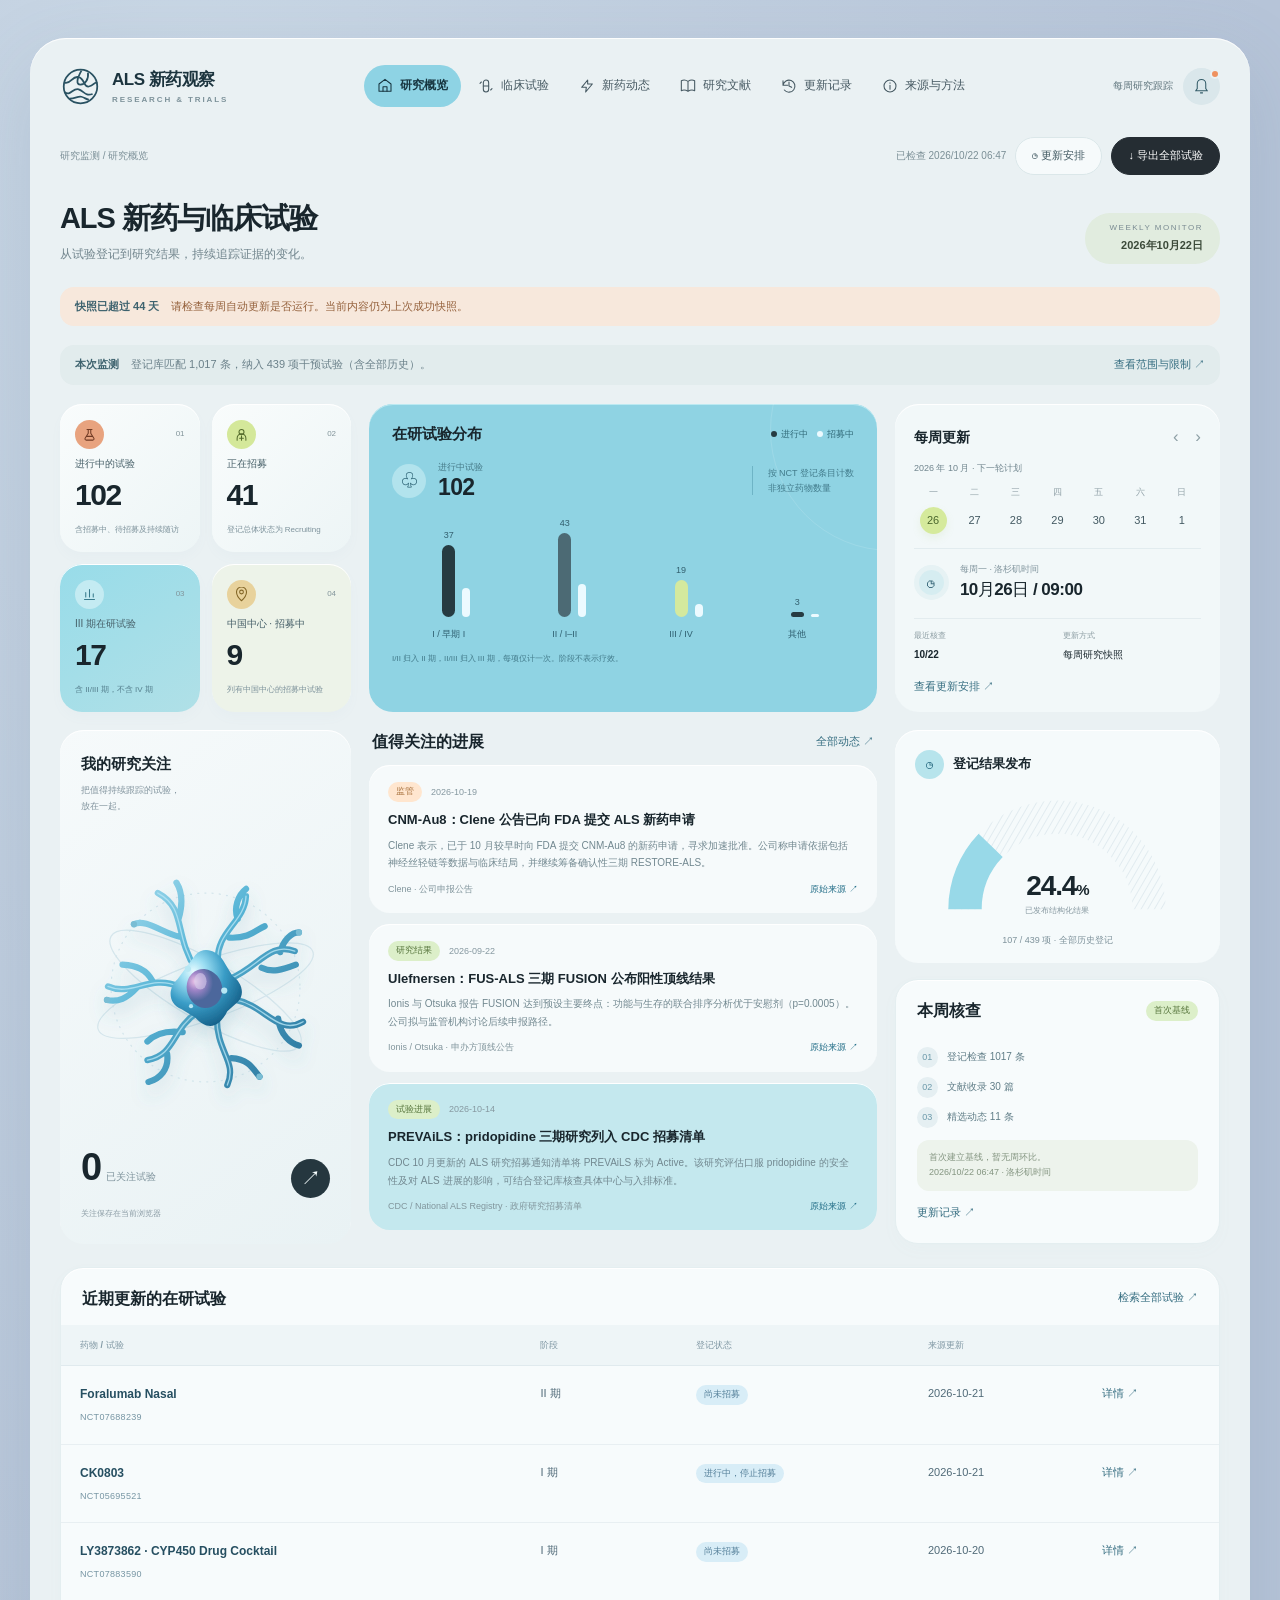
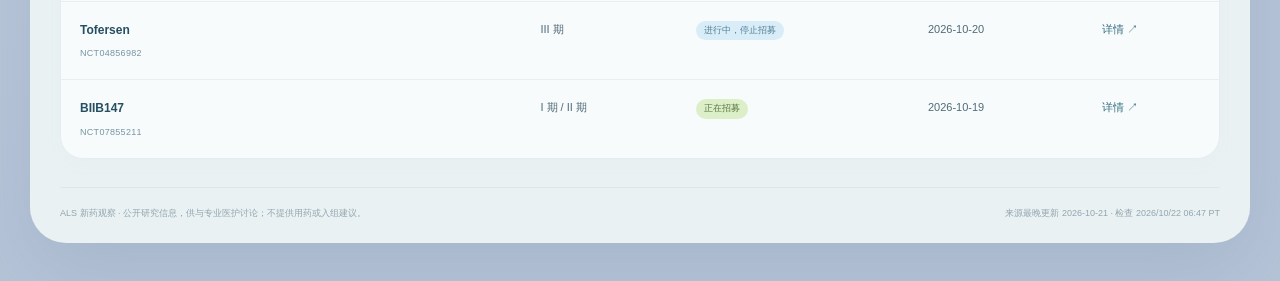
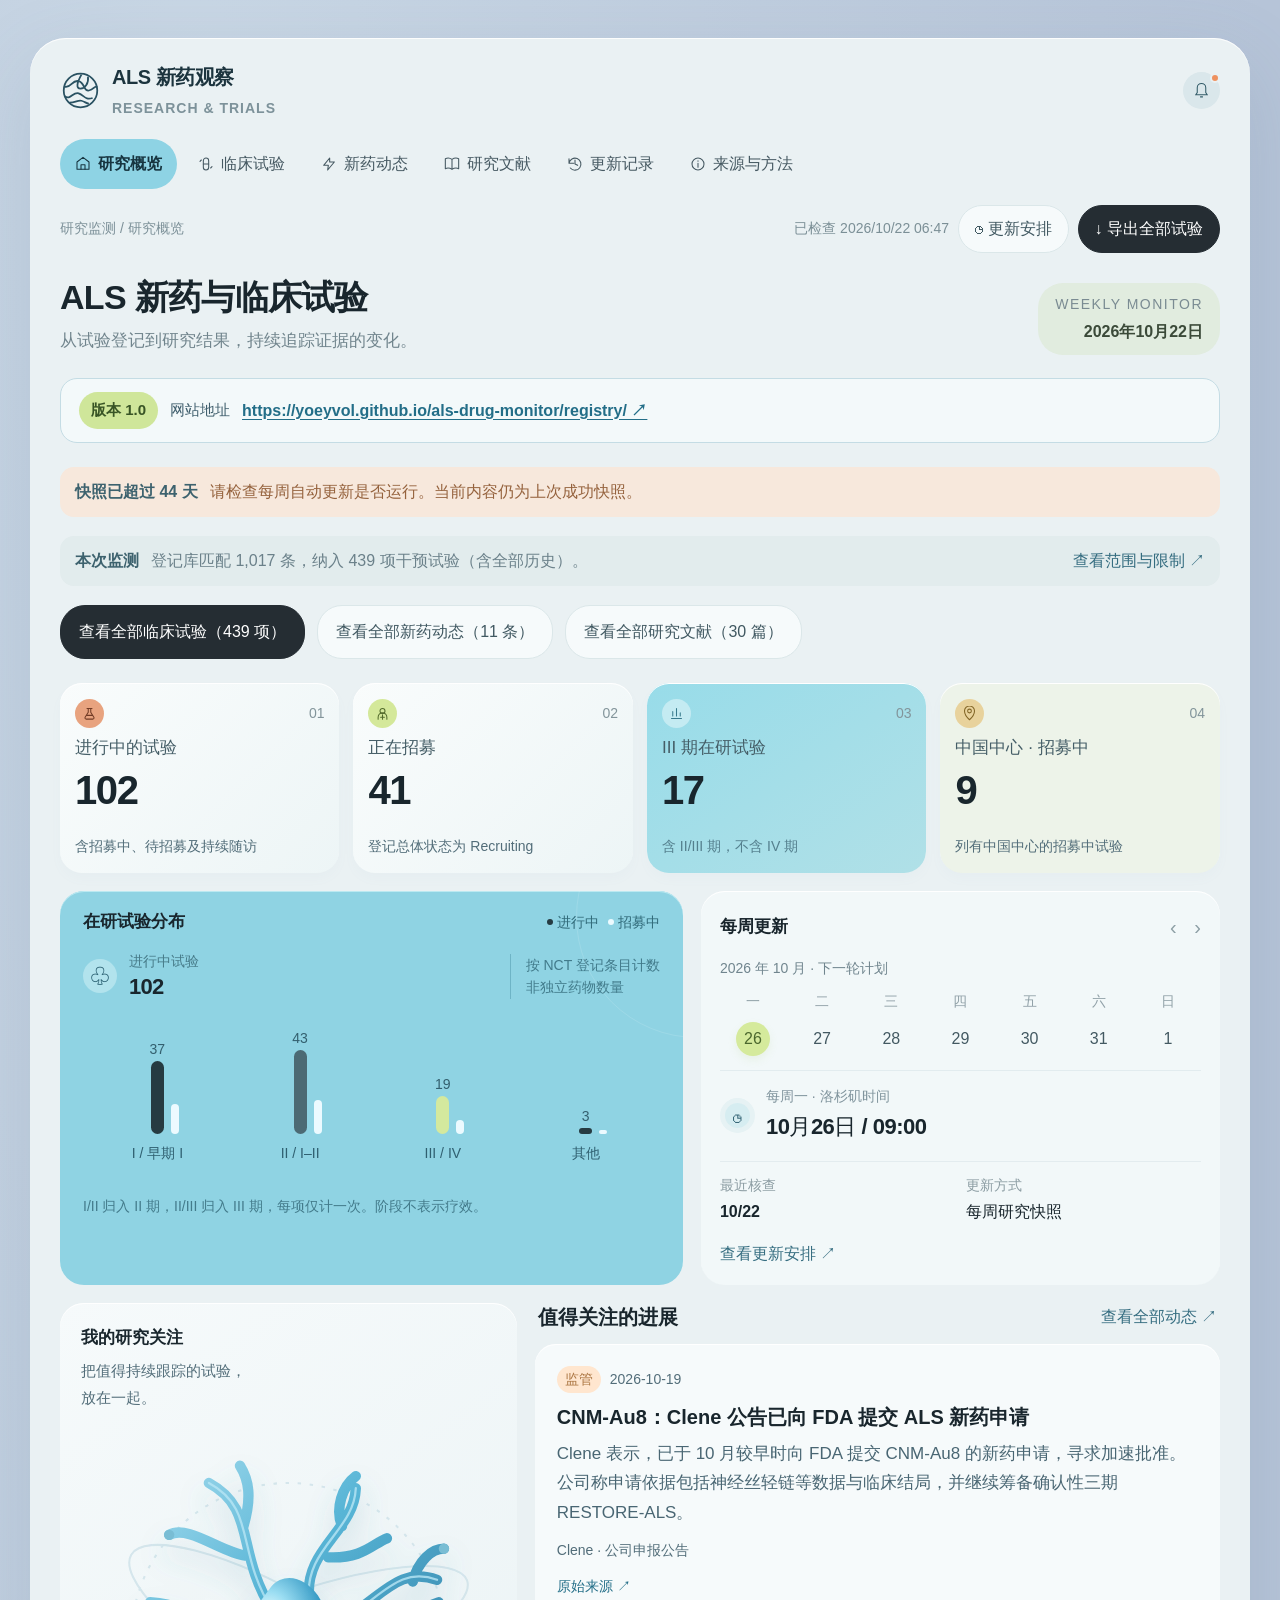
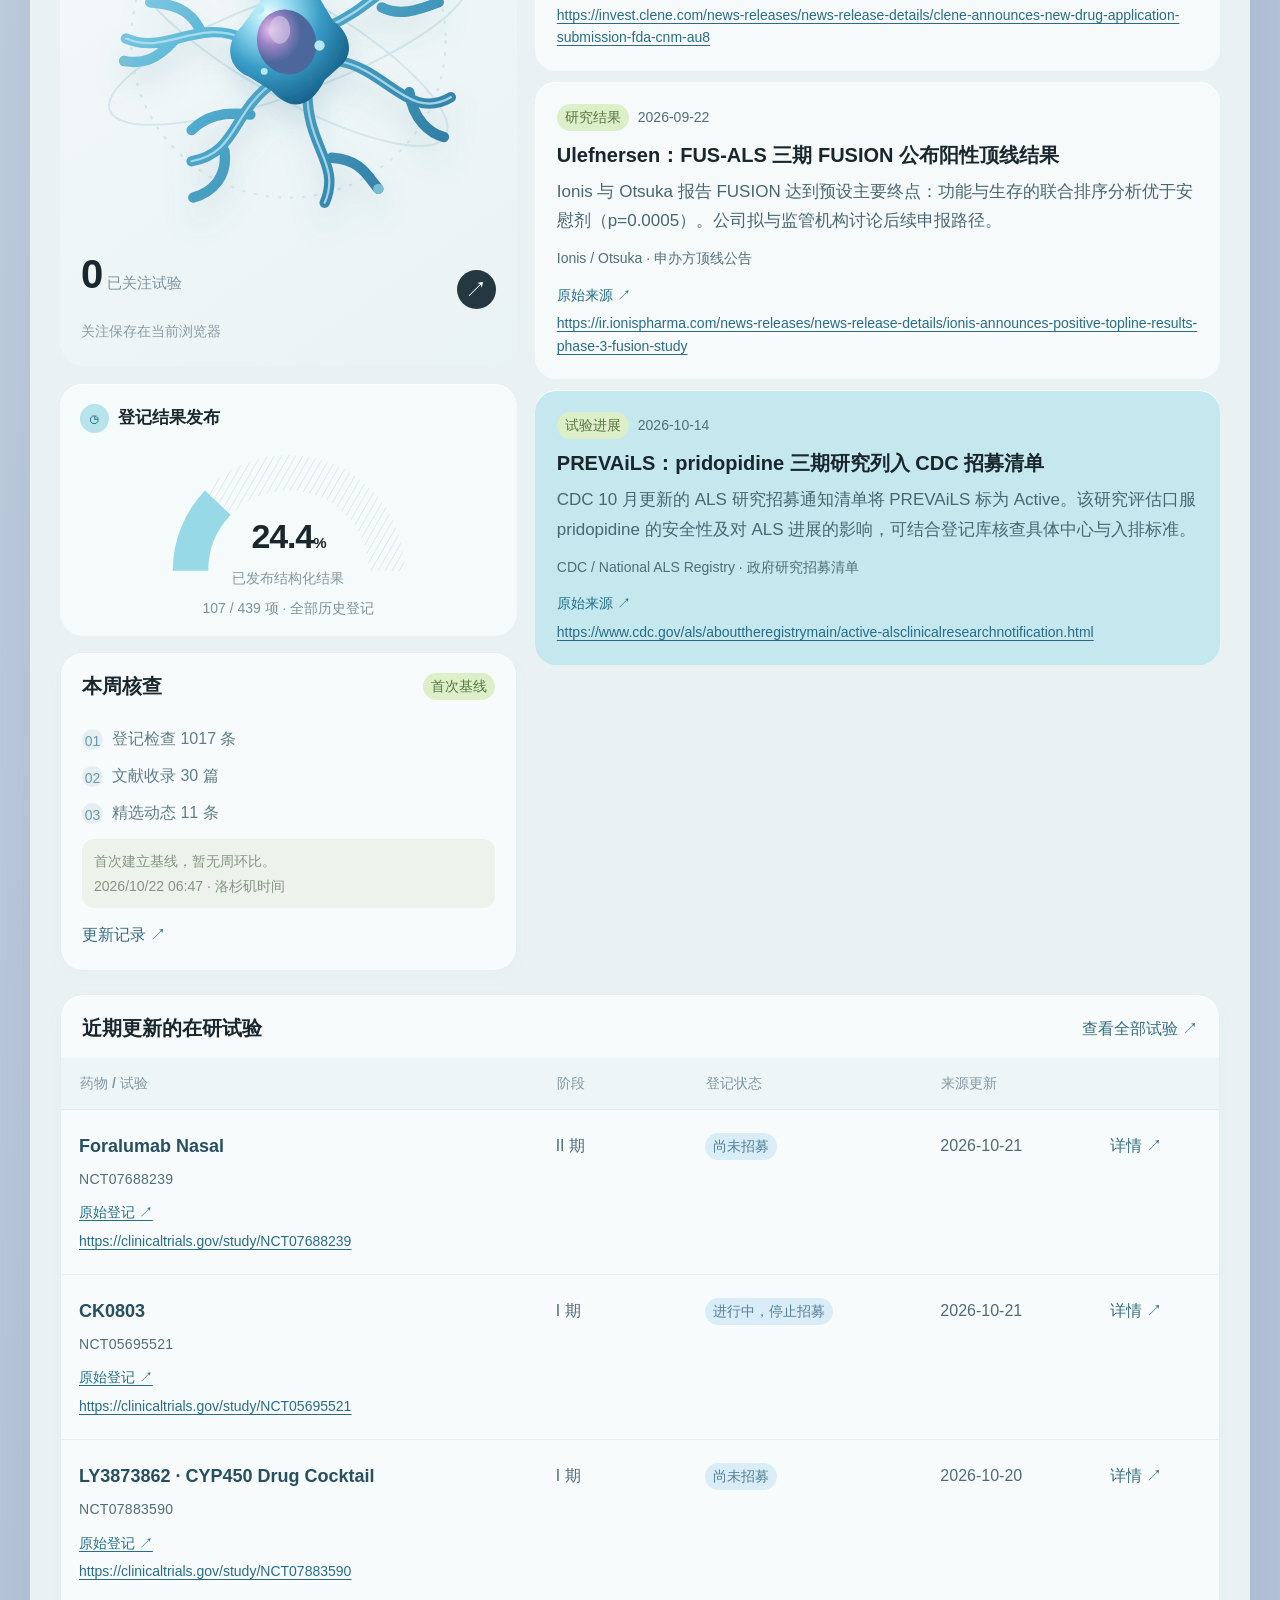
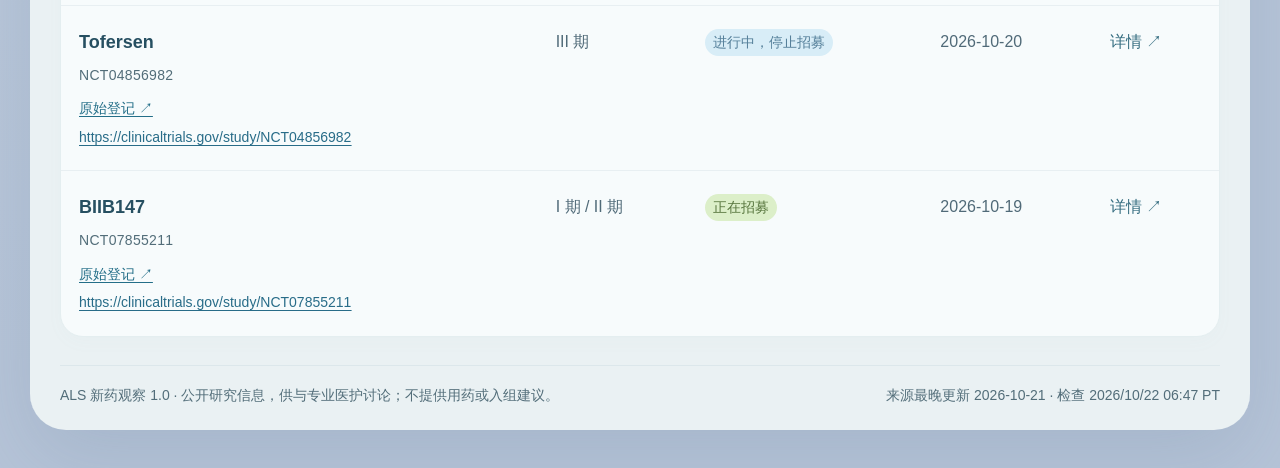
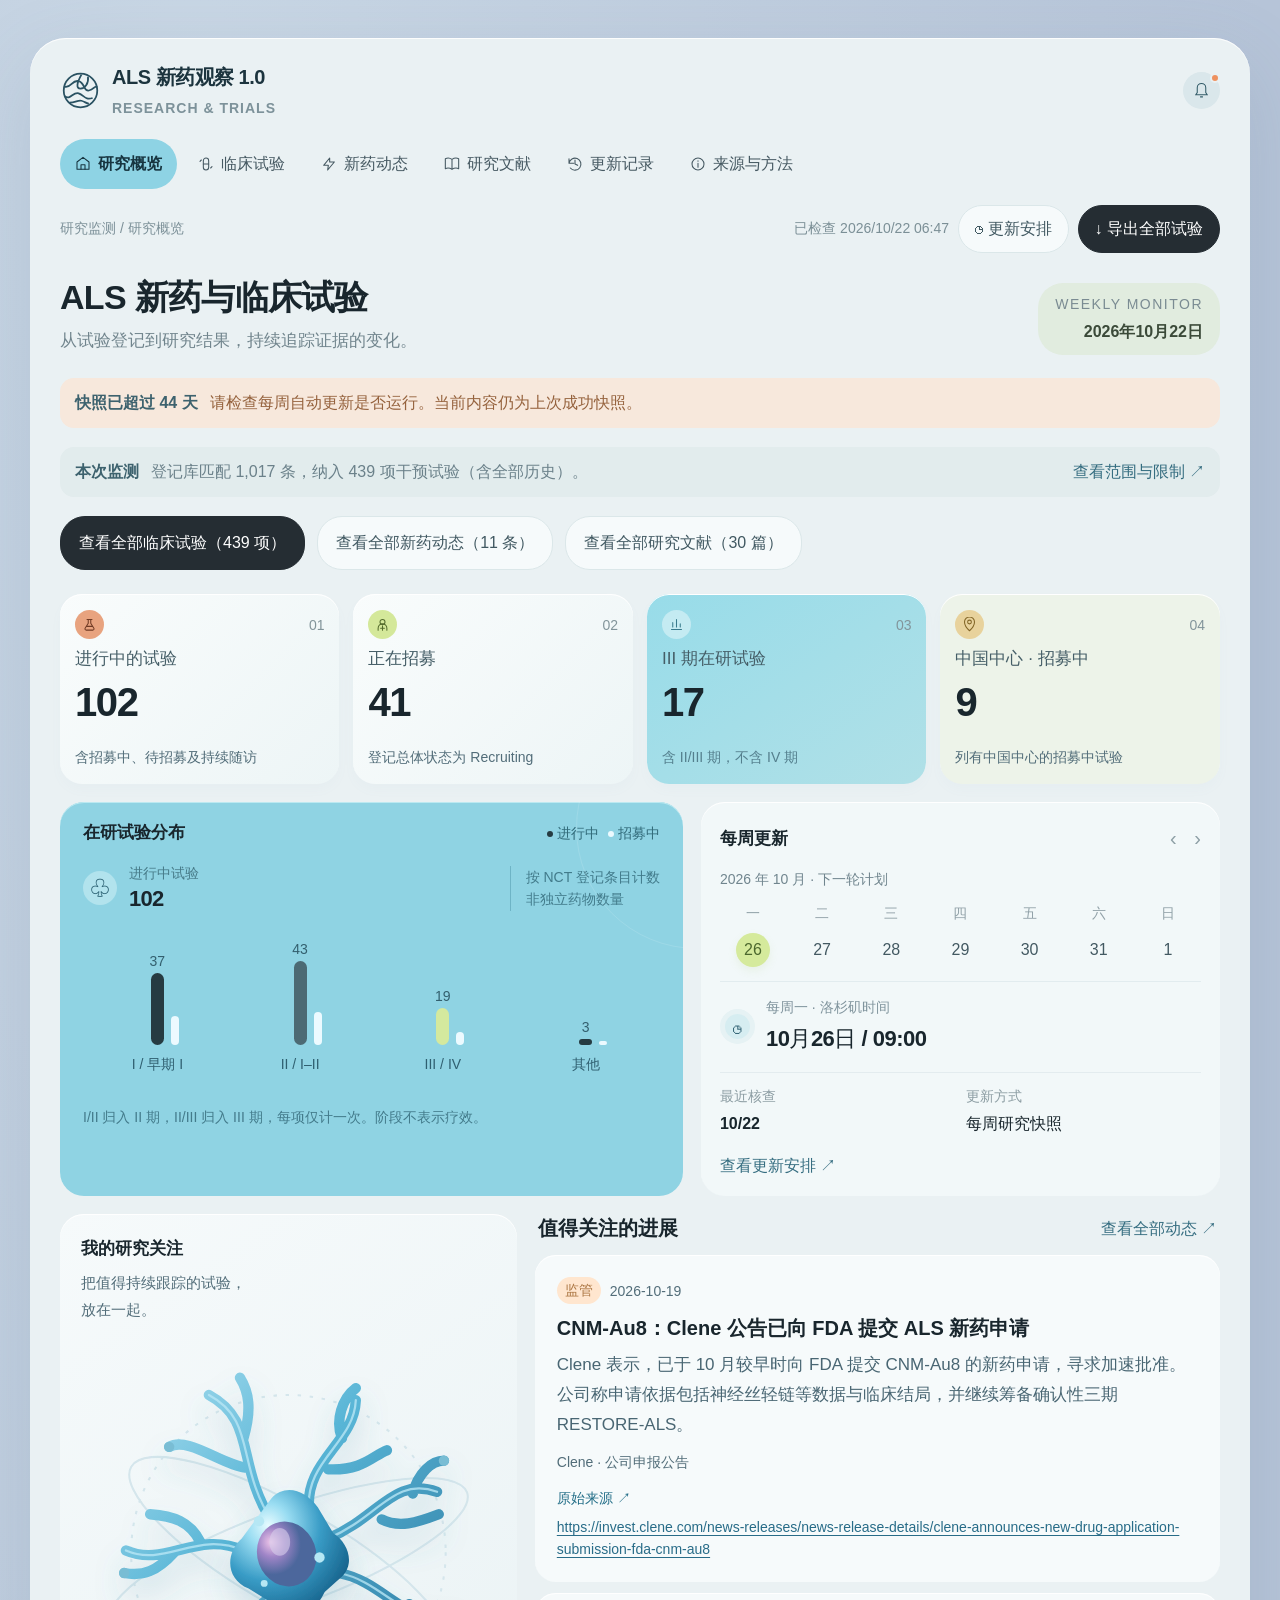
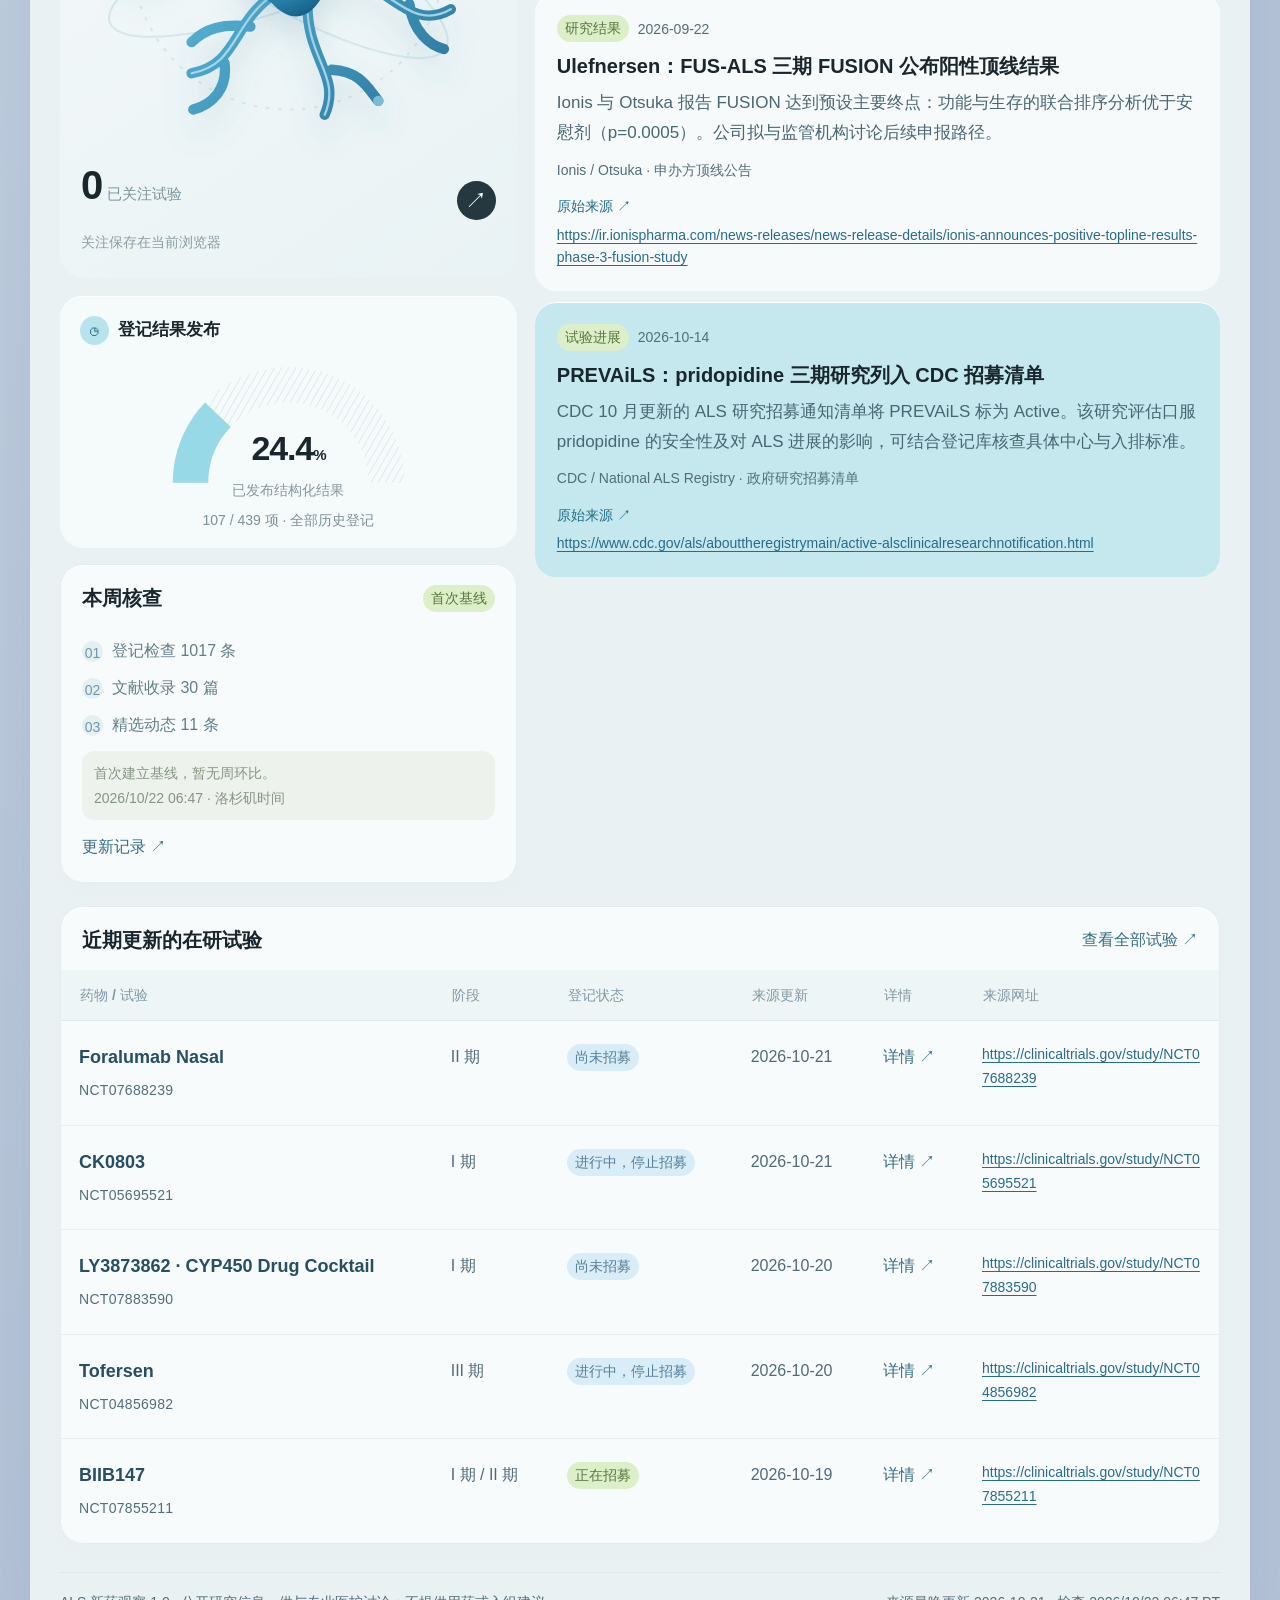
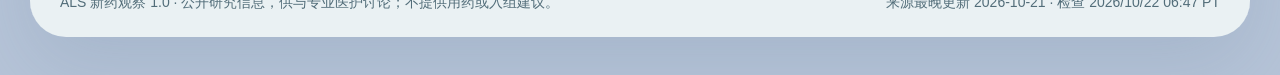
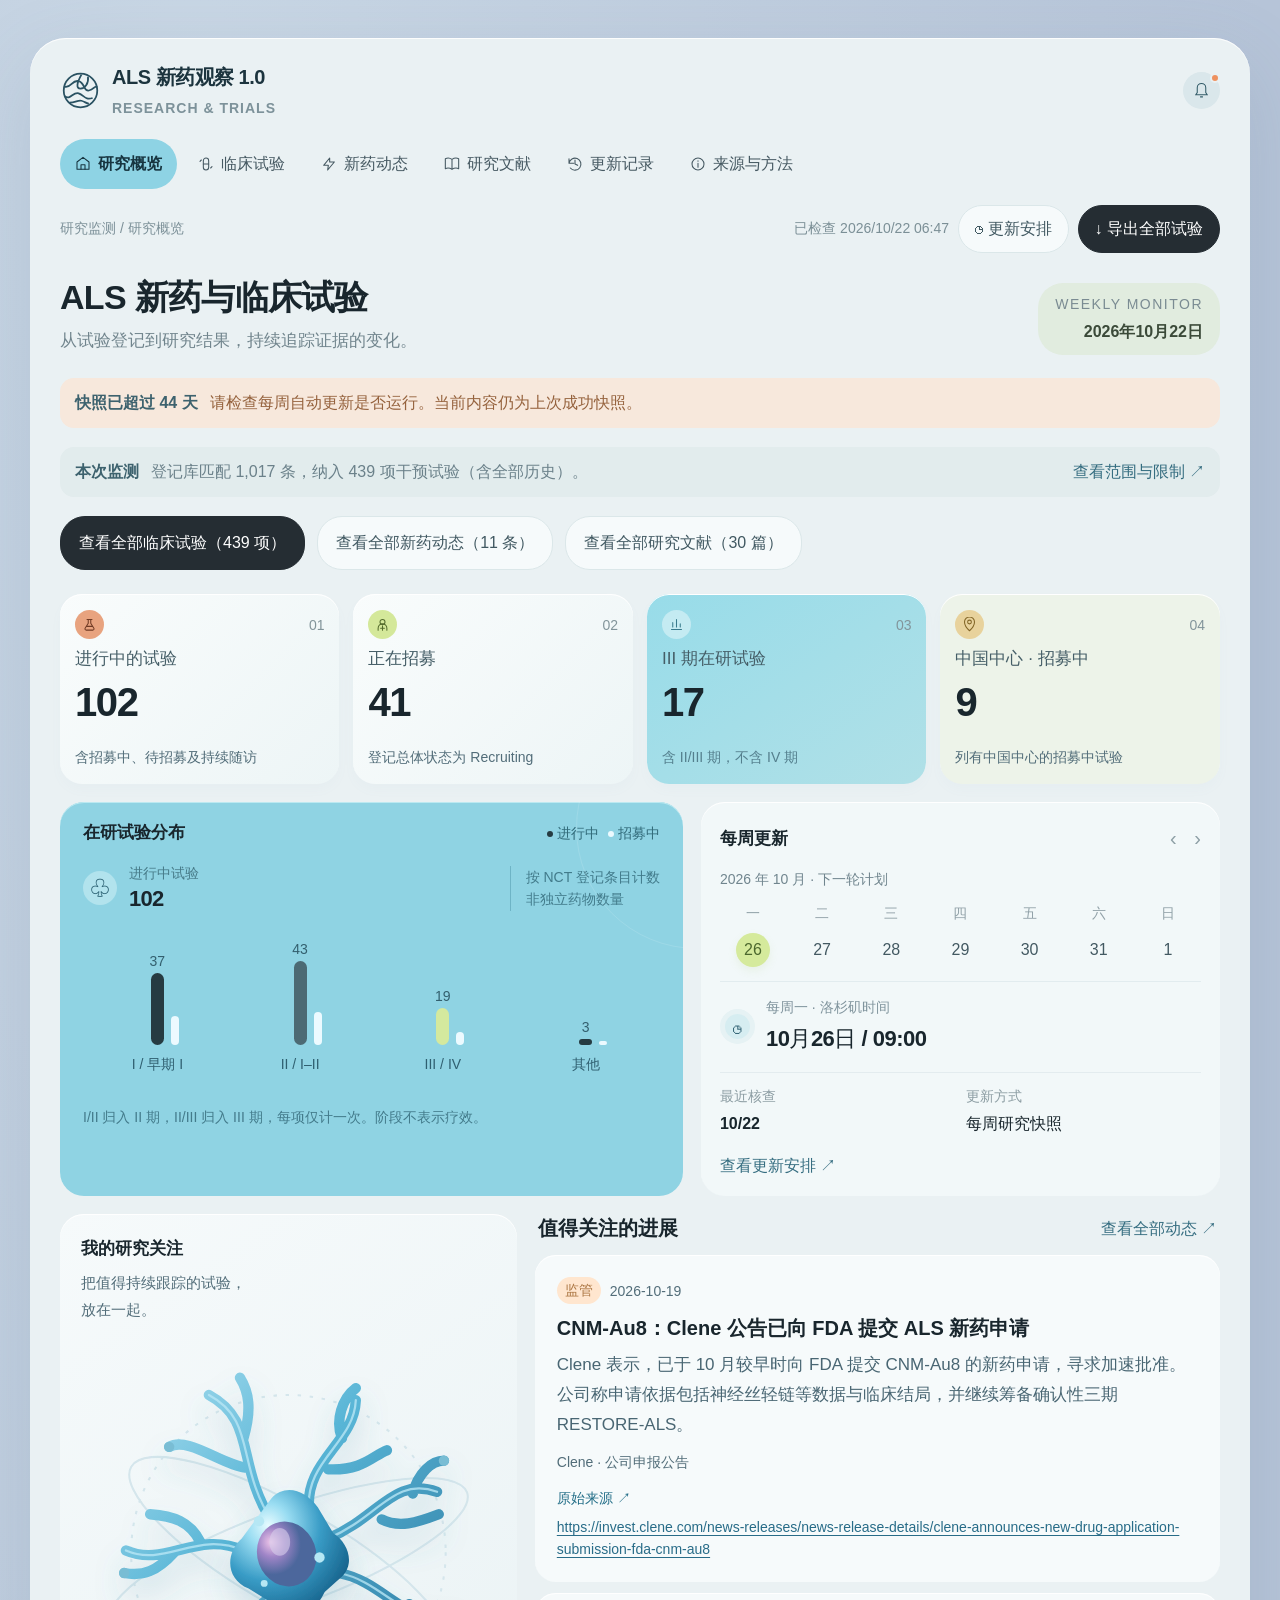
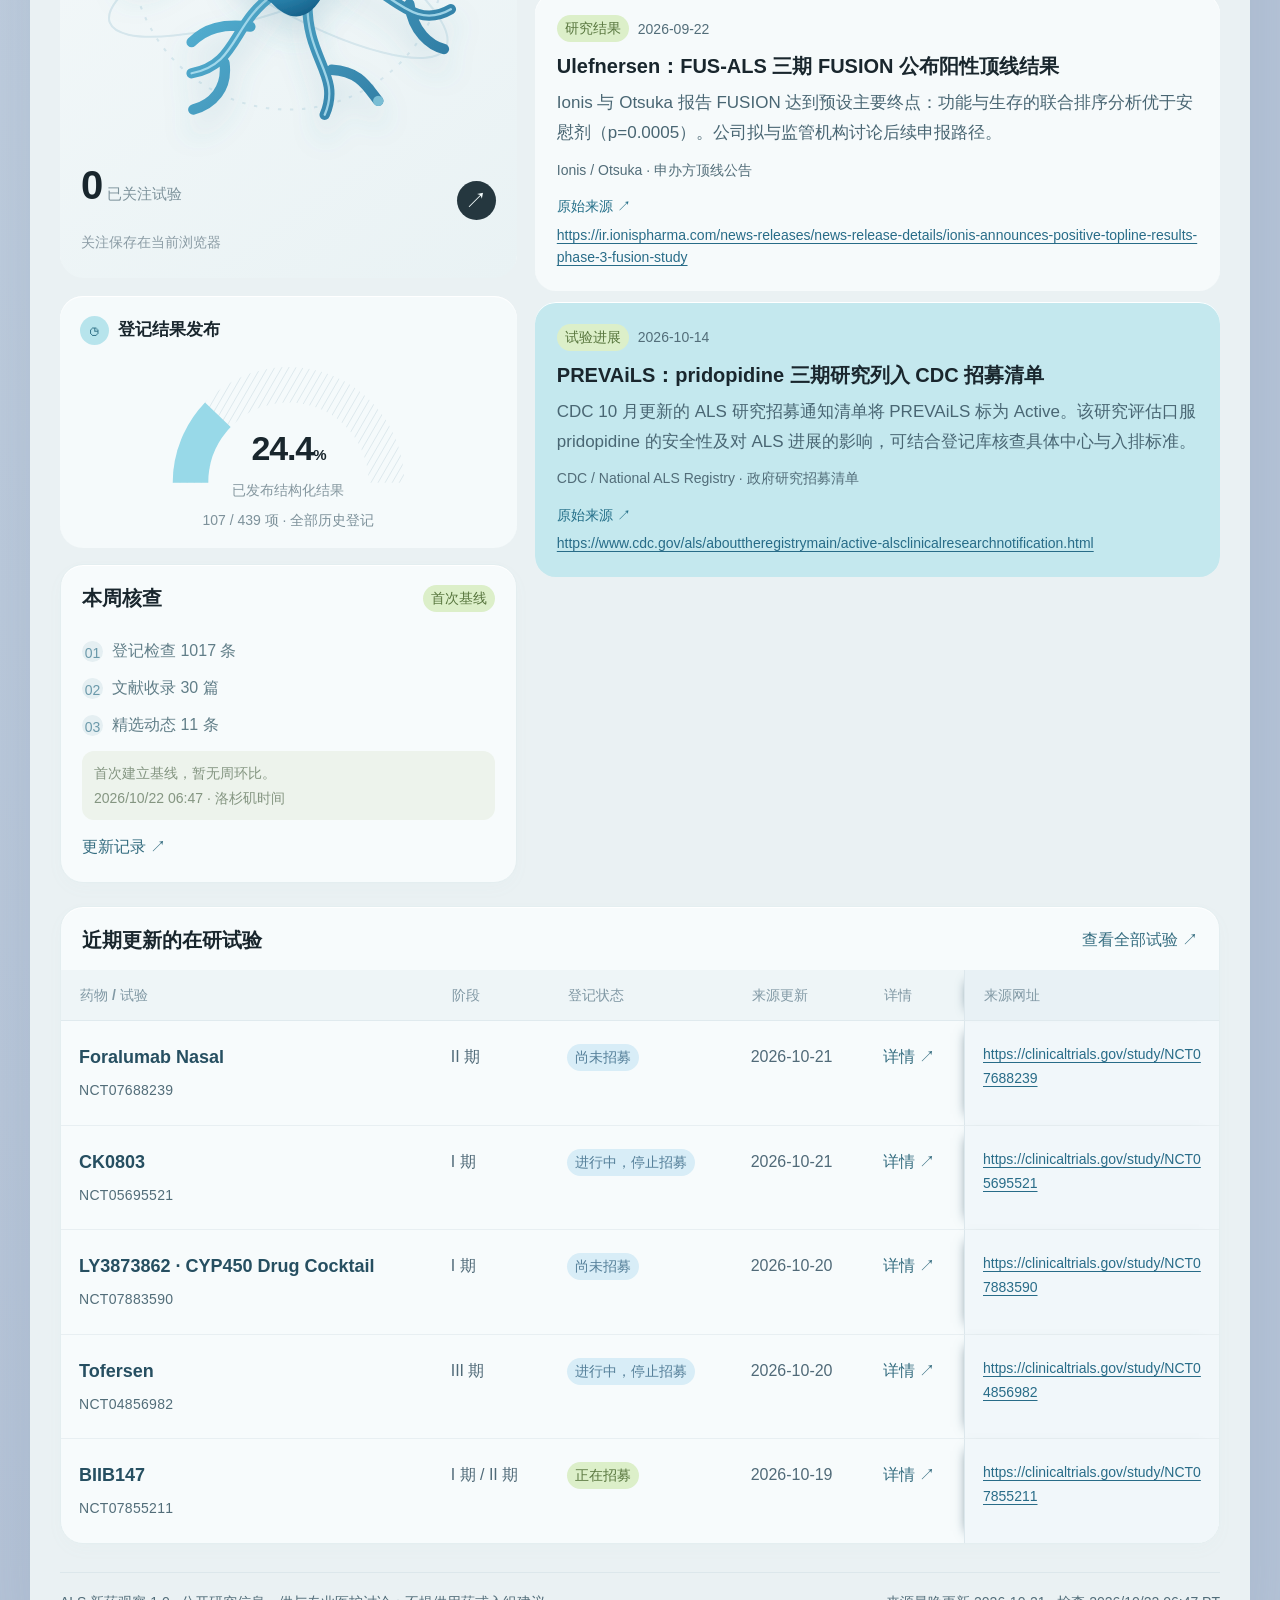
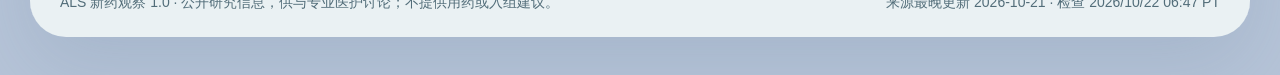
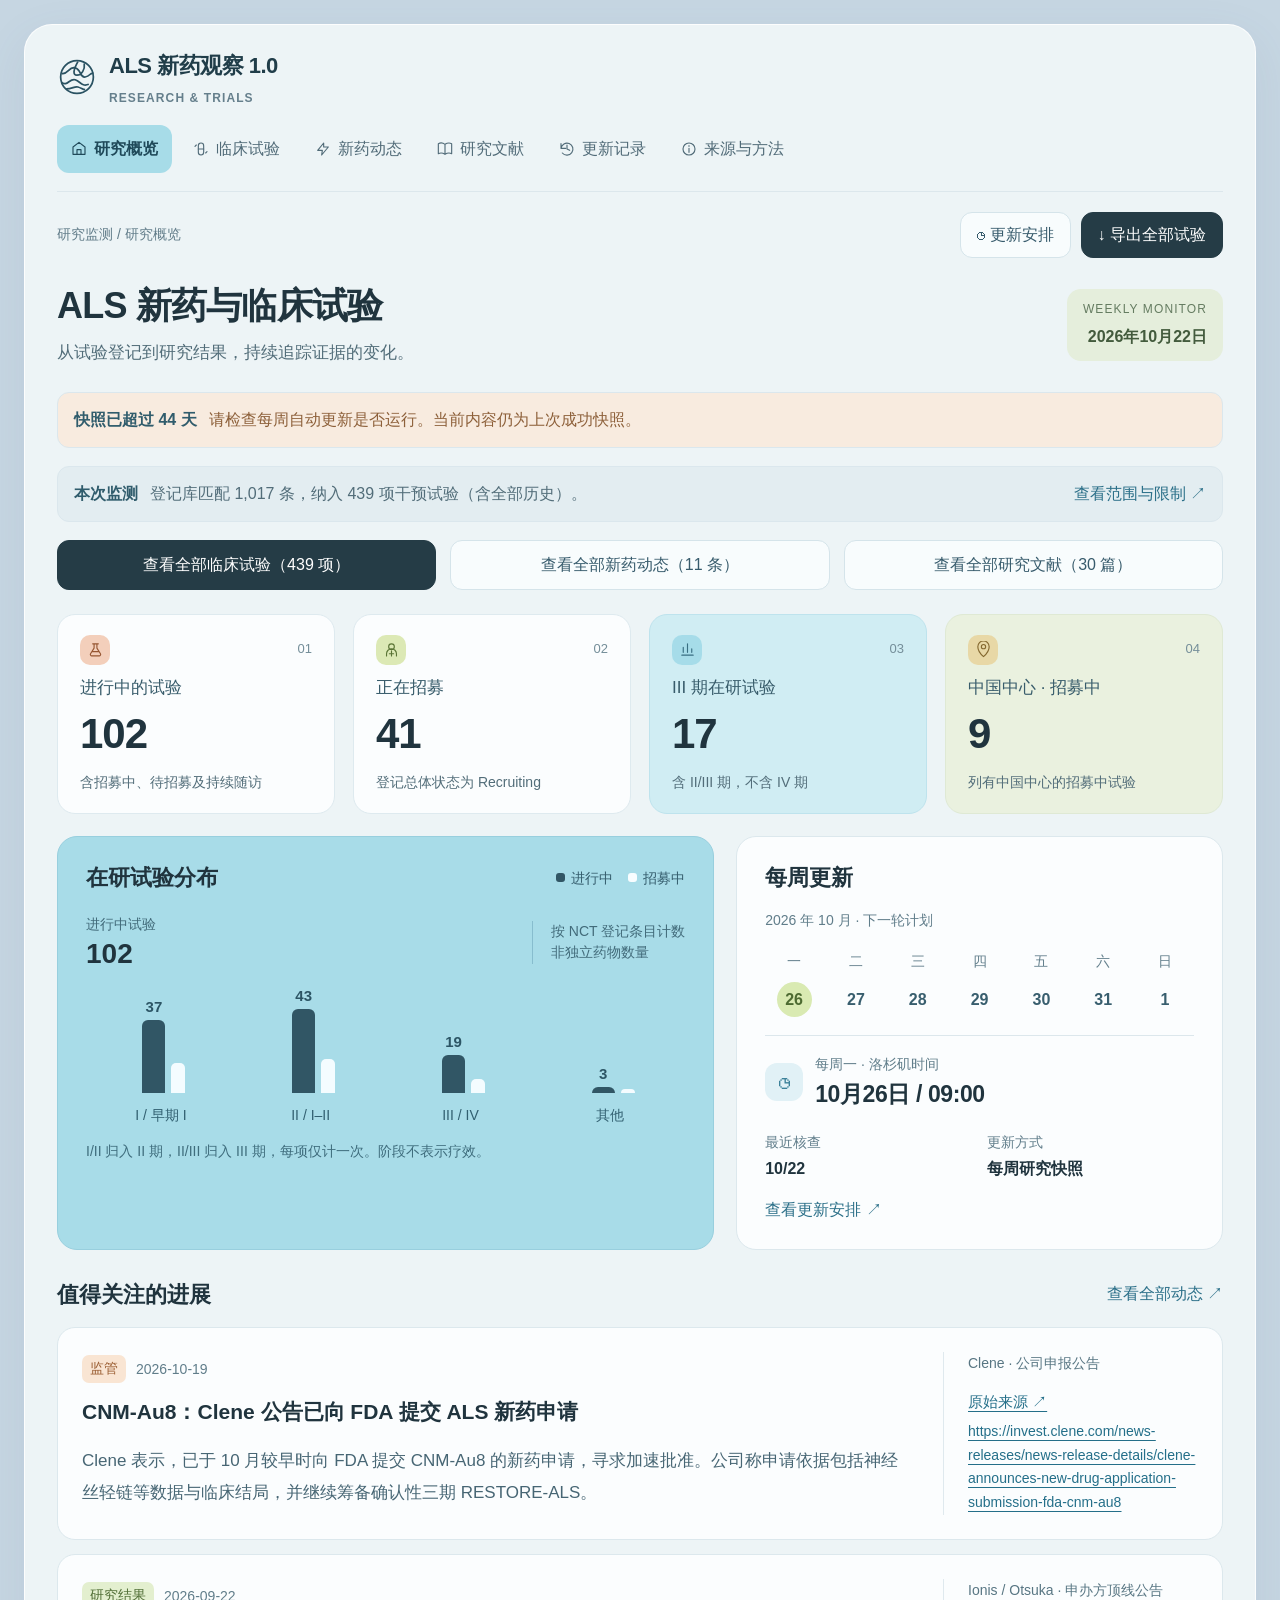
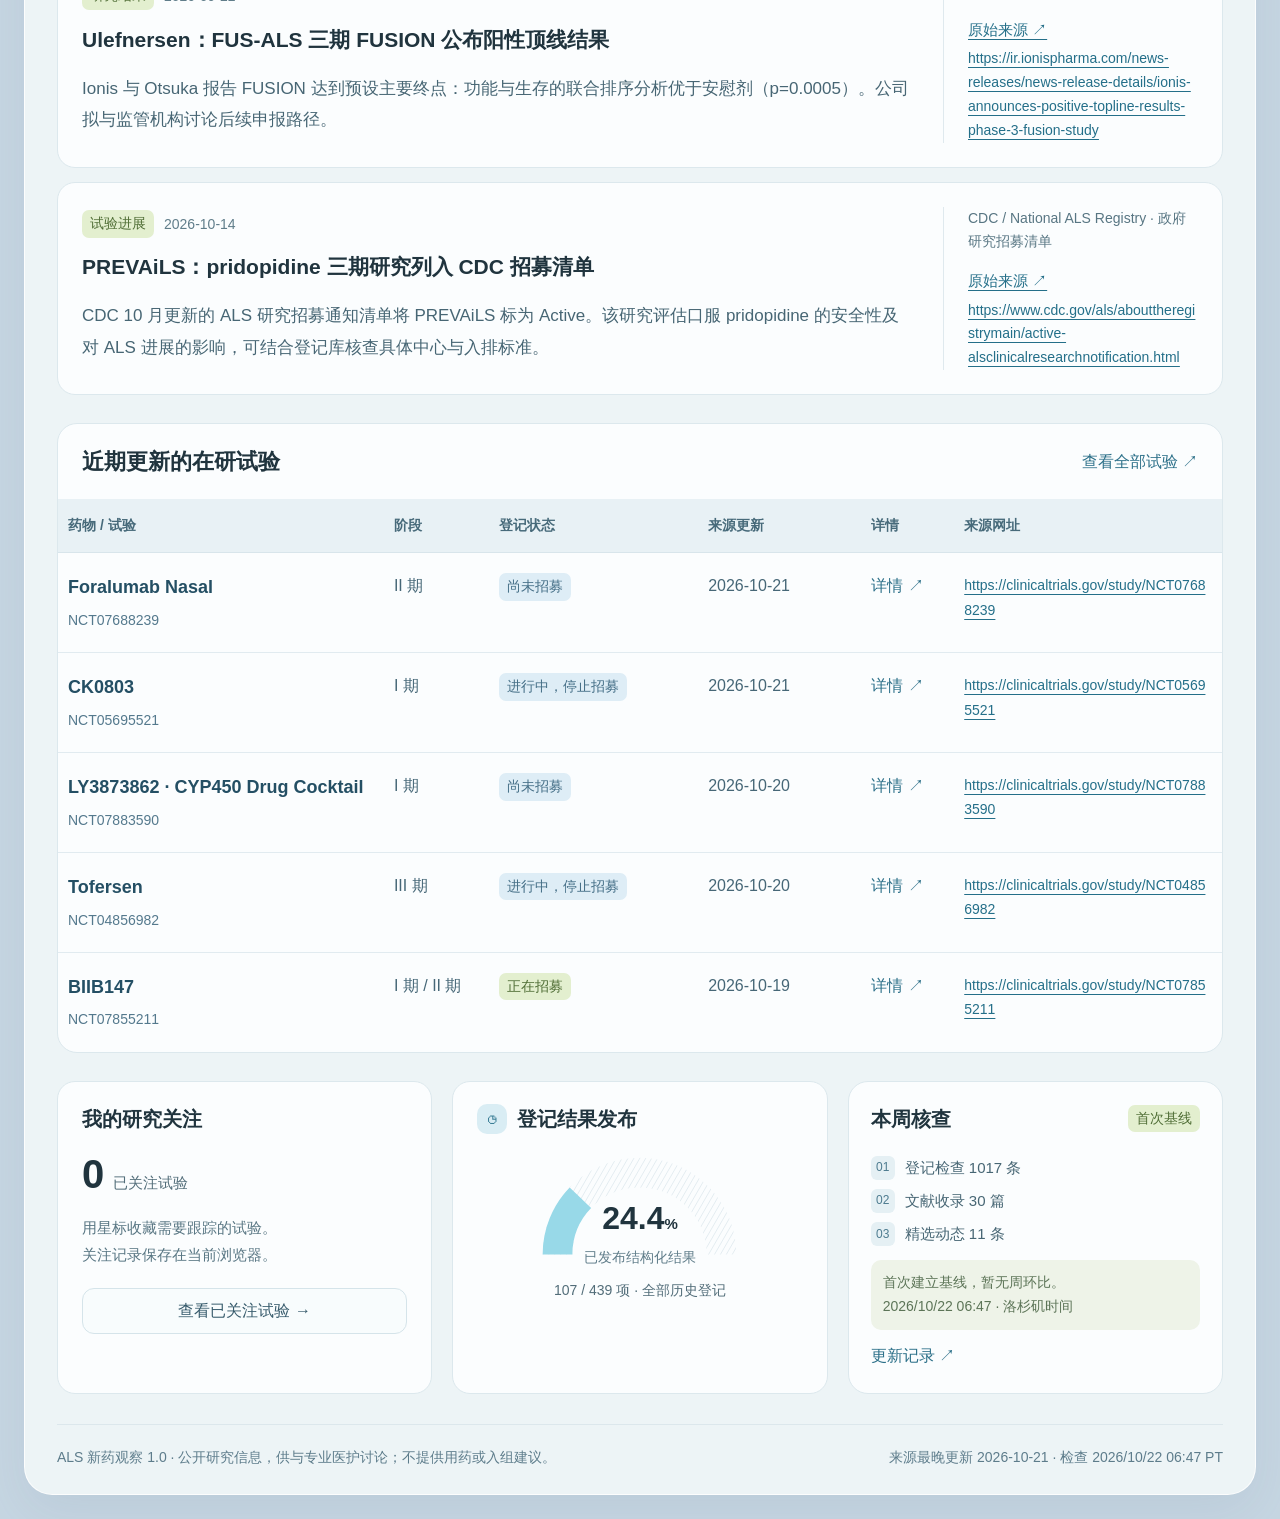
